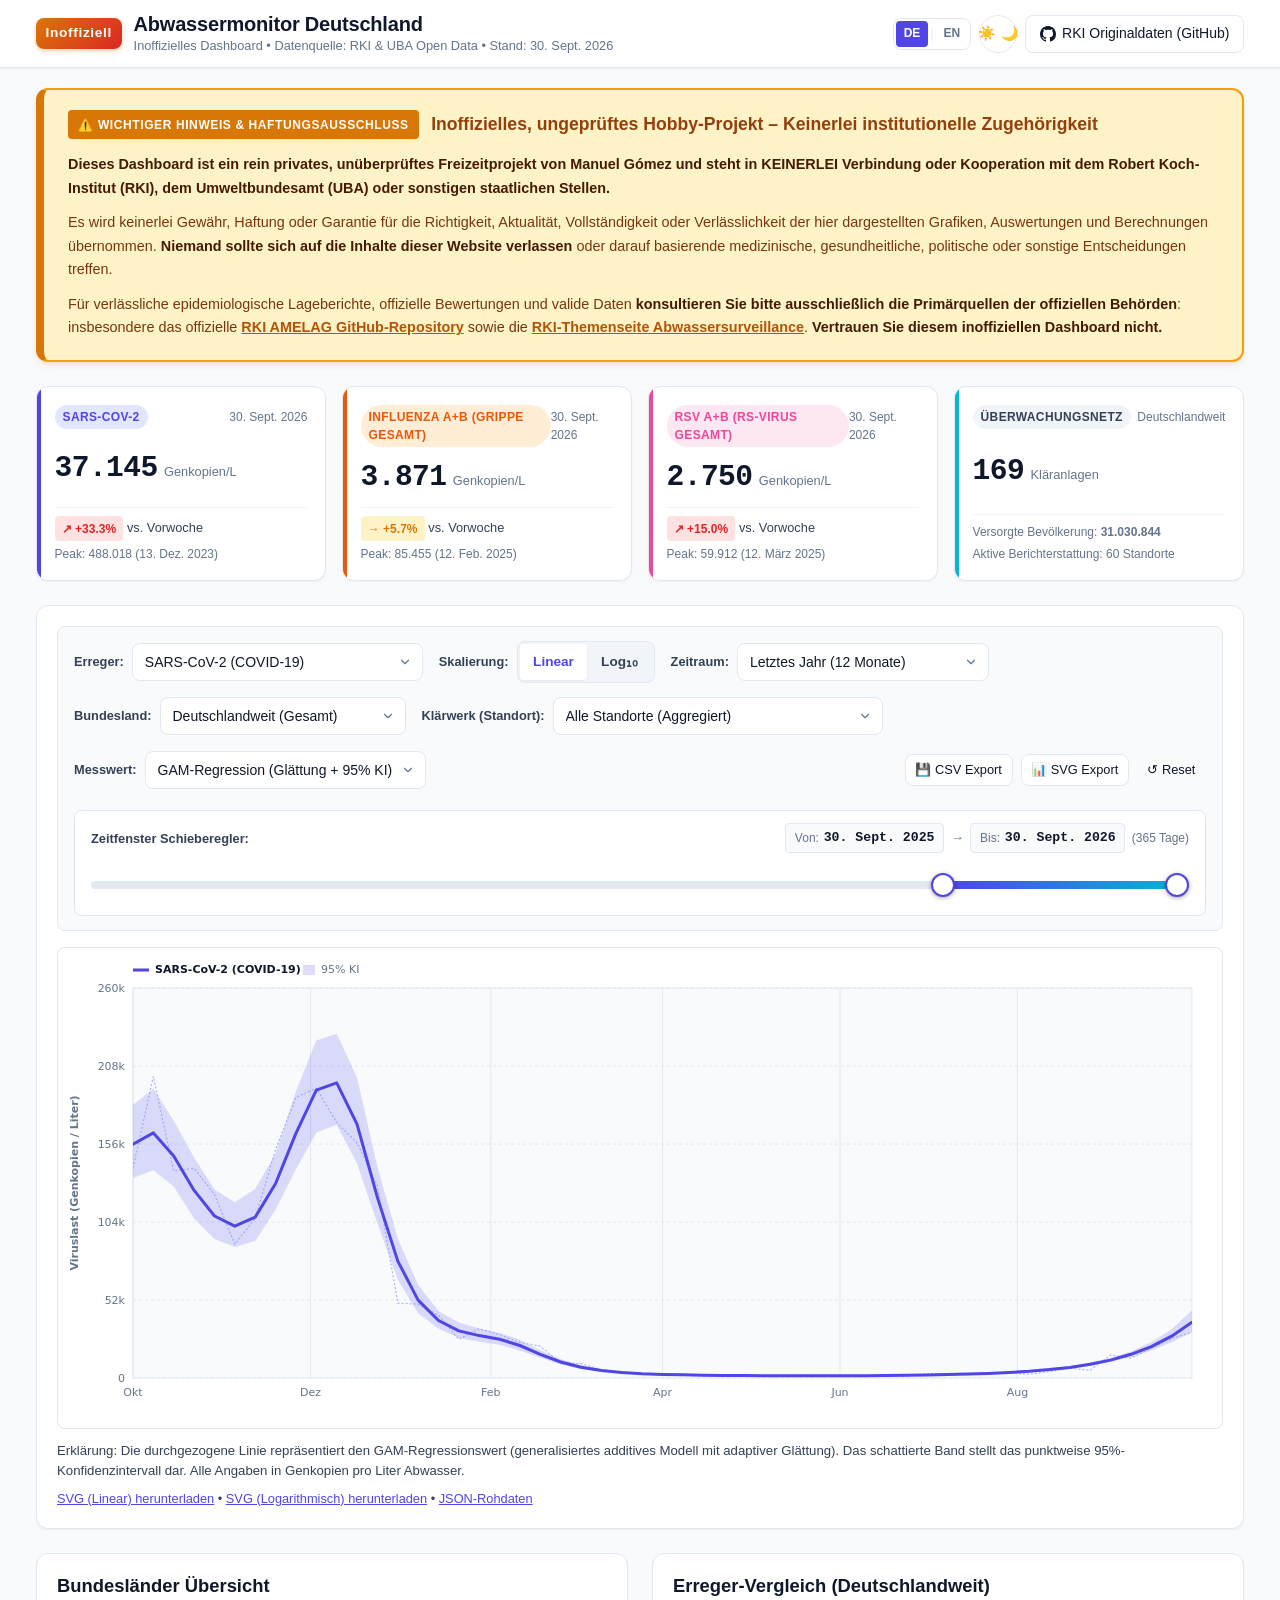
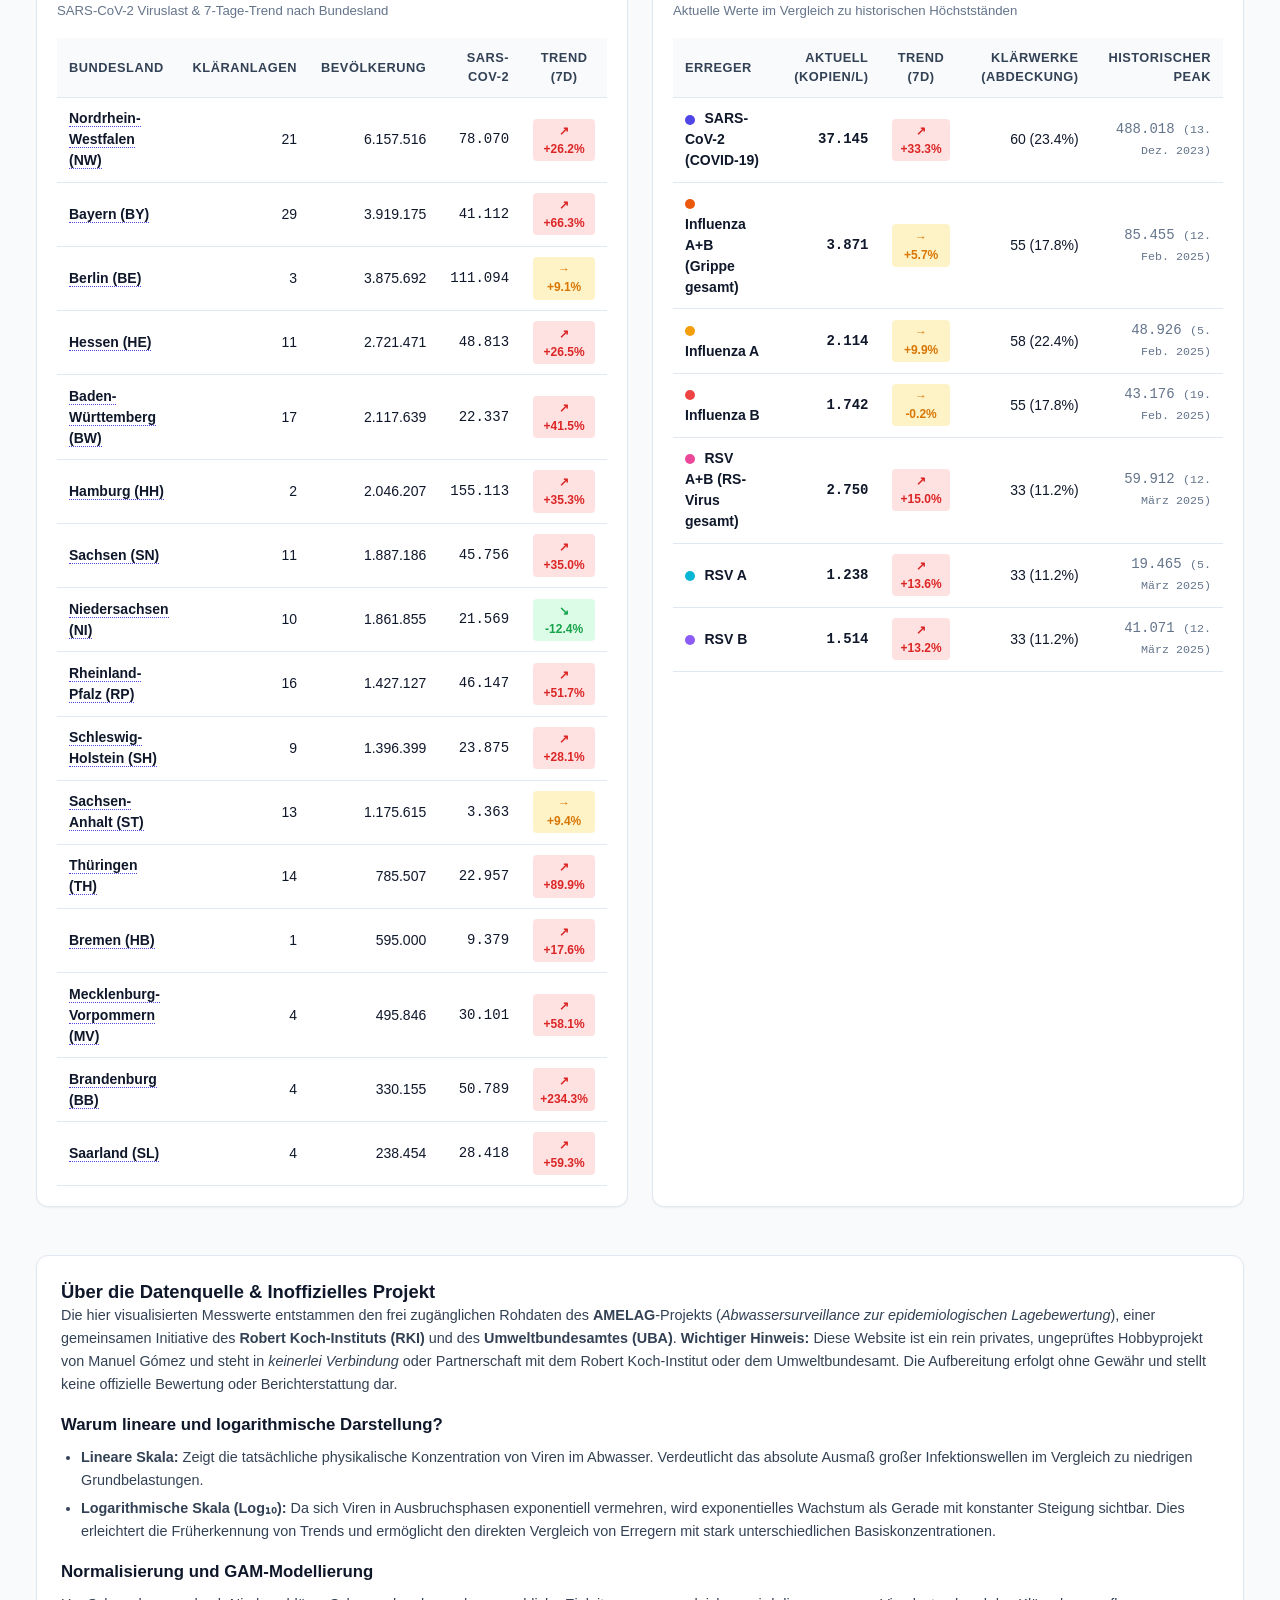
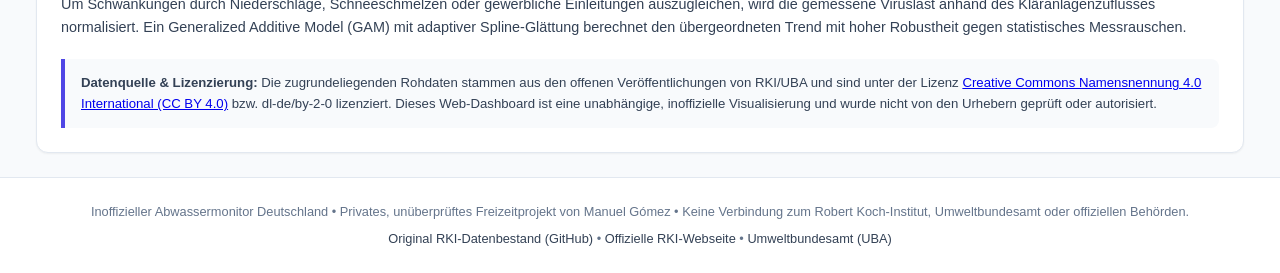
==== index.html @ 6dd59900 "Clarify dashboard as unofficial hobby project and add prominent in-dashboard disclaimer" ====
<!DOCTYPE html>
<html lang="de">
<head>
  <meta charset="UTF-8">
  <meta name="viewport" content="width=device-width, initial-scale=1.0">
  <title>Inoffizieller Abwassermonitor Deutschland | Private Open-Data-Visualisierung</title>
  <meta name="description" content="Inoffizielle, rein private Visualisierung der öffentlich zugänglichen AMELAG-Abwasserdaten. Keine Anbindung an das Robert Koch-Institut oder Behörden.">
  <meta name="keywords" content="Abwassersurveillance, SARS-CoV-2, Corona, Grippe, Influenza, RSV, Viruslast, Klärwerk, Deutschland, Open Data">
  <meta name="author" content="Manuel Gómez (Inoffizielles Privatprojekt)">
  <meta name="theme-color" content="#4f46e5">

  <!-- Open Graph / Social Media Meta Tags -->
  <meta property="og:title" content="Inoffizieller Abwassermonitor - Deutschland">
  <meta property="og:description" content="Inoffizielle, unüberprüfte Visualisierung von Viruslasten aus 169 Kläranlagen in Deutschland auf Basis öffentlicher RKI/UBA Open Data.">
  <meta property="og:type" content="website">
  <meta property="og:url" content="https://mgomezch.github.io/amelag-dashboard/">
  <meta property="og:image" content="assets/national_chart_linear.svg">

  <link rel="stylesheet" href="css/dashboard.css?v=1791807877">
  
  <noscript>
    <style>
      .js-only { display: none !important; }
      .no-js-tabs { display: block; }
      .chart-toggle-input:checked + .chart-container { display: block; }
    </style>
  </noscript>
</head>
<body>
  <a href="#main-content" class="skip-link" data-i18n="skip_link">Zum Hauptinhalt springen</a>

  <!-- Header -->
  <header class="app-header" role="banner">
    <div class="container header-container">
      <div class="brand">
        <div class="brand-badge brand-badge-unofficial" data-i18n="brand_badge">Inoffiziell</div>
        <div>
          <h1 class="brand-title" data-i18n="brand_title">Abwassermonitor Deutschland</h1>
          <p class="brand-subtitle"><span data-i18n="brand_sub">Inoffizielles Dashboard • Datenquelle: RKI &amp; UBA Open Data • Stand:</span> <time id="header-data-date" datetime="2026-09-30">30. Sept. 2026</time></p>
        </div>
      </div>
      <div class="header-actions">
        <div class="lang-switch" role="group" aria-label="Sprache auswählen / Select Language">
          <a href="index.html" class="lang-btn active" data-lang="de" aria-label="Deutsch">DE</a>
          <span class="lang-divider" aria-hidden="true">|</span>
          <a href="en.html" class="lang-btn " data-lang="en" aria-label="English">EN</a>
        </div>
        <button id="theme-toggle" class="btn btn-icon js-only" aria-label="Farbschema wechseln" title="Farbschema wechseln">
          <span class="icon-sun">☀️</span><span class="icon-moon">🌙</span>
        </button>
        <a href="https://github.com/robert-koch-institut/Abwassersurveillance_AMELAG" target="_blank" rel="noopener noreferrer" class="btn btn-outline" title="RKI Originaldaten (GitHub)">
          <svg class="icon-github" viewBox="0 0 16 16" width="16" height="16" fill="currentColor" aria-hidden="true"><path d="M8 0C3.58 0 0 3.58 0 8c0 3.54 2.29 6.53 5.47 7.59.4.07.55-.17.55-.38 0-.19-.01-.82-.01-1.49-2.01.37-2.53-.49-2.69-.94-.09-.23-.48-.94-.82-1.13-.28-.15-.68-.52-.01-.53.63-.01 1.08.58 1.23.82.72 1.21 1.87.87 2.33.66.07-.52.28-.87.51-1.07-1.78-.2-3.64-.89-3.64-3.95 0-.87.31-1.59.82-2.15-.08-.2-.36-1.02.08-2.12 0 0 .67-.21 2.2.82.64-.18 1.32-.27 2-.27.68 0 1.36.09 2 .27 1.53-1.04 2.2-.82 2.2-.82.44 1.1.16 1.92.08 2.12.51.56.82 1.27.82 2.15 0 3.07-1.87 3.75-3.65 3.95.29.25.54.73.54 1.48 0 1.07-.01 1.93-.01 2.2 0 .21.15.46.55.38A8.013 8.013 0 0016 8c0-4.42-3.58-8-8-8z"/></svg>
          <span data-i18n="rki_dataset">RKI Originaldaten (GitHub)</span>
        </a>
      </div>
    </div>
  </header>

  <!-- Main Container -->
  <main id="main-content" class="container" role="main">
    
    <!-- Unofficial Project Disclaimer Banner -->
    <aside class="disclaimer-banner" role="alert" aria-label="Wichtiger Hinweis und Haftungsausschluss">
      <div class="disclaimer-header">
        <span class="disclaimer-badge" data-i18n="disclaimer_badge">⚠️ WICHTIGER HINWEIS &amp; HAFTUNGSAUSSCHLUSS</span>
        <h2 class="disclaimer-title" data-i18n="disclaimer_title">Inoffizielles, unüberprüftes Freizeitprojekt – Keine Anbindung an Behörden oder Institute</h2>
      </div>
      <div class="disclaimer-body">
        <p data-i18n="disclaimer_p1"><strong>Dieses Dashboard ist ein rein privates, unüberprüftes Freizeitprojekt von Manuel Gómez und steht in KEINERLEI Verbindung oder Partnerschaft zum Robert Koch-Institut (RKI), dem Umweltbundesamt (UBA) oder sonstigen Behörden oder Institutionen.</strong></p>
        <p data-i18n="disclaimer_p2">Der Betreiber übernimmt keinerlei Gewähr für die Richtigkeit, Aktualität, Vollständigkeit oder Verlässlichkeit der hier dargestellten Grafiken, Berechnungen und Daten. <strong>Niemand sollte sich auf die Inhalte dieser Seite stützen</strong> (weder für medizinische, gesundheitliche, behördliche, rechtliche noch sonstige Entscheidungen).</p>
        <p data-i18n="disclaimer_p3">Für verlässliche epidemiologische Informationen, offizielle Bewertungen und validierte Auswertungen <strong>konsultieren Sie bitte ausschließlich die Primärquellen der zuständigen Fachbehörden</strong>: das offizielle <a href="https://github.com/robert-koch-institut/Abwassersurveillance_AMELAG" target="_blank" rel="noopener noreferrer">RKI AMELAG GitHub-Repository</a> und das <a href="https://www.rki.de/abwassersurveillance" target="_blank" rel="noopener noreferrer">Webangebot der RKI-Abwassersurveillance</a>. <strong>Vertrauen Sie diesem inoffiziellen Dashboard nicht.</strong></p>
      </div>
    </aside>

    <!-- KPI Hero Summary Cards -->
    <section class="kpi-grid" aria-label="Wichtigste Kennzahlen / Key Metrics">
      <div class="kpi-card" id="kpi-sars">
        <div class="kpi-header">
          <span class="pathogen-pill pathogen-sars">SARS-CoV-2</span>
          <span class="kpi-date">30. Sept. 2026</span>
        </div>
        <div class="kpi-value-row">
          <span class="kpi-value" id="kpi-sars-val">37.145</span>
          <span class="kpi-unit" data-i18n="kpi_unit">Genkopien/L</span>
        </div>
        <div class="kpi-footer">
          <span class="kpi-trend" id="kpi-sars-trend"><span class="badge badge-rising">↗ +33.3%</span> vs. Vorwoche</span>
          <span class="kpi-sub">Peak: 488.018 (13. Dez. 2023)</span>
        </div>
      </div>

      <div class="kpi-card" id="kpi-flu">
        <div class="kpi-header">
          <span class="pathogen-pill pathogen-flu">Influenza A+B (Grippe gesamt)</span>
          <span class="kpi-date">30. Sept. 2026</span>
        </div>
        <div class="kpi-value-row">
          <span class="kpi-value" id="kpi-flu-val">3.871</span>
          <span class="kpi-unit" data-i18n="kpi_unit">Genkopien/L</span>
        </div>
        <div class="kpi-footer">
          <span class="kpi-trend" id="kpi-flu-trend"><span class="badge badge-stable">→ +5.7%</span> vs. Vorwoche</span>
          <span class="kpi-sub">Peak: 85.455 (12. Feb. 2025)</span>
        </div>
      </div>

      <div class="kpi-card" id="kpi-rsv">
        <div class="kpi-header">
          <span class="pathogen-pill pathogen-rsv">RSV A+B (RS-Virus gesamt)</span>
          <span class="kpi-date">30. Sept. 2026</span>
        </div>
        <div class="kpi-value-row">
          <span class="kpi-value" id="kpi-rsv-val">2.750</span>
          <span class="kpi-unit" data-i18n="kpi_unit">Genkopien/L</span>
        </div>
        <div class="kpi-footer">
          <span class="kpi-trend" id="kpi-rsv-trend"><span class="badge badge-rising">↗ +15.0%</span> vs. Vorwoche</span>
          <span class="kpi-sub">Peak: 59.912 (12. März 2025)</span>
        </div>
      </div>

      <div class="kpi-card" id="kpi-coverage">
        <div class="kpi-header">
          <span class="pathogen-pill pathogen-neutral" data-i18n="surveillance_net">Überwachungsnetz</span>
          <span class="kpi-date" data-i18n="nationwide">Deutschlandweit</span>
        </div>
        <div class="kpi-value-row">
          <span class="kpi-value">169</span>
          <span class="kpi-unit" data-i18n="plants">Kläranlagen</span>
        </div>
        <div class="kpi-footer">
          <span class="kpi-sub"><span data-i18n="covered_pop">Versorgte Bevölkerung:</span> <strong>31.030.844</strong></span>
          <span class="kpi-sub"><span data-i18n="active_rep">Aktive Berichterstattung:</span> 60 <span data-i18n="sites">Standorte</span></span>
        </div>
      </div>
    </section>

    <!-- Main Chart Section -->
    <section class="card chart-card" aria-label="Hauptgrafik Viruslast / Main Viral Load Chart">
      
      <!-- Interactive Filter Controls (Enhanced via JS) -->
      <div class="chart-controls js-only">
        
        <!-- Row 1: Pathogen & Scale Toggles -->
        <div class="controls-row">
          <div class="control-group">
            <label class="control-label" for="filter-pathogen" data-i18n="filter_pathogen">Erreger:</label>
            <select id="filter-pathogen" class="select-input" aria-label="Erreger:">
              <option value="SARS-CoV-2" selected>SARS-CoV-2 (COVID-19)</option>
              <option value="Influenza A+B">Influenza A+B (Grippe gesamt)</option>
              <option value="Influenza A">Influenza A</option>
              <option value="Influenza B">Influenza B</option>
              <option value="RSV A+B">RSV A+B (RS-Virus gesamt)</option>
              <option value="RSV A">RSV A</option>
              <option value="RSV B">RSV B</option>
              <option value="COMPARE_ALL">⚡ Multi-Vergleich (SARS + Flu + RSV)</option>
            </select>
          </div>

          <div class="control-group">
            <span class="control-label" data-i18n="filter_scale">Skalierung:</span>
            <div class="btn-group" role="group" aria-label="Skalierung:">
              <button type="button" id="btn-scale-linear" class="btn btn-toggle active" data-scale="linear" title="Lineare Darstellung (absolute Virusmenge)" data-i18n="scale_linear">Linear</button>
              <button type="button" id="btn-scale-log" class="btn btn-toggle" data-scale="log" title="Logarithmische Darstellung (Exponentielles Wachstum &amp; Dynamik)" data-i18n="scale_log">Log₁₀</button>
            </div>
          </div>

          <div class="control-group">
            <label class="control-label" for="filter-time-preset" data-i18n="filter_time">Zeitraum:</label>
            <select id="filter-time-preset" class="select-input" aria-label="Zeitraum:">
              <option value="all">Alle Daten (Gesamt 2022–heute)</option>
              <option value="30d">Letzte 30 Tage</option>
              <option value="90d">Letzte 90 Tage (3 Monate)</option>
              <option value="6m">Letzte 6 Monate</option>
              <option value="1y" selected>Letztes Jahr (12 Monate)</option>
              <option value="2y">Letzte 2 Jahre</option>
              <option value="custom">Benutzerdefiniert (Schieberegler)</option>
            </select>
          </div>
        </div>

        <!-- Row 2: Geographic & Metric Filters -->
        <div class="controls-row">
          <div class="control-group">
            <label class="control-label" for="filter-state" data-i18n="filter_state">Bundesland:</label>
            <select id="filter-state" class="select-input" aria-label="Bundesland:">
              <option value="ALL" selected>Deutschlandweit (Gesamt)</option>
              <option value="BW">Baden-Württemberg (BW)</option>
              <option value="BY">Bayern (BY)</option>
              <option value="BE">Berlin (BE)</option>
              <option value="BB">Brandenburg (BB)</option>
              <option value="HB">Bremen (HB)</option>
              <option value="HH">Hamburg (HH)</option>
              <option value="HE">Hessen (HE)</option>
              <option value="MV">Mecklenburg-Vorpommern (MV)</option>
              <option value="NI">Niedersachsen (NI)</option>
              <option value="NW">Nordrhein-Westfalen (NW)</option>
              <option value="RP">Rheinland-Pfalz (RP)</option>
              <option value="SL">Saarland (SL)</option>
              <option value="SN">Sachsen (SN)</option>
              <option value="ST">Sachsen-Anhalt (ST)</option>
              <option value="SH">Schleswig-Holstein (SH)</option>
              <option value="TH">Thüringen (TH)</option>
            </select>
          </div>

          <div class="control-group">
            <label class="control-label" for="filter-site" data-i18n="filter_site">Klärwerk (Standort):</label>
            <select id="filter-site" class="select-input select-searchable" aria-label="Klärwerk (Standort):">
              <option value="ALL" selected>Alle Standorte (Aggregiert)</option>
            </select>
          </div>

          <div class="control-group">
            <label class="control-label" for="filter-metric" data-i18n="filter_metric">Messwert:</label>
            <select id="filter-metric" class="select-input" aria-label="Messwert:">
              <option value="pred" selected>GAM-Regression (Glättung + 95% KI)</option>
              <option value="norm">Durchfluss-normalisierte Viruslast</option>
              <option value="raw">Gemessene Viruslast (Rohwert)</option>
            </select>
          </div>

          <div class="control-group export-group">
            <button id="btn-export-csv" class="btn btn-outline btn-sm" title="💾 CSV Export" data-i18n="export_csv">💾 CSV Export</button>
            <button id="btn-export-svg" class="btn btn-outline btn-sm" title="📊 SVG Export" data-i18n="export_svg">📊 SVG Export</button>
            <button id="btn-reset-filters" class="btn btn-ghost btn-sm" title="↺ Reset" data-i18n="reset_filters">↺ Reset</button>
          </div>
        </div>

        <!-- Row 3: Interactive Dual-Slider Temporal Slicer -->
        <div class="timeline-slicer" id="timeline-slicer-container">
          <div class="slicer-header">
            <div class="slicer-presets">
              <span class="control-label" data-i18n="slider_label">Zeitfenster Schieberegler:</span>
            </div>
            <div class="slicer-labels">
              <span class="slicer-date-badge"><span class="badge-label" data-i18n="slider_from">Von:</span> <strong id="slicer-label-start">—</strong></span>
              <span class="slicer-arrow">→</span>
              <span class="slicer-date-badge"><span class="badge-label" data-i18n="slider_to">Bis:</span> <strong id="slicer-label-end">—</strong></span>
              <span class="slicer-span-text text-muted" id="slicer-span-days"></span>
            </div>
          </div>
          <div class="dual-slider-wrapper">
            <div class="dual-slider-track"></div>
            <div class="dual-slider-highlight" id="slider-highlight"></div>
            <input type="range" id="slider-start" class="range-input" min="0" max="100" value="70" step="1" aria-label="Start date">
            <input type="range" id="slider-end" class="range-input" min="0" max="100" value="100" step="1" aria-label="End date">
          </div>
        </div>

      </div>

      <!-- Live Dynamic Chart Container (Pre-rendered for instant paint & hydrated via JS) -->
      <div id="chart-viewport" class="chart-viewport js-only">
        <div id="chart-svg-container" class="chart-svg-container">
          <svg xmlns="http://www.w3.org/2000/svg" viewBox="0 0 980 480" class="amelag-chart-svg" role="img" aria-label="Bundesweite Viruslast im Abwasser (Lineare Skala (Genkopien / Liter))">
  <title>Abwassermonitor Deutschland - Lineare Skala (Genkopien / Liter)</title>
  <desc>Zeitreihe der SARS-CoV-2, Influenza und RSV Viruslast im Abwasser (Deutschland, 2022-03-02 bis 2026-09-30).</desc>
  <defs>
    <linearGradient id="ciGrad" x1="0%" y1="0%" x2="0%" y2="100%">
      <stop offset="0%" stop-color="#4f46e5" stop-opacity="0.25" />
      <stop offset="100%" stop-color="#4f46e5" stop-opacity="0.08" />
    </linearGradient>
    <clipPath id="plotClip">
      <rect x="80" y="50" width="860" height="370" />
    </clipPath>
  </defs>
  <rect x="0" y="0" width="980" height="480" fill="var(--card-bg, #ffffff)" rx="8" />
  <rect x="80" y="50" width="860" height="370" fill="var(--plot-bg, #f8fafc)" stroke="var(--border-color, #e2e8f0)" stroke-width="1" />
  <g class="grid-y">
    <line x1="80" y1="420.0" x2="940" y2="420.0" stroke="var(--grid-color, #e2e8f0)" stroke-width="1" stroke-dasharray="3,3" />
    <text x="70" y="424.0" text-anchor="end" font-size="11" fill="var(--text-muted, #64748b)" font-family="system-ui, sans-serif">0</text>
    <line x1="80" y1="346.0" x2="940" y2="346.0" stroke="var(--grid-color, #e2e8f0)" stroke-width="1" stroke-dasharray="3,3" />
    <text x="70" y="350.0" text-anchor="end" font-size="11" fill="var(--text-muted, #64748b)" font-family="system-ui, sans-serif">140k</text>
    <line x1="80" y1="272.0" x2="940" y2="272.0" stroke="var(--grid-color, #e2e8f0)" stroke-width="1" stroke-dasharray="3,3" />
    <text x="70" y="276.0" text-anchor="end" font-size="11" fill="var(--text-muted, #64748b)" font-family="system-ui, sans-serif">280k</text>
    <line x1="80" y1="198.0" x2="940" y2="198.0" stroke="var(--grid-color, #e2e8f0)" stroke-width="1" stroke-dasharray="3,3" />
    <text x="70" y="202.0" text-anchor="end" font-size="11" fill="var(--text-muted, #64748b)" font-family="system-ui, sans-serif">420k</text>
    <line x1="80" y1="124.0" x2="940" y2="124.0" stroke="var(--grid-color, #e2e8f0)" stroke-width="1" stroke-dasharray="3,3" />
    <text x="70" y="128.0" text-anchor="end" font-size="11" fill="var(--text-muted, #64748b)" font-family="system-ui, sans-serif">560k</text>
    <line x1="80" y1="50.0" x2="940" y2="50.0" stroke="var(--grid-color, #e2e8f0)" stroke-width="1" stroke-dasharray="3,3" />
    <text x="70" y="54.0" text-anchor="end" font-size="11" fill="var(--text-muted, #64748b)" font-family="system-ui, sans-serif">700k</text>
  </g>
  <g class="grid-x">
    <line x1="142.2" y1="50" x2="142.2" y2="420" stroke="var(--grid-color, #f1f5f9)" stroke-width="1" />
    <text x="142.2" y="438" text-anchor="middle" font-size="11" font-weight="normal" fill="var(--text-muted, #64748b)" font-family="system-ui, sans-serif">Jul '22</text>
    <line x1="236.8" y1="50" x2="236.8" y2="420" stroke="var(--grid-major, #cbd5e1)" stroke-width="1" />
    <text x="236.8" y="438" text-anchor="middle" font-size="11" font-weight="bold" fill="var(--text-muted, #64748b)" font-family="system-ui, sans-serif">2023</text>
    <line x1="329.8" y1="50" x2="329.8" y2="420" stroke="var(--grid-color, #f1f5f9)" stroke-width="1" />
    <text x="329.8" y="438" text-anchor="middle" font-size="11" font-weight="normal" fill="var(--text-muted, #64748b)" font-family="system-ui, sans-serif">Jul '23</text>
    <line x1="424.4" y1="50" x2="424.4" y2="420" stroke="var(--grid-major, #cbd5e1)" stroke-width="1" />
    <text x="424.4" y="438" text-anchor="middle" font-size="11" font-weight="bold" fill="var(--text-muted, #64748b)" font-family="system-ui, sans-serif">2024</text>
    <line x1="518.0" y1="50" x2="518.0" y2="420" stroke="var(--grid-color, #f1f5f9)" stroke-width="1" />
    <text x="518.0" y="438" text-anchor="middle" font-size="11" font-weight="normal" fill="var(--text-muted, #64748b)" font-family="system-ui, sans-serif">Jul '24</text>
    <line x1="612.6" y1="50" x2="612.6" y2="420" stroke="var(--grid-major, #cbd5e1)" stroke-width="1" />
    <text x="612.6" y="438" text-anchor="middle" font-size="11" font-weight="bold" fill="var(--text-muted, #64748b)" font-family="system-ui, sans-serif">2025</text>
    <line x1="705.6" y1="50" x2="705.6" y2="420" stroke="var(--grid-color, #f1f5f9)" stroke-width="1" />
    <text x="705.6" y="438" text-anchor="middle" font-size="11" font-weight="normal" fill="var(--text-muted, #64748b)" font-family="system-ui, sans-serif">Jul '25</text>
    <line x1="800.2" y1="50" x2="800.2" y2="420" stroke="var(--grid-major, #cbd5e1)" stroke-width="1" />
    <text x="800.2" y="438" text-anchor="middle" font-size="11" font-weight="bold" fill="var(--text-muted, #64748b)" font-family="system-ui, sans-serif">2026</text>
    <line x1="893.2" y1="50" x2="893.2" y2="420" stroke="var(--grid-color, #f1f5f9)" stroke-width="1" />
    <text x="893.2" y="438" text-anchor="middle" font-size="11" font-weight="normal" fill="var(--text-muted, #64748b)" font-family="system-ui, sans-serif">Jul '26</text>
  </g>
  <g clip-path="url(#plotClip)">
    <path d="M 80.0,244.6 L 83.6,211.2 L 87.2,159.1 L 90.8,124.5 L 94.4,119.6 L 98.0,137.1 L 101.6,181.1 L 105.2,225.9 L 108.8,272.3 L 112.4,310.3 L 116.0,334.4 L 119.6,351.0 L 123.2,354.8 L 126.8,343.8 L 130.4,312.6 L 134.0,255.9 L 137.6,209.1 L 141.2,177.9 L 144.8,153.1 L 148.4,148.4 L 152.0,159.2 L 155.6,216.5 L 159.2,277.8 L 162.8,314.1 L 166.4,334.2 L 170.0,341.3 L 173.6,349.8 L 177.2,358.0 L 180.8,353.7 L 184.4,334.8 L 187.9,291.9 L 191.5,240.3 L 195.1,221.6 L 198.7,227.6 L 202.3,266.9 L 205.9,303.8 L 209.5,323.9 L 213.1,331.7 L 216.7,319.6 L 220.3,293.4 L 223.9,256.4 L 227.5,222.9 L 231.1,236.1 L 234.7,272.2 L 238.3,320.6 L 241.9,356.0 L 245.5,365.5 L 249.1,352.7 L 252.7,311.0 L 256.3,254.4 L 259.9,227.5 L 263.5,214.6 L 267.1,216.2 L 270.7,225.7 L 274.3,252.6 L 277.9,298.8 L 281.5,327.9 L 285.1,341.4 L 288.7,344.0 L 292.3,343.5 L 295.9,353.1 L 299.5,363.8 L 303.1,374.2 L 306.7,383.4 L 310.3,389.1 L 313.9,394.6 L 317.5,398.5 L 321.1,401.9 L 324.7,405.2 L 328.3,406.4 L 331.9,405.8 L 335.5,403.5 L 339.1,400.3 L 342.7,398.8 L 346.3,396.5 L 349.9,392.9 L 353.5,386.8 L 357.1,376.9 L 360.7,367.4 L 364.3,356.2 L 367.9,346.2 L 371.5,339.4 L 375.1,329.0 L 378.7,318.7 L 382.3,304.3 L 385.9,287.1 L 389.5,274.4 L 393.1,257.5 L 396.7,247.5 L 400.3,230.9 L 403.8,197.8 L 407.4,156.5 L 411.0,105.6 L 414.6,97.0 L 418.2,140.5 L 421.8,202.6 L 425.4,275.2 L 429.0,319.1 L 432.6,337.5 L 436.2,343.1 L 439.8,347.1 L 443.4,365.1 L 447.0,383.2 L 450.6,394.1 L 454.2,399.7 L 457.8,401.5 L 461.4,402.8 L 465.0,403.8 L 468.6,404.8 L 472.2,406.9 L 475.8,407.6 L 479.4,406.4 L 483.0,403.3 L 486.6,398.9 L 490.2,397.7 L 493.8,397.8 L 497.4,397.8 L 501.0,396.8 L 504.6,392.6 L 508.2,385.7 L 511.8,374.4 L 515.4,360.5 L 519.0,351.3 L 522.6,344.0 L 526.2,343.0 L 529.8,344.7 L 533.4,343.0 L 537.0,340.6 L 540.6,334.7 L 544.2,333.6 L 547.8,338.0 L 551.4,339.4 L 555.0,340.2 L 558.6,334.7 L 562.2,323.0 L 565.8,308.7 L 569.4,291.4 L 573.0,287.5 L 576.6,293.0 L 580.2,302.4 L 583.8,316.6 L 587.4,326.0 L 591.0,334.5 L 594.6,339.3 L 598.2,338.2 L 601.8,336.0 L 605.4,334.5 L 609.0,345.7 L 612.6,364.6 L 616.2,377.9 L 619.7,385.7 L 623.3,389.0 L 626.9,390.8 L 630.5,393.5 L 634.1,395.7 L 637.7,398.5 L 641.3,400.8 L 644.9,402.2 L 648.5,403.5 L 652.1,403.7 L 655.7,403.5 L 659.3,403.3 L 662.9,403.5 L 666.5,405.2 L 670.1,406.4 L 673.7,406.4 L 677.3,405.1 L 680.9,402.5 L 684.5,400.4 L 688.1,398.4 L 691.7,396.9 L 695.3,396.6 L 698.9,396.5 L 702.5,397.7 L 706.1,398.7 L 709.7,398.3 L 713.3,396.6 L 716.9,392.8 L 720.5,388.1 L 724.1,382.7 L 727.7,375.3 L 731.3,368.8 L 734.9,362.0 L 738.5,357.3 L 742.1,355.2 L 745.7,348.9 L 749.3,338.1 L 752.9,323.7 L 756.5,318.1 L 760.1,329.4 L 763.7,342.3 L 767.3,353.5 L 770.9,358.1 L 774.5,353.4 L 778.1,340.8 L 781.7,319.1 L 785.3,301.1 L 788.9,298.7 L 792.5,314.1 L 796.1,345.7 L 799.7,371.0 L 803.3,387.1 L 806.9,396.4 L 810.5,400.4 L 814.1,402.6 L 817.7,404.1 L 821.3,406.5 L 824.9,410.2 L 828.5,413.3 L 832.1,415.5 L 835.6,416.9 L 839.2,417.7 L 842.8,418.2 L 846.4,418.5 L 850.0,418.7 L 853.6,418.8 L 857.2,418.9 L 860.8,419.0 L 864.4,419.1 L 868.0,419.1 L 871.6,419.1 L 875.2,419.1 L 878.8,419.1 L 882.4,419.1 L 886.0,419.0 L 889.6,418.9 L 893.2,418.8 L 896.8,418.6 L 900.4,418.4 L 904.0,418.1 L 907.6,417.8 L 911.2,417.3 L 914.8,416.7 L 918.4,415.8 L 922.0,414.6 L 925.6,412.9 L 929.2,410.6 L 932.8,407.4 L 936.4,402.8 L 940.0,396.1 L 940.0,403.8 L 936.4,407.4 L 932.8,410.3 L 929.2,412.6 L 925.6,414.4 L 922.0,415.7 L 918.4,416.7 L 914.8,417.4 L 911.2,417.9 L 907.6,418.3 L 904.0,418.6 L 900.4,418.8 L 896.8,418.9 L 893.2,419.1 L 889.6,419.2 L 886.0,419.2 L 882.4,419.3 L 878.8,419.3 L 875.2,419.3 L 871.6,419.3 L 868.0,419.3 L 864.4,419.3 L 860.8,419.3 L 857.2,419.2 L 853.6,419.1 L 850.0,419.0 L 846.4,418.9 L 842.8,418.7 L 839.2,418.4 L 835.6,417.8 L 832.1,416.8 L 828.5,415.2 L 824.9,412.9 L 821.3,410.3 L 817.7,408.3 L 814.1,407.2 L 810.5,405.9 L 806.9,402.6 L 803.3,397.1 L 799.7,385.4 L 796.1,365.5 L 792.5,344.4 L 788.9,330.8 L 785.3,333.5 L 781.7,346.4 L 778.1,360.7 L 774.5,371.7 L 770.9,373.8 L 767.3,371.0 L 763.7,363.8 L 760.1,352.5 L 756.5,346.8 L 752.9,349.6 L 749.3,358.9 L 745.7,367.6 L 742.1,370.7 L 738.5,373.8 L 734.9,377.2 L 731.3,381.8 L 727.7,387.5 L 724.1,392.0 L 720.5,396.6 L 716.9,400.2 L 713.3,402.7 L 709.7,404.4 L 706.1,404.4 L 702.5,403.8 L 698.9,403.2 L 695.3,402.6 L 691.7,403.1 L 688.1,403.9 L 684.5,405.2 L 680.9,407.2 L 677.3,408.9 L 673.7,410.2 L 670.1,410.1 L 666.5,409.1 L 662.9,408.2 L 659.3,407.6 L 655.7,407.9 L 652.1,408.1 L 648.5,407.8 L 644.9,407.3 L 641.3,405.9 L 637.7,404.1 L 634.1,402.3 L 630.5,400.3 L 626.9,399.2 L 623.3,398.0 L 619.7,396.6 L 616.2,392.8 L 612.6,382.9 L 609.0,370.6 L 605.4,361.7 L 601.8,360.1 L 598.2,363.1 L 594.6,361.9 L 591.0,358.6 L 587.4,352.8 L 583.8,343.3 L 580.2,335.3 L 576.6,325.8 L 573.0,322.0 L 569.4,327.4 L 565.8,337.3 L 562.2,350.6 L 558.6,358.2 L 555.0,361.7 L 551.4,363.1 L 547.8,359.9 L 544.2,358.7 L 540.6,359.2 L 537.0,361.5 L 533.4,365.3 L 529.8,364.4 L 526.2,364.1 L 522.6,365.6 L 519.0,369.6 L 515.4,378.5 L 511.8,387.3 L 508.2,395.4 L 504.6,400.9 L 501.0,403.1 L 497.4,404.3 L 493.8,404.3 L 490.2,404.3 L 486.6,405.9 L 483.0,408.3 L 479.4,410.7 L 475.8,411.5 L 472.2,410.8 L 468.6,409.9 L 465.0,408.9 L 461.4,408.4 L 457.8,407.6 L 454.2,405.7 L 450.6,402.5 L 447.0,394.6 L 443.4,382.2 L 439.8,371.5 L 436.2,367.2 L 432.6,366.5 L 429.0,354.3 L 425.4,325.0 L 421.8,284.1 L 418.2,236.5 L 414.6,214.0 L 411.0,222.2 L 407.4,248.6 L 403.8,280.1 L 400.3,292.8 L 396.7,300.3 L 393.1,308.4 L 389.5,314.2 L 385.9,326.0 L 382.3,337.1 L 378.7,348.8 L 375.1,358.3 L 371.5,362.6 L 367.9,368.8 L 364.3,375.6 L 360.7,383.3 L 357.1,391.4 L 353.5,396.9 L 349.9,401.4 L 346.3,403.8 L 342.7,404.6 L 339.1,406.2 L 335.5,408.1 L 331.9,410.0 L 328.3,410.6 L 324.7,409.4 L 321.1,407.5 L 317.5,404.9 L 313.9,402.1 L 310.3,399.1 L 306.7,394.1 L 303.1,388.7 L 299.5,381.3 L 295.9,373.2 L 292.3,369.2 L 288.7,367.2 L 285.1,366.6 L 281.5,357.7 L 277.9,334.2 L 274.3,307.6 L 270.7,284.6 L 267.1,277.8 L 263.5,279.8 L 259.9,283.2 L 256.3,309.6 L 252.7,345.5 L 249.1,373.0 L 245.5,383.3 L 241.9,374.2 L 238.3,351.3 L 234.7,316.8 L 231.1,285.7 L 227.5,283.3 L 223.9,301.4 L 220.3,330.1 L 216.7,349.1 L 213.1,355.7 L 209.5,355.8 L 205.9,339.3 L 202.3,312.2 L 198.7,287.7 L 195.1,278.1 L 191.5,300.9 L 187.9,333.1 L 184.4,361.2 L 180.8,376.7 L 177.2,376.7 L 173.6,372.3 L 170.0,366.5 L 166.4,360.3 L 162.8,351.1 L 159.2,322.5 L 155.6,280.5 L 152.0,243.9 L 148.4,229.4 L 144.8,243.8 L 141.2,256.2 L 137.6,279.3 L 134.0,314.8 L 130.4,346.6 L 126.8,369.6 L 123.2,377.4 L 119.6,374.9 L 116.0,365.5 L 112.4,346.2 L 108.8,320.8 L 105.2,289.9 L 101.6,256.6 L 98.0,233.0 L 94.4,215.4 L 90.8,220.9 L 87.2,249.6 L 83.6,292.1 L 80.0,340.9 Z" fill="url(#ciGrad)" />
    <path d="M 80.0,304.5 L 83.6,287.1 L 87.2,144.6 L 90.8,174.9 L 94.4,202.4 L 98.0,152.6 L 101.6,225.9 L 105.2,247.0 L 108.8,320.3 L 112.4,325.3 L 116.0,345.5 L 119.6,355.7 L 123.2,394.1 L 126.8,351.7 L 130.4,313.2 L 134.0,285.3 L 137.6,240.2 L 141.2,241.5 L 144.8,233.1 L 148.4,233.5 L 152.0,231.6 L 155.6,273.5 L 159.2,317.1 L 162.8,351.2 L 166.4,360.6 L 170.0,366.7 L 173.6,368.2 L 177.2,370.3 L 180.8,371.5 L 184.4,341.3 L 187.9,280.8 L 191.5,318.2 L 195.1,270.0 L 198.7,272.6 L 202.3,302.6 L 205.9,345.2 L 209.5,349.9 L 213.1,343.0 L 216.7,337.0 L 220.3,304.7 L 223.9,309.7 L 227.5,257.6 L 231.1,265.2 L 234.7,216.3 L 238.3,326.9 L 241.9,365.6 L 245.5,370.3 L 249.1,356.6 L 252.7,311.4 L 256.3,311.1 L 259.9,279.3 L 263.5,266.5 L 267.1,262.4 L 270.7,213.7 L 274.3,252.3 L 277.9,305.0 L 281.5,349.6 L 285.1,346.6 L 288.7,346.6 L 292.3,351.4 L 295.9,355.2 L 299.5,367.1 L 303.1,379.5 L 306.7,390.1 L 310.3,392.9 L 313.9,401.2 L 317.5,403.4 L 321.1,406.5 L 324.7,407.8 L 328.3,408.8 L 331.9,409.4 L 335.5,403.4 L 339.1,404.4 L 342.7,399.2 L 346.3,393.2 L 349.9,390.8 L 353.5,384.6 L 357.1,383.5 L 360.7,386.5 L 364.3,367.6 L 367.9,351.1 L 371.5,348.0 L 375.1,356.0 L 378.7,353.4 L 382.3,323.1 L 385.9,304.0 L 389.5,283.7 L 393.1,267.5 L 396.7,250.4 L 400.3,185.0 L 403.8,182.4 L 407.4,153.3 L 411.0,111.7 L 414.6,-79.6 L 418.2,86.7 L 421.8,152.4 L 425.4,222.4 L 429.0,331.4 L 432.6,333.6 L 436.2,325.0 L 439.8,336.6 L 443.4,350.8 L 447.0,371.8 L 450.6,389.2 L 454.2,400.3 L 457.8,401.5 L 461.4,400.6 L 465.0,401.7 L 468.6,410.1 L 472.2,402.2 L 475.8,408.0 L 479.4,408.6 L 483.0,404.3 L 486.6,395.9 L 490.2,399.7 L 493.8,402.2 L 497.4,394.8 L 501.0,395.2 L 504.6,394.9 L 508.2,382.4 L 511.8,367.9 L 515.4,365.8 L 519.0,350.0 L 522.6,339.3 L 526.2,350.1 L 529.8,350.4 L 533.4,348.8 L 537.0,351.8 L 540.6,350.2 L 544.2,343.7 L 547.8,349.2 L 551.4,340.3 L 555.0,338.3 L 558.6,348.2 L 562.2,315.5 L 565.8,316.6 L 569.4,286.0 L 573.0,292.2 L 576.6,314.9 L 580.2,328.3 L 583.8,344.8 L 587.4,329.9 L 591.0,316.1 L 594.6,335.0 L 598.2,353.6 L 601.8,341.3 L 605.4,346.0 L 609.0,330.2 L 612.6,369.4 L 616.2,386.4 L 619.7,398.1 L 623.3,383.7 L 626.9,385.7 L 630.5,399.4 L 634.1,396.5 L 637.7,400.1 L 641.3,402.5 L 644.9,406.7 L 648.5,405.9 L 652.1,406.3 L 655.7,406.7 L 659.3,407.0 L 662.9,405.7 L 666.5,406.4 L 670.1,406.1 L 673.7,411.8 L 677.3,409.9 L 680.9,404.0 L 684.5,402.2 L 688.1,398.0 L 691.7,401.1 L 695.3,402.0 L 698.9,399.5 L 702.5,396.5 L 706.1,405.6 L 709.7,401.5 L 713.3,395.0 L 716.9,389.5 L 720.5,391.6 L 724.1,381.3 L 727.7,390.0 L 731.3,386.9 L 734.9,371.8 L 738.5,366.4 L 742.1,366.5 L 745.7,355.5 L 749.3,350.0 L 752.9,346.0 L 756.5,313.8 L 760.1,347.1 L 763.7,346.1 L 767.3,355.3 L 770.9,372.8 L 774.5,363.7 L 778.1,339.5 L 781.7,321.1 L 785.3,317.9 L 788.9,330.0 L 792.5,337.1 L 796.1,352.3 L 799.7,393.6 L 803.3,394.0 L 806.9,397.8 L 810.5,406.4 L 814.1,402.7 L 817.7,404.7 L 821.3,407.4 L 824.9,408.8 L 828.5,414.6 L 832.1,414.9 L 835.6,417.1 L 839.2,418.3 L 842.8,418.5 L 846.4,418.4 L 850.0,419.0 L 853.6,418.9 L 857.2,419.1 L 860.8,419.1 L 864.4,419.1 L 868.0,419.2 L 871.6,418.9 L 875.2,419.4 L 878.8,419.2 L 882.4,419.3 L 886.0,419.0 L 889.6,419.3 L 893.2,418.4 L 896.8,418.5 L 900.4,418.9 L 904.0,418.4 L 907.6,418.2 L 911.2,418.7 L 914.8,417.7 L 918.4,416.5 L 922.0,417.3 L 925.6,411.9 L 929.2,413.0 L 932.8,409.5 L 936.4,406.1 L 940.0,403.9" fill="none" stroke="#93c5fd" stroke-width="1" stroke-dasharray="2,2" opacity="0.75" />
    <path d="M 407.4,418.6 L 411.0,418.1 L 414.6,416.0 L 418.2,413.8 L 425.4,414.1 L 429.0,413.1 L 432.6,410.1 L 436.2,405.6 L 439.8,401.6 L 443.4,401.4 L 447.0,406.3 L 450.6,411.9 L 454.2,415.0 L 457.8,416.1 L 461.4,416.3 L 465.0,416.5 L 468.6,417.0 L 472.2,417.5 L 475.8,417.7 L 479.4,417.8 L 483.0,417.9 L 486.6,418.1 L 490.2,418.3 L 493.8,418.3 L 497.4,418.3 L 501.0,418.3 L 504.6,418.3 L 508.2,418.4 L 511.8,418.4 L 515.4,418.4 L 519.0,418.3 L 522.6,418.3 L 526.2,418.3 L 529.8,418.3 L 533.4,418.3 L 537.0,418.3 L 540.6,418.3 L 544.2,418.3 L 547.8,418.3 L 551.4,418.3 L 555.0,418.3 L 558.6,418.3 L 562.2,418.3 L 565.8,418.4 L 569.4,418.4 L 573.0,418.4 L 576.6,418.4 L 580.2,418.3 L 583.8,418.2 L 587.4,418.1 L 591.0,418.0 L 594.6,418.0 L 598.2,417.7 L 601.8,416.9 L 605.4,415.6 L 609.0,413.6 L 612.6,410.8 L 616.2,406.6 L 619.7,400.0 L 623.3,390.9 L 626.9,381.6 L 630.5,375.9 L 634.1,374.8 L 637.7,377.7 L 641.3,383.9 L 644.9,392.7 L 648.5,402.0 L 652.1,408.9 L 655.7,412.9 L 659.3,415.1 L 662.9,416.3 L 666.5,417.2 L 670.1,417.7 L 673.7,418.0 L 677.3,418.0 L 680.9,417.9 L 684.5,417.9 L 688.1,418.0 L 691.7,418.0 L 695.3,418.1 L 698.9,418.0 L 702.5,418.0 L 706.1,418.1 L 709.7,418.1 L 713.3,418.2 L 716.9,418.2 L 720.5,418.2 L 724.1,418.2 L 727.7,418.2 L 731.3,418.2 L 734.9,418.2 L 738.5,418.2 L 742.1,418.2 L 745.7,418.3 L 749.3,418.2 L 752.9,418.1 L 756.5,418.0 L 760.1,417.8 L 763.7,417.8 L 767.3,417.8 L 770.9,417.8 L 774.5,417.7 L 778.1,417.4 L 781.7,416.5 L 785.3,414.7 L 788.9,412.0 L 792.5,408.6 L 796.1,405.7 L 799.7,404.6 L 803.3,405.1 L 806.9,405.2 L 810.5,403.6 L 814.1,401.4 L 817.7,401.5 L 821.3,405.2 L 824.9,409.9 L 828.5,413.8 L 832.1,416.2 L 835.6,417.4 L 839.2,417.8 L 842.8,417.9 L 846.4,418.0 L 850.0,418.1 L 853.6,418.2 L 857.2,418.2 L 860.8,418.2 L 864.4,418.2 L 868.0,418.2 L 871.6,418.2 L 875.2,418.3 L 878.8,418.3 L 882.4,418.3 L 886.0,418.3 L 889.6,418.3 L 893.2,418.2 L 896.8,418.2 L 900.4,418.2 L 904.0,418.2 L 907.6,418.2 L 911.2,418.2 L 914.8,418.2 L 918.4,418.2 L 922.0,418.2 L 925.6,418.2 L 929.2,418.2 L 932.8,418.1 L 936.4,418.1 L 940.0,418.0" fill="none" stroke="#ea580c" stroke-width="2" opacity="0.9" />
    <path d="M 565.8,418.5 L 569.4,418.5 L 573.0,418.5 L 576.6,418.5 L 580.2,418.5 L 583.8,418.5 L 587.4,418.4 L 591.0,418.3 L 594.6,418.1 L 598.2,417.8 L 601.8,417.4 L 605.4,416.8 L 619.7,411.0 L 623.3,408.4 L 626.9,405.3 L 630.5,401.7 L 634.1,397.9 L 637.7,394.1 L 641.3,390.8 L 644.9,388.7 L 648.5,388.3 L 652.1,390.0 L 655.7,393.4 L 659.3,398.0 L 662.9,402.8 L 666.5,407.1 L 670.1,410.7 L 673.7,413.3 L 677.3,415.1 L 680.9,416.3 L 684.5,417.2 L 688.1,417.7 L 691.7,418.0 L 695.3,418.3 L 698.9,418.4 L 702.5,418.5 L 706.1,418.6 L 709.7,418.6 L 713.3,418.7 L 716.9,418.7 L 720.5,418.7 L 724.1,418.7 L 727.7,418.7 L 731.3,418.7 L 734.9,418.7 L 738.5,418.7 L 742.1,418.7 L 745.7,418.6 L 749.3,418.6 L 752.9,418.6 L 756.5,418.5 L 760.1,418.4 L 763.7,418.3 L 767.3,418.1 L 770.9,418.0 L 774.5,417.8 L 778.1,417.5 L 781.7,417.2 L 785.3,416.9 L 788.9,416.5 L 792.5,415.9 L 796.1,415.2 L 799.7,414.2 L 803.3,412.8 L 806.9,411.1 L 810.5,408.9 L 814.1,406.4 L 817.7,403.7 L 821.3,401.1 L 824.9,399.0 L 828.5,397.8 L 832.1,397.7 L 835.6,398.7 L 839.2,400.5 L 842.8,402.9 L 846.4,405.5 L 850.0,408.2 L 853.6,410.6 L 857.2,412.7 L 860.8,414.4 L 864.4,415.6 L 868.0,416.6 L 871.6,417.3 L 875.2,417.8 L 878.8,418.1 L 882.4,418.4 L 886.0,418.5 L 889.6,418.7 L 893.2,418.7 L 940.0,418.5" fill="none" stroke="#ec4899" stroke-width="2" opacity="0.9" />
    <path d="M 80.0,302.2 L 83.6,256.5 L 87.2,209.1 L 90.8,177.4 L 94.4,172.1 L 98.0,190.0 L 101.6,222.5 L 105.2,261.1 L 108.8,298.9 L 112.4,330.0 L 116.0,351.7 L 119.6,364.2 L 123.2,367.3 L 126.8,358.0 L 130.4,331.2 L 134.0,288.6 L 137.6,247.7 L 141.2,220.8 L 144.8,203.1 L 148.4,192.5 L 152.0,205.7 L 155.6,251.5 L 159.2,302.3 L 162.8,334.6 L 166.4,348.4 L 170.0,355.1 L 173.6,362.1 L 177.2,368.2 L 180.8,366.4 L 184.4,349.3 L 187.9,314.5 L 191.5,273.7 L 195.1,252.2 L 198.7,260.5 L 202.3,291.6 L 205.9,323.2 L 209.5,341.5 L 213.1,344.7 L 216.7,335.7 L 220.3,313.3 L 223.9,280.7 L 227.5,255.9 L 231.1,262.8 L 234.7,296.5 L 238.3,337.3 L 241.9,365.8 L 245.5,375.3 L 249.1,363.8 L 252.7,329.9 L 256.3,284.8 L 259.9,257.7 L 263.5,250.3 L 267.1,249.7 L 270.7,257.8 L 274.3,282.8 L 277.9,318.1 L 281.5,344.3 L 285.1,355.2 L 288.7,356.7 L 292.3,357.6 L 295.9,364.0 L 299.5,373.4 L 303.1,382.2 L 306.7,389.2 L 310.3,394.6 L 313.9,398.7 L 317.5,402.0 L 321.1,405.0 L 324.7,407.5 L 328.3,408.7 L 331.9,408.1 L 335.5,406.0 L 339.1,403.5 L 342.7,402.0 L 346.3,400.5 L 349.9,397.5 L 353.5,392.3 L 357.1,384.9 L 360.7,376.0 L 364.3,366.7 L 367.9,358.5 L 371.5,352.0 L 375.1,345.0 L 378.7,335.1 L 382.3,322.1 L 385.9,308.3 L 389.5,295.9 L 393.1,285.4 L 396.7,276.3 L 400.3,264.9 L 403.8,243.7 L 407.4,207.5 L 411.0,170.6 L 414.6,162.0 L 418.2,193.5 L 421.8,248.1 L 425.4,302.7 L 429.0,338.6 L 432.6,353.6 L 436.2,356.3 L 439.8,360.5 L 443.4,374.5 L 447.0,389.4 L 450.6,398.7 L 454.2,403.0 L 457.8,404.9 L 461.4,405.9 L 465.0,406.6 L 468.6,407.6 L 472.2,409.0 L 475.8,409.7 L 479.4,408.7 L 483.0,406.0 L 486.6,402.8 L 490.2,401.3 L 493.8,401.3 L 497.4,401.4 L 501.0,400.2 L 504.6,397.1 L 508.2,391.0 L 511.8,381.4 L 515.4,370.3 L 519.0,361.1 L 522.6,355.7 L 526.2,354.4 L 529.8,355.3 L 533.4,355.1 L 537.0,351.9 L 540.6,348.0 L 544.2,347.2 L 547.8,349.8 L 551.4,352.3 L 555.0,351.8 L 558.6,347.4 L 562.2,338.0 L 565.8,324.1 L 569.4,310.8 L 573.0,306.0 L 576.6,310.6 L 580.2,320.2 L 583.8,330.9 L 587.4,340.5 L 591.0,347.6 L 594.6,351.5 L 598.2,351.8 L 601.8,349.0 L 605.4,349.4 L 609.0,359.4 L 612.6,374.7 L 616.2,386.1 L 619.7,391.6 L 623.3,393.9 L 626.9,395.3 L 630.5,397.1 L 634.1,399.2 L 637.7,401.5 L 641.3,403.5 L 644.9,405.0 L 648.5,405.8 L 652.1,406.0 L 655.7,405.9 L 659.3,405.6 L 662.9,406.0 L 666.5,407.3 L 670.1,408.4 L 673.7,408.4 L 677.3,407.1 L 680.9,405.0 L 684.5,403.0 L 688.1,401.3 L 691.7,400.3 L 695.3,399.9 L 698.9,400.1 L 702.5,401.0 L 706.1,401.8 L 709.7,401.6 L 713.3,399.9 L 716.9,396.8 L 720.5,392.7 L 724.1,387.6 L 727.7,381.9 L 731.3,375.8 L 734.9,370.1 L 738.5,366.2 L 742.1,363.5 L 745.7,358.9 L 749.3,349.2 L 752.9,337.7 L 756.5,333.6 L 760.1,341.8 L 763.7,353.9 L 767.3,362.9 L 770.9,366.5 L 774.5,363.3 L 778.1,351.5 L 781.7,333.8 L 785.3,318.6 L 788.9,316.0 L 792.5,330.5 L 796.1,356.3 L 799.7,378.8 L 803.3,392.5 L 806.9,399.7 L 810.5,403.4 L 814.1,405.1 L 817.7,406.3 L 821.3,408.6 L 824.9,411.7 L 828.5,414.4 L 832.1,416.2 L 835.6,417.4 L 839.2,418.1 L 842.8,418.5 L 846.4,418.7 L 850.0,418.9 L 853.6,419.0 L 857.2,419.1 L 860.8,419.1 L 864.4,419.2 L 868.0,419.2 L 871.6,419.2 L 875.2,419.2 L 878.8,419.2 L 882.4,419.2 L 886.0,419.1 L 889.6,419.0 L 893.2,418.9 L 896.8,418.8 L 900.4,418.6 L 904.0,418.4 L 907.6,418.1 L 911.2,417.6 L 914.8,417.1 L 918.4,416.3 L 922.0,415.2 L 925.6,413.7 L 929.2,411.7 L 932.8,408.9 L 936.4,405.3 L 940.0,400.4" fill="none" stroke="#4f46e5" stroke-width="3" />
  </g>
  <text x="80" y="28" font-size="14" font-weight="700" fill="var(--text-color, #0f172a)" font-family="system-ui, sans-serif">Bundesweite Viruslast im Abwasser (Lineare Skala (Genkopien / Liter))</text>
  <text x="80" y="44" font-size="11" fill="var(--text-muted, #64748b)" font-family="system-ui, sans-serif">GAM-Modellierte Trends &amp; 95%-Konfidenzintervall • Datenquelle: RKI/UBA AMELAG Open Data</text>
  <g transform="translate(520, 36)" font-family="system-ui, sans-serif" font-size="11">
    <line x1="0" y1="0" x2="16" y2="0" stroke="#4f46e5" stroke-width="3" />
    <text x="22" y="3" fill="var(--text-color, #1e293b)" font-weight="600">SARS-CoV-2</text>
    <line x1="110" y1="0" x2="126" y2="0" stroke="#ea580c" stroke-width="2" />
    <text x="132" y="3" fill="var(--text-color, #1e293b)">Grippe (Flu A+B)</text>
    <line x1="240" y1="0" x2="256" y2="0" stroke="#ec4899" stroke-width="2" />
    <text x="262" y="3" fill="var(--text-color, #1e293b)">RSV (A+B)</text>
    <rect x="340" y="-5" width="12" height="10" fill="#4f46e5" fill-opacity="0.25" />
    <text x="358" y="3" fill="var(--text-muted, #64748b)">95% KI</text>
  </g>
  <text transform="rotate(-90)" x="-235.0" y="20" text-anchor="middle" font-size="11" font-weight="500" fill="var(--text-muted, #64748b)" font-family="system-ui, sans-serif">Genkopien / Liter (Lineare Skala (Genkopien / Liter))</text>
</svg>
        </div>
        <!-- Tooltip overlay -->
        <div id="chart-tooltip" class="chart-tooltip" role="tooltip" aria-hidden="true"></div>
      </div>

      <!-- NO-JAVASCRIPT FALLBACK VIEW: Fully Pre-rendered Visualizations -->
      <noscript>
        <div class="no-js-banner alert alert-info">
          <strong>Hinweis: Sie betrachten die statische barrierefreie Version des Dashboards (ohne JavaScript). Alle bundesweiten Daten, Grafiken und Tabellen sind vollständig geladen und lesbar.</strong>
        </div>
        
        <div class="no-js-tabs">
          <details open class="chart-details">
            <summary class="chart-summary"><strong>📊 Lineare Skala (Genkopien / Liter)</strong></summary>
            <div class="static-svg-wrapper">
              <svg xmlns="http://www.w3.org/2000/svg" viewBox="0 0 980 480" class="amelag-chart-svg" role="img" aria-label="Bundesweite Viruslast im Abwasser (Lineare Skala (Genkopien / Liter))">
  <title>Abwassermonitor Deutschland - Lineare Skala (Genkopien / Liter)</title>
  <desc>Zeitreihe der SARS-CoV-2, Influenza und RSV Viruslast im Abwasser (Deutschland, 2022-03-02 bis 2026-09-30).</desc>
  <defs>
    <linearGradient id="ciGrad" x1="0%" y1="0%" x2="0%" y2="100%">
      <stop offset="0%" stop-color="#4f46e5" stop-opacity="0.25" />
      <stop offset="100%" stop-color="#4f46e5" stop-opacity="0.08" />
    </linearGradient>
    <clipPath id="plotClip">
      <rect x="80" y="50" width="860" height="370" />
    </clipPath>
  </defs>
  <rect x="0" y="0" width="980" height="480" fill="var(--card-bg, #ffffff)" rx="8" />
  <rect x="80" y="50" width="860" height="370" fill="var(--plot-bg, #f8fafc)" stroke="var(--border-color, #e2e8f0)" stroke-width="1" />
  <g class="grid-y">
    <line x1="80" y1="420.0" x2="940" y2="420.0" stroke="var(--grid-color, #e2e8f0)" stroke-width="1" stroke-dasharray="3,3" />
    <text x="70" y="424.0" text-anchor="end" font-size="11" fill="var(--text-muted, #64748b)" font-family="system-ui, sans-serif">0</text>
    <line x1="80" y1="346.0" x2="940" y2="346.0" stroke="var(--grid-color, #e2e8f0)" stroke-width="1" stroke-dasharray="3,3" />
    <text x="70" y="350.0" text-anchor="end" font-size="11" fill="var(--text-muted, #64748b)" font-family="system-ui, sans-serif">140k</text>
    <line x1="80" y1="272.0" x2="940" y2="272.0" stroke="var(--grid-color, #e2e8f0)" stroke-width="1" stroke-dasharray="3,3" />
    <text x="70" y="276.0" text-anchor="end" font-size="11" fill="var(--text-muted, #64748b)" font-family="system-ui, sans-serif">280k</text>
    <line x1="80" y1="198.0" x2="940" y2="198.0" stroke="var(--grid-color, #e2e8f0)" stroke-width="1" stroke-dasharray="3,3" />
    <text x="70" y="202.0" text-anchor="end" font-size="11" fill="var(--text-muted, #64748b)" font-family="system-ui, sans-serif">420k</text>
    <line x1="80" y1="124.0" x2="940" y2="124.0" stroke="var(--grid-color, #e2e8f0)" stroke-width="1" stroke-dasharray="3,3" />
    <text x="70" y="128.0" text-anchor="end" font-size="11" fill="var(--text-muted, #64748b)" font-family="system-ui, sans-serif">560k</text>
    <line x1="80" y1="50.0" x2="940" y2="50.0" stroke="var(--grid-color, #e2e8f0)" stroke-width="1" stroke-dasharray="3,3" />
    <text x="70" y="54.0" text-anchor="end" font-size="11" fill="var(--text-muted, #64748b)" font-family="system-ui, sans-serif">700k</text>
  </g>
  <g class="grid-x">
    <line x1="142.2" y1="50" x2="142.2" y2="420" stroke="var(--grid-color, #f1f5f9)" stroke-width="1" />
    <text x="142.2" y="438" text-anchor="middle" font-size="11" font-weight="normal" fill="var(--text-muted, #64748b)" font-family="system-ui, sans-serif">Jul '22</text>
    <line x1="236.8" y1="50" x2="236.8" y2="420" stroke="var(--grid-major, #cbd5e1)" stroke-width="1" />
    <text x="236.8" y="438" text-anchor="middle" font-size="11" font-weight="bold" fill="var(--text-muted, #64748b)" font-family="system-ui, sans-serif">2023</text>
    <line x1="329.8" y1="50" x2="329.8" y2="420" stroke="var(--grid-color, #f1f5f9)" stroke-width="1" />
    <text x="329.8" y="438" text-anchor="middle" font-size="11" font-weight="normal" fill="var(--text-muted, #64748b)" font-family="system-ui, sans-serif">Jul '23</text>
    <line x1="424.4" y1="50" x2="424.4" y2="420" stroke="var(--grid-major, #cbd5e1)" stroke-width="1" />
    <text x="424.4" y="438" text-anchor="middle" font-size="11" font-weight="bold" fill="var(--text-muted, #64748b)" font-family="system-ui, sans-serif">2024</text>
    <line x1="518.0" y1="50" x2="518.0" y2="420" stroke="var(--grid-color, #f1f5f9)" stroke-width="1" />
    <text x="518.0" y="438" text-anchor="middle" font-size="11" font-weight="normal" fill="var(--text-muted, #64748b)" font-family="system-ui, sans-serif">Jul '24</text>
    <line x1="612.6" y1="50" x2="612.6" y2="420" stroke="var(--grid-major, #cbd5e1)" stroke-width="1" />
    <text x="612.6" y="438" text-anchor="middle" font-size="11" font-weight="bold" fill="var(--text-muted, #64748b)" font-family="system-ui, sans-serif">2025</text>
    <line x1="705.6" y1="50" x2="705.6" y2="420" stroke="var(--grid-color, #f1f5f9)" stroke-width="1" />
    <text x="705.6" y="438" text-anchor="middle" font-size="11" font-weight="normal" fill="var(--text-muted, #64748b)" font-family="system-ui, sans-serif">Jul '25</text>
    <line x1="800.2" y1="50" x2="800.2" y2="420" stroke="var(--grid-major, #cbd5e1)" stroke-width="1" />
    <text x="800.2" y="438" text-anchor="middle" font-size="11" font-weight="bold" fill="var(--text-muted, #64748b)" font-family="system-ui, sans-serif">2026</text>
    <line x1="893.2" y1="50" x2="893.2" y2="420" stroke="var(--grid-color, #f1f5f9)" stroke-width="1" />
    <text x="893.2" y="438" text-anchor="middle" font-size="11" font-weight="normal" fill="var(--text-muted, #64748b)" font-family="system-ui, sans-serif">Jul '26</text>
  </g>
  <g clip-path="url(#plotClip)">
    <path d="M 80.0,244.6 L 83.6,211.2 L 87.2,159.1 L 90.8,124.5 L 94.4,119.6 L 98.0,137.1 L 101.6,181.1 L 105.2,225.9 L 108.8,272.3 L 112.4,310.3 L 116.0,334.4 L 119.6,351.0 L 123.2,354.8 L 126.8,343.8 L 130.4,312.6 L 134.0,255.9 L 137.6,209.1 L 141.2,177.9 L 144.8,153.1 L 148.4,148.4 L 152.0,159.2 L 155.6,216.5 L 159.2,277.8 L 162.8,314.1 L 166.4,334.2 L 170.0,341.3 L 173.6,349.8 L 177.2,358.0 L 180.8,353.7 L 184.4,334.8 L 187.9,291.9 L 191.5,240.3 L 195.1,221.6 L 198.7,227.6 L 202.3,266.9 L 205.9,303.8 L 209.5,323.9 L 213.1,331.7 L 216.7,319.6 L 220.3,293.4 L 223.9,256.4 L 227.5,222.9 L 231.1,236.1 L 234.7,272.2 L 238.3,320.6 L 241.9,356.0 L 245.5,365.5 L 249.1,352.7 L 252.7,311.0 L 256.3,254.4 L 259.9,227.5 L 263.5,214.6 L 267.1,216.2 L 270.7,225.7 L 274.3,252.6 L 277.9,298.8 L 281.5,327.9 L 285.1,341.4 L 288.7,344.0 L 292.3,343.5 L 295.9,353.1 L 299.5,363.8 L 303.1,374.2 L 306.7,383.4 L 310.3,389.1 L 313.9,394.6 L 317.5,398.5 L 321.1,401.9 L 324.7,405.2 L 328.3,406.4 L 331.9,405.8 L 335.5,403.5 L 339.1,400.3 L 342.7,398.8 L 346.3,396.5 L 349.9,392.9 L 353.5,386.8 L 357.1,376.9 L 360.7,367.4 L 364.3,356.2 L 367.9,346.2 L 371.5,339.4 L 375.1,329.0 L 378.7,318.7 L 382.3,304.3 L 385.9,287.1 L 389.5,274.4 L 393.1,257.5 L 396.7,247.5 L 400.3,230.9 L 403.8,197.8 L 407.4,156.5 L 411.0,105.6 L 414.6,97.0 L 418.2,140.5 L 421.8,202.6 L 425.4,275.2 L 429.0,319.1 L 432.6,337.5 L 436.2,343.1 L 439.8,347.1 L 443.4,365.1 L 447.0,383.2 L 450.6,394.1 L 454.2,399.7 L 457.8,401.5 L 461.4,402.8 L 465.0,403.8 L 468.6,404.8 L 472.2,406.9 L 475.8,407.6 L 479.4,406.4 L 483.0,403.3 L 486.6,398.9 L 490.2,397.7 L 493.8,397.8 L 497.4,397.8 L 501.0,396.8 L 504.6,392.6 L 508.2,385.7 L 511.8,374.4 L 515.4,360.5 L 519.0,351.3 L 522.6,344.0 L 526.2,343.0 L 529.8,344.7 L 533.4,343.0 L 537.0,340.6 L 540.6,334.7 L 544.2,333.6 L 547.8,338.0 L 551.4,339.4 L 555.0,340.2 L 558.6,334.7 L 562.2,323.0 L 565.8,308.7 L 569.4,291.4 L 573.0,287.5 L 576.6,293.0 L 580.2,302.4 L 583.8,316.6 L 587.4,326.0 L 591.0,334.5 L 594.6,339.3 L 598.2,338.2 L 601.8,336.0 L 605.4,334.5 L 609.0,345.7 L 612.6,364.6 L 616.2,377.9 L 619.7,385.7 L 623.3,389.0 L 626.9,390.8 L 630.5,393.5 L 634.1,395.7 L 637.7,398.5 L 641.3,400.8 L 644.9,402.2 L 648.5,403.5 L 652.1,403.7 L 655.7,403.5 L 659.3,403.3 L 662.9,403.5 L 666.5,405.2 L 670.1,406.4 L 673.7,406.4 L 677.3,405.1 L 680.9,402.5 L 684.5,400.4 L 688.1,398.4 L 691.7,396.9 L 695.3,396.6 L 698.9,396.5 L 702.5,397.7 L 706.1,398.7 L 709.7,398.3 L 713.3,396.6 L 716.9,392.8 L 720.5,388.1 L 724.1,382.7 L 727.7,375.3 L 731.3,368.8 L 734.9,362.0 L 738.5,357.3 L 742.1,355.2 L 745.7,348.9 L 749.3,338.1 L 752.9,323.7 L 756.5,318.1 L 760.1,329.4 L 763.7,342.3 L 767.3,353.5 L 770.9,358.1 L 774.5,353.4 L 778.1,340.8 L 781.7,319.1 L 785.3,301.1 L 788.9,298.7 L 792.5,314.1 L 796.1,345.7 L 799.7,371.0 L 803.3,387.1 L 806.9,396.4 L 810.5,400.4 L 814.1,402.6 L 817.7,404.1 L 821.3,406.5 L 824.9,410.2 L 828.5,413.3 L 832.1,415.5 L 835.6,416.9 L 839.2,417.7 L 842.8,418.2 L 846.4,418.5 L 850.0,418.7 L 853.6,418.8 L 857.2,418.9 L 860.8,419.0 L 864.4,419.1 L 868.0,419.1 L 871.6,419.1 L 875.2,419.1 L 878.8,419.1 L 882.4,419.1 L 886.0,419.0 L 889.6,418.9 L 893.2,418.8 L 896.8,418.6 L 900.4,418.4 L 904.0,418.1 L 907.6,417.8 L 911.2,417.3 L 914.8,416.7 L 918.4,415.8 L 922.0,414.6 L 925.6,412.9 L 929.2,410.6 L 932.8,407.4 L 936.4,402.8 L 940.0,396.1 L 940.0,403.8 L 936.4,407.4 L 932.8,410.3 L 929.2,412.6 L 925.6,414.4 L 922.0,415.7 L 918.4,416.7 L 914.8,417.4 L 911.2,417.9 L 907.6,418.3 L 904.0,418.6 L 900.4,418.8 L 896.8,418.9 L 893.2,419.1 L 889.6,419.2 L 886.0,419.2 L 882.4,419.3 L 878.8,419.3 L 875.2,419.3 L 871.6,419.3 L 868.0,419.3 L 864.4,419.3 L 860.8,419.3 L 857.2,419.2 L 853.6,419.1 L 850.0,419.0 L 846.4,418.9 L 842.8,418.7 L 839.2,418.4 L 835.6,417.8 L 832.1,416.8 L 828.5,415.2 L 824.9,412.9 L 821.3,410.3 L 817.7,408.3 L 814.1,407.2 L 810.5,405.9 L 806.9,402.6 L 803.3,397.1 L 799.7,385.4 L 796.1,365.5 L 792.5,344.4 L 788.9,330.8 L 785.3,333.5 L 781.7,346.4 L 778.1,360.7 L 774.5,371.7 L 770.9,373.8 L 767.3,371.0 L 763.7,363.8 L 760.1,352.5 L 756.5,346.8 L 752.9,349.6 L 749.3,358.9 L 745.7,367.6 L 742.1,370.7 L 738.5,373.8 L 734.9,377.2 L 731.3,381.8 L 727.7,387.5 L 724.1,392.0 L 720.5,396.6 L 716.9,400.2 L 713.3,402.7 L 709.7,404.4 L 706.1,404.4 L 702.5,403.8 L 698.9,403.2 L 695.3,402.6 L 691.7,403.1 L 688.1,403.9 L 684.5,405.2 L 680.9,407.2 L 677.3,408.9 L 673.7,410.2 L 670.1,410.1 L 666.5,409.1 L 662.9,408.2 L 659.3,407.6 L 655.7,407.9 L 652.1,408.1 L 648.5,407.8 L 644.9,407.3 L 641.3,405.9 L 637.7,404.1 L 634.1,402.3 L 630.5,400.3 L 626.9,399.2 L 623.3,398.0 L 619.7,396.6 L 616.2,392.8 L 612.6,382.9 L 609.0,370.6 L 605.4,361.7 L 601.8,360.1 L 598.2,363.1 L 594.6,361.9 L 591.0,358.6 L 587.4,352.8 L 583.8,343.3 L 580.2,335.3 L 576.6,325.8 L 573.0,322.0 L 569.4,327.4 L 565.8,337.3 L 562.2,350.6 L 558.6,358.2 L 555.0,361.7 L 551.4,363.1 L 547.8,359.9 L 544.2,358.7 L 540.6,359.2 L 537.0,361.5 L 533.4,365.3 L 529.8,364.4 L 526.2,364.1 L 522.6,365.6 L 519.0,369.6 L 515.4,378.5 L 511.8,387.3 L 508.2,395.4 L 504.6,400.9 L 501.0,403.1 L 497.4,404.3 L 493.8,404.3 L 490.2,404.3 L 486.6,405.9 L 483.0,408.3 L 479.4,410.7 L 475.8,411.5 L 472.2,410.8 L 468.6,409.9 L 465.0,408.9 L 461.4,408.4 L 457.8,407.6 L 454.2,405.7 L 450.6,402.5 L 447.0,394.6 L 443.4,382.2 L 439.8,371.5 L 436.2,367.2 L 432.6,366.5 L 429.0,354.3 L 425.4,325.0 L 421.8,284.1 L 418.2,236.5 L 414.6,214.0 L 411.0,222.2 L 407.4,248.6 L 403.8,280.1 L 400.3,292.8 L 396.7,300.3 L 393.1,308.4 L 389.5,314.2 L 385.9,326.0 L 382.3,337.1 L 378.7,348.8 L 375.1,358.3 L 371.5,362.6 L 367.9,368.8 L 364.3,375.6 L 360.7,383.3 L 357.1,391.4 L 353.5,396.9 L 349.9,401.4 L 346.3,403.8 L 342.7,404.6 L 339.1,406.2 L 335.5,408.1 L 331.9,410.0 L 328.3,410.6 L 324.7,409.4 L 321.1,407.5 L 317.5,404.9 L 313.9,402.1 L 310.3,399.1 L 306.7,394.1 L 303.1,388.7 L 299.5,381.3 L 295.9,373.2 L 292.3,369.2 L 288.7,367.2 L 285.1,366.6 L 281.5,357.7 L 277.9,334.2 L 274.3,307.6 L 270.7,284.6 L 267.1,277.8 L 263.5,279.8 L 259.9,283.2 L 256.3,309.6 L 252.7,345.5 L 249.1,373.0 L 245.5,383.3 L 241.9,374.2 L 238.3,351.3 L 234.7,316.8 L 231.1,285.7 L 227.5,283.3 L 223.9,301.4 L 220.3,330.1 L 216.7,349.1 L 213.1,355.7 L 209.5,355.8 L 205.9,339.3 L 202.3,312.2 L 198.7,287.7 L 195.1,278.1 L 191.5,300.9 L 187.9,333.1 L 184.4,361.2 L 180.8,376.7 L 177.2,376.7 L 173.6,372.3 L 170.0,366.5 L 166.4,360.3 L 162.8,351.1 L 159.2,322.5 L 155.6,280.5 L 152.0,243.9 L 148.4,229.4 L 144.8,243.8 L 141.2,256.2 L 137.6,279.3 L 134.0,314.8 L 130.4,346.6 L 126.8,369.6 L 123.2,377.4 L 119.6,374.9 L 116.0,365.5 L 112.4,346.2 L 108.8,320.8 L 105.2,289.9 L 101.6,256.6 L 98.0,233.0 L 94.4,215.4 L 90.8,220.9 L 87.2,249.6 L 83.6,292.1 L 80.0,340.9 Z" fill="url(#ciGrad)" />
    <path d="M 80.0,304.5 L 83.6,287.1 L 87.2,144.6 L 90.8,174.9 L 94.4,202.4 L 98.0,152.6 L 101.6,225.9 L 105.2,247.0 L 108.8,320.3 L 112.4,325.3 L 116.0,345.5 L 119.6,355.7 L 123.2,394.1 L 126.8,351.7 L 130.4,313.2 L 134.0,285.3 L 137.6,240.2 L 141.2,241.5 L 144.8,233.1 L 148.4,233.5 L 152.0,231.6 L 155.6,273.5 L 159.2,317.1 L 162.8,351.2 L 166.4,360.6 L 170.0,366.7 L 173.6,368.2 L 177.2,370.3 L 180.8,371.5 L 184.4,341.3 L 187.9,280.8 L 191.5,318.2 L 195.1,270.0 L 198.7,272.6 L 202.3,302.6 L 205.9,345.2 L 209.5,349.9 L 213.1,343.0 L 216.7,337.0 L 220.3,304.7 L 223.9,309.7 L 227.5,257.6 L 231.1,265.2 L 234.7,216.3 L 238.3,326.9 L 241.9,365.6 L 245.5,370.3 L 249.1,356.6 L 252.7,311.4 L 256.3,311.1 L 259.9,279.3 L 263.5,266.5 L 267.1,262.4 L 270.7,213.7 L 274.3,252.3 L 277.9,305.0 L 281.5,349.6 L 285.1,346.6 L 288.7,346.6 L 292.3,351.4 L 295.9,355.2 L 299.5,367.1 L 303.1,379.5 L 306.7,390.1 L 310.3,392.9 L 313.9,401.2 L 317.5,403.4 L 321.1,406.5 L 324.7,407.8 L 328.3,408.8 L 331.9,409.4 L 335.5,403.4 L 339.1,404.4 L 342.7,399.2 L 346.3,393.2 L 349.9,390.8 L 353.5,384.6 L 357.1,383.5 L 360.7,386.5 L 364.3,367.6 L 367.9,351.1 L 371.5,348.0 L 375.1,356.0 L 378.7,353.4 L 382.3,323.1 L 385.9,304.0 L 389.5,283.7 L 393.1,267.5 L 396.7,250.4 L 400.3,185.0 L 403.8,182.4 L 407.4,153.3 L 411.0,111.7 L 414.6,-79.6 L 418.2,86.7 L 421.8,152.4 L 425.4,222.4 L 429.0,331.4 L 432.6,333.6 L 436.2,325.0 L 439.8,336.6 L 443.4,350.8 L 447.0,371.8 L 450.6,389.2 L 454.2,400.3 L 457.8,401.5 L 461.4,400.6 L 465.0,401.7 L 468.6,410.1 L 472.2,402.2 L 475.8,408.0 L 479.4,408.6 L 483.0,404.3 L 486.6,395.9 L 490.2,399.7 L 493.8,402.2 L 497.4,394.8 L 501.0,395.2 L 504.6,394.9 L 508.2,382.4 L 511.8,367.9 L 515.4,365.8 L 519.0,350.0 L 522.6,339.3 L 526.2,350.1 L 529.8,350.4 L 533.4,348.8 L 537.0,351.8 L 540.6,350.2 L 544.2,343.7 L 547.8,349.2 L 551.4,340.3 L 555.0,338.3 L 558.6,348.2 L 562.2,315.5 L 565.8,316.6 L 569.4,286.0 L 573.0,292.2 L 576.6,314.9 L 580.2,328.3 L 583.8,344.8 L 587.4,329.9 L 591.0,316.1 L 594.6,335.0 L 598.2,353.6 L 601.8,341.3 L 605.4,346.0 L 609.0,330.2 L 612.6,369.4 L 616.2,386.4 L 619.7,398.1 L 623.3,383.7 L 626.9,385.7 L 630.5,399.4 L 634.1,396.5 L 637.7,400.1 L 641.3,402.5 L 644.9,406.7 L 648.5,405.9 L 652.1,406.3 L 655.7,406.7 L 659.3,407.0 L 662.9,405.7 L 666.5,406.4 L 670.1,406.1 L 673.7,411.8 L 677.3,409.9 L 680.9,404.0 L 684.5,402.2 L 688.1,398.0 L 691.7,401.1 L 695.3,402.0 L 698.9,399.5 L 702.5,396.5 L 706.1,405.6 L 709.7,401.5 L 713.3,395.0 L 716.9,389.5 L 720.5,391.6 L 724.1,381.3 L 727.7,390.0 L 731.3,386.9 L 734.9,371.8 L 738.5,366.4 L 742.1,366.5 L 745.7,355.5 L 749.3,350.0 L 752.9,346.0 L 756.5,313.8 L 760.1,347.1 L 763.7,346.1 L 767.3,355.3 L 770.9,372.8 L 774.5,363.7 L 778.1,339.5 L 781.7,321.1 L 785.3,317.9 L 788.9,330.0 L 792.5,337.1 L 796.1,352.3 L 799.7,393.6 L 803.3,394.0 L 806.9,397.8 L 810.5,406.4 L 814.1,402.7 L 817.7,404.7 L 821.3,407.4 L 824.9,408.8 L 828.5,414.6 L 832.1,414.9 L 835.6,417.1 L 839.2,418.3 L 842.8,418.5 L 846.4,418.4 L 850.0,419.0 L 853.6,418.9 L 857.2,419.1 L 860.8,419.1 L 864.4,419.1 L 868.0,419.2 L 871.6,418.9 L 875.2,419.4 L 878.8,419.2 L 882.4,419.3 L 886.0,419.0 L 889.6,419.3 L 893.2,418.4 L 896.8,418.5 L 900.4,418.9 L 904.0,418.4 L 907.6,418.2 L 911.2,418.7 L 914.8,417.7 L 918.4,416.5 L 922.0,417.3 L 925.6,411.9 L 929.2,413.0 L 932.8,409.5 L 936.4,406.1 L 940.0,403.9" fill="none" stroke="#93c5fd" stroke-width="1" stroke-dasharray="2,2" opacity="0.75" />
    <path d="M 407.4,418.6 L 411.0,418.1 L 414.6,416.0 L 418.2,413.8 L 425.4,414.1 L 429.0,413.1 L 432.6,410.1 L 436.2,405.6 L 439.8,401.6 L 443.4,401.4 L 447.0,406.3 L 450.6,411.9 L 454.2,415.0 L 457.8,416.1 L 461.4,416.3 L 465.0,416.5 L 468.6,417.0 L 472.2,417.5 L 475.8,417.7 L 479.4,417.8 L 483.0,417.9 L 486.6,418.1 L 490.2,418.3 L 493.8,418.3 L 497.4,418.3 L 501.0,418.3 L 504.6,418.3 L 508.2,418.4 L 511.8,418.4 L 515.4,418.4 L 519.0,418.3 L 522.6,418.3 L 526.2,418.3 L 529.8,418.3 L 533.4,418.3 L 537.0,418.3 L 540.6,418.3 L 544.2,418.3 L 547.8,418.3 L 551.4,418.3 L 555.0,418.3 L 558.6,418.3 L 562.2,418.3 L 565.8,418.4 L 569.4,418.4 L 573.0,418.4 L 576.6,418.4 L 580.2,418.3 L 583.8,418.2 L 587.4,418.1 L 591.0,418.0 L 594.6,418.0 L 598.2,417.7 L 601.8,416.9 L 605.4,415.6 L 609.0,413.6 L 612.6,410.8 L 616.2,406.6 L 619.7,400.0 L 623.3,390.9 L 626.9,381.6 L 630.5,375.9 L 634.1,374.8 L 637.7,377.7 L 641.3,383.9 L 644.9,392.7 L 648.5,402.0 L 652.1,408.9 L 655.7,412.9 L 659.3,415.1 L 662.9,416.3 L 666.5,417.2 L 670.1,417.7 L 673.7,418.0 L 677.3,418.0 L 680.9,417.9 L 684.5,417.9 L 688.1,418.0 L 691.7,418.0 L 695.3,418.1 L 698.9,418.0 L 702.5,418.0 L 706.1,418.1 L 709.7,418.1 L 713.3,418.2 L 716.9,418.2 L 720.5,418.2 L 724.1,418.2 L 727.7,418.2 L 731.3,418.2 L 734.9,418.2 L 738.5,418.2 L 742.1,418.2 L 745.7,418.3 L 749.3,418.2 L 752.9,418.1 L 756.5,418.0 L 760.1,417.8 L 763.7,417.8 L 767.3,417.8 L 770.9,417.8 L 774.5,417.7 L 778.1,417.4 L 781.7,416.5 L 785.3,414.7 L 788.9,412.0 L 792.5,408.6 L 796.1,405.7 L 799.7,404.6 L 803.3,405.1 L 806.9,405.2 L 810.5,403.6 L 814.1,401.4 L 817.7,401.5 L 821.3,405.2 L 824.9,409.9 L 828.5,413.8 L 832.1,416.2 L 835.6,417.4 L 839.2,417.8 L 842.8,417.9 L 846.4,418.0 L 850.0,418.1 L 853.6,418.2 L 857.2,418.2 L 860.8,418.2 L 864.4,418.2 L 868.0,418.2 L 871.6,418.2 L 875.2,418.3 L 878.8,418.3 L 882.4,418.3 L 886.0,418.3 L 889.6,418.3 L 893.2,418.2 L 896.8,418.2 L 900.4,418.2 L 904.0,418.2 L 907.6,418.2 L 911.2,418.2 L 914.8,418.2 L 918.4,418.2 L 922.0,418.2 L 925.6,418.2 L 929.2,418.2 L 932.8,418.1 L 936.4,418.1 L 940.0,418.0" fill="none" stroke="#ea580c" stroke-width="2" opacity="0.9" />
    <path d="M 565.8,418.5 L 569.4,418.5 L 573.0,418.5 L 576.6,418.5 L 580.2,418.5 L 583.8,418.5 L 587.4,418.4 L 591.0,418.3 L 594.6,418.1 L 598.2,417.8 L 601.8,417.4 L 605.4,416.8 L 619.7,411.0 L 623.3,408.4 L 626.9,405.3 L 630.5,401.7 L 634.1,397.9 L 637.7,394.1 L 641.3,390.8 L 644.9,388.7 L 648.5,388.3 L 652.1,390.0 L 655.7,393.4 L 659.3,398.0 L 662.9,402.8 L 666.5,407.1 L 670.1,410.7 L 673.7,413.3 L 677.3,415.1 L 680.9,416.3 L 684.5,417.2 L 688.1,417.7 L 691.7,418.0 L 695.3,418.3 L 698.9,418.4 L 702.5,418.5 L 706.1,418.6 L 709.7,418.6 L 713.3,418.7 L 716.9,418.7 L 720.5,418.7 L 724.1,418.7 L 727.7,418.7 L 731.3,418.7 L 734.9,418.7 L 738.5,418.7 L 742.1,418.7 L 745.7,418.6 L 749.3,418.6 L 752.9,418.6 L 756.5,418.5 L 760.1,418.4 L 763.7,418.3 L 767.3,418.1 L 770.9,418.0 L 774.5,417.8 L 778.1,417.5 L 781.7,417.2 L 785.3,416.9 L 788.9,416.5 L 792.5,415.9 L 796.1,415.2 L 799.7,414.2 L 803.3,412.8 L 806.9,411.1 L 810.5,408.9 L 814.1,406.4 L 817.7,403.7 L 821.3,401.1 L 824.9,399.0 L 828.5,397.8 L 832.1,397.7 L 835.6,398.7 L 839.2,400.5 L 842.8,402.9 L 846.4,405.5 L 850.0,408.2 L 853.6,410.6 L 857.2,412.7 L 860.8,414.4 L 864.4,415.6 L 868.0,416.6 L 871.6,417.3 L 875.2,417.8 L 878.8,418.1 L 882.4,418.4 L 886.0,418.5 L 889.6,418.7 L 893.2,418.7 L 940.0,418.5" fill="none" stroke="#ec4899" stroke-width="2" opacity="0.9" />
    <path d="M 80.0,302.2 L 83.6,256.5 L 87.2,209.1 L 90.8,177.4 L 94.4,172.1 L 98.0,190.0 L 101.6,222.5 L 105.2,261.1 L 108.8,298.9 L 112.4,330.0 L 116.0,351.7 L 119.6,364.2 L 123.2,367.3 L 126.8,358.0 L 130.4,331.2 L 134.0,288.6 L 137.6,247.7 L 141.2,220.8 L 144.8,203.1 L 148.4,192.5 L 152.0,205.7 L 155.6,251.5 L 159.2,302.3 L 162.8,334.6 L 166.4,348.4 L 170.0,355.1 L 173.6,362.1 L 177.2,368.2 L 180.8,366.4 L 184.4,349.3 L 187.9,314.5 L 191.5,273.7 L 195.1,252.2 L 198.7,260.5 L 202.3,291.6 L 205.9,323.2 L 209.5,341.5 L 213.1,344.7 L 216.7,335.7 L 220.3,313.3 L 223.9,280.7 L 227.5,255.9 L 231.1,262.8 L 234.7,296.5 L 238.3,337.3 L 241.9,365.8 L 245.5,375.3 L 249.1,363.8 L 252.7,329.9 L 256.3,284.8 L 259.9,257.7 L 263.5,250.3 L 267.1,249.7 L 270.7,257.8 L 274.3,282.8 L 277.9,318.1 L 281.5,344.3 L 285.1,355.2 L 288.7,356.7 L 292.3,357.6 L 295.9,364.0 L 299.5,373.4 L 303.1,382.2 L 306.7,389.2 L 310.3,394.6 L 313.9,398.7 L 317.5,402.0 L 321.1,405.0 L 324.7,407.5 L 328.3,408.7 L 331.9,408.1 L 335.5,406.0 L 339.1,403.5 L 342.7,402.0 L 346.3,400.5 L 349.9,397.5 L 353.5,392.3 L 357.1,384.9 L 360.7,376.0 L 364.3,366.7 L 367.9,358.5 L 371.5,352.0 L 375.1,345.0 L 378.7,335.1 L 382.3,322.1 L 385.9,308.3 L 389.5,295.9 L 393.1,285.4 L 396.7,276.3 L 400.3,264.9 L 403.8,243.7 L 407.4,207.5 L 411.0,170.6 L 414.6,162.0 L 418.2,193.5 L 421.8,248.1 L 425.4,302.7 L 429.0,338.6 L 432.6,353.6 L 436.2,356.3 L 439.8,360.5 L 443.4,374.5 L 447.0,389.4 L 450.6,398.7 L 454.2,403.0 L 457.8,404.9 L 461.4,405.9 L 465.0,406.6 L 468.6,407.6 L 472.2,409.0 L 475.8,409.7 L 479.4,408.7 L 483.0,406.0 L 486.6,402.8 L 490.2,401.3 L 493.8,401.3 L 497.4,401.4 L 501.0,400.2 L 504.6,397.1 L 508.2,391.0 L 511.8,381.4 L 515.4,370.3 L 519.0,361.1 L 522.6,355.7 L 526.2,354.4 L 529.8,355.3 L 533.4,355.1 L 537.0,351.9 L 540.6,348.0 L 544.2,347.2 L 547.8,349.8 L 551.4,352.3 L 555.0,351.8 L 558.6,347.4 L 562.2,338.0 L 565.8,324.1 L 569.4,310.8 L 573.0,306.0 L 576.6,310.6 L 580.2,320.2 L 583.8,330.9 L 587.4,340.5 L 591.0,347.6 L 594.6,351.5 L 598.2,351.8 L 601.8,349.0 L 605.4,349.4 L 609.0,359.4 L 612.6,374.7 L 616.2,386.1 L 619.7,391.6 L 623.3,393.9 L 626.9,395.3 L 630.5,397.1 L 634.1,399.2 L 637.7,401.5 L 641.3,403.5 L 644.9,405.0 L 648.5,405.8 L 652.1,406.0 L 655.7,405.9 L 659.3,405.6 L 662.9,406.0 L 666.5,407.3 L 670.1,408.4 L 673.7,408.4 L 677.3,407.1 L 680.9,405.0 L 684.5,403.0 L 688.1,401.3 L 691.7,400.3 L 695.3,399.9 L 698.9,400.1 L 702.5,401.0 L 706.1,401.8 L 709.7,401.6 L 713.3,399.9 L 716.9,396.8 L 720.5,392.7 L 724.1,387.6 L 727.7,381.9 L 731.3,375.8 L 734.9,370.1 L 738.5,366.2 L 742.1,363.5 L 745.7,358.9 L 749.3,349.2 L 752.9,337.7 L 756.5,333.6 L 760.1,341.8 L 763.7,353.9 L 767.3,362.9 L 770.9,366.5 L 774.5,363.3 L 778.1,351.5 L 781.7,333.8 L 785.3,318.6 L 788.9,316.0 L 792.5,330.5 L 796.1,356.3 L 799.7,378.8 L 803.3,392.5 L 806.9,399.7 L 810.5,403.4 L 814.1,405.1 L 817.7,406.3 L 821.3,408.6 L 824.9,411.7 L 828.5,414.4 L 832.1,416.2 L 835.6,417.4 L 839.2,418.1 L 842.8,418.5 L 846.4,418.7 L 850.0,418.9 L 853.6,419.0 L 857.2,419.1 L 860.8,419.1 L 864.4,419.2 L 868.0,419.2 L 871.6,419.2 L 875.2,419.2 L 878.8,419.2 L 882.4,419.2 L 886.0,419.1 L 889.6,419.0 L 893.2,418.9 L 896.8,418.8 L 900.4,418.6 L 904.0,418.4 L 907.6,418.1 L 911.2,417.6 L 914.8,417.1 L 918.4,416.3 L 922.0,415.2 L 925.6,413.7 L 929.2,411.7 L 932.8,408.9 L 936.4,405.3 L 940.0,400.4" fill="none" stroke="#4f46e5" stroke-width="3" />
  </g>
  <text x="80" y="28" font-size="14" font-weight="700" fill="var(--text-color, #0f172a)" font-family="system-ui, sans-serif">Bundesweite Viruslast im Abwasser (Lineare Skala (Genkopien / Liter))</text>
  <text x="80" y="44" font-size="11" fill="var(--text-muted, #64748b)" font-family="system-ui, sans-serif">GAM-Modellierte Trends &amp; 95%-Konfidenzintervall • Datenquelle: RKI/UBA AMELAG Open Data</text>
  <g transform="translate(520, 36)" font-family="system-ui, sans-serif" font-size="11">
    <line x1="0" y1="0" x2="16" y2="0" stroke="#4f46e5" stroke-width="3" />
    <text x="22" y="3" fill="var(--text-color, #1e293b)" font-weight="600">SARS-CoV-2</text>
    <line x1="110" y1="0" x2="126" y2="0" stroke="#ea580c" stroke-width="2" />
    <text x="132" y="3" fill="var(--text-color, #1e293b)">Grippe (Flu A+B)</text>
    <line x1="240" y1="0" x2="256" y2="0" stroke="#ec4899" stroke-width="2" />
    <text x="262" y="3" fill="var(--text-color, #1e293b)">RSV (A+B)</text>
    <rect x="340" y="-5" width="12" height="10" fill="#4f46e5" fill-opacity="0.25" />
    <text x="358" y="3" fill="var(--text-muted, #64748b)">95% KI</text>
  </g>
  <text transform="rotate(-90)" x="-235.0" y="20" text-anchor="middle" font-size="11" font-weight="500" fill="var(--text-muted, #64748b)" font-family="system-ui, sans-serif">Genkopien / Liter (Lineare Skala (Genkopien / Liter))</text>
</svg>
            </div>
            <p class="text-muted"><small>Lineare Skala zeigt die absolute physikalische Viruslast im Abwasser.</small></p>
          </details>

          <details class="chart-details">
            <summary class="chart-summary"><strong>📈 Logarithmische Skala (Log₁₀)</strong></summary>
            <div class="static-svg-wrapper">
              <svg xmlns="http://www.w3.org/2000/svg" viewBox="0 0 980 480" class="amelag-chart-svg" role="img" aria-label="Bundesweite Viruslast im Abwasser (Logarithmische Skala (Log₁₀))">
  <title>Abwassermonitor Deutschland - Logarithmische Skala (Log₁₀)</title>
  <desc>Zeitreihe der SARS-CoV-2, Influenza und RSV Viruslast im Abwasser (Deutschland, 2022-03-02 bis 2026-09-30).</desc>
  <defs>
    <linearGradient id="ciGrad" x1="0%" y1="0%" x2="0%" y2="100%">
      <stop offset="0%" stop-color="#4f46e5" stop-opacity="0.25" />
      <stop offset="100%" stop-color="#4f46e5" stop-opacity="0.08" />
    </linearGradient>
    <clipPath id="plotClip">
      <rect x="80" y="50" width="860" height="370" />
    </clipPath>
  </defs>
  <rect x="0" y="0" width="980" height="480" fill="var(--card-bg, #ffffff)" rx="8" />
  <rect x="80" y="50" width="860" height="370" fill="var(--plot-bg, #f8fafc)" stroke="var(--border-color, #e2e8f0)" stroke-width="1" />
  <g class="grid-y">
    <line x1="80" y1="420.0" x2="940" y2="420.0" stroke="var(--grid-color, #e2e8f0)" stroke-width="1" stroke-dasharray="3,3" />
    <text x="70" y="424.0" text-anchor="end" font-size="11" fill="var(--text-muted, #64748b)" font-family="system-ui, sans-serif">100 (10⁲)</text>
    <line x1="80" y1="346.0" x2="940" y2="346.0" stroke="var(--grid-color, #e2e8f0)" stroke-width="1" stroke-dasharray="3,3" />
    <text x="70" y="350.0" text-anchor="end" font-size="11" fill="var(--text-muted, #64748b)" font-family="system-ui, sans-serif">1k (10⁳)</text>
    <line x1="80" y1="272.0" x2="940" y2="272.0" stroke="var(--grid-color, #e2e8f0)" stroke-width="1" stroke-dasharray="3,3" />
    <text x="70" y="276.0" text-anchor="end" font-size="11" fill="var(--text-muted, #64748b)" font-family="system-ui, sans-serif">10k (10⁴)</text>
    <line x1="80" y1="198.0" x2="940" y2="198.0" stroke="var(--grid-color, #e2e8f0)" stroke-width="1" stroke-dasharray="3,3" />
    <text x="70" y="202.0" text-anchor="end" font-size="11" fill="var(--text-muted, #64748b)" font-family="system-ui, sans-serif">100k (10⁵)</text>
    <line x1="80" y1="124.0" x2="940" y2="124.0" stroke="var(--grid-color, #e2e8f0)" stroke-width="1" stroke-dasharray="3,3" />
    <text x="70" y="128.0" text-anchor="end" font-size="11" fill="var(--text-muted, #64748b)" font-family="system-ui, sans-serif">1M (10⁶)</text>
    <line x1="80" y1="50.0" x2="940" y2="50.0" stroke="var(--grid-color, #e2e8f0)" stroke-width="1" stroke-dasharray="3,3" />
    <text x="70" y="54.0" text-anchor="end" font-size="11" fill="var(--text-muted, #64748b)" font-family="system-ui, sans-serif">10M (10⁷)</text>
  </g>
  <g class="grid-x">
    <line x1="142.2" y1="50" x2="142.2" y2="420" stroke="var(--grid-color, #f1f5f9)" stroke-width="1" />
    <text x="142.2" y="438" text-anchor="middle" font-size="11" font-weight="normal" fill="var(--text-muted, #64748b)" font-family="system-ui, sans-serif">Jul '22</text>
    <line x1="236.8" y1="50" x2="236.8" y2="420" stroke="var(--grid-major, #cbd5e1)" stroke-width="1" />
    <text x="236.8" y="438" text-anchor="middle" font-size="11" font-weight="bold" fill="var(--text-muted, #64748b)" font-family="system-ui, sans-serif">2023</text>
    <line x1="329.8" y1="50" x2="329.8" y2="420" stroke="var(--grid-color, #f1f5f9)" stroke-width="1" />
    <text x="329.8" y="438" text-anchor="middle" font-size="11" font-weight="normal" fill="var(--text-muted, #64748b)" font-family="system-ui, sans-serif">Jul '23</text>
    <line x1="424.4" y1="50" x2="424.4" y2="420" stroke="var(--grid-major, #cbd5e1)" stroke-width="1" />
    <text x="424.4" y="438" text-anchor="middle" font-size="11" font-weight="bold" fill="var(--text-muted, #64748b)" font-family="system-ui, sans-serif">2024</text>
    <line x1="518.0" y1="50" x2="518.0" y2="420" stroke="var(--grid-color, #f1f5f9)" stroke-width="1" />
    <text x="518.0" y="438" text-anchor="middle" font-size="11" font-weight="normal" fill="var(--text-muted, #64748b)" font-family="system-ui, sans-serif">Jul '24</text>
    <line x1="612.6" y1="50" x2="612.6" y2="420" stroke="var(--grid-major, #cbd5e1)" stroke-width="1" />
    <text x="612.6" y="438" text-anchor="middle" font-size="11" font-weight="bold" fill="var(--text-muted, #64748b)" font-family="system-ui, sans-serif">2025</text>
    <line x1="705.6" y1="50" x2="705.6" y2="420" stroke="var(--grid-color, #f1f5f9)" stroke-width="1" />
    <text x="705.6" y="438" text-anchor="middle" font-size="11" font-weight="normal" fill="var(--text-muted, #64748b)" font-family="system-ui, sans-serif">Jul '25</text>
    <line x1="800.2" y1="50" x2="800.2" y2="420" stroke="var(--grid-major, #cbd5e1)" stroke-width="1" />
    <text x="800.2" y="438" text-anchor="middle" font-size="11" font-weight="bold" fill="var(--text-muted, #64748b)" font-family="system-ui, sans-serif">2026</text>
    <line x1="893.2" y1="50" x2="893.2" y2="420" stroke="var(--grid-color, #f1f5f9)" stroke-width="1" />
    <text x="893.2" y="438" text-anchor="middle" font-size="11" font-weight="normal" fill="var(--text-muted, #64748b)" font-family="system-ui, sans-serif">Jul '26</text>
  </g>
  <g clip-path="url(#plotClip)">
    <path d="M 80.0,159.4 L 83.6,153.8 L 87.2,146.7 L 90.8,142.7 L 94.4,142.2 L 98.0,144.1 L 101.6,149.5 L 105.2,156.2 L 108.8,165.0 L 112.4,174.5 L 116.0,182.5 L 119.6,189.4 L 123.2,191.3 L 126.8,186.2 L 130.4,175.2 L 134.0,161.6 L 137.6,153.5 L 141.2,149.1 L 144.8,146.0 L 148.4,145.4 L 152.0,146.7 L 155.6,154.7 L 159.2,166.2 L 162.8,175.7 L 166.4,182.4 L 170.0,185.2 L 173.6,188.9 L 177.2,192.9 L 180.8,190.7 L 184.4,182.7 L 187.9,169.6 L 191.5,158.7 L 195.1,155.5 L 198.7,156.5 L 202.3,163.8 L 205.9,172.7 L 209.5,178.8 L 213.1,181.5 L 216.7,177.4 L 220.3,169.9 L 223.9,161.7 L 227.5,155.7 L 231.1,157.9 L 234.7,164.9 L 238.3,177.7 L 241.9,191.8 L 245.5,197.0 L 249.1,190.3 L 252.7,174.7 L 256.3,161.3 L 259.9,156.5 L 263.5,154.4 L 267.1,154.6 L 270.7,156.2 L 274.3,160.9 L 277.9,171.3 L 281.5,180.2 L 285.1,185.3 L 288.7,186.3 L 292.3,186.1 L 295.9,190.4 L 299.5,196.0 L 303.1,202.6 L 306.7,209.8 L 310.3,215.3 L 313.9,221.6 L 317.5,226.9 L 321.1,232.4 L 324.7,238.9 L 328.3,241.6 L 331.9,240.3 L 335.5,235.4 L 339.1,229.7 L 342.7,227.4 L 346.3,224.0 L 349.9,219.5 L 353.5,212.9 L 357.1,204.6 L 360.7,198.1 L 364.3,191.9 L 367.9,187.3 L 371.5,184.5 L 375.1,180.5 L 378.7,177.1 L 382.3,172.8 L 385.9,168.4 L 389.5,165.4 L 393.1,161.9 L 396.7,160.0 L 400.3,157.0 L 403.8,151.9 L 407.4,146.4 L 411.0,140.7 L 414.6,139.8 L 418.2,144.5 L 421.8,152.6 L 425.4,165.6 L 429.0,177.2 L 432.6,183.7 L 436.2,186.0 L 439.8,187.7 L 443.4,196.8 L 447.0,209.7 L 450.6,220.9 L 454.2,228.8 L 457.8,231.8 L 461.4,234.1 L 465.0,236.1 L 468.6,238.1 L 472.2,242.8 L 475.8,244.5 L 479.4,241.6 L 483.0,235.0 L 486.6,227.6 L 490.2,225.7 L 493.8,225.9 L 497.4,225.9 L 501.0,224.5 L 504.6,219.2 L 508.2,211.9 L 511.8,202.7 L 515.4,194.2 L 519.0,189.6 L 522.6,186.3 L 526.2,185.9 L 529.8,186.6 L 533.4,185.9 L 537.0,184.9 L 540.6,182.6 L 544.2,182.2 L 547.8,183.9 L 551.4,184.4 L 555.0,184.8 L 558.6,182.6 L 562.2,178.5 L 565.8,174.1 L 569.4,169.4 L 573.0,168.5 L 576.6,169.8 L 580.2,172.3 L 583.8,176.4 L 587.4,179.5 L 591.0,182.5 L 594.6,184.4 L 598.2,184.0 L 601.8,183.1 L 605.4,182.5 L 609.0,187.1 L 612.6,196.5 L 616.2,205.3 L 619.7,211.9 L 623.3,215.1 L 626.9,217.0 L 630.5,220.2 L 634.1,223.0 L 637.7,226.9 L 641.3,230.5 L 644.9,233.0 L 648.5,235.4 L 652.1,235.7 L 655.7,235.4 L 659.3,235.1 L 662.9,235.4 L 666.5,238.9 L 670.1,241.7 L 673.7,241.7 L 677.3,238.7 L 680.9,233.5 L 684.5,229.8 L 688.1,226.8 L 691.7,224.6 L 695.3,224.3 L 698.9,224.1 L 702.5,225.8 L 706.1,227.2 L 709.7,226.5 L 713.3,224.3 L 716.9,219.4 L 720.5,214.2 L 724.1,209.2 L 727.7,203.4 L 731.3,199.1 L 734.9,195.0 L 738.5,192.5 L 742.1,191.4 L 745.7,188.5 L 749.3,183.9 L 752.9,178.7 L 756.5,176.9 L 760.1,180.7 L 763.7,185.6 L 767.3,190.6 L 770.9,192.9 L 774.5,190.6 L 778.1,185.0 L 781.7,177.2 L 785.3,171.9 L 788.9,171.3 L 792.5,175.7 L 796.1,187.0 L 799.7,200.4 L 803.3,213.3 L 806.9,223.9 L 810.5,229.9 L 814.1,233.6 L 817.7,236.6 L 821.3,241.9 L 824.9,252.3 L 828.5,264.5 L 832.1,277.4 L 835.6,289.5 L 839.2,299.2 L 842.8,307.0 L 846.4,312.7 L 850.0,317.1 L 853.6,320.7 L 857.2,323.4 L 860.8,325.7 L 864.4,327.4 L 868.0,328.6 L 871.6,329.3 L 875.2,329.3 L 878.8,328.6 L 882.4,327.3 L 886.0,325.1 L 889.6,322.4 L 893.2,319.0 L 896.8,315.1 L 900.4,310.7 L 904.0,305.7 L 907.6,300.1 L 911.2,293.8 L 914.8,286.8 L 918.4,279.2 L 922.0,271.1 L 925.6,262.5 L 929.2,253.5 L 932.8,244.1 L 936.4,234.1 L 940.0,223.6 L 940.0,236.1 L 936.4,244.0 L 932.8,252.4 L 929.2,261.2 L 925.6,270.0 L 922.0,278.7 L 918.4,287.0 L 914.8,294.8 L 911.2,301.8 L 907.6,308.2 L 904.0,314.0 L 900.4,319.0 L 896.8,323.6 L 893.2,327.6 L 889.6,331.0 L 886.0,333.9 L 882.4,336.0 L 878.8,337.5 L 875.2,338.3 L 871.6,338.4 L 868.0,337.9 L 864.4,336.7 L 860.8,335.1 L 857.2,333.0 L 853.6,330.3 L 850.0,327.0 L 846.4,322.6 L 842.8,316.9 L 839.2,309.4 L 835.6,299.5 L 832.1,288.2 L 828.5,275.4 L 824.9,262.4 L 821.3,252.5 L 817.7,246.4 L 814.1,243.6 L 810.5,240.5 L 806.9,233.8 L 803.3,224.8 L 799.7,211.6 L 796.1,197.0 L 792.5,186.5 L 788.9,181.2 L 785.3,182.2 L 781.7,187.4 L 778.1,194.3 L 774.5,200.9 L 770.9,202.3 L 767.3,200.4 L 763.7,196.0 L 760.1,190.2 L 756.5,187.5 L 752.9,188.8 L 749.3,193.3 L 745.7,198.3 L 742.1,200.2 L 738.5,202.3 L 734.9,204.7 L 731.3,208.4 L 727.7,213.6 L 724.1,218.4 L 720.5,224.1 L 716.9,229.6 L 713.3,233.9 L 709.7,237.2 L 706.1,237.1 L 702.5,235.9 L 698.9,234.8 L 695.3,233.8 L 691.7,234.7 L 688.1,236.1 L 684.5,238.9 L 680.9,243.6 L 677.3,248.1 L 673.7,252.1 L 670.1,252.0 L 666.5,248.8 L 662.9,246.2 L 659.3,244.7 L 655.7,245.3 L 652.1,245.9 L 648.5,245.0 L 644.9,243.9 L 641.3,240.4 L 637.7,236.6 L 634.1,233.1 L 630.5,229.7 L 626.9,228.0 L 623.3,226.2 L 619.7,224.2 L 616.2,219.3 L 612.6,209.3 L 609.0,200.1 L 605.4,194.8 L 601.8,194.0 L 598.2,195.6 L 594.6,194.9 L 591.0,193.2 L 587.4,190.3 L 583.8,186.0 L 580.2,182.9 L 576.6,179.4 L 573.0,178.2 L 569.4,180.0 L 565.8,183.6 L 562.2,189.3 L 558.6,193.0 L 555.0,194.9 L 551.4,195.6 L 547.8,193.9 L 544.2,193.2 L 540.6,193.5 L 537.0,194.8 L 533.4,196.9 L 529.8,196.4 L 526.2,196.2 L 522.6,197.1 L 519.0,199.5 L 515.4,205.7 L 511.8,213.4 L 508.2,222.6 L 504.6,230.7 L 501.0,234.6 L 497.4,237.1 L 493.8,237.0 L 490.2,237.1 L 486.6,240.5 L 483.0,246.3 L 479.4,253.8 L 475.8,256.6 L 472.2,254.2 L 468.6,251.3 L 465.0,248.2 L 461.4,246.6 L 457.8,244.7 L 454.2,240.0 L 450.6,233.5 L 447.0,221.5 L 443.4,208.8 L 439.8,200.7 L 436.2,198.0 L 432.6,197.6 L 429.0,191.0 L 425.4,179.1 L 421.8,167.6 L 418.2,158.0 L 414.6,154.3 L 411.0,155.6 L 407.4,160.2 L 403.8,166.7 L 400.3,169.8 L 396.7,171.7 L 393.1,174.0 L 389.5,175.7 L 385.9,179.5 L 382.3,183.5 L 378.7,188.4 L 375.1,193.0 L 371.5,195.3 L 367.9,199.1 L 364.3,203.6 L 360.7,209.7 L 357.1,217.8 L 353.5,224.6 L 349.9,231.5 L 346.3,235.9 L 342.7,237.7 L 339.1,241.3 L 335.5,245.9 L 331.9,251.4 L 328.3,253.5 L 324.7,249.6 L 321.1,244.5 L 317.5,238.2 L 313.9,232.7 L 310.3,227.9 L 306.7,221.0 L 303.1,214.9 L 299.5,208.0 L 295.9,201.9 L 292.3,199.3 L 288.7,198.0 L 285.1,197.7 L 281.5,192.7 L 277.9,182.4 L 274.3,173.7 L 270.7,167.8 L 267.1,166.2 L 263.5,166.6 L 259.9,167.4 L 256.3,174.3 L 252.7,187.0 L 249.1,201.8 L 245.5,209.7 L 241.9,202.6 L 238.3,189.6 L 234.7,176.5 L 231.1,168.0 L 227.5,167.5 L 223.9,172.0 L 220.3,180.9 L 216.7,188.6 L 213.1,191.7 L 209.5,191.7 L 205.9,184.4 L 202.3,175.1 L 198.7,168.5 L 195.1,166.3 L 191.5,171.9 L 187.9,182.0 L 184.4,194.6 L 180.8,204.4 L 177.2,204.4 L 173.6,201.3 L 170.0,197.6 L 166.4,194.1 L 162.8,189.5 L 159.2,178.3 L 155.6,166.8 L 152.0,159.3 L 148.4,156.8 L 144.8,159.3 L 141.2,161.6 L 137.6,166.5 L 134.0,175.9 L 130.4,187.5 L 126.8,199.5 L 123.2,205.0 L 119.6,203.1 L 116.0,197.0 L 112.4,187.3 L 108.8,177.8 L 105.2,169.1 L 101.6,161.7 L 98.0,157.4 L 94.4,154.5 L 90.8,155.4 L 87.2,160.4 L 83.6,169.6 L 80.0,185.1 Z" fill="url(#ciGrad)" />
    <path d="M 80.0,172.9 L 83.6,168.4 L 87.2,145.0 L 90.8,148.7 L 94.4,152.5 L 98.0,145.9 L 101.6,156.2 L 105.2,159.9 L 108.8,177.6 L 112.4,179.2 L 116.0,187.0 L 119.6,191.7 L 123.2,220.9 L 126.8,189.8 L 130.4,175.4 L 134.0,167.9 L 137.6,158.7 L 141.2,158.9 L 144.8,157.4 L 148.4,157.5 L 152.0,157.2 L 155.6,165.2 L 159.2,176.6 L 162.8,189.6 L 166.4,194.2 L 170.0,197.7 L 173.6,198.7 L 177.2,200.0 L 180.8,200.7 L 184.4,185.2 L 187.9,166.9 L 191.5,176.9 L 195.1,164.5 L 198.7,165.0 L 202.3,172.3 L 205.9,186.8 L 209.5,188.9 L 213.1,185.9 L 216.7,183.5 L 220.3,172.9 L 223.9,174.4 L 227.5,161.9 L 231.1,163.5 L 234.7,154.6 L 238.3,179.8 L 241.9,197.1 L 245.5,200.0 L 249.1,192.2 L 252.7,174.9 L 256.3,174.8 L 259.9,166.5 L 263.5,163.7 L 267.1,162.9 L 270.7,154.2 L 274.3,160.9 L 277.9,173.0 L 281.5,188.8 L 285.1,187.4 L 288.7,187.4 L 292.3,189.6 L 295.9,191.4 L 299.5,198.0 L 303.1,206.6 L 306.7,216.3 L 310.3,219.5 L 313.9,231.3 L 317.5,235.2 L 321.1,241.9 L 324.7,245.1 L 328.3,248.0 L 331.9,249.6 L 335.5,235.3 L 339.1,237.3 L 342.7,228.0 L 346.3,219.8 L 349.9,217.1 L 353.5,210.9 L 357.1,209.9 L 360.7,212.7 L 364.3,198.3 L 367.9,189.5 L 371.5,188.1 L 375.1,191.8 L 378.7,190.6 L 382.3,178.5 L 385.9,172.7 L 389.5,167.6 L 393.1,164.0 L 396.7,160.5 L 400.3,150.1 L 403.8,149.7 L 407.4,146.0 L 411.0,141.3 L 414.6,125.8 L 418.2,138.8 L 421.8,145.9 L 425.4,155.6 L 429.0,181.4 L 432.6,182.2 L 436.2,179.1 L 439.8,183.3 L 443.4,189.3 L 447.0,201.0 L 450.6,215.4 L 454.2,229.7 L 457.8,231.8 L 461.4,230.2 L 465.0,232.1 L 468.6,251.9 L 472.2,233.0 L 475.8,245.5 L 479.4,247.4 L 483.0,237.0 L 486.6,223.2 L 490.2,228.7 L 493.8,233.0 L 497.4,221.9 L 501.0,222.3 L 504.6,221.9 L 508.2,208.9 L 511.8,198.5 L 515.4,197.2 L 519.0,189.0 L 522.6,184.4 L 526.2,189.0 L 529.8,189.2 L 533.4,188.4 L 537.0,189.8 L 540.6,189.0 L 544.2,186.2 L 547.8,188.6 L 551.4,184.8 L 555.0,184.0 L 558.6,188.2 L 562.2,176.1 L 565.8,176.4 L 569.4,168.1 L 573.0,169.6 L 576.6,175.9 L 580.2,180.3 L 583.8,186.7 L 587.4,180.9 L 591.0,176.3 L 594.6,182.7 L 598.2,190.7 L 601.8,185.2 L 605.4,187.2 L 609.0,181.0 L 612.6,199.4 L 616.2,212.6 L 619.7,226.3 L 623.3,210.0 L 626.9,211.9 L 630.5,228.2 L 634.1,224.0 L 637.7,229.4 L 641.3,233.5 L 644.9,242.4 L 648.5,240.4 L 652.1,241.4 L 655.7,242.2 L 659.3,243.1 L 662.9,240.0 L 666.5,241.5 L 670.1,240.9 L 673.7,257.9 L 677.3,251.1 L 680.9,236.4 L 684.5,233.1 L 688.1,226.2 L 691.7,231.1 L 695.3,232.6 L 698.9,228.4 L 702.5,224.1 L 706.1,239.9 L 709.7,231.7 L 713.3,222.0 L 716.9,215.7 L 720.5,217.9 L 724.1,208.0 L 727.7,216.2 L 731.3,213.0 L 734.9,201.0 L 738.5,197.5 L 742.1,197.6 L 745.7,191.6 L 749.3,189.0 L 752.9,187.2 L 756.5,175.6 L 760.1,187.6 L 763.7,187.2 L 767.3,191.5 L 770.9,201.7 L 774.5,196.0 L 778.1,184.5 L 781.7,177.9 L 785.3,176.8 L 788.9,180.9 L 792.5,183.5 L 796.1,190.1 L 799.7,220.3 L 803.3,220.8 L 806.9,225.9 L 810.5,241.5 L 814.1,233.8 L 817.7,237.8 L 821.3,244.1 L 824.9,248.0 L 828.5,271.5 L 832.1,273.2 L 835.6,291.8 L 839.2,308.2 L 842.8,312.4 L 846.4,311.4 L 850.0,324.5 L 853.6,323.7 L 857.2,329.5 L 860.8,329.3 L 864.4,330.4 L 868.0,334.7 L 871.6,323.2 L 875.2,343.3 L 878.8,331.4 L 882.4,335.8 L 886.0,324.9 L 889.6,337.7 L 893.2,311.0 L 896.8,311.8 L 900.4,321.2 L 904.0,311.1 L 907.6,306.4 L 911.2,315.9 L 914.8,299.4 L 918.4,285.5 L 922.0,293.1 L 925.6,258.4 L 929.2,263.0 L 932.8,250.0 L 936.4,241.0 L 940.0,236.2" fill="none" stroke="#93c5fd" stroke-width="1" stroke-dasharray="2,2" opacity="0.75" />
    <path d="M 407.4,314.9 L 411.0,304.1 L 414.6,281.1 L 418.2,266.9 L 425.4,268.6 L 429.0,263.3 L 432.6,251.9 L 436.2,239.8 L 439.8,231.9 L 443.4,231.5 L 447.0,241.3 L 450.6,258.1 L 454.2,273.7 L 457.8,281.4 L 461.4,283.6 L 465.0,285.7 L 468.6,290.4 L 472.2,295.8 L 475.8,299.3 L 479.4,300.9 L 483.0,302.3 L 486.6,304.8 L 490.2,307.6 L 493.8,309.2 L 497.4,309.2 L 501.0,308.7 L 504.6,308.8 L 508.2,309.6 L 511.8,310.2 L 515.4,309.9 L 519.0,309.0 L 522.6,308.3 L 526.2,308.0 L 529.8,308.0 L 533.4,308.0 L 537.0,308.1 L 540.6,308.2 L 544.2,308.4 L 547.8,308.4 L 551.4,308.2 L 555.0,308.0 L 558.6,308.0 L 562.2,308.7 L 565.8,309.7 L 569.4,310.4 L 573.0,310.5 L 576.6,309.7 L 580.2,308.0 L 583.8,305.8 L 587.4,304.1 L 591.0,303.7 L 594.6,302.9 L 598.2,298.6 L 601.8,289.7 L 605.4,277.9 L 609.0,265.8 L 612.6,254.1 L 616.2,242.1 L 619.7,229.2 L 623.3,217.2 L 626.9,208.3 L 630.5,203.8 L 634.1,203.1 L 637.7,205.2 L 641.3,210.3 L 644.9,219.3 L 648.5,232.6 L 652.1,248.0 L 655.7,262.5 L 659.3,274.2 L 662.9,283.9 L 666.5,292.1 L 670.1,298.7 L 673.7,302.5 L 677.3,303.1 L 680.9,302.2 L 684.5,301.7 L 688.1,302.6 L 691.7,303.8 L 695.3,304.2 L 698.9,304.0 L 702.5,303.9 L 706.1,304.5 L 709.7,305.5 L 713.3,306.1 L 716.9,306.2 L 720.5,306.1 L 724.1,306.1 L 727.7,306.2 L 731.3,306.3 L 734.9,306.5 L 738.5,306.8 L 742.1,307.3 L 745.7,307.6 L 749.3,307.1 L 752.9,305.3 L 756.5,302.9 L 760.1,300.8 L 763.7,299.9 L 767.3,299.7 L 770.9,299.9 L 774.5,298.9 L 778.1,294.4 L 781.7,284.9 L 785.3,271.9 L 788.9,258.6 L 792.5,247.4 L 796.1,240.0 L 799.7,237.6 L 803.3,238.6 L 806.9,238.9 L 810.5,235.6 L 814.1,231.6 L 817.7,231.8 L 821.3,238.8 L 824.9,251.1 L 828.5,266.7 L 832.1,282.4 L 835.6,294.5 L 839.2,300.3 L 842.8,302.0 L 846.4,302.8 L 850.0,304.5 L 853.6,306.2 L 857.2,306.9 L 860.8,306.8 L 864.4,306.5 L 868.0,306.6 L 871.6,307.1 L 875.2,307.7 L 878.8,308.3 L 882.4,308.6 L 886.0,308.4 L 889.6,307.8 L 893.2,307.3 L 896.8,307.2 L 900.4,307.3 L 904.0,307.3 L 907.6,307.2 L 911.2,307.2 L 914.8,307.3 L 918.4,307.5 L 922.0,307.5 L 925.6,307.3 L 929.2,306.7 L 932.8,305.7 L 936.4,304.3 L 940.0,302.5" fill="none" stroke="#ea580c" stroke-width="2" opacity="0.9" />
    <path d="M 565.8,312.5 L 569.4,312.5 L 573.0,312.5 L 576.6,312.5 L 580.2,312.2 L 583.8,311.5 L 587.4,310.3 L 591.0,308.2 L 594.6,305.1 L 598.2,300.7 L 601.8,295.1 L 605.4,288.3 L 619.7,255.1 L 623.3,246.8 L 626.9,239.1 L 630.5,232.1 L 634.1,226.0 L 637.7,220.9 L 641.3,217.1 L 644.9,214.8 L 648.5,214.5 L 652.1,216.2 L 655.7,220.1 L 659.3,226.2 L 662.9,234.1 L 666.5,243.4 L 670.1,253.7 L 673.7,264.3 L 677.3,274.6 L 680.9,283.9 L 684.5,292.0 L 688.1,298.7 L 691.7,303.9 L 695.3,308.0 L 698.9,311.0 L 702.5,313.1 L 706.1,314.6 L 709.7,315.6 L 713.3,316.1 L 716.9,316.4 L 720.5,316.4 L 724.1,316.4 L 727.7,316.3 L 731.3,316.3 L 734.9,316.2 L 738.5,316.1 L 742.1,316.0 L 745.7,315.6 L 749.3,314.9 L 752.9,313.9 L 756.5,312.4 L 760.1,310.6 L 763.7,308.3 L 767.3,305.6 L 770.9,302.7 L 774.5,299.5 L 778.1,296.3 L 781.7,292.9 L 785.3,289.3 L 788.9,285.2 L 792.5,280.4 L 796.1,274.9 L 799.7,268.8 L 803.3,262.1 L 806.9,255.2 L 810.5,248.2 L 814.1,241.6 L 817.7,235.7 L 821.3,231.0 L 824.9,227.7 L 828.5,225.9 L 832.1,225.8 L 835.6,227.2 L 839.2,230.0 L 842.8,234.2 L 846.4,239.6 L 850.0,246.1 L 853.6,253.7 L 857.2,261.8 L 860.8,270.1 L 864.4,278.3 L 868.0,286.0 L 871.6,293.2 L 875.2,299.6 L 878.8,305.1 L 882.4,309.6 L 886.0,313.1 L 889.6,315.9 L 893.2,318.0 L 940.0,313.5" fill="none" stroke="#ec4899" stroke-width="2" opacity="0.9" />
    <path d="M 80.0,172.3 L 83.6,161.7 L 87.2,153.5 L 90.8,149.0 L 94.4,148.3 L 98.0,150.7 L 101.6,155.6 L 105.2,162.6 L 108.8,171.4 L 112.4,180.9 L 116.0,189.8 L 119.6,196.3 L 123.2,198.1 L 126.8,192.9 L 130.4,181.3 L 134.0,168.7 L 137.6,160.0 L 141.2,155.4 L 144.8,152.6 L 148.4,151.1 L 152.0,153.0 L 155.6,160.7 L 159.2,172.3 L 162.8,182.6 L 166.4,188.3 L 170.0,191.4 L 173.6,195.1 L 177.2,198.6 L 180.8,197.6 L 184.4,188.6 L 187.9,175.8 L 191.5,165.3 L 195.1,160.9 L 198.7,162.5 L 202.3,169.5 L 205.9,178.6 L 209.5,185.3 L 213.1,186.6 L 216.7,183.0 L 220.3,175.4 L 223.9,166.9 L 227.5,161.6 L 231.1,163.0 L 234.7,170.7 L 238.3,183.6 L 241.9,197.2 L 245.5,203.4 L 249.1,196.0 L 252.7,180.9 L 256.3,167.8 L 259.9,161.9 L 263.5,160.5 L 267.1,160.4 L 270.7,162.0 L 274.3,167.3 L 277.9,176.9 L 281.5,186.4 L 285.1,191.5 L 288.7,192.2 L 292.3,192.7 L 295.9,196.2 L 299.5,202.0 L 303.1,208.7 L 306.7,215.4 L 310.3,221.6 L 313.9,227.2 L 317.5,232.5 L 321.1,238.4 L 324.7,244.3 L 328.3,247.5 L 331.9,245.8 L 335.5,240.6 L 339.1,235.5 L 342.7,232.6 L 346.3,230.0 L 349.9,225.5 L 353.5,218.8 L 357.1,211.2 L 360.7,203.9 L 364.3,197.8 L 367.9,193.2 L 371.5,189.9 L 375.1,186.8 L 378.7,182.8 L 382.3,178.2 L 385.9,173.9 L 389.5,170.6 L 393.1,167.9 L 396.7,165.9 L 400.3,163.4 L 403.8,159.3 L 407.4,153.3 L 411.0,148.1 L 414.6,147.1 L 418.2,151.2 L 421.8,160.1 L 425.4,172.4 L 429.0,184.1 L 432.6,190.7 L 436.2,192.0 L 439.8,194.2 L 443.4,202.8 L 447.0,215.6 L 450.6,227.2 L 454.2,234.4 L 457.8,238.3 L 461.4,240.4 L 465.0,242.1 L 468.6,244.7 L 472.2,248.5 L 475.8,250.5 L 479.4,247.7 L 483.0,240.7 L 486.6,234.0 L 490.2,231.4 L 493.8,231.5 L 497.4,231.5 L 501.0,229.6 L 504.6,224.9 L 508.2,217.2 L 511.8,208.1 L 515.4,200.0 L 519.0,194.5 L 522.6,191.7 L 526.2,191.1 L 529.8,191.5 L 533.4,191.4 L 537.0,189.8 L 540.6,188.1 L 544.2,187.7 L 547.8,188.9 L 551.4,190.0 L 555.0,189.8 L 558.6,187.8 L 562.2,183.9 L 565.8,178.8 L 569.4,174.7 L 573.0,173.3 L 576.6,174.6 L 580.2,177.6 L 583.8,181.2 L 587.4,184.9 L 591.0,187.9 L 594.6,189.7 L 598.2,189.8 L 601.8,188.5 L 605.4,188.7 L 609.0,193.6 L 612.6,202.9 L 616.2,212.3 L 619.7,218.0 L 623.3,220.7 L 626.9,222.5 L 630.5,224.9 L 634.1,228.0 L 637.7,231.7 L 641.3,235.5 L 644.9,238.5 L 648.5,240.2 L 652.1,240.8 L 655.7,240.4 L 659.3,239.9 L 662.9,240.8 L 666.5,243.9 L 670.1,246.8 L 673.7,246.9 L 677.3,243.4 L 680.9,238.6 L 684.5,234.4 L 688.1,231.4 L 691.7,229.7 L 695.3,229.0 L 698.9,229.5 L 702.5,230.9 L 706.1,232.2 L 709.7,231.9 L 713.3,229.1 L 716.9,224.5 L 720.5,219.2 L 724.1,213.8 L 727.7,208.5 L 731.3,203.7 L 734.9,199.9 L 738.5,197.4 L 742.1,195.8 L 745.7,193.4 L 749.3,188.6 L 752.9,183.8 L 756.5,182.2 L 760.1,185.4 L 763.7,190.8 L 767.3,195.5 L 770.9,197.6 L 774.5,195.7 L 778.1,189.7 L 781.7,182.3 L 785.3,177.1 L 788.9,176.2 L 792.5,181.1 L 796.1,192.0 L 799.7,206.0 L 803.3,219.1 L 806.9,228.8 L 810.5,235.2 L 814.1,238.6 L 817.7,241.5 L 821.3,247.2 L 824.9,257.3 L 828.5,270.0 L 832.1,282.8 L 835.6,294.5 L 839.2,304.3 L 842.8,311.9 L 846.4,317.6 L 850.0,322.0 L 853.6,325.5 L 857.2,328.2 L 860.8,330.4 L 864.4,332.1 L 868.0,333.2 L 871.6,333.8 L 875.2,333.8 L 878.8,333.1 L 882.4,331.6 L 886.0,329.5 L 889.6,326.7 L 893.2,323.3 L 896.8,319.4 L 900.4,314.9 L 904.0,309.8 L 907.6,304.2 L 911.2,297.8 L 914.8,290.8 L 918.4,283.1 L 922.0,274.9 L 925.6,266.3 L 929.2,257.3 L 932.8,248.2 L 936.4,239.1 L 940.0,229.8" fill="none" stroke="#4f46e5" stroke-width="3" />
  </g>
  <text x="80" y="28" font-size="14" font-weight="700" fill="var(--text-color, #0f172a)" font-family="system-ui, sans-serif">Bundesweite Viruslast im Abwasser (Logarithmische Skala (Log₁₀))</text>
  <text x="80" y="44" font-size="11" fill="var(--text-muted, #64748b)" font-family="system-ui, sans-serif">GAM-Modellierte Trends &amp; 95%-Konfidenzintervall • Datenquelle: RKI/UBA AMELAG Open Data</text>
  <g transform="translate(520, 36)" font-family="system-ui, sans-serif" font-size="11">
    <line x1="0" y1="0" x2="16" y2="0" stroke="#4f46e5" stroke-width="3" />
    <text x="22" y="3" fill="var(--text-color, #1e293b)" font-weight="600">SARS-CoV-2</text>
    <line x1="110" y1="0" x2="126" y2="0" stroke="#ea580c" stroke-width="2" />
    <text x="132" y="3" fill="var(--text-color, #1e293b)">Grippe (Flu A+B)</text>
    <line x1="240" y1="0" x2="256" y2="0" stroke="#ec4899" stroke-width="2" />
    <text x="262" y="3" fill="var(--text-color, #1e293b)">RSV (A+B)</text>
    <rect x="340" y="-5" width="12" height="10" fill="#4f46e5" fill-opacity="0.25" />
    <text x="358" y="3" fill="var(--text-muted, #64748b)">95% KI</text>
  </g>
  <text transform="rotate(-90)" x="-235.0" y="20" text-anchor="middle" font-size="11" font-weight="500" fill="var(--text-muted, #64748b)" font-family="system-ui, sans-serif">Genkopien / Liter (Logarithmische Skala (Log₁₀))</text>
</svg>
            </div>
            <p class="text-muted"><small>Logarithmische Skala verdeutlicht Vervielfachungsraten und exponentielle Dynamik bei niedrigen und hohen Werten gleichermaßen.</small></p>
          </details>
        </div>
      </noscript>

      <!-- Chart Metadata & Caption -->
      <div class="chart-caption">
        <p data-i18n="chart_expl">Erklärung: Die durchgezogene Linie repräsentiert den GAM-Regressionswert (generalisiertes additives Modell mit adaptiver Glättung). Das schattierte Band stellt das punktweise 95%-Konfidenzintervall dar. Alle Angaben in Genkopien pro Liter Abwasser.</p>
        <div class="chart-links">
          <a href="assets/national_chart_linear.svg" download="amelag_linear_de.svg" class="btn-link">SVG (Linear) herunterladen</a> • 
          <a href="assets/national_chart_log.svg" download="amelag_log_de.svg" class="btn-link">SVG (Logarithmisch) herunterladen</a> •
          <a href="data/national.json" download="national.json" class="btn-link">JSON-Rohdaten</a>
        </div>
      </div>
    </section>

    <!-- Content Split: State Overview & Pathogen Comparison -->
    <div class="dashboard-grid">
      
      <!-- Bundesländer Comparison Table -->
      <section class="card" aria-label="Bundesländer Übersicht">
        <div class="card-header">
          <h2 class="card-title" data-i18n="states_overview">Bundesländer Übersicht</h2>
          <span class="card-subtitle" data-i18n="states_sub">SARS-CoV-2 Viruslast &amp; 7-Tage-Trend nach Bundesland</span>
        </div>
        <div class="table-container">
          <table class="data-table" id="states-table">
            <thead>
              <tr>
                <th scope="col" data-i18n="th_state">Bundesland</th>
                <th scope="col" class="text-right" data-i18n="th_plants">Kläranlagen</th>
                <th scope="col" class="text-right" data-i18n="th_population">Bevölkerung</th>
                <th scope="col" class="text-right" data-i18n="th_sars">SARS-CoV-2</th>
                <th scope="col" class="text-center" data-i18n="th_trend">Trend (7d)</th>
              </tr>
            </thead>
            <tbody>
              
        <tr data-state="NW">
          <td><strong><a href="#state-NW" class="state-link" data-bl="NW">Nordrhein-Westfalen (NW)</a></strong></td>
          <td class="text-right">21</td>
          <td class="text-right">6.157.516</td>
          <td class="text-right font-mono">78.070</td>
          <td class="text-center"><span class="badge badge-rising">↗ +26.2%</span></td>
        </tr>

        <tr data-state="BY">
          <td><strong><a href="#state-BY" class="state-link" data-bl="BY">Bayern (BY)</a></strong></td>
          <td class="text-right">29</td>
          <td class="text-right">3.919.175</td>
          <td class="text-right font-mono">41.112</td>
          <td class="text-center"><span class="badge badge-rising">↗ +66.3%</span></td>
        </tr>

        <tr data-state="BE">
          <td><strong><a href="#state-BE" class="state-link" data-bl="BE">Berlin (BE)</a></strong></td>
          <td class="text-right">3</td>
          <td class="text-right">3.875.692</td>
          <td class="text-right font-mono">111.094</td>
          <td class="text-center"><span class="badge badge-stable">→ +9.1%</span></td>
        </tr>

        <tr data-state="HE">
          <td><strong><a href="#state-HE" class="state-link" data-bl="HE">Hessen (HE)</a></strong></td>
          <td class="text-right">11</td>
          <td class="text-right">2.721.471</td>
          <td class="text-right font-mono">48.813</td>
          <td class="text-center"><span class="badge badge-rising">↗ +26.5%</span></td>
        </tr>

        <tr data-state="BW">
          <td><strong><a href="#state-BW" class="state-link" data-bl="BW">Baden-Württemberg (BW)</a></strong></td>
          <td class="text-right">17</td>
          <td class="text-right">2.117.639</td>
          <td class="text-right font-mono">22.337</td>
          <td class="text-center"><span class="badge badge-rising">↗ +41.5%</span></td>
        </tr>

        <tr data-state="HH">
          <td><strong><a href="#state-HH" class="state-link" data-bl="HH">Hamburg (HH)</a></strong></td>
          <td class="text-right">2</td>
          <td class="text-right">2.046.207</td>
          <td class="text-right font-mono">155.113</td>
          <td class="text-center"><span class="badge badge-rising">↗ +35.3%</span></td>
        </tr>

        <tr data-state="SN">
          <td><strong><a href="#state-SN" class="state-link" data-bl="SN">Sachsen (SN)</a></strong></td>
          <td class="text-right">11</td>
          <td class="text-right">1.887.186</td>
          <td class="text-right font-mono">45.756</td>
          <td class="text-center"><span class="badge badge-rising">↗ +35.0%</span></td>
        </tr>

        <tr data-state="NI">
          <td><strong><a href="#state-NI" class="state-link" data-bl="NI">Niedersachsen (NI)</a></strong></td>
          <td class="text-right">10</td>
          <td class="text-right">1.861.855</td>
          <td class="text-right font-mono">21.569</td>
          <td class="text-center"><span class="badge badge-falling">↘ -12.4%</span></td>
        </tr>

        <tr data-state="RP">
          <td><strong><a href="#state-RP" class="state-link" data-bl="RP">Rheinland-Pfalz (RP)</a></strong></td>
          <td class="text-right">16</td>
          <td class="text-right">1.427.127</td>
          <td class="text-right font-mono">46.147</td>
          <td class="text-center"><span class="badge badge-rising">↗ +51.7%</span></td>
        </tr>

        <tr data-state="SH">
          <td><strong><a href="#state-SH" class="state-link" data-bl="SH">Schleswig-Holstein (SH)</a></strong></td>
          <td class="text-right">9</td>
          <td class="text-right">1.396.399</td>
          <td class="text-right font-mono">23.875</td>
          <td class="text-center"><span class="badge badge-rising">↗ +28.1%</span></td>
        </tr>

        <tr data-state="ST">
          <td><strong><a href="#state-ST" class="state-link" data-bl="ST">Sachsen-Anhalt (ST)</a></strong></td>
          <td class="text-right">13</td>
          <td class="text-right">1.175.615</td>
          <td class="text-right font-mono">3.363</td>
          <td class="text-center"><span class="badge badge-stable">→ +9.4%</span></td>
        </tr>

        <tr data-state="TH">
          <td><strong><a href="#state-TH" class="state-link" data-bl="TH">Thüringen (TH)</a></strong></td>
          <td class="text-right">14</td>
          <td class="text-right">785.507</td>
          <td class="text-right font-mono">22.957</td>
          <td class="text-center"><span class="badge badge-rising">↗ +89.9%</span></td>
        </tr>

        <tr data-state="HB">
          <td><strong><a href="#state-HB" class="state-link" data-bl="HB">Bremen (HB)</a></strong></td>
          <td class="text-right">1</td>
          <td class="text-right">595.000</td>
          <td class="text-right font-mono">9.379</td>
          <td class="text-center"><span class="badge badge-rising">↗ +17.6%</span></td>
        </tr>

        <tr data-state="MV">
          <td><strong><a href="#state-MV" class="state-link" data-bl="MV">Mecklenburg-Vorpommern (MV)</a></strong></td>
          <td class="text-right">4</td>
          <td class="text-right">495.846</td>
          <td class="text-right font-mono">30.101</td>
          <td class="text-center"><span class="badge badge-rising">↗ +58.1%</span></td>
        </tr>

        <tr data-state="BB">
          <td><strong><a href="#state-BB" class="state-link" data-bl="BB">Brandenburg (BB)</a></strong></td>
          <td class="text-right">4</td>
          <td class="text-right">330.155</td>
          <td class="text-right font-mono">50.789</td>
          <td class="text-center"><span class="badge badge-rising">↗ +234.3%</span></td>
        </tr>

        <tr data-state="SL">
          <td><strong><a href="#state-SL" class="state-link" data-bl="SL">Saarland (SL)</a></strong></td>
          <td class="text-right">4</td>
          <td class="text-right">238.454</td>
          <td class="text-right font-mono">28.418</td>
          <td class="text-center"><span class="badge badge-rising">↗ +59.3%</span></td>
        </tr>
            </tbody>
          </table>
        </div>
      </section>

      <!-- Pathogen Comparison Table -->
      <section class="card" aria-label="Erreger-Vergleich (Deutschlandweit)">
        <div class="card-header">
          <h2 class="card-title" data-i18n="pathogen_comp">Erreger-Vergleich (Deutschlandweit)</h2>
          <span class="card-subtitle" data-i18n="pathogen_comp_sub">Aktuelle Werte im Vergleich zu historischen Höchstständen</span>
        </div>
        <div class="table-container">
          <table class="data-table" id="pathogen-table">
            <thead>
              <tr>
                <th scope="col" data-i18n="th_pathogen">Erreger</th>
                <th scope="col" class="text-right" data-i18n="th_current_val">Aktuell (Kopien/L)</th>
                <th scope="col" class="text-center" data-i18n="th_trend">Trend (7d)</th>
                <th scope="col" class="text-right" data-i18n="th_sites_cov">Klärwerke (Abdeckung)</th>
                <th scope="col" class="text-right" data-i18n="th_hist_peak">Historischer Peak</th>
              </tr>
            </thead>
            <tbody>
              
        <tr>
          <td><span class="pathogen-dot" style="background-color: #4f46e5"></span> <strong>SARS-CoV-2 (COVID-19)</strong></td>
          <td class="text-right font-mono font-bold">37.145</td>
          <td class="text-center"><span class="badge badge-rising">↗ +33.3%</span></td>
          <td class="text-right">60 (23.4%)</td>
          <td class="text-right font-mono text-muted">488.018 <small>(13. Dez. 2023)</small></td>
        </tr>

        <tr>
          <td><span class="pathogen-dot" style="background-color: #ea580c"></span> <strong>Influenza A+B (Grippe gesamt)</strong></td>
          <td class="text-right font-mono font-bold">3.871</td>
          <td class="text-center"><span class="badge badge-stable">→ +5.7%</span></td>
          <td class="text-right">55 (17.8%)</td>
          <td class="text-right font-mono text-muted">85.455 <small>(12. Feb. 2025)</small></td>
        </tr>

        <tr>
          <td><span class="pathogen-dot" style="background-color: #f59e0b"></span> <strong>Influenza A</strong></td>
          <td class="text-right font-mono font-bold">2.114</td>
          <td class="text-center"><span class="badge badge-stable">→ +9.9%</span></td>
          <td class="text-right">58 (22.4%)</td>
          <td class="text-right font-mono text-muted">48.926 <small>(5. Feb. 2025)</small></td>
        </tr>

        <tr>
          <td><span class="pathogen-dot" style="background-color: #ef4444"></span> <strong>Influenza B</strong></td>
          <td class="text-right font-mono font-bold">1.742</td>
          <td class="text-center"><span class="badge badge-stable">→ -0.2%</span></td>
          <td class="text-right">55 (17.8%)</td>
          <td class="text-right font-mono text-muted">43.176 <small>(19. Feb. 2025)</small></td>
        </tr>

        <tr>
          <td><span class="pathogen-dot" style="background-color: #ec4899"></span> <strong>RSV A+B (RS-Virus gesamt)</strong></td>
          <td class="text-right font-mono font-bold">2.750</td>
          <td class="text-center"><span class="badge badge-rising">↗ +15.0%</span></td>
          <td class="text-right">33 (11.2%)</td>
          <td class="text-right font-mono text-muted">59.912 <small>(12. März 2025)</small></td>
        </tr>

        <tr>
          <td><span class="pathogen-dot" style="background-color: #06b6d4"></span> <strong>RSV A</strong></td>
          <td class="text-right font-mono font-bold">1.238</td>
          <td class="text-center"><span class="badge badge-rising">↗ +13.6%</span></td>
          <td class="text-right">33 (11.2%)</td>
          <td class="text-right font-mono text-muted">19.465 <small>(5. März 2025)</small></td>
        </tr>

        <tr>
          <td><span class="pathogen-dot" style="background-color: #8b5cf6"></span> <strong>RSV B</strong></td>
          <td class="text-right font-mono font-bold">1.514</td>
          <td class="text-center"><span class="badge badge-rising">↗ +13.2%</span></td>
          <td class="text-right">33 (11.2%)</td>
          <td class="text-right font-mono text-muted">41.071 <small>(12. März 2025)</small></td>
        </tr>
            </tbody>
          </table>
        </div>
      </section>

    </div>

    <!-- Methodology & Data Notes -->
    <section class="card info-card" aria-label="Über die Datenquelle &amp; Inoffizielles Projekt">
      <h2 class="card-title" data-i18n="method_heading">Über die Datenquelle &amp; Inoffizielles Projekt</h2>
      <div class="info-content">
        <p data-i18n="method_intro">Die hier visualisierten Messdaten stammen aus dem Open-Data-Projekt <strong>AMELAG</strong> (<em>Abwassersurveillance zur epidemiologischen Lageerfassung</em>), einer gemeinsamen Initiative des <strong>Robert Koch-Instituts (RKI)</strong> und des <strong>Umweltbundesamts (UBA)</strong>. <strong>Wichtig:</strong> Diese Website ist ein rein privates, unüberprüftes Freizeitprojekt von Manuel Gómez und steht in <em>keinerlei</em> geschäftlicher, organisatorischer oder offizieller Beziehung zum Robert Koch-Institut oder dem Umweltbundesamt. Die Darstellung der Daten erfolgt ohne Gewähr und stellt keine offizielle Information dar.</p>
        
        <h3 data-i18n="why_scales_heading">Warum lineare und logarithmische Darstellung?</h3>
        <ul>
          <li data-i18n="why_scales_li1"><strong>Lineare Skala:</strong> Zeigt die tatsächliche physikalische Konzentration der Viren im Abwasser. Dies verdeutlicht das absolute Ausmaß großer Infektionswellen im Vergleich zu ruhigen Sommerphasen.</li>
          <li data-i18n="why_scales_li2"><strong>Logarithmische Skala (Log₁₀):</strong> Da sich Viren in der Anfangsphase einer Welle exponentiell vermehren, entspricht eine exponentielle Zunahme auf der logarithmischen Achse einer Geraden. Dies erlaubt die frühe Erkennung von Trendwechseln und den gleichzeitigen Vergleich von Erregern mit unterschiedlichen Grundlasten (z. B. SARS-CoV-2 vs. RSV).</li>
        </ul>

        <h3 data-i18n="norm_gam_heading">Normalisierung und GAM-Modellierung</h3>
        <p data-i18n="norm_gam_p">Um Schwankungen durch Niederschläge, Schmelzwasser oder gewerbliche Einleitungen auszugleichen, wird die gemessene Viruslast über den Abwasserdurchfluss der Kläranlage normalisiert. Anschließend wird eine GAM-Regression (Generalized Additive Model) mit adaptiver Spline-Glättung berechnet, um den übergeordneten epidemiologischen Trend robuster gegenüber einzelnen Messtoleranzen abzubilden.</p>
        
        <div class="license-box">
          <p data-i18n="license_text"><strong>Datenquelle &amp; Lizenzierung:</strong> Die zugrundeliegenden Rohdaten stammen aus dem öffentlichen Open-Data-Repositorium des RKI/UBA und sind lizenziert unter <a href="https://creativecommons.org/licenses/by/4.0/deed.de" target="_blank" rel="noopener noreferrer">Creative Commons Namensnennung 4.0 International (CC BY 4.0)</a> bzw. dl-de/by-2-0. Dieses Web-Dashboard ist eine separate, inoffizielle Visualisierung und wird weder von den Datenurhebern herausgegeben noch geprüft.</p>
        </div>
      </div>
    </section>

  </main>

  <!-- Footer -->
  <footer class="app-footer" role="contentinfo">
    <div class="container footer-container">
      <p data-i18n="footer_text">Inoffizieller Abwassermonitor Deutschland • Privates, unüberprüftes Freizeitprojekt von Manuel Gómez • Keine Anbindung an das Robert Koch-Institut, Umweltbundesamt oder Behörden.</p>
      <p class="footer-links">
        <a href="https://github.com/robert-koch-institut/Abwassersurveillance_AMELAG" target="_blank" rel="noopener noreferrer" data-i18n="footer_orig">Original RKI Daten-Repository (GitHub)</a> •
        <a href="https://www.rki.de/DE/Content/InfAZ/A/Abwassersurveillance/abwassersurveillance_node.html" target="_blank" rel="noopener noreferrer" data-i18n="footer_info">Offizielle RKI Fachseite</a> •
        <a href="https://www.umweltbundesamt.de/" target="_blank" rel="noopener noreferrer" data-i18n="footer_uba">Umweltbundesamt (UBA)</a>
      </p>
    </div>
  </footer>

  <!-- SPA Hydration Script -->
  <script src="js/dashboard.js?v=1791807877"></script>
</body>
</html>
---- css/dashboard.css ----
/* ==========================================================================
   AMELAG Wastewater Surveillance Dashboard Styles
   High-performance, accessible, responsive (320px to 4K), Light & Dark Theme
   ========================================================================== */

:root {
  --font-sans: -apple-system, BlinkMacSystemFont, "Segoe UI", Roboto, Helvetica, Arial, sans-serif, "Apple Color Emoji", "Segoe UI Emoji";
  --font-mono: ui-monospace, SFMono-Regular, Menlo, Monaco, Consolas, "Liberation Mono", "Courier New", monospace;

  /* Light Theme Palette */
  --bg-color: #f8fafc;
  --card-bg: #ffffff;
  --header-bg: #ffffff;
  --plot-bg: #f8fafc;
  --text-color: #0f172a;
  --text-secondary: #334155;
  --text-muted: #64748b;
  --border-color: #e2e8f0;
  --border-light: #f1f5f9;

  --grid-color: #e2e8f0;
  --grid-major: #cbd5e1;

  /* Accent & Pathogen Colors */
  --primary: #4f46e5;
  --primary-hover: #4338ca;
  --primary-light: #e0e7ff;
  --primary-text: #ffffff;

  --sars-color: #4f46e5;
  --sars-bg: #e0e7ff;
  --flu-color: #ea580c;
  --flu-bg: #ffedd5;
  --rsv-color: #ec4899;
  --rsv-bg: #fce7f3;

  --success: #16a34a;
  --success-bg: #dcfce7;
  --danger: #dc2626;
  --danger-bg: #fee2e2;
  --warning: #d97706;
  --warning-bg: #fef3c7;

  --radius-sm: 4px;
  --radius-md: 8px;
  --radius-lg: 12px;
  --shadow-sm: 0 1px 2px 0 rgb(0 0 0 / 0.05);
  --shadow-md: 0 4px 6px -1px rgb(0 0 0 / 0.1), 0 2px 4px -2px rgb(0 0 0 / 0.1);
  --shadow-lg: 0 10px 15px -3px rgb(0 0 0 / 0.1), 0 4px 6px -4px rgb(0 0 0 / 0.1);

  --transition-fast: 150ms ease;
  --container-max-w: 1240px;
}

[data-theme="dark"] {
  --bg-color: #090d16;
  --card-bg: #111827;
  --header-bg: #111827;
  --plot-bg: #0b1120;
  --text-color: #f1f5f9;
  --text-secondary: #cbd5e1;
  --text-muted: #94a3b8;
  --border-color: #1f2937;
  --border-light: #182234;

  --grid-color: #1e293b;
  --grid-major: #334155;

  --primary: #6366f1;
  --primary-hover: #818cf8;
  --primary-light: #1e1b4b;
  --primary-text: #ffffff;

  --sars-color: #818cf8;
  --sars-bg: #1e1b4b;
  --flu-color: #fb923c;
  --flu-bg: #431407;
  --rsv-color: #f472b6;
  --rsv-bg: #500724;

  --success: #22c55e;
  --success-bg: #052e16;
  --danger: #ef4444;
  --danger-bg: #450a0a;
  --warning: #f59e0b;
  --warning-bg: #451a03;

  --shadow-sm: 0 1px 2px 0 rgb(0 0 0 / 0.3);
  --shadow-md: 0 4px 6px -1px rgb(0 0 0 / 0.4);
}

@media (prefers-color-scheme: dark) {
  :root:not([data-theme="light"]) {
    --bg-color: #090d16;
    --card-bg: #111827;
    --header-bg: #111827;
    --plot-bg: #0b1120;
    --text-color: #f1f5f9;
    --text-secondary: #cbd5e1;
    --text-muted: #94a3b8;
    --border-color: #1f2937;
    --border-light: #182234;

    --grid-color: #1e293b;
    --grid-major: #334155;

    --primary: #6366f1;
    --primary-hover: #818cf8;
    --primary-light: #1e1b4b;
    --primary-text: #ffffff;

    --sars-color: #818cf8;
    --sars-bg: #1e1b4b;
    --flu-color: #fb923c;
    --flu-bg: #431407;
    --rsv-color: #f472b6;
    --rsv-bg: #500724;

    --success: #22c55e;
    --success-bg: #052e16;
    --danger: #ef4444;
    --danger-bg: #450a0a;
    --warning: #f59e0b;
    --warning-bg: #451a03;
  }
}

/* Base Styles */
*, *::before, *::after {
  box-sizing: border-box;
  margin: 0;
  padding: 0;
}

html {
  font-family: var(--font-sans);
  font-size: 16px;
  line-height: 1.5;
  color: var(--text-color);
  background-color: var(--bg-color);
  -webkit-text-size-adjust: 100%;
  overflow-x: hidden;
  width: 100%;
  max-width: 100vw;
}

body {
  min-height: 100vh;
  display: flex;
  flex-direction: column;
  overflow-x: hidden;
  width: 100%;
  max-width: 100vw;
}

/* Accessibility Skip Link */
.skip-link {
  position: absolute;
  top: -40px;
  left: 10px;
  background: var(--primary);
  color: var(--primary-text);
  padding: 8px 16px;
  z-index: 1000;
  text-decoration: none;
  font-weight: 600;
  border-radius: var(--radius-sm);
  transition: top var(--transition-fast);
}
.skip-link:focus {
  top: 10px;
}

/* Layout */
.container {
  width: 100%;
  max-width: var(--container-max-w);
  margin-left: auto;
  margin-right: auto;
  padding-left: 1rem;
  padding-right: 1rem;
  box-sizing: border-box;
}

/* Header */
.app-header {
  background-color: var(--header-bg);
  border-bottom: 1px solid var(--border-color);
  position: sticky;
  top: 0;
  z-index: 50;
  box-shadow: var(--shadow-sm);
}

.header-container {
  display: flex;
  align-items: center;
  justify-content: space-between;
  padding-top: 0.75rem;
  padding-bottom: 0.75rem;
  gap: 1rem;
}

.brand {
  display: flex;
  align-items: center;
  gap: 0.75rem;
}

.brand-badge {
  background: linear-gradient(135deg, #4f46e5, #06b6d4);
  color: #ffffff;
  font-weight: 800;
  font-size: 0.85rem;
  letter-spacing: 0.05em;
  padding: 0.35rem 0.6rem;
  border-radius: var(--radius-md);
  box-shadow: 0 2px 4px rgba(79, 70, 229, 0.3);
}

.brand-badge-unofficial {
  background: linear-gradient(135deg, #d97706, #dc2626);
  box-shadow: 0 2px 4px rgba(217, 119, 6, 0.35);
}

.brand-title {
  font-size: 1.25rem;
  font-weight: 700;
  line-height: 1.2;
  letter-spacing: -0.01em;
}

.brand-subtitle {
  font-size: 0.8rem;
  color: var(--text-muted);
}

.header-actions {
  display: flex;
  align-items: center;
  gap: 0.5rem;
}

/* Language Switcher */
.lang-switch {
  display: inline-flex;
  align-items: center;
  background-color: var(--card-bg);
  border: 1px solid var(--border-color);
  border-radius: var(--radius-md);
  padding: 2px;
  gap: 2px;
}

.lang-btn {
  display: inline-flex;
  align-items: center;
  justify-content: center;
  padding: 0.2rem 0.5rem;
  font-size: 0.75rem;
  font-weight: 700;
  border-radius: var(--radius-sm);
  text-decoration: none;
  color: var(--text-muted);
  transition: all var(--transition-fast);
  line-height: 1.2;
  min-height: 26px;
  cursor: pointer;
}

.lang-btn:hover {
  color: var(--text-color);
  background-color: var(--border-light);
}

.lang-btn.active {
  background-color: var(--primary);
  color: #ffffff;
}

.lang-divider {
  color: var(--border-color);
  font-size: 0.75rem;
  user-select: none;
}

/* Buttons & Inputs */
.btn {
  display: inline-flex;
  align-items: center;
  justify-content: center;
  gap: 0.4rem;
  padding: 0.5rem 0.85rem;
  font-size: 0.875rem;
  font-weight: 500;
  line-height: 1.25;
  border-radius: var(--radius-md);
  border: 1px solid transparent;
  cursor: pointer;
  text-decoration: none;
  transition: all var(--transition-fast);
  background-color: transparent;
  color: var(--text-color);
  min-height: 38px;
}

.btn:focus-visible {
  outline: 2px solid var(--primary);
  outline-offset: 2px;
}

.btn-sm {
  padding: 0.3rem 0.6rem;
  font-size: 0.8rem;
  min-height: 32px;
}

.btn-primary {
  background-color: var(--primary);
  color: var(--primary-text);
}
.btn-primary:hover {
  background-color: var(--primary-hover);
}

.btn-outline {
  border-color: var(--border-color);
  background-color: var(--card-bg);
}
.btn-outline:hover {
  background-color: var(--border-light);
  border-color: var(--text-muted);
}

.btn-ghost {
  border-color: transparent;
}
.btn-ghost:hover {
  background-color: var(--border-light);
}

.btn-icon {
  width: 38px;
  height: 38px;
  padding: 0;
  border-radius: 50%;
  border: 1px solid var(--border-color);
  background-color: var(--card-bg);
}

.btn-group {
  display: inline-flex;
  border-radius: var(--radius-md);
  background-color: var(--border-light);
  padding: 2px;
  border: 1px solid var(--border-color);
}

.btn-toggle {
  display: inline-flex;
  align-items: center;
  justify-content: center;
  padding: 0.4rem 0.85rem;
  font-size: 0.85rem;
  font-weight: 600;
  border: none;
  background: transparent;
  color: var(--text-secondary);
  border-radius: var(--radius-sm);
  cursor: pointer;
  transition: all var(--transition-fast);
  min-height: 36px;
  touch-action: manipulation;
  -webkit-tap-highlight-color: transparent;
  user-select: none;
}

.btn-toggle.active {
  background-color: var(--card-bg);
  color: var(--primary);
  box-shadow: var(--shadow-sm);
}

.btn-link {
  color: var(--primary);
  text-decoration: underline;
  cursor: pointer;
}
.btn-link:hover {
  color: var(--primary-hover);
}

.select-input {
  font-family: inherit;
  font-size: 0.875rem;
  padding: 0.45rem 2rem 0.45rem 0.75rem;
  border-radius: var(--radius-md);
  border: 1px solid var(--border-color);
  background-color: var(--card-bg);
  color: var(--text-color);
  cursor: pointer;
  min-height: 38px;
  appearance: none;
  background-image: url("data:image/svg+xml;charset=UTF-8,%3csvg xmlns='http://www.w3.org/2000/svg' viewBox='0 0 24 24' fill='none' stroke='%2364748b' stroke-width='2' stroke-linecap='round' stroke-linejoin='round'%3e%3cpolyline points='6 9 12 15 18 9'%3e%3c/polyline%3e%3c/svg%3e");
  background-repeat: no-repeat;
  background-position: right 0.6rem center;
  background-size: 1em;
}

.select-input:focus {
  outline: 2px solid var(--primary);
  border-color: var(--primary);
}

/* Cards */
.card {
  background-color: var(--card-bg);
  border: 1px solid var(--border-color);
  border-radius: var(--radius-lg);
  box-shadow: var(--shadow-sm);
  padding: 1.25rem;
  margin-bottom: 1.5rem;
  min-width: 0;
  max-width: 100%;
  box-sizing: border-box;
}

.card-header {
  margin-bottom: 1rem;
}

.card-title {
  font-size: 1.15rem;
  font-weight: 700;
  line-height: 1.3;
}

.card-subtitle {
  font-size: 0.825rem;
  color: var(--text-muted);
}

/* KPI Summary Cards Grid */
.kpi-grid {
  display: grid;
  grid-template-columns: repeat(auto-fit, minmax(min(240px, 100%), 1fr));
  gap: 1rem;
  margin-top: 1.5rem;
  margin-bottom: 1.5rem;
  width: 100%;
  min-width: 0;
}

.kpi-card {
  background-color: var(--card-bg);
  border: 1px solid var(--border-color);
  border-radius: var(--radius-lg);
  padding: 1.1rem;
  box-shadow: var(--shadow-sm);
  display: flex;
  flex-direction: column;
  justify-content: space-between;
  position: relative;
  overflow: hidden;
  transition: transform var(--transition-fast), box-shadow var(--transition-fast);
  min-width: 0;
  max-width: 100%;
  box-sizing: border-box;
}

.kpi-card:hover {
  transform: translateY(-2px);
  box-shadow: var(--shadow-md);
}

.kpi-card::before {
  content: "";
  position: absolute;
  top: 0;
  left: 0;
  width: 4px;
  height: 100%;
}

#kpi-sars::before { background-color: var(--sars-color); }
#kpi-flu::before { background-color: var(--flu-color); }
#kpi-rsv::before { background-color: var(--rsv-color); }
#kpi-coverage::before { background-color: #06b6d4; }

.kpi-header {
  display: flex;
  align-items: center;
  justify-content: space-between;
  margin-bottom: 0.5rem;
}

.pathogen-pill {
  font-size: 0.75rem;
  font-weight: 700;
  padding: 0.2rem 0.5rem;
  border-radius: 9999px;
  text-transform: uppercase;
  letter-spacing: 0.03em;
}

.pathogen-sars { background-color: var(--sars-bg); color: var(--sars-color); }
.pathogen-flu { background-color: var(--flu-bg); color: var(--flu-color); }
.pathogen-rsv { background-color: var(--rsv-bg); color: var(--rsv-color); }
.pathogen-neutral { background-color: var(--border-light); color: var(--text-secondary); }

.kpi-date {
  font-size: 0.75rem;
  color: var(--text-muted);
}

.kpi-value-row {
  display: flex;
  align-items: baseline;
  gap: 0.4rem;
  margin-bottom: 0.5rem;
}

.kpi-value {
  font-size: 1.85rem;
  font-weight: 800;
  font-family: var(--font-mono);
  letter-spacing: -0.02em;
}

.kpi-unit {
  font-size: 0.8rem;
  color: var(--text-muted);
}

.kpi-footer {
  display: flex;
  flex-direction: column;
  gap: 0.25rem;
  font-size: 0.8rem;
  color: var(--text-secondary);
  border-top: 1px solid var(--border-light);
  padding-top: 0.5rem;
}

.kpi-sub {
  font-size: 0.75rem;
  color: var(--text-muted);
}

/* Badges */
.badge {
  display: inline-flex;
  align-items: center;
  gap: 0.25rem;
  font-size: 0.75rem;
  font-weight: 600;
  padding: 0.2rem 0.45rem;
  border-radius: var(--radius-sm);
}

.badge-rising { background-color: var(--danger-bg); color: var(--danger); }
.badge-falling { background-color: var(--success-bg); color: var(--success); }
.badge-stable { background-color: var(--warning-bg); color: var(--warning); }
.badge-neutral { background-color: var(--border-light); color: var(--text-muted); }

/* Chart Controls */
.chart-card {
  padding: 1.25rem;
}

.chart-controls {
  display: flex;
  flex-direction: column;
  gap: 0.85rem;
  background-color: var(--plot-bg);
  border: 1px solid var(--border-color);
  border-radius: var(--radius-md);
  padding: 0.85rem 1rem;
  margin-bottom: 1rem;
  max-width: 100%;
  min-width: 0;
  box-sizing: border-box;
}

.controls-row {
  display: flex;
  flex-wrap: wrap;
  align-items: center;
  gap: 1rem;
  max-width: 100%;
  min-width: 0;
}

.control-group {
  display: flex;
  align-items: center;
  gap: 0.5rem;
}

.control-label {
  font-size: 0.8rem;
  font-weight: 600;
  color: var(--text-secondary);
  white-space: nowrap;
}

.export-group {
  margin-left: auto;
}

/* Chart Viewport */
.chart-viewport {
  position: relative;
  width: 100%;
  min-height: 380px;
  background-color: var(--plot-bg);
  border-radius: var(--radius-md);
  border: 1px solid var(--border-color);
  overflow: hidden;
}

.chart-svg-container {
  width: 100%;
  height: 100%;
}

.amelag-chart-svg {
  width: 100%;
  height: auto;
  display: block;
}

/* Interactive SVG Styling */
.chart-svg-line {
  fill: none;
  stroke-linejoin: round;
  stroke-linecap: round;
  transition: stroke-dasharray 200ms ease;
}

.chart-ci-area {
  transition: opacity 200ms ease;
}

.chart-crosshair {
  stroke: var(--text-muted);
  stroke-dasharray: 4,4;
  pointer-events: none;
}

.chart-hover-dot {
  stroke-width: 2.5;
  pointer-events: none;
}

/* Tooltip */
.chart-tooltip {
  position: absolute;
  pointer-events: none;
  background-color: var(--card-bg);
  color: var(--text-color);
  border: 1px solid var(--border-color);
  box-shadow: var(--shadow-lg);
  border-radius: var(--radius-md);
  padding: 0.65rem 0.8rem;
  font-size: 0.8rem;
  z-index: 100;
  opacity: 0;
  transition: opacity 100ms ease;
  max-width: calc(100% - 16px);
  box-sizing: border-box;
}

.chart-tooltip.visible {
  opacity: 1;
}

.tooltip-title,
.tooltip-date {
  font-weight: 700;
  margin-bottom: 0.35rem;
  padding-bottom: 0.25rem;
  border-bottom: 1px solid var(--border-color);
}

.tooltip-row {
  display: flex;
  align-items: center;
  justify-content: space-between;
  gap: 0.75rem;
  margin-top: 0.2rem;
  flex-wrap: wrap;
}

.tooltip-swatch {
  width: 8px;
  height: 8px;
  border-radius: 50%;
  display: inline-block;
}

/* Chart Caption & Links */
.chart-caption {
  margin-top: 0.75rem;
  font-size: 0.825rem;
  color: var(--text-secondary);
  display: flex;
  flex-wrap: wrap;
  justify-content: space-between;
  align-items: center;
  gap: 0.5rem;
}

.chart-links {
  font-size: 0.8rem;
}

/* No-JS Details & Static SVGs */
.no-js-tabs {
  margin-bottom: 1rem;
}

.chart-details {
  border: 1px solid var(--border-color);
  border-radius: var(--radius-md);
  margin-bottom: 0.75rem;
  background-color: var(--card-bg);
  overflow: hidden;
}

.chart-summary {
  padding: 0.75rem 1rem;
  cursor: pointer;
  background-color: var(--border-light);
  font-size: 0.95rem;
}

.chart-summary:hover {
  background-color: var(--border-color);
}

.static-svg-wrapper {
  padding: 0.5rem;
  background-color: var(--plot-bg);
}

/* Dashboard Grid (Two Column on Desktop) */
.dashboard-grid {
  display: grid;
  grid-template-columns: repeat(2, minmax(0, 1fr));
  gap: 1.5rem;
  margin-bottom: 1.5rem;
  width: 100%;
  min-width: 0;
}

.dashboard-grid > * {
  min-width: 0;
  max-width: 100%;
}

@media (max-width: 960px) {
  .dashboard-grid {
    grid-template-columns: minmax(0, 1fr);
  }
}

/* Tables */
.table-container {
  width: 100%;
  max-width: 100%;
  overflow-x: auto;
  -webkit-overflow-scrolling: touch;
  display: block;
}

.data-table {
  width: 100%;
  border-collapse: collapse;
  font-size: 0.875rem;
  text-align: left;
}

.data-table th,
.data-table td {
  padding: 0.65rem 0.75rem;
  border-bottom: 1px solid var(--border-color);
}

.data-table th {
  background-color: var(--plot-bg);
  color: var(--text-secondary);
  font-weight: 600;
  font-size: 0.8rem;
  text-transform: uppercase;
  letter-spacing: 0.04em;
  position: sticky;
  top: 0;
  z-index: 2;
}

.data-table tr:hover td {
  background-color: var(--border-light);
}

.data-table .state-link {
  color: var(--text-color);
  text-decoration: none;
  border-bottom: 1px dotted var(--primary);
}
.data-table .state-link:hover {
  color: var(--primary);
}

.pathogen-dot {
  width: 10px;
  height: 10px;
  border-radius: 50%;
  display: inline-block;
  margin-right: 0.35rem;
  vertical-align: middle;
}

.text-right { text-align: right; }
.text-center { text-align: center; }
.font-mono { font-family: var(--font-mono); }
.font-bold { font-weight: 700; }
.text-muted { color: var(--text-muted); }

/* Alerts & Disclaimers */
.alert {
  padding: 0.85rem 1rem;
  border-radius: var(--radius-md);
  margin-bottom: 1rem;
  font-size: 0.875rem;
  border: 1px solid transparent;
}

.alert-info {
  background-color: var(--primary-light);
  color: var(--primary-hover);
  border-color: var(--primary);
}

/* Unofficial Project Disclaimer Banner */
.disclaimer-banner {
  background-color: #fef3c7;
  border: 2px solid #f59e0b;
  border-left: 8px solid #d97706;
  border-radius: var(--radius-lg);
  padding: 1.25rem 1.5rem;
  margin-top: 1.25rem;
  margin-bottom: 1.5rem;
  color: #78350f;
  box-shadow: 0 4px 6px -1px rgba(217, 119, 6, 0.15), 0 2px 4px -2px rgba(217, 119, 6, 0.1);
}

[data-theme="dark"] .disclaimer-banner,
@media (prefers-color-scheme: dark) {
  :root:not([data-theme="light"]) .disclaimer-banner {
    background-color: rgba(245, 158, 11, 0.14);
    border-color: #d97706;
    border-left-color: #f59e0b;
    color: #fef3c7;
    box-shadow: 0 4px 12px rgba(0, 0, 0, 0.4);
  }
}

.disclaimer-header {
  display: flex;
  flex-wrap: wrap;
  align-items: center;
  gap: 0.75rem;
  margin-bottom: 0.85rem;
}

.disclaimer-badge {
  background-color: #d97706;
  color: #ffffff;
  font-weight: 800;
  font-size: 0.75rem;
  letter-spacing: 0.05em;
  padding: 0.35rem 0.65rem;
  border-radius: var(--radius-sm);
  text-transform: uppercase;
}

[data-theme="dark"] .disclaimer-badge,
@media (prefers-color-scheme: dark) {
  :root:not([data-theme="light"]) .disclaimer-badge {
    background-color: #f59e0b;
    color: #451a03;
  }
}

.disclaimer-title {
  font-size: 1.1rem;
  font-weight: 800;
  color: #92400e;
  margin: 0;
  line-height: 1.3;
}

[data-theme="dark"] .disclaimer-title,
@media (prefers-color-scheme: dark) {
  :root:not([data-theme="light"]) .disclaimer-title {
    color: #fbbf24;
  }
}

.disclaimer-body {
  font-size: 0.9rem;
  line-height: 1.65;
  color: #78350f;
}

[data-theme="dark"] .disclaimer-body,
@media (prefers-color-scheme: dark) {
  :root:not([data-theme="light"]) .disclaimer-body {
    color: #fde68a;
  }
}

.disclaimer-body p {
  margin-bottom: 0.65rem;
}

.disclaimer-body p:last-child {
  margin-bottom: 0;
}

.disclaimer-body strong {
  color: #451a03;
  font-weight: 700;
}

[data-theme="dark"] .disclaimer-body strong,
@media (prefers-color-scheme: dark) {
  :root:not([data-theme="light"]) .disclaimer-body strong {
    color: #ffffff;
  }
}

.disclaimer-body a {
  color: #b45309;
  font-weight: 700;
  text-decoration: underline;
}

.disclaimer-body a:hover {
  color: #92400e;
}

[data-theme="dark"] .disclaimer-body a,
@media (prefers-color-scheme: dark) {
  :root:not([data-theme="light"]) .disclaimer-body a {
    color: #60a5fa;
  }
  :root:not([data-theme="light"]) .disclaimer-body a:hover {
    color: #93c5fd;
  }
}

/* Info Card / Methodology */
.info-card {
  padding: 1.5rem;
}

.info-content {
  font-size: 0.9rem;
  line-height: 1.6;
  color: var(--text-secondary);
}

.info-content h3 {
  font-size: 1.05rem;
  font-weight: 700;
  color: var(--text-color);
  margin-top: 1rem;
  margin-bottom: 0.4rem;
}

.info-content ul {
  padding-left: 1.25rem;
  margin-bottom: 1rem;
}

.info-content li {
  margin-bottom: 0.35rem;
}

.license-box {
  margin-top: 1.25rem;
  padding: 0.85rem 1rem;
  background-color: var(--plot-bg);
  border-left: 4px solid var(--primary);
  border-radius: 0 var(--radius-md) var(--radius-md) 0;
  font-size: 0.825rem;
}

/* Footer */
.app-footer {
  margin-top: auto;
  background-color: var(--card-bg);
  border-top: 1px solid var(--border-color);
  padding: 1.5rem 0;
  font-size: 0.8rem;
  color: var(--text-muted);
}

.footer-container {
  display: flex;
  flex-direction: column;
  align-items: center;
  text-align: center;
  gap: 0.5rem;
}

.footer-links a {
  color: var(--text-secondary);
  text-decoration: none;
}
.footer-links a:hover {
  color: var(--primary);
  text-decoration: underline;
}

/* Timeline Double Slider & Slicer */
.timeline-slicer {
  display: flex;
  flex-direction: column;
  gap: 0.65rem;
  background-color: var(--card-bg);
  border: 1px solid var(--border-color);
  border-radius: var(--radius-md);
  padding: 0.75rem 1rem;
  margin-top: 0.5rem;
  width: 100%;
  max-width: 100%;
  min-width: 0;
  box-sizing: border-box;
}

.slicer-header {
  display: flex;
  align-items: center;
  justify-content: space-between;
  flex-wrap: wrap;
  gap: 0.75rem;
}

.slicer-presets {
  display: flex;
  align-items: center;
  gap: 0.5rem;
}

.slicer-labels {
  display: flex;
  align-items: center;
  flex-wrap: wrap;
  gap: 0.4rem;
  font-size: 0.825rem;
}

.slicer-date-badge {
  display: inline-flex;
  align-items: center;
  gap: 0.3rem;
  background-color: var(--plot-bg);
  border: 1px solid var(--border-color);
  padding: 0.25rem 0.55rem;
  border-radius: var(--radius-sm);
  font-family: var(--font-mono);
}

.slicer-date-badge .badge-label {
  color: var(--text-muted);
  font-size: 0.75rem;
  font-family: var(--font-sans);
}

.slicer-arrow {
  color: var(--text-muted);
  font-weight: 600;
}

.slicer-span-text {
  font-size: 0.75rem;
}

/* Dual Range Slider Element */
.dual-slider-wrapper {
  position: relative;
  height: 36px;
  display: flex;
  align-items: center;
  margin-top: 0.25rem;
  touch-action: none;
  user-select: none;
  -webkit-user-select: none;
  cursor: pointer;
  width: 100%;
  max-width: 100%;
  min-width: 0;
  box-sizing: border-box;
}

.dual-slider-track {
  position: absolute;
  left: 0;
  right: 0;
  height: 8px;
  border-radius: 4px;
  background-color: var(--border-color);
  pointer-events: none;
}

.dual-slider-highlight {
  position: absolute;
  height: 8px;
  border-radius: 4px;
  background: linear-gradient(90deg, var(--primary), #06b6d4);
  pointer-events: none;
  z-index: 1;
}

.range-input {
  position: absolute;
  left: 0;
  width: 100%;
  height: 100%;
  margin: 0;
  padding: 0;
  background: transparent;
  pointer-events: none;
  -webkit-appearance: none;
  appearance: none;
  z-index: 2;
  touch-action: none;
}

.range-input:focus-visible {
  outline: none;
}

/* Range input webkit thumbs */
.range-input::-webkit-slider-thumb {
  -webkit-appearance: none;
  appearance: none;
  pointer-events: auto;
  width: 24px;
  height: 24px;
  border-radius: 50%;
  background-color: var(--card-bg);
  border: 2.5px solid var(--primary);
  box-shadow: 0 1px 4px rgba(0, 0, 0, 0.35);
  cursor: ew-resize;
  transition: transform 100ms ease, border-color 100ms ease;
  touch-action: none;
}

.range-input::-webkit-slider-thumb:hover,
.range-input::-webkit-slider-thumb:active {
  transform: scale(1.18);
  border-color: var(--primary-hover);
  box-shadow: 0 0 0 4px var(--primary-light);
}

/* Range input moz thumbs */
.range-input::-moz-range-thumb {
  pointer-events: auto;
  width: 22px;
  height: 22px;
  border-radius: 50%;
  background-color: var(--card-bg);
  border: 2.5px solid var(--primary);
  box-shadow: 0 1px 4px rgba(0, 0, 0, 0.35);
  cursor: ew-resize;
  transition: transform 100ms ease, border-color 100ms ease;
  touch-action: none;
}

.range-input::-moz-range-thumb:hover,
.range-input::-moz-range-thumb:active {
  transform: scale(1.18);
  border-color: var(--primary-hover);
  box-shadow: 0 0 0 4px var(--primary-light);
}

/* Responsive Rules for Small Displays (320px - 640px) */
@media (max-width: 640px) {
  html {
    font-size: 15px;
  }

  .container {
    padding-left: 0.75rem;
    padding-right: 0.75rem;
  }

  .header-container {
    flex-direction: column;
    align-items: flex-start;
    gap: 0.5rem;
  }

  .brand-title {
    font-size: 1.1rem;
  }

  .kpi-grid {
    grid-template-columns: minmax(0, 1fr);
  }

  .controls-row {
    flex-direction: column;
    align-items: stretch;
    gap: 0.75rem;
  }

  .control-group {
    flex-direction: column;
    align-items: flex-start;
    width: 100%;
  }

  .select-input {
    width: 100%;
  }

  .btn-group {
    width: 100%;
    display: flex;
  }

  .btn-toggle {
    flex: 1;
    display: inline-flex;
    align-items: center;
    justify-content: center;
    text-align: center;
    padding: 0.5rem 0.5rem;
    font-size: 0.85rem;
    min-height: 40px;
    touch-action: manipulation;
    -webkit-tap-highlight-color: transparent;
    user-select: none;
  }

  .dual-slider-wrapper {
    height: 42px;
  }

  .range-input::-webkit-slider-thumb {
    width: 30px;
    height: 30px;
  }

  .range-input::-moz-range-thumb {
    width: 30px;
    height: 30px;
  }

  .slicer-header {
    flex-direction: column;
    align-items: stretch;
  }

  .slicer-presets {
    width: 100%;
  }

  .slicer-presets .select-input {
    width: 100%;
  }

  .slicer-labels {
    justify-content: space-between;
  }

  .export-group {
    margin-left: 0;
    flex-direction: row;
    flex-wrap: wrap;
    width: 100%;
  }

  .chart-viewport {
    min-height: 300px;
  }

  .card {
    padding: 1rem 0.75rem;
  }

  .disclaimer-banner {
    padding: 1rem 0.85rem;
    margin-top: 1rem;
    margin-bottom: 1.25rem;
  }

  .disclaimer-title {
    font-size: 0.95rem;
  }

  .disclaimer-body {
    font-size: 0.825rem;
  }

  .chart-tooltip {
    padding: 0.5rem 0.65rem;
    font-size: 0.75rem;
  }

  .table-container {
    width: 100%;
    max-width: 100%;
  }
}

/* Print Optimization */
@media print {
  .app-header, .chart-controls, .header-actions, .skip-link, .js-only {
    display: none !important;
  }

  body {
    background-color: #ffffff;
    color: #000000;
  }

  .card {
    border: 1px solid #ccc;
    box-shadow: none;
    page-break-inside: avoid;
  }
}
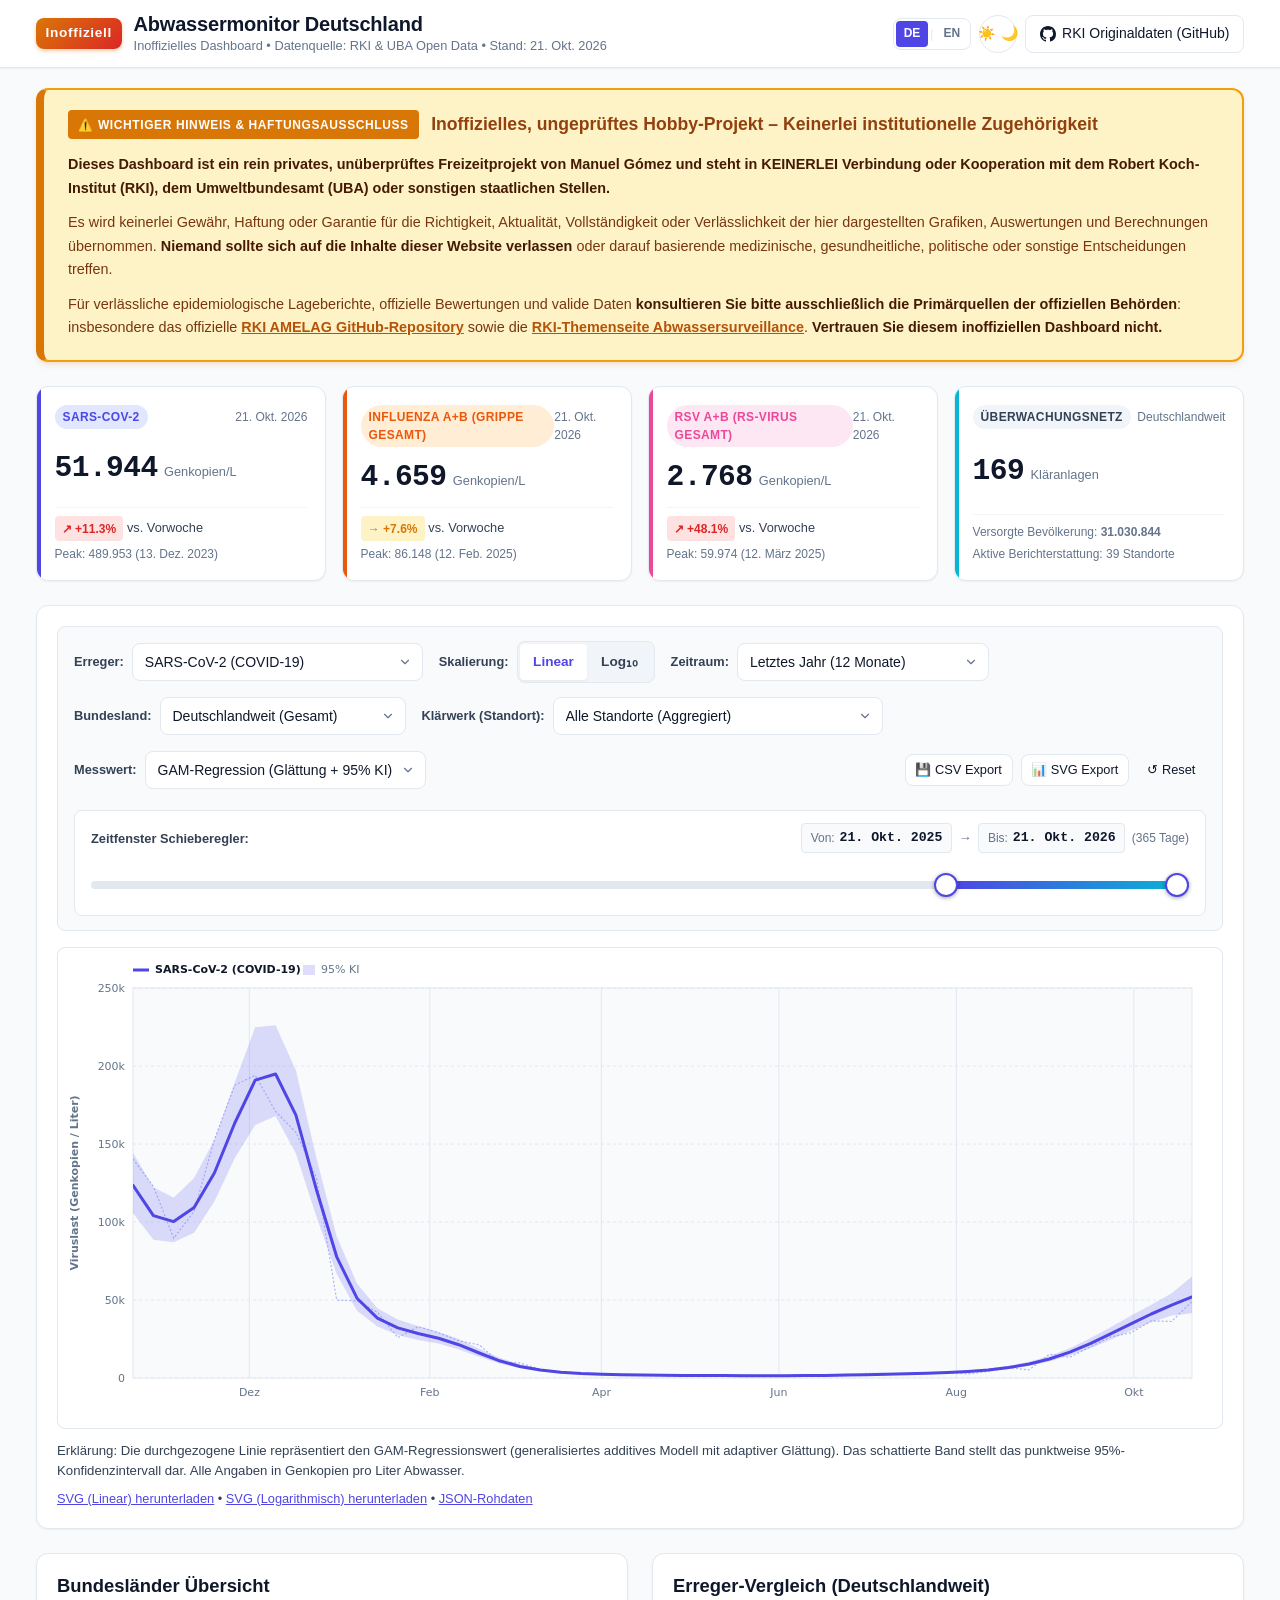
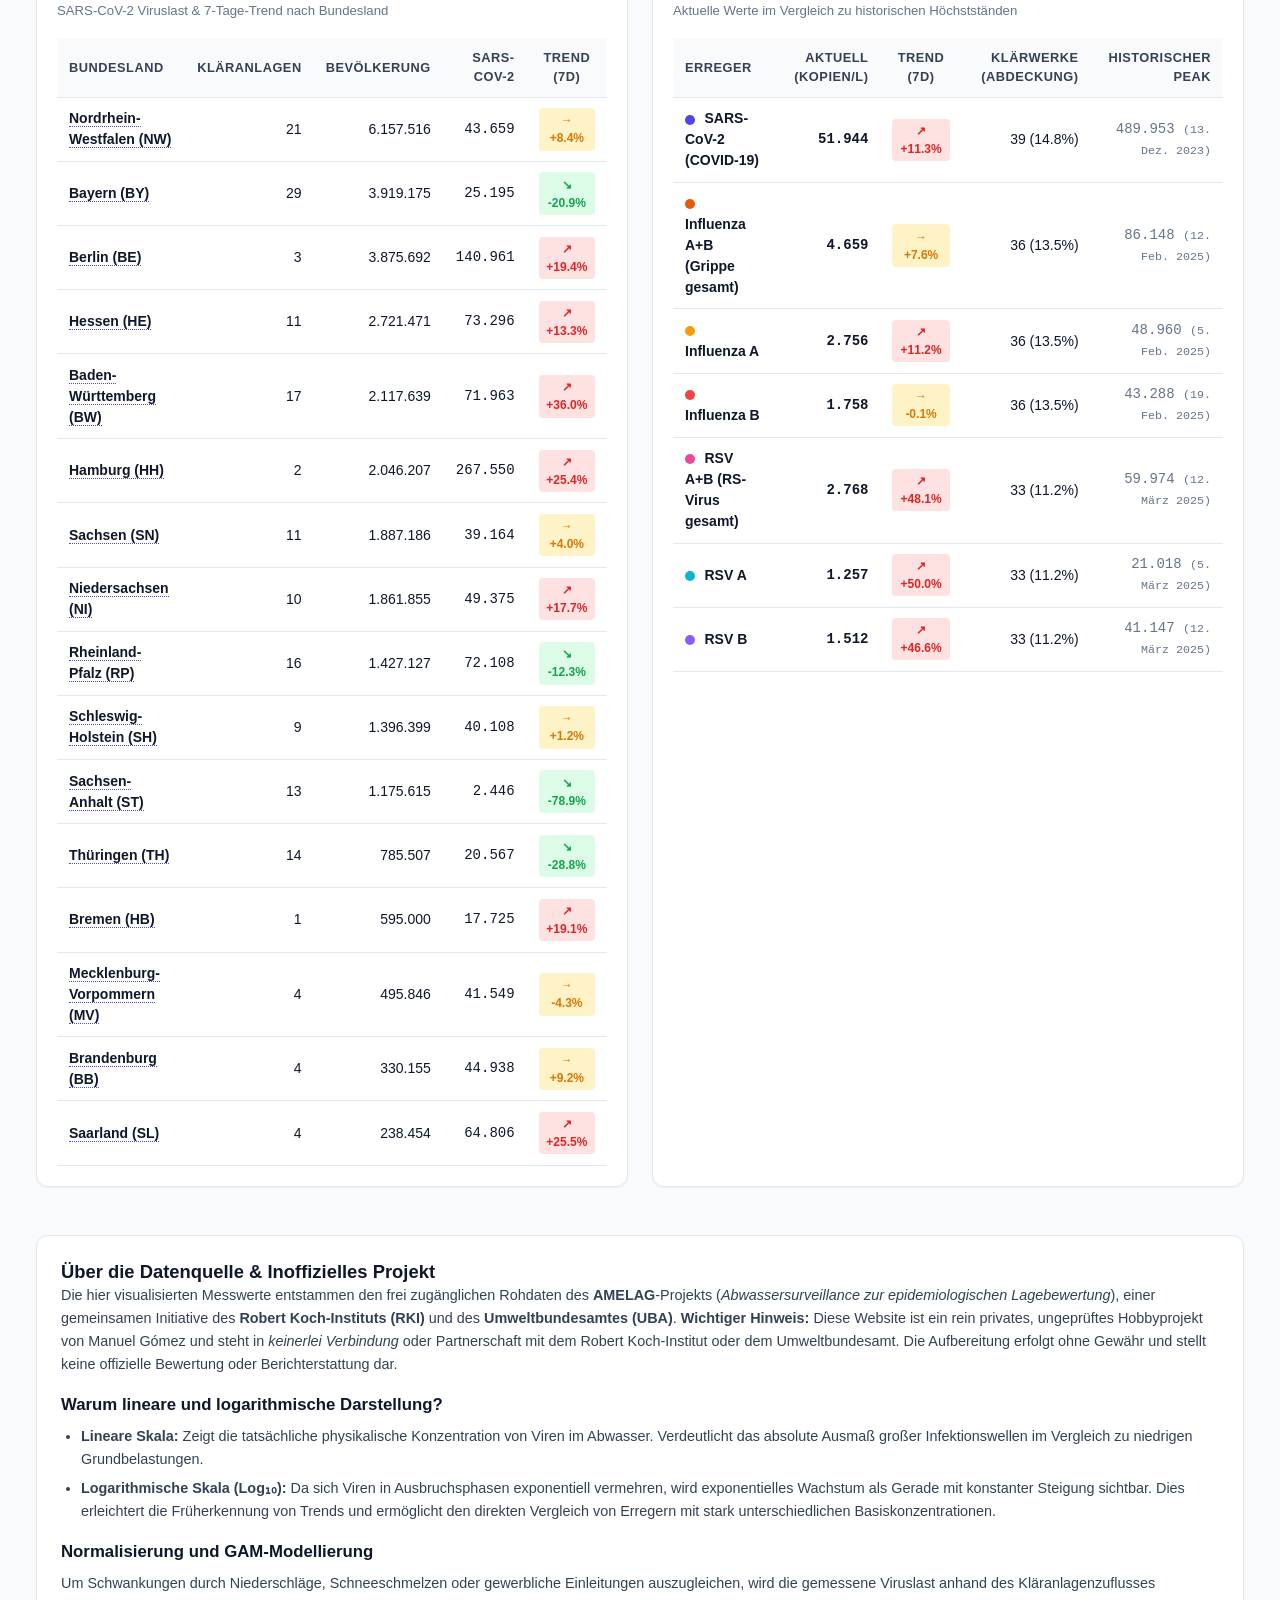
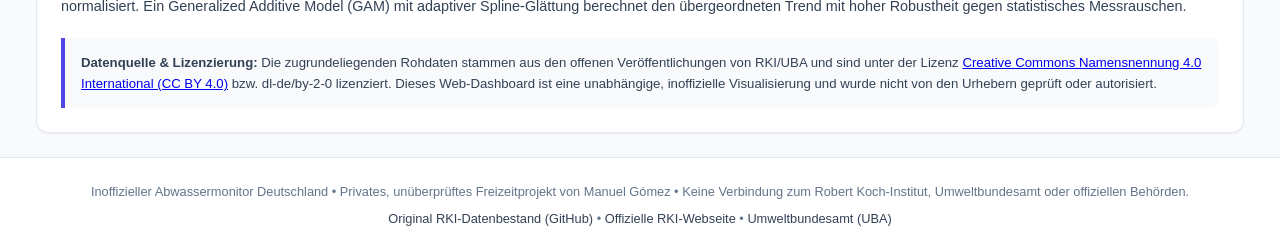
==== commit d8b75125: "Fix scheduled auto-update workflow to regenerate static pages and assets" ====
--- a/index.html
+++ b/index.html
@@ -16,7 +16,7 @@
   <meta property="og:url" content="https://mgomezch.github.io/amelag-dashboard/">
   <meta property="og:image" content="assets/national_chart_linear.svg">
 
-  <link rel="stylesheet" href="css/dashboard.css?v=1791807877">
+  <link rel="stylesheet" href="css/dashboard.css?v=1793737309">
   
   <noscript>
     <style>
@@ -36,7 +36,7 @@
         <div class="brand-badge brand-badge-unofficial" data-i18n="brand_badge">Inoffiziell</div>
         <div>
           <h1 class="brand-title" data-i18n="brand_title">Abwassermonitor Deutschland</h1>
-          <p class="brand-subtitle"><span data-i18n="brand_sub">Inoffizielles Dashboard • Datenquelle: RKI &amp; UBA Open Data • Stand:</span> <time id="header-data-date" datetime="2026-09-30">30. Sept. 2026</time></p>
+          <p class="brand-subtitle"><span data-i18n="brand_sub">Inoffizielles Dashboard • Datenquelle: RKI &amp; UBA Open Data • Stand:</span> <time id="header-data-date" datetime="2026-10-21">21. Okt. 2026</time></p>
         </div>
       </div>
       <div class="header-actions">
@@ -77,45 +77,45 @@
       <div class="kpi-card" id="kpi-sars">
         <div class="kpi-header">
           <span class="pathogen-pill pathogen-sars">SARS-CoV-2</span>
-          <span class="kpi-date">30. Sept. 2026</span>
+          <span class="kpi-date">21. Okt. 2026</span>
         </div>
         <div class="kpi-value-row">
-          <span class="kpi-value" id="kpi-sars-val">37.145</span>
+          <span class="kpi-value" id="kpi-sars-val">51.944</span>
           <span class="kpi-unit" data-i18n="kpi_unit">Genkopien/L</span>
         </div>
         <div class="kpi-footer">
-          <span class="kpi-trend" id="kpi-sars-trend"><span class="badge badge-rising">↗ +33.3%</span> vs. Vorwoche</span>
-          <span class="kpi-sub">Peak: 488.018 (13. Dez. 2023)</span>
+          <span class="kpi-trend" id="kpi-sars-trend"><span class="badge badge-rising">↗ +11.3%</span> vs. Vorwoche</span>
+          <span class="kpi-sub">Peak: 489.953 (13. Dez. 2023)</span>
         </div>
       </div>
 
       <div class="kpi-card" id="kpi-flu">
         <div class="kpi-header">
           <span class="pathogen-pill pathogen-flu">Influenza A+B (Grippe gesamt)</span>
-          <span class="kpi-date">30. Sept. 2026</span>
+          <span class="kpi-date">21. Okt. 2026</span>
         </div>
         <div class="kpi-value-row">
-          <span class="kpi-value" id="kpi-flu-val">3.871</span>
+          <span class="kpi-value" id="kpi-flu-val">4.659</span>
           <span class="kpi-unit" data-i18n="kpi_unit">Genkopien/L</span>
         </div>
         <div class="kpi-footer">
-          <span class="kpi-trend" id="kpi-flu-trend"><span class="badge badge-stable">→ +5.7%</span> vs. Vorwoche</span>
-          <span class="kpi-sub">Peak: 85.455 (12. Feb. 2025)</span>
+          <span class="kpi-trend" id="kpi-flu-trend"><span class="badge badge-stable">→ +7.6%</span> vs. Vorwoche</span>
+          <span class="kpi-sub">Peak: 86.148 (12. Feb. 2025)</span>
         </div>
       </div>
 
       <div class="kpi-card" id="kpi-rsv">
         <div class="kpi-header">
           <span class="pathogen-pill pathogen-rsv">RSV A+B (RS-Virus gesamt)</span>
-          <span class="kpi-date">30. Sept. 2026</span>
+          <span class="kpi-date">21. Okt. 2026</span>
         </div>
         <div class="kpi-value-row">
-          <span class="kpi-value" id="kpi-rsv-val">2.750</span>
+          <span class="kpi-value" id="kpi-rsv-val">2.768</span>
           <span class="kpi-unit" data-i18n="kpi_unit">Genkopien/L</span>
         </div>
         <div class="kpi-footer">
-          <span class="kpi-trend" id="kpi-rsv-trend"><span class="badge badge-rising">↗ +15.0%</span> vs. Vorwoche</span>
-          <span class="kpi-sub">Peak: 59.912 (12. März 2025)</span>
+          <span class="kpi-trend" id="kpi-rsv-trend"><span class="badge badge-rising">↗ +48.1%</span> vs. Vorwoche</span>
+          <span class="kpi-sub">Peak: 59.974 (12. März 2025)</span>
         </div>
       </div>
 
@@ -130,7 +130,7 @@
         </div>
         <div class="kpi-footer">
           <span class="kpi-sub"><span data-i18n="covered_pop">Versorgte Bevölkerung:</span> <strong>31.030.844</strong></span>
-          <span class="kpi-sub"><span data-i18n="active_rep">Aktive Berichterstattung:</span> 60 <span data-i18n="sites">Standorte</span></span>
+          <span class="kpi-sub"><span data-i18n="active_rep">Aktive Berichterstattung:</span> 39 <span data-i18n="sites">Standorte</span></span>
         </div>
       </div>
     </section>
@@ -255,7 +255,7 @@
         <div id="chart-svg-container" class="chart-svg-container">
           <svg xmlns="http://www.w3.org/2000/svg" viewBox="0 0 980 480" class="amelag-chart-svg" role="img" aria-label="Bundesweite Viruslast im Abwasser (Lineare Skala (Genkopien / Liter))">
   <title>Abwassermonitor Deutschland - Lineare Skala (Genkopien / Liter)</title>
-  <desc>Zeitreihe der SARS-CoV-2, Influenza und RSV Viruslast im Abwasser (Deutschland, 2022-03-02 bis 2026-09-30).</desc>
+  <desc>Zeitreihe der SARS-CoV-2, Influenza und RSV Viruslast im Abwasser (Deutschland, 2022-03-02 bis 2026-10-21).</desc>
   <defs>
     <linearGradient id="ciGrad" x1="0%" y1="0%" x2="0%" y2="100%">
       <stop offset="0%" stop-color="#4f46e5" stop-opacity="0.25" />
@@ -282,31 +282,31 @@
     <text x="70" y="54.0" text-anchor="end" font-size="11" fill="var(--text-muted, #64748b)" font-family="system-ui, sans-serif">700k</text>
   </g>
   <g class="grid-x">
-    <line x1="142.2" y1="50" x2="142.2" y2="420" stroke="var(--grid-color, #f1f5f9)" stroke-width="1" />
-    <text x="142.2" y="438" text-anchor="middle" font-size="11" font-weight="normal" fill="var(--text-muted, #64748b)" font-family="system-ui, sans-serif">Jul '22</text>
-    <line x1="236.8" y1="50" x2="236.8" y2="420" stroke="var(--grid-major, #cbd5e1)" stroke-width="1" />
-    <text x="236.8" y="438" text-anchor="middle" font-size="11" font-weight="bold" fill="var(--text-muted, #64748b)" font-family="system-ui, sans-serif">2023</text>
-    <line x1="329.8" y1="50" x2="329.8" y2="420" stroke="var(--grid-color, #f1f5f9)" stroke-width="1" />
-    <text x="329.8" y="438" text-anchor="middle" font-size="11" font-weight="normal" fill="var(--text-muted, #64748b)" font-family="system-ui, sans-serif">Jul '23</text>
-    <line x1="424.4" y1="50" x2="424.4" y2="420" stroke="var(--grid-major, #cbd5e1)" stroke-width="1" />
-    <text x="424.4" y="438" text-anchor="middle" font-size="11" font-weight="bold" fill="var(--text-muted, #64748b)" font-family="system-ui, sans-serif">2024</text>
-    <line x1="518.0" y1="50" x2="518.0" y2="420" stroke="var(--grid-color, #f1f5f9)" stroke-width="1" />
-    <text x="518.0" y="438" text-anchor="middle" font-size="11" font-weight="normal" fill="var(--text-muted, #64748b)" font-family="system-ui, sans-serif">Jul '24</text>
-    <line x1="612.6" y1="50" x2="612.6" y2="420" stroke="var(--grid-major, #cbd5e1)" stroke-width="1" />
-    <text x="612.6" y="438" text-anchor="middle" font-size="11" font-weight="bold" fill="var(--text-muted, #64748b)" font-family="system-ui, sans-serif">2025</text>
-    <line x1="705.6" y1="50" x2="705.6" y2="420" stroke="var(--grid-color, #f1f5f9)" stroke-width="1" />
-    <text x="705.6" y="438" text-anchor="middle" font-size="11" font-weight="normal" fill="var(--text-muted, #64748b)" font-family="system-ui, sans-serif">Jul '25</text>
-    <line x1="800.2" y1="50" x2="800.2" y2="420" stroke="var(--grid-major, #cbd5e1)" stroke-width="1" />
-    <text x="800.2" y="438" text-anchor="middle" font-size="11" font-weight="bold" fill="var(--text-muted, #64748b)" font-family="system-ui, sans-serif">2026</text>
-    <line x1="893.2" y1="50" x2="893.2" y2="420" stroke="var(--grid-color, #f1f5f9)" stroke-width="1" />
-    <text x="893.2" y="438" text-anchor="middle" font-size="11" font-weight="normal" fill="var(--text-muted, #64748b)" font-family="system-ui, sans-serif">Jul '26</text>
+    <line x1="141.4" y1="50" x2="141.4" y2="420" stroke="var(--grid-color, #f1f5f9)" stroke-width="1" />
+    <text x="141.4" y="438" text-anchor="middle" font-size="11" font-weight="normal" fill="var(--text-muted, #64748b)" font-family="system-ui, sans-serif">Jul '22</text>
+    <line x1="234.8" y1="50" x2="234.8" y2="420" stroke="var(--grid-major, #cbd5e1)" stroke-width="1" />
+    <text x="234.8" y="438" text-anchor="middle" font-size="11" font-weight="bold" fill="var(--text-muted, #64748b)" font-family="system-ui, sans-serif">2023</text>
+    <line x1="326.7" y1="50" x2="326.7" y2="420" stroke="var(--grid-color, #f1f5f9)" stroke-width="1" />
+    <text x="326.7" y="438" text-anchor="middle" font-size="11" font-weight="normal" fill="var(--text-muted, #64748b)" font-family="system-ui, sans-serif">Jul '23</text>
+    <line x1="420.1" y1="50" x2="420.1" y2="420" stroke="var(--grid-major, #cbd5e1)" stroke-width="1" />
+    <text x="420.1" y="438" text-anchor="middle" font-size="11" font-weight="bold" fill="var(--text-muted, #64748b)" font-family="system-ui, sans-serif">2024</text>
+    <line x1="512.5" y1="50" x2="512.5" y2="420" stroke="var(--grid-color, #f1f5f9)" stroke-width="1" />
+    <text x="512.5" y="438" text-anchor="middle" font-size="11" font-weight="normal" fill="var(--text-muted, #64748b)" font-family="system-ui, sans-serif">Jul '24</text>
+    <line x1="606.0" y1="50" x2="606.0" y2="420" stroke="var(--grid-major, #cbd5e1)" stroke-width="1" />
+    <text x="606.0" y="438" text-anchor="middle" font-size="11" font-weight="bold" fill="var(--text-muted, #64748b)" font-family="system-ui, sans-serif">2025</text>
+    <line x1="697.8" y1="50" x2="697.8" y2="420" stroke="var(--grid-color, #f1f5f9)" stroke-width="1" />
+    <text x="697.8" y="438" text-anchor="middle" font-size="11" font-weight="normal" fill="var(--text-muted, #64748b)" font-family="system-ui, sans-serif">Jul '25</text>
+    <line x1="791.3" y1="50" x2="791.3" y2="420" stroke="var(--grid-major, #cbd5e1)" stroke-width="1" />
+    <text x="791.3" y="438" text-anchor="middle" font-size="11" font-weight="bold" fill="var(--text-muted, #64748b)" font-family="system-ui, sans-serif">2026</text>
+    <line x1="883.1" y1="50" x2="883.1" y2="420" stroke="var(--grid-color, #f1f5f9)" stroke-width="1" />
+    <text x="883.1" y="438" text-anchor="middle" font-size="11" font-weight="normal" fill="var(--text-muted, #64748b)" font-family="system-ui, sans-serif">Jul '26</text>
   </g>
   <g clip-path="url(#plotClip)">
-    <path d="M 80.0,244.6 L 83.6,211.2 L 87.2,159.1 L 90.8,124.5 L 94.4,119.6 L 98.0,137.1 L 101.6,181.1 L 105.2,225.9 L 108.8,272.3 L 112.4,310.3 L 116.0,334.4 L 119.6,351.0 L 123.2,354.8 L 126.8,343.8 L 130.4,312.6 L 134.0,255.9 L 137.6,209.1 L 141.2,177.9 L 144.8,153.1 L 148.4,148.4 L 152.0,159.2 L 155.6,216.5 L 159.2,277.8 L 162.8,314.1 L 166.4,334.2 L 170.0,341.3 L 173.6,349.8 L 177.2,358.0 L 180.8,353.7 L 184.4,334.8 L 187.9,291.9 L 191.5,240.3 L 195.1,221.6 L 198.7,227.6 L 202.3,266.9 L 205.9,303.8 L 209.5,323.9 L 213.1,331.7 L 216.7,319.6 L 220.3,293.4 L 223.9,256.4 L 227.5,222.9 L 231.1,236.1 L 234.7,272.2 L 238.3,320.6 L 241.9,356.0 L 245.5,365.5 L 249.1,352.7 L 252.7,311.0 L 256.3,254.4 L 259.9,227.5 L 263.5,214.6 L 267.1,216.2 L 270.7,225.7 L 274.3,252.6 L 277.9,298.8 L 281.5,327.9 L 285.1,341.4 L 288.7,344.0 L 292.3,343.5 L 295.9,353.1 L 299.5,363.8 L 303.1,374.2 L 306.7,383.4 L 310.3,389.1 L 313.9,394.6 L 317.5,398.5 L 321.1,401.9 L 324.7,405.2 L 328.3,406.4 L 331.9,405.8 L 335.5,403.5 L 339.1,400.3 L 342.7,398.8 L 346.3,396.5 L 349.9,392.9 L 353.5,386.8 L 357.1,376.9 L 360.7,367.4 L 364.3,356.2 L 367.9,346.2 L 371.5,339.4 L 375.1,329.0 L 378.7,318.7 L 382.3,304.3 L 385.9,287.1 L 389.5,274.4 L 393.1,257.5 L 396.7,247.5 L 400.3,230.9 L 403.8,197.8 L 407.4,156.5 L 411.0,105.6 L 414.6,97.0 L 418.2,140.5 L 421.8,202.6 L 425.4,275.2 L 429.0,319.1 L 432.6,337.5 L 436.2,343.1 L 439.8,347.1 L 443.4,365.1 L 447.0,383.2 L 450.6,394.1 L 454.2,399.7 L 457.8,401.5 L 461.4,402.8 L 465.0,403.8 L 468.6,404.8 L 472.2,406.9 L 475.8,407.6 L 479.4,406.4 L 483.0,403.3 L 486.6,398.9 L 490.2,397.7 L 493.8,397.8 L 497.4,397.8 L 501.0,396.8 L 504.6,392.6 L 508.2,385.7 L 511.8,374.4 L 515.4,360.5 L 519.0,351.3 L 522.6,344.0 L 526.2,343.0 L 529.8,344.7 L 533.4,343.0 L 537.0,340.6 L 540.6,334.7 L 544.2,333.6 L 547.8,338.0 L 551.4,339.4 L 555.0,340.2 L 558.6,334.7 L 562.2,323.0 L 565.8,308.7 L 569.4,291.4 L 573.0,287.5 L 576.6,293.0 L 580.2,302.4 L 583.8,316.6 L 587.4,326.0 L 591.0,334.5 L 594.6,339.3 L 598.2,338.2 L 601.8,336.0 L 605.4,334.5 L 609.0,345.7 L 612.6,364.6 L 616.2,377.9 L 619.7,385.7 L 623.3,389.0 L 626.9,390.8 L 630.5,393.5 L 634.1,395.7 L 637.7,398.5 L 641.3,400.8 L 644.9,402.2 L 648.5,403.5 L 652.1,403.7 L 655.7,403.5 L 659.3,403.3 L 662.9,403.5 L 666.5,405.2 L 670.1,406.4 L 673.7,406.4 L 677.3,405.1 L 680.9,402.5 L 684.5,400.4 L 688.1,398.4 L 691.7,396.9 L 695.3,396.6 L 698.9,396.5 L 702.5,397.7 L 706.1,398.7 L 709.7,398.3 L 713.3,396.6 L 716.9,392.8 L 720.5,388.1 L 724.1,382.7 L 727.7,375.3 L 731.3,368.8 L 734.9,362.0 L 738.5,357.3 L 742.1,355.2 L 745.7,348.9 L 749.3,338.1 L 752.9,323.7 L 756.5,318.1 L 760.1,329.4 L 763.7,342.3 L 767.3,353.5 L 770.9,358.1 L 774.5,353.4 L 778.1,340.8 L 781.7,319.1 L 785.3,301.1 L 788.9,298.7 L 792.5,314.1 L 796.1,345.7 L 799.7,371.0 L 803.3,387.1 L 806.9,396.4 L 810.5,400.4 L 814.1,402.6 L 817.7,404.1 L 821.3,406.5 L 824.9,410.2 L 828.5,413.3 L 832.1,415.5 L 835.6,416.9 L 839.2,417.7 L 842.8,418.2 L 846.4,418.5 L 850.0,418.7 L 853.6,418.8 L 857.2,418.9 L 860.8,419.0 L 864.4,419.1 L 868.0,419.1 L 871.6,419.1 L 875.2,419.1 L 878.8,419.1 L 882.4,419.1 L 886.0,419.0 L 889.6,418.9 L 893.2,418.8 L 896.8,418.6 L 900.4,418.4 L 904.0,418.1 L 907.6,417.8 L 911.2,417.3 L 914.8,416.7 L 918.4,415.8 L 922.0,414.6 L 925.6,412.9 L 929.2,410.6 L 932.8,407.4 L 936.4,402.8 L 940.0,396.1 L 940.0,403.8 L 936.4,407.4 L 932.8,410.3 L 929.2,412.6 L 925.6,414.4 L 922.0,415.7 L 918.4,416.7 L 914.8,417.4 L 911.2,417.9 L 907.6,418.3 L 904.0,418.6 L 900.4,418.8 L 896.8,418.9 L 893.2,419.1 L 889.6,419.2 L 886.0,419.2 L 882.4,419.3 L 878.8,419.3 L 875.2,419.3 L 871.6,419.3 L 868.0,419.3 L 864.4,419.3 L 860.8,419.3 L 857.2,419.2 L 853.6,419.1 L 850.0,419.0 L 846.4,418.9 L 842.8,418.7 L 839.2,418.4 L 835.6,417.8 L 832.1,416.8 L 828.5,415.2 L 824.9,412.9 L 821.3,410.3 L 817.7,408.3 L 814.1,407.2 L 810.5,405.9 L 806.9,402.6 L 803.3,397.1 L 799.7,385.4 L 796.1,365.5 L 792.5,344.4 L 788.9,330.8 L 785.3,333.5 L 781.7,346.4 L 778.1,360.7 L 774.5,371.7 L 770.9,373.8 L 767.3,371.0 L 763.7,363.8 L 760.1,352.5 L 756.5,346.8 L 752.9,349.6 L 749.3,358.9 L 745.7,367.6 L 742.1,370.7 L 738.5,373.8 L 734.9,377.2 L 731.3,381.8 L 727.7,387.5 L 724.1,392.0 L 720.5,396.6 L 716.9,400.2 L 713.3,402.7 L 709.7,404.4 L 706.1,404.4 L 702.5,403.8 L 698.9,403.2 L 695.3,402.6 L 691.7,403.1 L 688.1,403.9 L 684.5,405.2 L 680.9,407.2 L 677.3,408.9 L 673.7,410.2 L 670.1,410.1 L 666.5,409.1 L 662.9,408.2 L 659.3,407.6 L 655.7,407.9 L 652.1,408.1 L 648.5,407.8 L 644.9,407.3 L 641.3,405.9 L 637.7,404.1 L 634.1,402.3 L 630.5,400.3 L 626.9,399.2 L 623.3,398.0 L 619.7,396.6 L 616.2,392.8 L 612.6,382.9 L 609.0,370.6 L 605.4,361.7 L 601.8,360.1 L 598.2,363.1 L 594.6,361.9 L 591.0,358.6 L 587.4,352.8 L 583.8,343.3 L 580.2,335.3 L 576.6,325.8 L 573.0,322.0 L 569.4,327.4 L 565.8,337.3 L 562.2,350.6 L 558.6,358.2 L 555.0,361.7 L 551.4,363.1 L 547.8,359.9 L 544.2,358.7 L 540.6,359.2 L 537.0,361.5 L 533.4,365.3 L 529.8,364.4 L 526.2,364.1 L 522.6,365.6 L 519.0,369.6 L 515.4,378.5 L 511.8,387.3 L 508.2,395.4 L 504.6,400.9 L 501.0,403.1 L 497.4,404.3 L 493.8,404.3 L 490.2,404.3 L 486.6,405.9 L 483.0,408.3 L 479.4,410.7 L 475.8,411.5 L 472.2,410.8 L 468.6,409.9 L 465.0,408.9 L 461.4,408.4 L 457.8,407.6 L 454.2,405.7 L 450.6,402.5 L 447.0,394.6 L 443.4,382.2 L 439.8,371.5 L 436.2,367.2 L 432.6,366.5 L 429.0,354.3 L 425.4,325.0 L 421.8,284.1 L 418.2,236.5 L 414.6,214.0 L 411.0,222.2 L 407.4,248.6 L 403.8,280.1 L 400.3,292.8 L 396.7,300.3 L 393.1,308.4 L 389.5,314.2 L 385.9,326.0 L 382.3,337.1 L 378.7,348.8 L 375.1,358.3 L 371.5,362.6 L 367.9,368.8 L 364.3,375.6 L 360.7,383.3 L 357.1,391.4 L 353.5,396.9 L 349.9,401.4 L 346.3,403.8 L 342.7,404.6 L 339.1,406.2 L 335.5,408.1 L 331.9,410.0 L 328.3,410.6 L 324.7,409.4 L 321.1,407.5 L 317.5,404.9 L 313.9,402.1 L 310.3,399.1 L 306.7,394.1 L 303.1,388.7 L 299.5,381.3 L 295.9,373.2 L 292.3,369.2 L 288.7,367.2 L 285.1,366.6 L 281.5,357.7 L 277.9,334.2 L 274.3,307.6 L 270.7,284.6 L 267.1,277.8 L 263.5,279.8 L 259.9,283.2 L 256.3,309.6 L 252.7,345.5 L 249.1,373.0 L 245.5,383.3 L 241.9,374.2 L 238.3,351.3 L 234.7,316.8 L 231.1,285.7 L 227.5,283.3 L 223.9,301.4 L 220.3,330.1 L 216.7,349.1 L 213.1,355.7 L 209.5,355.8 L 205.9,339.3 L 202.3,312.2 L 198.7,287.7 L 195.1,278.1 L 191.5,300.9 L 187.9,333.1 L 184.4,361.2 L 180.8,376.7 L 177.2,376.7 L 173.6,372.3 L 170.0,366.5 L 166.4,360.3 L 162.8,351.1 L 159.2,322.5 L 155.6,280.5 L 152.0,243.9 L 148.4,229.4 L 144.8,243.8 L 141.2,256.2 L 137.6,279.3 L 134.0,314.8 L 130.4,346.6 L 126.8,369.6 L 123.2,377.4 L 119.6,374.9 L 116.0,365.5 L 112.4,346.2 L 108.8,320.8 L 105.2,289.9 L 101.6,256.6 L 98.0,233.0 L 94.4,215.4 L 90.8,220.9 L 87.2,249.6 L 83.6,292.1 L 80.0,340.9 Z" fill="url(#ciGrad)" />
-    <path d="M 80.0,304.5 L 83.6,287.1 L 87.2,144.6 L 90.8,174.9 L 94.4,202.4 L 98.0,152.6 L 101.6,225.9 L 105.2,247.0 L 108.8,320.3 L 112.4,325.3 L 116.0,345.5 L 119.6,355.7 L 123.2,394.1 L 126.8,351.7 L 130.4,313.2 L 134.0,285.3 L 137.6,240.2 L 141.2,241.5 L 144.8,233.1 L 148.4,233.5 L 152.0,231.6 L 155.6,273.5 L 159.2,317.1 L 162.8,351.2 L 166.4,360.6 L 170.0,366.7 L 173.6,368.2 L 177.2,370.3 L 180.8,371.5 L 184.4,341.3 L 187.9,280.8 L 191.5,318.2 L 195.1,270.0 L 198.7,272.6 L 202.3,302.6 L 205.9,345.2 L 209.5,349.9 L 213.1,343.0 L 216.7,337.0 L 220.3,304.7 L 223.9,309.7 L 227.5,257.6 L 231.1,265.2 L 234.7,216.3 L 238.3,326.9 L 241.9,365.6 L 245.5,370.3 L 249.1,356.6 L 252.7,311.4 L 256.3,311.1 L 259.9,279.3 L 263.5,266.5 L 267.1,262.4 L 270.7,213.7 L 274.3,252.3 L 277.9,305.0 L 281.5,349.6 L 285.1,346.6 L 288.7,346.6 L 292.3,351.4 L 295.9,355.2 L 299.5,367.1 L 303.1,379.5 L 306.7,390.1 L 310.3,392.9 L 313.9,401.2 L 317.5,403.4 L 321.1,406.5 L 324.7,407.8 L 328.3,408.8 L 331.9,409.4 L 335.5,403.4 L 339.1,404.4 L 342.7,399.2 L 346.3,393.2 L 349.9,390.8 L 353.5,384.6 L 357.1,383.5 L 360.7,386.5 L 364.3,367.6 L 367.9,351.1 L 371.5,348.0 L 375.1,356.0 L 378.7,353.4 L 382.3,323.1 L 385.9,304.0 L 389.5,283.7 L 393.1,267.5 L 396.7,250.4 L 400.3,185.0 L 403.8,182.4 L 407.4,153.3 L 411.0,111.7 L 414.6,-79.6 L 418.2,86.7 L 421.8,152.4 L 425.4,222.4 L 429.0,331.4 L 432.6,333.6 L 436.2,325.0 L 439.8,336.6 L 443.4,350.8 L 447.0,371.8 L 450.6,389.2 L 454.2,400.3 L 457.8,401.5 L 461.4,400.6 L 465.0,401.7 L 468.6,410.1 L 472.2,402.2 L 475.8,408.0 L 479.4,408.6 L 483.0,404.3 L 486.6,395.9 L 490.2,399.7 L 493.8,402.2 L 497.4,394.8 L 501.0,395.2 L 504.6,394.9 L 508.2,382.4 L 511.8,367.9 L 515.4,365.8 L 519.0,350.0 L 522.6,339.3 L 526.2,350.1 L 529.8,350.4 L 533.4,348.8 L 537.0,351.8 L 540.6,350.2 L 544.2,343.7 L 547.8,349.2 L 551.4,340.3 L 555.0,338.3 L 558.6,348.2 L 562.2,315.5 L 565.8,316.6 L 569.4,286.0 L 573.0,292.2 L 576.6,314.9 L 580.2,328.3 L 583.8,344.8 L 587.4,329.9 L 591.0,316.1 L 594.6,335.0 L 598.2,353.6 L 601.8,341.3 L 605.4,346.0 L 609.0,330.2 L 612.6,369.4 L 616.2,386.4 L 619.7,398.1 L 623.3,383.7 L 626.9,385.7 L 630.5,399.4 L 634.1,396.5 L 637.7,400.1 L 641.3,402.5 L 644.9,406.7 L 648.5,405.9 L 652.1,406.3 L 655.7,406.7 L 659.3,407.0 L 662.9,405.7 L 666.5,406.4 L 670.1,406.1 L 673.7,411.8 L 677.3,409.9 L 680.9,404.0 L 684.5,402.2 L 688.1,398.0 L 691.7,401.1 L 695.3,402.0 L 698.9,399.5 L 702.5,396.5 L 706.1,405.6 L 709.7,401.5 L 713.3,395.0 L 716.9,389.5 L 720.5,391.6 L 724.1,381.3 L 727.7,390.0 L 731.3,386.9 L 734.9,371.8 L 738.5,366.4 L 742.1,366.5 L 745.7,355.5 L 749.3,350.0 L 752.9,346.0 L 756.5,313.8 L 760.1,347.1 L 763.7,346.1 L 767.3,355.3 L 770.9,372.8 L 774.5,363.7 L 778.1,339.5 L 781.7,321.1 L 785.3,317.9 L 788.9,330.0 L 792.5,337.1 L 796.1,352.3 L 799.7,393.6 L 803.3,394.0 L 806.9,397.8 L 810.5,406.4 L 814.1,402.7 L 817.7,404.7 L 821.3,407.4 L 824.9,408.8 L 828.5,414.6 L 832.1,414.9 L 835.6,417.1 L 839.2,418.3 L 842.8,418.5 L 846.4,418.4 L 850.0,419.0 L 853.6,418.9 L 857.2,419.1 L 860.8,419.1 L 864.4,419.1 L 868.0,419.2 L 871.6,418.9 L 875.2,419.4 L 878.8,419.2 L 882.4,419.3 L 886.0,419.0 L 889.6,419.3 L 893.2,418.4 L 896.8,418.5 L 900.4,418.9 L 904.0,418.4 L 907.6,418.2 L 911.2,418.7 L 914.8,417.7 L 918.4,416.5 L 922.0,417.3 L 925.6,411.9 L 929.2,413.0 L 932.8,409.5 L 936.4,406.1 L 940.0,403.9" fill="none" stroke="#93c5fd" stroke-width="1" stroke-dasharray="2,2" opacity="0.75" />
-    <path d="M 407.4,418.6 L 411.0,418.1 L 414.6,416.0 L 418.2,413.8 L 425.4,414.1 L 429.0,413.1 L 432.6,410.1 L 436.2,405.6 L 439.8,401.6 L 443.4,401.4 L 447.0,406.3 L 450.6,411.9 L 454.2,415.0 L 457.8,416.1 L 461.4,416.3 L 465.0,416.5 L 468.6,417.0 L 472.2,417.5 L 475.8,417.7 L 479.4,417.8 L 483.0,417.9 L 486.6,418.1 L 490.2,418.3 L 493.8,418.3 L 497.4,418.3 L 501.0,418.3 L 504.6,418.3 L 508.2,418.4 L 511.8,418.4 L 515.4,418.4 L 519.0,418.3 L 522.6,418.3 L 526.2,418.3 L 529.8,418.3 L 533.4,418.3 L 537.0,418.3 L 540.6,418.3 L 544.2,418.3 L 547.8,418.3 L 551.4,418.3 L 555.0,418.3 L 558.6,418.3 L 562.2,418.3 L 565.8,418.4 L 569.4,418.4 L 573.0,418.4 L 576.6,418.4 L 580.2,418.3 L 583.8,418.2 L 587.4,418.1 L 591.0,418.0 L 594.6,418.0 L 598.2,417.7 L 601.8,416.9 L 605.4,415.6 L 609.0,413.6 L 612.6,410.8 L 616.2,406.6 L 619.7,400.0 L 623.3,390.9 L 626.9,381.6 L 630.5,375.9 L 634.1,374.8 L 637.7,377.7 L 641.3,383.9 L 644.9,392.7 L 648.5,402.0 L 652.1,408.9 L 655.7,412.9 L 659.3,415.1 L 662.9,416.3 L 666.5,417.2 L 670.1,417.7 L 673.7,418.0 L 677.3,418.0 L 680.9,417.9 L 684.5,417.9 L 688.1,418.0 L 691.7,418.0 L 695.3,418.1 L 698.9,418.0 L 702.5,418.0 L 706.1,418.1 L 709.7,418.1 L 713.3,418.2 L 716.9,418.2 L 720.5,418.2 L 724.1,418.2 L 727.7,418.2 L 731.3,418.2 L 734.9,418.2 L 738.5,418.2 L 742.1,418.2 L 745.7,418.3 L 749.3,418.2 L 752.9,418.1 L 756.5,418.0 L 760.1,417.8 L 763.7,417.8 L 767.3,417.8 L 770.9,417.8 L 774.5,417.7 L 778.1,417.4 L 781.7,416.5 L 785.3,414.7 L 788.9,412.0 L 792.5,408.6 L 796.1,405.7 L 799.7,404.6 L 803.3,405.1 L 806.9,405.2 L 810.5,403.6 L 814.1,401.4 L 817.7,401.5 L 821.3,405.2 L 824.9,409.9 L 828.5,413.8 L 832.1,416.2 L 835.6,417.4 L 839.2,417.8 L 842.8,417.9 L 846.4,418.0 L 850.0,418.1 L 853.6,418.2 L 857.2,418.2 L 860.8,418.2 L 864.4,418.2 L 868.0,418.2 L 871.6,418.2 L 875.2,418.3 L 878.8,418.3 L 882.4,418.3 L 886.0,418.3 L 889.6,418.3 L 893.2,418.2 L 896.8,418.2 L 900.4,418.2 L 904.0,418.2 L 907.6,418.2 L 911.2,418.2 L 914.8,418.2 L 918.4,418.2 L 922.0,418.2 L 925.6,418.2 L 929.2,418.2 L 932.8,418.1 L 936.4,418.1 L 940.0,418.0" fill="none" stroke="#ea580c" stroke-width="2" opacity="0.9" />
-    <path d="M 565.8,418.5 L 569.4,418.5 L 573.0,418.5 L 576.6,418.5 L 580.2,418.5 L 583.8,418.5 L 587.4,418.4 L 591.0,418.3 L 594.6,418.1 L 598.2,417.8 L 601.8,417.4 L 605.4,416.8 L 619.7,411.0 L 623.3,408.4 L 626.9,405.3 L 630.5,401.7 L 634.1,397.9 L 637.7,394.1 L 641.3,390.8 L 644.9,388.7 L 648.5,388.3 L 652.1,390.0 L 655.7,393.4 L 659.3,398.0 L 662.9,402.8 L 666.5,407.1 L 670.1,410.7 L 673.7,413.3 L 677.3,415.1 L 680.9,416.3 L 684.5,417.2 L 688.1,417.7 L 691.7,418.0 L 695.3,418.3 L 698.9,418.4 L 702.5,418.5 L 706.1,418.6 L 709.7,418.6 L 713.3,418.7 L 716.9,418.7 L 720.5,418.7 L 724.1,418.7 L 727.7,418.7 L 731.3,418.7 L 734.9,418.7 L 738.5,418.7 L 742.1,418.7 L 745.7,418.6 L 749.3,418.6 L 752.9,418.6 L 756.5,418.5 L 760.1,418.4 L 763.7,418.3 L 767.3,418.1 L 770.9,418.0 L 774.5,417.8 L 778.1,417.5 L 781.7,417.2 L 785.3,416.9 L 788.9,416.5 L 792.5,415.9 L 796.1,415.2 L 799.7,414.2 L 803.3,412.8 L 806.9,411.1 L 810.5,408.9 L 814.1,406.4 L 817.7,403.7 L 821.3,401.1 L 824.9,399.0 L 828.5,397.8 L 832.1,397.7 L 835.6,398.7 L 839.2,400.5 L 842.8,402.9 L 846.4,405.5 L 850.0,408.2 L 853.6,410.6 L 857.2,412.7 L 860.8,414.4 L 864.4,415.6 L 868.0,416.6 L 871.6,417.3 L 875.2,417.8 L 878.8,418.1 L 882.4,418.4 L 886.0,418.5 L 889.6,418.7 L 893.2,418.7 L 940.0,418.5" fill="none" stroke="#ec4899" stroke-width="2" opacity="0.9" />
-    <path d="M 80.0,302.2 L 83.6,256.5 L 87.2,209.1 L 90.8,177.4 L 94.4,172.1 L 98.0,190.0 L 101.6,222.5 L 105.2,261.1 L 108.8,298.9 L 112.4,330.0 L 116.0,351.7 L 119.6,364.2 L 123.2,367.3 L 126.8,358.0 L 130.4,331.2 L 134.0,288.6 L 137.6,247.7 L 141.2,220.8 L 144.8,203.1 L 148.4,192.5 L 152.0,205.7 L 155.6,251.5 L 159.2,302.3 L 162.8,334.6 L 166.4,348.4 L 170.0,355.1 L 173.6,362.1 L 177.2,368.2 L 180.8,366.4 L 184.4,349.3 L 187.9,314.5 L 191.5,273.7 L 195.1,252.2 L 198.7,260.5 L 202.3,291.6 L 205.9,323.2 L 209.5,341.5 L 213.1,344.7 L 216.7,335.7 L 220.3,313.3 L 223.9,280.7 L 227.5,255.9 L 231.1,262.8 L 234.7,296.5 L 238.3,337.3 L 241.9,365.8 L 245.5,375.3 L 249.1,363.8 L 252.7,329.9 L 256.3,284.8 L 259.9,257.7 L 263.5,250.3 L 267.1,249.7 L 270.7,257.8 L 274.3,282.8 L 277.9,318.1 L 281.5,344.3 L 285.1,355.2 L 288.7,356.7 L 292.3,357.6 L 295.9,364.0 L 299.5,373.4 L 303.1,382.2 L 306.7,389.2 L 310.3,394.6 L 313.9,398.7 L 317.5,402.0 L 321.1,405.0 L 324.7,407.5 L 328.3,408.7 L 331.9,408.1 L 335.5,406.0 L 339.1,403.5 L 342.7,402.0 L 346.3,400.5 L 349.9,397.5 L 353.5,392.3 L 357.1,384.9 L 360.7,376.0 L 364.3,366.7 L 367.9,358.5 L 371.5,352.0 L 375.1,345.0 L 378.7,335.1 L 382.3,322.1 L 385.9,308.3 L 389.5,295.9 L 393.1,285.4 L 396.7,276.3 L 400.3,264.9 L 403.8,243.7 L 407.4,207.5 L 411.0,170.6 L 414.6,162.0 L 418.2,193.5 L 421.8,248.1 L 425.4,302.7 L 429.0,338.6 L 432.6,353.6 L 436.2,356.3 L 439.8,360.5 L 443.4,374.5 L 447.0,389.4 L 450.6,398.7 L 454.2,403.0 L 457.8,404.9 L 461.4,405.9 L 465.0,406.6 L 468.6,407.6 L 472.2,409.0 L 475.8,409.7 L 479.4,408.7 L 483.0,406.0 L 486.6,402.8 L 490.2,401.3 L 493.8,401.3 L 497.4,401.4 L 501.0,400.2 L 504.6,397.1 L 508.2,391.0 L 511.8,381.4 L 515.4,370.3 L 519.0,361.1 L 522.6,355.7 L 526.2,354.4 L 529.8,355.3 L 533.4,355.1 L 537.0,351.9 L 540.6,348.0 L 544.2,347.2 L 547.8,349.8 L 551.4,352.3 L 555.0,351.8 L 558.6,347.4 L 562.2,338.0 L 565.8,324.1 L 569.4,310.8 L 573.0,306.0 L 576.6,310.6 L 580.2,320.2 L 583.8,330.9 L 587.4,340.5 L 591.0,347.6 L 594.6,351.5 L 598.2,351.8 L 601.8,349.0 L 605.4,349.4 L 609.0,359.4 L 612.6,374.7 L 616.2,386.1 L 619.7,391.6 L 623.3,393.9 L 626.9,395.3 L 630.5,397.1 L 634.1,399.2 L 637.7,401.5 L 641.3,403.5 L 644.9,405.0 L 648.5,405.8 L 652.1,406.0 L 655.7,405.9 L 659.3,405.6 L 662.9,406.0 L 666.5,407.3 L 670.1,408.4 L 673.7,408.4 L 677.3,407.1 L 680.9,405.0 L 684.5,403.0 L 688.1,401.3 L 691.7,400.3 L 695.3,399.9 L 698.9,400.1 L 702.5,401.0 L 706.1,401.8 L 709.7,401.6 L 713.3,399.9 L 716.9,396.8 L 720.5,392.7 L 724.1,387.6 L 727.7,381.9 L 731.3,375.8 L 734.9,370.1 L 738.5,366.2 L 742.1,363.5 L 745.7,358.9 L 749.3,349.2 L 752.9,337.7 L 756.5,333.6 L 760.1,341.8 L 763.7,353.9 L 767.3,362.9 L 770.9,366.5 L 774.5,363.3 L 778.1,351.5 L 781.7,333.8 L 785.3,318.6 L 788.9,316.0 L 792.5,330.5 L 796.1,356.3 L 799.7,378.8 L 803.3,392.5 L 806.9,399.7 L 810.5,403.4 L 814.1,405.1 L 817.7,406.3 L 821.3,408.6 L 824.9,411.7 L 828.5,414.4 L 832.1,416.2 L 835.6,417.4 L 839.2,418.1 L 842.8,418.5 L 846.4,418.7 L 850.0,418.9 L 853.6,419.0 L 857.2,419.1 L 860.8,419.1 L 864.4,419.2 L 868.0,419.2 L 871.6,419.2 L 875.2,419.2 L 878.8,419.2 L 882.4,419.2 L 886.0,419.1 L 889.6,419.0 L 893.2,418.9 L 896.8,418.8 L 900.4,418.6 L 904.0,418.4 L 907.6,418.1 L 911.2,417.6 L 914.8,417.1 L 918.4,416.3 L 922.0,415.2 L 925.6,413.7 L 929.2,411.7 L 932.8,408.9 L 936.4,405.3 L 940.0,400.4" fill="none" stroke="#4f46e5" stroke-width="3" />
+    <path d="M 80.0,247.9 L 83.6,213.4 L 87.1,159.5 L 90.7,124.5 L 94.2,120.1 L 97.8,137.8 L 101.3,182.2 L 104.9,226.6 L 108.4,272.4 L 112.0,310.3 L 115.5,334.0 L 119.1,350.6 L 122.6,354.5 L 126.2,343.5 L 129.8,312.5 L 133.3,255.4 L 136.9,208.5 L 140.4,178.9 L 144.0,154.8 L 147.5,150.0 L 151.1,159.8 L 154.6,215.8 L 158.2,278.1 L 161.7,314.8 L 165.3,334.9 L 168.8,341.7 L 172.4,349.6 L 176.0,358.1 L 179.5,354.2 L 183.1,335.5 L 186.6,292.5 L 190.2,239.6 L 193.7,221.9 L 197.3,229.5 L 200.8,267.7 L 204.4,304.5 L 207.9,324.2 L 211.5,332.0 L 215.0,320.5 L 218.6,293.8 L 222.1,256.3 L 225.7,222.0 L 229.3,236.8 L 232.8,275.3 L 236.4,321.4 L 239.9,355.4 L 243.5,364.9 L 247.0,353.0 L 250.6,313.2 L 254.1,255.7 L 257.7,226.9 L 261.2,214.2 L 264.8,216.5 L 268.3,228.3 L 271.9,253.7 L 275.5,298.8 L 279.0,328.5 L 282.6,342.0 L 286.1,344.8 L 289.7,343.6 L 293.2,352.8 L 296.8,364.0 L 300.3,374.3 L 303.9,383.4 L 307.4,389.1 L 311.0,394.6 L 314.5,398.8 L 318.1,402.0 L 321.7,405.2 L 325.2,406.5 L 328.8,406.0 L 332.3,403.8 L 335.9,400.5 L 339.4,398.7 L 343.0,396.4 L 346.5,392.8 L 350.1,387.1 L 353.6,377.5 L 357.2,367.7 L 360.7,356.6 L 364.3,345.8 L 367.9,339.4 L 371.4,329.6 L 375.0,319.1 L 378.5,305.3 L 382.1,287.3 L 385.6,274.7 L 389.2,258.8 L 392.7,247.3 L 396.3,231.9 L 399.8,198.8 L 403.4,157.0 L 406.9,107.6 L 410.5,96.5 L 414.0,145.8 L 417.6,208.0 L 421.2,274.3 L 424.7,317.3 L 428.3,336.6 L 431.8,344.3 L 435.4,348.9 L 438.9,365.0 L 442.5,383.2 L 446.0,394.2 L 449.6,399.8 L 453.1,401.6 L 456.7,402.8 L 460.2,404.1 L 463.8,405.1 L 467.4,406.8 L 470.9,407.5 L 474.5,406.4 L 478.0,403.6 L 481.6,399.3 L 485.1,397.6 L 488.7,398.0 L 492.2,397.9 L 495.8,396.9 L 499.3,392.8 L 502.9,385.7 L 506.4,375.1 L 510.0,361.0 L 513.6,351.4 L 517.1,344.3 L 520.7,342.4 L 524.2,344.9 L 527.8,343.5 L 531.3,340.8 L 534.9,334.7 L 538.4,331.7 L 542.0,337.7 L 545.5,341.0 L 549.1,341.3 L 552.6,335.5 L 556.2,322.0 L 559.8,308.1 L 563.3,291.3 L 566.9,285.7 L 570.4,292.4 L 574.0,300.7 L 577.5,315.3 L 581.1,325.7 L 584.6,333.7 L 588.2,340.1 L 591.7,339.0 L 595.3,335.9 L 598.8,332.1 L 602.4,340.1 L 606.0,362.4 L 609.5,378.1 L 613.1,386.4 L 616.6,389.3 L 620.2,389.7 L 623.7,392.6 L 627.3,395.5 L 630.8,398.3 L 634.4,400.8 L 637.9,402.1 L 641.5,403.5 L 645.0,404.0 L 648.6,403.5 L 652.1,403.0 L 655.7,402.5 L 659.3,404.5 L 662.8,406.7 L 666.4,406.9 L 669.9,405.3 L 673.5,401.7 L 677.0,399.1 L 680.6,398.3 L 684.1,397.3 L 687.7,397.0 L 691.2,396.1 L 694.8,396.6 L 698.3,398.6 L 701.9,398.6 L 705.5,397.0 L 709.0,392.7 L 712.6,386.8 L 716.1,382.2 L 719.7,375.6 L 723.2,369.0 L 726.8,362.0 L 730.3,355.2 L 733.9,354.4 L 737.4,350.4 L 741.0,340.0 L 744.5,324.4 L 748.1,312.9 L 751.7,325.8 L 755.2,343.8 L 758.8,355.4 L 762.3,358.9 L 765.9,352.2 L 769.4,339.2 L 773.0,319.8 L 776.5,301.1 L 780.1,300.5 L 783.6,315.8 L 787.2,345.3 L 790.7,372.1 L 794.3,387.9 L 797.9,396.4 L 801.4,400.2 L 805.0,402.4 L 808.5,404.5 L 812.1,406.8 L 815.6,410.1 L 819.2,413.1 L 822.7,415.3 L 826.3,416.9 L 829.8,417.7 L 833.4,418.2 L 836.9,418.5 L 840.5,418.7 L 844.0,418.8 L 847.6,418.9 L 851.2,419.0 L 854.7,419.0 L 858.3,419.0 L 861.8,419.1 L 865.4,419.1 L 868.9,419.1 L 872.5,419.0 L 876.0,419.0 L 879.6,418.8 L 883.1,418.7 L 886.7,418.5 L 890.2,418.3 L 893.8,418.1 L 897.4,417.8 L 900.9,417.4 L 904.5,416.8 L 908.0,415.9 L 911.6,414.5 L 915.1,412.5 L 918.7,409.9 L 922.2,406.5 L 925.8,402.8 L 929.3,398.9 L 932.9,395.2 L 936.4,391.3 L 940.0,385.6 L 940.0,398.1 L 936.4,398.8 L 932.9,401.1 L 929.3,404.0 L 925.8,407.0 L 922.2,409.9 L 918.7,412.4 L 915.1,414.4 L 911.6,415.9 L 908.0,416.9 L 904.5,417.7 L 900.9,418.1 L 897.4,418.4 L 893.8,418.6 L 890.2,418.8 L 886.7,418.9 L 883.1,419.1 L 879.6,419.2 L 876.0,419.3 L 872.5,419.3 L 868.9,419.3 L 865.4,419.4 L 861.8,419.3 L 858.3,419.3 L 854.7,419.3 L 851.2,419.3 L 847.6,419.2 L 844.0,419.1 L 840.5,419.1 L 836.9,418.9 L 833.4,418.7 L 829.8,418.4 L 826.3,417.7 L 822.7,416.7 L 819.2,415.1 L 815.6,412.8 L 812.1,410.4 L 808.5,408.4 L 805.0,407.1 L 801.4,405.4 L 797.9,402.6 L 794.3,397.2 L 790.7,384.8 L 787.2,365.2 L 783.6,343.9 L 780.1,331.2 L 776.5,334.3 L 773.0,345.5 L 769.4,360.1 L 765.9,370.8 L 762.3,374.0 L 758.8,373.1 L 755.2,364.1 L 751.7,350.3 L 748.1,343.8 L 744.5,349.1 L 741.0,361.4 L 737.4,368.5 L 733.9,370.3 L 730.3,373.2 L 726.8,376.7 L 723.2,382.7 L 719.7,388.0 L 716.1,391.6 L 712.6,396.3 L 709.0,400.1 L 705.5,403.3 L 701.9,405.0 L 698.3,404.2 L 694.8,403.5 L 691.2,402.9 L 687.7,403.0 L 684.1,403.8 L 680.6,403.7 L 677.0,404.6 L 673.5,406.8 L 669.9,409.2 L 666.4,410.9 L 662.8,410.3 L 659.3,408.8 L 655.7,407.7 L 652.1,407.4 L 648.6,408.1 L 645.0,408.3 L 641.5,407.9 L 637.9,407.4 L 634.4,405.9 L 630.8,404.4 L 627.3,402.2 L 623.7,399.9 L 620.2,398.8 L 616.6,398.2 L 613.1,397.9 L 609.5,393.4 L 606.0,381.7 L 602.4,368.4 L 598.8,359.9 L 595.3,360.5 L 591.7,364.1 L 588.2,362.1 L 584.6,359.1 L 581.1,352.3 L 577.5,343.6 L 574.0,335.9 L 570.4,325.2 L 566.9,322.3 L 563.3,327.1 L 559.8,337.1 L 556.2,350.4 L 552.6,357.8 L 549.1,362.8 L 545.5,363.6 L 542.0,359.4 L 538.4,357.8 L 534.9,358.2 L 531.3,362.0 L 527.8,365.6 L 524.2,364.1 L 520.7,364.0 L 517.1,365.0 L 513.6,369.5 L 510.0,378.5 L 506.4,387.3 L 502.9,395.5 L 499.3,400.6 L 495.8,403.0 L 492.2,404.3 L 488.7,404.1 L 485.1,404.2 L 481.6,405.9 L 478.0,408.3 L 474.5,410.7 L 470.9,411.3 L 467.4,410.8 L 463.8,410.0 L 460.2,408.9 L 456.7,408.4 L 453.1,407.5 L 449.6,405.7 L 446.0,402.4 L 442.5,394.1 L 438.9,382.1 L 435.4,371.9 L 431.8,367.6 L 428.3,365.5 L 424.7,351.6 L 421.2,324.2 L 417.6,285.1 L 414.0,237.4 L 410.5,212.7 L 406.9,218.7 L 403.4,248.1 L 399.8,279.3 L 396.3,291.2 L 392.7,300.0 L 389.2,307.5 L 385.6,313.6 L 382.1,325.5 L 378.5,336.6 L 375.0,348.9 L 371.4,357.7 L 367.9,362.1 L 364.3,368.7 L 360.7,375.5 L 357.2,383.7 L 353.6,391.7 L 350.1,396.9 L 346.5,401.3 L 343.0,403.5 L 339.4,404.6 L 335.9,406.4 L 332.3,408.2 L 328.8,410.0 L 325.2,410.5 L 321.7,409.3 L 318.1,407.5 L 314.5,404.8 L 311.0,402.0 L 307.4,398.8 L 303.9,393.9 L 300.3,388.8 L 296.8,381.1 L 293.2,372.9 L 289.7,368.8 L 286.1,367.2 L 282.6,366.8 L 279.0,357.1 L 275.5,333.8 L 271.9,307.6 L 268.3,284.7 L 264.8,277.8 L 261.2,277.8 L 257.7,281.9 L 254.1,309.9 L 250.6,346.1 L 247.0,373.0 L 243.5,382.5 L 239.9,373.4 L 236.4,351.7 L 232.8,317.8 L 229.3,285.7 L 225.7,281.6 L 222.1,300.2 L 218.6,330.2 L 215.0,349.0 L 211.5,355.7 L 207.9,355.3 L 204.4,338.5 L 200.8,312.3 L 197.3,287.7 L 193.7,277.5 L 190.2,299.9 L 186.6,332.6 L 183.1,361.5 L 179.5,376.7 L 176.0,376.3 L 172.4,371.9 L 168.8,366.3 L 165.3,360.5 L 161.7,351.2 L 158.2,322.0 L 154.6,279.6 L 151.1,243.1 L 147.5,229.6 L 144.0,244.3 L 140.4,255.7 L 136.9,278.5 L 133.3,314.0 L 129.8,346.1 L 126.2,369.4 L 122.6,377.1 L 119.1,374.6 L 115.5,365.2 L 112.0,345.8 L 108.4,320.6 L 104.9,289.9 L 101.3,256.7 L 97.8,233.2 L 94.2,214.8 L 90.7,220.0 L 87.1,249.0 L 83.6,292.0 L 80.0,341.5 Z" fill="url(#ciGrad)" />
+    <path d="M 80.0,304.4 L 83.6,287.0 L 87.1,144.4 L 90.7,174.6 L 94.2,202.2 L 97.8,152.3 L 101.3,225.7 L 104.9,246.9 L 108.4,320.3 L 112.0,325.2 L 115.5,345.4 L 119.1,355.6 L 122.6,394.1 L 126.2,351.6 L 129.8,313.1 L 133.3,285.2 L 136.9,240.0 L 140.4,241.3 L 144.0,232.9 L 147.5,233.2 L 151.1,231.3 L 154.6,273.3 L 158.2,316.9 L 161.7,351.2 L 165.3,360.5 L 168.8,366.7 L 172.4,368.2 L 176.0,370.3 L 179.5,371.4 L 183.1,341.1 L 186.6,280.6 L 190.2,318.1 L 193.7,269.8 L 197.3,272.3 L 200.8,302.4 L 204.4,345.1 L 207.9,349.8 L 211.5,342.9 L 215.0,336.8 L 218.6,304.5 L 222.1,309.5 L 225.7,257.4 L 229.3,265.1 L 232.8,216.0 L 236.4,326.7 L 239.9,365.4 L 243.5,370.2 L 247.0,356.5 L 250.6,311.2 L 254.1,310.9 L 257.7,279.1 L 261.2,266.2 L 264.8,262.0 L 268.3,213.2 L 271.9,252.0 L 275.5,304.7 L 279.0,349.4 L 282.6,346.4 L 286.1,346.4 L 289.7,351.3 L 293.2,355.0 L 296.8,367.0 L 300.3,379.4 L 303.9,390.1 L 307.4,392.9 L 311.0,401.2 L 314.5,403.4 L 318.1,406.5 L 321.7,407.8 L 325.2,408.8 L 328.8,409.4 L 332.3,403.4 L 335.9,404.4 L 339.4,399.2 L 343.0,393.2 L 346.5,390.8 L 350.1,384.5 L 353.6,383.5 L 357.2,386.4 L 360.7,367.5 L 364.3,351.0 L 367.9,347.8 L 371.4,355.8 L 375.0,353.3 L 378.5,322.9 L 382.1,303.7 L 385.6,283.4 L 389.2,267.2 L 392.7,249.9 L 396.3,184.3 L 399.8,181.5 L 403.4,152.3 L 406.9,110.6 L 410.5,-81.4 L 414.0,85.4 L 417.6,151.3 L 421.2,221.7 L 424.7,331.1 L 428.3,333.3 L 431.8,324.7 L 435.4,336.3 L 438.9,350.5 L 442.5,371.6 L 446.0,389.1 L 449.6,400.2 L 453.1,401.4 L 456.7,400.5 L 460.2,401.7 L 463.8,410.1 L 467.4,402.1 L 470.9,407.9 L 474.5,408.6 L 478.0,404.2 L 481.6,395.8 L 485.1,399.6 L 488.7,402.1 L 492.2,394.7 L 495.8,395.1 L 499.3,394.8 L 502.9,382.3 L 506.4,367.7 L 510.0,365.6 L 513.6,349.7 L 517.1,339.0 L 520.7,349.9 L 524.2,350.1 L 527.8,348.6 L 531.3,351.5 L 534.9,349.9 L 538.4,343.4 L 542.0,348.9 L 545.5,340.0 L 549.1,338.0 L 552.6,348.0 L 556.2,315.0 L 559.8,316.2 L 563.3,285.5 L 566.9,291.7 L 570.4,314.5 L 574.0,328.0 L 577.5,344.5 L 581.1,329.5 L 584.6,315.7 L 588.2,334.6 L 591.7,353.3 L 595.3,341.0 L 598.8,345.7 L 602.4,329.6 L 606.0,369.1 L 609.5,386.2 L 613.1,397.9 L 616.6,383.4 L 620.2,385.5 L 623.7,399.3 L 627.3,396.3 L 630.8,400.0 L 634.4,402.4 L 637.9,406.6 L 641.5,405.8 L 645.0,406.2 L 648.6,406.6 L 652.1,406.9 L 655.7,405.6 L 659.3,406.3 L 662.8,406.0 L 666.4,411.7 L 669.9,409.8 L 673.5,403.9 L 677.0,402.2 L 680.6,397.9 L 684.1,401.1 L 687.7,401.9 L 691.2,399.4 L 694.8,396.4 L 698.3,405.6 L 701.9,401.4 L 705.5,394.9 L 709.0,389.3 L 712.6,391.4 L 716.1,381.1 L 719.7,389.9 L 723.2,386.7 L 726.8,371.6 L 730.3,366.2 L 733.9,366.3 L 737.4,355.3 L 741.0,349.7 L 744.5,345.7 L 748.1,313.3 L 751.7,346.8 L 755.2,345.8 L 758.8,355.1 L 762.3,372.7 L 765.9,363.5 L 769.4,339.2 L 773.0,320.8 L 776.5,317.5 L 780.1,329.7 L 783.6,336.8 L 787.2,352.0 L 790.7,393.6 L 794.3,393.9 L 797.9,397.7 L 801.4,406.3 L 805.0,402.6 L 808.5,404.6 L 812.1,407.4 L 815.6,408.8 L 819.2,414.6 L 822.7,414.9 L 826.3,417.1 L 829.8,418.3 L 833.4,418.5 L 836.9,418.4 L 840.5,419.0 L 844.0,418.9 L 847.6,419.1 L 851.2,419.1 L 854.7,419.1 L 858.3,419.2 L 861.8,418.9 L 865.4,419.4 L 868.9,419.2 L 872.5,419.3 L 876.0,419.0 L 879.6,419.3 L 883.1,418.4 L 886.7,418.5 L 890.2,418.9 L 893.8,418.4 L 897.4,418.2 L 900.9,418.6 L 904.5,417.7 L 908.0,416.5 L 911.6,417.2 L 915.1,411.9 L 918.7,413.0 L 922.2,409.5 L 925.8,406.1 L 929.3,404.7 L 932.9,400.7 L 936.4,400.9 L 940.0,394.0" fill="none" stroke="#93c5fd" stroke-width="1" stroke-dasharray="2,2" opacity="0.75" />
+    <path d="M 403.4,418.6 L 406.9,418.0 L 410.5,416.0 L 414.0,413.8 L 421.2,414.1 L 424.7,413.1 L 428.3,410.1 L 431.8,405.6 L 435.4,401.7 L 438.9,401.6 L 442.5,406.3 L 446.0,411.8 L 449.6,414.9 L 453.1,416.0 L 456.7,416.3 L 460.2,416.6 L 463.8,417.0 L 467.4,417.5 L 470.9,417.7 L 474.5,417.8 L 478.0,417.9 L 481.6,418.1 L 485.1,418.2 L 488.7,418.3 L 492.2,418.3 L 495.8,418.3 L 499.3,418.3 L 502.9,418.4 L 506.4,418.4 L 510.0,418.4 L 513.6,418.3 L 517.1,418.3 L 520.7,418.3 L 524.2,418.3 L 527.8,418.3 L 531.3,418.3 L 534.9,418.3 L 538.4,418.3 L 542.0,418.3 L 545.5,418.3 L 549.1,418.3 L 552.6,418.3 L 556.2,418.3 L 559.8,418.4 L 563.3,418.4 L 566.9,418.4 L 570.4,418.4 L 574.0,418.3 L 577.5,418.2 L 581.1,418.1 L 584.6,418.0 L 588.2,418.0 L 591.7,417.7 L 595.3,417.0 L 598.8,415.6 L 602.4,413.5 L 606.0,410.6 L 609.5,406.4 L 613.1,400.0 L 616.6,391.2 L 620.2,382.0 L 623.7,375.8 L 627.3,374.5 L 630.8,377.5 L 634.4,383.9 L 637.9,392.8 L 641.5,401.9 L 645.0,408.7 L 648.6,412.8 L 652.1,415.1 L 655.7,416.4 L 659.3,417.2 L 662.8,417.7 L 666.4,418.0 L 669.9,418.0 L 673.5,417.9 L 677.0,417.9 L 680.6,417.9 L 684.1,418.0 L 687.7,418.1 L 691.2,418.1 L 694.8,418.1 L 698.3,418.1 L 701.9,418.1 L 705.5,418.2 L 709.0,418.2 L 712.6,418.2 L 716.1,418.2 L 719.7,418.2 L 723.2,418.2 L 726.8,418.2 L 730.3,418.2 L 733.9,418.2 L 737.4,418.3 L 741.0,418.2 L 744.5,418.1 L 748.1,418.0 L 751.7,417.8 L 755.2,417.8 L 758.8,417.8 L 762.3,417.8 L 765.9,417.7 L 769.4,417.4 L 773.0,416.5 L 776.5,414.7 L 780.1,412.0 L 783.6,408.6 L 787.2,405.6 L 790.7,404.4 L 794.3,405.0 L 797.9,405.5 L 801.4,404.1 L 805.0,401.6 L 808.5,401.1 L 812.1,404.9 L 815.6,410.1 L 819.2,413.9 L 822.7,416.1 L 826.3,417.3 L 829.8,417.8 L 833.4,418.0 L 836.9,418.0 L 840.5,418.1 L 844.0,418.2 L 847.6,418.2 L 851.2,418.2 L 854.7,418.2 L 858.3,418.2 L 861.8,418.2 L 865.4,418.3 L 868.9,418.3 L 872.5,418.3 L 876.0,418.3 L 879.6,418.3 L 883.1,418.2 L 886.7,418.2 L 890.2,418.2 L 893.8,418.2 L 897.4,418.2 L 900.9,418.2 L 904.5,418.2 L 908.0,418.2 L 911.6,418.2 L 915.1,418.2 L 918.7,418.2 L 922.2,418.1 L 925.8,418.1 L 929.3,418.0 L 932.9,417.9 L 936.4,417.7 L 940.0,417.5" fill="none" stroke="#ea580c" stroke-width="2" opacity="0.9" />
+    <path d="M 559.8,418.5 L 563.3,418.5 L 566.9,418.5 L 570.4,418.5 L 574.0,418.5 L 577.5,418.4 L 581.1,418.4 L 584.6,418.3 L 588.2,418.1 L 591.7,417.9 L 595.3,417.5 L 598.8,416.9 L 613.1,411.4 L 616.6,408.8 L 620.2,405.7 L 623.7,402.1 L 627.3,398.2 L 630.8,394.2 L 634.4,390.9 L 637.9,388.7 L 641.5,388.3 L 645.0,390.0 L 648.6,393.4 L 652.1,398.0 L 655.7,402.8 L 659.3,407.2 L 662.8,410.7 L 666.4,413.3 L 669.9,415.2 L 673.5,416.4 L 677.0,417.2 L 680.6,417.7 L 684.1,418.0 L 687.7,418.3 L 691.2,418.4 L 694.8,418.5 L 698.3,418.6 L 701.9,418.6 L 705.5,418.7 L 709.0,418.7 L 712.6,418.7 L 716.1,418.7 L 719.7,418.7 L 723.2,418.7 L 726.8,418.7 L 730.3,418.7 L 733.9,418.7 L 737.4,418.6 L 741.0,418.6 L 744.5,418.6 L 748.1,418.5 L 751.7,418.4 L 755.2,418.3 L 758.8,418.1 L 762.3,417.9 L 765.9,417.7 L 769.4,417.5 L 773.0,417.2 L 776.5,416.9 L 780.1,416.5 L 783.6,416.0 L 787.2,415.3 L 790.7,414.3 L 794.3,412.9 L 797.9,411.2 L 801.4,409.1 L 805.0,406.5 L 808.5,403.5 L 812.1,400.7 L 815.6,398.6 L 819.2,397.6 L 822.7,397.6 L 826.3,398.5 L 829.8,400.3 L 833.4,402.7 L 836.9,405.4 L 840.5,408.1 L 844.0,410.6 L 847.6,412.8 L 851.2,414.5 L 854.7,415.7 L 858.3,416.7 L 861.8,417.3 L 865.4,417.8 L 868.9,418.1 L 872.5,418.4 L 876.0,418.5 L 879.6,418.7 L 883.1,418.8" fill="none" stroke="#ec4899" stroke-width="2" opacity="0.9" />
+    <path d="M 80.0,303.7 L 83.6,257.3 L 87.1,209.0 L 90.7,176.9 L 94.2,172.0 L 97.8,190.4 L 101.3,223.0 L 104.9,261.4 L 108.4,298.9 L 112.0,329.8 L 115.5,351.4 L 119.1,363.9 L 122.6,367.0 L 126.2,357.8 L 129.8,330.9 L 133.3,287.9 L 136.9,247.0 L 140.4,221.0 L 144.0,204.1 L 147.5,193.3 L 151.1,205.5 L 154.6,250.7 L 158.2,302.1 L 161.7,334.9 L 165.3,348.8 L 168.8,355.2 L 172.4,361.9 L 176.0,368.0 L 179.5,366.6 L 183.1,349.7 L 186.6,314.4 L 190.2,272.8 L 193.7,252.0 L 197.3,261.3 L 200.8,291.9 L 204.4,323.0 L 207.9,341.3 L 211.5,344.7 L 215.0,336.0 L 218.6,313.5 L 222.1,280.0 L 225.7,254.5 L 229.3,263.2 L 232.8,298.4 L 236.4,337.9 L 239.9,365.2 L 243.5,374.6 L 247.0,363.9 L 250.6,331.2 L 254.1,285.5 L 257.7,256.7 L 261.2,248.9 L 264.8,249.9 L 268.3,259.0 L 271.9,283.3 L 275.5,317.8 L 279.0,344.1 L 282.6,355.6 L 286.1,357.0 L 289.7,357.5 L 293.2,363.7 L 296.8,373.3 L 300.3,382.2 L 303.9,389.1 L 307.4,394.4 L 311.0,398.6 L 314.5,402.0 L 318.1,405.0 L 321.7,407.4 L 325.2,408.6 L 328.8,408.2 L 332.3,406.2 L 335.9,403.7 L 339.4,401.9 L 343.0,400.2 L 346.5,397.5 L 350.1,392.5 L 353.6,385.3 L 357.2,376.4 L 360.7,366.9 L 364.3,358.3 L 367.9,351.7 L 371.4,345.0 L 375.0,335.3 L 378.5,322.2 L 382.1,308.0 L 385.6,295.7 L 389.2,285.3 L 392.7,276.0 L 396.3,264.3 L 399.8,243.6 L 403.4,207.4 L 406.9,169.2 L 410.5,161.0 L 414.0,196.2 L 417.6,250.9 L 421.2,301.9 L 424.7,336.2 L 428.3,352.6 L 431.8,357.0 L 435.4,361.5 L 438.9,374.4 L 442.5,389.2 L 446.0,398.7 L 449.6,403.0 L 453.1,404.8 L 456.7,405.8 L 460.2,406.8 L 463.8,407.8 L 467.4,409.0 L 470.9,409.5 L 474.5,408.7 L 478.0,406.1 L 481.6,402.9 L 485.1,401.2 L 488.7,401.3 L 492.2,401.4 L 495.8,400.2 L 499.3,397.0 L 502.9,391.0 L 506.4,381.7 L 510.0,370.5 L 513.6,361.1 L 517.1,355.5 L 520.7,354.1 L 524.2,355.2 L 527.8,355.5 L 531.3,352.2 L 534.9,347.4 L 538.4,345.9 L 542.0,349.4 L 545.5,353.2 L 549.1,352.9 L 552.6,347.5 L 556.2,337.4 L 559.8,323.7 L 563.3,310.7 L 566.9,305.5 L 570.4,310.0 L 574.0,319.9 L 577.5,330.6 L 581.1,340.1 L 584.6,347.5 L 588.2,352.0 L 591.7,352.7 L 595.3,349.2 L 598.8,347.3 L 602.4,355.8 L 606.0,373.0 L 609.5,386.7 L 613.1,392.7 L 616.6,394.1 L 620.2,394.7 L 623.7,396.5 L 627.3,399.1 L 630.8,401.6 L 634.4,403.5 L 637.9,404.9 L 641.5,405.9 L 645.0,406.3 L 648.6,406.0 L 652.1,405.4 L 655.7,405.3 L 659.3,406.8 L 662.8,408.6 L 666.4,409.1 L 669.9,407.4 L 673.5,404.5 L 677.0,402.1 L 680.6,401.2 L 684.1,400.9 L 687.7,400.2 L 691.2,399.8 L 694.8,400.3 L 698.3,401.6 L 701.9,402.1 L 705.5,400.4 L 709.0,396.7 L 712.6,391.9 L 716.1,387.2 L 719.7,382.3 L 723.2,376.4 L 726.8,369.9 L 730.3,365.0 L 733.9,362.9 L 737.4,360.1 L 741.0,351.5 L 744.5,337.6 L 748.1,329.7 L 751.7,339.0 L 755.2,354.7 L 758.8,365.0 L 762.3,367.0 L 765.9,362.3 L 769.4,350.4 L 773.0,333.6 L 776.5,319.1 L 780.1,317.0 L 783.6,331.0 L 787.2,356.0 L 790.7,378.9 L 794.3,393.0 L 797.9,399.7 L 801.4,403.0 L 805.0,404.9 L 808.5,406.5 L 812.1,408.7 L 815.6,411.5 L 819.2,414.2 L 822.7,416.1 L 826.3,417.3 L 829.8,418.1 L 833.4,418.5 L 836.9,418.7 L 840.5,418.9 L 844.0,419.0 L 847.6,419.1 L 851.2,419.1 L 854.7,419.2 L 858.3,419.2 L 861.8,419.2 L 865.4,419.2 L 868.9,419.2 L 872.5,419.2 L 876.0,419.1 L 879.6,419.0 L 883.1,418.9 L 886.7,418.7 L 890.2,418.6 L 893.8,418.4 L 897.4,418.1 L 900.9,417.8 L 904.5,417.3 L 908.0,416.5 L 911.6,415.3 L 915.1,413.6 L 918.7,411.2 L 922.2,408.4 L 925.8,405.1 L 929.3,401.6 L 932.9,398.3 L 936.4,395.3 L 940.0,392.5" fill="none" stroke="#4f46e5" stroke-width="3" />
   </g>
   <text x="80" y="28" font-size="14" font-weight="700" fill="var(--text-color, #0f172a)" font-family="system-ui, sans-serif">Bundesweite Viruslast im Abwasser (Lineare Skala (Genkopien / Liter))</text>
   <text x="80" y="44" font-size="11" fill="var(--text-muted, #64748b)" font-family="system-ui, sans-serif">GAM-Modellierte Trends &amp; 95%-Konfidenzintervall • Datenquelle: RKI/UBA AMELAG Open Data</text>
@@ -339,7 +339,7 @@
             <div class="static-svg-wrapper">
               <svg xmlns="http://www.w3.org/2000/svg" viewBox="0 0 980 480" class="amelag-chart-svg" role="img" aria-label="Bundesweite Viruslast im Abwasser (Lineare Skala (Genkopien / Liter))">
   <title>Abwassermonitor Deutschland - Lineare Skala (Genkopien / Liter)</title>
-  <desc>Zeitreihe der SARS-CoV-2, Influenza und RSV Viruslast im Abwasser (Deutschland, 2022-03-02 bis 2026-09-30).</desc>
+  <desc>Zeitreihe der SARS-CoV-2, Influenza und RSV Viruslast im Abwasser (Deutschland, 2022-03-02 bis 2026-10-21).</desc>
   <defs>
     <linearGradient id="ciGrad" x1="0%" y1="0%" x2="0%" y2="100%">
       <stop offset="0%" stop-color="#4f46e5" stop-opacity="0.25" />
@@ -366,31 +366,31 @@
     <text x="70" y="54.0" text-anchor="end" font-size="11" fill="var(--text-muted, #64748b)" font-family="system-ui, sans-serif">700k</text>
   </g>
   <g class="grid-x">
-    <line x1="142.2" y1="50" x2="142.2" y2="420" stroke="var(--grid-color, #f1f5f9)" stroke-width="1" />
-    <text x="142.2" y="438" text-anchor="middle" font-size="11" font-weight="normal" fill="var(--text-muted, #64748b)" font-family="system-ui, sans-serif">Jul '22</text>
-    <line x1="236.8" y1="50" x2="236.8" y2="420" stroke="var(--grid-major, #cbd5e1)" stroke-width="1" />
-    <text x="236.8" y="438" text-anchor="middle" font-size="11" font-weight="bold" fill="var(--text-muted, #64748b)" font-family="system-ui, sans-serif">2023</text>
-    <line x1="329.8" y1="50" x2="329.8" y2="420" stroke="var(--grid-color, #f1f5f9)" stroke-width="1" />
-    <text x="329.8" y="438" text-anchor="middle" font-size="11" font-weight="normal" fill="var(--text-muted, #64748b)" font-family="system-ui, sans-serif">Jul '23</text>
-    <line x1="424.4" y1="50" x2="424.4" y2="420" stroke="var(--grid-major, #cbd5e1)" stroke-width="1" />
-    <text x="424.4" y="438" text-anchor="middle" font-size="11" font-weight="bold" fill="var(--text-muted, #64748b)" font-family="system-ui, sans-serif">2024</text>
-    <line x1="518.0" y1="50" x2="518.0" y2="420" stroke="var(--grid-color, #f1f5f9)" stroke-width="1" />
-    <text x="518.0" y="438" text-anchor="middle" font-size="11" font-weight="normal" fill="var(--text-muted, #64748b)" font-family="system-ui, sans-serif">Jul '24</text>
-    <line x1="612.6" y1="50" x2="612.6" y2="420" stroke="var(--grid-major, #cbd5e1)" stroke-width="1" />
-    <text x="612.6" y="438" text-anchor="middle" font-size="11" font-weight="bold" fill="var(--text-muted, #64748b)" font-family="system-ui, sans-serif">2025</text>
-    <line x1="705.6" y1="50" x2="705.6" y2="420" stroke="var(--grid-color, #f1f5f9)" stroke-width="1" />
-    <text x="705.6" y="438" text-anchor="middle" font-size="11" font-weight="normal" fill="var(--text-muted, #64748b)" font-family="system-ui, sans-serif">Jul '25</text>
-    <line x1="800.2" y1="50" x2="800.2" y2="420" stroke="var(--grid-major, #cbd5e1)" stroke-width="1" />
-    <text x="800.2" y="438" text-anchor="middle" font-size="11" font-weight="bold" fill="var(--text-muted, #64748b)" font-family="system-ui, sans-serif">2026</text>
-    <line x1="893.2" y1="50" x2="893.2" y2="420" stroke="var(--grid-color, #f1f5f9)" stroke-width="1" />
-    <text x="893.2" y="438" text-anchor="middle" font-size="11" font-weight="normal" fill="var(--text-muted, #64748b)" font-family="system-ui, sans-serif">Jul '26</text>
+    <line x1="141.4" y1="50" x2="141.4" y2="420" stroke="var(--grid-color, #f1f5f9)" stroke-width="1" />
+    <text x="141.4" y="438" text-anchor="middle" font-size="11" font-weight="normal" fill="var(--text-muted, #64748b)" font-family="system-ui, sans-serif">Jul '22</text>
+    <line x1="234.8" y1="50" x2="234.8" y2="420" stroke="var(--grid-major, #cbd5e1)" stroke-width="1" />
+    <text x="234.8" y="438" text-anchor="middle" font-size="11" font-weight="bold" fill="var(--text-muted, #64748b)" font-family="system-ui, sans-serif">2023</text>
+    <line x1="326.7" y1="50" x2="326.7" y2="420" stroke="var(--grid-color, #f1f5f9)" stroke-width="1" />
+    <text x="326.7" y="438" text-anchor="middle" font-size="11" font-weight="normal" fill="var(--text-muted, #64748b)" font-family="system-ui, sans-serif">Jul '23</text>
+    <line x1="420.1" y1="50" x2="420.1" y2="420" stroke="var(--grid-major, #cbd5e1)" stroke-width="1" />
+    <text x="420.1" y="438" text-anchor="middle" font-size="11" font-weight="bold" fill="var(--text-muted, #64748b)" font-family="system-ui, sans-serif">2024</text>
+    <line x1="512.5" y1="50" x2="512.5" y2="420" stroke="var(--grid-color, #f1f5f9)" stroke-width="1" />
+    <text x="512.5" y="438" text-anchor="middle" font-size="11" font-weight="normal" fill="var(--text-muted, #64748b)" font-family="system-ui, sans-serif">Jul '24</text>
+    <line x1="606.0" y1="50" x2="606.0" y2="420" stroke="var(--grid-major, #cbd5e1)" stroke-width="1" />
+    <text x="606.0" y="438" text-anchor="middle" font-size="11" font-weight="bold" fill="var(--text-muted, #64748b)" font-family="system-ui, sans-serif">2025</text>
+    <line x1="697.8" y1="50" x2="697.8" y2="420" stroke="var(--grid-color, #f1f5f9)" stroke-width="1" />
+    <text x="697.8" y="438" text-anchor="middle" font-size="11" font-weight="normal" fill="var(--text-muted, #64748b)" font-family="system-ui, sans-serif">Jul '25</text>
+    <line x1="791.3" y1="50" x2="791.3" y2="420" stroke="var(--grid-major, #cbd5e1)" stroke-width="1" />
+    <text x="791.3" y="438" text-anchor="middle" font-size="11" font-weight="bold" fill="var(--text-muted, #64748b)" font-family="system-ui, sans-serif">2026</text>
+    <line x1="883.1" y1="50" x2="883.1" y2="420" stroke="var(--grid-color, #f1f5f9)" stroke-width="1" />
+    <text x="883.1" y="438" text-anchor="middle" font-size="11" font-weight="normal" fill="var(--text-muted, #64748b)" font-family="system-ui, sans-serif">Jul '26</text>
   </g>
   <g clip-path="url(#plotClip)">
-    <path d="M 80.0,244.6 L 83.6,211.2 L 87.2,159.1 L 90.8,124.5 L 94.4,119.6 L 98.0,137.1 L 101.6,181.1 L 105.2,225.9 L 108.8,272.3 L 112.4,310.3 L 116.0,334.4 L 119.6,351.0 L 123.2,354.8 L 126.8,343.8 L 130.4,312.6 L 134.0,255.9 L 137.6,209.1 L 141.2,177.9 L 144.8,153.1 L 148.4,148.4 L 152.0,159.2 L 155.6,216.5 L 159.2,277.8 L 162.8,314.1 L 166.4,334.2 L 170.0,341.3 L 173.6,349.8 L 177.2,358.0 L 180.8,353.7 L 184.4,334.8 L 187.9,291.9 L 191.5,240.3 L 195.1,221.6 L 198.7,227.6 L 202.3,266.9 L 205.9,303.8 L 209.5,323.9 L 213.1,331.7 L 216.7,319.6 L 220.3,293.4 L 223.9,256.4 L 227.5,222.9 L 231.1,236.1 L 234.7,272.2 L 238.3,320.6 L 241.9,356.0 L 245.5,365.5 L 249.1,352.7 L 252.7,311.0 L 256.3,254.4 L 259.9,227.5 L 263.5,214.6 L 267.1,216.2 L 270.7,225.7 L 274.3,252.6 L 277.9,298.8 L 281.5,327.9 L 285.1,341.4 L 288.7,344.0 L 292.3,343.5 L 295.9,353.1 L 299.5,363.8 L 303.1,374.2 L 306.7,383.4 L 310.3,389.1 L 313.9,394.6 L 317.5,398.5 L 321.1,401.9 L 324.7,405.2 L 328.3,406.4 L 331.9,405.8 L 335.5,403.5 L 339.1,400.3 L 342.7,398.8 L 346.3,396.5 L 349.9,392.9 L 353.5,386.8 L 357.1,376.9 L 360.7,367.4 L 364.3,356.2 L 367.9,346.2 L 371.5,339.4 L 375.1,329.0 L 378.7,318.7 L 382.3,304.3 L 385.9,287.1 L 389.5,274.4 L 393.1,257.5 L 396.7,247.5 L 400.3,230.9 L 403.8,197.8 L 407.4,156.5 L 411.0,105.6 L 414.6,97.0 L 418.2,140.5 L 421.8,202.6 L 425.4,275.2 L 429.0,319.1 L 432.6,337.5 L 436.2,343.1 L 439.8,347.1 L 443.4,365.1 L 447.0,383.2 L 450.6,394.1 L 454.2,399.7 L 457.8,401.5 L 461.4,402.8 L 465.0,403.8 L 468.6,404.8 L 472.2,406.9 L 475.8,407.6 L 479.4,406.4 L 483.0,403.3 L 486.6,398.9 L 490.2,397.7 L 493.8,397.8 L 497.4,397.8 L 501.0,396.8 L 504.6,392.6 L 508.2,385.7 L 511.8,374.4 L 515.4,360.5 L 519.0,351.3 L 522.6,344.0 L 526.2,343.0 L 529.8,344.7 L 533.4,343.0 L 537.0,340.6 L 540.6,334.7 L 544.2,333.6 L 547.8,338.0 L 551.4,339.4 L 555.0,340.2 L 558.6,334.7 L 562.2,323.0 L 565.8,308.7 L 569.4,291.4 L 573.0,287.5 L 576.6,293.0 L 580.2,302.4 L 583.8,316.6 L 587.4,326.0 L 591.0,334.5 L 594.6,339.3 L 598.2,338.2 L 601.8,336.0 L 605.4,334.5 L 609.0,345.7 L 612.6,364.6 L 616.2,377.9 L 619.7,385.7 L 623.3,389.0 L 626.9,390.8 L 630.5,393.5 L 634.1,395.7 L 637.7,398.5 L 641.3,400.8 L 644.9,402.2 L 648.5,403.5 L 652.1,403.7 L 655.7,403.5 L 659.3,403.3 L 662.9,403.5 L 666.5,405.2 L 670.1,406.4 L 673.7,406.4 L 677.3,405.1 L 680.9,402.5 L 684.5,400.4 L 688.1,398.4 L 691.7,396.9 L 695.3,396.6 L 698.9,396.5 L 702.5,397.7 L 706.1,398.7 L 709.7,398.3 L 713.3,396.6 L 716.9,392.8 L 720.5,388.1 L 724.1,382.7 L 727.7,375.3 L 731.3,368.8 L 734.9,362.0 L 738.5,357.3 L 742.1,355.2 L 745.7,348.9 L 749.3,338.1 L 752.9,323.7 L 756.5,318.1 L 760.1,329.4 L 763.7,342.3 L 767.3,353.5 L 770.9,358.1 L 774.5,353.4 L 778.1,340.8 L 781.7,319.1 L 785.3,301.1 L 788.9,298.7 L 792.5,314.1 L 796.1,345.7 L 799.7,371.0 L 803.3,387.1 L 806.9,396.4 L 810.5,400.4 L 814.1,402.6 L 817.7,404.1 L 821.3,406.5 L 824.9,410.2 L 828.5,413.3 L 832.1,415.5 L 835.6,416.9 L 839.2,417.7 L 842.8,418.2 L 846.4,418.5 L 850.0,418.7 L 853.6,418.8 L 857.2,418.9 L 860.8,419.0 L 864.4,419.1 L 868.0,419.1 L 871.6,419.1 L 875.2,419.1 L 878.8,419.1 L 882.4,419.1 L 886.0,419.0 L 889.6,418.9 L 893.2,418.8 L 896.8,418.6 L 900.4,418.4 L 904.0,418.1 L 907.6,417.8 L 911.2,417.3 L 914.8,416.7 L 918.4,415.8 L 922.0,414.6 L 925.6,412.9 L 929.2,410.6 L 932.8,407.4 L 936.4,402.8 L 940.0,396.1 L 940.0,403.8 L 936.4,407.4 L 932.8,410.3 L 929.2,412.6 L 925.6,414.4 L 922.0,415.7 L 918.4,416.7 L 914.8,417.4 L 911.2,417.9 L 907.6,418.3 L 904.0,418.6 L 900.4,418.8 L 896.8,418.9 L 893.2,419.1 L 889.6,419.2 L 886.0,419.2 L 882.4,419.3 L 878.8,419.3 L 875.2,419.3 L 871.6,419.3 L 868.0,419.3 L 864.4,419.3 L 860.8,419.3 L 857.2,419.2 L 853.6,419.1 L 850.0,419.0 L 846.4,418.9 L 842.8,418.7 L 839.2,418.4 L 835.6,417.8 L 832.1,416.8 L 828.5,415.2 L 824.9,412.9 L 821.3,410.3 L 817.7,408.3 L 814.1,407.2 L 810.5,405.9 L 806.9,402.6 L 803.3,397.1 L 799.7,385.4 L 796.1,365.5 L 792.5,344.4 L 788.9,330.8 L 785.3,333.5 L 781.7,346.4 L 778.1,360.7 L 774.5,371.7 L 770.9,373.8 L 767.3,371.0 L 763.7,363.8 L 760.1,352.5 L 756.5,346.8 L 752.9,349.6 L 749.3,358.9 L 745.7,367.6 L 742.1,370.7 L 738.5,373.8 L 734.9,377.2 L 731.3,381.8 L 727.7,387.5 L 724.1,392.0 L 720.5,396.6 L 716.9,400.2 L 713.3,402.7 L 709.7,404.4 L 706.1,404.4 L 702.5,403.8 L 698.9,403.2 L 695.3,402.6 L 691.7,403.1 L 688.1,403.9 L 684.5,405.2 L 680.9,407.2 L 677.3,408.9 L 673.7,410.2 L 670.1,410.1 L 666.5,409.1 L 662.9,408.2 L 659.3,407.6 L 655.7,407.9 L 652.1,408.1 L 648.5,407.8 L 644.9,407.3 L 641.3,405.9 L 637.7,404.1 L 634.1,402.3 L 630.5,400.3 L 626.9,399.2 L 623.3,398.0 L 619.7,396.6 L 616.2,392.8 L 612.6,382.9 L 609.0,370.6 L 605.4,361.7 L 601.8,360.1 L 598.2,363.1 L 594.6,361.9 L 591.0,358.6 L 587.4,352.8 L 583.8,343.3 L 580.2,335.3 L 576.6,325.8 L 573.0,322.0 L 569.4,327.4 L 565.8,337.3 L 562.2,350.6 L 558.6,358.2 L 555.0,361.7 L 551.4,363.1 L 547.8,359.9 L 544.2,358.7 L 540.6,359.2 L 537.0,361.5 L 533.4,365.3 L 529.8,364.4 L 526.2,364.1 L 522.6,365.6 L 519.0,369.6 L 515.4,378.5 L 511.8,387.3 L 508.2,395.4 L 504.6,400.9 L 501.0,403.1 L 497.4,404.3 L 493.8,404.3 L 490.2,404.3 L 486.6,405.9 L 483.0,408.3 L 479.4,410.7 L 475.8,411.5 L 472.2,410.8 L 468.6,409.9 L 465.0,408.9 L 461.4,408.4 L 457.8,407.6 L 454.2,405.7 L 450.6,402.5 L 447.0,394.6 L 443.4,382.2 L 439.8,371.5 L 436.2,367.2 L 432.6,366.5 L 429.0,354.3 L 425.4,325.0 L 421.8,284.1 L 418.2,236.5 L 414.6,214.0 L 411.0,222.2 L 407.4,248.6 L 403.8,280.1 L 400.3,292.8 L 396.7,300.3 L 393.1,308.4 L 389.5,314.2 L 385.9,326.0 L 382.3,337.1 L 378.7,348.8 L 375.1,358.3 L 371.5,362.6 L 367.9,368.8 L 364.3,375.6 L 360.7,383.3 L 357.1,391.4 L 353.5,396.9 L 349.9,401.4 L 346.3,403.8 L 342.7,404.6 L 339.1,406.2 L 335.5,408.1 L 331.9,410.0 L 328.3,410.6 L 324.7,409.4 L 321.1,407.5 L 317.5,404.9 L 313.9,402.1 L 310.3,399.1 L 306.7,394.1 L 303.1,388.7 L 299.5,381.3 L 295.9,373.2 L 292.3,369.2 L 288.7,367.2 L 285.1,366.6 L 281.5,357.7 L 277.9,334.2 L 274.3,307.6 L 270.7,284.6 L 267.1,277.8 L 263.5,279.8 L 259.9,283.2 L 256.3,309.6 L 252.7,345.5 L 249.1,373.0 L 245.5,383.3 L 241.9,374.2 L 238.3,351.3 L 234.7,316.8 L 231.1,285.7 L 227.5,283.3 L 223.9,301.4 L 220.3,330.1 L 216.7,349.1 L 213.1,355.7 L 209.5,355.8 L 205.9,339.3 L 202.3,312.2 L 198.7,287.7 L 195.1,278.1 L 191.5,300.9 L 187.9,333.1 L 184.4,361.2 L 180.8,376.7 L 177.2,376.7 L 173.6,372.3 L 170.0,366.5 L 166.4,360.3 L 162.8,351.1 L 159.2,322.5 L 155.6,280.5 L 152.0,243.9 L 148.4,229.4 L 144.8,243.8 L 141.2,256.2 L 137.6,279.3 L 134.0,314.8 L 130.4,346.6 L 126.8,369.6 L 123.2,377.4 L 119.6,374.9 L 116.0,365.5 L 112.4,346.2 L 108.8,320.8 L 105.2,289.9 L 101.6,256.6 L 98.0,233.0 L 94.4,215.4 L 90.8,220.9 L 87.2,249.6 L 83.6,292.1 L 80.0,340.9 Z" fill="url(#ciGrad)" />
-    <path d="M 80.0,304.5 L 83.6,287.1 L 87.2,144.6 L 90.8,174.9 L 94.4,202.4 L 98.0,152.6 L 101.6,225.9 L 105.2,247.0 L 108.8,320.3 L 112.4,325.3 L 116.0,345.5 L 119.6,355.7 L 123.2,394.1 L 126.8,351.7 L 130.4,313.2 L 134.0,285.3 L 137.6,240.2 L 141.2,241.5 L 144.8,233.1 L 148.4,233.5 L 152.0,231.6 L 155.6,273.5 L 159.2,317.1 L 162.8,351.2 L 166.4,360.6 L 170.0,366.7 L 173.6,368.2 L 177.2,370.3 L 180.8,371.5 L 184.4,341.3 L 187.9,280.8 L 191.5,318.2 L 195.1,270.0 L 198.7,272.6 L 202.3,302.6 L 205.9,345.2 L 209.5,349.9 L 213.1,343.0 L 216.7,337.0 L 220.3,304.7 L 223.9,309.7 L 227.5,257.6 L 231.1,265.2 L 234.7,216.3 L 238.3,326.9 L 241.9,365.6 L 245.5,370.3 L 249.1,356.6 L 252.7,311.4 L 256.3,311.1 L 259.9,279.3 L 263.5,266.5 L 267.1,262.4 L 270.7,213.7 L 274.3,252.3 L 277.9,305.0 L 281.5,349.6 L 285.1,346.6 L 288.7,346.6 L 292.3,351.4 L 295.9,355.2 L 299.5,367.1 L 303.1,379.5 L 306.7,390.1 L 310.3,392.9 L 313.9,401.2 L 317.5,403.4 L 321.1,406.5 L 324.7,407.8 L 328.3,408.8 L 331.9,409.4 L 335.5,403.4 L 339.1,404.4 L 342.7,399.2 L 346.3,393.2 L 349.9,390.8 L 353.5,384.6 L 357.1,383.5 L 360.7,386.5 L 364.3,367.6 L 367.9,351.1 L 371.5,348.0 L 375.1,356.0 L 378.7,353.4 L 382.3,323.1 L 385.9,304.0 L 389.5,283.7 L 393.1,267.5 L 396.7,250.4 L 400.3,185.0 L 403.8,182.4 L 407.4,153.3 L 411.0,111.7 L 414.6,-79.6 L 418.2,86.7 L 421.8,152.4 L 425.4,222.4 L 429.0,331.4 L 432.6,333.6 L 436.2,325.0 L 439.8,336.6 L 443.4,350.8 L 447.0,371.8 L 450.6,389.2 L 454.2,400.3 L 457.8,401.5 L 461.4,400.6 L 465.0,401.7 L 468.6,410.1 L 472.2,402.2 L 475.8,408.0 L 479.4,408.6 L 483.0,404.3 L 486.6,395.9 L 490.2,399.7 L 493.8,402.2 L 497.4,394.8 L 501.0,395.2 L 504.6,394.9 L 508.2,382.4 L 511.8,367.9 L 515.4,365.8 L 519.0,350.0 L 522.6,339.3 L 526.2,350.1 L 529.8,350.4 L 533.4,348.8 L 537.0,351.8 L 540.6,350.2 L 544.2,343.7 L 547.8,349.2 L 551.4,340.3 L 555.0,338.3 L 558.6,348.2 L 562.2,315.5 L 565.8,316.6 L 569.4,286.0 L 573.0,292.2 L 576.6,314.9 L 580.2,328.3 L 583.8,344.8 L 587.4,329.9 L 591.0,316.1 L 594.6,335.0 L 598.2,353.6 L 601.8,341.3 L 605.4,346.0 L 609.0,330.2 L 612.6,369.4 L 616.2,386.4 L 619.7,398.1 L 623.3,383.7 L 626.9,385.7 L 630.5,399.4 L 634.1,396.5 L 637.7,400.1 L 641.3,402.5 L 644.9,406.7 L 648.5,405.9 L 652.1,406.3 L 655.7,406.7 L 659.3,407.0 L 662.9,405.7 L 666.5,406.4 L 670.1,406.1 L 673.7,411.8 L 677.3,409.9 L 680.9,404.0 L 684.5,402.2 L 688.1,398.0 L 691.7,401.1 L 695.3,402.0 L 698.9,399.5 L 702.5,396.5 L 706.1,405.6 L 709.7,401.5 L 713.3,395.0 L 716.9,389.5 L 720.5,391.6 L 724.1,381.3 L 727.7,390.0 L 731.3,386.9 L 734.9,371.8 L 738.5,366.4 L 742.1,366.5 L 745.7,355.5 L 749.3,350.0 L 752.9,346.0 L 756.5,313.8 L 760.1,347.1 L 763.7,346.1 L 767.3,355.3 L 770.9,372.8 L 774.5,363.7 L 778.1,339.5 L 781.7,321.1 L 785.3,317.9 L 788.9,330.0 L 792.5,337.1 L 796.1,352.3 L 799.7,393.6 L 803.3,394.0 L 806.9,397.8 L 810.5,406.4 L 814.1,402.7 L 817.7,404.7 L 821.3,407.4 L 824.9,408.8 L 828.5,414.6 L 832.1,414.9 L 835.6,417.1 L 839.2,418.3 L 842.8,418.5 L 846.4,418.4 L 850.0,419.0 L 853.6,418.9 L 857.2,419.1 L 860.8,419.1 L 864.4,419.1 L 868.0,419.2 L 871.6,418.9 L 875.2,419.4 L 878.8,419.2 L 882.4,419.3 L 886.0,419.0 L 889.6,419.3 L 893.2,418.4 L 896.8,418.5 L 900.4,418.9 L 904.0,418.4 L 907.6,418.2 L 911.2,418.7 L 914.8,417.7 L 918.4,416.5 L 922.0,417.3 L 925.6,411.9 L 929.2,413.0 L 932.8,409.5 L 936.4,406.1 L 940.0,403.9" fill="none" stroke="#93c5fd" stroke-width="1" stroke-dasharray="2,2" opacity="0.75" />
-    <path d="M 407.4,418.6 L 411.0,418.1 L 414.6,416.0 L 418.2,413.8 L 425.4,414.1 L 429.0,413.1 L 432.6,410.1 L 436.2,405.6 L 439.8,401.6 L 443.4,401.4 L 447.0,406.3 L 450.6,411.9 L 454.2,415.0 L 457.8,416.1 L 461.4,416.3 L 465.0,416.5 L 468.6,417.0 L 472.2,417.5 L 475.8,417.7 L 479.4,417.8 L 483.0,417.9 L 486.6,418.1 L 490.2,418.3 L 493.8,418.3 L 497.4,418.3 L 501.0,418.3 L 504.6,418.3 L 508.2,418.4 L 511.8,418.4 L 515.4,418.4 L 519.0,418.3 L 522.6,418.3 L 526.2,418.3 L 529.8,418.3 L 533.4,418.3 L 537.0,418.3 L 540.6,418.3 L 544.2,418.3 L 547.8,418.3 L 551.4,418.3 L 555.0,418.3 L 558.6,418.3 L 562.2,418.3 L 565.8,418.4 L 569.4,418.4 L 573.0,418.4 L 576.6,418.4 L 580.2,418.3 L 583.8,418.2 L 587.4,418.1 L 591.0,418.0 L 594.6,418.0 L 598.2,417.7 L 601.8,416.9 L 605.4,415.6 L 609.0,413.6 L 612.6,410.8 L 616.2,406.6 L 619.7,400.0 L 623.3,390.9 L 626.9,381.6 L 630.5,375.9 L 634.1,374.8 L 637.7,377.7 L 641.3,383.9 L 644.9,392.7 L 648.5,402.0 L 652.1,408.9 L 655.7,412.9 L 659.3,415.1 L 662.9,416.3 L 666.5,417.2 L 670.1,417.7 L 673.7,418.0 L 677.3,418.0 L 680.9,417.9 L 684.5,417.9 L 688.1,418.0 L 691.7,418.0 L 695.3,418.1 L 698.9,418.0 L 702.5,418.0 L 706.1,418.1 L 709.7,418.1 L 713.3,418.2 L 716.9,418.2 L 720.5,418.2 L 724.1,418.2 L 727.7,418.2 L 731.3,418.2 L 734.9,418.2 L 738.5,418.2 L 742.1,418.2 L 745.7,418.3 L 749.3,418.2 L 752.9,418.1 L 756.5,418.0 L 760.1,417.8 L 763.7,417.8 L 767.3,417.8 L 770.9,417.8 L 774.5,417.7 L 778.1,417.4 L 781.7,416.5 L 785.3,414.7 L 788.9,412.0 L 792.5,408.6 L 796.1,405.7 L 799.7,404.6 L 803.3,405.1 L 806.9,405.2 L 810.5,403.6 L 814.1,401.4 L 817.7,401.5 L 821.3,405.2 L 824.9,409.9 L 828.5,413.8 L 832.1,416.2 L 835.6,417.4 L 839.2,417.8 L 842.8,417.9 L 846.4,418.0 L 850.0,418.1 L 853.6,418.2 L 857.2,418.2 L 860.8,418.2 L 864.4,418.2 L 868.0,418.2 L 871.6,418.2 L 875.2,418.3 L 878.8,418.3 L 882.4,418.3 L 886.0,418.3 L 889.6,418.3 L 893.2,418.2 L 896.8,418.2 L 900.4,418.2 L 904.0,418.2 L 907.6,418.2 L 911.2,418.2 L 914.8,418.2 L 918.4,418.2 L 922.0,418.2 L 925.6,418.2 L 929.2,418.2 L 932.8,418.1 L 936.4,418.1 L 940.0,418.0" fill="none" stroke="#ea580c" stroke-width="2" opacity="0.9" />
-    <path d="M 565.8,418.5 L 569.4,418.5 L 573.0,418.5 L 576.6,418.5 L 580.2,418.5 L 583.8,418.5 L 587.4,418.4 L 591.0,418.3 L 594.6,418.1 L 598.2,417.8 L 601.8,417.4 L 605.4,416.8 L 619.7,411.0 L 623.3,408.4 L 626.9,405.3 L 630.5,401.7 L 634.1,397.9 L 637.7,394.1 L 641.3,390.8 L 644.9,388.7 L 648.5,388.3 L 652.1,390.0 L 655.7,393.4 L 659.3,398.0 L 662.9,402.8 L 666.5,407.1 L 670.1,410.7 L 673.7,413.3 L 677.3,415.1 L 680.9,416.3 L 684.5,417.2 L 688.1,417.7 L 691.7,418.0 L 695.3,418.3 L 698.9,418.4 L 702.5,418.5 L 706.1,418.6 L 709.7,418.6 L 713.3,418.7 L 716.9,418.7 L 720.5,418.7 L 724.1,418.7 L 727.7,418.7 L 731.3,418.7 L 734.9,418.7 L 738.5,418.7 L 742.1,418.7 L 745.7,418.6 L 749.3,418.6 L 752.9,418.6 L 756.5,418.5 L 760.1,418.4 L 763.7,418.3 L 767.3,418.1 L 770.9,418.0 L 774.5,417.8 L 778.1,417.5 L 781.7,417.2 L 785.3,416.9 L 788.9,416.5 L 792.5,415.9 L 796.1,415.2 L 799.7,414.2 L 803.3,412.8 L 806.9,411.1 L 810.5,408.9 L 814.1,406.4 L 817.7,403.7 L 821.3,401.1 L 824.9,399.0 L 828.5,397.8 L 832.1,397.7 L 835.6,398.7 L 839.2,400.5 L 842.8,402.9 L 846.4,405.5 L 850.0,408.2 L 853.6,410.6 L 857.2,412.7 L 860.8,414.4 L 864.4,415.6 L 868.0,416.6 L 871.6,417.3 L 875.2,417.8 L 878.8,418.1 L 882.4,418.4 L 886.0,418.5 L 889.6,418.7 L 893.2,418.7 L 940.0,418.5" fill="none" stroke="#ec4899" stroke-width="2" opacity="0.9" />
-    <path d="M 80.0,302.2 L 83.6,256.5 L 87.2,209.1 L 90.8,177.4 L 94.4,172.1 L 98.0,190.0 L 101.6,222.5 L 105.2,261.1 L 108.8,298.9 L 112.4,330.0 L 116.0,351.7 L 119.6,364.2 L 123.2,367.3 L 126.8,358.0 L 130.4,331.2 L 134.0,288.6 L 137.6,247.7 L 141.2,220.8 L 144.8,203.1 L 148.4,192.5 L 152.0,205.7 L 155.6,251.5 L 159.2,302.3 L 162.8,334.6 L 166.4,348.4 L 170.0,355.1 L 173.6,362.1 L 177.2,368.2 L 180.8,366.4 L 184.4,349.3 L 187.9,314.5 L 191.5,273.7 L 195.1,252.2 L 198.7,260.5 L 202.3,291.6 L 205.9,323.2 L 209.5,341.5 L 213.1,344.7 L 216.7,335.7 L 220.3,313.3 L 223.9,280.7 L 227.5,255.9 L 231.1,262.8 L 234.7,296.5 L 238.3,337.3 L 241.9,365.8 L 245.5,375.3 L 249.1,363.8 L 252.7,329.9 L 256.3,284.8 L 259.9,257.7 L 263.5,250.3 L 267.1,249.7 L 270.7,257.8 L 274.3,282.8 L 277.9,318.1 L 281.5,344.3 L 285.1,355.2 L 288.7,356.7 L 292.3,357.6 L 295.9,364.0 L 299.5,373.4 L 303.1,382.2 L 306.7,389.2 L 310.3,394.6 L 313.9,398.7 L 317.5,402.0 L 321.1,405.0 L 324.7,407.5 L 328.3,408.7 L 331.9,408.1 L 335.5,406.0 L 339.1,403.5 L 342.7,402.0 L 346.3,400.5 L 349.9,397.5 L 353.5,392.3 L 357.1,384.9 L 360.7,376.0 L 364.3,366.7 L 367.9,358.5 L 371.5,352.0 L 375.1,345.0 L 378.7,335.1 L 382.3,322.1 L 385.9,308.3 L 389.5,295.9 L 393.1,285.4 L 396.7,276.3 L 400.3,264.9 L 403.8,243.7 L 407.4,207.5 L 411.0,170.6 L 414.6,162.0 L 418.2,193.5 L 421.8,248.1 L 425.4,302.7 L 429.0,338.6 L 432.6,353.6 L 436.2,356.3 L 439.8,360.5 L 443.4,374.5 L 447.0,389.4 L 450.6,398.7 L 454.2,403.0 L 457.8,404.9 L 461.4,405.9 L 465.0,406.6 L 468.6,407.6 L 472.2,409.0 L 475.8,409.7 L 479.4,408.7 L 483.0,406.0 L 486.6,402.8 L 490.2,401.3 L 493.8,401.3 L 497.4,401.4 L 501.0,400.2 L 504.6,397.1 L 508.2,391.0 L 511.8,381.4 L 515.4,370.3 L 519.0,361.1 L 522.6,355.7 L 526.2,354.4 L 529.8,355.3 L 533.4,355.1 L 537.0,351.9 L 540.6,348.0 L 544.2,347.2 L 547.8,349.8 L 551.4,352.3 L 555.0,351.8 L 558.6,347.4 L 562.2,338.0 L 565.8,324.1 L 569.4,310.8 L 573.0,306.0 L 576.6,310.6 L 580.2,320.2 L 583.8,330.9 L 587.4,340.5 L 591.0,347.6 L 594.6,351.5 L 598.2,351.8 L 601.8,349.0 L 605.4,349.4 L 609.0,359.4 L 612.6,374.7 L 616.2,386.1 L 619.7,391.6 L 623.3,393.9 L 626.9,395.3 L 630.5,397.1 L 634.1,399.2 L 637.7,401.5 L 641.3,403.5 L 644.9,405.0 L 648.5,405.8 L 652.1,406.0 L 655.7,405.9 L 659.3,405.6 L 662.9,406.0 L 666.5,407.3 L 670.1,408.4 L 673.7,408.4 L 677.3,407.1 L 680.9,405.0 L 684.5,403.0 L 688.1,401.3 L 691.7,400.3 L 695.3,399.9 L 698.9,400.1 L 702.5,401.0 L 706.1,401.8 L 709.7,401.6 L 713.3,399.9 L 716.9,396.8 L 720.5,392.7 L 724.1,387.6 L 727.7,381.9 L 731.3,375.8 L 734.9,370.1 L 738.5,366.2 L 742.1,363.5 L 745.7,358.9 L 749.3,349.2 L 752.9,337.7 L 756.5,333.6 L 760.1,341.8 L 763.7,353.9 L 767.3,362.9 L 770.9,366.5 L 774.5,363.3 L 778.1,351.5 L 781.7,333.8 L 785.3,318.6 L 788.9,316.0 L 792.5,330.5 L 796.1,356.3 L 799.7,378.8 L 803.3,392.5 L 806.9,399.7 L 810.5,403.4 L 814.1,405.1 L 817.7,406.3 L 821.3,408.6 L 824.9,411.7 L 828.5,414.4 L 832.1,416.2 L 835.6,417.4 L 839.2,418.1 L 842.8,418.5 L 846.4,418.7 L 850.0,418.9 L 853.6,419.0 L 857.2,419.1 L 860.8,419.1 L 864.4,419.2 L 868.0,419.2 L 871.6,419.2 L 875.2,419.2 L 878.8,419.2 L 882.4,419.2 L 886.0,419.1 L 889.6,419.0 L 893.2,418.9 L 896.8,418.8 L 900.4,418.6 L 904.0,418.4 L 907.6,418.1 L 911.2,417.6 L 914.8,417.1 L 918.4,416.3 L 922.0,415.2 L 925.6,413.7 L 929.2,411.7 L 932.8,408.9 L 936.4,405.3 L 940.0,400.4" fill="none" stroke="#4f46e5" stroke-width="3" />
+    <path d="M 80.0,247.9 L 83.6,213.4 L 87.1,159.5 L 90.7,124.5 L 94.2,120.1 L 97.8,137.8 L 101.3,182.2 L 104.9,226.6 L 108.4,272.4 L 112.0,310.3 L 115.5,334.0 L 119.1,350.6 L 122.6,354.5 L 126.2,343.5 L 129.8,312.5 L 133.3,255.4 L 136.9,208.5 L 140.4,178.9 L 144.0,154.8 L 147.5,150.0 L 151.1,159.8 L 154.6,215.8 L 158.2,278.1 L 161.7,314.8 L 165.3,334.9 L 168.8,341.7 L 172.4,349.6 L 176.0,358.1 L 179.5,354.2 L 183.1,335.5 L 186.6,292.5 L 190.2,239.6 L 193.7,221.9 L 197.3,229.5 L 200.8,267.7 L 204.4,304.5 L 207.9,324.2 L 211.5,332.0 L 215.0,320.5 L 218.6,293.8 L 222.1,256.3 L 225.7,222.0 L 229.3,236.8 L 232.8,275.3 L 236.4,321.4 L 239.9,355.4 L 243.5,364.9 L 247.0,353.0 L 250.6,313.2 L 254.1,255.7 L 257.7,226.9 L 261.2,214.2 L 264.8,216.5 L 268.3,228.3 L 271.9,253.7 L 275.5,298.8 L 279.0,328.5 L 282.6,342.0 L 286.1,344.8 L 289.7,343.6 L 293.2,352.8 L 296.8,364.0 L 300.3,374.3 L 303.9,383.4 L 307.4,389.1 L 311.0,394.6 L 314.5,398.8 L 318.1,402.0 L 321.7,405.2 L 325.2,406.5 L 328.8,406.0 L 332.3,403.8 L 335.9,400.5 L 339.4,398.7 L 343.0,396.4 L 346.5,392.8 L 350.1,387.1 L 353.6,377.5 L 357.2,367.7 L 360.7,356.6 L 364.3,345.8 L 367.9,339.4 L 371.4,329.6 L 375.0,319.1 L 378.5,305.3 L 382.1,287.3 L 385.6,274.7 L 389.2,258.8 L 392.7,247.3 L 396.3,231.9 L 399.8,198.8 L 403.4,157.0 L 406.9,107.6 L 410.5,96.5 L 414.0,145.8 L 417.6,208.0 L 421.2,274.3 L 424.7,317.3 L 428.3,336.6 L 431.8,344.3 L 435.4,348.9 L 438.9,365.0 L 442.5,383.2 L 446.0,394.2 L 449.6,399.8 L 453.1,401.6 L 456.7,402.8 L 460.2,404.1 L 463.8,405.1 L 467.4,406.8 L 470.9,407.5 L 474.5,406.4 L 478.0,403.6 L 481.6,399.3 L 485.1,397.6 L 488.7,398.0 L 492.2,397.9 L 495.8,396.9 L 499.3,392.8 L 502.9,385.7 L 506.4,375.1 L 510.0,361.0 L 513.6,351.4 L 517.1,344.3 L 520.7,342.4 L 524.2,344.9 L 527.8,343.5 L 531.3,340.8 L 534.9,334.7 L 538.4,331.7 L 542.0,337.7 L 545.5,341.0 L 549.1,341.3 L 552.6,335.5 L 556.2,322.0 L 559.8,308.1 L 563.3,291.3 L 566.9,285.7 L 570.4,292.4 L 574.0,300.7 L 577.5,315.3 L 581.1,325.7 L 584.6,333.7 L 588.2,340.1 L 591.7,339.0 L 595.3,335.9 L 598.8,332.1 L 602.4,340.1 L 606.0,362.4 L 609.5,378.1 L 613.1,386.4 L 616.6,389.3 L 620.2,389.7 L 623.7,392.6 L 627.3,395.5 L 630.8,398.3 L 634.4,400.8 L 637.9,402.1 L 641.5,403.5 L 645.0,404.0 L 648.6,403.5 L 652.1,403.0 L 655.7,402.5 L 659.3,404.5 L 662.8,406.7 L 666.4,406.9 L 669.9,405.3 L 673.5,401.7 L 677.0,399.1 L 680.6,398.3 L 684.1,397.3 L 687.7,397.0 L 691.2,396.1 L 694.8,396.6 L 698.3,398.6 L 701.9,398.6 L 705.5,397.0 L 709.0,392.7 L 712.6,386.8 L 716.1,382.2 L 719.7,375.6 L 723.2,369.0 L 726.8,362.0 L 730.3,355.2 L 733.9,354.4 L 737.4,350.4 L 741.0,340.0 L 744.5,324.4 L 748.1,312.9 L 751.7,325.8 L 755.2,343.8 L 758.8,355.4 L 762.3,358.9 L 765.9,352.2 L 769.4,339.2 L 773.0,319.8 L 776.5,301.1 L 780.1,300.5 L 783.6,315.8 L 787.2,345.3 L 790.7,372.1 L 794.3,387.9 L 797.9,396.4 L 801.4,400.2 L 805.0,402.4 L 808.5,404.5 L 812.1,406.8 L 815.6,410.1 L 819.2,413.1 L 822.7,415.3 L 826.3,416.9 L 829.8,417.7 L 833.4,418.2 L 836.9,418.5 L 840.5,418.7 L 844.0,418.8 L 847.6,418.9 L 851.2,419.0 L 854.7,419.0 L 858.3,419.0 L 861.8,419.1 L 865.4,419.1 L 868.9,419.1 L 872.5,419.0 L 876.0,419.0 L 879.6,418.8 L 883.1,418.7 L 886.7,418.5 L 890.2,418.3 L 893.8,418.1 L 897.4,417.8 L 900.9,417.4 L 904.5,416.8 L 908.0,415.9 L 911.6,414.5 L 915.1,412.5 L 918.7,409.9 L 922.2,406.5 L 925.8,402.8 L 929.3,398.9 L 932.9,395.2 L 936.4,391.3 L 940.0,385.6 L 940.0,398.1 L 936.4,398.8 L 932.9,401.1 L 929.3,404.0 L 925.8,407.0 L 922.2,409.9 L 918.7,412.4 L 915.1,414.4 L 911.6,415.9 L 908.0,416.9 L 904.5,417.7 L 900.9,418.1 L 897.4,418.4 L 893.8,418.6 L 890.2,418.8 L 886.7,418.9 L 883.1,419.1 L 879.6,419.2 L 876.0,419.3 L 872.5,419.3 L 868.9,419.3 L 865.4,419.4 L 861.8,419.3 L 858.3,419.3 L 854.7,419.3 L 851.2,419.3 L 847.6,419.2 L 844.0,419.1 L 840.5,419.1 L 836.9,418.9 L 833.4,418.7 L 829.8,418.4 L 826.3,417.7 L 822.7,416.7 L 819.2,415.1 L 815.6,412.8 L 812.1,410.4 L 808.5,408.4 L 805.0,407.1 L 801.4,405.4 L 797.9,402.6 L 794.3,397.2 L 790.7,384.8 L 787.2,365.2 L 783.6,343.9 L 780.1,331.2 L 776.5,334.3 L 773.0,345.5 L 769.4,360.1 L 765.9,370.8 L 762.3,374.0 L 758.8,373.1 L 755.2,364.1 L 751.7,350.3 L 748.1,343.8 L 744.5,349.1 L 741.0,361.4 L 737.4,368.5 L 733.9,370.3 L 730.3,373.2 L 726.8,376.7 L 723.2,382.7 L 719.7,388.0 L 716.1,391.6 L 712.6,396.3 L 709.0,400.1 L 705.5,403.3 L 701.9,405.0 L 698.3,404.2 L 694.8,403.5 L 691.2,402.9 L 687.7,403.0 L 684.1,403.8 L 680.6,403.7 L 677.0,404.6 L 673.5,406.8 L 669.9,409.2 L 666.4,410.9 L 662.8,410.3 L 659.3,408.8 L 655.7,407.7 L 652.1,407.4 L 648.6,408.1 L 645.0,408.3 L 641.5,407.9 L 637.9,407.4 L 634.4,405.9 L 630.8,404.4 L 627.3,402.2 L 623.7,399.9 L 620.2,398.8 L 616.6,398.2 L 613.1,397.9 L 609.5,393.4 L 606.0,381.7 L 602.4,368.4 L 598.8,359.9 L 595.3,360.5 L 591.7,364.1 L 588.2,362.1 L 584.6,359.1 L 581.1,352.3 L 577.5,343.6 L 574.0,335.9 L 570.4,325.2 L 566.9,322.3 L 563.3,327.1 L 559.8,337.1 L 556.2,350.4 L 552.6,357.8 L 549.1,362.8 L 545.5,363.6 L 542.0,359.4 L 538.4,357.8 L 534.9,358.2 L 531.3,362.0 L 527.8,365.6 L 524.2,364.1 L 520.7,364.0 L 517.1,365.0 L 513.6,369.5 L 510.0,378.5 L 506.4,387.3 L 502.9,395.5 L 499.3,400.6 L 495.8,403.0 L 492.2,404.3 L 488.7,404.1 L 485.1,404.2 L 481.6,405.9 L 478.0,408.3 L 474.5,410.7 L 470.9,411.3 L 467.4,410.8 L 463.8,410.0 L 460.2,408.9 L 456.7,408.4 L 453.1,407.5 L 449.6,405.7 L 446.0,402.4 L 442.5,394.1 L 438.9,382.1 L 435.4,371.9 L 431.8,367.6 L 428.3,365.5 L 424.7,351.6 L 421.2,324.2 L 417.6,285.1 L 414.0,237.4 L 410.5,212.7 L 406.9,218.7 L 403.4,248.1 L 399.8,279.3 L 396.3,291.2 L 392.7,300.0 L 389.2,307.5 L 385.6,313.6 L 382.1,325.5 L 378.5,336.6 L 375.0,348.9 L 371.4,357.7 L 367.9,362.1 L 364.3,368.7 L 360.7,375.5 L 357.2,383.7 L 353.6,391.7 L 350.1,396.9 L 346.5,401.3 L 343.0,403.5 L 339.4,404.6 L 335.9,406.4 L 332.3,408.2 L 328.8,410.0 L 325.2,410.5 L 321.7,409.3 L 318.1,407.5 L 314.5,404.8 L 311.0,402.0 L 307.4,398.8 L 303.9,393.9 L 300.3,388.8 L 296.8,381.1 L 293.2,372.9 L 289.7,368.8 L 286.1,367.2 L 282.6,366.8 L 279.0,357.1 L 275.5,333.8 L 271.9,307.6 L 268.3,284.7 L 264.8,277.8 L 261.2,277.8 L 257.7,281.9 L 254.1,309.9 L 250.6,346.1 L 247.0,373.0 L 243.5,382.5 L 239.9,373.4 L 236.4,351.7 L 232.8,317.8 L 229.3,285.7 L 225.7,281.6 L 222.1,300.2 L 218.6,330.2 L 215.0,349.0 L 211.5,355.7 L 207.9,355.3 L 204.4,338.5 L 200.8,312.3 L 197.3,287.7 L 193.7,277.5 L 190.2,299.9 L 186.6,332.6 L 183.1,361.5 L 179.5,376.7 L 176.0,376.3 L 172.4,371.9 L 168.8,366.3 L 165.3,360.5 L 161.7,351.2 L 158.2,322.0 L 154.6,279.6 L 151.1,243.1 L 147.5,229.6 L 144.0,244.3 L 140.4,255.7 L 136.9,278.5 L 133.3,314.0 L 129.8,346.1 L 126.2,369.4 L 122.6,377.1 L 119.1,374.6 L 115.5,365.2 L 112.0,345.8 L 108.4,320.6 L 104.9,289.9 L 101.3,256.7 L 97.8,233.2 L 94.2,214.8 L 90.7,220.0 L 87.1,249.0 L 83.6,292.0 L 80.0,341.5 Z" fill="url(#ciGrad)" />
+    <path d="M 80.0,304.4 L 83.6,287.0 L 87.1,144.4 L 90.7,174.6 L 94.2,202.2 L 97.8,152.3 L 101.3,225.7 L 104.9,246.9 L 108.4,320.3 L 112.0,325.2 L 115.5,345.4 L 119.1,355.6 L 122.6,394.1 L 126.2,351.6 L 129.8,313.1 L 133.3,285.2 L 136.9,240.0 L 140.4,241.3 L 144.0,232.9 L 147.5,233.2 L 151.1,231.3 L 154.6,273.3 L 158.2,316.9 L 161.7,351.2 L 165.3,360.5 L 168.8,366.7 L 172.4,368.2 L 176.0,370.3 L 179.5,371.4 L 183.1,341.1 L 186.6,280.6 L 190.2,318.1 L 193.7,269.8 L 197.3,272.3 L 200.8,302.4 L 204.4,345.1 L 207.9,349.8 L 211.5,342.9 L 215.0,336.8 L 218.6,304.5 L 222.1,309.5 L 225.7,257.4 L 229.3,265.1 L 232.8,216.0 L 236.4,326.7 L 239.9,365.4 L 243.5,370.2 L 247.0,356.5 L 250.6,311.2 L 254.1,310.9 L 257.7,279.1 L 261.2,266.2 L 264.8,262.0 L 268.3,213.2 L 271.9,252.0 L 275.5,304.7 L 279.0,349.4 L 282.6,346.4 L 286.1,346.4 L 289.7,351.3 L 293.2,355.0 L 296.8,367.0 L 300.3,379.4 L 303.9,390.1 L 307.4,392.9 L 311.0,401.2 L 314.5,403.4 L 318.1,406.5 L 321.7,407.8 L 325.2,408.8 L 328.8,409.4 L 332.3,403.4 L 335.9,404.4 L 339.4,399.2 L 343.0,393.2 L 346.5,390.8 L 350.1,384.5 L 353.6,383.5 L 357.2,386.4 L 360.7,367.5 L 364.3,351.0 L 367.9,347.8 L 371.4,355.8 L 375.0,353.3 L 378.5,322.9 L 382.1,303.7 L 385.6,283.4 L 389.2,267.2 L 392.7,249.9 L 396.3,184.3 L 399.8,181.5 L 403.4,152.3 L 406.9,110.6 L 410.5,-81.4 L 414.0,85.4 L 417.6,151.3 L 421.2,221.7 L 424.7,331.1 L 428.3,333.3 L 431.8,324.7 L 435.4,336.3 L 438.9,350.5 L 442.5,371.6 L 446.0,389.1 L 449.6,400.2 L 453.1,401.4 L 456.7,400.5 L 460.2,401.7 L 463.8,410.1 L 467.4,402.1 L 470.9,407.9 L 474.5,408.6 L 478.0,404.2 L 481.6,395.8 L 485.1,399.6 L 488.7,402.1 L 492.2,394.7 L 495.8,395.1 L 499.3,394.8 L 502.9,382.3 L 506.4,367.7 L 510.0,365.6 L 513.6,349.7 L 517.1,339.0 L 520.7,349.9 L 524.2,350.1 L 527.8,348.6 L 531.3,351.5 L 534.9,349.9 L 538.4,343.4 L 542.0,348.9 L 545.5,340.0 L 549.1,338.0 L 552.6,348.0 L 556.2,315.0 L 559.8,316.2 L 563.3,285.5 L 566.9,291.7 L 570.4,314.5 L 574.0,328.0 L 577.5,344.5 L 581.1,329.5 L 584.6,315.7 L 588.2,334.6 L 591.7,353.3 L 595.3,341.0 L 598.8,345.7 L 602.4,329.6 L 606.0,369.1 L 609.5,386.2 L 613.1,397.9 L 616.6,383.4 L 620.2,385.5 L 623.7,399.3 L 627.3,396.3 L 630.8,400.0 L 634.4,402.4 L 637.9,406.6 L 641.5,405.8 L 645.0,406.2 L 648.6,406.6 L 652.1,406.9 L 655.7,405.6 L 659.3,406.3 L 662.8,406.0 L 666.4,411.7 L 669.9,409.8 L 673.5,403.9 L 677.0,402.2 L 680.6,397.9 L 684.1,401.1 L 687.7,401.9 L 691.2,399.4 L 694.8,396.4 L 698.3,405.6 L 701.9,401.4 L 705.5,394.9 L 709.0,389.3 L 712.6,391.4 L 716.1,381.1 L 719.7,389.9 L 723.2,386.7 L 726.8,371.6 L 730.3,366.2 L 733.9,366.3 L 737.4,355.3 L 741.0,349.7 L 744.5,345.7 L 748.1,313.3 L 751.7,346.8 L 755.2,345.8 L 758.8,355.1 L 762.3,372.7 L 765.9,363.5 L 769.4,339.2 L 773.0,320.8 L 776.5,317.5 L 780.1,329.7 L 783.6,336.8 L 787.2,352.0 L 790.7,393.6 L 794.3,393.9 L 797.9,397.7 L 801.4,406.3 L 805.0,402.6 L 808.5,404.6 L 812.1,407.4 L 815.6,408.8 L 819.2,414.6 L 822.7,414.9 L 826.3,417.1 L 829.8,418.3 L 833.4,418.5 L 836.9,418.4 L 840.5,419.0 L 844.0,418.9 L 847.6,419.1 L 851.2,419.1 L 854.7,419.1 L 858.3,419.2 L 861.8,418.9 L 865.4,419.4 L 868.9,419.2 L 872.5,419.3 L 876.0,419.0 L 879.6,419.3 L 883.1,418.4 L 886.7,418.5 L 890.2,418.9 L 893.8,418.4 L 897.4,418.2 L 900.9,418.6 L 904.5,417.7 L 908.0,416.5 L 911.6,417.2 L 915.1,411.9 L 918.7,413.0 L 922.2,409.5 L 925.8,406.1 L 929.3,404.7 L 932.9,400.7 L 936.4,400.9 L 940.0,394.0" fill="none" stroke="#93c5fd" stroke-width="1" stroke-dasharray="2,2" opacity="0.75" />
+    <path d="M 403.4,418.6 L 406.9,418.0 L 410.5,416.0 L 414.0,413.8 L 421.2,414.1 L 424.7,413.1 L 428.3,410.1 L 431.8,405.6 L 435.4,401.7 L 438.9,401.6 L 442.5,406.3 L 446.0,411.8 L 449.6,414.9 L 453.1,416.0 L 456.7,416.3 L 460.2,416.6 L 463.8,417.0 L 467.4,417.5 L 470.9,417.7 L 474.5,417.8 L 478.0,417.9 L 481.6,418.1 L 485.1,418.2 L 488.7,418.3 L 492.2,418.3 L 495.8,418.3 L 499.3,418.3 L 502.9,418.4 L 506.4,418.4 L 510.0,418.4 L 513.6,418.3 L 517.1,418.3 L 520.7,418.3 L 524.2,418.3 L 527.8,418.3 L 531.3,418.3 L 534.9,418.3 L 538.4,418.3 L 542.0,418.3 L 545.5,418.3 L 549.1,418.3 L 552.6,418.3 L 556.2,418.3 L 559.8,418.4 L 563.3,418.4 L 566.9,418.4 L 570.4,418.4 L 574.0,418.3 L 577.5,418.2 L 581.1,418.1 L 584.6,418.0 L 588.2,418.0 L 591.7,417.7 L 595.3,417.0 L 598.8,415.6 L 602.4,413.5 L 606.0,410.6 L 609.5,406.4 L 613.1,400.0 L 616.6,391.2 L 620.2,382.0 L 623.7,375.8 L 627.3,374.5 L 630.8,377.5 L 634.4,383.9 L 637.9,392.8 L 641.5,401.9 L 645.0,408.7 L 648.6,412.8 L 652.1,415.1 L 655.7,416.4 L 659.3,417.2 L 662.8,417.7 L 666.4,418.0 L 669.9,418.0 L 673.5,417.9 L 677.0,417.9 L 680.6,417.9 L 684.1,418.0 L 687.7,418.1 L 691.2,418.1 L 694.8,418.1 L 698.3,418.1 L 701.9,418.1 L 705.5,418.2 L 709.0,418.2 L 712.6,418.2 L 716.1,418.2 L 719.7,418.2 L 723.2,418.2 L 726.8,418.2 L 730.3,418.2 L 733.9,418.2 L 737.4,418.3 L 741.0,418.2 L 744.5,418.1 L 748.1,418.0 L 751.7,417.8 L 755.2,417.8 L 758.8,417.8 L 762.3,417.8 L 765.9,417.7 L 769.4,417.4 L 773.0,416.5 L 776.5,414.7 L 780.1,412.0 L 783.6,408.6 L 787.2,405.6 L 790.7,404.4 L 794.3,405.0 L 797.9,405.5 L 801.4,404.1 L 805.0,401.6 L 808.5,401.1 L 812.1,404.9 L 815.6,410.1 L 819.2,413.9 L 822.7,416.1 L 826.3,417.3 L 829.8,417.8 L 833.4,418.0 L 836.9,418.0 L 840.5,418.1 L 844.0,418.2 L 847.6,418.2 L 851.2,418.2 L 854.7,418.2 L 858.3,418.2 L 861.8,418.2 L 865.4,418.3 L 868.9,418.3 L 872.5,418.3 L 876.0,418.3 L 879.6,418.3 L 883.1,418.2 L 886.7,418.2 L 890.2,418.2 L 893.8,418.2 L 897.4,418.2 L 900.9,418.2 L 904.5,418.2 L 908.0,418.2 L 911.6,418.2 L 915.1,418.2 L 918.7,418.2 L 922.2,418.1 L 925.8,418.1 L 929.3,418.0 L 932.9,417.9 L 936.4,417.7 L 940.0,417.5" fill="none" stroke="#ea580c" stroke-width="2" opacity="0.9" />
+    <path d="M 559.8,418.5 L 563.3,418.5 L 566.9,418.5 L 570.4,418.5 L 574.0,418.5 L 577.5,418.4 L 581.1,418.4 L 584.6,418.3 L 588.2,418.1 L 591.7,417.9 L 595.3,417.5 L 598.8,416.9 L 613.1,411.4 L 616.6,408.8 L 620.2,405.7 L 623.7,402.1 L 627.3,398.2 L 630.8,394.2 L 634.4,390.9 L 637.9,388.7 L 641.5,388.3 L 645.0,390.0 L 648.6,393.4 L 652.1,398.0 L 655.7,402.8 L 659.3,407.2 L 662.8,410.7 L 666.4,413.3 L 669.9,415.2 L 673.5,416.4 L 677.0,417.2 L 680.6,417.7 L 684.1,418.0 L 687.7,418.3 L 691.2,418.4 L 694.8,418.5 L 698.3,418.6 L 701.9,418.6 L 705.5,418.7 L 709.0,418.7 L 712.6,418.7 L 716.1,418.7 L 719.7,418.7 L 723.2,418.7 L 726.8,418.7 L 730.3,418.7 L 733.9,418.7 L 737.4,418.6 L 741.0,418.6 L 744.5,418.6 L 748.1,418.5 L 751.7,418.4 L 755.2,418.3 L 758.8,418.1 L 762.3,417.9 L 765.9,417.7 L 769.4,417.5 L 773.0,417.2 L 776.5,416.9 L 780.1,416.5 L 783.6,416.0 L 787.2,415.3 L 790.7,414.3 L 794.3,412.9 L 797.9,411.2 L 801.4,409.1 L 805.0,406.5 L 808.5,403.5 L 812.1,400.7 L 815.6,398.6 L 819.2,397.6 L 822.7,397.6 L 826.3,398.5 L 829.8,400.3 L 833.4,402.7 L 836.9,405.4 L 840.5,408.1 L 844.0,410.6 L 847.6,412.8 L 851.2,414.5 L 854.7,415.7 L 858.3,416.7 L 861.8,417.3 L 865.4,417.8 L 868.9,418.1 L 872.5,418.4 L 876.0,418.5 L 879.6,418.7 L 883.1,418.8" fill="none" stroke="#ec4899" stroke-width="2" opacity="0.9" />
+    <path d="M 80.0,303.7 L 83.6,257.3 L 87.1,209.0 L 90.7,176.9 L 94.2,172.0 L 97.8,190.4 L 101.3,223.0 L 104.9,261.4 L 108.4,298.9 L 112.0,329.8 L 115.5,351.4 L 119.1,363.9 L 122.6,367.0 L 126.2,357.8 L 129.8,330.9 L 133.3,287.9 L 136.9,247.0 L 140.4,221.0 L 144.0,204.1 L 147.5,193.3 L 151.1,205.5 L 154.6,250.7 L 158.2,302.1 L 161.7,334.9 L 165.3,348.8 L 168.8,355.2 L 172.4,361.9 L 176.0,368.0 L 179.5,366.6 L 183.1,349.7 L 186.6,314.4 L 190.2,272.8 L 193.7,252.0 L 197.3,261.3 L 200.8,291.9 L 204.4,323.0 L 207.9,341.3 L 211.5,344.7 L 215.0,336.0 L 218.6,313.5 L 222.1,280.0 L 225.7,254.5 L 229.3,263.2 L 232.8,298.4 L 236.4,337.9 L 239.9,365.2 L 243.5,374.6 L 247.0,363.9 L 250.6,331.2 L 254.1,285.5 L 257.7,256.7 L 261.2,248.9 L 264.8,249.9 L 268.3,259.0 L 271.9,283.3 L 275.5,317.8 L 279.0,344.1 L 282.6,355.6 L 286.1,357.0 L 289.7,357.5 L 293.2,363.7 L 296.8,373.3 L 300.3,382.2 L 303.9,389.1 L 307.4,394.4 L 311.0,398.6 L 314.5,402.0 L 318.1,405.0 L 321.7,407.4 L 325.2,408.6 L 328.8,408.2 L 332.3,406.2 L 335.9,403.7 L 339.4,401.9 L 343.0,400.2 L 346.5,397.5 L 350.1,392.5 L 353.6,385.3 L 357.2,376.4 L 360.7,366.9 L 364.3,358.3 L 367.9,351.7 L 371.4,345.0 L 375.0,335.3 L 378.5,322.2 L 382.1,308.0 L 385.6,295.7 L 389.2,285.3 L 392.7,276.0 L 396.3,264.3 L 399.8,243.6 L 403.4,207.4 L 406.9,169.2 L 410.5,161.0 L 414.0,196.2 L 417.6,250.9 L 421.2,301.9 L 424.7,336.2 L 428.3,352.6 L 431.8,357.0 L 435.4,361.5 L 438.9,374.4 L 442.5,389.2 L 446.0,398.7 L 449.6,403.0 L 453.1,404.8 L 456.7,405.8 L 460.2,406.8 L 463.8,407.8 L 467.4,409.0 L 470.9,409.5 L 474.5,408.7 L 478.0,406.1 L 481.6,402.9 L 485.1,401.2 L 488.7,401.3 L 492.2,401.4 L 495.8,400.2 L 499.3,397.0 L 502.9,391.0 L 506.4,381.7 L 510.0,370.5 L 513.6,361.1 L 517.1,355.5 L 520.7,354.1 L 524.2,355.2 L 527.8,355.5 L 531.3,352.2 L 534.9,347.4 L 538.4,345.9 L 542.0,349.4 L 545.5,353.2 L 549.1,352.9 L 552.6,347.5 L 556.2,337.4 L 559.8,323.7 L 563.3,310.7 L 566.9,305.5 L 570.4,310.0 L 574.0,319.9 L 577.5,330.6 L 581.1,340.1 L 584.6,347.5 L 588.2,352.0 L 591.7,352.7 L 595.3,349.2 L 598.8,347.3 L 602.4,355.8 L 606.0,373.0 L 609.5,386.7 L 613.1,392.7 L 616.6,394.1 L 620.2,394.7 L 623.7,396.5 L 627.3,399.1 L 630.8,401.6 L 634.4,403.5 L 637.9,404.9 L 641.5,405.9 L 645.0,406.3 L 648.6,406.0 L 652.1,405.4 L 655.7,405.3 L 659.3,406.8 L 662.8,408.6 L 666.4,409.1 L 669.9,407.4 L 673.5,404.5 L 677.0,402.1 L 680.6,401.2 L 684.1,400.9 L 687.7,400.2 L 691.2,399.8 L 694.8,400.3 L 698.3,401.6 L 701.9,402.1 L 705.5,400.4 L 709.0,396.7 L 712.6,391.9 L 716.1,387.2 L 719.7,382.3 L 723.2,376.4 L 726.8,369.9 L 730.3,365.0 L 733.9,362.9 L 737.4,360.1 L 741.0,351.5 L 744.5,337.6 L 748.1,329.7 L 751.7,339.0 L 755.2,354.7 L 758.8,365.0 L 762.3,367.0 L 765.9,362.3 L 769.4,350.4 L 773.0,333.6 L 776.5,319.1 L 780.1,317.0 L 783.6,331.0 L 787.2,356.0 L 790.7,378.9 L 794.3,393.0 L 797.9,399.7 L 801.4,403.0 L 805.0,404.9 L 808.5,406.5 L 812.1,408.7 L 815.6,411.5 L 819.2,414.2 L 822.7,416.1 L 826.3,417.3 L 829.8,418.1 L 833.4,418.5 L 836.9,418.7 L 840.5,418.9 L 844.0,419.0 L 847.6,419.1 L 851.2,419.1 L 854.7,419.2 L 858.3,419.2 L 861.8,419.2 L 865.4,419.2 L 868.9,419.2 L 872.5,419.2 L 876.0,419.1 L 879.6,419.0 L 883.1,418.9 L 886.7,418.7 L 890.2,418.6 L 893.8,418.4 L 897.4,418.1 L 900.9,417.8 L 904.5,417.3 L 908.0,416.5 L 911.6,415.3 L 915.1,413.6 L 918.7,411.2 L 922.2,408.4 L 925.8,405.1 L 929.3,401.6 L 932.9,398.3 L 936.4,395.3 L 940.0,392.5" fill="none" stroke="#4f46e5" stroke-width="3" />
   </g>
   <text x="80" y="28" font-size="14" font-weight="700" fill="var(--text-color, #0f172a)" font-family="system-ui, sans-serif">Bundesweite Viruslast im Abwasser (Lineare Skala (Genkopien / Liter))</text>
   <text x="80" y="44" font-size="11" fill="var(--text-muted, #64748b)" font-family="system-ui, sans-serif">GAM-Modellierte Trends &amp; 95%-Konfidenzintervall • Datenquelle: RKI/UBA AMELAG Open Data</text>
@@ -415,7 +415,7 @@
             <div class="static-svg-wrapper">
               <svg xmlns="http://www.w3.org/2000/svg" viewBox="0 0 980 480" class="amelag-chart-svg" role="img" aria-label="Bundesweite Viruslast im Abwasser (Logarithmische Skala (Log₁₀))">
   <title>Abwassermonitor Deutschland - Logarithmische Skala (Log₁₀)</title>
-  <desc>Zeitreihe der SARS-CoV-2, Influenza und RSV Viruslast im Abwasser (Deutschland, 2022-03-02 bis 2026-09-30).</desc>
+  <desc>Zeitreihe der SARS-CoV-2, Influenza und RSV Viruslast im Abwasser (Deutschland, 2022-03-02 bis 2026-10-21).</desc>
   <defs>
     <linearGradient id="ciGrad" x1="0%" y1="0%" x2="0%" y2="100%">
       <stop offset="0%" stop-color="#4f46e5" stop-opacity="0.25" />
@@ -442,31 +442,31 @@
     <text x="70" y="54.0" text-anchor="end" font-size="11" fill="var(--text-muted, #64748b)" font-family="system-ui, sans-serif">10M (10⁷)</text>
   </g>
   <g class="grid-x">
-    <line x1="142.2" y1="50" x2="142.2" y2="420" stroke="var(--grid-color, #f1f5f9)" stroke-width="1" />
-    <text x="142.2" y="438" text-anchor="middle" font-size="11" font-weight="normal" fill="var(--text-muted, #64748b)" font-family="system-ui, sans-serif">Jul '22</text>
-    <line x1="236.8" y1="50" x2="236.8" y2="420" stroke="var(--grid-major, #cbd5e1)" stroke-width="1" />
-    <text x="236.8" y="438" text-anchor="middle" font-size="11" font-weight="bold" fill="var(--text-muted, #64748b)" font-family="system-ui, sans-serif">2023</text>
-    <line x1="329.8" y1="50" x2="329.8" y2="420" stroke="var(--grid-color, #f1f5f9)" stroke-width="1" />
-    <text x="329.8" y="438" text-anchor="middle" font-size="11" font-weight="normal" fill="var(--text-muted, #64748b)" font-family="system-ui, sans-serif">Jul '23</text>
-    <line x1="424.4" y1="50" x2="424.4" y2="420" stroke="var(--grid-major, #cbd5e1)" stroke-width="1" />
-    <text x="424.4" y="438" text-anchor="middle" font-size="11" font-weight="bold" fill="var(--text-muted, #64748b)" font-family="system-ui, sans-serif">2024</text>
-    <line x1="518.0" y1="50" x2="518.0" y2="420" stroke="var(--grid-color, #f1f5f9)" stroke-width="1" />
-    <text x="518.0" y="438" text-anchor="middle" font-size="11" font-weight="normal" fill="var(--text-muted, #64748b)" font-family="system-ui, sans-serif">Jul '24</text>
-    <line x1="612.6" y1="50" x2="612.6" y2="420" stroke="var(--grid-major, #cbd5e1)" stroke-width="1" />
-    <text x="612.6" y="438" text-anchor="middle" font-size="11" font-weight="bold" fill="var(--text-muted, #64748b)" font-family="system-ui, sans-serif">2025</text>
-    <line x1="705.6" y1="50" x2="705.6" y2="420" stroke="var(--grid-color, #f1f5f9)" stroke-width="1" />
-    <text x="705.6" y="438" text-anchor="middle" font-size="11" font-weight="normal" fill="var(--text-muted, #64748b)" font-family="system-ui, sans-serif">Jul '25</text>
-    <line x1="800.2" y1="50" x2="800.2" y2="420" stroke="var(--grid-major, #cbd5e1)" stroke-width="1" />
-    <text x="800.2" y="438" text-anchor="middle" font-size="11" font-weight="bold" fill="var(--text-muted, #64748b)" font-family="system-ui, sans-serif">2026</text>
-    <line x1="893.2" y1="50" x2="893.2" y2="420" stroke="var(--grid-color, #f1f5f9)" stroke-width="1" />
-    <text x="893.2" y="438" text-anchor="middle" font-size="11" font-weight="normal" fill="var(--text-muted, #64748b)" font-family="system-ui, sans-serif">Jul '26</text>
+    <line x1="141.4" y1="50" x2="141.4" y2="420" stroke="var(--grid-color, #f1f5f9)" stroke-width="1" />
+    <text x="141.4" y="438" text-anchor="middle" font-size="11" font-weight="normal" fill="var(--text-muted, #64748b)" font-family="system-ui, sans-serif">Jul '22</text>
+    <line x1="234.8" y1="50" x2="234.8" y2="420" stroke="var(--grid-major, #cbd5e1)" stroke-width="1" />
+    <text x="234.8" y="438" text-anchor="middle" font-size="11" font-weight="bold" fill="var(--text-muted, #64748b)" font-family="system-ui, sans-serif">2023</text>
+    <line x1="326.7" y1="50" x2="326.7" y2="420" stroke="var(--grid-color, #f1f5f9)" stroke-width="1" />
+    <text x="326.7" y="438" text-anchor="middle" font-size="11" font-weight="normal" fill="var(--text-muted, #64748b)" font-family="system-ui, sans-serif">Jul '23</text>
+    <line x1="420.1" y1="50" x2="420.1" y2="420" stroke="var(--grid-major, #cbd5e1)" stroke-width="1" />
+    <text x="420.1" y="438" text-anchor="middle" font-size="11" font-weight="bold" fill="var(--text-muted, #64748b)" font-family="system-ui, sans-serif">2024</text>
+    <line x1="512.5" y1="50" x2="512.5" y2="420" stroke="var(--grid-color, #f1f5f9)" stroke-width="1" />
+    <text x="512.5" y="438" text-anchor="middle" font-size="11" font-weight="normal" fill="var(--text-muted, #64748b)" font-family="system-ui, sans-serif">Jul '24</text>
+    <line x1="606.0" y1="50" x2="606.0" y2="420" stroke="var(--grid-major, #cbd5e1)" stroke-width="1" />
+    <text x="606.0" y="438" text-anchor="middle" font-size="11" font-weight="bold" fill="var(--text-muted, #64748b)" font-family="system-ui, sans-serif">2025</text>
+    <line x1="697.8" y1="50" x2="697.8" y2="420" stroke="var(--grid-color, #f1f5f9)" stroke-width="1" />
+    <text x="697.8" y="438" text-anchor="middle" font-size="11" font-weight="normal" fill="var(--text-muted, #64748b)" font-family="system-ui, sans-serif">Jul '25</text>
+    <line x1="791.3" y1="50" x2="791.3" y2="420" stroke="var(--grid-major, #cbd5e1)" stroke-width="1" />
+    <text x="791.3" y="438" text-anchor="middle" font-size="11" font-weight="bold" fill="var(--text-muted, #64748b)" font-family="system-ui, sans-serif">2026</text>
+    <line x1="883.1" y1="50" x2="883.1" y2="420" stroke="var(--grid-color, #f1f5f9)" stroke-width="1" />
+    <text x="883.1" y="438" text-anchor="middle" font-size="11" font-weight="normal" fill="var(--text-muted, #64748b)" font-family="system-ui, sans-serif">Jul '26</text>
   </g>
   <g clip-path="url(#plotClip)">
-    <path d="M 80.0,159.4 L 83.6,153.8 L 87.2,146.7 L 90.8,142.7 L 94.4,142.2 L 98.0,144.1 L 101.6,149.5 L 105.2,156.2 L 108.8,165.0 L 112.4,174.5 L 116.0,182.5 L 119.6,189.4 L 123.2,191.3 L 126.8,186.2 L 130.4,175.2 L 134.0,161.6 L 137.6,153.5 L 141.2,149.1 L 144.8,146.0 L 148.4,145.4 L 152.0,146.7 L 155.6,154.7 L 159.2,166.2 L 162.8,175.7 L 166.4,182.4 L 170.0,185.2 L 173.6,188.9 L 177.2,192.9 L 180.8,190.7 L 184.4,182.7 L 187.9,169.6 L 191.5,158.7 L 195.1,155.5 L 198.7,156.5 L 202.3,163.8 L 205.9,172.7 L 209.5,178.8 L 213.1,181.5 L 216.7,177.4 L 220.3,169.9 L 223.9,161.7 L 227.5,155.7 L 231.1,157.9 L 234.7,164.9 L 238.3,177.7 L 241.9,191.8 L 245.5,197.0 L 249.1,190.3 L 252.7,174.7 L 256.3,161.3 L 259.9,156.5 L 263.5,154.4 L 267.1,154.6 L 270.7,156.2 L 274.3,160.9 L 277.9,171.3 L 281.5,180.2 L 285.1,185.3 L 288.7,186.3 L 292.3,186.1 L 295.9,190.4 L 299.5,196.0 L 303.1,202.6 L 306.7,209.8 L 310.3,215.3 L 313.9,221.6 L 317.5,226.9 L 321.1,232.4 L 324.7,238.9 L 328.3,241.6 L 331.9,240.3 L 335.5,235.4 L 339.1,229.7 L 342.7,227.4 L 346.3,224.0 L 349.9,219.5 L 353.5,212.9 L 357.1,204.6 L 360.7,198.1 L 364.3,191.9 L 367.9,187.3 L 371.5,184.5 L 375.1,180.5 L 378.7,177.1 L 382.3,172.8 L 385.9,168.4 L 389.5,165.4 L 393.1,161.9 L 396.7,160.0 L 400.3,157.0 L 403.8,151.9 L 407.4,146.4 L 411.0,140.7 L 414.6,139.8 L 418.2,144.5 L 421.8,152.6 L 425.4,165.6 L 429.0,177.2 L 432.6,183.7 L 436.2,186.0 L 439.8,187.7 L 443.4,196.8 L 447.0,209.7 L 450.6,220.9 L 454.2,228.8 L 457.8,231.8 L 461.4,234.1 L 465.0,236.1 L 468.6,238.1 L 472.2,242.8 L 475.8,244.5 L 479.4,241.6 L 483.0,235.0 L 486.6,227.6 L 490.2,225.7 L 493.8,225.9 L 497.4,225.9 L 501.0,224.5 L 504.6,219.2 L 508.2,211.9 L 511.8,202.7 L 515.4,194.2 L 519.0,189.6 L 522.6,186.3 L 526.2,185.9 L 529.8,186.6 L 533.4,185.9 L 537.0,184.9 L 540.6,182.6 L 544.2,182.2 L 547.8,183.9 L 551.4,184.4 L 555.0,184.8 L 558.6,182.6 L 562.2,178.5 L 565.8,174.1 L 569.4,169.4 L 573.0,168.5 L 576.6,169.8 L 580.2,172.3 L 583.8,176.4 L 587.4,179.5 L 591.0,182.5 L 594.6,184.4 L 598.2,184.0 L 601.8,183.1 L 605.4,182.5 L 609.0,187.1 L 612.6,196.5 L 616.2,205.3 L 619.7,211.9 L 623.3,215.1 L 626.9,217.0 L 630.5,220.2 L 634.1,223.0 L 637.7,226.9 L 641.3,230.5 L 644.9,233.0 L 648.5,235.4 L 652.1,235.7 L 655.7,235.4 L 659.3,235.1 L 662.9,235.4 L 666.5,238.9 L 670.1,241.7 L 673.7,241.7 L 677.3,238.7 L 680.9,233.5 L 684.5,229.8 L 688.1,226.8 L 691.7,224.6 L 695.3,224.3 L 698.9,224.1 L 702.5,225.8 L 706.1,227.2 L 709.7,226.5 L 713.3,224.3 L 716.9,219.4 L 720.5,214.2 L 724.1,209.2 L 727.7,203.4 L 731.3,199.1 L 734.9,195.0 L 738.5,192.5 L 742.1,191.4 L 745.7,188.5 L 749.3,183.9 L 752.9,178.7 L 756.5,176.9 L 760.1,180.7 L 763.7,185.6 L 767.3,190.6 L 770.9,192.9 L 774.5,190.6 L 778.1,185.0 L 781.7,177.2 L 785.3,171.9 L 788.9,171.3 L 792.5,175.7 L 796.1,187.0 L 799.7,200.4 L 803.3,213.3 L 806.9,223.9 L 810.5,229.9 L 814.1,233.6 L 817.7,236.6 L 821.3,241.9 L 824.9,252.3 L 828.5,264.5 L 832.1,277.4 L 835.6,289.5 L 839.2,299.2 L 842.8,307.0 L 846.4,312.7 L 850.0,317.1 L 853.6,320.7 L 857.2,323.4 L 860.8,325.7 L 864.4,327.4 L 868.0,328.6 L 871.6,329.3 L 875.2,329.3 L 878.8,328.6 L 882.4,327.3 L 886.0,325.1 L 889.6,322.4 L 893.2,319.0 L 896.8,315.1 L 900.4,310.7 L 904.0,305.7 L 907.6,300.1 L 911.2,293.8 L 914.8,286.8 L 918.4,279.2 L 922.0,271.1 L 925.6,262.5 L 929.2,253.5 L 932.8,244.1 L 936.4,234.1 L 940.0,223.6 L 940.0,236.1 L 936.4,244.0 L 932.8,252.4 L 929.2,261.2 L 925.6,270.0 L 922.0,278.7 L 918.4,287.0 L 914.8,294.8 L 911.2,301.8 L 907.6,308.2 L 904.0,314.0 L 900.4,319.0 L 896.8,323.6 L 893.2,327.6 L 889.6,331.0 L 886.0,333.9 L 882.4,336.0 L 878.8,337.5 L 875.2,338.3 L 871.6,338.4 L 868.0,337.9 L 864.4,336.7 L 860.8,335.1 L 857.2,333.0 L 853.6,330.3 L 850.0,327.0 L 846.4,322.6 L 842.8,316.9 L 839.2,309.4 L 835.6,299.5 L 832.1,288.2 L 828.5,275.4 L 824.9,262.4 L 821.3,252.5 L 817.7,246.4 L 814.1,243.6 L 810.5,240.5 L 806.9,233.8 L 803.3,224.8 L 799.7,211.6 L 796.1,197.0 L 792.5,186.5 L 788.9,181.2 L 785.3,182.2 L 781.7,187.4 L 778.1,194.3 L 774.5,200.9 L 770.9,202.3 L 767.3,200.4 L 763.7,196.0 L 760.1,190.2 L 756.5,187.5 L 752.9,188.8 L 749.3,193.3 L 745.7,198.3 L 742.1,200.2 L 738.5,202.3 L 734.9,204.7 L 731.3,208.4 L 727.7,213.6 L 724.1,218.4 L 720.5,224.1 L 716.9,229.6 L 713.3,233.9 L 709.7,237.2 L 706.1,237.1 L 702.5,235.9 L 698.9,234.8 L 695.3,233.8 L 691.7,234.7 L 688.1,236.1 L 684.5,238.9 L 680.9,243.6 L 677.3,248.1 L 673.7,252.1 L 670.1,252.0 L 666.5,248.8 L 662.9,246.2 L 659.3,244.7 L 655.7,245.3 L 652.1,245.9 L 648.5,245.0 L 644.9,243.9 L 641.3,240.4 L 637.7,236.6 L 634.1,233.1 L 630.5,229.7 L 626.9,228.0 L 623.3,226.2 L 619.7,224.2 L 616.2,219.3 L 612.6,209.3 L 609.0,200.1 L 605.4,194.8 L 601.8,194.0 L 598.2,195.6 L 594.6,194.9 L 591.0,193.2 L 587.4,190.3 L 583.8,186.0 L 580.2,182.9 L 576.6,179.4 L 573.0,178.2 L 569.4,180.0 L 565.8,183.6 L 562.2,189.3 L 558.6,193.0 L 555.0,194.9 L 551.4,195.6 L 547.8,193.9 L 544.2,193.2 L 540.6,193.5 L 537.0,194.8 L 533.4,196.9 L 529.8,196.4 L 526.2,196.2 L 522.6,197.1 L 519.0,199.5 L 515.4,205.7 L 511.8,213.4 L 508.2,222.6 L 504.6,230.7 L 501.0,234.6 L 497.4,237.1 L 493.8,237.0 L 490.2,237.1 L 486.6,240.5 L 483.0,246.3 L 479.4,253.8 L 475.8,256.6 L 472.2,254.2 L 468.6,251.3 L 465.0,248.2 L 461.4,246.6 L 457.8,244.7 L 454.2,240.0 L 450.6,233.5 L 447.0,221.5 L 443.4,208.8 L 439.8,200.7 L 436.2,198.0 L 432.6,197.6 L 429.0,191.0 L 425.4,179.1 L 421.8,167.6 L 418.2,158.0 L 414.6,154.3 L 411.0,155.6 L 407.4,160.2 L 403.8,166.7 L 400.3,169.8 L 396.7,171.7 L 393.1,174.0 L 389.5,175.7 L 385.9,179.5 L 382.3,183.5 L 378.7,188.4 L 375.1,193.0 L 371.5,195.3 L 367.9,199.1 L 364.3,203.6 L 360.7,209.7 L 357.1,217.8 L 353.5,224.6 L 349.9,231.5 L 346.3,235.9 L 342.7,237.7 L 339.1,241.3 L 335.5,245.9 L 331.9,251.4 L 328.3,253.5 L 324.7,249.6 L 321.1,244.5 L 317.5,238.2 L 313.9,232.7 L 310.3,227.9 L 306.7,221.0 L 303.1,214.9 L 299.5,208.0 L 295.9,201.9 L 292.3,199.3 L 288.7,198.0 L 285.1,197.7 L 281.5,192.7 L 277.9,182.4 L 274.3,173.7 L 270.7,167.8 L 267.1,166.2 L 263.5,166.6 L 259.9,167.4 L 256.3,174.3 L 252.7,187.0 L 249.1,201.8 L 245.5,209.7 L 241.9,202.6 L 238.3,189.6 L 234.7,176.5 L 231.1,168.0 L 227.5,167.5 L 223.9,172.0 L 220.3,180.9 L 216.7,188.6 L 213.1,191.7 L 209.5,191.7 L 205.9,184.4 L 202.3,175.1 L 198.7,168.5 L 195.1,166.3 L 191.5,171.9 L 187.9,182.0 L 184.4,194.6 L 180.8,204.4 L 177.2,204.4 L 173.6,201.3 L 170.0,197.6 L 166.4,194.1 L 162.8,189.5 L 159.2,178.3 L 155.6,166.8 L 152.0,159.3 L 148.4,156.8 L 144.8,159.3 L 141.2,161.6 L 137.6,166.5 L 134.0,175.9 L 130.4,187.5 L 126.8,199.5 L 123.2,205.0 L 119.6,203.1 L 116.0,197.0 L 112.4,187.3 L 108.8,177.8 L 105.2,169.1 L 101.6,161.7 L 98.0,157.4 L 94.4,154.5 L 90.8,155.4 L 87.2,160.4 L 83.6,169.6 L 80.0,185.1 Z" fill="url(#ciGrad)" />
-    <path d="M 80.0,172.9 L 83.6,168.4 L 87.2,145.0 L 90.8,148.7 L 94.4,152.5 L 98.0,145.9 L 101.6,156.2 L 105.2,159.9 L 108.8,177.6 L 112.4,179.2 L 116.0,187.0 L 119.6,191.7 L 123.2,220.9 L 126.8,189.8 L 130.4,175.4 L 134.0,167.9 L 137.6,158.7 L 141.2,158.9 L 144.8,157.4 L 148.4,157.5 L 152.0,157.2 L 155.6,165.2 L 159.2,176.6 L 162.8,189.6 L 166.4,194.2 L 170.0,197.7 L 173.6,198.7 L 177.2,200.0 L 180.8,200.7 L 184.4,185.2 L 187.9,166.9 L 191.5,176.9 L 195.1,164.5 L 198.7,165.0 L 202.3,172.3 L 205.9,186.8 L 209.5,188.9 L 213.1,185.9 L 216.7,183.5 L 220.3,172.9 L 223.9,174.4 L 227.5,161.9 L 231.1,163.5 L 234.7,154.6 L 238.3,179.8 L 241.9,197.1 L 245.5,200.0 L 249.1,192.2 L 252.7,174.9 L 256.3,174.8 L 259.9,166.5 L 263.5,163.7 L 267.1,162.9 L 270.7,154.2 L 274.3,160.9 L 277.9,173.0 L 281.5,188.8 L 285.1,187.4 L 288.7,187.4 L 292.3,189.6 L 295.9,191.4 L 299.5,198.0 L 303.1,206.6 L 306.7,216.3 L 310.3,219.5 L 313.9,231.3 L 317.5,235.2 L 321.1,241.9 L 324.7,245.1 L 328.3,248.0 L 331.9,249.6 L 335.5,235.3 L 339.1,237.3 L 342.7,228.0 L 346.3,219.8 L 349.9,217.1 L 353.5,210.9 L 357.1,209.9 L 360.7,212.7 L 364.3,198.3 L 367.9,189.5 L 371.5,188.1 L 375.1,191.8 L 378.7,190.6 L 382.3,178.5 L 385.9,172.7 L 389.5,167.6 L 393.1,164.0 L 396.7,160.5 L 400.3,150.1 L 403.8,149.7 L 407.4,146.0 L 411.0,141.3 L 414.6,125.8 L 418.2,138.8 L 421.8,145.9 L 425.4,155.6 L 429.0,181.4 L 432.6,182.2 L 436.2,179.1 L 439.8,183.3 L 443.4,189.3 L 447.0,201.0 L 450.6,215.4 L 454.2,229.7 L 457.8,231.8 L 461.4,230.2 L 465.0,232.1 L 468.6,251.9 L 472.2,233.0 L 475.8,245.5 L 479.4,247.4 L 483.0,237.0 L 486.6,223.2 L 490.2,228.7 L 493.8,233.0 L 497.4,221.9 L 501.0,222.3 L 504.6,221.9 L 508.2,208.9 L 511.8,198.5 L 515.4,197.2 L 519.0,189.0 L 522.6,184.4 L 526.2,189.0 L 529.8,189.2 L 533.4,188.4 L 537.0,189.8 L 540.6,189.0 L 544.2,186.2 L 547.8,188.6 L 551.4,184.8 L 555.0,184.0 L 558.6,188.2 L 562.2,176.1 L 565.8,176.4 L 569.4,168.1 L 573.0,169.6 L 576.6,175.9 L 580.2,180.3 L 583.8,186.7 L 587.4,180.9 L 591.0,176.3 L 594.6,182.7 L 598.2,190.7 L 601.8,185.2 L 605.4,187.2 L 609.0,181.0 L 612.6,199.4 L 616.2,212.6 L 619.7,226.3 L 623.3,210.0 L 626.9,211.9 L 630.5,228.2 L 634.1,224.0 L 637.7,229.4 L 641.3,233.5 L 644.9,242.4 L 648.5,240.4 L 652.1,241.4 L 655.7,242.2 L 659.3,243.1 L 662.9,240.0 L 666.5,241.5 L 670.1,240.9 L 673.7,257.9 L 677.3,251.1 L 680.9,236.4 L 684.5,233.1 L 688.1,226.2 L 691.7,231.1 L 695.3,232.6 L 698.9,228.4 L 702.5,224.1 L 706.1,239.9 L 709.7,231.7 L 713.3,222.0 L 716.9,215.7 L 720.5,217.9 L 724.1,208.0 L 727.7,216.2 L 731.3,213.0 L 734.9,201.0 L 738.5,197.5 L 742.1,197.6 L 745.7,191.6 L 749.3,189.0 L 752.9,187.2 L 756.5,175.6 L 760.1,187.6 L 763.7,187.2 L 767.3,191.5 L 770.9,201.7 L 774.5,196.0 L 778.1,184.5 L 781.7,177.9 L 785.3,176.8 L 788.9,180.9 L 792.5,183.5 L 796.1,190.1 L 799.7,220.3 L 803.3,220.8 L 806.9,225.9 L 810.5,241.5 L 814.1,233.8 L 817.7,237.8 L 821.3,244.1 L 824.9,248.0 L 828.5,271.5 L 832.1,273.2 L 835.6,291.8 L 839.2,308.2 L 842.8,312.4 L 846.4,311.4 L 850.0,324.5 L 853.6,323.7 L 857.2,329.5 L 860.8,329.3 L 864.4,330.4 L 868.0,334.7 L 871.6,323.2 L 875.2,343.3 L 878.8,331.4 L 882.4,335.8 L 886.0,324.9 L 889.6,337.7 L 893.2,311.0 L 896.8,311.8 L 900.4,321.2 L 904.0,311.1 L 907.6,306.4 L 911.2,315.9 L 914.8,299.4 L 918.4,285.5 L 922.0,293.1 L 925.6,258.4 L 929.2,263.0 L 932.8,250.0 L 936.4,241.0 L 940.0,236.2" fill="none" stroke="#93c5fd" stroke-width="1" stroke-dasharray="2,2" opacity="0.75" />
-    <path d="M 407.4,314.9 L 411.0,304.1 L 414.6,281.1 L 418.2,266.9 L 425.4,268.6 L 429.0,263.3 L 432.6,251.9 L 436.2,239.8 L 439.8,231.9 L 443.4,231.5 L 447.0,241.3 L 450.6,258.1 L 454.2,273.7 L 457.8,281.4 L 461.4,283.6 L 465.0,285.7 L 468.6,290.4 L 472.2,295.8 L 475.8,299.3 L 479.4,300.9 L 483.0,302.3 L 486.6,304.8 L 490.2,307.6 L 493.8,309.2 L 497.4,309.2 L 501.0,308.7 L 504.6,308.8 L 508.2,309.6 L 511.8,310.2 L 515.4,309.9 L 519.0,309.0 L 522.6,308.3 L 526.2,308.0 L 529.8,308.0 L 533.4,308.0 L 537.0,308.1 L 540.6,308.2 L 544.2,308.4 L 547.8,308.4 L 551.4,308.2 L 555.0,308.0 L 558.6,308.0 L 562.2,308.7 L 565.8,309.7 L 569.4,310.4 L 573.0,310.5 L 576.6,309.7 L 580.2,308.0 L 583.8,305.8 L 587.4,304.1 L 591.0,303.7 L 594.6,302.9 L 598.2,298.6 L 601.8,289.7 L 605.4,277.9 L 609.0,265.8 L 612.6,254.1 L 616.2,242.1 L 619.7,229.2 L 623.3,217.2 L 626.9,208.3 L 630.5,203.8 L 634.1,203.1 L 637.7,205.2 L 641.3,210.3 L 644.9,219.3 L 648.5,232.6 L 652.1,248.0 L 655.7,262.5 L 659.3,274.2 L 662.9,283.9 L 666.5,292.1 L 670.1,298.7 L 673.7,302.5 L 677.3,303.1 L 680.9,302.2 L 684.5,301.7 L 688.1,302.6 L 691.7,303.8 L 695.3,304.2 L 698.9,304.0 L 702.5,303.9 L 706.1,304.5 L 709.7,305.5 L 713.3,306.1 L 716.9,306.2 L 720.5,306.1 L 724.1,306.1 L 727.7,306.2 L 731.3,306.3 L 734.9,306.5 L 738.5,306.8 L 742.1,307.3 L 745.7,307.6 L 749.3,307.1 L 752.9,305.3 L 756.5,302.9 L 760.1,300.8 L 763.7,299.9 L 767.3,299.7 L 770.9,299.9 L 774.5,298.9 L 778.1,294.4 L 781.7,284.9 L 785.3,271.9 L 788.9,258.6 L 792.5,247.4 L 796.1,240.0 L 799.7,237.6 L 803.3,238.6 L 806.9,238.9 L 810.5,235.6 L 814.1,231.6 L 817.7,231.8 L 821.3,238.8 L 824.9,251.1 L 828.5,266.7 L 832.1,282.4 L 835.6,294.5 L 839.2,300.3 L 842.8,302.0 L 846.4,302.8 L 850.0,304.5 L 853.6,306.2 L 857.2,306.9 L 860.8,306.8 L 864.4,306.5 L 868.0,306.6 L 871.6,307.1 L 875.2,307.7 L 878.8,308.3 L 882.4,308.6 L 886.0,308.4 L 889.6,307.8 L 893.2,307.3 L 896.8,307.2 L 900.4,307.3 L 904.0,307.3 L 907.6,307.2 L 911.2,307.2 L 914.8,307.3 L 918.4,307.5 L 922.0,307.5 L 925.6,307.3 L 929.2,306.7 L 932.8,305.7 L 936.4,304.3 L 940.0,302.5" fill="none" stroke="#ea580c" stroke-width="2" opacity="0.9" />
-    <path d="M 565.8,312.5 L 569.4,312.5 L 573.0,312.5 L 576.6,312.5 L 580.2,312.2 L 583.8,311.5 L 587.4,310.3 L 591.0,308.2 L 594.6,305.1 L 598.2,300.7 L 601.8,295.1 L 605.4,288.3 L 619.7,255.1 L 623.3,246.8 L 626.9,239.1 L 630.5,232.1 L 634.1,226.0 L 637.7,220.9 L 641.3,217.1 L 644.9,214.8 L 648.5,214.5 L 652.1,216.2 L 655.7,220.1 L 659.3,226.2 L 662.9,234.1 L 666.5,243.4 L 670.1,253.7 L 673.7,264.3 L 677.3,274.6 L 680.9,283.9 L 684.5,292.0 L 688.1,298.7 L 691.7,303.9 L 695.3,308.0 L 698.9,311.0 L 702.5,313.1 L 706.1,314.6 L 709.7,315.6 L 713.3,316.1 L 716.9,316.4 L 720.5,316.4 L 724.1,316.4 L 727.7,316.3 L 731.3,316.3 L 734.9,316.2 L 738.5,316.1 L 742.1,316.0 L 745.7,315.6 L 749.3,314.9 L 752.9,313.9 L 756.5,312.4 L 760.1,310.6 L 763.7,308.3 L 767.3,305.6 L 770.9,302.7 L 774.5,299.5 L 778.1,296.3 L 781.7,292.9 L 785.3,289.3 L 788.9,285.2 L 792.5,280.4 L 796.1,274.9 L 799.7,268.8 L 803.3,262.1 L 806.9,255.2 L 810.5,248.2 L 814.1,241.6 L 817.7,235.7 L 821.3,231.0 L 824.9,227.7 L 828.5,225.9 L 832.1,225.8 L 835.6,227.2 L 839.2,230.0 L 842.8,234.2 L 846.4,239.6 L 850.0,246.1 L 853.6,253.7 L 857.2,261.8 L 860.8,270.1 L 864.4,278.3 L 868.0,286.0 L 871.6,293.2 L 875.2,299.6 L 878.8,305.1 L 882.4,309.6 L 886.0,313.1 L 889.6,315.9 L 893.2,318.0 L 940.0,313.5" fill="none" stroke="#ec4899" stroke-width="2" opacity="0.9" />
-    <path d="M 80.0,172.3 L 83.6,161.7 L 87.2,153.5 L 90.8,149.0 L 94.4,148.3 L 98.0,150.7 L 101.6,155.6 L 105.2,162.6 L 108.8,171.4 L 112.4,180.9 L 116.0,189.8 L 119.6,196.3 L 123.2,198.1 L 126.8,192.9 L 130.4,181.3 L 134.0,168.7 L 137.6,160.0 L 141.2,155.4 L 144.8,152.6 L 148.4,151.1 L 152.0,153.0 L 155.6,160.7 L 159.2,172.3 L 162.8,182.6 L 166.4,188.3 L 170.0,191.4 L 173.6,195.1 L 177.2,198.6 L 180.8,197.6 L 184.4,188.6 L 187.9,175.8 L 191.5,165.3 L 195.1,160.9 L 198.7,162.5 L 202.3,169.5 L 205.9,178.6 L 209.5,185.3 L 213.1,186.6 L 216.7,183.0 L 220.3,175.4 L 223.9,166.9 L 227.5,161.6 L 231.1,163.0 L 234.7,170.7 L 238.3,183.6 L 241.9,197.2 L 245.5,203.4 L 249.1,196.0 L 252.7,180.9 L 256.3,167.8 L 259.9,161.9 L 263.5,160.5 L 267.1,160.4 L 270.7,162.0 L 274.3,167.3 L 277.9,176.9 L 281.5,186.4 L 285.1,191.5 L 288.7,192.2 L 292.3,192.7 L 295.9,196.2 L 299.5,202.0 L 303.1,208.7 L 306.7,215.4 L 310.3,221.6 L 313.9,227.2 L 317.5,232.5 L 321.1,238.4 L 324.7,244.3 L 328.3,247.5 L 331.9,245.8 L 335.5,240.6 L 339.1,235.5 L 342.7,232.6 L 346.3,230.0 L 349.9,225.5 L 353.5,218.8 L 357.1,211.2 L 360.7,203.9 L 364.3,197.8 L 367.9,193.2 L 371.5,189.9 L 375.1,186.8 L 378.7,182.8 L 382.3,178.2 L 385.9,173.9 L 389.5,170.6 L 393.1,167.9 L 396.7,165.9 L 400.3,163.4 L 403.8,159.3 L 407.4,153.3 L 411.0,148.1 L 414.6,147.1 L 418.2,151.2 L 421.8,160.1 L 425.4,172.4 L 429.0,184.1 L 432.6,190.7 L 436.2,192.0 L 439.8,194.2 L 443.4,202.8 L 447.0,215.6 L 450.6,227.2 L 454.2,234.4 L 457.8,238.3 L 461.4,240.4 L 465.0,242.1 L 468.6,244.7 L 472.2,248.5 L 475.8,250.5 L 479.4,247.7 L 483.0,240.7 L 486.6,234.0 L 490.2,231.4 L 493.8,231.5 L 497.4,231.5 L 501.0,229.6 L 504.6,224.9 L 508.2,217.2 L 511.8,208.1 L 515.4,200.0 L 519.0,194.5 L 522.6,191.7 L 526.2,191.1 L 529.8,191.5 L 533.4,191.4 L 537.0,189.8 L 540.6,188.1 L 544.2,187.7 L 547.8,188.9 L 551.4,190.0 L 555.0,189.8 L 558.6,187.8 L 562.2,183.9 L 565.8,178.8 L 569.4,174.7 L 573.0,173.3 L 576.6,174.6 L 580.2,177.6 L 583.8,181.2 L 587.4,184.9 L 591.0,187.9 L 594.6,189.7 L 598.2,189.8 L 601.8,188.5 L 605.4,188.7 L 609.0,193.6 L 612.6,202.9 L 616.2,212.3 L 619.7,218.0 L 623.3,220.7 L 626.9,222.5 L 630.5,224.9 L 634.1,228.0 L 637.7,231.7 L 641.3,235.5 L 644.9,238.5 L 648.5,240.2 L 652.1,240.8 L 655.7,240.4 L 659.3,239.9 L 662.9,240.8 L 666.5,243.9 L 670.1,246.8 L 673.7,246.9 L 677.3,243.4 L 680.9,238.6 L 684.5,234.4 L 688.1,231.4 L 691.7,229.7 L 695.3,229.0 L 698.9,229.5 L 702.5,230.9 L 706.1,232.2 L 709.7,231.9 L 713.3,229.1 L 716.9,224.5 L 720.5,219.2 L 724.1,213.8 L 727.7,208.5 L 731.3,203.7 L 734.9,199.9 L 738.5,197.4 L 742.1,195.8 L 745.7,193.4 L 749.3,188.6 L 752.9,183.8 L 756.5,182.2 L 760.1,185.4 L 763.7,190.8 L 767.3,195.5 L 770.9,197.6 L 774.5,195.7 L 778.1,189.7 L 781.7,182.3 L 785.3,177.1 L 788.9,176.2 L 792.5,181.1 L 796.1,192.0 L 799.7,206.0 L 803.3,219.1 L 806.9,228.8 L 810.5,235.2 L 814.1,238.6 L 817.7,241.5 L 821.3,247.2 L 824.9,257.3 L 828.5,270.0 L 832.1,282.8 L 835.6,294.5 L 839.2,304.3 L 842.8,311.9 L 846.4,317.6 L 850.0,322.0 L 853.6,325.5 L 857.2,328.2 L 860.8,330.4 L 864.4,332.1 L 868.0,333.2 L 871.6,333.8 L 875.2,333.8 L 878.8,333.1 L 882.4,331.6 L 886.0,329.5 L 889.6,326.7 L 893.2,323.3 L 896.8,319.4 L 900.4,314.9 L 904.0,309.8 L 907.6,304.2 L 911.2,297.8 L 914.8,290.8 L 918.4,283.1 L 922.0,274.9 L 925.6,266.3 L 929.2,257.3 L 932.8,248.2 L 936.4,239.1 L 940.0,229.8" fill="none" stroke="#4f46e5" stroke-width="3" />
+    <path d="M 80.0,160.1 L 83.6,154.2 L 87.1,146.7 L 90.7,142.7 L 94.2,142.2 L 97.8,144.2 L 101.3,149.7 L 104.9,156.3 L 108.4,165.0 L 112.0,174.5 L 115.5,182.4 L 119.1,189.3 L 122.6,191.1 L 126.2,186.1 L 129.8,175.2 L 133.3,161.5 L 136.9,153.4 L 140.4,149.2 L 144.0,146.2 L 147.5,145.6 L 151.1,146.8 L 154.6,154.6 L 158.2,166.3 L 161.7,175.9 L 165.3,182.7 L 168.8,185.4 L 172.4,188.8 L 176.0,192.9 L 179.5,191.0 L 183.1,182.9 L 186.6,169.7 L 190.2,158.5 L 193.7,155.5 L 197.3,156.8 L 200.8,164.0 L 204.4,172.9 L 207.9,178.9 L 211.5,181.6 L 215.0,177.7 L 218.6,170.0 L 222.1,161.7 L 225.7,155.6 L 229.3,158.1 L 232.8,165.6 L 236.4,178.0 L 239.9,191.6 L 243.5,196.7 L 247.0,190.4 L 250.6,175.4 L 254.1,161.5 L 257.7,156.4 L 261.2,154.3 L 264.8,154.7 L 268.3,156.6 L 271.9,161.2 L 275.5,171.3 L 279.0,180.4 L 282.6,185.5 L 286.1,186.7 L 289.7,186.2 L 293.2,190.3 L 296.8,196.2 L 300.3,202.6 L 303.9,209.8 L 307.4,215.3 L 311.0,221.6 L 314.5,227.3 L 318.1,232.6 L 321.7,238.9 L 325.2,241.8 L 328.8,240.7 L 332.3,236.0 L 335.9,230.0 L 339.4,227.2 L 343.0,223.9 L 346.5,219.3 L 350.1,213.3 L 353.6,205.0 L 357.2,198.3 L 360.7,192.2 L 364.3,187.1 L 367.9,184.4 L 371.4,180.8 L 375.0,177.2 L 378.5,173.1 L 382.1,168.4 L 385.6,165.5 L 389.2,162.2 L 392.7,159.9 L 396.3,157.2 L 399.8,152.0 L 403.4,146.4 L 406.9,140.9 L 410.5,139.8 L 414.0,145.1 L 417.6,153.4 L 421.2,165.4 L 424.7,176.7 L 428.3,183.3 L 431.8,186.4 L 435.4,188.5 L 438.9,196.7 L 442.5,209.7 L 446.0,221.1 L 449.6,228.9 L 453.1,231.9 L 456.7,234.0 L 460.2,236.7 L 463.8,238.7 L 467.4,242.6 L 470.9,244.3 L 474.5,241.6 L 478.0,235.6 L 481.6,228.1 L 485.1,225.5 L 488.7,226.2 L 492.2,226.1 L 495.8,224.6 L 499.3,219.3 L 502.9,211.9 L 506.4,203.3 L 510.0,194.5 L 513.6,189.6 L 517.1,186.5 L 520.7,185.7 L 524.2,186.7 L 527.8,186.1 L 531.3,185.0 L 534.9,182.6 L 538.4,181.5 L 542.0,183.8 L 545.5,185.1 L 549.1,185.2 L 552.6,182.9 L 556.2,178.2 L 559.8,173.9 L 563.3,169.4 L 566.9,168.0 L 570.4,169.7 L 574.0,171.8 L 577.5,176.0 L 581.1,179.4 L 584.6,182.2 L 588.2,184.7 L 591.7,184.3 L 595.3,183.1 L 598.8,181.6 L 602.4,184.7 L 606.0,195.2 L 609.5,205.5 L 613.1,212.5 L 616.6,215.5 L 620.2,215.9 L 623.7,219.2 L 627.3,222.7 L 630.8,226.6 L 634.4,230.6 L 637.9,232.7 L 641.5,235.5 L 645.0,236.4 L 648.6,235.5 L 652.1,234.5 L 655.7,233.6 L 659.3,237.4 L 662.8,242.2 L 666.4,242.9 L 669.9,239.2 L 673.5,232.2 L 677.0,227.8 L 680.6,226.6 L 684.1,225.2 L 687.7,224.7 L 691.2,223.5 L 694.8,224.3 L 698.3,227.1 L 701.9,227.1 L 705.5,224.8 L 709.0,219.2 L 712.6,212.9 L 716.1,208.8 L 719.7,203.6 L 723.2,199.2 L 726.8,195.0 L 730.3,191.5 L 733.9,191.0 L 737.4,189.1 L 741.0,184.7 L 744.5,179.0 L 748.1,175.3 L 751.7,179.4 L 755.2,186.2 L 758.8,191.5 L 762.3,193.4 L 765.9,190.0 L 769.4,184.3 L 773.0,177.4 L 776.5,172.0 L 780.1,171.8 L 783.6,176.2 L 787.2,186.9 L 790.7,201.2 L 794.3,214.1 L 797.9,223.9 L 801.4,229.6 L 805.0,233.3 L 808.5,237.3 L 812.1,242.5 L 815.6,251.9 L 819.2,263.5 L 822.7,276.1 L 826.3,288.7 L 829.8,298.8 L 833.4,306.8 L 836.9,312.4 L 840.5,316.2 L 844.0,319.8 L 847.6,322.3 L 851.2,324.3 L 854.7,325.9 L 858.3,326.9 L 861.8,328.2 L 865.4,328.6 L 868.9,328.1 L 872.5,326.9 L 876.0,324.3 L 879.6,320.9 L 883.1,316.9 L 886.7,312.7 L 890.2,309.0 L 893.8,304.9 L 897.4,300.4 L 900.9,295.0 L 904.5,288.1 L 908.0,280.0 L 911.6,270.7 L 915.1,260.9 L 918.7,251.2 L 922.2,242.0 L 925.8,234.1 L 929.3,227.5 L 932.9,222.3 L 936.4,217.6 L 940.0,211.8 L 940.0,226.3 L 936.4,227.4 L 932.9,231.0 L 929.3,236.4 L 925.8,243.2 L 922.2,251.3 L 918.7,260.3 L 915.1,270.3 L 911.6,280.3 L 908.0,289.6 L 904.5,298.1 L 900.9,304.8 L 897.4,310.4 L 893.8,315.2 L 890.2,319.3 L 886.7,323.6 L 883.1,327.6 L 879.6,331.6 L 876.0,335.2 L 872.5,337.5 L 868.9,339.1 L 865.4,339.4 L 861.8,338.9 L 858.3,338.1 L 854.7,336.6 L 851.2,335.2 L 847.6,333.1 L 844.0,330.4 L 840.5,327.6 L 836.9,323.3 L 833.4,317.8 L 829.8,310.0 L 826.3,299.2 L 822.7,287.3 L 819.2,274.2 L 815.6,261.9 L 812.1,252.7 L 808.5,246.6 L 805.0,243.3 L 801.4,239.4 L 797.9,233.7 L 794.3,225.0 L 790.7,211.1 L 787.2,196.8 L 783.6,186.3 L 780.1,181.3 L 776.5,182.5 L 773.0,187.0 L 769.4,194.0 L 765.9,200.3 L 762.3,202.5 L 758.8,201.9 L 755.2,196.2 L 751.7,189.1 L 748.1,186.3 L 744.5,188.5 L 741.0,194.7 L 737.4,198.8 L 733.9,200.0 L 730.3,201.9 L 726.8,204.4 L 723.2,209.2 L 719.7,214.1 L 716.1,218.0 L 712.6,223.8 L 709.0,229.4 L 705.5,235.0 L 701.9,238.4 L 698.3,236.9 L 694.8,235.3 L 691.2,234.3 L 687.7,234.5 L 684.1,236.1 L 680.6,235.8 L 677.0,237.7 L 673.5,242.6 L 669.9,249.1 L 666.4,254.5 L 662.8,252.6 L 659.3,247.9 L 655.7,244.8 L 652.1,244.0 L 648.6,246.0 L 645.0,246.4 L 641.5,245.4 L 637.9,244.0 L 634.4,240.4 L 630.8,237.2 L 627.3,233.0 L 623.7,229.0 L 620.2,227.4 L 616.6,226.5 L 613.1,226.0 L 609.5,220.1 L 606.0,208.4 L 602.4,198.8 L 598.8,193.9 L 595.3,194.2 L 591.7,196.2 L 588.2,195.1 L 584.6,193.4 L 581.1,190.1 L 577.5,186.2 L 574.0,183.1 L 570.4,179.2 L 566.9,178.3 L 563.3,179.9 L 559.8,183.5 L 556.2,189.1 L 552.6,192.8 L 549.1,195.5 L 545.5,195.9 L 542.0,193.6 L 538.4,192.8 L 534.9,193.0 L 531.3,195.0 L 527.8,197.1 L 524.2,196.2 L 520.7,196.1 L 517.1,196.7 L 513.6,199.5 L 510.0,205.8 L 506.4,213.4 L 502.9,222.7 L 499.3,230.2 L 495.8,234.4 L 492.2,237.1 L 488.7,236.5 L 485.1,236.9 L 481.6,240.4 L 478.0,246.5 L 474.5,253.7 L 470.9,255.8 L 467.4,254.0 L 463.8,251.5 L 460.2,248.3 L 456.7,246.6 L 453.1,244.2 L 449.6,239.9 L 446.0,233.3 L 442.5,221.0 L 438.9,208.7 L 435.4,201.0 L 431.8,198.3 L 428.3,197.0 L 424.7,189.7 L 421.2,178.9 L 417.6,167.9 L 414.0,158.2 L 410.5,154.1 L 406.9,155.0 L 403.4,160.1 L 399.8,166.5 L 396.3,169.4 L 392.7,171.6 L 389.2,173.7 L 385.6,175.5 L 382.1,179.3 L 378.5,183.3 L 375.0,188.5 L 371.4,192.7 L 367.9,195.1 L 364.3,199.0 L 360.7,203.5 L 357.2,210.1 L 353.6,218.0 L 350.1,224.7 L 346.5,231.4 L 343.0,235.4 L 339.4,237.5 L 335.9,241.6 L 332.3,246.3 L 328.8,251.6 L 325.2,253.0 L 321.7,249.3 L 318.1,244.4 L 314.5,238.0 L 311.0,232.5 L 307.4,227.4 L 303.9,220.7 L 300.3,214.9 L 296.8,207.8 L 293.2,201.7 L 289.7,199.0 L 286.1,198.0 L 282.6,197.8 L 279.0,192.4 L 275.5,182.3 L 271.9,173.8 L 268.3,167.8 L 264.8,166.2 L 261.2,166.2 L 257.7,167.1 L 254.1,174.4 L 250.6,187.2 L 247.0,201.8 L 243.5,209.1 L 239.9,202.1 L 236.4,189.8 L 232.8,176.8 L 229.3,168.0 L 225.7,167.1 L 222.1,171.7 L 218.6,181.0 L 215.0,188.5 L 211.5,191.7 L 207.9,191.5 L 204.4,184.1 L 200.8,175.1 L 197.3,168.5 L 193.7,166.1 L 190.2,171.6 L 186.6,181.8 L 183.1,194.7 L 179.5,204.4 L 176.0,204.1 L 172.4,201.1 L 168.8,197.5 L 165.3,194.2 L 161.7,189.5 L 158.2,178.1 L 154.6,166.6 L 151.1,159.2 L 147.5,156.8 L 144.0,159.4 L 140.4,161.5 L 136.9,166.4 L 133.3,175.6 L 129.8,187.2 L 126.2,199.4 L 122.6,204.7 L 119.1,202.9 L 115.5,196.8 L 112.0,187.1 L 108.4,177.7 L 104.9,169.1 L 101.3,161.8 L 97.8,157.4 L 94.2,154.4 L 90.7,155.2 L 87.1,160.3 L 83.6,169.6 L 80.0,185.3 Z" fill="url(#ciGrad)" />
+    <path d="M 80.0,172.8 L 83.6,168.3 L 87.1,144.9 L 90.7,148.7 L 94.2,152.5 L 97.8,145.9 L 101.3,156.2 L 104.9,159.9 L 108.4,177.6 L 112.0,179.2 L 115.5,186.9 L 119.1,191.7 L 122.6,220.9 L 126.2,189.7 L 129.8,175.4 L 133.3,167.9 L 136.9,158.6 L 140.4,158.8 L 144.0,157.4 L 147.5,157.4 L 151.1,157.1 L 154.6,165.2 L 158.2,176.5 L 161.7,189.5 L 165.3,194.2 L 168.8,197.7 L 172.4,198.6 L 176.0,200.0 L 179.5,200.7 L 183.1,185.1 L 186.6,166.8 L 190.2,176.9 L 193.7,164.4 L 197.3,165.0 L 200.8,172.3 L 204.4,186.8 L 207.9,188.9 L 211.5,185.9 L 215.0,183.4 L 218.6,172.9 L 222.1,174.3 L 225.7,161.9 L 229.3,163.4 L 232.8,154.6 L 236.4,179.7 L 239.9,197.0 L 243.5,199.9 L 247.0,192.1 L 250.6,174.8 L 254.1,174.7 L 257.7,166.5 L 261.2,163.7 L 264.8,162.8 L 268.3,154.2 L 271.9,160.8 L 275.5,172.9 L 279.0,188.7 L 282.6,187.4 L 286.1,187.4 L 289.7,189.6 L 293.2,191.4 L 296.8,197.9 L 300.3,206.5 L 303.9,216.3 L 307.4,219.5 L 311.0,231.2 L 314.5,235.1 L 318.1,241.9 L 321.7,245.0 L 325.2,247.9 L 328.8,249.5 L 332.3,235.2 L 335.9,237.2 L 339.4,228.0 L 343.0,219.8 L 346.5,217.0 L 350.1,210.8 L 353.6,209.9 L 357.2,212.6 L 360.7,198.2 L 364.3,189.4 L 367.9,188.0 L 371.4,191.8 L 375.0,190.5 L 378.5,178.5 L 382.1,172.7 L 385.6,167.5 L 389.2,163.9 L 392.7,160.4 L 396.3,149.9 L 399.8,149.6 L 403.4,145.9 L 406.9,141.2 L 410.5,125.7 L 414.0,138.7 L 417.6,145.7 L 421.2,155.5 L 424.7,181.3 L 428.3,182.1 L 431.8,179.0 L 435.4,183.2 L 438.9,189.2 L 442.5,200.9 L 446.0,215.3 L 449.6,229.5 L 453.1,231.6 L 456.7,230.1 L 460.2,232.0 L 463.8,251.8 L 467.4,232.9 L 470.9,245.4 L 474.5,247.3 L 478.0,236.9 L 481.6,223.1 L 485.1,228.6 L 488.7,232.8 L 492.2,221.7 L 495.8,222.2 L 499.3,221.8 L 502.9,208.8 L 506.4,198.4 L 510.0,197.1 L 513.6,188.8 L 517.1,184.3 L 520.7,188.9 L 524.2,189.0 L 527.8,188.3 L 531.3,189.7 L 534.9,188.9 L 538.4,186.1 L 542.0,188.5 L 545.5,184.7 L 549.1,183.9 L 552.6,188.1 L 556.2,176.0 L 559.8,176.3 L 563.3,168.0 L 566.9,169.5 L 570.4,175.8 L 574.0,180.2 L 577.5,186.5 L 581.1,180.7 L 584.6,176.2 L 588.2,182.6 L 591.7,190.5 L 595.3,185.1 L 598.8,187.1 L 602.4,180.7 L 606.0,199.2 L 609.5,212.4 L 613.1,226.1 L 616.6,209.8 L 620.2,211.7 L 623.7,228.1 L 627.3,223.8 L 630.8,229.2 L 634.4,233.3 L 637.9,242.2 L 641.5,240.2 L 645.0,241.3 L 648.6,242.1 L 652.1,242.9 L 655.7,239.9 L 659.3,241.4 L 662.8,240.7 L 666.4,257.7 L 669.9,250.9 L 673.5,236.3 L 677.0,232.9 L 680.6,226.1 L 684.1,231.0 L 687.7,232.4 L 691.2,228.2 L 694.8,223.9 L 698.3,239.7 L 701.9,231.5 L 705.5,221.9 L 709.0,215.5 L 712.6,217.8 L 716.1,207.9 L 719.7,216.1 L 723.2,212.9 L 726.8,200.8 L 730.3,197.4 L 733.9,197.5 L 737.4,191.5 L 741.0,188.8 L 744.5,187.1 L 748.1,175.4 L 751.7,187.5 L 755.2,187.1 L 758.8,191.4 L 762.3,201.5 L 765.9,195.9 L 769.4,184.3 L 773.0,177.8 L 776.5,176.7 L 780.1,180.8 L 783.6,183.4 L 787.2,189.9 L 790.7,220.3 L 794.3,220.7 L 797.9,225.8 L 801.4,241.4 L 805.0,233.7 L 808.5,237.7 L 812.1,244.0 L 815.6,247.9 L 819.2,271.4 L 822.7,273.1 L 826.3,291.7 L 829.8,308.1 L 833.4,312.3 L 836.9,311.2 L 840.5,324.4 L 844.0,323.5 L 847.6,329.4 L 851.2,329.2 L 854.7,330.3 L 858.3,334.5 L 861.8,323.1 L 865.4,343.1 L 868.9,331.3 L 872.5,335.7 L 876.0,324.8 L 879.6,337.5 L 883.1,310.9 L 886.7,311.7 L 890.2,321.1 L 893.8,311.0 L 897.4,306.2 L 900.9,315.8 L 904.5,299.3 L 908.0,285.3 L 911.6,292.9 L 915.1,258.3 L 918.7,262.8 L 922.2,249.9 L 925.8,240.8 L 929.3,237.8 L 932.9,230.3 L 936.4,230.7 L 940.0,220.8" fill="none" stroke="#93c5fd" stroke-width="1" stroke-dasharray="2,2" opacity="0.75" />
+    <path d="M 403.4,315.0 L 406.9,303.9 L 410.5,280.9 L 414.0,266.8 L 421.2,268.6 L 424.7,263.3 L 428.3,251.7 L 431.8,239.7 L 435.4,232.1 L 438.9,231.9 L 442.5,241.5 L 446.0,257.9 L 449.6,273.4 L 453.1,281.3 L 456.7,283.7 L 460.2,285.8 L 463.8,290.5 L 467.4,295.8 L 470.9,299.2 L 474.5,300.7 L 478.0,301.9 L 481.6,304.5 L 485.1,307.4 L 488.7,309.2 L 492.2,309.2 L 495.8,308.7 L 499.3,308.8 L 502.9,309.6 L 506.4,310.2 L 510.0,309.7 L 513.6,308.7 L 517.1,307.9 L 520.7,307.8 L 524.2,308.0 L 527.8,308.1 L 531.3,308.1 L 534.9,308.2 L 538.4,308.3 L 542.0,308.4 L 545.5,308.3 L 549.1,308.0 L 552.6,307.9 L 556.2,308.6 L 559.8,309.6 L 563.3,310.4 L 566.9,310.5 L 570.4,309.6 L 574.0,308.0 L 577.5,305.8 L 581.1,304.1 L 584.6,303.6 L 588.2,302.7 L 591.7,298.6 L 595.3,289.7 L 598.8,277.7 L 602.4,265.3 L 606.0,253.4 L 609.5,241.6 L 613.1,229.2 L 616.6,217.5 L 620.2,208.6 L 623.7,203.8 L 627.3,202.8 L 630.8,205.0 L 634.4,210.3 L 637.9,219.3 L 641.5,232.4 L 645.0,247.6 L 648.6,262.3 L 652.1,274.3 L 655.7,284.0 L 659.3,292.1 L 662.8,298.6 L 666.4,302.5 L 669.9,303.3 L 673.5,302.3 L 677.0,301.6 L 680.6,302.4 L 684.1,303.8 L 687.7,304.5 L 691.2,304.3 L 694.8,304.1 L 698.3,304.5 L 701.9,305.5 L 705.5,306.2 L 709.0,306.3 L 712.6,306.1 L 716.1,305.9 L 719.7,306.0 L 723.2,306.2 L 726.8,306.5 L 730.3,306.9 L 733.9,307.4 L 737.4,307.6 L 741.0,307.1 L 744.5,305.3 L 748.1,302.7 L 751.7,300.6 L 755.2,299.8 L 758.8,299.9 L 762.3,300.0 L 765.9,298.7 L 769.4,294.3 L 773.0,285.1 L 776.5,272.2 L 780.1,258.6 L 783.6,247.4 L 787.2,239.8 L 790.7,237.2 L 794.3,238.4 L 797.9,239.6 L 801.4,236.7 L 805.0,231.8 L 808.5,231.0 L 812.1,238.4 L 815.6,251.7 L 819.2,267.3 L 822.7,281.9 L 826.3,293.4 L 829.8,299.9 L 833.4,302.4 L 836.9,303.4 L 840.5,304.6 L 844.0,305.9 L 847.6,306.7 L 851.2,306.8 L 854.7,306.7 L 858.3,306.8 L 861.8,307.3 L 865.4,307.8 L 868.9,308.2 L 872.5,308.3 L 876.0,308.1 L 879.6,307.6 L 883.1,307.2 L 886.7,307.0 L 890.2,307.0 L 893.8,307.2 L 897.4,307.3 L 900.9,307.4 L 904.5,307.5 L 908.0,307.4 L 911.6,307.3 L 915.1,307.0 L 918.7,306.4 L 922.2,305.5 L 925.8,304.3 L 929.3,302.9 L 932.9,301.0 L 936.4,298.9 L 940.0,296.5" fill="none" stroke="#ea580c" stroke-width="2" opacity="0.9" />
+    <path d="M 559.8,312.5 L 563.3,312.5 L 566.9,312.5 L 570.4,312.4 L 574.0,312.1 L 577.5,311.4 L 581.1,310.2 L 584.6,308.2 L 588.2,305.2 L 591.7,301.0 L 595.3,295.5 L 598.8,289.0 L 613.1,256.4 L 616.6,248.0 L 620.2,240.0 L 623.7,232.8 L 627.3,226.4 L 630.8,221.1 L 634.4,217.1 L 637.9,214.8 L 641.5,214.4 L 645.0,216.2 L 648.6,220.1 L 652.1,226.2 L 655.7,234.1 L 659.3,243.5 L 662.8,253.8 L 666.4,264.5 L 669.9,274.8 L 673.5,284.1 L 677.0,292.1 L 680.6,298.8 L 684.1,304.0 L 687.7,308.0 L 691.2,310.9 L 694.8,313.0 L 698.3,314.5 L 701.9,315.5 L 705.5,316.1 L 709.0,316.3 L 712.6,316.4 L 716.1,316.4 L 719.7,316.3 L 723.2,316.2 L 726.8,316.2 L 730.3,316.1 L 733.9,315.9 L 737.4,315.6 L 741.0,315.0 L 744.5,314.0 L 748.1,312.6 L 751.7,310.7 L 755.2,308.3 L 758.8,305.5 L 762.3,302.4 L 765.9,299.1 L 769.4,295.7 L 773.0,292.4 L 776.5,289.1 L 780.1,285.5 L 783.6,281.1 L 787.2,275.6 L 790.7,269.4 L 794.3,262.7 L 797.9,255.7 L 801.4,248.7 L 805.0,241.8 L 808.5,235.5 L 812.1,230.4 L 815.6,227.1 L 819.2,225.5 L 822.7,225.5 L 826.3,227.0 L 829.8,229.7 L 833.4,233.9 L 836.9,239.4 L 840.5,246.0 L 844.0,253.7 L 847.6,262.0 L 851.2,270.6 L 854.7,279.0 L 858.3,286.8 L 861.8,293.9 L 865.4,300.1 L 868.9,305.4 L 872.5,309.8 L 876.0,313.3 L 879.6,316.1 L 883.1,318.5" fill="none" stroke="#ec4899" stroke-width="2" opacity="0.9" />
+    <path d="M 80.0,172.7 L 83.6,161.9 L 87.1,153.5 L 90.7,149.0 L 94.2,148.3 L 97.8,150.8 L 101.3,155.7 L 104.9,162.7 L 108.4,171.4 L 112.0,180.8 L 115.5,189.6 L 119.1,196.1 L 122.6,197.9 L 126.2,192.8 L 129.8,181.2 L 133.3,168.6 L 136.9,159.9 L 140.4,155.4 L 144.0,152.8 L 147.5,151.2 L 151.1,153.0 L 154.6,160.6 L 158.2,172.2 L 161.7,182.7 L 165.3,188.4 L 168.8,191.4 L 172.4,194.9 L 176.0,198.5 L 179.5,197.7 L 183.1,188.8 L 186.6,175.8 L 190.2,165.1 L 193.7,160.8 L 197.3,162.7 L 200.8,169.6 L 204.4,178.5 L 207.9,185.2 L 211.5,186.6 L 215.0,183.1 L 218.6,175.5 L 222.1,166.7 L 225.7,161.3 L 229.3,163.1 L 232.8,171.2 L 236.4,183.9 L 239.9,196.8 L 243.5,202.9 L 247.0,196.1 L 250.6,181.3 L 254.1,168.0 L 257.7,161.7 L 261.2,160.3 L 264.8,160.4 L 268.3,162.2 L 271.9,167.5 L 275.5,176.8 L 279.0,186.4 L 282.6,191.7 L 286.1,192.4 L 289.7,192.6 L 293.2,196.0 L 296.8,202.0 L 300.3,208.8 L 303.9,215.3 L 307.4,221.3 L 311.0,227.1 L 314.5,232.7 L 318.1,238.5 L 321.7,244.1 L 325.2,247.4 L 328.8,246.1 L 332.3,241.2 L 335.9,235.8 L 339.4,232.4 L 343.0,229.6 L 346.5,225.4 L 350.1,219.0 L 353.6,211.5 L 357.2,204.2 L 360.7,197.9 L 364.3,193.0 L 367.9,189.7 L 371.4,186.7 L 375.0,182.9 L 378.5,178.2 L 382.1,173.9 L 385.6,170.5 L 389.2,167.9 L 392.7,165.8 L 396.3,163.3 L 399.8,159.3 L 403.4,153.3 L 406.9,148.0 L 410.5,146.9 L 414.0,151.6 L 417.6,160.6 L 421.2,172.2 L 424.7,183.2 L 428.3,190.2 L 431.8,192.3 L 435.4,194.7 L 438.9,202.7 L 442.5,215.3 L 446.0,227.2 L 449.6,234.4 L 453.1,238.1 L 456.7,240.3 L 460.2,242.5 L 463.8,245.1 L 467.4,248.3 L 470.9,250.1 L 474.5,247.7 L 478.0,241.0 L 481.6,234.2 L 485.1,231.2 L 488.7,231.4 L 492.2,231.6 L 495.8,229.5 L 499.3,224.8 L 502.9,217.3 L 506.4,208.3 L 510.0,200.1 L 513.6,194.5 L 517.1,191.6 L 520.7,190.9 L 524.2,191.5 L 527.8,191.6 L 531.3,190.0 L 534.9,187.8 L 538.4,187.1 L 542.0,188.7 L 545.5,190.5 L 549.1,190.3 L 552.6,187.8 L 556.2,183.7 L 559.8,178.7 L 563.3,174.6 L 566.9,173.1 L 570.4,174.5 L 574.0,177.5 L 577.5,181.1 L 581.1,184.7 L 584.6,187.8 L 588.2,189.9 L 591.7,190.2 L 595.3,188.6 L 598.8,187.8 L 602.4,191.7 L 606.0,201.8 L 609.5,212.8 L 613.1,219.3 L 616.6,221.0 L 620.2,221.6 L 623.7,224.1 L 627.3,227.9 L 630.8,231.9 L 634.4,235.5 L 637.9,238.4 L 641.5,240.5 L 645.0,241.4 L 648.6,240.8 L 652.1,239.2 L 655.7,239.2 L 659.3,242.7 L 662.8,247.4 L 666.4,248.7 L 669.9,244.2 L 673.5,237.4 L 677.0,232.8 L 680.6,231.2 L 684.1,230.6 L 687.7,229.6 L 691.2,228.9 L 694.8,229.8 L 698.3,232.0 L 701.9,232.8 L 705.5,229.9 L 709.0,224.3 L 712.6,218.3 L 716.1,213.4 L 719.7,208.9 L 723.2,204.2 L 726.8,199.7 L 730.3,196.7 L 733.9,195.5 L 737.4,194.0 L 741.0,189.7 L 744.5,183.7 L 748.1,180.8 L 751.7,184.3 L 755.2,191.2 L 758.8,196.7 L 762.3,197.9 L 765.9,195.2 L 769.4,189.2 L 773.0,182.2 L 776.5,177.2 L 780.1,176.6 L 783.6,181.2 L 787.2,191.9 L 790.7,206.1 L 794.3,219.6 L 797.9,228.8 L 801.4,234.5 L 805.0,238.3 L 808.5,242.0 L 812.1,247.6 L 815.6,256.9 L 819.2,268.9 L 822.7,281.7 L 826.3,293.9 L 829.8,304.4 L 833.4,312.3 L 836.9,317.9 L 840.5,321.9 L 844.0,325.1 L 847.6,327.7 L 851.2,329.7 L 854.7,331.3 L 858.3,332.5 L 861.8,333.5 L 865.4,334.0 L 868.9,333.6 L 872.5,332.2 L 876.0,329.7 L 879.6,326.3 L 883.1,322.3 L 886.7,318.1 L 890.2,314.2 L 893.8,310.0 L 897.4,305.4 L 900.9,299.9 L 904.5,293.1 L 908.0,284.8 L 911.6,275.5 L 915.1,265.6 L 918.7,255.8 L 922.2,246.6 L 925.8,238.6 L 929.3,232.0 L 932.9,226.6 L 936.4,222.5 L 940.0,219.1" fill="none" stroke="#4f46e5" stroke-width="3" />
   </g>
   <text x="80" y="28" font-size="14" font-weight="700" fill="var(--text-color, #0f172a)" font-family="system-ui, sans-serif">Bundesweite Viruslast im Abwasser (Logarithmische Skala (Log₁₀))</text>
   <text x="80" y="44" font-size="11" fill="var(--text-muted, #64748b)" font-family="system-ui, sans-serif">GAM-Modellierte Trends &amp; 95%-Konfidenzintervall • Datenquelle: RKI/UBA AMELAG Open Data</text>
@@ -525,128 +525,128 @@
           <td><strong><a href="#state-NW" class="state-link" data-bl="NW">Nordrhein-Westfalen (NW)</a></strong></td>
           <td class="text-right">21</td>
           <td class="text-right">6.157.516</td>
-          <td class="text-right font-mono">78.070</td>
-          <td class="text-center"><span class="badge badge-rising">↗ +26.2%</span></td>
+          <td class="text-right font-mono">43.659</td>
+          <td class="text-center"><span class="badge badge-stable">→ +8.4%</span></td>
         </tr>
 
         <tr data-state="BY">
           <td><strong><a href="#state-BY" class="state-link" data-bl="BY">Bayern (BY)</a></strong></td>
           <td class="text-right">29</td>
           <td class="text-right">3.919.175</td>
-          <td class="text-right font-mono">41.112</td>
-          <td class="text-center"><span class="badge badge-rising">↗ +66.3%</span></td>
+          <td class="text-right font-mono">25.195</td>
+          <td class="text-center"><span class="badge badge-falling">↘ -20.9%</span></td>
         </tr>
 
         <tr data-state="BE">
           <td><strong><a href="#state-BE" class="state-link" data-bl="BE">Berlin (BE)</a></strong></td>
           <td class="text-right">3</td>
           <td class="text-right">3.875.692</td>
-          <td class="text-right font-mono">111.094</td>
-          <td class="text-center"><span class="badge badge-stable">→ +9.1%</span></td>
+          <td class="text-right font-mono">140.960</td>
+          <td class="text-center"><span class="badge badge-rising">↗ +19.4%</span></td>
         </tr>
 
         <tr data-state="HE">
           <td><strong><a href="#state-HE" class="state-link" data-bl="HE">Hessen (HE)</a></strong></td>
           <td class="text-right">11</td>
           <td class="text-right">2.721.471</td>
-          <td class="text-right font-mono">48.813</td>
-          <td class="text-center"><span class="badge badge-rising">↗ +26.5%</span></td>
+          <td class="text-right font-mono">73.296</td>
+          <td class="text-center"><span class="badge badge-rising">↗ +13.3%</span></td>
         </tr>
 
         <tr data-state="BW">
           <td><strong><a href="#state-BW" class="state-link" data-bl="BW">Baden-Württemberg (BW)</a></strong></td>
           <td class="text-right">17</td>
           <td class="text-right">2.117.639</td>
-          <td class="text-right font-mono">22.337</td>
-          <td class="text-center"><span class="badge badge-rising">↗ +41.5%</span></td>
+          <td class="text-right font-mono">71.962</td>
+          <td class="text-center"><span class="badge badge-rising">↗ +36.0%</span></td>
         </tr>
 
         <tr data-state="HH">
           <td><strong><a href="#state-HH" class="state-link" data-bl="HH">Hamburg (HH)</a></strong></td>
           <td class="text-right">2</td>
           <td class="text-right">2.046.207</td>
-          <td class="text-right font-mono">155.113</td>
-          <td class="text-center"><span class="badge badge-rising">↗ +35.3%</span></td>
+          <td class="text-right font-mono">267.550</td>
+          <td class="text-center"><span class="badge badge-rising">↗ +25.4%</span></td>
         </tr>
 
         <tr data-state="SN">
           <td><strong><a href="#state-SN" class="state-link" data-bl="SN">Sachsen (SN)</a></strong></td>
           <td class="text-right">11</td>
           <td class="text-right">1.887.186</td>
-          <td class="text-right font-mono">45.756</td>
-          <td class="text-center"><span class="badge badge-rising">↗ +35.0%</span></td>
+          <td class="text-right font-mono">39.164</td>
+          <td class="text-center"><span class="badge badge-stable">→ +4.0%</span></td>
         </tr>
 
         <tr data-state="NI">
           <td><strong><a href="#state-NI" class="state-link" data-bl="NI">Niedersachsen (NI)</a></strong></td>
           <td class="text-right">10</td>
           <td class="text-right">1.861.855</td>
-          <td class="text-right font-mono">21.569</td>
-          <td class="text-center"><span class="badge badge-falling">↘ -12.4%</span></td>
+          <td class="text-right font-mono">49.375</td>
+          <td class="text-center"><span class="badge badge-rising">↗ +17.7%</span></td>
         </tr>
 
         <tr data-state="RP">
           <td><strong><a href="#state-RP" class="state-link" data-bl="RP">Rheinland-Pfalz (RP)</a></strong></td>
           <td class="text-right">16</td>
           <td class="text-right">1.427.127</td>
-          <td class="text-right font-mono">46.147</td>
-          <td class="text-center"><span class="badge badge-rising">↗ +51.7%</span></td>
+          <td class="text-right font-mono">72.108</td>
+          <td class="text-center"><span class="badge badge-falling">↘ -12.3%</span></td>
         </tr>
 
         <tr data-state="SH">
           <td><strong><a href="#state-SH" class="state-link" data-bl="SH">Schleswig-Holstein (SH)</a></strong></td>
           <td class="text-right">9</td>
           <td class="text-right">1.396.399</td>
-          <td class="text-right font-mono">23.875</td>
-          <td class="text-center"><span class="badge badge-rising">↗ +28.1%</span></td>
+          <td class="text-right font-mono">40.108</td>
+          <td class="text-center"><span class="badge badge-stable">→ +1.2%</span></td>
         </tr>
 
         <tr data-state="ST">
           <td><strong><a href="#state-ST" class="state-link" data-bl="ST">Sachsen-Anhalt (ST)</a></strong></td>
           <td class="text-right">13</td>
           <td class="text-right">1.175.615</td>
-          <td class="text-right font-mono">3.363</td>
-          <td class="text-center"><span class="badge badge-stable">→ +9.4%</span></td>
+          <td class="text-right font-mono">2.446</td>
+          <td class="text-center"><span class="badge badge-falling">↘ -78.9%</span></td>
         </tr>
 
         <tr data-state="TH">
           <td><strong><a href="#state-TH" class="state-link" data-bl="TH">Thüringen (TH)</a></strong></td>
           <td class="text-right">14</td>
           <td class="text-right">785.507</td>
-          <td class="text-right font-mono">22.957</td>
-          <td class="text-center"><span class="badge badge-rising">↗ +89.9%</span></td>
+          <td class="text-right font-mono">20.567</td>
+          <td class="text-center"><span class="badge badge-falling">↘ -28.8%</span></td>
         </tr>
 
         <tr data-state="HB">
           <td><strong><a href="#state-HB" class="state-link" data-bl="HB">Bremen (HB)</a></strong></td>
           <td class="text-right">1</td>
           <td class="text-right">595.000</td>
-          <td class="text-right font-mono">9.379</td>
-          <td class="text-center"><span class="badge badge-rising">↗ +17.6%</span></td>
+          <td class="text-right font-mono">17.725</td>
+          <td class="text-center"><span class="badge badge-rising">↗ +19.1%</span></td>
         </tr>
 
         <tr data-state="MV">
           <td><strong><a href="#state-MV" class="state-link" data-bl="MV">Mecklenburg-Vorpommern (MV)</a></strong></td>
           <td class="text-right">4</td>
           <td class="text-right">495.846</td>
-          <td class="text-right font-mono">30.101</td>
-          <td class="text-center"><span class="badge badge-rising">↗ +58.1%</span></td>
+          <td class="text-right font-mono">41.549</td>
+          <td class="text-center"><span class="badge badge-stable">→ -4.3%</span></td>
         </tr>
 
         <tr data-state="BB">
           <td><strong><a href="#state-BB" class="state-link" data-bl="BB">Brandenburg (BB)</a></strong></td>
           <td class="text-right">4</td>
           <td class="text-right">330.155</td>
-          <td class="text-right font-mono">50.789</td>
-          <td class="text-center"><span class="badge badge-rising">↗ +234.3%</span></td>
+          <td class="text-right font-mono">44.938</td>
+          <td class="text-center"><span class="badge badge-stable">→ +9.2%</span></td>
         </tr>
 
         <tr data-state="SL">
           <td><strong><a href="#state-SL" class="state-link" data-bl="SL">Saarland (SL)</a></strong></td>
           <td class="text-right">4</td>
           <td class="text-right">238.454</td>
-          <td class="text-right font-mono">28.418</td>
-          <td class="text-center"><span class="badge badge-rising">↗ +59.3%</span></td>
+          <td class="text-right font-mono">64.806</td>
+          <td class="text-center"><span class="badge badge-rising">↗ +25.5%</span></td>
         </tr>
             </tbody>
           </table>
@@ -674,58 +674,58 @@
               
         <tr>
           <td><span class="pathogen-dot" style="background-color: #4f46e5"></span> <strong>SARS-CoV-2 (COVID-19)</strong></td>
-          <td class="text-right font-mono font-bold">37.145</td>
-          <td class="text-center"><span class="badge badge-rising">↗ +33.3%</span></td>
-          <td class="text-right">60 (23.4%)</td>
-          <td class="text-right font-mono text-muted">488.018 <small>(13. Dez. 2023)</small></td>
+          <td class="text-right font-mono font-bold">51.944</td>
+          <td class="text-center"><span class="badge badge-rising">↗ +11.3%</span></td>
+          <td class="text-right">39 (14.8%)</td>
+          <td class="text-right font-mono text-muted">489.953 <small>(13. Dez. 2023)</small></td>
         </tr>
 
         <tr>
           <td><span class="pathogen-dot" style="background-color: #ea580c"></span> <strong>Influenza A+B (Grippe gesamt)</strong></td>
-          <td class="text-right font-mono font-bold">3.871</td>
-          <td class="text-center"><span class="badge badge-stable">→ +5.7%</span></td>
-          <td class="text-right">55 (17.8%)</td>
-          <td class="text-right font-mono text-muted">85.455 <small>(12. Feb. 2025)</small></td>
+          <td class="text-right font-mono font-bold">4.659</td>
+          <td class="text-center"><span class="badge badge-stable">→ +7.6%</span></td>
+          <td class="text-right">36 (13.5%)</td>
+          <td class="text-right font-mono text-muted">86.148 <small>(12. Feb. 2025)</small></td>
         </tr>
 
         <tr>
           <td><span class="pathogen-dot" style="background-color: #f59e0b"></span> <strong>Influenza A</strong></td>
-          <td class="text-right font-mono font-bold">2.114</td>
-          <td class="text-center"><span class="badge badge-stable">→ +9.9%</span></td>
-          <td class="text-right">58 (22.4%)</td>
-          <td class="text-right font-mono text-muted">48.926 <small>(5. Feb. 2025)</small></td>
+          <td class="text-right font-mono font-bold">2.756</td>
+          <td class="text-center"><span class="badge badge-rising">↗ +11.2%</span></td>
+          <td class="text-right">36 (13.5%)</td>
+          <td class="text-right font-mono text-muted">48.960 <small>(5. Feb. 2025)</small></td>
         </tr>
 
         <tr>
           <td><span class="pathogen-dot" style="background-color: #ef4444"></span> <strong>Influenza B</strong></td>
-          <td class="text-right font-mono font-bold">1.742</td>
-          <td class="text-center"><span class="badge badge-stable">→ -0.2%</span></td>
-          <td class="text-right">55 (17.8%)</td>
-          <td class="text-right font-mono text-muted">43.176 <small>(19. Feb. 2025)</small></td>
+          <td class="text-right font-mono font-bold">1.758</td>
+          <td class="text-center"><span class="badge badge-stable">→ -0.1%</span></td>
+          <td class="text-right">36 (13.5%)</td>
+          <td class="text-right font-mono text-muted">43.288 <small>(19. Feb. 2025)</small></td>
         </tr>
 
         <tr>
           <td><span class="pathogen-dot" style="background-color: #ec4899"></span> <strong>RSV A+B (RS-Virus gesamt)</strong></td>
-          <td class="text-right font-mono font-bold">2.750</td>
-          <td class="text-center"><span class="badge badge-rising">↗ +15.0%</span></td>
+          <td class="text-right font-mono font-bold">2.768</td>
+          <td class="text-center"><span class="badge badge-rising">↗ +48.1%</span></td>
           <td class="text-right">33 (11.2%)</td>
-          <td class="text-right font-mono text-muted">59.912 <small>(12. März 2025)</small></td>
+          <td class="text-right font-mono text-muted">59.974 <small>(12. März 2025)</small></td>
         </tr>
 
         <tr>
           <td><span class="pathogen-dot" style="background-color: #06b6d4"></span> <strong>RSV A</strong></td>
-          <td class="text-right font-mono font-bold">1.238</td>
-          <td class="text-center"><span class="badge badge-rising">↗ +13.6%</span></td>
+          <td class="text-right font-mono font-bold">1.257</td>
+          <td class="text-center"><span class="badge badge-rising">↗ +50.0%</span></td>
           <td class="text-right">33 (11.2%)</td>
-          <td class="text-right font-mono text-muted">19.465 <small>(5. März 2025)</small></td>
+          <td class="text-right font-mono text-muted">21.018 <small>(5. März 2025)</small></td>
         </tr>
 
         <tr>
           <td><span class="pathogen-dot" style="background-color: #8b5cf6"></span> <strong>RSV B</strong></td>
-          <td class="text-right font-mono font-bold">1.514</td>
-          <td class="text-center"><span class="badge badge-rising">↗ +13.2%</span></td>
+          <td class="text-right font-mono font-bold">1.512</td>
+          <td class="text-center"><span class="badge badge-rising">↗ +46.6%</span></td>
           <td class="text-right">33 (11.2%)</td>
-          <td class="text-right font-mono text-muted">41.071 <small>(12. März 2025)</small></td>
+          <td class="text-right font-mono text-muted">41.147 <small>(12. März 2025)</small></td>
         </tr>
             </tbody>
           </table>
@@ -770,6 +770,6 @@
   </footer>
 
   <!-- SPA Hydration Script -->
-  <script src="js/dashboard.js?v=1791807877"></script>
+  <script src="js/dashboard.js?v=1793737309"></script>
 </body>
 </html>
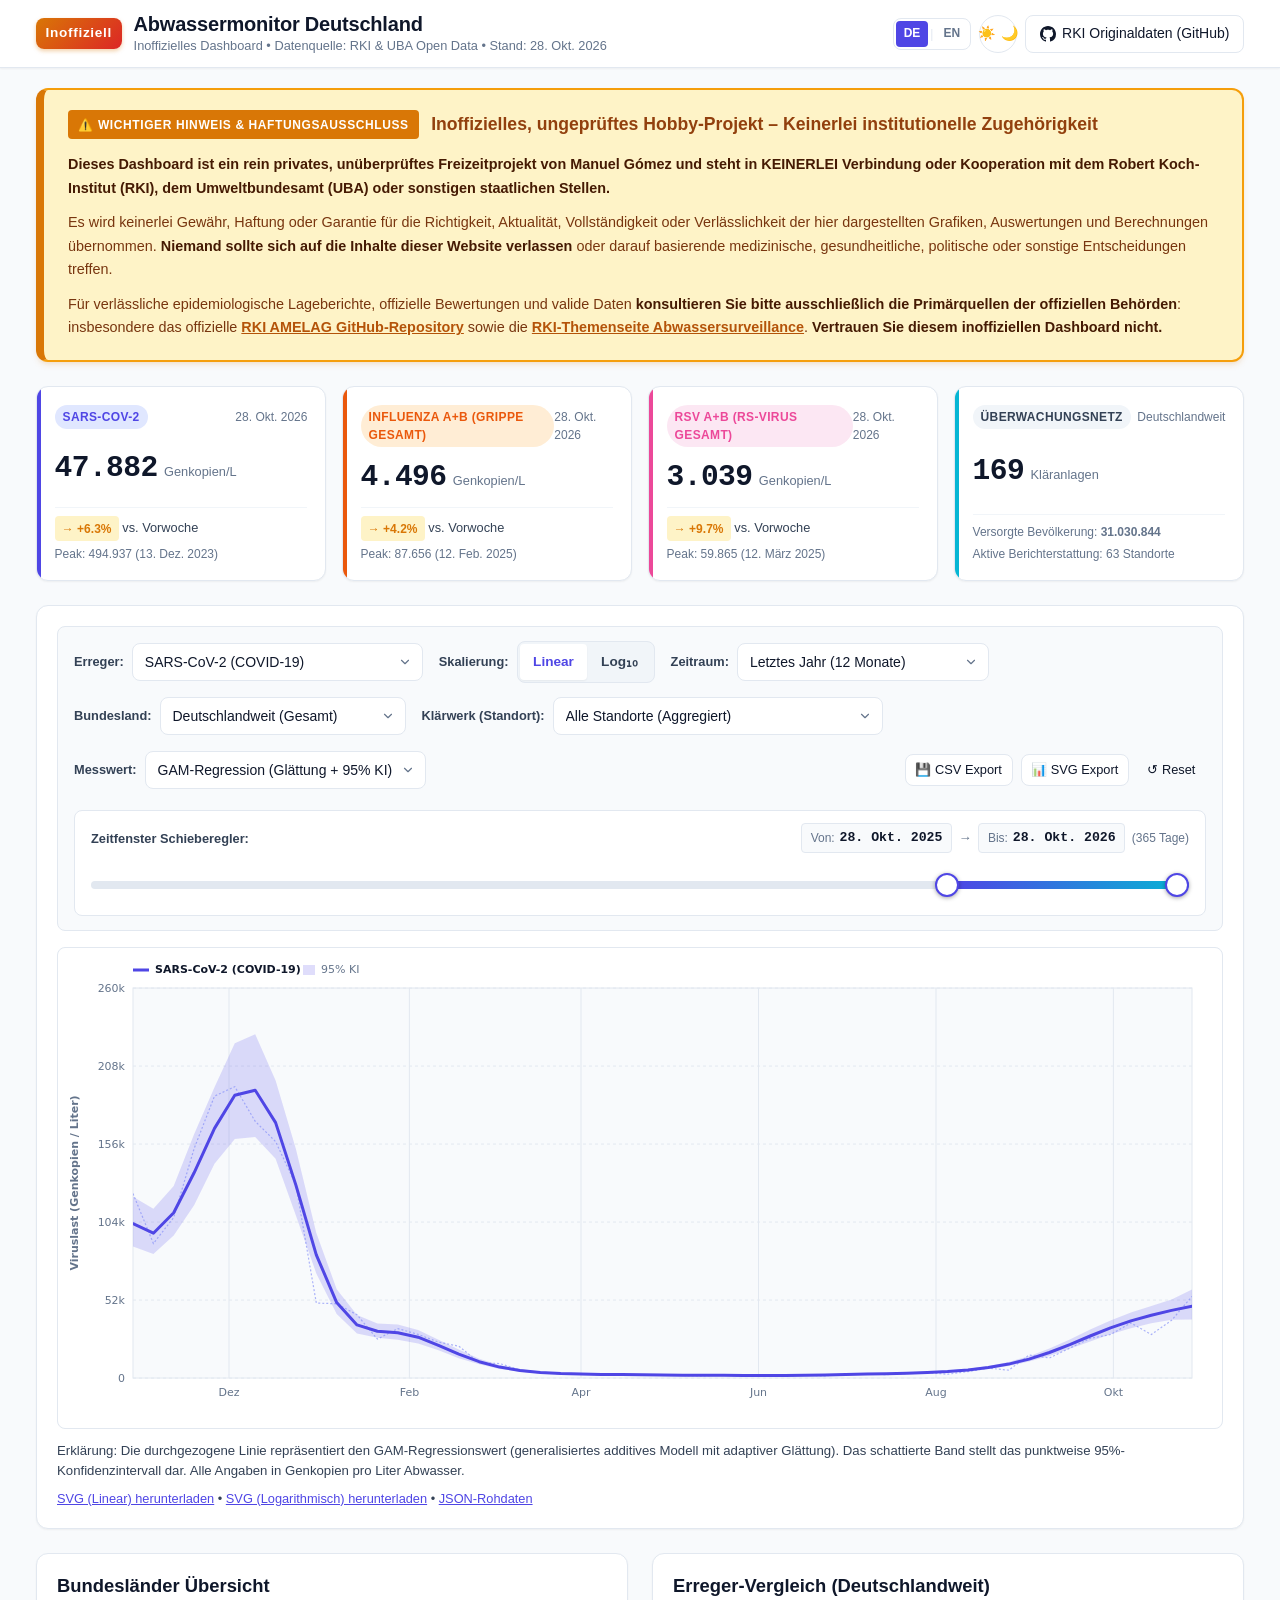
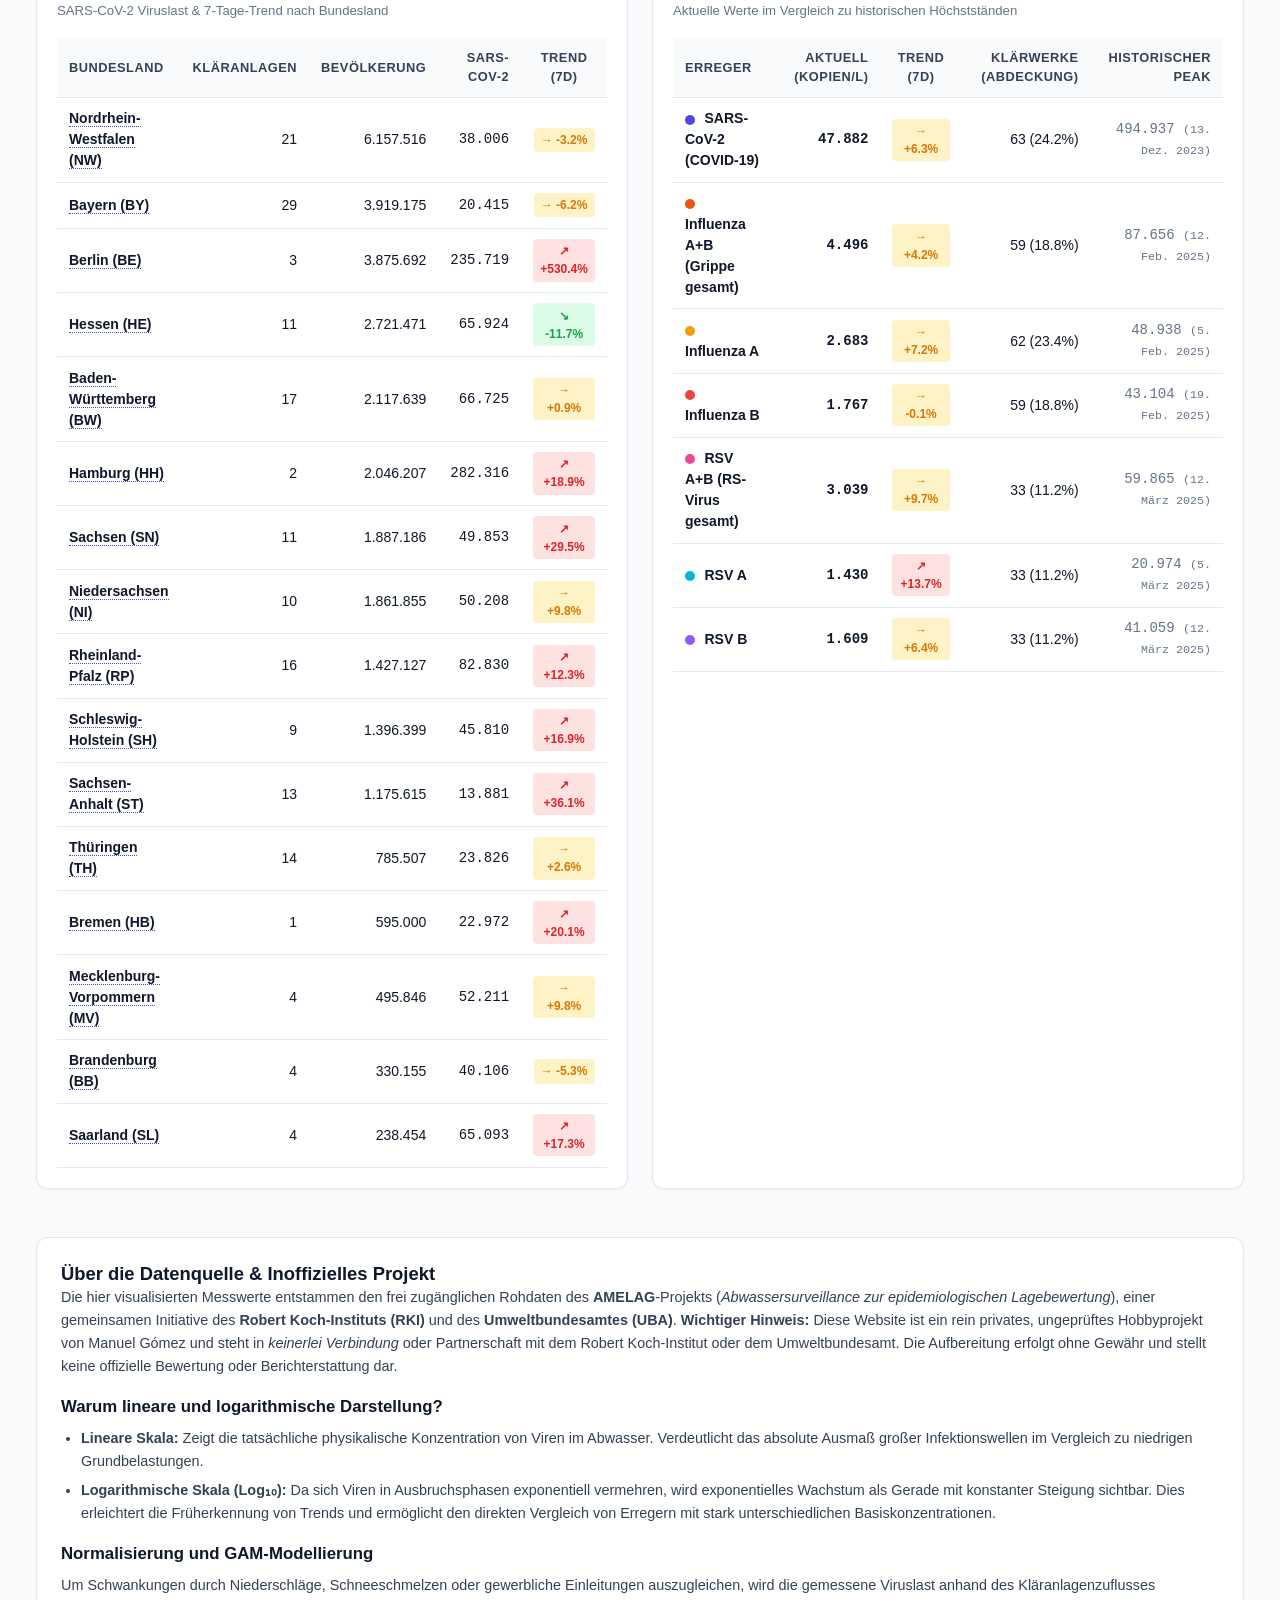
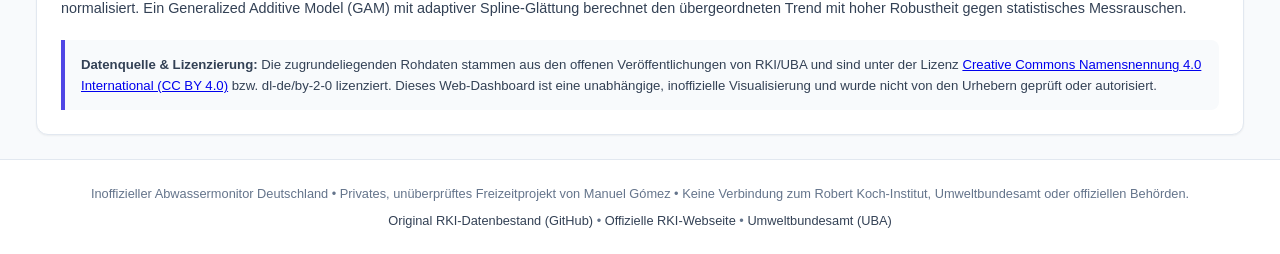
==== commit f764a29a: "chore(data): auto-update from RKI AMELAG (upstream commit 7e91644)" ====
--- a/index.html
+++ b/index.html
@@ -16,7 +16,7 @@
   <meta property="og:url" content="https://mgomezch.github.io/amelag-dashboard/">
   <meta property="og:image" content="assets/national_chart_linear.svg">
 
-  <link rel="stylesheet" href="css/dashboard.css?v=1793737309">
+  <link rel="stylesheet" href="css/dashboard.css?v=1793799456">
   
   <noscript>
     <style>
@@ -36,7 +36,7 @@
         <div class="brand-badge brand-badge-unofficial" data-i18n="brand_badge">Inoffiziell</div>
         <div>
           <h1 class="brand-title" data-i18n="brand_title">Abwassermonitor Deutschland</h1>
-          <p class="brand-subtitle"><span data-i18n="brand_sub">Inoffizielles Dashboard • Datenquelle: RKI &amp; UBA Open Data • Stand:</span> <time id="header-data-date" datetime="2026-10-21">21. Okt. 2026</time></p>
+          <p class="brand-subtitle"><span data-i18n="brand_sub">Inoffizielles Dashboard • Datenquelle: RKI &amp; UBA Open Data • Stand:</span> <time id="header-data-date" datetime="2026-10-28">28. Okt. 2026</time></p>
         </div>
       </div>
       <div class="header-actions">
@@ -77,45 +77,45 @@
       <div class="kpi-card" id="kpi-sars">
         <div class="kpi-header">
           <span class="pathogen-pill pathogen-sars">SARS-CoV-2</span>
-          <span class="kpi-date">21. Okt. 2026</span>
+          <span class="kpi-date">28. Okt. 2026</span>
         </div>
         <div class="kpi-value-row">
-          <span class="kpi-value" id="kpi-sars-val">51.944</span>
+          <span class="kpi-value" id="kpi-sars-val">47.882</span>
           <span class="kpi-unit" data-i18n="kpi_unit">Genkopien/L</span>
         </div>
         <div class="kpi-footer">
-          <span class="kpi-trend" id="kpi-sars-trend"><span class="badge badge-rising">↗ +11.3%</span> vs. Vorwoche</span>
-          <span class="kpi-sub">Peak: 489.953 (13. Dez. 2023)</span>
+          <span class="kpi-trend" id="kpi-sars-trend"><span class="badge badge-stable">→ +6.3%</span> vs. Vorwoche</span>
+          <span class="kpi-sub">Peak: 494.937 (13. Dez. 2023)</span>
         </div>
       </div>
 
       <div class="kpi-card" id="kpi-flu">
         <div class="kpi-header">
           <span class="pathogen-pill pathogen-flu">Influenza A+B (Grippe gesamt)</span>
-          <span class="kpi-date">21. Okt. 2026</span>
+          <span class="kpi-date">28. Okt. 2026</span>
         </div>
         <div class="kpi-value-row">
-          <span class="kpi-value" id="kpi-flu-val">4.659</span>
+          <span class="kpi-value" id="kpi-flu-val">4.496</span>
           <span class="kpi-unit" data-i18n="kpi_unit">Genkopien/L</span>
         </div>
         <div class="kpi-footer">
-          <span class="kpi-trend" id="kpi-flu-trend"><span class="badge badge-stable">→ +7.6%</span> vs. Vorwoche</span>
-          <span class="kpi-sub">Peak: 86.148 (12. Feb. 2025)</span>
+          <span class="kpi-trend" id="kpi-flu-trend"><span class="badge badge-stable">→ +4.2%</span> vs. Vorwoche</span>
+          <span class="kpi-sub">Peak: 87.656 (12. Feb. 2025)</span>
         </div>
       </div>
 
       <div class="kpi-card" id="kpi-rsv">
         <div class="kpi-header">
           <span class="pathogen-pill pathogen-rsv">RSV A+B (RS-Virus gesamt)</span>
-          <span class="kpi-date">21. Okt. 2026</span>
+          <span class="kpi-date">28. Okt. 2026</span>
         </div>
         <div class="kpi-value-row">
-          <span class="kpi-value" id="kpi-rsv-val">2.768</span>
+          <span class="kpi-value" id="kpi-rsv-val">3.039</span>
           <span class="kpi-unit" data-i18n="kpi_unit">Genkopien/L</span>
         </div>
         <div class="kpi-footer">
-          <span class="kpi-trend" id="kpi-rsv-trend"><span class="badge badge-rising">↗ +48.1%</span> vs. Vorwoche</span>
-          <span class="kpi-sub">Peak: 59.974 (12. März 2025)</span>
+          <span class="kpi-trend" id="kpi-rsv-trend"><span class="badge badge-stable">→ +9.7%</span> vs. Vorwoche</span>
+          <span class="kpi-sub">Peak: 59.865 (12. März 2025)</span>
         </div>
       </div>
 
@@ -130,7 +130,7 @@
         </div>
         <div class="kpi-footer">
           <span class="kpi-sub"><span data-i18n="covered_pop">Versorgte Bevölkerung:</span> <strong>31.030.844</strong></span>
-          <span class="kpi-sub"><span data-i18n="active_rep">Aktive Berichterstattung:</span> 39 <span data-i18n="sites">Standorte</span></span>
+          <span class="kpi-sub"><span data-i18n="active_rep">Aktive Berichterstattung:</span> 63 <span data-i18n="sites">Standorte</span></span>
         </div>
       </div>
     </section>
@@ -255,7 +255,7 @@
         <div id="chart-svg-container" class="chart-svg-container">
           <svg xmlns="http://www.w3.org/2000/svg" viewBox="0 0 980 480" class="amelag-chart-svg" role="img" aria-label="Bundesweite Viruslast im Abwasser (Lineare Skala (Genkopien / Liter))">
   <title>Abwassermonitor Deutschland - Lineare Skala (Genkopien / Liter)</title>
-  <desc>Zeitreihe der SARS-CoV-2, Influenza und RSV Viruslast im Abwasser (Deutschland, 2022-03-02 bis 2026-10-21).</desc>
+  <desc>Zeitreihe der SARS-CoV-2, Influenza und RSV Viruslast im Abwasser (Deutschland, 2022-03-02 bis 2026-10-28).</desc>
   <defs>
     <linearGradient id="ciGrad" x1="0%" y1="0%" x2="0%" y2="100%">
       <stop offset="0%" stop-color="#4f46e5" stop-opacity="0.25" />
@@ -282,31 +282,31 @@
     <text x="70" y="54.0" text-anchor="end" font-size="11" fill="var(--text-muted, #64748b)" font-family="system-ui, sans-serif">700k</text>
   </g>
   <g class="grid-x">
-    <line x1="141.4" y1="50" x2="141.4" y2="420" stroke="var(--grid-color, #f1f5f9)" stroke-width="1" />
-    <text x="141.4" y="438" text-anchor="middle" font-size="11" font-weight="normal" fill="var(--text-muted, #64748b)" font-family="system-ui, sans-serif">Jul '22</text>
-    <line x1="234.8" y1="50" x2="234.8" y2="420" stroke="var(--grid-major, #cbd5e1)" stroke-width="1" />
-    <text x="234.8" y="438" text-anchor="middle" font-size="11" font-weight="bold" fill="var(--text-muted, #64748b)" font-family="system-ui, sans-serif">2023</text>
-    <line x1="326.7" y1="50" x2="326.7" y2="420" stroke="var(--grid-color, #f1f5f9)" stroke-width="1" />
-    <text x="326.7" y="438" text-anchor="middle" font-size="11" font-weight="normal" fill="var(--text-muted, #64748b)" font-family="system-ui, sans-serif">Jul '23</text>
-    <line x1="420.1" y1="50" x2="420.1" y2="420" stroke="var(--grid-major, #cbd5e1)" stroke-width="1" />
-    <text x="420.1" y="438" text-anchor="middle" font-size="11" font-weight="bold" fill="var(--text-muted, #64748b)" font-family="system-ui, sans-serif">2024</text>
-    <line x1="512.5" y1="50" x2="512.5" y2="420" stroke="var(--grid-color, #f1f5f9)" stroke-width="1" />
-    <text x="512.5" y="438" text-anchor="middle" font-size="11" font-weight="normal" fill="var(--text-muted, #64748b)" font-family="system-ui, sans-serif">Jul '24</text>
-    <line x1="606.0" y1="50" x2="606.0" y2="420" stroke="var(--grid-major, #cbd5e1)" stroke-width="1" />
-    <text x="606.0" y="438" text-anchor="middle" font-size="11" font-weight="bold" fill="var(--text-muted, #64748b)" font-family="system-ui, sans-serif">2025</text>
-    <line x1="697.8" y1="50" x2="697.8" y2="420" stroke="var(--grid-color, #f1f5f9)" stroke-width="1" />
-    <text x="697.8" y="438" text-anchor="middle" font-size="11" font-weight="normal" fill="var(--text-muted, #64748b)" font-family="system-ui, sans-serif">Jul '25</text>
-    <line x1="791.3" y1="50" x2="791.3" y2="420" stroke="var(--grid-major, #cbd5e1)" stroke-width="1" />
-    <text x="791.3" y="438" text-anchor="middle" font-size="11" font-weight="bold" fill="var(--text-muted, #64748b)" font-family="system-ui, sans-serif">2026</text>
-    <line x1="883.1" y1="50" x2="883.1" y2="420" stroke="var(--grid-color, #f1f5f9)" stroke-width="1" />
-    <text x="883.1" y="438" text-anchor="middle" font-size="11" font-weight="normal" fill="var(--text-muted, #64748b)" font-family="system-ui, sans-serif">Jul '26</text>
+    <line x1="141.2" y1="50" x2="141.2" y2="420" stroke="var(--grid-color, #f1f5f9)" stroke-width="1" />
+    <text x="141.2" y="438" text-anchor="middle" font-size="11" font-weight="normal" fill="var(--text-muted, #64748b)" font-family="system-ui, sans-serif">Jul '22</text>
+    <line x1="234.2" y1="50" x2="234.2" y2="420" stroke="var(--grid-major, #cbd5e1)" stroke-width="1" />
+    <text x="234.2" y="438" text-anchor="middle" font-size="11" font-weight="bold" fill="var(--text-muted, #64748b)" font-family="system-ui, sans-serif">2023</text>
+    <line x1="325.7" y1="50" x2="325.7" y2="420" stroke="var(--grid-color, #f1f5f9)" stroke-width="1" />
+    <text x="325.7" y="438" text-anchor="middle" font-size="11" font-weight="normal" fill="var(--text-muted, #64748b)" font-family="system-ui, sans-serif">Jul '23</text>
+    <line x1="418.7" y1="50" x2="418.7" y2="420" stroke="var(--grid-major, #cbd5e1)" stroke-width="1" />
+    <text x="418.7" y="438" text-anchor="middle" font-size="11" font-weight="bold" fill="var(--text-muted, #64748b)" font-family="system-ui, sans-serif">2024</text>
+    <line x1="510.8" y1="50" x2="510.8" y2="420" stroke="var(--grid-color, #f1f5f9)" stroke-width="1" />
+    <text x="510.8" y="438" text-anchor="middle" font-size="11" font-weight="normal" fill="var(--text-muted, #64748b)" font-family="system-ui, sans-serif">Jul '24</text>
+    <line x1="603.8" y1="50" x2="603.8" y2="420" stroke="var(--grid-major, #cbd5e1)" stroke-width="1" />
+    <text x="603.8" y="438" text-anchor="middle" font-size="11" font-weight="bold" fill="var(--text-muted, #64748b)" font-family="system-ui, sans-serif">2025</text>
+    <line x1="695.3" y1="50" x2="695.3" y2="420" stroke="var(--grid-color, #f1f5f9)" stroke-width="1" />
+    <text x="695.3" y="438" text-anchor="middle" font-size="11" font-weight="normal" fill="var(--text-muted, #64748b)" font-family="system-ui, sans-serif">Jul '25</text>
+    <line x1="788.3" y1="50" x2="788.3" y2="420" stroke="var(--grid-major, #cbd5e1)" stroke-width="1" />
+    <text x="788.3" y="438" text-anchor="middle" font-size="11" font-weight="bold" fill="var(--text-muted, #64748b)" font-family="system-ui, sans-serif">2026</text>
+    <line x1="879.8" y1="50" x2="879.8" y2="420" stroke="var(--grid-color, #f1f5f9)" stroke-width="1" />
+    <text x="879.8" y="438" text-anchor="middle" font-size="11" font-weight="normal" fill="var(--text-muted, #64748b)" font-family="system-ui, sans-serif">Jul '26</text>
   </g>
   <g clip-path="url(#plotClip)">
-    <path d="M 80.0,247.9 L 83.6,213.4 L 87.1,159.5 L 90.7,124.5 L 94.2,120.1 L 97.8,137.8 L 101.3,182.2 L 104.9,226.6 L 108.4,272.4 L 112.0,310.3 L 115.5,334.0 L 119.1,350.6 L 122.6,354.5 L 126.2,343.5 L 129.8,312.5 L 133.3,255.4 L 136.9,208.5 L 140.4,178.9 L 144.0,154.8 L 147.5,150.0 L 151.1,159.8 L 154.6,215.8 L 158.2,278.1 L 161.7,314.8 L 165.3,334.9 L 168.8,341.7 L 172.4,349.6 L 176.0,358.1 L 179.5,354.2 L 183.1,335.5 L 186.6,292.5 L 190.2,239.6 L 193.7,221.9 L 197.3,229.5 L 200.8,267.7 L 204.4,304.5 L 207.9,324.2 L 211.5,332.0 L 215.0,320.5 L 218.6,293.8 L 222.1,256.3 L 225.7,222.0 L 229.3,236.8 L 232.8,275.3 L 236.4,321.4 L 239.9,355.4 L 243.5,364.9 L 247.0,353.0 L 250.6,313.2 L 254.1,255.7 L 257.7,226.9 L 261.2,214.2 L 264.8,216.5 L 268.3,228.3 L 271.9,253.7 L 275.5,298.8 L 279.0,328.5 L 282.6,342.0 L 286.1,344.8 L 289.7,343.6 L 293.2,352.8 L 296.8,364.0 L 300.3,374.3 L 303.9,383.4 L 307.4,389.1 L 311.0,394.6 L 314.5,398.8 L 318.1,402.0 L 321.7,405.2 L 325.2,406.5 L 328.8,406.0 L 332.3,403.8 L 335.9,400.5 L 339.4,398.7 L 343.0,396.4 L 346.5,392.8 L 350.1,387.1 L 353.6,377.5 L 357.2,367.7 L 360.7,356.6 L 364.3,345.8 L 367.9,339.4 L 371.4,329.6 L 375.0,319.1 L 378.5,305.3 L 382.1,287.3 L 385.6,274.7 L 389.2,258.8 L 392.7,247.3 L 396.3,231.9 L 399.8,198.8 L 403.4,157.0 L 406.9,107.6 L 410.5,96.5 L 414.0,145.8 L 417.6,208.0 L 421.2,274.3 L 424.7,317.3 L 428.3,336.6 L 431.8,344.3 L 435.4,348.9 L 438.9,365.0 L 442.5,383.2 L 446.0,394.2 L 449.6,399.8 L 453.1,401.6 L 456.7,402.8 L 460.2,404.1 L 463.8,405.1 L 467.4,406.8 L 470.9,407.5 L 474.5,406.4 L 478.0,403.6 L 481.6,399.3 L 485.1,397.6 L 488.7,398.0 L 492.2,397.9 L 495.8,396.9 L 499.3,392.8 L 502.9,385.7 L 506.4,375.1 L 510.0,361.0 L 513.6,351.4 L 517.1,344.3 L 520.7,342.4 L 524.2,344.9 L 527.8,343.5 L 531.3,340.8 L 534.9,334.7 L 538.4,331.7 L 542.0,337.7 L 545.5,341.0 L 549.1,341.3 L 552.6,335.5 L 556.2,322.0 L 559.8,308.1 L 563.3,291.3 L 566.9,285.7 L 570.4,292.4 L 574.0,300.7 L 577.5,315.3 L 581.1,325.7 L 584.6,333.7 L 588.2,340.1 L 591.7,339.0 L 595.3,335.9 L 598.8,332.1 L 602.4,340.1 L 606.0,362.4 L 609.5,378.1 L 613.1,386.4 L 616.6,389.3 L 620.2,389.7 L 623.7,392.6 L 627.3,395.5 L 630.8,398.3 L 634.4,400.8 L 637.9,402.1 L 641.5,403.5 L 645.0,404.0 L 648.6,403.5 L 652.1,403.0 L 655.7,402.5 L 659.3,404.5 L 662.8,406.7 L 666.4,406.9 L 669.9,405.3 L 673.5,401.7 L 677.0,399.1 L 680.6,398.3 L 684.1,397.3 L 687.7,397.0 L 691.2,396.1 L 694.8,396.6 L 698.3,398.6 L 701.9,398.6 L 705.5,397.0 L 709.0,392.7 L 712.6,386.8 L 716.1,382.2 L 719.7,375.6 L 723.2,369.0 L 726.8,362.0 L 730.3,355.2 L 733.9,354.4 L 737.4,350.4 L 741.0,340.0 L 744.5,324.4 L 748.1,312.9 L 751.7,325.8 L 755.2,343.8 L 758.8,355.4 L 762.3,358.9 L 765.9,352.2 L 769.4,339.2 L 773.0,319.8 L 776.5,301.1 L 780.1,300.5 L 783.6,315.8 L 787.2,345.3 L 790.7,372.1 L 794.3,387.9 L 797.9,396.4 L 801.4,400.2 L 805.0,402.4 L 808.5,404.5 L 812.1,406.8 L 815.6,410.1 L 819.2,413.1 L 822.7,415.3 L 826.3,416.9 L 829.8,417.7 L 833.4,418.2 L 836.9,418.5 L 840.5,418.7 L 844.0,418.8 L 847.6,418.9 L 851.2,419.0 L 854.7,419.0 L 858.3,419.0 L 861.8,419.1 L 865.4,419.1 L 868.9,419.1 L 872.5,419.0 L 876.0,419.0 L 879.6,418.8 L 883.1,418.7 L 886.7,418.5 L 890.2,418.3 L 893.8,418.1 L 897.4,417.8 L 900.9,417.4 L 904.5,416.8 L 908.0,415.9 L 911.6,414.5 L 915.1,412.5 L 918.7,409.9 L 922.2,406.5 L 925.8,402.8 L 929.3,398.9 L 932.9,395.2 L 936.4,391.3 L 940.0,385.6 L 940.0,398.1 L 936.4,398.8 L 932.9,401.1 L 929.3,404.0 L 925.8,407.0 L 922.2,409.9 L 918.7,412.4 L 915.1,414.4 L 911.6,415.9 L 908.0,416.9 L 904.5,417.7 L 900.9,418.1 L 897.4,418.4 L 893.8,418.6 L 890.2,418.8 L 886.7,418.9 L 883.1,419.1 L 879.6,419.2 L 876.0,419.3 L 872.5,419.3 L 868.9,419.3 L 865.4,419.4 L 861.8,419.3 L 858.3,419.3 L 854.7,419.3 L 851.2,419.3 L 847.6,419.2 L 844.0,419.1 L 840.5,419.1 L 836.9,418.9 L 833.4,418.7 L 829.8,418.4 L 826.3,417.7 L 822.7,416.7 L 819.2,415.1 L 815.6,412.8 L 812.1,410.4 L 808.5,408.4 L 805.0,407.1 L 801.4,405.4 L 797.9,402.6 L 794.3,397.2 L 790.7,384.8 L 787.2,365.2 L 783.6,343.9 L 780.1,331.2 L 776.5,334.3 L 773.0,345.5 L 769.4,360.1 L 765.9,370.8 L 762.3,374.0 L 758.8,373.1 L 755.2,364.1 L 751.7,350.3 L 748.1,343.8 L 744.5,349.1 L 741.0,361.4 L 737.4,368.5 L 733.9,370.3 L 730.3,373.2 L 726.8,376.7 L 723.2,382.7 L 719.7,388.0 L 716.1,391.6 L 712.6,396.3 L 709.0,400.1 L 705.5,403.3 L 701.9,405.0 L 698.3,404.2 L 694.8,403.5 L 691.2,402.9 L 687.7,403.0 L 684.1,403.8 L 680.6,403.7 L 677.0,404.6 L 673.5,406.8 L 669.9,409.2 L 666.4,410.9 L 662.8,410.3 L 659.3,408.8 L 655.7,407.7 L 652.1,407.4 L 648.6,408.1 L 645.0,408.3 L 641.5,407.9 L 637.9,407.4 L 634.4,405.9 L 630.8,404.4 L 627.3,402.2 L 623.7,399.9 L 620.2,398.8 L 616.6,398.2 L 613.1,397.9 L 609.5,393.4 L 606.0,381.7 L 602.4,368.4 L 598.8,359.9 L 595.3,360.5 L 591.7,364.1 L 588.2,362.1 L 584.6,359.1 L 581.1,352.3 L 577.5,343.6 L 574.0,335.9 L 570.4,325.2 L 566.9,322.3 L 563.3,327.1 L 559.8,337.1 L 556.2,350.4 L 552.6,357.8 L 549.1,362.8 L 545.5,363.6 L 542.0,359.4 L 538.4,357.8 L 534.9,358.2 L 531.3,362.0 L 527.8,365.6 L 524.2,364.1 L 520.7,364.0 L 517.1,365.0 L 513.6,369.5 L 510.0,378.5 L 506.4,387.3 L 502.9,395.5 L 499.3,400.6 L 495.8,403.0 L 492.2,404.3 L 488.7,404.1 L 485.1,404.2 L 481.6,405.9 L 478.0,408.3 L 474.5,410.7 L 470.9,411.3 L 467.4,410.8 L 463.8,410.0 L 460.2,408.9 L 456.7,408.4 L 453.1,407.5 L 449.6,405.7 L 446.0,402.4 L 442.5,394.1 L 438.9,382.1 L 435.4,371.9 L 431.8,367.6 L 428.3,365.5 L 424.7,351.6 L 421.2,324.2 L 417.6,285.1 L 414.0,237.4 L 410.5,212.7 L 406.9,218.7 L 403.4,248.1 L 399.8,279.3 L 396.3,291.2 L 392.7,300.0 L 389.2,307.5 L 385.6,313.6 L 382.1,325.5 L 378.5,336.6 L 375.0,348.9 L 371.4,357.7 L 367.9,362.1 L 364.3,368.7 L 360.7,375.5 L 357.2,383.7 L 353.6,391.7 L 350.1,396.9 L 346.5,401.3 L 343.0,403.5 L 339.4,404.6 L 335.9,406.4 L 332.3,408.2 L 328.8,410.0 L 325.2,410.5 L 321.7,409.3 L 318.1,407.5 L 314.5,404.8 L 311.0,402.0 L 307.4,398.8 L 303.9,393.9 L 300.3,388.8 L 296.8,381.1 L 293.2,372.9 L 289.7,368.8 L 286.1,367.2 L 282.6,366.8 L 279.0,357.1 L 275.5,333.8 L 271.9,307.6 L 268.3,284.7 L 264.8,277.8 L 261.2,277.8 L 257.7,281.9 L 254.1,309.9 L 250.6,346.1 L 247.0,373.0 L 243.5,382.5 L 239.9,373.4 L 236.4,351.7 L 232.8,317.8 L 229.3,285.7 L 225.7,281.6 L 222.1,300.2 L 218.6,330.2 L 215.0,349.0 L 211.5,355.7 L 207.9,355.3 L 204.4,338.5 L 200.8,312.3 L 197.3,287.7 L 193.7,277.5 L 190.2,299.9 L 186.6,332.6 L 183.1,361.5 L 179.5,376.7 L 176.0,376.3 L 172.4,371.9 L 168.8,366.3 L 165.3,360.5 L 161.7,351.2 L 158.2,322.0 L 154.6,279.6 L 151.1,243.1 L 147.5,229.6 L 144.0,244.3 L 140.4,255.7 L 136.9,278.5 L 133.3,314.0 L 129.8,346.1 L 126.2,369.4 L 122.6,377.1 L 119.1,374.6 L 115.5,365.2 L 112.0,345.8 L 108.4,320.6 L 104.9,289.9 L 101.3,256.7 L 97.8,233.2 L 94.2,214.8 L 90.7,220.0 L 87.1,249.0 L 83.6,292.0 L 80.0,341.5 Z" fill="url(#ciGrad)" />
-    <path d="M 80.0,304.4 L 83.6,287.0 L 87.1,144.4 L 90.7,174.6 L 94.2,202.2 L 97.8,152.3 L 101.3,225.7 L 104.9,246.9 L 108.4,320.3 L 112.0,325.2 L 115.5,345.4 L 119.1,355.6 L 122.6,394.1 L 126.2,351.6 L 129.8,313.1 L 133.3,285.2 L 136.9,240.0 L 140.4,241.3 L 144.0,232.9 L 147.5,233.2 L 151.1,231.3 L 154.6,273.3 L 158.2,316.9 L 161.7,351.2 L 165.3,360.5 L 168.8,366.7 L 172.4,368.2 L 176.0,370.3 L 179.5,371.4 L 183.1,341.1 L 186.6,280.6 L 190.2,318.1 L 193.7,269.8 L 197.3,272.3 L 200.8,302.4 L 204.4,345.1 L 207.9,349.8 L 211.5,342.9 L 215.0,336.8 L 218.6,304.5 L 222.1,309.5 L 225.7,257.4 L 229.3,265.1 L 232.8,216.0 L 236.4,326.7 L 239.9,365.4 L 243.5,370.2 L 247.0,356.5 L 250.6,311.2 L 254.1,310.9 L 257.7,279.1 L 261.2,266.2 L 264.8,262.0 L 268.3,213.2 L 271.9,252.0 L 275.5,304.7 L 279.0,349.4 L 282.6,346.4 L 286.1,346.4 L 289.7,351.3 L 293.2,355.0 L 296.8,367.0 L 300.3,379.4 L 303.9,390.1 L 307.4,392.9 L 311.0,401.2 L 314.5,403.4 L 318.1,406.5 L 321.7,407.8 L 325.2,408.8 L 328.8,409.4 L 332.3,403.4 L 335.9,404.4 L 339.4,399.2 L 343.0,393.2 L 346.5,390.8 L 350.1,384.5 L 353.6,383.5 L 357.2,386.4 L 360.7,367.5 L 364.3,351.0 L 367.9,347.8 L 371.4,355.8 L 375.0,353.3 L 378.5,322.9 L 382.1,303.7 L 385.6,283.4 L 389.2,267.2 L 392.7,249.9 L 396.3,184.3 L 399.8,181.5 L 403.4,152.3 L 406.9,110.6 L 410.5,-81.4 L 414.0,85.4 L 417.6,151.3 L 421.2,221.7 L 424.7,331.1 L 428.3,333.3 L 431.8,324.7 L 435.4,336.3 L 438.9,350.5 L 442.5,371.6 L 446.0,389.1 L 449.6,400.2 L 453.1,401.4 L 456.7,400.5 L 460.2,401.7 L 463.8,410.1 L 467.4,402.1 L 470.9,407.9 L 474.5,408.6 L 478.0,404.2 L 481.6,395.8 L 485.1,399.6 L 488.7,402.1 L 492.2,394.7 L 495.8,395.1 L 499.3,394.8 L 502.9,382.3 L 506.4,367.7 L 510.0,365.6 L 513.6,349.7 L 517.1,339.0 L 520.7,349.9 L 524.2,350.1 L 527.8,348.6 L 531.3,351.5 L 534.9,349.9 L 538.4,343.4 L 542.0,348.9 L 545.5,340.0 L 549.1,338.0 L 552.6,348.0 L 556.2,315.0 L 559.8,316.2 L 563.3,285.5 L 566.9,291.7 L 570.4,314.5 L 574.0,328.0 L 577.5,344.5 L 581.1,329.5 L 584.6,315.7 L 588.2,334.6 L 591.7,353.3 L 595.3,341.0 L 598.8,345.7 L 602.4,329.6 L 606.0,369.1 L 609.5,386.2 L 613.1,397.9 L 616.6,383.4 L 620.2,385.5 L 623.7,399.3 L 627.3,396.3 L 630.8,400.0 L 634.4,402.4 L 637.9,406.6 L 641.5,405.8 L 645.0,406.2 L 648.6,406.6 L 652.1,406.9 L 655.7,405.6 L 659.3,406.3 L 662.8,406.0 L 666.4,411.7 L 669.9,409.8 L 673.5,403.9 L 677.0,402.2 L 680.6,397.9 L 684.1,401.1 L 687.7,401.9 L 691.2,399.4 L 694.8,396.4 L 698.3,405.6 L 701.9,401.4 L 705.5,394.9 L 709.0,389.3 L 712.6,391.4 L 716.1,381.1 L 719.7,389.9 L 723.2,386.7 L 726.8,371.6 L 730.3,366.2 L 733.9,366.3 L 737.4,355.3 L 741.0,349.7 L 744.5,345.7 L 748.1,313.3 L 751.7,346.8 L 755.2,345.8 L 758.8,355.1 L 762.3,372.7 L 765.9,363.5 L 769.4,339.2 L 773.0,320.8 L 776.5,317.5 L 780.1,329.7 L 783.6,336.8 L 787.2,352.0 L 790.7,393.6 L 794.3,393.9 L 797.9,397.7 L 801.4,406.3 L 805.0,402.6 L 808.5,404.6 L 812.1,407.4 L 815.6,408.8 L 819.2,414.6 L 822.7,414.9 L 826.3,417.1 L 829.8,418.3 L 833.4,418.5 L 836.9,418.4 L 840.5,419.0 L 844.0,418.9 L 847.6,419.1 L 851.2,419.1 L 854.7,419.1 L 858.3,419.2 L 861.8,418.9 L 865.4,419.4 L 868.9,419.2 L 872.5,419.3 L 876.0,419.0 L 879.6,419.3 L 883.1,418.4 L 886.7,418.5 L 890.2,418.9 L 893.8,418.4 L 897.4,418.2 L 900.9,418.6 L 904.5,417.7 L 908.0,416.5 L 911.6,417.2 L 915.1,411.9 L 918.7,413.0 L 922.2,409.5 L 925.8,406.1 L 929.3,404.7 L 932.9,400.7 L 936.4,400.9 L 940.0,394.0" fill="none" stroke="#93c5fd" stroke-width="1" stroke-dasharray="2,2" opacity="0.75" />
-    <path d="M 403.4,418.6 L 406.9,418.0 L 410.5,416.0 L 414.0,413.8 L 421.2,414.1 L 424.7,413.1 L 428.3,410.1 L 431.8,405.6 L 435.4,401.7 L 438.9,401.6 L 442.5,406.3 L 446.0,411.8 L 449.6,414.9 L 453.1,416.0 L 456.7,416.3 L 460.2,416.6 L 463.8,417.0 L 467.4,417.5 L 470.9,417.7 L 474.5,417.8 L 478.0,417.9 L 481.6,418.1 L 485.1,418.2 L 488.7,418.3 L 492.2,418.3 L 495.8,418.3 L 499.3,418.3 L 502.9,418.4 L 506.4,418.4 L 510.0,418.4 L 513.6,418.3 L 517.1,418.3 L 520.7,418.3 L 524.2,418.3 L 527.8,418.3 L 531.3,418.3 L 534.9,418.3 L 538.4,418.3 L 542.0,418.3 L 545.5,418.3 L 549.1,418.3 L 552.6,418.3 L 556.2,418.3 L 559.8,418.4 L 563.3,418.4 L 566.9,418.4 L 570.4,418.4 L 574.0,418.3 L 577.5,418.2 L 581.1,418.1 L 584.6,418.0 L 588.2,418.0 L 591.7,417.7 L 595.3,417.0 L 598.8,415.6 L 602.4,413.5 L 606.0,410.6 L 609.5,406.4 L 613.1,400.0 L 616.6,391.2 L 620.2,382.0 L 623.7,375.8 L 627.3,374.5 L 630.8,377.5 L 634.4,383.9 L 637.9,392.8 L 641.5,401.9 L 645.0,408.7 L 648.6,412.8 L 652.1,415.1 L 655.7,416.4 L 659.3,417.2 L 662.8,417.7 L 666.4,418.0 L 669.9,418.0 L 673.5,417.9 L 677.0,417.9 L 680.6,417.9 L 684.1,418.0 L 687.7,418.1 L 691.2,418.1 L 694.8,418.1 L 698.3,418.1 L 701.9,418.1 L 705.5,418.2 L 709.0,418.2 L 712.6,418.2 L 716.1,418.2 L 719.7,418.2 L 723.2,418.2 L 726.8,418.2 L 730.3,418.2 L 733.9,418.2 L 737.4,418.3 L 741.0,418.2 L 744.5,418.1 L 748.1,418.0 L 751.7,417.8 L 755.2,417.8 L 758.8,417.8 L 762.3,417.8 L 765.9,417.7 L 769.4,417.4 L 773.0,416.5 L 776.5,414.7 L 780.1,412.0 L 783.6,408.6 L 787.2,405.6 L 790.7,404.4 L 794.3,405.0 L 797.9,405.5 L 801.4,404.1 L 805.0,401.6 L 808.5,401.1 L 812.1,404.9 L 815.6,410.1 L 819.2,413.9 L 822.7,416.1 L 826.3,417.3 L 829.8,417.8 L 833.4,418.0 L 836.9,418.0 L 840.5,418.1 L 844.0,418.2 L 847.6,418.2 L 851.2,418.2 L 854.7,418.2 L 858.3,418.2 L 861.8,418.2 L 865.4,418.3 L 868.9,418.3 L 872.5,418.3 L 876.0,418.3 L 879.6,418.3 L 883.1,418.2 L 886.7,418.2 L 890.2,418.2 L 893.8,418.2 L 897.4,418.2 L 900.9,418.2 L 904.5,418.2 L 908.0,418.2 L 911.6,418.2 L 915.1,418.2 L 918.7,418.2 L 922.2,418.1 L 925.8,418.1 L 929.3,418.0 L 932.9,417.9 L 936.4,417.7 L 940.0,417.5" fill="none" stroke="#ea580c" stroke-width="2" opacity="0.9" />
-    <path d="M 559.8,418.5 L 563.3,418.5 L 566.9,418.5 L 570.4,418.5 L 574.0,418.5 L 577.5,418.4 L 581.1,418.4 L 584.6,418.3 L 588.2,418.1 L 591.7,417.9 L 595.3,417.5 L 598.8,416.9 L 613.1,411.4 L 616.6,408.8 L 620.2,405.7 L 623.7,402.1 L 627.3,398.2 L 630.8,394.2 L 634.4,390.9 L 637.9,388.7 L 641.5,388.3 L 645.0,390.0 L 648.6,393.4 L 652.1,398.0 L 655.7,402.8 L 659.3,407.2 L 662.8,410.7 L 666.4,413.3 L 669.9,415.2 L 673.5,416.4 L 677.0,417.2 L 680.6,417.7 L 684.1,418.0 L 687.7,418.3 L 691.2,418.4 L 694.8,418.5 L 698.3,418.6 L 701.9,418.6 L 705.5,418.7 L 709.0,418.7 L 712.6,418.7 L 716.1,418.7 L 719.7,418.7 L 723.2,418.7 L 726.8,418.7 L 730.3,418.7 L 733.9,418.7 L 737.4,418.6 L 741.0,418.6 L 744.5,418.6 L 748.1,418.5 L 751.7,418.4 L 755.2,418.3 L 758.8,418.1 L 762.3,417.9 L 765.9,417.7 L 769.4,417.5 L 773.0,417.2 L 776.5,416.9 L 780.1,416.5 L 783.6,416.0 L 787.2,415.3 L 790.7,414.3 L 794.3,412.9 L 797.9,411.2 L 801.4,409.1 L 805.0,406.5 L 808.5,403.5 L 812.1,400.7 L 815.6,398.6 L 819.2,397.6 L 822.7,397.6 L 826.3,398.5 L 829.8,400.3 L 833.4,402.7 L 836.9,405.4 L 840.5,408.1 L 844.0,410.6 L 847.6,412.8 L 851.2,414.5 L 854.7,415.7 L 858.3,416.7 L 861.8,417.3 L 865.4,417.8 L 868.9,418.1 L 872.5,418.4 L 876.0,418.5 L 879.6,418.7 L 883.1,418.8" fill="none" stroke="#ec4899" stroke-width="2" opacity="0.9" />
-    <path d="M 80.0,303.7 L 83.6,257.3 L 87.1,209.0 L 90.7,176.9 L 94.2,172.0 L 97.8,190.4 L 101.3,223.0 L 104.9,261.4 L 108.4,298.9 L 112.0,329.8 L 115.5,351.4 L 119.1,363.9 L 122.6,367.0 L 126.2,357.8 L 129.8,330.9 L 133.3,287.9 L 136.9,247.0 L 140.4,221.0 L 144.0,204.1 L 147.5,193.3 L 151.1,205.5 L 154.6,250.7 L 158.2,302.1 L 161.7,334.9 L 165.3,348.8 L 168.8,355.2 L 172.4,361.9 L 176.0,368.0 L 179.5,366.6 L 183.1,349.7 L 186.6,314.4 L 190.2,272.8 L 193.7,252.0 L 197.3,261.3 L 200.8,291.9 L 204.4,323.0 L 207.9,341.3 L 211.5,344.7 L 215.0,336.0 L 218.6,313.5 L 222.1,280.0 L 225.7,254.5 L 229.3,263.2 L 232.8,298.4 L 236.4,337.9 L 239.9,365.2 L 243.5,374.6 L 247.0,363.9 L 250.6,331.2 L 254.1,285.5 L 257.7,256.7 L 261.2,248.9 L 264.8,249.9 L 268.3,259.0 L 271.9,283.3 L 275.5,317.8 L 279.0,344.1 L 282.6,355.6 L 286.1,357.0 L 289.7,357.5 L 293.2,363.7 L 296.8,373.3 L 300.3,382.2 L 303.9,389.1 L 307.4,394.4 L 311.0,398.6 L 314.5,402.0 L 318.1,405.0 L 321.7,407.4 L 325.2,408.6 L 328.8,408.2 L 332.3,406.2 L 335.9,403.7 L 339.4,401.9 L 343.0,400.2 L 346.5,397.5 L 350.1,392.5 L 353.6,385.3 L 357.2,376.4 L 360.7,366.9 L 364.3,358.3 L 367.9,351.7 L 371.4,345.0 L 375.0,335.3 L 378.5,322.2 L 382.1,308.0 L 385.6,295.7 L 389.2,285.3 L 392.7,276.0 L 396.3,264.3 L 399.8,243.6 L 403.4,207.4 L 406.9,169.2 L 410.5,161.0 L 414.0,196.2 L 417.6,250.9 L 421.2,301.9 L 424.7,336.2 L 428.3,352.6 L 431.8,357.0 L 435.4,361.5 L 438.9,374.4 L 442.5,389.2 L 446.0,398.7 L 449.6,403.0 L 453.1,404.8 L 456.7,405.8 L 460.2,406.8 L 463.8,407.8 L 467.4,409.0 L 470.9,409.5 L 474.5,408.7 L 478.0,406.1 L 481.6,402.9 L 485.1,401.2 L 488.7,401.3 L 492.2,401.4 L 495.8,400.2 L 499.3,397.0 L 502.9,391.0 L 506.4,381.7 L 510.0,370.5 L 513.6,361.1 L 517.1,355.5 L 520.7,354.1 L 524.2,355.2 L 527.8,355.5 L 531.3,352.2 L 534.9,347.4 L 538.4,345.9 L 542.0,349.4 L 545.5,353.2 L 549.1,352.9 L 552.6,347.5 L 556.2,337.4 L 559.8,323.7 L 563.3,310.7 L 566.9,305.5 L 570.4,310.0 L 574.0,319.9 L 577.5,330.6 L 581.1,340.1 L 584.6,347.5 L 588.2,352.0 L 591.7,352.7 L 595.3,349.2 L 598.8,347.3 L 602.4,355.8 L 606.0,373.0 L 609.5,386.7 L 613.1,392.7 L 616.6,394.1 L 620.2,394.7 L 623.7,396.5 L 627.3,399.1 L 630.8,401.6 L 634.4,403.5 L 637.9,404.9 L 641.5,405.9 L 645.0,406.3 L 648.6,406.0 L 652.1,405.4 L 655.7,405.3 L 659.3,406.8 L 662.8,408.6 L 666.4,409.1 L 669.9,407.4 L 673.5,404.5 L 677.0,402.1 L 680.6,401.2 L 684.1,400.9 L 687.7,400.2 L 691.2,399.8 L 694.8,400.3 L 698.3,401.6 L 701.9,402.1 L 705.5,400.4 L 709.0,396.7 L 712.6,391.9 L 716.1,387.2 L 719.7,382.3 L 723.2,376.4 L 726.8,369.9 L 730.3,365.0 L 733.9,362.9 L 737.4,360.1 L 741.0,351.5 L 744.5,337.6 L 748.1,329.7 L 751.7,339.0 L 755.2,354.7 L 758.8,365.0 L 762.3,367.0 L 765.9,362.3 L 769.4,350.4 L 773.0,333.6 L 776.5,319.1 L 780.1,317.0 L 783.6,331.0 L 787.2,356.0 L 790.7,378.9 L 794.3,393.0 L 797.9,399.7 L 801.4,403.0 L 805.0,404.9 L 808.5,406.5 L 812.1,408.7 L 815.6,411.5 L 819.2,414.2 L 822.7,416.1 L 826.3,417.3 L 829.8,418.1 L 833.4,418.5 L 836.9,418.7 L 840.5,418.9 L 844.0,419.0 L 847.6,419.1 L 851.2,419.1 L 854.7,419.2 L 858.3,419.2 L 861.8,419.2 L 865.4,419.2 L 868.9,419.2 L 872.5,419.2 L 876.0,419.1 L 879.6,419.0 L 883.1,418.9 L 886.7,418.7 L 890.2,418.6 L 893.8,418.4 L 897.4,418.1 L 900.9,417.8 L 904.5,417.3 L 908.0,416.5 L 911.6,415.3 L 915.1,413.6 L 918.7,411.2 L 922.2,408.4 L 925.8,405.1 L 929.3,401.6 L 932.9,398.3 L 936.4,395.3 L 940.0,392.5" fill="none" stroke="#4f46e5" stroke-width="3" />
+    <path d="M 80.0,248.0 L 83.5,213.2 L 87.1,159.0 L 90.6,123.9 L 94.2,119.7 L 97.7,136.9 L 101.2,181.0 L 104.8,225.6 L 108.3,272.0 L 111.9,310.9 L 115.4,335.1 L 118.9,351.8 L 122.5,356.0 L 126.0,345.2 L 129.5,314.2 L 133.1,256.2 L 136.6,205.9 L 140.2,176.2 L 143.7,153.3 L 147.2,151.3 L 150.8,162.3 L 154.3,214.2 L 157.9,276.6 L 161.4,314.0 L 164.9,335.2 L 168.5,343.0 L 172.0,349.4 L 175.6,357.6 L 179.1,354.0 L 182.6,335.4 L 186.2,293.5 L 189.7,238.3 L 193.3,221.4 L 196.8,231.5 L 200.3,266.7 L 203.9,303.3 L 207.4,322.9 L 210.9,331.2 L 214.5,321.4 L 218.0,293.8 L 221.6,255.2 L 225.1,218.7 L 228.6,236.1 L 232.2,281.2 L 235.7,323.6 L 239.3,353.8 L 242.8,362.4 L 246.3,352.1 L 249.9,317.7 L 253.4,260.8 L 257.0,225.7 L 260.5,211.0 L 264.0,214.1 L 267.6,232.8 L 271.1,257.6 L 274.7,297.9 L 278.2,327.6 L 281.7,341.5 L 285.3,345.8 L 288.8,344.6 L 292.3,352.1 L 295.9,364.4 L 299.4,374.5 L 303.0,383.4 L 306.5,389.2 L 310.0,394.5 L 313.6,399.3 L 317.1,402.3 L 320.7,405.1 L 324.2,406.3 L 327.7,405.9 L 331.3,404.2 L 334.8,401.0 L 338.4,398.5 L 341.9,396.1 L 345.4,392.2 L 349.0,387.2 L 352.5,378.4 L 356.0,368.1 L 359.6,357.5 L 363.1,345.3 L 366.7,338.2 L 370.2,330.2 L 373.7,319.4 L 377.3,307.2 L 380.8,288.4 L 384.4,274.2 L 387.9,260.5 L 391.4,245.6 L 395.0,231.6 L 398.5,200.0 L 402.1,157.6 L 405.6,111.8 L 409.1,91.1 L 412.7,145.7 L 416.2,215.6 L 419.8,274.3 L 423.3,314.7 L 426.8,334.2 L 430.4,344.9 L 433.9,352.0 L 437.4,364.2 L 441.0,382.4 L 444.5,394.2 L 448.1,400.0 L 451.6,402.0 L 455.1,402.5 L 458.7,404.2 L 462.2,405.5 L 465.8,406.6 L 469.3,407.3 L 472.8,406.3 L 476.4,403.8 L 479.9,399.9 L 483.5,397.0 L 487.0,397.7 L 490.5,398.1 L 494.1,396.9 L 497.6,392.8 L 501.2,384.8 L 504.7,375.1 L 508.2,362.1 L 511.8,351.1 L 515.3,345.5 L 518.8,341.6 L 522.4,343.7 L 525.9,344.3 L 529.5,341.4 L 533.0,336.8 L 536.5,330.7 L 540.1,334.7 L 543.6,341.4 L 547.2,341.8 L 550.7,336.1 L 554.2,321.0 L 557.8,305.3 L 561.3,294.3 L 564.9,286.7 L 568.4,292.4 L 571.9,301.2 L 575.5,313.7 L 579.0,327.8 L 582.6,334.3 L 586.1,337.8 L 589.6,336.7 L 593.2,334.5 L 596.7,337.8 L 600.2,344.4 L 603.8,360.4 L 607.3,376.8 L 610.9,386.2 L 614.4,390.7 L 617.9,391.8 L 621.5,393.0 L 625.0,395.8 L 628.6,398.0 L 632.1,400.6 L 635.6,402.3 L 639.2,403.1 L 642.7,403.8 L 646.3,403.5 L 649.8,403.4 L 653.3,403.5 L 656.9,404.1 L 660.4,405.9 L 664.0,406.6 L 667.5,405.7 L 671.0,402.9 L 674.6,399.0 L 678.1,397.2 L 681.6,396.8 L 685.2,396.9 L 688.7,397.3 L 692.3,397.0 L 695.8,397.7 L 699.3,398.2 L 702.9,396.7 L 706.4,393.5 L 710.0,387.5 L 713.5,380.9 L 717.0,375.0 L 720.6,367.9 L 724.1,363.2 L 727.7,357.6 L 731.2,352.1 L 734.7,347.9 L 738.3,338.0 L 741.8,326.5 L 745.3,316.2 L 748.9,318.5 L 752.4,340.3 L 756.0,356.2 L 759.5,360.4 L 763.0,352.4 L 766.6,334.1 L 770.1,317.5 L 773.7,302.1 L 777.2,298.9 L 780.7,315.1 L 784.3,339.3 L 787.8,368.9 L 791.4,388.7 L 794.9,397.8 L 798.4,400.8 L 802.0,401.2 L 805.5,403.1 L 809.1,406.5 L 812.6,409.9 L 816.1,413.2 L 819.7,415.4 L 823.2,416.8 L 826.7,417.7 L 830.3,418.1 L 833.8,418.4 L 837.4,418.5 L 840.9,418.6 L 844.4,418.7 L 848.0,418.8 L 851.5,418.8 L 855.1,418.9 L 858.6,418.9 L 862.1,418.9 L 865.7,418.9 L 869.2,418.9 L 872.8,418.8 L 876.3,418.7 L 879.8,418.6 L 883.4,418.4 L 886.9,418.2 L 890.5,418.0 L 894.0,417.7 L 897.5,417.3 L 901.1,416.7 L 904.6,415.7 L 908.1,414.3 L 911.7,412.3 L 915.2,409.6 L 918.8,406.5 L 922.3,403.0 L 925.8,399.7 L 929.4,396.9 L 932.9,394.6 L 936.5,392.4 L 940.0,388.9 L 940.0,399.4 L 936.5,399.5 L 932.9,400.7 L 929.4,402.5 L 925.8,404.6 L 922.3,407.1 L 918.8,409.7 L 915.2,412.2 L 911.7,414.2 L 908.1,415.8 L 904.6,416.9 L 901.1,417.6 L 897.5,418.0 L 894.0,418.4 L 890.5,418.6 L 886.9,418.7 L 883.4,418.9 L 879.8,419.0 L 876.3,419.1 L 872.8,419.2 L 869.2,419.2 L 865.7,419.2 L 862.1,419.2 L 858.6,419.2 L 855.1,419.2 L 851.5,419.2 L 848.0,419.1 L 844.4,419.1 L 840.9,419.0 L 837.4,418.9 L 833.8,418.9 L 830.3,418.7 L 826.7,418.3 L 823.2,417.8 L 819.7,416.8 L 816.1,415.2 L 812.6,413.0 L 809.1,410.2 L 805.5,407.8 L 802.0,406.6 L 798.4,405.8 L 794.9,404.3 L 791.4,397.5 L 787.8,383.1 L 784.3,362.7 L 780.7,342.8 L 777.2,335.0 L 773.7,335.8 L 770.1,344.5 L 766.6,359.1 L 763.0,369.8 L 759.5,376.3 L 756.0,373.7 L 752.4,360.7 L 748.9,347.9 L 745.3,344.0 L 741.8,352.0 L 738.3,361.3 L 734.7,365.5 L 731.2,370.4 L 727.7,373.9 L 724.1,377.8 L 720.6,382.7 L 717.0,386.4 L 713.5,391.5 L 710.0,396.4 L 706.4,400.4 L 702.9,403.5 L 699.3,404.0 L 695.8,403.9 L 692.3,403.6 L 688.7,403.3 L 685.2,403.5 L 681.6,403.0 L 678.1,403.0 L 674.6,404.7 L 671.0,407.3 L 667.5,409.8 L 664.0,410.5 L 660.4,409.6 L 656.9,408.7 L 653.3,407.9 L 649.8,407.8 L 646.3,408.0 L 642.7,407.9 L 639.2,408.0 L 635.6,407.1 L 632.1,405.9 L 628.6,404.3 L 625.0,401.9 L 621.5,400.4 L 617.9,399.7 L 614.4,399.4 L 610.9,397.8 L 607.3,391.1 L 603.8,381.2 L 600.2,370.5 L 596.7,362.4 L 593.2,361.0 L 589.6,361.0 L 586.1,361.6 L 582.6,360.2 L 579.0,352.6 L 575.5,344.4 L 571.9,334.0 L 568.4,325.1 L 564.9,324.1 L 561.3,326.8 L 557.8,337.1 L 554.2,348.8 L 550.7,358.2 L 547.2,364.8 L 543.6,362.8 L 540.1,358.4 L 536.5,356.9 L 533.0,358.6 L 529.5,363.7 L 525.9,364.7 L 522.4,363.7 L 518.8,364.1 L 515.3,364.8 L 511.8,370.7 L 508.2,378.8 L 504.7,387.3 L 501.2,395.4 L 497.6,400.2 L 494.1,403.3 L 490.5,404.4 L 487.0,403.8 L 483.5,404.3 L 479.9,406.1 L 476.4,408.7 L 472.8,410.7 L 469.3,411.0 L 465.8,410.9 L 462.2,410.1 L 458.7,409.0 L 455.1,408.4 L 451.6,407.5 L 448.1,406.1 L 444.5,402.3 L 441.0,393.6 L 437.4,382.5 L 433.9,373.3 L 430.4,369.1 L 426.8,364.2 L 423.3,349.4 L 419.8,326.5 L 416.2,287.9 L 412.7,239.1 L 409.1,211.9 L 405.6,218.9 L 402.1,253.1 L 398.5,279.6 L 395.0,290.4 L 391.4,300.9 L 387.9,307.0 L 384.4,314.9 L 380.8,326.6 L 377.3,338.0 L 373.7,350.6 L 370.2,357.3 L 366.7,362.0 L 363.1,368.9 L 359.6,375.7 L 356.0,384.5 L 352.5,391.7 L 349.0,396.9 L 345.4,401.1 L 341.9,403.0 L 338.4,404.6 L 334.8,406.6 L 331.3,408.5 L 327.7,410.1 L 324.2,410.2 L 320.7,409.4 L 317.1,407.9 L 313.6,405.1 L 310.0,402.2 L 306.5,398.7 L 303.0,394.2 L 299.4,389.3 L 295.9,381.0 L 292.3,373.3 L 288.8,369.2 L 285.3,367.9 L 281.7,367.2 L 278.2,355.7 L 274.7,334.2 L 271.1,310.2 L 267.6,287.3 L 264.0,278.4 L 260.5,274.4 L 257.0,282.8 L 253.4,314.0 L 249.9,348.6 L 246.3,373.2 L 242.8,380.6 L 239.3,372.5 L 235.7,354.0 L 232.2,321.0 L 228.6,287.0 L 225.1,279.2 L 221.6,299.5 L 218.0,331.5 L 214.5,349.3 L 210.9,356.0 L 207.4,354.7 L 203.9,337.7 L 200.3,313.4 L 196.8,288.7 L 193.3,278.4 L 189.7,300.1 L 186.2,332.8 L 182.6,362.2 L 179.1,376.4 L 175.6,376.0 L 172.0,372.2 L 168.5,366.7 L 164.9,361.2 L 161.4,350.9 L 157.9,320.9 L 154.3,280.3 L 150.8,245.0 L 147.2,232.1 L 143.7,244.7 L 140.2,254.3 L 136.6,278.4 L 133.1,314.9 L 129.5,347.7 L 126.0,370.6 L 122.5,378.0 L 118.9,375.6 L 115.4,366.3 L 111.9,346.8 L 108.3,321.3 L 104.8,290.1 L 101.2,257.2 L 97.7,234.1 L 94.2,215.9 L 90.6,221.2 L 87.1,250.0 L 83.5,292.5 L 80.0,341.6 Z" fill="url(#ciGrad)" />
+    <path d="M 80.0,304.4 L 83.5,287.0 L 87.1,144.4 L 90.6,174.6 L 94.2,202.2 L 97.7,152.3 L 101.2,225.7 L 104.8,246.8 L 108.3,320.3 L 111.9,325.2 L 115.4,345.4 L 118.9,355.6 L 122.5,394.1 L 126.0,351.6 L 129.5,313.1 L 133.1,285.2 L 136.6,239.9 L 140.2,241.2 L 143.7,232.8 L 147.2,233.2 L 150.8,231.3 L 154.3,273.3 L 157.9,317.0 L 161.4,351.1 L 164.9,360.5 L 168.5,366.7 L 172.0,368.2 L 175.6,370.3 L 179.1,371.4 L 182.6,341.1 L 186.2,280.6 L 189.7,318.0 L 193.3,269.8 L 196.8,272.3 L 200.3,302.4 L 203.9,345.1 L 207.4,349.8 L 210.9,342.8 L 214.5,336.8 L 218.0,304.5 L 221.6,309.5 L 225.1,257.3 L 228.6,265.1 L 232.2,216.0 L 235.7,326.8 L 239.3,365.4 L 242.8,370.2 L 246.3,356.5 L 249.9,311.2 L 253.4,310.8 L 257.0,279.0 L 260.5,266.1 L 264.0,262.0 L 267.6,213.2 L 271.1,252.0 L 274.7,304.6 L 278.2,349.4 L 281.7,346.4 L 285.3,346.4 L 288.8,351.3 L 292.3,355.0 L 295.9,367.0 L 299.4,379.4 L 303.0,390.1 L 306.5,392.9 L 310.0,401.2 L 313.6,403.3 L 317.1,406.5 L 320.7,407.8 L 324.2,408.8 L 327.7,409.4 L 331.3,403.4 L 334.8,404.4 L 338.4,399.2 L 341.9,393.2 L 345.4,390.8 L 349.0,384.5 L 352.5,383.4 L 356.0,386.4 L 359.6,367.5 L 363.1,351.0 L 366.7,347.8 L 370.2,355.8 L 373.7,353.2 L 377.3,322.9 L 380.8,303.7 L 384.4,283.4 L 387.9,267.1 L 391.4,249.9 L 395.0,184.1 L 398.5,181.4 L 402.1,152.2 L 405.6,110.5 L 409.1,-81.7 L 412.7,85.3 L 416.2,151.0 L 419.8,221.5 L 423.3,331.0 L 426.8,333.2 L 430.4,324.6 L 433.9,336.2 L 437.4,350.5 L 441.0,371.6 L 444.5,389.1 L 448.1,400.2 L 451.6,401.4 L 455.1,400.5 L 458.7,401.6 L 462.2,410.1 L 465.8,402.1 L 469.3,407.9 L 472.8,408.6 L 476.4,404.2 L 479.9,395.7 L 483.5,399.5 L 487.0,402.1 L 490.5,394.7 L 494.1,395.0 L 497.6,394.7 L 501.2,382.2 L 504.7,367.6 L 508.2,365.4 L 511.8,349.5 L 515.3,338.8 L 518.8,349.7 L 522.4,350.0 L 525.9,348.4 L 529.5,351.3 L 533.0,349.7 L 536.5,343.2 L 540.1,348.8 L 543.6,339.8 L 547.2,337.7 L 550.7,347.8 L 554.2,314.8 L 557.8,316.0 L 561.3,285.2 L 564.9,291.3 L 568.4,314.2 L 571.9,327.7 L 575.5,344.3 L 579.0,329.3 L 582.6,315.4 L 586.1,334.4 L 589.6,353.2 L 593.2,340.7 L 596.7,345.5 L 600.2,329.0 L 603.8,368.8 L 607.3,386.0 L 610.9,397.8 L 614.4,383.3 L 617.9,385.4 L 621.5,399.2 L 625.0,396.2 L 628.6,399.9 L 632.1,402.4 L 635.6,406.6 L 639.2,405.8 L 642.7,406.2 L 646.3,406.6 L 649.8,406.9 L 653.3,405.6 L 656.9,406.3 L 660.4,406.0 L 664.0,411.7 L 667.5,409.8 L 671.0,403.9 L 674.6,402.1 L 678.1,397.9 L 681.6,401.0 L 685.2,401.8 L 688.7,399.3 L 692.3,396.4 L 695.8,405.5 L 699.3,401.3 L 702.9,394.8 L 706.4,389.3 L 710.0,391.4 L 713.5,381.0 L 717.0,389.8 L 720.6,386.6 L 724.1,371.5 L 727.7,366.1 L 731.2,366.2 L 734.7,355.2 L 738.3,349.7 L 741.8,345.6 L 745.3,313.2 L 748.9,346.7 L 752.4,345.7 L 756.0,355.0 L 759.5,372.6 L 763.0,363.4 L 766.6,339.2 L 770.1,320.7 L 773.7,317.3 L 777.2,329.5 L 780.7,336.7 L 784.3,352.0 L 787.8,393.6 L 791.4,393.9 L 794.9,397.7 L 798.4,406.3 L 802.0,402.6 L 805.5,404.6 L 809.1,407.4 L 812.6,408.8 L 816.1,414.6 L 819.7,414.9 L 823.2,417.1 L 826.7,418.3 L 830.3,418.5 L 833.8,418.4 L 837.4,419.0 L 840.9,418.9 L 844.4,419.1 L 848.0,419.1 L 851.5,419.1 L 855.1,419.2 L 858.6,418.9 L 862.1,419.4 L 865.7,419.2 L 869.2,419.3 L 872.8,419.0 L 876.3,419.3 L 879.8,418.4 L 883.4,418.5 L 886.9,418.9 L 890.5,418.4 L 894.0,418.2 L 897.5,418.6 L 901.1,417.7 L 904.6,416.5 L 908.1,417.2 L 911.7,411.9 L 915.2,413.0 L 918.8,409.5 L 922.3,406.0 L 925.8,404.7 L 929.4,400.6 L 932.9,404.7 L 936.5,399.7 L 940.0,391.2" fill="none" stroke="#93c5fd" stroke-width="1" stroke-dasharray="2,2" opacity="0.75" />
+    <path d="M 402.1,418.6 L 405.6,418.0 L 409.1,415.9 L 412.7,413.6 L 419.8,414.1 L 423.3,413.1 L 426.8,410.1 L 430.4,405.5 L 433.9,401.7 L 437.4,401.7 L 441.0,406.3 L 444.5,411.7 L 448.1,414.9 L 451.6,416.1 L 455.1,416.4 L 458.7,416.6 L 462.2,417.0 L 465.8,417.5 L 469.3,417.7 L 472.8,417.8 L 476.4,417.9 L 479.9,418.1 L 483.5,418.2 L 487.0,418.3 L 490.5,418.3 L 494.1,418.3 L 497.6,418.3 L 501.2,418.3 L 504.7,418.4 L 508.2,418.4 L 511.8,418.3 L 515.3,418.3 L 518.8,418.3 L 522.4,418.3 L 525.9,418.3 L 529.5,418.3 L 533.0,418.3 L 536.5,418.3 L 540.1,418.3 L 543.6,418.3 L 547.2,418.3 L 550.7,418.3 L 554.2,418.3 L 557.8,418.4 L 561.3,418.4 L 564.9,418.4 L 568.4,418.4 L 571.9,418.3 L 575.5,418.2 L 579.0,418.0 L 582.6,418.0 L 586.1,417.9 L 589.6,417.7 L 593.2,417.0 L 596.7,415.7 L 600.2,413.6 L 603.8,410.5 L 607.3,406.3 L 610.9,400.3 L 614.4,391.8 L 617.9,382.4 L 621.5,375.4 L 625.0,373.7 L 628.6,377.2 L 632.1,384.4 L 635.6,393.3 L 639.2,401.9 L 642.7,408.6 L 646.3,412.8 L 649.8,415.1 L 653.3,416.4 L 656.9,417.1 L 660.4,417.6 L 664.0,417.9 L 667.5,418.0 L 671.0,418.0 L 674.6,417.9 L 678.1,417.9 L 681.6,418.0 L 685.2,418.1 L 688.7,418.1 L 692.3,418.1 L 695.8,418.1 L 699.3,418.1 L 702.9,418.2 L 706.4,418.2 L 710.0,418.2 L 713.5,418.2 L 717.0,418.2 L 720.6,418.2 L 724.1,418.2 L 727.7,418.2 L 731.2,418.2 L 734.7,418.2 L 738.3,418.2 L 741.8,418.1 L 745.3,418.0 L 748.9,417.8 L 752.4,417.7 L 756.0,417.8 L 759.5,417.8 L 763.0,417.7 L 766.6,417.3 L 770.1,416.5 L 773.7,414.8 L 777.2,412.0 L 780.7,408.6 L 784.3,405.9 L 787.8,404.5 L 791.4,404.5 L 794.9,405.0 L 798.4,404.7 L 802.0,402.6 L 805.5,401.0 L 809.1,403.6 L 812.6,409.6 L 816.1,414.1 L 819.7,416.3 L 823.2,417.3 L 826.7,417.7 L 830.3,417.9 L 833.8,418.0 L 837.4,418.1 L 840.9,418.2 L 844.4,418.2 L 848.0,418.2 L 851.5,418.2 L 855.1,418.2 L 858.6,418.2 L 862.1,418.3 L 865.7,418.3 L 869.2,418.3 L 872.8,418.3 L 876.3,418.3 L 879.8,418.3 L 883.4,418.2 L 886.9,418.2 L 890.5,418.2 L 894.0,418.2 L 897.5,418.2 L 901.1,418.2 L 904.6,418.2 L 908.1,418.2 L 911.7,418.2 L 915.2,418.2 L 918.8,418.1 L 922.3,418.1 L 925.8,418.0 L 929.4,417.9 L 932.9,417.8 L 936.5,417.7 L 940.0,417.6" fill="none" stroke="#ea580c" stroke-width="2" opacity="0.9" />
+    <path d="M 557.8,418.5 L 561.3,418.5 L 564.9,418.5 L 568.4,418.5 L 571.9,418.5 L 575.5,418.4 L 579.0,418.4 L 582.6,418.3 L 586.1,418.1 L 589.6,417.8 L 593.2,417.4 L 596.7,416.8 L 610.9,411.2 L 614.4,408.7 L 617.9,405.5 L 621.5,401.9 L 625.0,398.1 L 628.6,394.2 L 632.1,390.9 L 635.6,388.7 L 639.2,388.4 L 642.7,390.1 L 646.3,393.5 L 649.8,398.0 L 653.3,402.9 L 656.9,407.2 L 660.4,410.7 L 664.0,413.3 L 667.5,415.1 L 671.0,416.4 L 674.6,417.2 L 678.1,417.7 L 681.6,418.0 L 685.2,418.3 L 688.7,418.4 L 692.3,418.5 L 695.8,418.6 L 699.3,418.6 L 702.9,418.7 L 706.4,418.7 L 710.0,418.7 L 713.5,418.7 L 717.0,418.7 L 720.6,418.7 L 724.1,418.7 L 727.7,418.7 L 731.2,418.7 L 734.7,418.6 L 738.3,418.6 L 741.8,418.6 L 745.3,418.5 L 748.9,418.4 L 752.4,418.3 L 756.0,418.1 L 759.5,417.9 L 763.0,417.7 L 766.6,417.4 L 770.1,417.2 L 773.7,416.8 L 777.2,416.5 L 780.7,415.9 L 784.3,415.2 L 787.8,414.2 L 791.4,412.9 L 794.9,411.2 L 798.4,409.2 L 802.0,406.6 L 805.5,403.8 L 809.1,401.1 L 812.6,399.0 L 816.1,397.8 L 819.7,397.7 L 823.2,398.5 L 826.7,400.3 L 830.3,402.7 L 833.8,405.4 L 837.4,408.2 L 840.9,410.7 L 844.4,412.8 L 848.0,414.5 L 851.5,415.7 L 855.1,416.6 L 858.6,417.3 L 862.1,417.8 L 865.7,418.1 L 869.2,418.3 L 872.8,418.5 L 876.3,418.6 L 879.8,418.8" fill="none" stroke="#ec4899" stroke-width="2" opacity="0.9" />
+    <path d="M 80.0,303.9 L 83.5,257.6 L 87.1,209.4 L 90.6,177.4 L 94.2,172.4 L 97.7,190.6 L 101.2,222.7 L 104.8,261.1 L 108.3,299.1 L 111.9,330.6 L 115.4,352.5 L 118.9,365.0 L 122.5,368.1 L 126.0,359.2 L 129.5,332.5 L 133.1,288.8 L 136.6,245.9 L 140.2,219.0 L 143.7,203.8 L 147.2,195.3 L 150.8,207.7 L 154.3,250.4 L 157.9,300.8 L 161.4,334.4 L 164.9,349.4 L 168.5,356.0 L 172.0,361.9 L 175.6,367.6 L 179.1,366.4 L 182.6,350.1 L 186.2,314.9 L 189.7,272.4 L 193.3,252.3 L 196.8,262.7 L 200.3,292.2 L 203.9,322.0 L 207.4,340.4 L 210.9,344.6 L 214.5,336.5 L 218.0,314.3 L 221.6,279.1 L 225.1,251.6 L 228.6,263.6 L 232.2,302.8 L 235.7,340.3 L 239.3,363.9 L 242.8,372.4 L 246.3,363.6 L 249.9,334.5 L 253.4,290.1 L 257.0,256.7 L 260.5,245.6 L 264.0,249.3 L 267.6,262.4 L 271.1,286.5 L 274.7,317.7 L 278.2,342.9 L 281.7,355.6 L 285.3,357.8 L 288.8,358.1 L 292.3,363.7 L 295.9,373.5 L 299.4,382.6 L 303.0,389.3 L 306.5,394.4 L 310.0,398.7 L 313.6,402.4 L 317.1,405.3 L 320.7,407.4 L 324.2,408.4 L 327.7,408.2 L 331.3,406.5 L 334.8,404.1 L 338.4,401.8 L 341.9,399.8 L 345.4,397.1 L 349.0,392.5 L 352.5,385.7 L 356.0,377.1 L 359.6,367.4 L 363.1,358.2 L 366.7,351.1 L 370.2,345.0 L 373.7,336.5 L 377.3,323.8 L 380.8,309.1 L 384.4,296.2 L 387.9,285.7 L 391.4,275.9 L 395.0,263.7 L 398.5,244.2 L 402.1,210.7 L 405.6,171.1 L 409.1,158.4 L 412.7,197.2 L 416.2,255.6 L 419.8,303.3 L 423.3,333.8 L 426.8,350.8 L 430.4,358.2 L 433.9,363.6 L 437.4,374.3 L 441.0,388.5 L 444.5,398.7 L 448.1,403.4 L 451.6,405.0 L 455.1,405.7 L 458.7,406.8 L 462.2,408.0 L 465.8,409.0 L 469.3,409.3 L 472.8,408.7 L 476.4,406.5 L 479.9,403.3 L 483.5,401.0 L 487.0,401.0 L 490.5,401.5 L 494.1,400.4 L 497.6,396.8 L 501.2,390.6 L 504.7,381.7 L 508.2,371.2 L 511.8,361.7 L 515.3,355.9 L 518.8,353.8 L 522.4,354.5 L 525.9,355.3 L 529.5,353.5 L 533.0,348.5 L 536.5,345.0 L 540.1,347.5 L 543.6,352.9 L 547.2,354.3 L 550.7,348.0 L 554.2,336.0 L 557.8,322.5 L 561.3,311.7 L 564.9,306.9 L 568.4,310.0 L 571.9,318.9 L 575.5,330.4 L 579.0,341.1 L 582.6,348.4 L 586.1,350.7 L 589.6,349.9 L 593.2,349.0 L 596.7,351.2 L 600.2,358.9 L 603.8,371.9 L 607.3,384.7 L 610.9,392.6 L 614.4,395.4 L 617.9,396.1 L 621.5,397.0 L 625.0,399.1 L 628.6,401.4 L 632.1,403.5 L 635.6,404.9 L 639.2,405.7 L 642.7,406.0 L 646.3,405.9 L 649.8,405.8 L 653.3,405.9 L 656.9,406.6 L 660.4,407.9 L 664.0,408.7 L 667.5,407.9 L 671.0,405.3 L 674.6,402.1 L 678.1,400.3 L 681.6,400.2 L 685.2,400.5 L 688.7,400.5 L 692.3,400.6 L 695.8,401.0 L 699.3,401.3 L 702.9,400.4 L 706.4,397.3 L 710.0,392.3 L 713.5,386.6 L 717.0,381.1 L 720.6,375.9 L 724.1,371.0 L 727.7,366.4 L 731.2,362.0 L 734.7,357.3 L 738.3,350.6 L 741.8,340.3 L 745.3,331.2 L 748.9,334.4 L 752.4,351.2 L 756.0,365.6 L 759.5,369.0 L 763.0,361.7 L 766.6,347.7 L 770.1,332.0 L 773.7,320.4 L 777.2,318.6 L 780.7,330.0 L 784.3,352.0 L 787.8,376.6 L 791.4,393.4 L 794.9,401.3 L 798.4,403.5 L 802.0,404.1 L 805.5,405.6 L 809.1,408.5 L 812.6,411.6 L 816.1,414.3 L 819.7,416.2 L 823.2,417.3 L 826.7,418.0 L 830.3,418.4 L 833.8,418.6 L 837.4,418.7 L 840.9,418.8 L 844.4,418.9 L 848.0,419.0 L 851.5,419.0 L 855.1,419.0 L 858.6,419.1 L 862.1,419.1 L 865.7,419.1 L 869.2,419.1 L 872.8,419.0 L 876.3,418.9 L 879.8,418.8 L 883.4,418.6 L 886.9,418.5 L 890.5,418.3 L 894.0,418.1 L 897.5,417.7 L 901.1,417.2 L 904.6,416.4 L 908.1,415.1 L 911.7,413.3 L 915.2,411.0 L 918.8,408.2 L 922.3,405.2 L 925.8,402.3 L 929.4,399.9 L 932.9,397.9 L 936.5,396.2 L 940.0,394.7" fill="none" stroke="#4f46e5" stroke-width="3" />
   </g>
   <text x="80" y="28" font-size="14" font-weight="700" fill="var(--text-color, #0f172a)" font-family="system-ui, sans-serif">Bundesweite Viruslast im Abwasser (Lineare Skala (Genkopien / Liter))</text>
   <text x="80" y="44" font-size="11" fill="var(--text-muted, #64748b)" font-family="system-ui, sans-serif">GAM-Modellierte Trends &amp; 95%-Konfidenzintervall • Datenquelle: RKI/UBA AMELAG Open Data</text>
@@ -339,7 +339,7 @@
             <div class="static-svg-wrapper">
               <svg xmlns="http://www.w3.org/2000/svg" viewBox="0 0 980 480" class="amelag-chart-svg" role="img" aria-label="Bundesweite Viruslast im Abwasser (Lineare Skala (Genkopien / Liter))">
   <title>Abwassermonitor Deutschland - Lineare Skala (Genkopien / Liter)</title>
-  <desc>Zeitreihe der SARS-CoV-2, Influenza und RSV Viruslast im Abwasser (Deutschland, 2022-03-02 bis 2026-10-21).</desc>
+  <desc>Zeitreihe der SARS-CoV-2, Influenza und RSV Viruslast im Abwasser (Deutschland, 2022-03-02 bis 2026-10-28).</desc>
   <defs>
     <linearGradient id="ciGrad" x1="0%" y1="0%" x2="0%" y2="100%">
       <stop offset="0%" stop-color="#4f46e5" stop-opacity="0.25" />
@@ -366,31 +366,31 @@
     <text x="70" y="54.0" text-anchor="end" font-size="11" fill="var(--text-muted, #64748b)" font-family="system-ui, sans-serif">700k</text>
   </g>
   <g class="grid-x">
-    <line x1="141.4" y1="50" x2="141.4" y2="420" stroke="var(--grid-color, #f1f5f9)" stroke-width="1" />
-    <text x="141.4" y="438" text-anchor="middle" font-size="11" font-weight="normal" fill="var(--text-muted, #64748b)" font-family="system-ui, sans-serif">Jul '22</text>
-    <line x1="234.8" y1="50" x2="234.8" y2="420" stroke="var(--grid-major, #cbd5e1)" stroke-width="1" />
-    <text x="234.8" y="438" text-anchor="middle" font-size="11" font-weight="bold" fill="var(--text-muted, #64748b)" font-family="system-ui, sans-serif">2023</text>
-    <line x1="326.7" y1="50" x2="326.7" y2="420" stroke="var(--grid-color, #f1f5f9)" stroke-width="1" />
-    <text x="326.7" y="438" text-anchor="middle" font-size="11" font-weight="normal" fill="var(--text-muted, #64748b)" font-family="system-ui, sans-serif">Jul '23</text>
-    <line x1="420.1" y1="50" x2="420.1" y2="420" stroke="var(--grid-major, #cbd5e1)" stroke-width="1" />
-    <text x="420.1" y="438" text-anchor="middle" font-size="11" font-weight="bold" fill="var(--text-muted, #64748b)" font-family="system-ui, sans-serif">2024</text>
-    <line x1="512.5" y1="50" x2="512.5" y2="420" stroke="var(--grid-color, #f1f5f9)" stroke-width="1" />
-    <text x="512.5" y="438" text-anchor="middle" font-size="11" font-weight="normal" fill="var(--text-muted, #64748b)" font-family="system-ui, sans-serif">Jul '24</text>
-    <line x1="606.0" y1="50" x2="606.0" y2="420" stroke="var(--grid-major, #cbd5e1)" stroke-width="1" />
-    <text x="606.0" y="438" text-anchor="middle" font-size="11" font-weight="bold" fill="var(--text-muted, #64748b)" font-family="system-ui, sans-serif">2025</text>
-    <line x1="697.8" y1="50" x2="697.8" y2="420" stroke="var(--grid-color, #f1f5f9)" stroke-width="1" />
-    <text x="697.8" y="438" text-anchor="middle" font-size="11" font-weight="normal" fill="var(--text-muted, #64748b)" font-family="system-ui, sans-serif">Jul '25</text>
-    <line x1="791.3" y1="50" x2="791.3" y2="420" stroke="var(--grid-major, #cbd5e1)" stroke-width="1" />
-    <text x="791.3" y="438" text-anchor="middle" font-size="11" font-weight="bold" fill="var(--text-muted, #64748b)" font-family="system-ui, sans-serif">2026</text>
-    <line x1="883.1" y1="50" x2="883.1" y2="420" stroke="var(--grid-color, #f1f5f9)" stroke-width="1" />
-    <text x="883.1" y="438" text-anchor="middle" font-size="11" font-weight="normal" fill="var(--text-muted, #64748b)" font-family="system-ui, sans-serif">Jul '26</text>
+    <line x1="141.2" y1="50" x2="141.2" y2="420" stroke="var(--grid-color, #f1f5f9)" stroke-width="1" />
+    <text x="141.2" y="438" text-anchor="middle" font-size="11" font-weight="normal" fill="var(--text-muted, #64748b)" font-family="system-ui, sans-serif">Jul '22</text>
+    <line x1="234.2" y1="50" x2="234.2" y2="420" stroke="var(--grid-major, #cbd5e1)" stroke-width="1" />
+    <text x="234.2" y="438" text-anchor="middle" font-size="11" font-weight="bold" fill="var(--text-muted, #64748b)" font-family="system-ui, sans-serif">2023</text>
+    <line x1="325.7" y1="50" x2="325.7" y2="420" stroke="var(--grid-color, #f1f5f9)" stroke-width="1" />
+    <text x="325.7" y="438" text-anchor="middle" font-size="11" font-weight="normal" fill="var(--text-muted, #64748b)" font-family="system-ui, sans-serif">Jul '23</text>
+    <line x1="418.7" y1="50" x2="418.7" y2="420" stroke="var(--grid-major, #cbd5e1)" stroke-width="1" />
+    <text x="418.7" y="438" text-anchor="middle" font-size="11" font-weight="bold" fill="var(--text-muted, #64748b)" font-family="system-ui, sans-serif">2024</text>
+    <line x1="510.8" y1="50" x2="510.8" y2="420" stroke="var(--grid-color, #f1f5f9)" stroke-width="1" />
+    <text x="510.8" y="438" text-anchor="middle" font-size="11" font-weight="normal" fill="var(--text-muted, #64748b)" font-family="system-ui, sans-serif">Jul '24</text>
+    <line x1="603.8" y1="50" x2="603.8" y2="420" stroke="var(--grid-major, #cbd5e1)" stroke-width="1" />
+    <text x="603.8" y="438" text-anchor="middle" font-size="11" font-weight="bold" fill="var(--text-muted, #64748b)" font-family="system-ui, sans-serif">2025</text>
+    <line x1="695.3" y1="50" x2="695.3" y2="420" stroke="var(--grid-color, #f1f5f9)" stroke-width="1" />
+    <text x="695.3" y="438" text-anchor="middle" font-size="11" font-weight="normal" fill="var(--text-muted, #64748b)" font-family="system-ui, sans-serif">Jul '25</text>
+    <line x1="788.3" y1="50" x2="788.3" y2="420" stroke="var(--grid-major, #cbd5e1)" stroke-width="1" />
+    <text x="788.3" y="438" text-anchor="middle" font-size="11" font-weight="bold" fill="var(--text-muted, #64748b)" font-family="system-ui, sans-serif">2026</text>
+    <line x1="879.8" y1="50" x2="879.8" y2="420" stroke="var(--grid-color, #f1f5f9)" stroke-width="1" />
+    <text x="879.8" y="438" text-anchor="middle" font-size="11" font-weight="normal" fill="var(--text-muted, #64748b)" font-family="system-ui, sans-serif">Jul '26</text>
   </g>
   <g clip-path="url(#plotClip)">
-    <path d="M 80.0,247.9 L 83.6,213.4 L 87.1,159.5 L 90.7,124.5 L 94.2,120.1 L 97.8,137.8 L 101.3,182.2 L 104.9,226.6 L 108.4,272.4 L 112.0,310.3 L 115.5,334.0 L 119.1,350.6 L 122.6,354.5 L 126.2,343.5 L 129.8,312.5 L 133.3,255.4 L 136.9,208.5 L 140.4,178.9 L 144.0,154.8 L 147.5,150.0 L 151.1,159.8 L 154.6,215.8 L 158.2,278.1 L 161.7,314.8 L 165.3,334.9 L 168.8,341.7 L 172.4,349.6 L 176.0,358.1 L 179.5,354.2 L 183.1,335.5 L 186.6,292.5 L 190.2,239.6 L 193.7,221.9 L 197.3,229.5 L 200.8,267.7 L 204.4,304.5 L 207.9,324.2 L 211.5,332.0 L 215.0,320.5 L 218.6,293.8 L 222.1,256.3 L 225.7,222.0 L 229.3,236.8 L 232.8,275.3 L 236.4,321.4 L 239.9,355.4 L 243.5,364.9 L 247.0,353.0 L 250.6,313.2 L 254.1,255.7 L 257.7,226.9 L 261.2,214.2 L 264.8,216.5 L 268.3,228.3 L 271.9,253.7 L 275.5,298.8 L 279.0,328.5 L 282.6,342.0 L 286.1,344.8 L 289.7,343.6 L 293.2,352.8 L 296.8,364.0 L 300.3,374.3 L 303.9,383.4 L 307.4,389.1 L 311.0,394.6 L 314.5,398.8 L 318.1,402.0 L 321.7,405.2 L 325.2,406.5 L 328.8,406.0 L 332.3,403.8 L 335.9,400.5 L 339.4,398.7 L 343.0,396.4 L 346.5,392.8 L 350.1,387.1 L 353.6,377.5 L 357.2,367.7 L 360.7,356.6 L 364.3,345.8 L 367.9,339.4 L 371.4,329.6 L 375.0,319.1 L 378.5,305.3 L 382.1,287.3 L 385.6,274.7 L 389.2,258.8 L 392.7,247.3 L 396.3,231.9 L 399.8,198.8 L 403.4,157.0 L 406.9,107.6 L 410.5,96.5 L 414.0,145.8 L 417.6,208.0 L 421.2,274.3 L 424.7,317.3 L 428.3,336.6 L 431.8,344.3 L 435.4,348.9 L 438.9,365.0 L 442.5,383.2 L 446.0,394.2 L 449.6,399.8 L 453.1,401.6 L 456.7,402.8 L 460.2,404.1 L 463.8,405.1 L 467.4,406.8 L 470.9,407.5 L 474.5,406.4 L 478.0,403.6 L 481.6,399.3 L 485.1,397.6 L 488.7,398.0 L 492.2,397.9 L 495.8,396.9 L 499.3,392.8 L 502.9,385.7 L 506.4,375.1 L 510.0,361.0 L 513.6,351.4 L 517.1,344.3 L 520.7,342.4 L 524.2,344.9 L 527.8,343.5 L 531.3,340.8 L 534.9,334.7 L 538.4,331.7 L 542.0,337.7 L 545.5,341.0 L 549.1,341.3 L 552.6,335.5 L 556.2,322.0 L 559.8,308.1 L 563.3,291.3 L 566.9,285.7 L 570.4,292.4 L 574.0,300.7 L 577.5,315.3 L 581.1,325.7 L 584.6,333.7 L 588.2,340.1 L 591.7,339.0 L 595.3,335.9 L 598.8,332.1 L 602.4,340.1 L 606.0,362.4 L 609.5,378.1 L 613.1,386.4 L 616.6,389.3 L 620.2,389.7 L 623.7,392.6 L 627.3,395.5 L 630.8,398.3 L 634.4,400.8 L 637.9,402.1 L 641.5,403.5 L 645.0,404.0 L 648.6,403.5 L 652.1,403.0 L 655.7,402.5 L 659.3,404.5 L 662.8,406.7 L 666.4,406.9 L 669.9,405.3 L 673.5,401.7 L 677.0,399.1 L 680.6,398.3 L 684.1,397.3 L 687.7,397.0 L 691.2,396.1 L 694.8,396.6 L 698.3,398.6 L 701.9,398.6 L 705.5,397.0 L 709.0,392.7 L 712.6,386.8 L 716.1,382.2 L 719.7,375.6 L 723.2,369.0 L 726.8,362.0 L 730.3,355.2 L 733.9,354.4 L 737.4,350.4 L 741.0,340.0 L 744.5,324.4 L 748.1,312.9 L 751.7,325.8 L 755.2,343.8 L 758.8,355.4 L 762.3,358.9 L 765.9,352.2 L 769.4,339.2 L 773.0,319.8 L 776.5,301.1 L 780.1,300.5 L 783.6,315.8 L 787.2,345.3 L 790.7,372.1 L 794.3,387.9 L 797.9,396.4 L 801.4,400.2 L 805.0,402.4 L 808.5,404.5 L 812.1,406.8 L 815.6,410.1 L 819.2,413.1 L 822.7,415.3 L 826.3,416.9 L 829.8,417.7 L 833.4,418.2 L 836.9,418.5 L 840.5,418.7 L 844.0,418.8 L 847.6,418.9 L 851.2,419.0 L 854.7,419.0 L 858.3,419.0 L 861.8,419.1 L 865.4,419.1 L 868.9,419.1 L 872.5,419.0 L 876.0,419.0 L 879.6,418.8 L 883.1,418.7 L 886.7,418.5 L 890.2,418.3 L 893.8,418.1 L 897.4,417.8 L 900.9,417.4 L 904.5,416.8 L 908.0,415.9 L 911.6,414.5 L 915.1,412.5 L 918.7,409.9 L 922.2,406.5 L 925.8,402.8 L 929.3,398.9 L 932.9,395.2 L 936.4,391.3 L 940.0,385.6 L 940.0,398.1 L 936.4,398.8 L 932.9,401.1 L 929.3,404.0 L 925.8,407.0 L 922.2,409.9 L 918.7,412.4 L 915.1,414.4 L 911.6,415.9 L 908.0,416.9 L 904.5,417.7 L 900.9,418.1 L 897.4,418.4 L 893.8,418.6 L 890.2,418.8 L 886.7,418.9 L 883.1,419.1 L 879.6,419.2 L 876.0,419.3 L 872.5,419.3 L 868.9,419.3 L 865.4,419.4 L 861.8,419.3 L 858.3,419.3 L 854.7,419.3 L 851.2,419.3 L 847.6,419.2 L 844.0,419.1 L 840.5,419.1 L 836.9,418.9 L 833.4,418.7 L 829.8,418.4 L 826.3,417.7 L 822.7,416.7 L 819.2,415.1 L 815.6,412.8 L 812.1,410.4 L 808.5,408.4 L 805.0,407.1 L 801.4,405.4 L 797.9,402.6 L 794.3,397.2 L 790.7,384.8 L 787.2,365.2 L 783.6,343.9 L 780.1,331.2 L 776.5,334.3 L 773.0,345.5 L 769.4,360.1 L 765.9,370.8 L 762.3,374.0 L 758.8,373.1 L 755.2,364.1 L 751.7,350.3 L 748.1,343.8 L 744.5,349.1 L 741.0,361.4 L 737.4,368.5 L 733.9,370.3 L 730.3,373.2 L 726.8,376.7 L 723.2,382.7 L 719.7,388.0 L 716.1,391.6 L 712.6,396.3 L 709.0,400.1 L 705.5,403.3 L 701.9,405.0 L 698.3,404.2 L 694.8,403.5 L 691.2,402.9 L 687.7,403.0 L 684.1,403.8 L 680.6,403.7 L 677.0,404.6 L 673.5,406.8 L 669.9,409.2 L 666.4,410.9 L 662.8,410.3 L 659.3,408.8 L 655.7,407.7 L 652.1,407.4 L 648.6,408.1 L 645.0,408.3 L 641.5,407.9 L 637.9,407.4 L 634.4,405.9 L 630.8,404.4 L 627.3,402.2 L 623.7,399.9 L 620.2,398.8 L 616.6,398.2 L 613.1,397.9 L 609.5,393.4 L 606.0,381.7 L 602.4,368.4 L 598.8,359.9 L 595.3,360.5 L 591.7,364.1 L 588.2,362.1 L 584.6,359.1 L 581.1,352.3 L 577.5,343.6 L 574.0,335.9 L 570.4,325.2 L 566.9,322.3 L 563.3,327.1 L 559.8,337.1 L 556.2,350.4 L 552.6,357.8 L 549.1,362.8 L 545.5,363.6 L 542.0,359.4 L 538.4,357.8 L 534.9,358.2 L 531.3,362.0 L 527.8,365.6 L 524.2,364.1 L 520.7,364.0 L 517.1,365.0 L 513.6,369.5 L 510.0,378.5 L 506.4,387.3 L 502.9,395.5 L 499.3,400.6 L 495.8,403.0 L 492.2,404.3 L 488.7,404.1 L 485.1,404.2 L 481.6,405.9 L 478.0,408.3 L 474.5,410.7 L 470.9,411.3 L 467.4,410.8 L 463.8,410.0 L 460.2,408.9 L 456.7,408.4 L 453.1,407.5 L 449.6,405.7 L 446.0,402.4 L 442.5,394.1 L 438.9,382.1 L 435.4,371.9 L 431.8,367.6 L 428.3,365.5 L 424.7,351.6 L 421.2,324.2 L 417.6,285.1 L 414.0,237.4 L 410.5,212.7 L 406.9,218.7 L 403.4,248.1 L 399.8,279.3 L 396.3,291.2 L 392.7,300.0 L 389.2,307.5 L 385.6,313.6 L 382.1,325.5 L 378.5,336.6 L 375.0,348.9 L 371.4,357.7 L 367.9,362.1 L 364.3,368.7 L 360.7,375.5 L 357.2,383.7 L 353.6,391.7 L 350.1,396.9 L 346.5,401.3 L 343.0,403.5 L 339.4,404.6 L 335.9,406.4 L 332.3,408.2 L 328.8,410.0 L 325.2,410.5 L 321.7,409.3 L 318.1,407.5 L 314.5,404.8 L 311.0,402.0 L 307.4,398.8 L 303.9,393.9 L 300.3,388.8 L 296.8,381.1 L 293.2,372.9 L 289.7,368.8 L 286.1,367.2 L 282.6,366.8 L 279.0,357.1 L 275.5,333.8 L 271.9,307.6 L 268.3,284.7 L 264.8,277.8 L 261.2,277.8 L 257.7,281.9 L 254.1,309.9 L 250.6,346.1 L 247.0,373.0 L 243.5,382.5 L 239.9,373.4 L 236.4,351.7 L 232.8,317.8 L 229.3,285.7 L 225.7,281.6 L 222.1,300.2 L 218.6,330.2 L 215.0,349.0 L 211.5,355.7 L 207.9,355.3 L 204.4,338.5 L 200.8,312.3 L 197.3,287.7 L 193.7,277.5 L 190.2,299.9 L 186.6,332.6 L 183.1,361.5 L 179.5,376.7 L 176.0,376.3 L 172.4,371.9 L 168.8,366.3 L 165.3,360.5 L 161.7,351.2 L 158.2,322.0 L 154.6,279.6 L 151.1,243.1 L 147.5,229.6 L 144.0,244.3 L 140.4,255.7 L 136.9,278.5 L 133.3,314.0 L 129.8,346.1 L 126.2,369.4 L 122.6,377.1 L 119.1,374.6 L 115.5,365.2 L 112.0,345.8 L 108.4,320.6 L 104.9,289.9 L 101.3,256.7 L 97.8,233.2 L 94.2,214.8 L 90.7,220.0 L 87.1,249.0 L 83.6,292.0 L 80.0,341.5 Z" fill="url(#ciGrad)" />
-    <path d="M 80.0,304.4 L 83.6,287.0 L 87.1,144.4 L 90.7,174.6 L 94.2,202.2 L 97.8,152.3 L 101.3,225.7 L 104.9,246.9 L 108.4,320.3 L 112.0,325.2 L 115.5,345.4 L 119.1,355.6 L 122.6,394.1 L 126.2,351.6 L 129.8,313.1 L 133.3,285.2 L 136.9,240.0 L 140.4,241.3 L 144.0,232.9 L 147.5,233.2 L 151.1,231.3 L 154.6,273.3 L 158.2,316.9 L 161.7,351.2 L 165.3,360.5 L 168.8,366.7 L 172.4,368.2 L 176.0,370.3 L 179.5,371.4 L 183.1,341.1 L 186.6,280.6 L 190.2,318.1 L 193.7,269.8 L 197.3,272.3 L 200.8,302.4 L 204.4,345.1 L 207.9,349.8 L 211.5,342.9 L 215.0,336.8 L 218.6,304.5 L 222.1,309.5 L 225.7,257.4 L 229.3,265.1 L 232.8,216.0 L 236.4,326.7 L 239.9,365.4 L 243.5,370.2 L 247.0,356.5 L 250.6,311.2 L 254.1,310.9 L 257.7,279.1 L 261.2,266.2 L 264.8,262.0 L 268.3,213.2 L 271.9,252.0 L 275.5,304.7 L 279.0,349.4 L 282.6,346.4 L 286.1,346.4 L 289.7,351.3 L 293.2,355.0 L 296.8,367.0 L 300.3,379.4 L 303.9,390.1 L 307.4,392.9 L 311.0,401.2 L 314.5,403.4 L 318.1,406.5 L 321.7,407.8 L 325.2,408.8 L 328.8,409.4 L 332.3,403.4 L 335.9,404.4 L 339.4,399.2 L 343.0,393.2 L 346.5,390.8 L 350.1,384.5 L 353.6,383.5 L 357.2,386.4 L 360.7,367.5 L 364.3,351.0 L 367.9,347.8 L 371.4,355.8 L 375.0,353.3 L 378.5,322.9 L 382.1,303.7 L 385.6,283.4 L 389.2,267.2 L 392.7,249.9 L 396.3,184.3 L 399.8,181.5 L 403.4,152.3 L 406.9,110.6 L 410.5,-81.4 L 414.0,85.4 L 417.6,151.3 L 421.2,221.7 L 424.7,331.1 L 428.3,333.3 L 431.8,324.7 L 435.4,336.3 L 438.9,350.5 L 442.5,371.6 L 446.0,389.1 L 449.6,400.2 L 453.1,401.4 L 456.7,400.5 L 460.2,401.7 L 463.8,410.1 L 467.4,402.1 L 470.9,407.9 L 474.5,408.6 L 478.0,404.2 L 481.6,395.8 L 485.1,399.6 L 488.7,402.1 L 492.2,394.7 L 495.8,395.1 L 499.3,394.8 L 502.9,382.3 L 506.4,367.7 L 510.0,365.6 L 513.6,349.7 L 517.1,339.0 L 520.7,349.9 L 524.2,350.1 L 527.8,348.6 L 531.3,351.5 L 534.9,349.9 L 538.4,343.4 L 542.0,348.9 L 545.5,340.0 L 549.1,338.0 L 552.6,348.0 L 556.2,315.0 L 559.8,316.2 L 563.3,285.5 L 566.9,291.7 L 570.4,314.5 L 574.0,328.0 L 577.5,344.5 L 581.1,329.5 L 584.6,315.7 L 588.2,334.6 L 591.7,353.3 L 595.3,341.0 L 598.8,345.7 L 602.4,329.6 L 606.0,369.1 L 609.5,386.2 L 613.1,397.9 L 616.6,383.4 L 620.2,385.5 L 623.7,399.3 L 627.3,396.3 L 630.8,400.0 L 634.4,402.4 L 637.9,406.6 L 641.5,405.8 L 645.0,406.2 L 648.6,406.6 L 652.1,406.9 L 655.7,405.6 L 659.3,406.3 L 662.8,406.0 L 666.4,411.7 L 669.9,409.8 L 673.5,403.9 L 677.0,402.2 L 680.6,397.9 L 684.1,401.1 L 687.7,401.9 L 691.2,399.4 L 694.8,396.4 L 698.3,405.6 L 701.9,401.4 L 705.5,394.9 L 709.0,389.3 L 712.6,391.4 L 716.1,381.1 L 719.7,389.9 L 723.2,386.7 L 726.8,371.6 L 730.3,366.2 L 733.9,366.3 L 737.4,355.3 L 741.0,349.7 L 744.5,345.7 L 748.1,313.3 L 751.7,346.8 L 755.2,345.8 L 758.8,355.1 L 762.3,372.7 L 765.9,363.5 L 769.4,339.2 L 773.0,320.8 L 776.5,317.5 L 780.1,329.7 L 783.6,336.8 L 787.2,352.0 L 790.7,393.6 L 794.3,393.9 L 797.9,397.7 L 801.4,406.3 L 805.0,402.6 L 808.5,404.6 L 812.1,407.4 L 815.6,408.8 L 819.2,414.6 L 822.7,414.9 L 826.3,417.1 L 829.8,418.3 L 833.4,418.5 L 836.9,418.4 L 840.5,419.0 L 844.0,418.9 L 847.6,419.1 L 851.2,419.1 L 854.7,419.1 L 858.3,419.2 L 861.8,418.9 L 865.4,419.4 L 868.9,419.2 L 872.5,419.3 L 876.0,419.0 L 879.6,419.3 L 883.1,418.4 L 886.7,418.5 L 890.2,418.9 L 893.8,418.4 L 897.4,418.2 L 900.9,418.6 L 904.5,417.7 L 908.0,416.5 L 911.6,417.2 L 915.1,411.9 L 918.7,413.0 L 922.2,409.5 L 925.8,406.1 L 929.3,404.7 L 932.9,400.7 L 936.4,400.9 L 940.0,394.0" fill="none" stroke="#93c5fd" stroke-width="1" stroke-dasharray="2,2" opacity="0.75" />
-    <path d="M 403.4,418.6 L 406.9,418.0 L 410.5,416.0 L 414.0,413.8 L 421.2,414.1 L 424.7,413.1 L 428.3,410.1 L 431.8,405.6 L 435.4,401.7 L 438.9,401.6 L 442.5,406.3 L 446.0,411.8 L 449.6,414.9 L 453.1,416.0 L 456.7,416.3 L 460.2,416.6 L 463.8,417.0 L 467.4,417.5 L 470.9,417.7 L 474.5,417.8 L 478.0,417.9 L 481.6,418.1 L 485.1,418.2 L 488.7,418.3 L 492.2,418.3 L 495.8,418.3 L 499.3,418.3 L 502.9,418.4 L 506.4,418.4 L 510.0,418.4 L 513.6,418.3 L 517.1,418.3 L 520.7,418.3 L 524.2,418.3 L 527.8,418.3 L 531.3,418.3 L 534.9,418.3 L 538.4,418.3 L 542.0,418.3 L 545.5,418.3 L 549.1,418.3 L 552.6,418.3 L 556.2,418.3 L 559.8,418.4 L 563.3,418.4 L 566.9,418.4 L 570.4,418.4 L 574.0,418.3 L 577.5,418.2 L 581.1,418.1 L 584.6,418.0 L 588.2,418.0 L 591.7,417.7 L 595.3,417.0 L 598.8,415.6 L 602.4,413.5 L 606.0,410.6 L 609.5,406.4 L 613.1,400.0 L 616.6,391.2 L 620.2,382.0 L 623.7,375.8 L 627.3,374.5 L 630.8,377.5 L 634.4,383.9 L 637.9,392.8 L 641.5,401.9 L 645.0,408.7 L 648.6,412.8 L 652.1,415.1 L 655.7,416.4 L 659.3,417.2 L 662.8,417.7 L 666.4,418.0 L 669.9,418.0 L 673.5,417.9 L 677.0,417.9 L 680.6,417.9 L 684.1,418.0 L 687.7,418.1 L 691.2,418.1 L 694.8,418.1 L 698.3,418.1 L 701.9,418.1 L 705.5,418.2 L 709.0,418.2 L 712.6,418.2 L 716.1,418.2 L 719.7,418.2 L 723.2,418.2 L 726.8,418.2 L 730.3,418.2 L 733.9,418.2 L 737.4,418.3 L 741.0,418.2 L 744.5,418.1 L 748.1,418.0 L 751.7,417.8 L 755.2,417.8 L 758.8,417.8 L 762.3,417.8 L 765.9,417.7 L 769.4,417.4 L 773.0,416.5 L 776.5,414.7 L 780.1,412.0 L 783.6,408.6 L 787.2,405.6 L 790.7,404.4 L 794.3,405.0 L 797.9,405.5 L 801.4,404.1 L 805.0,401.6 L 808.5,401.1 L 812.1,404.9 L 815.6,410.1 L 819.2,413.9 L 822.7,416.1 L 826.3,417.3 L 829.8,417.8 L 833.4,418.0 L 836.9,418.0 L 840.5,418.1 L 844.0,418.2 L 847.6,418.2 L 851.2,418.2 L 854.7,418.2 L 858.3,418.2 L 861.8,418.2 L 865.4,418.3 L 868.9,418.3 L 872.5,418.3 L 876.0,418.3 L 879.6,418.3 L 883.1,418.2 L 886.7,418.2 L 890.2,418.2 L 893.8,418.2 L 897.4,418.2 L 900.9,418.2 L 904.5,418.2 L 908.0,418.2 L 911.6,418.2 L 915.1,418.2 L 918.7,418.2 L 922.2,418.1 L 925.8,418.1 L 929.3,418.0 L 932.9,417.9 L 936.4,417.7 L 940.0,417.5" fill="none" stroke="#ea580c" stroke-width="2" opacity="0.9" />
-    <path d="M 559.8,418.5 L 563.3,418.5 L 566.9,418.5 L 570.4,418.5 L 574.0,418.5 L 577.5,418.4 L 581.1,418.4 L 584.6,418.3 L 588.2,418.1 L 591.7,417.9 L 595.3,417.5 L 598.8,416.9 L 613.1,411.4 L 616.6,408.8 L 620.2,405.7 L 623.7,402.1 L 627.3,398.2 L 630.8,394.2 L 634.4,390.9 L 637.9,388.7 L 641.5,388.3 L 645.0,390.0 L 648.6,393.4 L 652.1,398.0 L 655.7,402.8 L 659.3,407.2 L 662.8,410.7 L 666.4,413.3 L 669.9,415.2 L 673.5,416.4 L 677.0,417.2 L 680.6,417.7 L 684.1,418.0 L 687.7,418.3 L 691.2,418.4 L 694.8,418.5 L 698.3,418.6 L 701.9,418.6 L 705.5,418.7 L 709.0,418.7 L 712.6,418.7 L 716.1,418.7 L 719.7,418.7 L 723.2,418.7 L 726.8,418.7 L 730.3,418.7 L 733.9,418.7 L 737.4,418.6 L 741.0,418.6 L 744.5,418.6 L 748.1,418.5 L 751.7,418.4 L 755.2,418.3 L 758.8,418.1 L 762.3,417.9 L 765.9,417.7 L 769.4,417.5 L 773.0,417.2 L 776.5,416.9 L 780.1,416.5 L 783.6,416.0 L 787.2,415.3 L 790.7,414.3 L 794.3,412.9 L 797.9,411.2 L 801.4,409.1 L 805.0,406.5 L 808.5,403.5 L 812.1,400.7 L 815.6,398.6 L 819.2,397.6 L 822.7,397.6 L 826.3,398.5 L 829.8,400.3 L 833.4,402.7 L 836.9,405.4 L 840.5,408.1 L 844.0,410.6 L 847.6,412.8 L 851.2,414.5 L 854.7,415.7 L 858.3,416.7 L 861.8,417.3 L 865.4,417.8 L 868.9,418.1 L 872.5,418.4 L 876.0,418.5 L 879.6,418.7 L 883.1,418.8" fill="none" stroke="#ec4899" stroke-width="2" opacity="0.9" />
-    <path d="M 80.0,303.7 L 83.6,257.3 L 87.1,209.0 L 90.7,176.9 L 94.2,172.0 L 97.8,190.4 L 101.3,223.0 L 104.9,261.4 L 108.4,298.9 L 112.0,329.8 L 115.5,351.4 L 119.1,363.9 L 122.6,367.0 L 126.2,357.8 L 129.8,330.9 L 133.3,287.9 L 136.9,247.0 L 140.4,221.0 L 144.0,204.1 L 147.5,193.3 L 151.1,205.5 L 154.6,250.7 L 158.2,302.1 L 161.7,334.9 L 165.3,348.8 L 168.8,355.2 L 172.4,361.9 L 176.0,368.0 L 179.5,366.6 L 183.1,349.7 L 186.6,314.4 L 190.2,272.8 L 193.7,252.0 L 197.3,261.3 L 200.8,291.9 L 204.4,323.0 L 207.9,341.3 L 211.5,344.7 L 215.0,336.0 L 218.6,313.5 L 222.1,280.0 L 225.7,254.5 L 229.3,263.2 L 232.8,298.4 L 236.4,337.9 L 239.9,365.2 L 243.5,374.6 L 247.0,363.9 L 250.6,331.2 L 254.1,285.5 L 257.7,256.7 L 261.2,248.9 L 264.8,249.9 L 268.3,259.0 L 271.9,283.3 L 275.5,317.8 L 279.0,344.1 L 282.6,355.6 L 286.1,357.0 L 289.7,357.5 L 293.2,363.7 L 296.8,373.3 L 300.3,382.2 L 303.9,389.1 L 307.4,394.4 L 311.0,398.6 L 314.5,402.0 L 318.1,405.0 L 321.7,407.4 L 325.2,408.6 L 328.8,408.2 L 332.3,406.2 L 335.9,403.7 L 339.4,401.9 L 343.0,400.2 L 346.5,397.5 L 350.1,392.5 L 353.6,385.3 L 357.2,376.4 L 360.7,366.9 L 364.3,358.3 L 367.9,351.7 L 371.4,345.0 L 375.0,335.3 L 378.5,322.2 L 382.1,308.0 L 385.6,295.7 L 389.2,285.3 L 392.7,276.0 L 396.3,264.3 L 399.8,243.6 L 403.4,207.4 L 406.9,169.2 L 410.5,161.0 L 414.0,196.2 L 417.6,250.9 L 421.2,301.9 L 424.7,336.2 L 428.3,352.6 L 431.8,357.0 L 435.4,361.5 L 438.9,374.4 L 442.5,389.2 L 446.0,398.7 L 449.6,403.0 L 453.1,404.8 L 456.7,405.8 L 460.2,406.8 L 463.8,407.8 L 467.4,409.0 L 470.9,409.5 L 474.5,408.7 L 478.0,406.1 L 481.6,402.9 L 485.1,401.2 L 488.7,401.3 L 492.2,401.4 L 495.8,400.2 L 499.3,397.0 L 502.9,391.0 L 506.4,381.7 L 510.0,370.5 L 513.6,361.1 L 517.1,355.5 L 520.7,354.1 L 524.2,355.2 L 527.8,355.5 L 531.3,352.2 L 534.9,347.4 L 538.4,345.9 L 542.0,349.4 L 545.5,353.2 L 549.1,352.9 L 552.6,347.5 L 556.2,337.4 L 559.8,323.7 L 563.3,310.7 L 566.9,305.5 L 570.4,310.0 L 574.0,319.9 L 577.5,330.6 L 581.1,340.1 L 584.6,347.5 L 588.2,352.0 L 591.7,352.7 L 595.3,349.2 L 598.8,347.3 L 602.4,355.8 L 606.0,373.0 L 609.5,386.7 L 613.1,392.7 L 616.6,394.1 L 620.2,394.7 L 623.7,396.5 L 627.3,399.1 L 630.8,401.6 L 634.4,403.5 L 637.9,404.9 L 641.5,405.9 L 645.0,406.3 L 648.6,406.0 L 652.1,405.4 L 655.7,405.3 L 659.3,406.8 L 662.8,408.6 L 666.4,409.1 L 669.9,407.4 L 673.5,404.5 L 677.0,402.1 L 680.6,401.2 L 684.1,400.9 L 687.7,400.2 L 691.2,399.8 L 694.8,400.3 L 698.3,401.6 L 701.9,402.1 L 705.5,400.4 L 709.0,396.7 L 712.6,391.9 L 716.1,387.2 L 719.7,382.3 L 723.2,376.4 L 726.8,369.9 L 730.3,365.0 L 733.9,362.9 L 737.4,360.1 L 741.0,351.5 L 744.5,337.6 L 748.1,329.7 L 751.7,339.0 L 755.2,354.7 L 758.8,365.0 L 762.3,367.0 L 765.9,362.3 L 769.4,350.4 L 773.0,333.6 L 776.5,319.1 L 780.1,317.0 L 783.6,331.0 L 787.2,356.0 L 790.7,378.9 L 794.3,393.0 L 797.9,399.7 L 801.4,403.0 L 805.0,404.9 L 808.5,406.5 L 812.1,408.7 L 815.6,411.5 L 819.2,414.2 L 822.7,416.1 L 826.3,417.3 L 829.8,418.1 L 833.4,418.5 L 836.9,418.7 L 840.5,418.9 L 844.0,419.0 L 847.6,419.1 L 851.2,419.1 L 854.7,419.2 L 858.3,419.2 L 861.8,419.2 L 865.4,419.2 L 868.9,419.2 L 872.5,419.2 L 876.0,419.1 L 879.6,419.0 L 883.1,418.9 L 886.7,418.7 L 890.2,418.6 L 893.8,418.4 L 897.4,418.1 L 900.9,417.8 L 904.5,417.3 L 908.0,416.5 L 911.6,415.3 L 915.1,413.6 L 918.7,411.2 L 922.2,408.4 L 925.8,405.1 L 929.3,401.6 L 932.9,398.3 L 936.4,395.3 L 940.0,392.5" fill="none" stroke="#4f46e5" stroke-width="3" />
+    <path d="M 80.0,248.0 L 83.5,213.2 L 87.1,159.0 L 90.6,123.9 L 94.2,119.7 L 97.7,136.9 L 101.2,181.0 L 104.8,225.6 L 108.3,272.0 L 111.9,310.9 L 115.4,335.1 L 118.9,351.8 L 122.5,356.0 L 126.0,345.2 L 129.5,314.2 L 133.1,256.2 L 136.6,205.9 L 140.2,176.2 L 143.7,153.3 L 147.2,151.3 L 150.8,162.3 L 154.3,214.2 L 157.9,276.6 L 161.4,314.0 L 164.9,335.2 L 168.5,343.0 L 172.0,349.4 L 175.6,357.6 L 179.1,354.0 L 182.6,335.4 L 186.2,293.5 L 189.7,238.3 L 193.3,221.4 L 196.8,231.5 L 200.3,266.7 L 203.9,303.3 L 207.4,322.9 L 210.9,331.2 L 214.5,321.4 L 218.0,293.8 L 221.6,255.2 L 225.1,218.7 L 228.6,236.1 L 232.2,281.2 L 235.7,323.6 L 239.3,353.8 L 242.8,362.4 L 246.3,352.1 L 249.9,317.7 L 253.4,260.8 L 257.0,225.7 L 260.5,211.0 L 264.0,214.1 L 267.6,232.8 L 271.1,257.6 L 274.7,297.9 L 278.2,327.6 L 281.7,341.5 L 285.3,345.8 L 288.8,344.6 L 292.3,352.1 L 295.9,364.4 L 299.4,374.5 L 303.0,383.4 L 306.5,389.2 L 310.0,394.5 L 313.6,399.3 L 317.1,402.3 L 320.7,405.1 L 324.2,406.3 L 327.7,405.9 L 331.3,404.2 L 334.8,401.0 L 338.4,398.5 L 341.9,396.1 L 345.4,392.2 L 349.0,387.2 L 352.5,378.4 L 356.0,368.1 L 359.6,357.5 L 363.1,345.3 L 366.7,338.2 L 370.2,330.2 L 373.7,319.4 L 377.3,307.2 L 380.8,288.4 L 384.4,274.2 L 387.9,260.5 L 391.4,245.6 L 395.0,231.6 L 398.5,200.0 L 402.1,157.6 L 405.6,111.8 L 409.1,91.1 L 412.7,145.7 L 416.2,215.6 L 419.8,274.3 L 423.3,314.7 L 426.8,334.2 L 430.4,344.9 L 433.9,352.0 L 437.4,364.2 L 441.0,382.4 L 444.5,394.2 L 448.1,400.0 L 451.6,402.0 L 455.1,402.5 L 458.7,404.2 L 462.2,405.5 L 465.8,406.6 L 469.3,407.3 L 472.8,406.3 L 476.4,403.8 L 479.9,399.9 L 483.5,397.0 L 487.0,397.7 L 490.5,398.1 L 494.1,396.9 L 497.6,392.8 L 501.2,384.8 L 504.7,375.1 L 508.2,362.1 L 511.8,351.1 L 515.3,345.5 L 518.8,341.6 L 522.4,343.7 L 525.9,344.3 L 529.5,341.4 L 533.0,336.8 L 536.5,330.7 L 540.1,334.7 L 543.6,341.4 L 547.2,341.8 L 550.7,336.1 L 554.2,321.0 L 557.8,305.3 L 561.3,294.3 L 564.9,286.7 L 568.4,292.4 L 571.9,301.2 L 575.5,313.7 L 579.0,327.8 L 582.6,334.3 L 586.1,337.8 L 589.6,336.7 L 593.2,334.5 L 596.7,337.8 L 600.2,344.4 L 603.8,360.4 L 607.3,376.8 L 610.9,386.2 L 614.4,390.7 L 617.9,391.8 L 621.5,393.0 L 625.0,395.8 L 628.6,398.0 L 632.1,400.6 L 635.6,402.3 L 639.2,403.1 L 642.7,403.8 L 646.3,403.5 L 649.8,403.4 L 653.3,403.5 L 656.9,404.1 L 660.4,405.9 L 664.0,406.6 L 667.5,405.7 L 671.0,402.9 L 674.6,399.0 L 678.1,397.2 L 681.6,396.8 L 685.2,396.9 L 688.7,397.3 L 692.3,397.0 L 695.8,397.7 L 699.3,398.2 L 702.9,396.7 L 706.4,393.5 L 710.0,387.5 L 713.5,380.9 L 717.0,375.0 L 720.6,367.9 L 724.1,363.2 L 727.7,357.6 L 731.2,352.1 L 734.7,347.9 L 738.3,338.0 L 741.8,326.5 L 745.3,316.2 L 748.9,318.5 L 752.4,340.3 L 756.0,356.2 L 759.5,360.4 L 763.0,352.4 L 766.6,334.1 L 770.1,317.5 L 773.7,302.1 L 777.2,298.9 L 780.7,315.1 L 784.3,339.3 L 787.8,368.9 L 791.4,388.7 L 794.9,397.8 L 798.4,400.8 L 802.0,401.2 L 805.5,403.1 L 809.1,406.5 L 812.6,409.9 L 816.1,413.2 L 819.7,415.4 L 823.2,416.8 L 826.7,417.7 L 830.3,418.1 L 833.8,418.4 L 837.4,418.5 L 840.9,418.6 L 844.4,418.7 L 848.0,418.8 L 851.5,418.8 L 855.1,418.9 L 858.6,418.9 L 862.1,418.9 L 865.7,418.9 L 869.2,418.9 L 872.8,418.8 L 876.3,418.7 L 879.8,418.6 L 883.4,418.4 L 886.9,418.2 L 890.5,418.0 L 894.0,417.7 L 897.5,417.3 L 901.1,416.7 L 904.6,415.7 L 908.1,414.3 L 911.7,412.3 L 915.2,409.6 L 918.8,406.5 L 922.3,403.0 L 925.8,399.7 L 929.4,396.9 L 932.9,394.6 L 936.5,392.4 L 940.0,388.9 L 940.0,399.4 L 936.5,399.5 L 932.9,400.7 L 929.4,402.5 L 925.8,404.6 L 922.3,407.1 L 918.8,409.7 L 915.2,412.2 L 911.7,414.2 L 908.1,415.8 L 904.6,416.9 L 901.1,417.6 L 897.5,418.0 L 894.0,418.4 L 890.5,418.6 L 886.9,418.7 L 883.4,418.9 L 879.8,419.0 L 876.3,419.1 L 872.8,419.2 L 869.2,419.2 L 865.7,419.2 L 862.1,419.2 L 858.6,419.2 L 855.1,419.2 L 851.5,419.2 L 848.0,419.1 L 844.4,419.1 L 840.9,419.0 L 837.4,418.9 L 833.8,418.9 L 830.3,418.7 L 826.7,418.3 L 823.2,417.8 L 819.7,416.8 L 816.1,415.2 L 812.6,413.0 L 809.1,410.2 L 805.5,407.8 L 802.0,406.6 L 798.4,405.8 L 794.9,404.3 L 791.4,397.5 L 787.8,383.1 L 784.3,362.7 L 780.7,342.8 L 777.2,335.0 L 773.7,335.8 L 770.1,344.5 L 766.6,359.1 L 763.0,369.8 L 759.5,376.3 L 756.0,373.7 L 752.4,360.7 L 748.9,347.9 L 745.3,344.0 L 741.8,352.0 L 738.3,361.3 L 734.7,365.5 L 731.2,370.4 L 727.7,373.9 L 724.1,377.8 L 720.6,382.7 L 717.0,386.4 L 713.5,391.5 L 710.0,396.4 L 706.4,400.4 L 702.9,403.5 L 699.3,404.0 L 695.8,403.9 L 692.3,403.6 L 688.7,403.3 L 685.2,403.5 L 681.6,403.0 L 678.1,403.0 L 674.6,404.7 L 671.0,407.3 L 667.5,409.8 L 664.0,410.5 L 660.4,409.6 L 656.9,408.7 L 653.3,407.9 L 649.8,407.8 L 646.3,408.0 L 642.7,407.9 L 639.2,408.0 L 635.6,407.1 L 632.1,405.9 L 628.6,404.3 L 625.0,401.9 L 621.5,400.4 L 617.9,399.7 L 614.4,399.4 L 610.9,397.8 L 607.3,391.1 L 603.8,381.2 L 600.2,370.5 L 596.7,362.4 L 593.2,361.0 L 589.6,361.0 L 586.1,361.6 L 582.6,360.2 L 579.0,352.6 L 575.5,344.4 L 571.9,334.0 L 568.4,325.1 L 564.9,324.1 L 561.3,326.8 L 557.8,337.1 L 554.2,348.8 L 550.7,358.2 L 547.2,364.8 L 543.6,362.8 L 540.1,358.4 L 536.5,356.9 L 533.0,358.6 L 529.5,363.7 L 525.9,364.7 L 522.4,363.7 L 518.8,364.1 L 515.3,364.8 L 511.8,370.7 L 508.2,378.8 L 504.7,387.3 L 501.2,395.4 L 497.6,400.2 L 494.1,403.3 L 490.5,404.4 L 487.0,403.8 L 483.5,404.3 L 479.9,406.1 L 476.4,408.7 L 472.8,410.7 L 469.3,411.0 L 465.8,410.9 L 462.2,410.1 L 458.7,409.0 L 455.1,408.4 L 451.6,407.5 L 448.1,406.1 L 444.5,402.3 L 441.0,393.6 L 437.4,382.5 L 433.9,373.3 L 430.4,369.1 L 426.8,364.2 L 423.3,349.4 L 419.8,326.5 L 416.2,287.9 L 412.7,239.1 L 409.1,211.9 L 405.6,218.9 L 402.1,253.1 L 398.5,279.6 L 395.0,290.4 L 391.4,300.9 L 387.9,307.0 L 384.4,314.9 L 380.8,326.6 L 377.3,338.0 L 373.7,350.6 L 370.2,357.3 L 366.7,362.0 L 363.1,368.9 L 359.6,375.7 L 356.0,384.5 L 352.5,391.7 L 349.0,396.9 L 345.4,401.1 L 341.9,403.0 L 338.4,404.6 L 334.8,406.6 L 331.3,408.5 L 327.7,410.1 L 324.2,410.2 L 320.7,409.4 L 317.1,407.9 L 313.6,405.1 L 310.0,402.2 L 306.5,398.7 L 303.0,394.2 L 299.4,389.3 L 295.9,381.0 L 292.3,373.3 L 288.8,369.2 L 285.3,367.9 L 281.7,367.2 L 278.2,355.7 L 274.7,334.2 L 271.1,310.2 L 267.6,287.3 L 264.0,278.4 L 260.5,274.4 L 257.0,282.8 L 253.4,314.0 L 249.9,348.6 L 246.3,373.2 L 242.8,380.6 L 239.3,372.5 L 235.7,354.0 L 232.2,321.0 L 228.6,287.0 L 225.1,279.2 L 221.6,299.5 L 218.0,331.5 L 214.5,349.3 L 210.9,356.0 L 207.4,354.7 L 203.9,337.7 L 200.3,313.4 L 196.8,288.7 L 193.3,278.4 L 189.7,300.1 L 186.2,332.8 L 182.6,362.2 L 179.1,376.4 L 175.6,376.0 L 172.0,372.2 L 168.5,366.7 L 164.9,361.2 L 161.4,350.9 L 157.9,320.9 L 154.3,280.3 L 150.8,245.0 L 147.2,232.1 L 143.7,244.7 L 140.2,254.3 L 136.6,278.4 L 133.1,314.9 L 129.5,347.7 L 126.0,370.6 L 122.5,378.0 L 118.9,375.6 L 115.4,366.3 L 111.9,346.8 L 108.3,321.3 L 104.8,290.1 L 101.2,257.2 L 97.7,234.1 L 94.2,215.9 L 90.6,221.2 L 87.1,250.0 L 83.5,292.5 L 80.0,341.6 Z" fill="url(#ciGrad)" />
+    <path d="M 80.0,304.4 L 83.5,287.0 L 87.1,144.4 L 90.6,174.6 L 94.2,202.2 L 97.7,152.3 L 101.2,225.7 L 104.8,246.8 L 108.3,320.3 L 111.9,325.2 L 115.4,345.4 L 118.9,355.6 L 122.5,394.1 L 126.0,351.6 L 129.5,313.1 L 133.1,285.2 L 136.6,239.9 L 140.2,241.2 L 143.7,232.8 L 147.2,233.2 L 150.8,231.3 L 154.3,273.3 L 157.9,317.0 L 161.4,351.1 L 164.9,360.5 L 168.5,366.7 L 172.0,368.2 L 175.6,370.3 L 179.1,371.4 L 182.6,341.1 L 186.2,280.6 L 189.7,318.0 L 193.3,269.8 L 196.8,272.3 L 200.3,302.4 L 203.9,345.1 L 207.4,349.8 L 210.9,342.8 L 214.5,336.8 L 218.0,304.5 L 221.6,309.5 L 225.1,257.3 L 228.6,265.1 L 232.2,216.0 L 235.7,326.8 L 239.3,365.4 L 242.8,370.2 L 246.3,356.5 L 249.9,311.2 L 253.4,310.8 L 257.0,279.0 L 260.5,266.1 L 264.0,262.0 L 267.6,213.2 L 271.1,252.0 L 274.7,304.6 L 278.2,349.4 L 281.7,346.4 L 285.3,346.4 L 288.8,351.3 L 292.3,355.0 L 295.9,367.0 L 299.4,379.4 L 303.0,390.1 L 306.5,392.9 L 310.0,401.2 L 313.6,403.3 L 317.1,406.5 L 320.7,407.8 L 324.2,408.8 L 327.7,409.4 L 331.3,403.4 L 334.8,404.4 L 338.4,399.2 L 341.9,393.2 L 345.4,390.8 L 349.0,384.5 L 352.5,383.4 L 356.0,386.4 L 359.6,367.5 L 363.1,351.0 L 366.7,347.8 L 370.2,355.8 L 373.7,353.2 L 377.3,322.9 L 380.8,303.7 L 384.4,283.4 L 387.9,267.1 L 391.4,249.9 L 395.0,184.1 L 398.5,181.4 L 402.1,152.2 L 405.6,110.5 L 409.1,-81.7 L 412.7,85.3 L 416.2,151.0 L 419.8,221.5 L 423.3,331.0 L 426.8,333.2 L 430.4,324.6 L 433.9,336.2 L 437.4,350.5 L 441.0,371.6 L 444.5,389.1 L 448.1,400.2 L 451.6,401.4 L 455.1,400.5 L 458.7,401.6 L 462.2,410.1 L 465.8,402.1 L 469.3,407.9 L 472.8,408.6 L 476.4,404.2 L 479.9,395.7 L 483.5,399.5 L 487.0,402.1 L 490.5,394.7 L 494.1,395.0 L 497.6,394.7 L 501.2,382.2 L 504.7,367.6 L 508.2,365.4 L 511.8,349.5 L 515.3,338.8 L 518.8,349.7 L 522.4,350.0 L 525.9,348.4 L 529.5,351.3 L 533.0,349.7 L 536.5,343.2 L 540.1,348.8 L 543.6,339.8 L 547.2,337.7 L 550.7,347.8 L 554.2,314.8 L 557.8,316.0 L 561.3,285.2 L 564.9,291.3 L 568.4,314.2 L 571.9,327.7 L 575.5,344.3 L 579.0,329.3 L 582.6,315.4 L 586.1,334.4 L 589.6,353.2 L 593.2,340.7 L 596.7,345.5 L 600.2,329.0 L 603.8,368.8 L 607.3,386.0 L 610.9,397.8 L 614.4,383.3 L 617.9,385.4 L 621.5,399.2 L 625.0,396.2 L 628.6,399.9 L 632.1,402.4 L 635.6,406.6 L 639.2,405.8 L 642.7,406.2 L 646.3,406.6 L 649.8,406.9 L 653.3,405.6 L 656.9,406.3 L 660.4,406.0 L 664.0,411.7 L 667.5,409.8 L 671.0,403.9 L 674.6,402.1 L 678.1,397.9 L 681.6,401.0 L 685.2,401.8 L 688.7,399.3 L 692.3,396.4 L 695.8,405.5 L 699.3,401.3 L 702.9,394.8 L 706.4,389.3 L 710.0,391.4 L 713.5,381.0 L 717.0,389.8 L 720.6,386.6 L 724.1,371.5 L 727.7,366.1 L 731.2,366.2 L 734.7,355.2 L 738.3,349.7 L 741.8,345.6 L 745.3,313.2 L 748.9,346.7 L 752.4,345.7 L 756.0,355.0 L 759.5,372.6 L 763.0,363.4 L 766.6,339.2 L 770.1,320.7 L 773.7,317.3 L 777.2,329.5 L 780.7,336.7 L 784.3,352.0 L 787.8,393.6 L 791.4,393.9 L 794.9,397.7 L 798.4,406.3 L 802.0,402.6 L 805.5,404.6 L 809.1,407.4 L 812.6,408.8 L 816.1,414.6 L 819.7,414.9 L 823.2,417.1 L 826.7,418.3 L 830.3,418.5 L 833.8,418.4 L 837.4,419.0 L 840.9,418.9 L 844.4,419.1 L 848.0,419.1 L 851.5,419.1 L 855.1,419.2 L 858.6,418.9 L 862.1,419.4 L 865.7,419.2 L 869.2,419.3 L 872.8,419.0 L 876.3,419.3 L 879.8,418.4 L 883.4,418.5 L 886.9,418.9 L 890.5,418.4 L 894.0,418.2 L 897.5,418.6 L 901.1,417.7 L 904.6,416.5 L 908.1,417.2 L 911.7,411.9 L 915.2,413.0 L 918.8,409.5 L 922.3,406.0 L 925.8,404.7 L 929.4,400.6 L 932.9,404.7 L 936.5,399.7 L 940.0,391.2" fill="none" stroke="#93c5fd" stroke-width="1" stroke-dasharray="2,2" opacity="0.75" />
+    <path d="M 402.1,418.6 L 405.6,418.0 L 409.1,415.9 L 412.7,413.6 L 419.8,414.1 L 423.3,413.1 L 426.8,410.1 L 430.4,405.5 L 433.9,401.7 L 437.4,401.7 L 441.0,406.3 L 444.5,411.7 L 448.1,414.9 L 451.6,416.1 L 455.1,416.4 L 458.7,416.6 L 462.2,417.0 L 465.8,417.5 L 469.3,417.7 L 472.8,417.8 L 476.4,417.9 L 479.9,418.1 L 483.5,418.2 L 487.0,418.3 L 490.5,418.3 L 494.1,418.3 L 497.6,418.3 L 501.2,418.3 L 504.7,418.4 L 508.2,418.4 L 511.8,418.3 L 515.3,418.3 L 518.8,418.3 L 522.4,418.3 L 525.9,418.3 L 529.5,418.3 L 533.0,418.3 L 536.5,418.3 L 540.1,418.3 L 543.6,418.3 L 547.2,418.3 L 550.7,418.3 L 554.2,418.3 L 557.8,418.4 L 561.3,418.4 L 564.9,418.4 L 568.4,418.4 L 571.9,418.3 L 575.5,418.2 L 579.0,418.0 L 582.6,418.0 L 586.1,417.9 L 589.6,417.7 L 593.2,417.0 L 596.7,415.7 L 600.2,413.6 L 603.8,410.5 L 607.3,406.3 L 610.9,400.3 L 614.4,391.8 L 617.9,382.4 L 621.5,375.4 L 625.0,373.7 L 628.6,377.2 L 632.1,384.4 L 635.6,393.3 L 639.2,401.9 L 642.7,408.6 L 646.3,412.8 L 649.8,415.1 L 653.3,416.4 L 656.9,417.1 L 660.4,417.6 L 664.0,417.9 L 667.5,418.0 L 671.0,418.0 L 674.6,417.9 L 678.1,417.9 L 681.6,418.0 L 685.2,418.1 L 688.7,418.1 L 692.3,418.1 L 695.8,418.1 L 699.3,418.1 L 702.9,418.2 L 706.4,418.2 L 710.0,418.2 L 713.5,418.2 L 717.0,418.2 L 720.6,418.2 L 724.1,418.2 L 727.7,418.2 L 731.2,418.2 L 734.7,418.2 L 738.3,418.2 L 741.8,418.1 L 745.3,418.0 L 748.9,417.8 L 752.4,417.7 L 756.0,417.8 L 759.5,417.8 L 763.0,417.7 L 766.6,417.3 L 770.1,416.5 L 773.7,414.8 L 777.2,412.0 L 780.7,408.6 L 784.3,405.9 L 787.8,404.5 L 791.4,404.5 L 794.9,405.0 L 798.4,404.7 L 802.0,402.6 L 805.5,401.0 L 809.1,403.6 L 812.6,409.6 L 816.1,414.1 L 819.7,416.3 L 823.2,417.3 L 826.7,417.7 L 830.3,417.9 L 833.8,418.0 L 837.4,418.1 L 840.9,418.2 L 844.4,418.2 L 848.0,418.2 L 851.5,418.2 L 855.1,418.2 L 858.6,418.2 L 862.1,418.3 L 865.7,418.3 L 869.2,418.3 L 872.8,418.3 L 876.3,418.3 L 879.8,418.3 L 883.4,418.2 L 886.9,418.2 L 890.5,418.2 L 894.0,418.2 L 897.5,418.2 L 901.1,418.2 L 904.6,418.2 L 908.1,418.2 L 911.7,418.2 L 915.2,418.2 L 918.8,418.1 L 922.3,418.1 L 925.8,418.0 L 929.4,417.9 L 932.9,417.8 L 936.5,417.7 L 940.0,417.6" fill="none" stroke="#ea580c" stroke-width="2" opacity="0.9" />
+    <path d="M 557.8,418.5 L 561.3,418.5 L 564.9,418.5 L 568.4,418.5 L 571.9,418.5 L 575.5,418.4 L 579.0,418.4 L 582.6,418.3 L 586.1,418.1 L 589.6,417.8 L 593.2,417.4 L 596.7,416.8 L 610.9,411.2 L 614.4,408.7 L 617.9,405.5 L 621.5,401.9 L 625.0,398.1 L 628.6,394.2 L 632.1,390.9 L 635.6,388.7 L 639.2,388.4 L 642.7,390.1 L 646.3,393.5 L 649.8,398.0 L 653.3,402.9 L 656.9,407.2 L 660.4,410.7 L 664.0,413.3 L 667.5,415.1 L 671.0,416.4 L 674.6,417.2 L 678.1,417.7 L 681.6,418.0 L 685.2,418.3 L 688.7,418.4 L 692.3,418.5 L 695.8,418.6 L 699.3,418.6 L 702.9,418.7 L 706.4,418.7 L 710.0,418.7 L 713.5,418.7 L 717.0,418.7 L 720.6,418.7 L 724.1,418.7 L 727.7,418.7 L 731.2,418.7 L 734.7,418.6 L 738.3,418.6 L 741.8,418.6 L 745.3,418.5 L 748.9,418.4 L 752.4,418.3 L 756.0,418.1 L 759.5,417.9 L 763.0,417.7 L 766.6,417.4 L 770.1,417.2 L 773.7,416.8 L 777.2,416.5 L 780.7,415.9 L 784.3,415.2 L 787.8,414.2 L 791.4,412.9 L 794.9,411.2 L 798.4,409.2 L 802.0,406.6 L 805.5,403.8 L 809.1,401.1 L 812.6,399.0 L 816.1,397.8 L 819.7,397.7 L 823.2,398.5 L 826.7,400.3 L 830.3,402.7 L 833.8,405.4 L 837.4,408.2 L 840.9,410.7 L 844.4,412.8 L 848.0,414.5 L 851.5,415.7 L 855.1,416.6 L 858.6,417.3 L 862.1,417.8 L 865.7,418.1 L 869.2,418.3 L 872.8,418.5 L 876.3,418.6 L 879.8,418.8" fill="none" stroke="#ec4899" stroke-width="2" opacity="0.9" />
+    <path d="M 80.0,303.9 L 83.5,257.6 L 87.1,209.4 L 90.6,177.4 L 94.2,172.4 L 97.7,190.6 L 101.2,222.7 L 104.8,261.1 L 108.3,299.1 L 111.9,330.6 L 115.4,352.5 L 118.9,365.0 L 122.5,368.1 L 126.0,359.2 L 129.5,332.5 L 133.1,288.8 L 136.6,245.9 L 140.2,219.0 L 143.7,203.8 L 147.2,195.3 L 150.8,207.7 L 154.3,250.4 L 157.9,300.8 L 161.4,334.4 L 164.9,349.4 L 168.5,356.0 L 172.0,361.9 L 175.6,367.6 L 179.1,366.4 L 182.6,350.1 L 186.2,314.9 L 189.7,272.4 L 193.3,252.3 L 196.8,262.7 L 200.3,292.2 L 203.9,322.0 L 207.4,340.4 L 210.9,344.6 L 214.5,336.5 L 218.0,314.3 L 221.6,279.1 L 225.1,251.6 L 228.6,263.6 L 232.2,302.8 L 235.7,340.3 L 239.3,363.9 L 242.8,372.4 L 246.3,363.6 L 249.9,334.5 L 253.4,290.1 L 257.0,256.7 L 260.5,245.6 L 264.0,249.3 L 267.6,262.4 L 271.1,286.5 L 274.7,317.7 L 278.2,342.9 L 281.7,355.6 L 285.3,357.8 L 288.8,358.1 L 292.3,363.7 L 295.9,373.5 L 299.4,382.6 L 303.0,389.3 L 306.5,394.4 L 310.0,398.7 L 313.6,402.4 L 317.1,405.3 L 320.7,407.4 L 324.2,408.4 L 327.7,408.2 L 331.3,406.5 L 334.8,404.1 L 338.4,401.8 L 341.9,399.8 L 345.4,397.1 L 349.0,392.5 L 352.5,385.7 L 356.0,377.1 L 359.6,367.4 L 363.1,358.2 L 366.7,351.1 L 370.2,345.0 L 373.7,336.5 L 377.3,323.8 L 380.8,309.1 L 384.4,296.2 L 387.9,285.7 L 391.4,275.9 L 395.0,263.7 L 398.5,244.2 L 402.1,210.7 L 405.6,171.1 L 409.1,158.4 L 412.7,197.2 L 416.2,255.6 L 419.8,303.3 L 423.3,333.8 L 426.8,350.8 L 430.4,358.2 L 433.9,363.6 L 437.4,374.3 L 441.0,388.5 L 444.5,398.7 L 448.1,403.4 L 451.6,405.0 L 455.1,405.7 L 458.7,406.8 L 462.2,408.0 L 465.8,409.0 L 469.3,409.3 L 472.8,408.7 L 476.4,406.5 L 479.9,403.3 L 483.5,401.0 L 487.0,401.0 L 490.5,401.5 L 494.1,400.4 L 497.6,396.8 L 501.2,390.6 L 504.7,381.7 L 508.2,371.2 L 511.8,361.7 L 515.3,355.9 L 518.8,353.8 L 522.4,354.5 L 525.9,355.3 L 529.5,353.5 L 533.0,348.5 L 536.5,345.0 L 540.1,347.5 L 543.6,352.9 L 547.2,354.3 L 550.7,348.0 L 554.2,336.0 L 557.8,322.5 L 561.3,311.7 L 564.9,306.9 L 568.4,310.0 L 571.9,318.9 L 575.5,330.4 L 579.0,341.1 L 582.6,348.4 L 586.1,350.7 L 589.6,349.9 L 593.2,349.0 L 596.7,351.2 L 600.2,358.9 L 603.8,371.9 L 607.3,384.7 L 610.9,392.6 L 614.4,395.4 L 617.9,396.1 L 621.5,397.0 L 625.0,399.1 L 628.6,401.4 L 632.1,403.5 L 635.6,404.9 L 639.2,405.7 L 642.7,406.0 L 646.3,405.9 L 649.8,405.8 L 653.3,405.9 L 656.9,406.6 L 660.4,407.9 L 664.0,408.7 L 667.5,407.9 L 671.0,405.3 L 674.6,402.1 L 678.1,400.3 L 681.6,400.2 L 685.2,400.5 L 688.7,400.5 L 692.3,400.6 L 695.8,401.0 L 699.3,401.3 L 702.9,400.4 L 706.4,397.3 L 710.0,392.3 L 713.5,386.6 L 717.0,381.1 L 720.6,375.9 L 724.1,371.0 L 727.7,366.4 L 731.2,362.0 L 734.7,357.3 L 738.3,350.6 L 741.8,340.3 L 745.3,331.2 L 748.9,334.4 L 752.4,351.2 L 756.0,365.6 L 759.5,369.0 L 763.0,361.7 L 766.6,347.7 L 770.1,332.0 L 773.7,320.4 L 777.2,318.6 L 780.7,330.0 L 784.3,352.0 L 787.8,376.6 L 791.4,393.4 L 794.9,401.3 L 798.4,403.5 L 802.0,404.1 L 805.5,405.6 L 809.1,408.5 L 812.6,411.6 L 816.1,414.3 L 819.7,416.2 L 823.2,417.3 L 826.7,418.0 L 830.3,418.4 L 833.8,418.6 L 837.4,418.7 L 840.9,418.8 L 844.4,418.9 L 848.0,419.0 L 851.5,419.0 L 855.1,419.0 L 858.6,419.1 L 862.1,419.1 L 865.7,419.1 L 869.2,419.1 L 872.8,419.0 L 876.3,418.9 L 879.8,418.8 L 883.4,418.6 L 886.9,418.5 L 890.5,418.3 L 894.0,418.1 L 897.5,417.7 L 901.1,417.2 L 904.6,416.4 L 908.1,415.1 L 911.7,413.3 L 915.2,411.0 L 918.8,408.2 L 922.3,405.2 L 925.8,402.3 L 929.4,399.9 L 932.9,397.9 L 936.5,396.2 L 940.0,394.7" fill="none" stroke="#4f46e5" stroke-width="3" />
   </g>
   <text x="80" y="28" font-size="14" font-weight="700" fill="var(--text-color, #0f172a)" font-family="system-ui, sans-serif">Bundesweite Viruslast im Abwasser (Lineare Skala (Genkopien / Liter))</text>
   <text x="80" y="44" font-size="11" fill="var(--text-muted, #64748b)" font-family="system-ui, sans-serif">GAM-Modellierte Trends &amp; 95%-Konfidenzintervall • Datenquelle: RKI/UBA AMELAG Open Data</text>
@@ -415,7 +415,7 @@
             <div class="static-svg-wrapper">
               <svg xmlns="http://www.w3.org/2000/svg" viewBox="0 0 980 480" class="amelag-chart-svg" role="img" aria-label="Bundesweite Viruslast im Abwasser (Logarithmische Skala (Log₁₀))">
   <title>Abwassermonitor Deutschland - Logarithmische Skala (Log₁₀)</title>
-  <desc>Zeitreihe der SARS-CoV-2, Influenza und RSV Viruslast im Abwasser (Deutschland, 2022-03-02 bis 2026-10-21).</desc>
+  <desc>Zeitreihe der SARS-CoV-2, Influenza und RSV Viruslast im Abwasser (Deutschland, 2022-03-02 bis 2026-10-28).</desc>
   <defs>
     <linearGradient id="ciGrad" x1="0%" y1="0%" x2="0%" y2="100%">
       <stop offset="0%" stop-color="#4f46e5" stop-opacity="0.25" />
@@ -442,31 +442,31 @@
     <text x="70" y="54.0" text-anchor="end" font-size="11" fill="var(--text-muted, #64748b)" font-family="system-ui, sans-serif">10M (10⁷)</text>
   </g>
   <g class="grid-x">
-    <line x1="141.4" y1="50" x2="141.4" y2="420" stroke="var(--grid-color, #f1f5f9)" stroke-width="1" />
-    <text x="141.4" y="438" text-anchor="middle" font-size="11" font-weight="normal" fill="var(--text-muted, #64748b)" font-family="system-ui, sans-serif">Jul '22</text>
-    <line x1="234.8" y1="50" x2="234.8" y2="420" stroke="var(--grid-major, #cbd5e1)" stroke-width="1" />
-    <text x="234.8" y="438" text-anchor="middle" font-size="11" font-weight="bold" fill="var(--text-muted, #64748b)" font-family="system-ui, sans-serif">2023</text>
-    <line x1="326.7" y1="50" x2="326.7" y2="420" stroke="var(--grid-color, #f1f5f9)" stroke-width="1" />
-    <text x="326.7" y="438" text-anchor="middle" font-size="11" font-weight="normal" fill="var(--text-muted, #64748b)" font-family="system-ui, sans-serif">Jul '23</text>
-    <line x1="420.1" y1="50" x2="420.1" y2="420" stroke="var(--grid-major, #cbd5e1)" stroke-width="1" />
-    <text x="420.1" y="438" text-anchor="middle" font-size="11" font-weight="bold" fill="var(--text-muted, #64748b)" font-family="system-ui, sans-serif">2024</text>
-    <line x1="512.5" y1="50" x2="512.5" y2="420" stroke="var(--grid-color, #f1f5f9)" stroke-width="1" />
-    <text x="512.5" y="438" text-anchor="middle" font-size="11" font-weight="normal" fill="var(--text-muted, #64748b)" font-family="system-ui, sans-serif">Jul '24</text>
-    <line x1="606.0" y1="50" x2="606.0" y2="420" stroke="var(--grid-major, #cbd5e1)" stroke-width="1" />
-    <text x="606.0" y="438" text-anchor="middle" font-size="11" font-weight="bold" fill="var(--text-muted, #64748b)" font-family="system-ui, sans-serif">2025</text>
-    <line x1="697.8" y1="50" x2="697.8" y2="420" stroke="var(--grid-color, #f1f5f9)" stroke-width="1" />
-    <text x="697.8" y="438" text-anchor="middle" font-size="11" font-weight="normal" fill="var(--text-muted, #64748b)" font-family="system-ui, sans-serif">Jul '25</text>
-    <line x1="791.3" y1="50" x2="791.3" y2="420" stroke="var(--grid-major, #cbd5e1)" stroke-width="1" />
-    <text x="791.3" y="438" text-anchor="middle" font-size="11" font-weight="bold" fill="var(--text-muted, #64748b)" font-family="system-ui, sans-serif">2026</text>
-    <line x1="883.1" y1="50" x2="883.1" y2="420" stroke="var(--grid-color, #f1f5f9)" stroke-width="1" />
-    <text x="883.1" y="438" text-anchor="middle" font-size="11" font-weight="normal" fill="var(--text-muted, #64748b)" font-family="system-ui, sans-serif">Jul '26</text>
+    <line x1="141.2" y1="50" x2="141.2" y2="420" stroke="var(--grid-color, #f1f5f9)" stroke-width="1" />
+    <text x="141.2" y="438" text-anchor="middle" font-size="11" font-weight="normal" fill="var(--text-muted, #64748b)" font-family="system-ui, sans-serif">Jul '22</text>
+    <line x1="234.2" y1="50" x2="234.2" y2="420" stroke="var(--grid-major, #cbd5e1)" stroke-width="1" />
+    <text x="234.2" y="438" text-anchor="middle" font-size="11" font-weight="bold" fill="var(--text-muted, #64748b)" font-family="system-ui, sans-serif">2023</text>
+    <line x1="325.7" y1="50" x2="325.7" y2="420" stroke="var(--grid-color, #f1f5f9)" stroke-width="1" />
+    <text x="325.7" y="438" text-anchor="middle" font-size="11" font-weight="normal" fill="var(--text-muted, #64748b)" font-family="system-ui, sans-serif">Jul '23</text>
+    <line x1="418.7" y1="50" x2="418.7" y2="420" stroke="var(--grid-major, #cbd5e1)" stroke-width="1" />
+    <text x="418.7" y="438" text-anchor="middle" font-size="11" font-weight="bold" fill="var(--text-muted, #64748b)" font-family="system-ui, sans-serif">2024</text>
+    <line x1="510.8" y1="50" x2="510.8" y2="420" stroke="var(--grid-color, #f1f5f9)" stroke-width="1" />
+    <text x="510.8" y="438" text-anchor="middle" font-size="11" font-weight="normal" fill="var(--text-muted, #64748b)" font-family="system-ui, sans-serif">Jul '24</text>
+    <line x1="603.8" y1="50" x2="603.8" y2="420" stroke="var(--grid-major, #cbd5e1)" stroke-width="1" />
+    <text x="603.8" y="438" text-anchor="middle" font-size="11" font-weight="bold" fill="var(--text-muted, #64748b)" font-family="system-ui, sans-serif">2025</text>
+    <line x1="695.3" y1="50" x2="695.3" y2="420" stroke="var(--grid-color, #f1f5f9)" stroke-width="1" />
+    <text x="695.3" y="438" text-anchor="middle" font-size="11" font-weight="normal" fill="var(--text-muted, #64748b)" font-family="system-ui, sans-serif">Jul '25</text>
+    <line x1="788.3" y1="50" x2="788.3" y2="420" stroke="var(--grid-major, #cbd5e1)" stroke-width="1" />
+    <text x="788.3" y="438" text-anchor="middle" font-size="11" font-weight="bold" fill="var(--text-muted, #64748b)" font-family="system-ui, sans-serif">2026</text>
+    <line x1="879.8" y1="50" x2="879.8" y2="420" stroke="var(--grid-color, #f1f5f9)" stroke-width="1" />
+    <text x="879.8" y="438" text-anchor="middle" font-size="11" font-weight="normal" fill="var(--text-muted, #64748b)" font-family="system-ui, sans-serif">Jul '26</text>
   </g>
   <g clip-path="url(#plotClip)">
-    <path d="M 80.0,160.1 L 83.6,154.2 L 87.1,146.7 L 90.7,142.7 L 94.2,142.2 L 97.8,144.2 L 101.3,149.7 L 104.9,156.3 L 108.4,165.0 L 112.0,174.5 L 115.5,182.4 L 119.1,189.3 L 122.6,191.1 L 126.2,186.1 L 129.8,175.2 L 133.3,161.5 L 136.9,153.4 L 140.4,149.2 L 144.0,146.2 L 147.5,145.6 L 151.1,146.8 L 154.6,154.6 L 158.2,166.3 L 161.7,175.9 L 165.3,182.7 L 168.8,185.4 L 172.4,188.8 L 176.0,192.9 L 179.5,191.0 L 183.1,182.9 L 186.6,169.7 L 190.2,158.5 L 193.7,155.5 L 197.3,156.8 L 200.8,164.0 L 204.4,172.9 L 207.9,178.9 L 211.5,181.6 L 215.0,177.7 L 218.6,170.0 L 222.1,161.7 L 225.7,155.6 L 229.3,158.1 L 232.8,165.6 L 236.4,178.0 L 239.9,191.6 L 243.5,196.7 L 247.0,190.4 L 250.6,175.4 L 254.1,161.5 L 257.7,156.4 L 261.2,154.3 L 264.8,154.7 L 268.3,156.6 L 271.9,161.2 L 275.5,171.3 L 279.0,180.4 L 282.6,185.5 L 286.1,186.7 L 289.7,186.2 L 293.2,190.3 L 296.8,196.2 L 300.3,202.6 L 303.9,209.8 L 307.4,215.3 L 311.0,221.6 L 314.5,227.3 L 318.1,232.6 L 321.7,238.9 L 325.2,241.8 L 328.8,240.7 L 332.3,236.0 L 335.9,230.0 L 339.4,227.2 L 343.0,223.9 L 346.5,219.3 L 350.1,213.3 L 353.6,205.0 L 357.2,198.3 L 360.7,192.2 L 364.3,187.1 L 367.9,184.4 L 371.4,180.8 L 375.0,177.2 L 378.5,173.1 L 382.1,168.4 L 385.6,165.5 L 389.2,162.2 L 392.7,159.9 L 396.3,157.2 L 399.8,152.0 L 403.4,146.4 L 406.9,140.9 L 410.5,139.8 L 414.0,145.1 L 417.6,153.4 L 421.2,165.4 L 424.7,176.7 L 428.3,183.3 L 431.8,186.4 L 435.4,188.5 L 438.9,196.7 L 442.5,209.7 L 446.0,221.1 L 449.6,228.9 L 453.1,231.9 L 456.7,234.0 L 460.2,236.7 L 463.8,238.7 L 467.4,242.6 L 470.9,244.3 L 474.5,241.6 L 478.0,235.6 L 481.6,228.1 L 485.1,225.5 L 488.7,226.2 L 492.2,226.1 L 495.8,224.6 L 499.3,219.3 L 502.9,211.9 L 506.4,203.3 L 510.0,194.5 L 513.6,189.6 L 517.1,186.5 L 520.7,185.7 L 524.2,186.7 L 527.8,186.1 L 531.3,185.0 L 534.9,182.6 L 538.4,181.5 L 542.0,183.8 L 545.5,185.1 L 549.1,185.2 L 552.6,182.9 L 556.2,178.2 L 559.8,173.9 L 563.3,169.4 L 566.9,168.0 L 570.4,169.7 L 574.0,171.8 L 577.5,176.0 L 581.1,179.4 L 584.6,182.2 L 588.2,184.7 L 591.7,184.3 L 595.3,183.1 L 598.8,181.6 L 602.4,184.7 L 606.0,195.2 L 609.5,205.5 L 613.1,212.5 L 616.6,215.5 L 620.2,215.9 L 623.7,219.2 L 627.3,222.7 L 630.8,226.6 L 634.4,230.6 L 637.9,232.7 L 641.5,235.5 L 645.0,236.4 L 648.6,235.5 L 652.1,234.5 L 655.7,233.6 L 659.3,237.4 L 662.8,242.2 L 666.4,242.9 L 669.9,239.2 L 673.5,232.2 L 677.0,227.8 L 680.6,226.6 L 684.1,225.2 L 687.7,224.7 L 691.2,223.5 L 694.8,224.3 L 698.3,227.1 L 701.9,227.1 L 705.5,224.8 L 709.0,219.2 L 712.6,212.9 L 716.1,208.8 L 719.7,203.6 L 723.2,199.2 L 726.8,195.0 L 730.3,191.5 L 733.9,191.0 L 737.4,189.1 L 741.0,184.7 L 744.5,179.0 L 748.1,175.3 L 751.7,179.4 L 755.2,186.2 L 758.8,191.5 L 762.3,193.4 L 765.9,190.0 L 769.4,184.3 L 773.0,177.4 L 776.5,172.0 L 780.1,171.8 L 783.6,176.2 L 787.2,186.9 L 790.7,201.2 L 794.3,214.1 L 797.9,223.9 L 801.4,229.6 L 805.0,233.3 L 808.5,237.3 L 812.1,242.5 L 815.6,251.9 L 819.2,263.5 L 822.7,276.1 L 826.3,288.7 L 829.8,298.8 L 833.4,306.8 L 836.9,312.4 L 840.5,316.2 L 844.0,319.8 L 847.6,322.3 L 851.2,324.3 L 854.7,325.9 L 858.3,326.9 L 861.8,328.2 L 865.4,328.6 L 868.9,328.1 L 872.5,326.9 L 876.0,324.3 L 879.6,320.9 L 883.1,316.9 L 886.7,312.7 L 890.2,309.0 L 893.8,304.9 L 897.4,300.4 L 900.9,295.0 L 904.5,288.1 L 908.0,280.0 L 911.6,270.7 L 915.1,260.9 L 918.7,251.2 L 922.2,242.0 L 925.8,234.1 L 929.3,227.5 L 932.9,222.3 L 936.4,217.6 L 940.0,211.8 L 940.0,226.3 L 936.4,227.4 L 932.9,231.0 L 929.3,236.4 L 925.8,243.2 L 922.2,251.3 L 918.7,260.3 L 915.1,270.3 L 911.6,280.3 L 908.0,289.6 L 904.5,298.1 L 900.9,304.8 L 897.4,310.4 L 893.8,315.2 L 890.2,319.3 L 886.7,323.6 L 883.1,327.6 L 879.6,331.6 L 876.0,335.2 L 872.5,337.5 L 868.9,339.1 L 865.4,339.4 L 861.8,338.9 L 858.3,338.1 L 854.7,336.6 L 851.2,335.2 L 847.6,333.1 L 844.0,330.4 L 840.5,327.6 L 836.9,323.3 L 833.4,317.8 L 829.8,310.0 L 826.3,299.2 L 822.7,287.3 L 819.2,274.2 L 815.6,261.9 L 812.1,252.7 L 808.5,246.6 L 805.0,243.3 L 801.4,239.4 L 797.9,233.7 L 794.3,225.0 L 790.7,211.1 L 787.2,196.8 L 783.6,186.3 L 780.1,181.3 L 776.5,182.5 L 773.0,187.0 L 769.4,194.0 L 765.9,200.3 L 762.3,202.5 L 758.8,201.9 L 755.2,196.2 L 751.7,189.1 L 748.1,186.3 L 744.5,188.5 L 741.0,194.7 L 737.4,198.8 L 733.9,200.0 L 730.3,201.9 L 726.8,204.4 L 723.2,209.2 L 719.7,214.1 L 716.1,218.0 L 712.6,223.8 L 709.0,229.4 L 705.5,235.0 L 701.9,238.4 L 698.3,236.9 L 694.8,235.3 L 691.2,234.3 L 687.7,234.5 L 684.1,236.1 L 680.6,235.8 L 677.0,237.7 L 673.5,242.6 L 669.9,249.1 L 666.4,254.5 L 662.8,252.6 L 659.3,247.9 L 655.7,244.8 L 652.1,244.0 L 648.6,246.0 L 645.0,246.4 L 641.5,245.4 L 637.9,244.0 L 634.4,240.4 L 630.8,237.2 L 627.3,233.0 L 623.7,229.0 L 620.2,227.4 L 616.6,226.5 L 613.1,226.0 L 609.5,220.1 L 606.0,208.4 L 602.4,198.8 L 598.8,193.9 L 595.3,194.2 L 591.7,196.2 L 588.2,195.1 L 584.6,193.4 L 581.1,190.1 L 577.5,186.2 L 574.0,183.1 L 570.4,179.2 L 566.9,178.3 L 563.3,179.9 L 559.8,183.5 L 556.2,189.1 L 552.6,192.8 L 549.1,195.5 L 545.5,195.9 L 542.0,193.6 L 538.4,192.8 L 534.9,193.0 L 531.3,195.0 L 527.8,197.1 L 524.2,196.2 L 520.7,196.1 L 517.1,196.7 L 513.6,199.5 L 510.0,205.8 L 506.4,213.4 L 502.9,222.7 L 499.3,230.2 L 495.8,234.4 L 492.2,237.1 L 488.7,236.5 L 485.1,236.9 L 481.6,240.4 L 478.0,246.5 L 474.5,253.7 L 470.9,255.8 L 467.4,254.0 L 463.8,251.5 L 460.2,248.3 L 456.7,246.6 L 453.1,244.2 L 449.6,239.9 L 446.0,233.3 L 442.5,221.0 L 438.9,208.7 L 435.4,201.0 L 431.8,198.3 L 428.3,197.0 L 424.7,189.7 L 421.2,178.9 L 417.6,167.9 L 414.0,158.2 L 410.5,154.1 L 406.9,155.0 L 403.4,160.1 L 399.8,166.5 L 396.3,169.4 L 392.7,171.6 L 389.2,173.7 L 385.6,175.5 L 382.1,179.3 L 378.5,183.3 L 375.0,188.5 L 371.4,192.7 L 367.9,195.1 L 364.3,199.0 L 360.7,203.5 L 357.2,210.1 L 353.6,218.0 L 350.1,224.7 L 346.5,231.4 L 343.0,235.4 L 339.4,237.5 L 335.9,241.6 L 332.3,246.3 L 328.8,251.6 L 325.2,253.0 L 321.7,249.3 L 318.1,244.4 L 314.5,238.0 L 311.0,232.5 L 307.4,227.4 L 303.9,220.7 L 300.3,214.9 L 296.8,207.8 L 293.2,201.7 L 289.7,199.0 L 286.1,198.0 L 282.6,197.8 L 279.0,192.4 L 275.5,182.3 L 271.9,173.8 L 268.3,167.8 L 264.8,166.2 L 261.2,166.2 L 257.7,167.1 L 254.1,174.4 L 250.6,187.2 L 247.0,201.8 L 243.5,209.1 L 239.9,202.1 L 236.4,189.8 L 232.8,176.8 L 229.3,168.0 L 225.7,167.1 L 222.1,171.7 L 218.6,181.0 L 215.0,188.5 L 211.5,191.7 L 207.9,191.5 L 204.4,184.1 L 200.8,175.1 L 197.3,168.5 L 193.7,166.1 L 190.2,171.6 L 186.6,181.8 L 183.1,194.7 L 179.5,204.4 L 176.0,204.1 L 172.4,201.1 L 168.8,197.5 L 165.3,194.2 L 161.7,189.5 L 158.2,178.1 L 154.6,166.6 L 151.1,159.2 L 147.5,156.8 L 144.0,159.4 L 140.4,161.5 L 136.9,166.4 L 133.3,175.6 L 129.8,187.2 L 126.2,199.4 L 122.6,204.7 L 119.1,202.9 L 115.5,196.8 L 112.0,187.1 L 108.4,177.7 L 104.9,169.1 L 101.3,161.8 L 97.8,157.4 L 94.2,154.4 L 90.7,155.2 L 87.1,160.3 L 83.6,169.6 L 80.0,185.3 Z" fill="url(#ciGrad)" />
-    <path d="M 80.0,172.8 L 83.6,168.3 L 87.1,144.9 L 90.7,148.7 L 94.2,152.5 L 97.8,145.9 L 101.3,156.2 L 104.9,159.9 L 108.4,177.6 L 112.0,179.2 L 115.5,186.9 L 119.1,191.7 L 122.6,220.9 L 126.2,189.7 L 129.8,175.4 L 133.3,167.9 L 136.9,158.6 L 140.4,158.8 L 144.0,157.4 L 147.5,157.4 L 151.1,157.1 L 154.6,165.2 L 158.2,176.5 L 161.7,189.5 L 165.3,194.2 L 168.8,197.7 L 172.4,198.6 L 176.0,200.0 L 179.5,200.7 L 183.1,185.1 L 186.6,166.8 L 190.2,176.9 L 193.7,164.4 L 197.3,165.0 L 200.8,172.3 L 204.4,186.8 L 207.9,188.9 L 211.5,185.9 L 215.0,183.4 L 218.6,172.9 L 222.1,174.3 L 225.7,161.9 L 229.3,163.4 L 232.8,154.6 L 236.4,179.7 L 239.9,197.0 L 243.5,199.9 L 247.0,192.1 L 250.6,174.8 L 254.1,174.7 L 257.7,166.5 L 261.2,163.7 L 264.8,162.8 L 268.3,154.2 L 271.9,160.8 L 275.5,172.9 L 279.0,188.7 L 282.6,187.4 L 286.1,187.4 L 289.7,189.6 L 293.2,191.4 L 296.8,197.9 L 300.3,206.5 L 303.9,216.3 L 307.4,219.5 L 311.0,231.2 L 314.5,235.1 L 318.1,241.9 L 321.7,245.0 L 325.2,247.9 L 328.8,249.5 L 332.3,235.2 L 335.9,237.2 L 339.4,228.0 L 343.0,219.8 L 346.5,217.0 L 350.1,210.8 L 353.6,209.9 L 357.2,212.6 L 360.7,198.2 L 364.3,189.4 L 367.9,188.0 L 371.4,191.8 L 375.0,190.5 L 378.5,178.5 L 382.1,172.7 L 385.6,167.5 L 389.2,163.9 L 392.7,160.4 L 396.3,149.9 L 399.8,149.6 L 403.4,145.9 L 406.9,141.2 L 410.5,125.7 L 414.0,138.7 L 417.6,145.7 L 421.2,155.5 L 424.7,181.3 L 428.3,182.1 L 431.8,179.0 L 435.4,183.2 L 438.9,189.2 L 442.5,200.9 L 446.0,215.3 L 449.6,229.5 L 453.1,231.6 L 456.7,230.1 L 460.2,232.0 L 463.8,251.8 L 467.4,232.9 L 470.9,245.4 L 474.5,247.3 L 478.0,236.9 L 481.6,223.1 L 485.1,228.6 L 488.7,232.8 L 492.2,221.7 L 495.8,222.2 L 499.3,221.8 L 502.9,208.8 L 506.4,198.4 L 510.0,197.1 L 513.6,188.8 L 517.1,184.3 L 520.7,188.9 L 524.2,189.0 L 527.8,188.3 L 531.3,189.7 L 534.9,188.9 L 538.4,186.1 L 542.0,188.5 L 545.5,184.7 L 549.1,183.9 L 552.6,188.1 L 556.2,176.0 L 559.8,176.3 L 563.3,168.0 L 566.9,169.5 L 570.4,175.8 L 574.0,180.2 L 577.5,186.5 L 581.1,180.7 L 584.6,176.2 L 588.2,182.6 L 591.7,190.5 L 595.3,185.1 L 598.8,187.1 L 602.4,180.7 L 606.0,199.2 L 609.5,212.4 L 613.1,226.1 L 616.6,209.8 L 620.2,211.7 L 623.7,228.1 L 627.3,223.8 L 630.8,229.2 L 634.4,233.3 L 637.9,242.2 L 641.5,240.2 L 645.0,241.3 L 648.6,242.1 L 652.1,242.9 L 655.7,239.9 L 659.3,241.4 L 662.8,240.7 L 666.4,257.7 L 669.9,250.9 L 673.5,236.3 L 677.0,232.9 L 680.6,226.1 L 684.1,231.0 L 687.7,232.4 L 691.2,228.2 L 694.8,223.9 L 698.3,239.7 L 701.9,231.5 L 705.5,221.9 L 709.0,215.5 L 712.6,217.8 L 716.1,207.9 L 719.7,216.1 L 723.2,212.9 L 726.8,200.8 L 730.3,197.4 L 733.9,197.5 L 737.4,191.5 L 741.0,188.8 L 744.5,187.1 L 748.1,175.4 L 751.7,187.5 L 755.2,187.1 L 758.8,191.4 L 762.3,201.5 L 765.9,195.9 L 769.4,184.3 L 773.0,177.8 L 776.5,176.7 L 780.1,180.8 L 783.6,183.4 L 787.2,189.9 L 790.7,220.3 L 794.3,220.7 L 797.9,225.8 L 801.4,241.4 L 805.0,233.7 L 808.5,237.7 L 812.1,244.0 L 815.6,247.9 L 819.2,271.4 L 822.7,273.1 L 826.3,291.7 L 829.8,308.1 L 833.4,312.3 L 836.9,311.2 L 840.5,324.4 L 844.0,323.5 L 847.6,329.4 L 851.2,329.2 L 854.7,330.3 L 858.3,334.5 L 861.8,323.1 L 865.4,343.1 L 868.9,331.3 L 872.5,335.7 L 876.0,324.8 L 879.6,337.5 L 883.1,310.9 L 886.7,311.7 L 890.2,321.1 L 893.8,311.0 L 897.4,306.2 L 900.9,315.8 L 904.5,299.3 L 908.0,285.3 L 911.6,292.9 L 915.1,258.3 L 918.7,262.8 L 922.2,249.9 L 925.8,240.8 L 929.3,237.8 L 932.9,230.3 L 936.4,230.7 L 940.0,220.8" fill="none" stroke="#93c5fd" stroke-width="1" stroke-dasharray="2,2" opacity="0.75" />
-    <path d="M 403.4,315.0 L 406.9,303.9 L 410.5,280.9 L 414.0,266.8 L 421.2,268.6 L 424.7,263.3 L 428.3,251.7 L 431.8,239.7 L 435.4,232.1 L 438.9,231.9 L 442.5,241.5 L 446.0,257.9 L 449.6,273.4 L 453.1,281.3 L 456.7,283.7 L 460.2,285.8 L 463.8,290.5 L 467.4,295.8 L 470.9,299.2 L 474.5,300.7 L 478.0,301.9 L 481.6,304.5 L 485.1,307.4 L 488.7,309.2 L 492.2,309.2 L 495.8,308.7 L 499.3,308.8 L 502.9,309.6 L 506.4,310.2 L 510.0,309.7 L 513.6,308.7 L 517.1,307.9 L 520.7,307.8 L 524.2,308.0 L 527.8,308.1 L 531.3,308.1 L 534.9,308.2 L 538.4,308.3 L 542.0,308.4 L 545.5,308.3 L 549.1,308.0 L 552.6,307.9 L 556.2,308.6 L 559.8,309.6 L 563.3,310.4 L 566.9,310.5 L 570.4,309.6 L 574.0,308.0 L 577.5,305.8 L 581.1,304.1 L 584.6,303.6 L 588.2,302.7 L 591.7,298.6 L 595.3,289.7 L 598.8,277.7 L 602.4,265.3 L 606.0,253.4 L 609.5,241.6 L 613.1,229.2 L 616.6,217.5 L 620.2,208.6 L 623.7,203.8 L 627.3,202.8 L 630.8,205.0 L 634.4,210.3 L 637.9,219.3 L 641.5,232.4 L 645.0,247.6 L 648.6,262.3 L 652.1,274.3 L 655.7,284.0 L 659.3,292.1 L 662.8,298.6 L 666.4,302.5 L 669.9,303.3 L 673.5,302.3 L 677.0,301.6 L 680.6,302.4 L 684.1,303.8 L 687.7,304.5 L 691.2,304.3 L 694.8,304.1 L 698.3,304.5 L 701.9,305.5 L 705.5,306.2 L 709.0,306.3 L 712.6,306.1 L 716.1,305.9 L 719.7,306.0 L 723.2,306.2 L 726.8,306.5 L 730.3,306.9 L 733.9,307.4 L 737.4,307.6 L 741.0,307.1 L 744.5,305.3 L 748.1,302.7 L 751.7,300.6 L 755.2,299.8 L 758.8,299.9 L 762.3,300.0 L 765.9,298.7 L 769.4,294.3 L 773.0,285.1 L 776.5,272.2 L 780.1,258.6 L 783.6,247.4 L 787.2,239.8 L 790.7,237.2 L 794.3,238.4 L 797.9,239.6 L 801.4,236.7 L 805.0,231.8 L 808.5,231.0 L 812.1,238.4 L 815.6,251.7 L 819.2,267.3 L 822.7,281.9 L 826.3,293.4 L 829.8,299.9 L 833.4,302.4 L 836.9,303.4 L 840.5,304.6 L 844.0,305.9 L 847.6,306.7 L 851.2,306.8 L 854.7,306.7 L 858.3,306.8 L 861.8,307.3 L 865.4,307.8 L 868.9,308.2 L 872.5,308.3 L 876.0,308.1 L 879.6,307.6 L 883.1,307.2 L 886.7,307.0 L 890.2,307.0 L 893.8,307.2 L 897.4,307.3 L 900.9,307.4 L 904.5,307.5 L 908.0,307.4 L 911.6,307.3 L 915.1,307.0 L 918.7,306.4 L 922.2,305.5 L 925.8,304.3 L 929.3,302.9 L 932.9,301.0 L 936.4,298.9 L 940.0,296.5" fill="none" stroke="#ea580c" stroke-width="2" opacity="0.9" />
-    <path d="M 559.8,312.5 L 563.3,312.5 L 566.9,312.5 L 570.4,312.4 L 574.0,312.1 L 577.5,311.4 L 581.1,310.2 L 584.6,308.2 L 588.2,305.2 L 591.7,301.0 L 595.3,295.5 L 598.8,289.0 L 613.1,256.4 L 616.6,248.0 L 620.2,240.0 L 623.7,232.8 L 627.3,226.4 L 630.8,221.1 L 634.4,217.1 L 637.9,214.8 L 641.5,214.4 L 645.0,216.2 L 648.6,220.1 L 652.1,226.2 L 655.7,234.1 L 659.3,243.5 L 662.8,253.8 L 666.4,264.5 L 669.9,274.8 L 673.5,284.1 L 677.0,292.1 L 680.6,298.8 L 684.1,304.0 L 687.7,308.0 L 691.2,310.9 L 694.8,313.0 L 698.3,314.5 L 701.9,315.5 L 705.5,316.1 L 709.0,316.3 L 712.6,316.4 L 716.1,316.4 L 719.7,316.3 L 723.2,316.2 L 726.8,316.2 L 730.3,316.1 L 733.9,315.9 L 737.4,315.6 L 741.0,315.0 L 744.5,314.0 L 748.1,312.6 L 751.7,310.7 L 755.2,308.3 L 758.8,305.5 L 762.3,302.4 L 765.9,299.1 L 769.4,295.7 L 773.0,292.4 L 776.5,289.1 L 780.1,285.5 L 783.6,281.1 L 787.2,275.6 L 790.7,269.4 L 794.3,262.7 L 797.9,255.7 L 801.4,248.7 L 805.0,241.8 L 808.5,235.5 L 812.1,230.4 L 815.6,227.1 L 819.2,225.5 L 822.7,225.5 L 826.3,227.0 L 829.8,229.7 L 833.4,233.9 L 836.9,239.4 L 840.5,246.0 L 844.0,253.7 L 847.6,262.0 L 851.2,270.6 L 854.7,279.0 L 858.3,286.8 L 861.8,293.9 L 865.4,300.1 L 868.9,305.4 L 872.5,309.8 L 876.0,313.3 L 879.6,316.1 L 883.1,318.5" fill="none" stroke="#ec4899" stroke-width="2" opacity="0.9" />
-    <path d="M 80.0,172.7 L 83.6,161.9 L 87.1,153.5 L 90.7,149.0 L 94.2,148.3 L 97.8,150.8 L 101.3,155.7 L 104.9,162.7 L 108.4,171.4 L 112.0,180.8 L 115.5,189.6 L 119.1,196.1 L 122.6,197.9 L 126.2,192.8 L 129.8,181.2 L 133.3,168.6 L 136.9,159.9 L 140.4,155.4 L 144.0,152.8 L 147.5,151.2 L 151.1,153.0 L 154.6,160.6 L 158.2,172.2 L 161.7,182.7 L 165.3,188.4 L 168.8,191.4 L 172.4,194.9 L 176.0,198.5 L 179.5,197.7 L 183.1,188.8 L 186.6,175.8 L 190.2,165.1 L 193.7,160.8 L 197.3,162.7 L 200.8,169.6 L 204.4,178.5 L 207.9,185.2 L 211.5,186.6 L 215.0,183.1 L 218.6,175.5 L 222.1,166.7 L 225.7,161.3 L 229.3,163.1 L 232.8,171.2 L 236.4,183.9 L 239.9,196.8 L 243.5,202.9 L 247.0,196.1 L 250.6,181.3 L 254.1,168.0 L 257.7,161.7 L 261.2,160.3 L 264.8,160.4 L 268.3,162.2 L 271.9,167.5 L 275.5,176.8 L 279.0,186.4 L 282.6,191.7 L 286.1,192.4 L 289.7,192.6 L 293.2,196.0 L 296.8,202.0 L 300.3,208.8 L 303.9,215.3 L 307.4,221.3 L 311.0,227.1 L 314.5,232.7 L 318.1,238.5 L 321.7,244.1 L 325.2,247.4 L 328.8,246.1 L 332.3,241.2 L 335.9,235.8 L 339.4,232.4 L 343.0,229.6 L 346.5,225.4 L 350.1,219.0 L 353.6,211.5 L 357.2,204.2 L 360.7,197.9 L 364.3,193.0 L 367.9,189.7 L 371.4,186.7 L 375.0,182.9 L 378.5,178.2 L 382.1,173.9 L 385.6,170.5 L 389.2,167.9 L 392.7,165.8 L 396.3,163.3 L 399.8,159.3 L 403.4,153.3 L 406.9,148.0 L 410.5,146.9 L 414.0,151.6 L 417.6,160.6 L 421.2,172.2 L 424.7,183.2 L 428.3,190.2 L 431.8,192.3 L 435.4,194.7 L 438.9,202.7 L 442.5,215.3 L 446.0,227.2 L 449.6,234.4 L 453.1,238.1 L 456.7,240.3 L 460.2,242.5 L 463.8,245.1 L 467.4,248.3 L 470.9,250.1 L 474.5,247.7 L 478.0,241.0 L 481.6,234.2 L 485.1,231.2 L 488.7,231.4 L 492.2,231.6 L 495.8,229.5 L 499.3,224.8 L 502.9,217.3 L 506.4,208.3 L 510.0,200.1 L 513.6,194.5 L 517.1,191.6 L 520.7,190.9 L 524.2,191.5 L 527.8,191.6 L 531.3,190.0 L 534.9,187.8 L 538.4,187.1 L 542.0,188.7 L 545.5,190.5 L 549.1,190.3 L 552.6,187.8 L 556.2,183.7 L 559.8,178.7 L 563.3,174.6 L 566.9,173.1 L 570.4,174.5 L 574.0,177.5 L 577.5,181.1 L 581.1,184.7 L 584.6,187.8 L 588.2,189.9 L 591.7,190.2 L 595.3,188.6 L 598.8,187.8 L 602.4,191.7 L 606.0,201.8 L 609.5,212.8 L 613.1,219.3 L 616.6,221.0 L 620.2,221.6 L 623.7,224.1 L 627.3,227.9 L 630.8,231.9 L 634.4,235.5 L 637.9,238.4 L 641.5,240.5 L 645.0,241.4 L 648.6,240.8 L 652.1,239.2 L 655.7,239.2 L 659.3,242.7 L 662.8,247.4 L 666.4,248.7 L 669.9,244.2 L 673.5,237.4 L 677.0,232.8 L 680.6,231.2 L 684.1,230.6 L 687.7,229.6 L 691.2,228.9 L 694.8,229.8 L 698.3,232.0 L 701.9,232.8 L 705.5,229.9 L 709.0,224.3 L 712.6,218.3 L 716.1,213.4 L 719.7,208.9 L 723.2,204.2 L 726.8,199.7 L 730.3,196.7 L 733.9,195.5 L 737.4,194.0 L 741.0,189.7 L 744.5,183.7 L 748.1,180.8 L 751.7,184.3 L 755.2,191.2 L 758.8,196.7 L 762.3,197.9 L 765.9,195.2 L 769.4,189.2 L 773.0,182.2 L 776.5,177.2 L 780.1,176.6 L 783.6,181.2 L 787.2,191.9 L 790.7,206.1 L 794.3,219.6 L 797.9,228.8 L 801.4,234.5 L 805.0,238.3 L 808.5,242.0 L 812.1,247.6 L 815.6,256.9 L 819.2,268.9 L 822.7,281.7 L 826.3,293.9 L 829.8,304.4 L 833.4,312.3 L 836.9,317.9 L 840.5,321.9 L 844.0,325.1 L 847.6,327.7 L 851.2,329.7 L 854.7,331.3 L 858.3,332.5 L 861.8,333.5 L 865.4,334.0 L 868.9,333.6 L 872.5,332.2 L 876.0,329.7 L 879.6,326.3 L 883.1,322.3 L 886.7,318.1 L 890.2,314.2 L 893.8,310.0 L 897.4,305.4 L 900.9,299.9 L 904.5,293.1 L 908.0,284.8 L 911.6,275.5 L 915.1,265.6 L 918.7,255.8 L 922.2,246.6 L 925.8,238.6 L 929.3,232.0 L 932.9,226.6 L 936.4,222.5 L 940.0,219.1" fill="none" stroke="#4f46e5" stroke-width="3" />
+    <path d="M 80.0,160.1 L 83.5,154.2 L 87.1,146.7 L 90.6,142.6 L 94.2,142.2 L 97.7,144.1 L 101.2,149.5 L 104.8,156.2 L 108.3,164.9 L 111.9,174.7 L 115.4,182.8 L 118.9,189.8 L 122.5,191.9 L 126.0,186.8 L 129.5,175.7 L 133.1,161.6 L 136.6,153.0 L 140.2,148.9 L 143.7,146.0 L 147.2,145.7 L 150.8,147.1 L 154.3,154.3 L 157.9,165.9 L 161.4,175.6 L 164.9,182.8 L 168.5,185.9 L 172.0,188.7 L 175.6,192.7 L 179.1,190.8 L 182.6,182.9 L 186.2,170.0 L 189.7,158.3 L 193.3,155.5 L 196.8,157.1 L 200.3,163.8 L 203.9,172.6 L 207.4,178.5 L 210.9,181.3 L 214.5,178.0 L 218.0,170.0 L 221.6,161.5 L 225.1,155.0 L 228.6,157.9 L 232.2,167.0 L 235.7,178.7 L 239.3,190.8 L 242.8,195.2 L 246.3,190.0 L 249.9,176.8 L 253.4,162.6 L 257.0,156.2 L 260.5,153.8 L 264.0,154.3 L 267.6,157.4 L 271.1,161.9 L 274.7,171.1 L 278.2,180.0 L 281.7,185.3 L 285.3,187.1 L 288.8,186.6 L 292.3,189.9 L 295.9,196.4 L 299.4,202.8 L 303.0,209.8 L 306.5,215.4 L 310.0,221.4 L 313.6,228.1 L 317.1,233.2 L 320.7,238.6 L 324.2,241.4 L 327.7,240.4 L 331.3,236.8 L 334.8,230.9 L 338.4,226.9 L 341.9,223.4 L 345.4,218.6 L 349.0,213.3 L 352.5,205.7 L 356.0,198.6 L 359.6,192.6 L 363.1,186.9 L 366.7,184.0 L 370.2,181.0 L 373.7,177.3 L 377.3,173.6 L 380.8,168.7 L 384.4,165.4 L 387.9,162.5 L 391.4,159.6 L 395.0,157.1 L 398.5,152.2 L 402.1,146.5 L 405.6,141.3 L 409.1,139.3 L 412.7,145.1 L 416.2,154.5 L 419.8,165.4 L 423.3,175.9 L 426.8,182.4 L 430.4,186.7 L 433.9,189.9 L 437.4,196.3 L 441.0,209.0 L 444.5,221.1 L 448.1,229.3 L 451.6,232.6 L 455.1,233.5 L 458.7,236.7 L 462.2,239.5 L 465.8,242.2 L 469.3,243.9 L 472.8,241.3 L 476.4,236.0 L 479.9,229.1 L 483.5,224.7 L 487.0,225.8 L 490.5,226.3 L 494.1,224.6 L 497.6,219.3 L 501.2,211.1 L 504.7,203.3 L 508.2,195.1 L 511.8,189.5 L 515.3,186.9 L 518.8,185.3 L 522.4,186.2 L 525.9,186.4 L 529.5,185.2 L 533.0,183.4 L 536.5,181.2 L 540.1,182.6 L 543.6,185.2 L 547.2,185.4 L 550.7,183.2 L 554.2,177.8 L 557.8,173.1 L 561.3,170.2 L 564.9,168.3 L 568.4,169.7 L 571.9,172.0 L 575.5,175.5 L 579.0,180.1 L 582.6,182.5 L 586.1,183.8 L 589.6,183.4 L 593.2,182.5 L 596.7,183.8 L 600.2,186.5 L 603.8,194.1 L 607.3,204.5 L 610.9,212.3 L 614.4,216.9 L 617.9,218.2 L 621.5,219.6 L 625.0,223.1 L 628.6,226.2 L 632.1,230.2 L 635.6,233.2 L 639.2,234.7 L 642.7,236.0 L 646.3,235.3 L 649.8,235.2 L 653.3,235.5 L 656.9,236.6 L 660.4,240.5 L 664.0,242.2 L 667.5,239.9 L 671.0,234.4 L 674.6,227.6 L 678.1,225.0 L 681.6,224.5 L 685.2,224.6 L 688.7,225.2 L 692.3,224.7 L 695.8,225.8 L 699.3,226.4 L 702.9,224.3 L 706.4,220.2 L 710.0,213.6 L 713.5,207.7 L 717.0,203.2 L 720.6,198.5 L 724.1,195.7 L 727.7,192.6 L 731.2,190.0 L 734.7,188.0 L 738.3,183.9 L 741.8,179.7 L 745.3,176.3 L 748.9,177.0 L 752.4,184.8 L 756.0,191.9 L 759.5,194.1 L 763.0,190.1 L 766.6,182.4 L 770.1,176.7 L 773.7,172.2 L 777.2,171.4 L 780.7,176.0 L 784.3,184.4 L 787.8,199.1 L 791.4,214.8 L 794.9,225.8 L 798.4,230.6 L 802.0,231.1 L 805.5,234.6 L 809.1,241.8 L 812.6,251.2 L 816.1,263.9 L 819.7,276.5 L 823.2,288.3 L 826.7,298.7 L 830.3,305.4 L 833.8,310.2 L 837.4,312.8 L 840.9,314.4 L 844.4,316.9 L 848.0,318.5 L 851.5,320.0 L 855.1,321.1 L 858.6,321.6 L 862.1,322.8 L 865.7,323.1 L 869.2,322.4 L 872.8,320.6 L 876.3,317.4 L 879.8,314.0 L 883.4,310.3 L 886.9,306.6 L 890.5,303.4 L 894.0,299.3 L 897.5,294.0 L 901.1,287.3 L 904.6,279.0 L 908.1,269.8 L 911.7,259.9 L 915.2,250.4 L 918.8,241.8 L 922.3,234.4 L 925.8,228.8 L 929.4,224.7 L 932.9,221.6 L 936.5,218.8 L 940.0,215.0 L 940.0,228.3 L 936.5,228.4 L 932.9,230.4 L 929.4,233.4 L 925.8,237.7 L 922.3,243.4 L 918.8,250.6 L 915.2,259.5 L 911.7,269.2 L 908.1,279.1 L 904.6,288.8 L 901.1,297.0 L 897.5,304.0 L 894.0,309.5 L 890.5,313.7 L 886.9,317.5 L 883.4,321.1 L 879.8,324.8 L 876.3,328.4 L 872.8,331.1 L 869.2,333.4 L 865.7,334.2 L 862.1,333.7 L 858.6,333.1 L 855.1,331.9 L 851.5,331.1 L 848.0,329.7 L 844.4,327.4 L 840.9,325.8 L 837.4,323.6 L 833.8,321.1 L 830.3,317.0 L 826.7,309.1 L 823.2,299.8 L 819.7,287.9 L 816.1,274.9 L 812.6,263.2 L 809.1,252.2 L 805.5,245.1 L 802.0,242.0 L 798.4,240.3 L 794.9,237.0 L 791.4,225.4 L 787.8,209.6 L 784.3,195.4 L 780.7,185.8 L 777.2,182.7 L 773.7,183.0 L 770.1,186.6 L 766.6,193.5 L 763.0,199.7 L 759.5,204.1 L 756.0,202.2 L 752.4,194.3 L 748.9,188.0 L 745.3,186.3 L 741.8,189.9 L 738.3,194.6 L 734.7,197.0 L 731.2,200.0 L 727.7,202.4 L 724.1,205.2 L 720.6,209.2 L 717.0,212.6 L 713.5,217.8 L 710.0,224.0 L 706.4,230.0 L 702.9,235.3 L 699.3,236.4 L 695.8,236.1 L 692.3,235.7 L 688.7,234.9 L 685.2,235.4 L 681.6,234.5 L 678.1,234.4 L 674.6,237.9 L 671.0,243.9 L 667.5,250.9 L 664.0,253.0 L 660.4,250.4 L 656.9,247.6 L 653.3,245.4 L 649.8,245.2 L 646.3,245.7 L 642.7,245.5 L 639.2,245.5 L 635.6,243.4 L 632.1,240.5 L 628.6,237.1 L 625.0,232.5 L 621.5,230.0 L 617.9,228.8 L 614.4,228.3 L 610.9,225.8 L 607.3,217.4 L 603.8,207.9 L 600.2,200.1 L 596.7,195.2 L 593.2,194.5 L 589.6,194.4 L 586.1,194.8 L 582.6,194.0 L 579.0,190.2 L 575.5,186.5 L 571.9,182.3 L 568.4,179.2 L 564.9,178.9 L 561.3,179.8 L 557.8,183.5 L 554.2,188.4 L 550.7,193.0 L 547.2,196.6 L 543.6,195.4 L 540.1,193.1 L 536.5,192.3 L 533.0,193.2 L 529.5,196.0 L 525.9,196.6 L 522.4,196.0 L 518.8,196.2 L 515.3,196.6 L 511.8,200.3 L 508.2,206.0 L 504.7,213.5 L 501.2,222.6 L 497.6,229.5 L 494.1,235.0 L 490.5,237.3 L 487.0,236.1 L 483.5,237.0 L 479.9,240.8 L 476.4,247.6 L 472.8,253.8 L 469.3,255.0 L 465.8,254.6 L 462.2,251.9 L 458.7,248.5 L 455.1,246.7 L 451.6,244.2 L 448.1,241.0 L 444.5,233.2 L 441.0,220.3 L 437.4,209.1 L 433.9,202.0 L 430.4,199.2 L 426.8,196.2 L 423.3,188.7 L 419.8,179.7 L 416.2,168.6 L 412.7,158.5 L 409.1,154.0 L 405.6,155.1 L 402.1,161.0 L 398.5,166.6 L 395.0,169.2 L 391.4,171.9 L 387.9,173.6 L 384.4,175.9 L 380.8,179.7 L 377.3,183.9 L 373.7,189.3 L 370.2,192.5 L 366.7,195.0 L 363.1,199.1 L 359.6,203.7 L 356.0,210.8 L 352.5,218.1 L 349.0,224.6 L 345.4,231.1 L 341.9,234.5 L 338.4,237.7 L 334.8,242.2 L 331.3,246.9 L 327.7,251.7 L 324.2,252.3 L 320.7,249.6 L 317.1,245.3 L 313.6,238.7 L 310.0,233.0 L 306.5,227.2 L 303.0,221.0 L 299.4,215.4 L 295.9,207.8 L 292.3,202.0 L 288.8,199.3 L 285.3,198.5 L 281.7,198.0 L 278.2,191.7 L 274.7,182.4 L 271.1,174.5 L 267.6,168.4 L 264.0,166.3 L 260.5,165.4 L 257.0,167.3 L 253.4,175.6 L 249.9,188.3 L 246.3,201.9 L 242.8,207.5 L 239.3,201.4 L 235.7,190.9 L 232.2,177.8 L 228.6,168.3 L 225.1,166.5 L 221.6,171.5 L 218.0,181.4 L 214.5,188.7 L 210.9,191.9 L 207.4,191.2 L 203.9,183.8 L 200.3,175.5 L 196.8,168.8 L 193.3,166.3 L 189.7,171.7 L 186.2,181.9 L 182.6,195.1 L 179.1,204.2 L 175.6,203.9 L 172.0,201.2 L 168.5,197.8 L 164.9,194.6 L 161.4,189.4 L 157.9,177.8 L 154.3,166.8 L 150.8,159.5 L 147.2,157.2 L 143.7,159.5 L 140.2,161.3 L 136.6,166.3 L 133.1,175.9 L 129.5,187.9 L 126.0,200.2 L 122.5,205.4 L 118.9,203.6 L 115.4,197.5 L 111.9,187.5 L 108.3,177.9 L 104.8,169.1 L 101.2,161.8 L 97.7,157.6 L 94.2,154.6 L 90.6,155.4 L 87.1,160.5 L 83.5,169.7 L 80.0,185.3 Z" fill="url(#ciGrad)" />
+    <path d="M 80.0,172.8 L 83.5,168.3 L 87.1,144.9 L 90.6,148.7 L 94.2,152.5 L 97.7,145.9 L 101.2,156.2 L 104.8,159.9 L 108.3,177.6 L 111.9,179.2 L 115.4,186.9 L 118.9,191.6 L 122.5,220.9 L 126.0,189.7 L 129.5,175.4 L 133.1,167.9 L 136.6,158.6 L 140.2,158.8 L 143.7,157.4 L 147.2,157.4 L 150.8,157.1 L 154.3,165.2 L 157.9,176.5 L 161.4,189.5 L 164.9,194.2 L 168.5,197.7 L 172.0,198.6 L 175.6,200.0 L 179.1,200.7 L 182.6,185.1 L 186.2,166.8 L 189.7,176.9 L 193.3,164.4 L 196.8,165.0 L 200.3,172.3 L 203.9,186.8 L 207.4,188.9 L 210.9,185.8 L 214.5,183.4 L 218.0,172.9 L 221.6,174.3 L 225.1,161.9 L 228.6,163.4 L 232.2,154.6 L 235.7,179.8 L 239.3,197.0 L 242.8,199.9 L 246.3,192.1 L 249.9,174.8 L 253.4,174.7 L 257.0,166.5 L 260.5,163.7 L 264.0,162.8 L 267.6,154.2 L 271.1,160.8 L 274.7,172.9 L 278.2,188.7 L 281.7,187.4 L 285.3,187.4 L 288.8,189.6 L 292.3,191.4 L 295.9,197.9 L 299.4,206.5 L 303.0,216.3 L 306.5,219.4 L 310.0,231.2 L 313.6,235.1 L 317.1,241.9 L 320.7,245.0 L 324.2,247.9 L 327.7,249.5 L 331.3,235.2 L 334.8,237.2 L 338.4,228.0 L 341.9,219.8 L 345.4,217.0 L 349.0,210.8 L 352.5,209.9 L 356.0,212.6 L 359.6,198.2 L 363.1,189.4 L 366.7,188.0 L 370.2,191.8 L 373.7,190.5 L 377.3,178.4 L 380.8,172.7 L 384.4,167.5 L 387.9,163.9 L 391.4,160.4 L 395.0,149.9 L 398.5,149.6 L 402.1,145.8 L 405.6,141.2 L 409.1,125.7 L 412.7,138.7 L 416.2,145.7 L 419.8,155.5 L 423.3,181.3 L 426.8,182.1 L 430.4,179.0 L 433.9,183.2 L 437.4,189.2 L 441.0,200.8 L 444.5,215.2 L 448.1,229.5 L 451.6,231.6 L 455.1,230.1 L 458.7,232.0 L 462.2,251.8 L 465.8,232.8 L 469.3,245.3 L 472.8,247.2 L 476.4,236.8 L 479.9,223.0 L 483.5,228.5 L 487.0,232.7 L 490.5,221.7 L 494.1,222.1 L 497.6,221.7 L 501.2,208.7 L 504.7,198.3 L 508.2,197.0 L 511.8,188.7 L 515.3,184.2 L 518.8,188.8 L 522.4,189.0 L 525.9,188.2 L 529.5,189.6 L 533.0,188.8 L 536.5,186.0 L 540.1,188.4 L 543.6,184.6 L 547.2,183.8 L 550.7,188.0 L 554.2,175.9 L 557.8,176.2 L 561.3,167.9 L 564.9,169.4 L 568.4,175.7 L 571.9,180.1 L 575.5,186.4 L 579.0,180.6 L 582.6,176.1 L 586.1,182.5 L 589.6,190.5 L 593.2,185.0 L 596.7,187.0 L 600.2,180.5 L 603.8,199.0 L 607.3,212.2 L 610.9,225.9 L 614.4,209.7 L 617.9,211.6 L 621.5,228.0 L 625.0,223.7 L 628.6,229.1 L 632.1,233.3 L 635.6,242.1 L 639.2,240.1 L 642.7,241.2 L 646.3,242.0 L 649.8,242.9 L 653.3,239.8 L 656.9,241.3 L 660.4,240.7 L 664.0,257.6 L 667.5,250.8 L 671.0,236.2 L 674.6,232.8 L 678.1,226.0 L 681.6,230.9 L 685.2,232.3 L 688.7,228.2 L 692.3,223.9 L 695.8,239.7 L 699.3,231.5 L 702.9,221.8 L 706.4,215.4 L 710.0,217.7 L 713.5,207.8 L 717.0,216.0 L 720.6,212.8 L 724.1,200.7 L 727.7,197.4 L 731.2,197.4 L 734.7,191.5 L 738.3,188.8 L 741.8,187.0 L 745.3,175.4 L 748.9,187.5 L 752.4,187.1 L 756.0,191.4 L 759.5,201.5 L 763.0,195.8 L 766.6,184.3 L 770.1,177.7 L 773.7,176.7 L 777.2,180.7 L 780.7,183.4 L 784.3,189.9 L 787.8,220.3 L 791.4,220.6 L 794.9,225.8 L 798.4,241.4 L 802.0,233.7 L 805.5,237.7 L 809.1,244.0 L 812.6,247.8 L 816.1,271.4 L 819.7,273.1 L 823.2,291.7 L 826.7,308.0 L 830.3,312.3 L 833.8,311.2 L 837.4,324.4 L 840.9,323.5 L 844.4,329.4 L 848.0,329.2 L 851.5,330.2 L 855.1,334.5 L 858.6,323.0 L 862.1,343.1 L 865.7,331.3 L 869.2,335.7 L 872.8,324.7 L 876.3,337.5 L 879.8,310.8 L 883.4,311.6 L 886.9,321.1 L 890.5,310.9 L 894.0,306.2 L 897.5,315.8 L 901.1,299.2 L 904.6,285.3 L 908.1,292.9 L 911.7,258.3 L 915.2,262.8 L 918.8,249.8 L 922.3,240.8 L 925.8,237.7 L 929.4,230.3 L 932.9,237.8 L 936.5,228.7 L 940.0,217.5" fill="none" stroke="#93c5fd" stroke-width="1" stroke-dasharray="2,2" opacity="0.75" />
+    <path d="M 402.1,314.5 L 405.6,303.4 L 409.1,280.3 L 412.7,266.1 L 419.8,268.5 L 423.3,263.4 L 426.8,251.7 L 430.4,239.6 L 433.9,232.1 L 437.4,232.0 L 441.0,241.4 L 444.5,257.7 L 448.1,273.3 L 451.6,281.6 L 455.1,284.0 L 458.7,285.7 L 462.2,290.1 L 465.8,295.4 L 469.3,299.2 L 472.8,300.9 L 476.4,302.0 L 479.9,304.2 L 483.5,306.8 L 487.0,308.6 L 490.5,308.9 L 494.1,308.4 L 497.6,308.5 L 501.2,309.3 L 504.7,310.0 L 508.2,309.8 L 511.8,308.9 L 515.3,308.0 L 518.8,307.7 L 522.4,307.8 L 525.9,308.0 L 529.5,308.1 L 533.0,308.1 L 536.5,308.2 L 540.1,308.2 L 543.6,308.1 L 547.2,308.0 L 550.7,308.1 L 554.2,308.7 L 557.8,309.6 L 561.3,310.3 L 564.9,310.3 L 568.4,309.5 L 571.9,308.0 L 575.5,305.9 L 579.0,304.0 L 582.6,302.9 L 586.1,301.9 L 589.6,298.5 L 593.2,290.6 L 596.7,278.8 L 600.2,265.7 L 603.8,253.3 L 607.3,241.5 L 610.9,229.7 L 614.4,218.2 L 617.9,208.9 L 621.5,203.5 L 625.0,202.2 L 628.6,204.7 L 632.1,210.7 L 635.6,219.9 L 639.2,232.5 L 642.7,247.4 L 646.3,262.2 L 649.8,274.6 L 653.3,284.2 L 656.9,291.8 L 660.4,297.8 L 664.0,301.9 L 667.5,303.5 L 671.0,302.8 L 674.6,301.7 L 678.1,301.9 L 681.6,303.4 L 685.2,304.6 L 688.7,304.7 L 692.3,304.2 L 695.8,304.2 L 699.3,305.2 L 702.9,306.3 L 706.4,306.6 L 710.0,306.3 L 713.5,305.9 L 717.0,305.9 L 720.6,306.1 L 724.1,306.5 L 727.7,306.9 L 731.2,307.2 L 734.7,307.3 L 738.3,307.0 L 741.8,305.5 L 745.3,302.9 L 748.9,300.3 L 752.4,299.2 L 756.0,299.9 L 759.5,300.5 L 763.0,298.9 L 766.6,293.9 L 770.1,285.1 L 773.7,272.5 L 777.2,258.8 L 780.7,247.4 L 784.3,240.5 L 787.8,237.5 L 791.4,237.5 L 794.9,238.6 L 798.4,237.8 L 802.0,233.7 L 805.5,230.8 L 809.1,235.6 L 812.6,250.2 L 816.1,268.5 L 819.7,283.6 L 823.2,293.4 L 826.7,299.2 L 830.3,302.4 L 833.8,303.9 L 837.4,304.9 L 840.9,305.8 L 844.4,306.5 L 848.0,306.7 L 851.5,306.5 L 855.1,306.5 L 858.6,307.0 L 862.1,307.7 L 865.7,308.2 L 869.2,308.3 L 872.8,308.1 L 876.3,307.8 L 879.8,307.6 L 883.4,307.4 L 886.9,307.3 L 890.5,307.2 L 894.0,307.2 L 897.5,307.3 L 901.1,307.5 L 904.6,307.5 L 908.1,307.4 L 911.7,307.0 L 915.2,306.3 L 918.8,305.3 L 922.3,304.2 L 925.8,303.0 L 929.4,301.7 L 932.9,300.4 L 936.5,299.0 L 940.0,297.7" fill="none" stroke="#ea580c" stroke-width="2" opacity="0.9" />
+    <path d="M 557.8,312.5 L 561.3,312.5 L 564.9,312.5 L 568.4,312.3 L 571.9,312.0 L 575.5,311.2 L 579.0,309.9 L 582.6,307.8 L 586.1,304.8 L 589.6,300.5 L 593.2,294.9 L 596.7,288.3 L 610.9,255.7 L 614.4,247.5 L 617.9,239.7 L 621.5,232.5 L 625.0,226.2 L 628.6,221.0 L 632.1,217.1 L 635.6,214.9 L 639.2,214.5 L 642.7,216.3 L 646.3,220.2 L 649.8,226.2 L 653.3,234.2 L 656.9,243.5 L 660.4,253.8 L 664.0,264.4 L 667.5,274.6 L 671.0,283.9 L 674.6,292.0 L 678.1,298.7 L 681.6,304.0 L 685.2,308.0 L 688.7,311.0 L 692.3,313.2 L 695.8,314.7 L 699.3,315.6 L 702.9,316.2 L 706.4,316.4 L 710.0,316.5 L 713.5,316.4 L 717.0,316.3 L 720.6,316.2 L 724.1,316.2 L 727.7,316.1 L 731.2,315.9 L 734.7,315.6 L 738.3,314.9 L 741.8,313.9 L 745.3,312.5 L 748.9,310.5 L 752.4,308.2 L 756.0,305.4 L 759.5,302.3 L 763.0,298.9 L 766.6,295.4 L 770.1,292.0 L 773.7,288.6 L 777.2,284.9 L 780.7,280.4 L 784.3,275.1 L 787.8,269.1 L 791.4,262.5 L 794.9,255.7 L 798.4,248.9 L 802.0,242.2 L 805.5,236.1 L 809.1,231.1 L 812.6,227.7 L 816.1,225.9 L 819.7,225.7 L 823.2,227.0 L 826.7,229.7 L 830.3,233.8 L 833.8,239.4 L 837.4,246.1 L 840.9,253.7 L 844.4,262.0 L 848.0,270.5 L 851.5,278.8 L 855.1,286.4 L 858.6,293.4 L 862.1,299.6 L 865.7,304.9 L 869.2,309.3 L 872.8,312.9 L 876.3,315.8 L 879.8,318.4" fill="none" stroke="#ec4899" stroke-width="2" opacity="0.9" />
+    <path d="M 80.0,172.7 L 83.5,161.9 L 87.1,153.6 L 90.6,149.0 L 94.2,148.4 L 97.7,150.8 L 101.2,155.7 L 104.8,162.6 L 108.3,171.4 L 111.9,181.1 L 115.4,190.1 L 118.9,196.7 L 122.5,198.6 L 126.0,193.5 L 129.5,181.8 L 133.1,168.8 L 136.6,159.7 L 140.2,155.1 L 143.7,152.7 L 147.2,151.5 L 150.8,153.3 L 154.3,160.5 L 157.9,171.9 L 161.4,182.5 L 164.9,188.7 L 168.5,191.8 L 172.0,195.0 L 175.6,198.3 L 179.1,197.5 L 182.6,189.0 L 186.2,175.9 L 189.7,165.0 L 193.3,160.9 L 196.8,162.9 L 200.3,169.6 L 203.9,178.2 L 207.4,184.8 L 210.9,186.6 L 214.5,183.3 L 218.0,175.7 L 221.6,166.5 L 225.1,160.8 L 228.6,163.1 L 232.2,172.4 L 235.7,184.8 L 239.3,196.1 L 242.8,201.3 L 246.3,195.9 L 249.9,182.6 L 253.4,169.1 L 257.0,161.8 L 260.5,159.6 L 264.0,160.3 L 267.6,162.9 L 271.1,168.2 L 274.7,176.8 L 278.2,185.9 L 281.7,191.6 L 285.3,192.8 L 288.8,192.9 L 292.3,196.0 L 295.9,202.1 L 299.4,209.1 L 303.0,215.4 L 306.5,221.3 L 310.0,227.2 L 313.6,233.4 L 317.1,239.2 L 320.7,244.1 L 324.2,246.8 L 327.7,246.1 L 331.3,241.9 L 334.8,236.5 L 338.4,232.3 L 341.9,229.0 L 345.4,224.9 L 349.0,219.0 L 352.5,211.9 L 356.0,204.7 L 359.6,198.2 L 363.1,193.0 L 366.7,189.5 L 370.2,186.7 L 373.7,183.3 L 377.3,178.8 L 380.8,174.2 L 384.4,170.6 L 387.9,168.0 L 391.4,165.8 L 395.0,163.2 L 398.5,159.4 L 402.1,153.8 L 405.6,148.2 L 409.1,146.6 L 412.7,151.8 L 416.2,161.5 L 419.8,172.5 L 423.3,182.3 L 426.8,189.3 L 430.4,193.0 L 433.9,195.9 L 437.4,202.7 L 441.0,214.6 L 444.5,227.1 L 448.1,235.2 L 451.6,238.4 L 455.1,240.1 L 458.7,242.6 L 462.2,245.7 L 465.8,248.4 L 469.3,249.4 L 472.8,247.5 L 476.4,241.8 L 479.9,234.9 L 483.5,230.9 L 487.0,230.9 L 490.5,231.8 L 494.1,229.8 L 497.6,224.4 L 501.2,216.8 L 504.7,208.4 L 508.2,200.5 L 511.8,194.9 L 515.3,191.8 L 518.8,190.8 L 522.4,191.1 L 525.9,191.5 L 529.5,190.6 L 533.0,188.3 L 536.5,186.7 L 540.1,187.9 L 543.6,190.3 L 547.2,191.0 L 550.7,188.1 L 554.2,183.1 L 557.8,178.3 L 561.3,175.0 L 564.9,173.6 L 568.4,174.4 L 571.9,177.2 L 575.5,181.0 L 579.0,185.1 L 582.6,188.3 L 586.1,189.3 L 589.6,188.9 L 593.2,188.5 L 596.7,189.5 L 600.2,193.3 L 603.8,201.0 L 607.3,211.0 L 610.9,219.1 L 614.4,222.6 L 617.9,223.5 L 621.5,224.8 L 625.0,227.8 L 628.6,231.6 L 632.1,235.3 L 635.6,238.3 L 639.2,240.1 L 642.7,240.7 L 646.3,240.5 L 649.8,240.2 L 653.3,240.4 L 656.9,242.1 L 660.4,245.4 L 664.0,247.6 L 667.5,245.4 L 671.0,239.1 L 674.6,232.7 L 678.1,229.7 L 681.6,229.5 L 685.2,230.0 L 688.7,230.1 L 692.3,230.2 L 695.8,231.0 L 699.3,231.4 L 702.9,229.8 L 706.4,225.1 L 710.0,218.8 L 713.5,212.8 L 717.0,207.9 L 720.6,203.8 L 724.1,200.4 L 727.7,197.5 L 731.2,195.0 L 734.7,192.5 L 738.3,189.3 L 741.8,184.8 L 745.3,181.3 L 748.9,182.5 L 752.4,189.5 L 756.0,197.1 L 759.5,199.1 L 763.0,194.9 L 766.6,187.9 L 770.1,181.6 L 773.7,177.6 L 777.2,177.1 L 780.7,180.9 L 784.3,189.9 L 787.8,204.3 L 791.4,220.1 L 794.9,231.4 L 798.4,235.4 L 802.0,236.6 L 805.5,239.9 L 809.1,247.0 L 812.6,257.2 L 816.1,269.4 L 819.7,282.2 L 823.2,294.1 L 826.7,303.9 L 830.3,311.2 L 833.8,315.7 L 837.4,318.2 L 840.9,320.1 L 844.4,322.1 L 848.0,324.1 L 851.5,325.5 L 855.1,326.5 L 858.6,327.4 L 862.1,328.3 L 865.7,328.6 L 869.2,327.9 L 872.8,325.8 L 876.3,322.9 L 879.8,319.4 L 883.4,315.7 L 886.9,312.1 L 890.5,308.5 L 894.0,304.4 L 897.5,299.0 L 901.1,292.2 L 904.6,283.9 L 908.1,274.5 L 911.7,264.5 L 915.2,254.9 L 918.8,246.2 L 922.3,238.9 L 925.8,233.2 L 929.4,229.1 L 932.9,226.0 L 936.5,223.6 L 940.0,221.7" fill="none" stroke="#4f46e5" stroke-width="3" />
   </g>
   <text x="80" y="28" font-size="14" font-weight="700" fill="var(--text-color, #0f172a)" font-family="system-ui, sans-serif">Bundesweite Viruslast im Abwasser (Logarithmische Skala (Log₁₀))</text>
   <text x="80" y="44" font-size="11" fill="var(--text-muted, #64748b)" font-family="system-ui, sans-serif">GAM-Modellierte Trends &amp; 95%-Konfidenzintervall • Datenquelle: RKI/UBA AMELAG Open Data</text>
@@ -525,128 +525,128 @@
           <td><strong><a href="#state-NW" class="state-link" data-bl="NW">Nordrhein-Westfalen (NW)</a></strong></td>
           <td class="text-right">21</td>
           <td class="text-right">6.157.516</td>
-          <td class="text-right font-mono">43.659</td>
-          <td class="text-center"><span class="badge badge-stable">→ +8.4%</span></td>
+          <td class="text-right font-mono">38.006</td>
+          <td class="text-center"><span class="badge badge-stable">→ -3.2%</span></td>
         </tr>
 
         <tr data-state="BY">
           <td><strong><a href="#state-BY" class="state-link" data-bl="BY">Bayern (BY)</a></strong></td>
           <td class="text-right">29</td>
           <td class="text-right">3.919.175</td>
-          <td class="text-right font-mono">25.195</td>
-          <td class="text-center"><span class="badge badge-falling">↘ -20.9%</span></td>
+          <td class="text-right font-mono">20.415</td>
+          <td class="text-center"><span class="badge badge-stable">→ -6.2%</span></td>
         </tr>
 
         <tr data-state="BE">
           <td><strong><a href="#state-BE" class="state-link" data-bl="BE">Berlin (BE)</a></strong></td>
           <td class="text-right">3</td>
           <td class="text-right">3.875.692</td>
-          <td class="text-right font-mono">140.960</td>
-          <td class="text-center"><span class="badge badge-rising">↗ +19.4%</span></td>
+          <td class="text-right font-mono">235.719</td>
+          <td class="text-center"><span class="badge badge-rising">↗ +530.4%</span></td>
         </tr>
 
         <tr data-state="HE">
           <td><strong><a href="#state-HE" class="state-link" data-bl="HE">Hessen (HE)</a></strong></td>
           <td class="text-right">11</td>
           <td class="text-right">2.721.471</td>
-          <td class="text-right font-mono">73.296</td>
-          <td class="text-center"><span class="badge badge-rising">↗ +13.3%</span></td>
+          <td class="text-right font-mono">65.924</td>
+          <td class="text-center"><span class="badge badge-falling">↘ -11.7%</span></td>
         </tr>
 
         <tr data-state="BW">
           <td><strong><a href="#state-BW" class="state-link" data-bl="BW">Baden-Württemberg (BW)</a></strong></td>
           <td class="text-right">17</td>
           <td class="text-right">2.117.639</td>
-          <td class="text-right font-mono">71.962</td>
-          <td class="text-center"><span class="badge badge-rising">↗ +36.0%</span></td>
+          <td class="text-right font-mono">66.725</td>
+          <td class="text-center"><span class="badge badge-stable">→ +0.9%</span></td>
         </tr>
 
         <tr data-state="HH">
           <td><strong><a href="#state-HH" class="state-link" data-bl="HH">Hamburg (HH)</a></strong></td>
           <td class="text-right">2</td>
           <td class="text-right">2.046.207</td>
-          <td class="text-right font-mono">267.550</td>
-          <td class="text-center"><span class="badge badge-rising">↗ +25.4%</span></td>
+          <td class="text-right font-mono">282.316</td>
+          <td class="text-center"><span class="badge badge-rising">↗ +18.9%</span></td>
         </tr>
 
         <tr data-state="SN">
           <td><strong><a href="#state-SN" class="state-link" data-bl="SN">Sachsen (SN)</a></strong></td>
           <td class="text-right">11</td>
           <td class="text-right">1.887.186</td>
-          <td class="text-right font-mono">39.164</td>
-          <td class="text-center"><span class="badge badge-stable">→ +4.0%</span></td>
+          <td class="text-right font-mono">49.853</td>
+          <td class="text-center"><span class="badge badge-rising">↗ +29.5%</span></td>
         </tr>
 
         <tr data-state="NI">
           <td><strong><a href="#state-NI" class="state-link" data-bl="NI">Niedersachsen (NI)</a></strong></td>
           <td class="text-right">10</td>
           <td class="text-right">1.861.855</td>
-          <td class="text-right font-mono">49.375</td>
-          <td class="text-center"><span class="badge badge-rising">↗ +17.7%</span></td>
+          <td class="text-right font-mono">50.208</td>
+          <td class="text-center"><span class="badge badge-stable">→ +9.8%</span></td>
         </tr>
 
         <tr data-state="RP">
           <td><strong><a href="#state-RP" class="state-link" data-bl="RP">Rheinland-Pfalz (RP)</a></strong></td>
           <td class="text-right">16</td>
           <td class="text-right">1.427.127</td>
-          <td class="text-right font-mono">72.108</td>
-          <td class="text-center"><span class="badge badge-falling">↘ -12.3%</span></td>
+          <td class="text-right font-mono">82.830</td>
+          <td class="text-center"><span class="badge badge-rising">↗ +12.3%</span></td>
         </tr>
 
         <tr data-state="SH">
           <td><strong><a href="#state-SH" class="state-link" data-bl="SH">Schleswig-Holstein (SH)</a></strong></td>
           <td class="text-right">9</td>
           <td class="text-right">1.396.399</td>
-          <td class="text-right font-mono">40.108</td>
-          <td class="text-center"><span class="badge badge-stable">→ +1.2%</span></td>
+          <td class="text-right font-mono">45.810</td>
+          <td class="text-center"><span class="badge badge-rising">↗ +16.9%</span></td>
         </tr>
 
         <tr data-state="ST">
           <td><strong><a href="#state-ST" class="state-link" data-bl="ST">Sachsen-Anhalt (ST)</a></strong></td>
           <td class="text-right">13</td>
           <td class="text-right">1.175.615</td>
-          <td class="text-right font-mono">2.446</td>
-          <td class="text-center"><span class="badge badge-falling">↘ -78.9%</span></td>
+          <td class="text-right font-mono">13.881</td>
+          <td class="text-center"><span class="badge badge-rising">↗ +36.1%</span></td>
         </tr>
 
         <tr data-state="TH">
           <td><strong><a href="#state-TH" class="state-link" data-bl="TH">Thüringen (TH)</a></strong></td>
           <td class="text-right">14</td>
           <td class="text-right">785.507</td>
-          <td class="text-right font-mono">20.567</td>
-          <td class="text-center"><span class="badge badge-falling">↘ -28.8%</span></td>
+          <td class="text-right font-mono">23.826</td>
+          <td class="text-center"><span class="badge badge-stable">→ +2.6%</span></td>
         </tr>
 
         <tr data-state="HB">
           <td><strong><a href="#state-HB" class="state-link" data-bl="HB">Bremen (HB)</a></strong></td>
           <td class="text-right">1</td>
           <td class="text-right">595.000</td>
-          <td class="text-right font-mono">17.725</td>
-          <td class="text-center"><span class="badge badge-rising">↗ +19.1%</span></td>
+          <td class="text-right font-mono">22.972</td>
+          <td class="text-center"><span class="badge badge-rising">↗ +20.1%</span></td>
         </tr>
 
         <tr data-state="MV">
           <td><strong><a href="#state-MV" class="state-link" data-bl="MV">Mecklenburg-Vorpommern (MV)</a></strong></td>
           <td class="text-right">4</td>
           <td class="text-right">495.846</td>
-          <td class="text-right font-mono">41.549</td>
-          <td class="text-center"><span class="badge badge-stable">→ -4.3%</span></td>
+          <td class="text-right font-mono">52.211</td>
+          <td class="text-center"><span class="badge badge-stable">→ +9.8%</span></td>
         </tr>
 
         <tr data-state="BB">
           <td><strong><a href="#state-BB" class="state-link" data-bl="BB">Brandenburg (BB)</a></strong></td>
           <td class="text-right">4</td>
           <td class="text-right">330.155</td>
-          <td class="text-right font-mono">44.938</td>
-          <td class="text-center"><span class="badge badge-stable">→ +9.2%</span></td>
+          <td class="text-right font-mono">40.106</td>
+          <td class="text-center"><span class="badge badge-stable">→ -5.3%</span></td>
         </tr>
 
         <tr data-state="SL">
           <td><strong><a href="#state-SL" class="state-link" data-bl="SL">Saarland (SL)</a></strong></td>
           <td class="text-right">4</td>
           <td class="text-right">238.454</td>
-          <td class="text-right font-mono">64.806</td>
-          <td class="text-center"><span class="badge badge-rising">↗ +25.5%</span></td>
+          <td class="text-right font-mono">65.093</td>
+          <td class="text-center"><span class="badge badge-rising">↗ +17.3%</span></td>
         </tr>
             </tbody>
           </table>
@@ -674,58 +674,58 @@
               
         <tr>
           <td><span class="pathogen-dot" style="background-color: #4f46e5"></span> <strong>SARS-CoV-2 (COVID-19)</strong></td>
-          <td class="text-right font-mono font-bold">51.944</td>
-          <td class="text-center"><span class="badge badge-rising">↗ +11.3%</span></td>
-          <td class="text-right">39 (14.8%)</td>
-          <td class="text-right font-mono text-muted">489.953 <small>(13. Dez. 2023)</small></td>
+          <td class="text-right font-mono font-bold">47.882</td>
+          <td class="text-center"><span class="badge badge-stable">→ +6.3%</span></td>
+          <td class="text-right">63 (24.2%)</td>
+          <td class="text-right font-mono text-muted">494.937 <small>(13. Dez. 2023)</small></td>
         </tr>
 
         <tr>
           <td><span class="pathogen-dot" style="background-color: #ea580c"></span> <strong>Influenza A+B (Grippe gesamt)</strong></td>
-          <td class="text-right font-mono font-bold">4.659</td>
-          <td class="text-center"><span class="badge badge-stable">→ +7.6%</span></td>
-          <td class="text-right">36 (13.5%)</td>
-          <td class="text-right font-mono text-muted">86.148 <small>(12. Feb. 2025)</small></td>
+          <td class="text-right font-mono font-bold">4.496</td>
+          <td class="text-center"><span class="badge badge-stable">→ +4.2%</span></td>
+          <td class="text-right">59 (18.8%)</td>
+          <td class="text-right font-mono text-muted">87.656 <small>(12. Feb. 2025)</small></td>
         </tr>
 
         <tr>
           <td><span class="pathogen-dot" style="background-color: #f59e0b"></span> <strong>Influenza A</strong></td>
-          <td class="text-right font-mono font-bold">2.756</td>
-          <td class="text-center"><span class="badge badge-rising">↗ +11.2%</span></td>
-          <td class="text-right">36 (13.5%)</td>
-          <td class="text-right font-mono text-muted">48.960 <small>(5. Feb. 2025)</small></td>
+          <td class="text-right font-mono font-bold">2.683</td>
+          <td class="text-center"><span class="badge badge-stable">→ +7.2%</span></td>
+          <td class="text-right">62 (23.4%)</td>
+          <td class="text-right font-mono text-muted">48.938 <small>(5. Feb. 2025)</small></td>
         </tr>
 
         <tr>
           <td><span class="pathogen-dot" style="background-color: #ef4444"></span> <strong>Influenza B</strong></td>
-          <td class="text-right font-mono font-bold">1.758</td>
+          <td class="text-right font-mono font-bold">1.767</td>
           <td class="text-center"><span class="badge badge-stable">→ -0.1%</span></td>
-          <td class="text-right">36 (13.5%)</td>
-          <td class="text-right font-mono text-muted">43.288 <small>(19. Feb. 2025)</small></td>
+          <td class="text-right">59 (18.8%)</td>
+          <td class="text-right font-mono text-muted">43.104 <small>(19. Feb. 2025)</small></td>
         </tr>
 
         <tr>
           <td><span class="pathogen-dot" style="background-color: #ec4899"></span> <strong>RSV A+B (RS-Virus gesamt)</strong></td>
-          <td class="text-right font-mono font-bold">2.768</td>
-          <td class="text-center"><span class="badge badge-rising">↗ +48.1%</span></td>
+          <td class="text-right font-mono font-bold">3.039</td>
+          <td class="text-center"><span class="badge badge-stable">→ +9.7%</span></td>
           <td class="text-right">33 (11.2%)</td>
-          <td class="text-right font-mono text-muted">59.974 <small>(12. März 2025)</small></td>
+          <td class="text-right font-mono text-muted">59.865 <small>(12. März 2025)</small></td>
         </tr>
 
         <tr>
           <td><span class="pathogen-dot" style="background-color: #06b6d4"></span> <strong>RSV A</strong></td>
-          <td class="text-right font-mono font-bold">1.257</td>
-          <td class="text-center"><span class="badge badge-rising">↗ +50.0%</span></td>
+          <td class="text-right font-mono font-bold">1.430</td>
+          <td class="text-center"><span class="badge badge-rising">↗ +13.7%</span></td>
           <td class="text-right">33 (11.2%)</td>
-          <td class="text-right font-mono text-muted">21.018 <small>(5. März 2025)</small></td>
+          <td class="text-right font-mono text-muted">20.974 <small>(5. März 2025)</small></td>
         </tr>
 
         <tr>
           <td><span class="pathogen-dot" style="background-color: #8b5cf6"></span> <strong>RSV B</strong></td>
-          <td class="text-right font-mono font-bold">1.512</td>
-          <td class="text-center"><span class="badge badge-rising">↗ +46.6%</span></td>
+          <td class="text-right font-mono font-bold">1.609</td>
+          <td class="text-center"><span class="badge badge-stable">→ +6.4%</span></td>
           <td class="text-right">33 (11.2%)</td>
-          <td class="text-right font-mono text-muted">41.147 <small>(12. März 2025)</small></td>
+          <td class="text-right font-mono text-muted">41.059 <small>(12. März 2025)</small></td>
         </tr>
             </tbody>
           </table>
@@ -770,6 +770,6 @@
   </footer>
 
   <!-- SPA Hydration Script -->
-  <script src="js/dashboard.js?v=1793737309"></script>
+  <script src="js/dashboard.js?v=1793799456"></script>
 </body>
 </html>
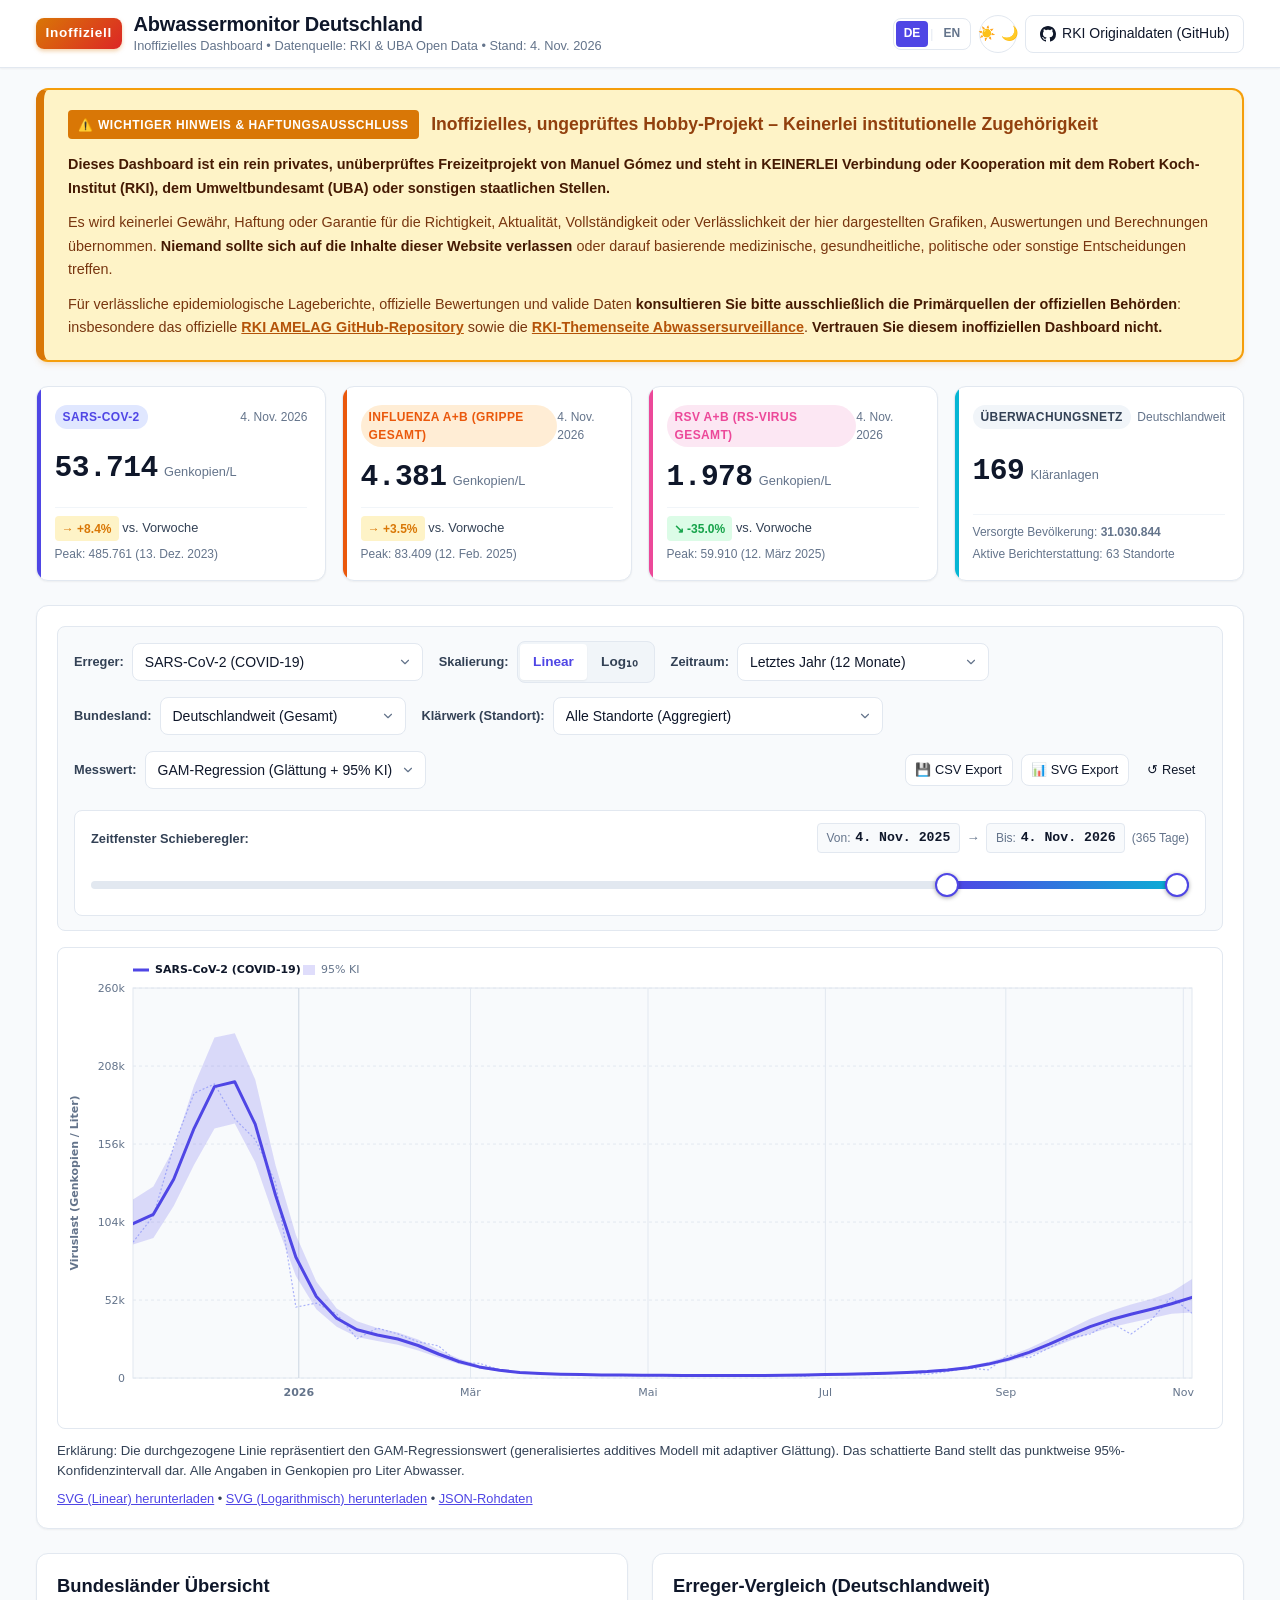
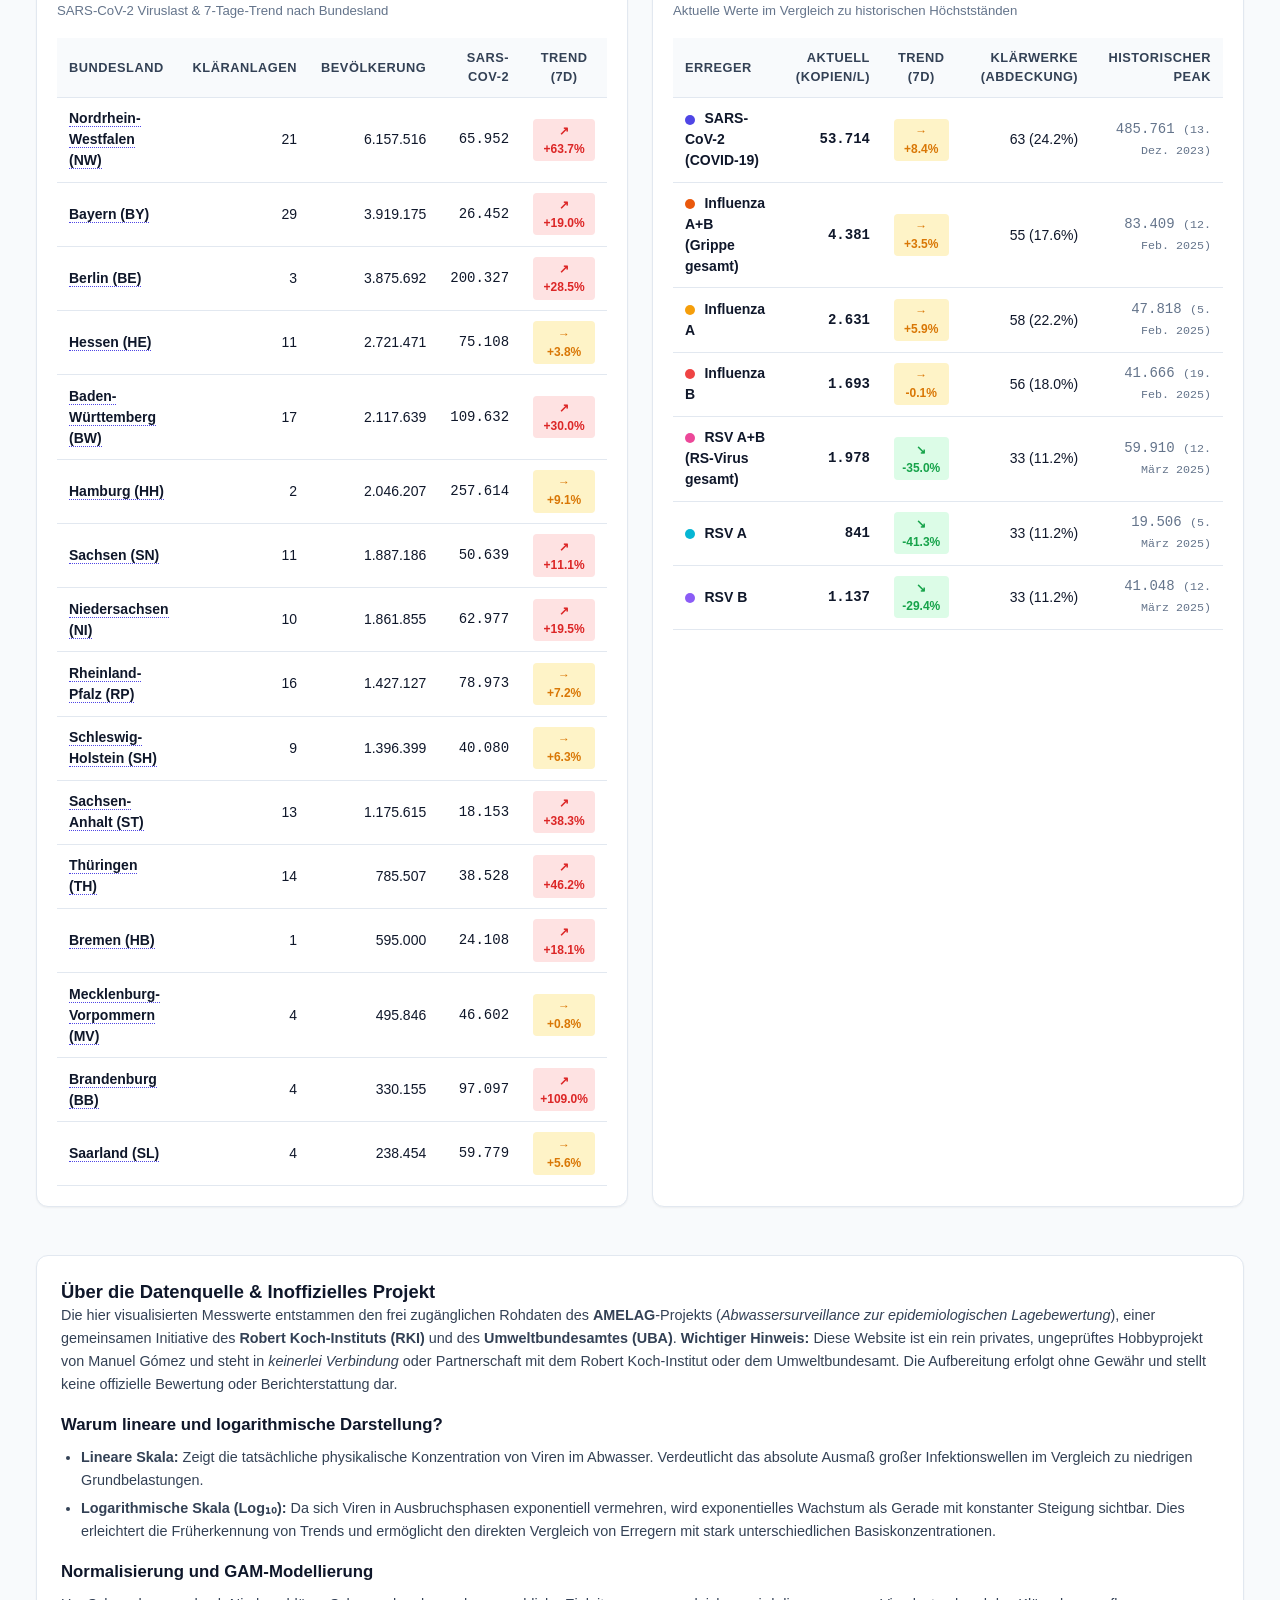
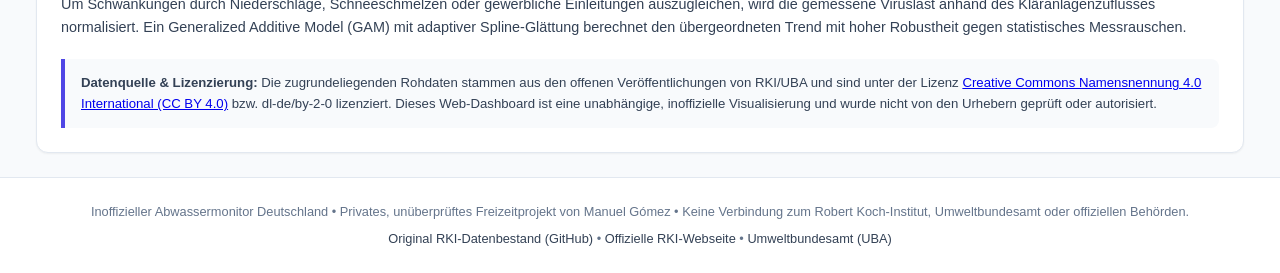
==== commit 06362377: "chore(data): auto-update from RKI AMELAG (upstream commit 5333b2c)" ====
--- a/index.html
+++ b/index.html
@@ -16,7 +16,7 @@
   <meta property="og:url" content="https://mgomezch.github.io/amelag-dashboard/">
   <meta property="og:image" content="assets/national_chart_linear.svg">
 
-  <link rel="stylesheet" href="css/dashboard.css?v=1793799456">
+  <link rel="stylesheet" href="css/dashboard.css?v=1794403394">
   
   <noscript>
     <style>
@@ -36,7 +36,7 @@
         <div class="brand-badge brand-badge-unofficial" data-i18n="brand_badge">Inoffiziell</div>
         <div>
           <h1 class="brand-title" data-i18n="brand_title">Abwassermonitor Deutschland</h1>
-          <p class="brand-subtitle"><span data-i18n="brand_sub">Inoffizielles Dashboard • Datenquelle: RKI &amp; UBA Open Data • Stand:</span> <time id="header-data-date" datetime="2026-10-28">28. Okt. 2026</time></p>
+          <p class="brand-subtitle"><span data-i18n="brand_sub">Inoffizielles Dashboard • Datenquelle: RKI &amp; UBA Open Data • Stand:</span> <time id="header-data-date" datetime="2026-11-04">4. Nov. 2026</time></p>
         </div>
       </div>
       <div class="header-actions">
@@ -77,45 +77,45 @@
       <div class="kpi-card" id="kpi-sars">
         <div class="kpi-header">
           <span class="pathogen-pill pathogen-sars">SARS-CoV-2</span>
-          <span class="kpi-date">28. Okt. 2026</span>
+          <span class="kpi-date">4. Nov. 2026</span>
         </div>
         <div class="kpi-value-row">
-          <span class="kpi-value" id="kpi-sars-val">47.882</span>
+          <span class="kpi-value" id="kpi-sars-val">53.714</span>
           <span class="kpi-unit" data-i18n="kpi_unit">Genkopien/L</span>
         </div>
         <div class="kpi-footer">
-          <span class="kpi-trend" id="kpi-sars-trend"><span class="badge badge-stable">→ +6.3%</span> vs. Vorwoche</span>
-          <span class="kpi-sub">Peak: 494.937 (13. Dez. 2023)</span>
+          <span class="kpi-trend" id="kpi-sars-trend"><span class="badge badge-stable">→ +8.4%</span> vs. Vorwoche</span>
+          <span class="kpi-sub">Peak: 485.761 (13. Dez. 2023)</span>
         </div>
       </div>
 
       <div class="kpi-card" id="kpi-flu">
         <div class="kpi-header">
           <span class="pathogen-pill pathogen-flu">Influenza A+B (Grippe gesamt)</span>
-          <span class="kpi-date">28. Okt. 2026</span>
+          <span class="kpi-date">4. Nov. 2026</span>
         </div>
         <div class="kpi-value-row">
-          <span class="kpi-value" id="kpi-flu-val">4.496</span>
+          <span class="kpi-value" id="kpi-flu-val">4.381</span>
           <span class="kpi-unit" data-i18n="kpi_unit">Genkopien/L</span>
         </div>
         <div class="kpi-footer">
-          <span class="kpi-trend" id="kpi-flu-trend"><span class="badge badge-stable">→ +4.2%</span> vs. Vorwoche</span>
-          <span class="kpi-sub">Peak: 87.656 (12. Feb. 2025)</span>
+          <span class="kpi-trend" id="kpi-flu-trend"><span class="badge badge-stable">→ +3.5%</span> vs. Vorwoche</span>
+          <span class="kpi-sub">Peak: 83.409 (12. Feb. 2025)</span>
         </div>
       </div>
 
       <div class="kpi-card" id="kpi-rsv">
         <div class="kpi-header">
           <span class="pathogen-pill pathogen-rsv">RSV A+B (RS-Virus gesamt)</span>
-          <span class="kpi-date">28. Okt. 2026</span>
+          <span class="kpi-date">4. Nov. 2026</span>
         </div>
         <div class="kpi-value-row">
-          <span class="kpi-value" id="kpi-rsv-val">3.039</span>
+          <span class="kpi-value" id="kpi-rsv-val">1.978</span>
           <span class="kpi-unit" data-i18n="kpi_unit">Genkopien/L</span>
         </div>
         <div class="kpi-footer">
-          <span class="kpi-trend" id="kpi-rsv-trend"><span class="badge badge-stable">→ +9.7%</span> vs. Vorwoche</span>
-          <span class="kpi-sub">Peak: 59.865 (12. März 2025)</span>
+          <span class="kpi-trend" id="kpi-rsv-trend"><span class="badge badge-falling">↘ -35.0%</span> vs. Vorwoche</span>
+          <span class="kpi-sub">Peak: 59.910 (12. März 2025)</span>
         </div>
       </div>
 
@@ -255,7 +255,7 @@
         <div id="chart-svg-container" class="chart-svg-container">
           <svg xmlns="http://www.w3.org/2000/svg" viewBox="0 0 980 480" class="amelag-chart-svg" role="img" aria-label="Bundesweite Viruslast im Abwasser (Lineare Skala (Genkopien / Liter))">
   <title>Abwassermonitor Deutschland - Lineare Skala (Genkopien / Liter)</title>
-  <desc>Zeitreihe der SARS-CoV-2, Influenza und RSV Viruslast im Abwasser (Deutschland, 2022-03-02 bis 2026-10-28).</desc>
+  <desc>Zeitreihe der SARS-CoV-2, Influenza und RSV Viruslast im Abwasser (Deutschland, 2022-03-02 bis 2026-11-04).</desc>
   <defs>
     <linearGradient id="ciGrad" x1="0%" y1="0%" x2="0%" y2="100%">
       <stop offset="0%" stop-color="#4f46e5" stop-opacity="0.25" />
@@ -282,31 +282,31 @@
     <text x="70" y="54.0" text-anchor="end" font-size="11" fill="var(--text-muted, #64748b)" font-family="system-ui, sans-serif">700k</text>
   </g>
   <g class="grid-x">
-    <line x1="141.2" y1="50" x2="141.2" y2="420" stroke="var(--grid-color, #f1f5f9)" stroke-width="1" />
-    <text x="141.2" y="438" text-anchor="middle" font-size="11" font-weight="normal" fill="var(--text-muted, #64748b)" font-family="system-ui, sans-serif">Jul '22</text>
-    <line x1="234.2" y1="50" x2="234.2" y2="420" stroke="var(--grid-major, #cbd5e1)" stroke-width="1" />
-    <text x="234.2" y="438" text-anchor="middle" font-size="11" font-weight="bold" fill="var(--text-muted, #64748b)" font-family="system-ui, sans-serif">2023</text>
-    <line x1="325.7" y1="50" x2="325.7" y2="420" stroke="var(--grid-color, #f1f5f9)" stroke-width="1" />
-    <text x="325.7" y="438" text-anchor="middle" font-size="11" font-weight="normal" fill="var(--text-muted, #64748b)" font-family="system-ui, sans-serif">Jul '23</text>
-    <line x1="418.7" y1="50" x2="418.7" y2="420" stroke="var(--grid-major, #cbd5e1)" stroke-width="1" />
-    <text x="418.7" y="438" text-anchor="middle" font-size="11" font-weight="bold" fill="var(--text-muted, #64748b)" font-family="system-ui, sans-serif">2024</text>
-    <line x1="510.8" y1="50" x2="510.8" y2="420" stroke="var(--grid-color, #f1f5f9)" stroke-width="1" />
-    <text x="510.8" y="438" text-anchor="middle" font-size="11" font-weight="normal" fill="var(--text-muted, #64748b)" font-family="system-ui, sans-serif">Jul '24</text>
-    <line x1="603.8" y1="50" x2="603.8" y2="420" stroke="var(--grid-major, #cbd5e1)" stroke-width="1" />
-    <text x="603.8" y="438" text-anchor="middle" font-size="11" font-weight="bold" fill="var(--text-muted, #64748b)" font-family="system-ui, sans-serif">2025</text>
-    <line x1="695.3" y1="50" x2="695.3" y2="420" stroke="var(--grid-color, #f1f5f9)" stroke-width="1" />
-    <text x="695.3" y="438" text-anchor="middle" font-size="11" font-weight="normal" fill="var(--text-muted, #64748b)" font-family="system-ui, sans-serif">Jul '25</text>
-    <line x1="788.3" y1="50" x2="788.3" y2="420" stroke="var(--grid-major, #cbd5e1)" stroke-width="1" />
-    <text x="788.3" y="438" text-anchor="middle" font-size="11" font-weight="bold" fill="var(--text-muted, #64748b)" font-family="system-ui, sans-serif">2026</text>
-    <line x1="879.8" y1="50" x2="879.8" y2="420" stroke="var(--grid-color, #f1f5f9)" stroke-width="1" />
-    <text x="879.8" y="438" text-anchor="middle" font-size="11" font-weight="normal" fill="var(--text-muted, #64748b)" font-family="system-ui, sans-serif">Jul '26</text>
+    <line x1="140.9" y1="50" x2="140.9" y2="420" stroke="var(--grid-color, #f1f5f9)" stroke-width="1" />
+    <text x="140.9" y="438" text-anchor="middle" font-size="11" font-weight="normal" fill="var(--text-muted, #64748b)" font-family="system-ui, sans-serif">Jul '22</text>
+    <line x1="233.6" y1="50" x2="233.6" y2="420" stroke="var(--grid-major, #cbd5e1)" stroke-width="1" />
+    <text x="233.6" y="438" text-anchor="middle" font-size="11" font-weight="bold" fill="var(--text-muted, #64748b)" font-family="system-ui, sans-serif">2023</text>
+    <line x1="324.7" y1="50" x2="324.7" y2="420" stroke="var(--grid-color, #f1f5f9)" stroke-width="1" />
+    <text x="324.7" y="438" text-anchor="middle" font-size="11" font-weight="normal" fill="var(--text-muted, #64748b)" font-family="system-ui, sans-serif">Jul '23</text>
+    <line x1="417.4" y1="50" x2="417.4" y2="420" stroke="var(--grid-major, #cbd5e1)" stroke-width="1" />
+    <text x="417.4" y="438" text-anchor="middle" font-size="11" font-weight="bold" fill="var(--text-muted, #64748b)" font-family="system-ui, sans-serif">2024</text>
+    <line x1="509.0" y1="50" x2="509.0" y2="420" stroke="var(--grid-color, #f1f5f9)" stroke-width="1" />
+    <text x="509.0" y="438" text-anchor="middle" font-size="11" font-weight="normal" fill="var(--text-muted, #64748b)" font-family="system-ui, sans-serif">Jul '24</text>
+    <line x1="601.6" y1="50" x2="601.6" y2="420" stroke="var(--grid-major, #cbd5e1)" stroke-width="1" />
+    <text x="601.6" y="438" text-anchor="middle" font-size="11" font-weight="bold" fill="var(--text-muted, #64748b)" font-family="system-ui, sans-serif">2025</text>
+    <line x1="692.8" y1="50" x2="692.8" y2="420" stroke="var(--grid-color, #f1f5f9)" stroke-width="1" />
+    <text x="692.8" y="438" text-anchor="middle" font-size="11" font-weight="normal" fill="var(--text-muted, #64748b)" font-family="system-ui, sans-serif">Jul '25</text>
+    <line x1="785.4" y1="50" x2="785.4" y2="420" stroke="var(--grid-major, #cbd5e1)" stroke-width="1" />
+    <text x="785.4" y="438" text-anchor="middle" font-size="11" font-weight="bold" fill="var(--text-muted, #64748b)" font-family="system-ui, sans-serif">2026</text>
+    <line x1="876.6" y1="50" x2="876.6" y2="420" stroke="var(--grid-color, #f1f5f9)" stroke-width="1" />
+    <text x="876.6" y="438" text-anchor="middle" font-size="11" font-weight="normal" fill="var(--text-muted, #64748b)" font-family="system-ui, sans-serif">Jul '26</text>
   </g>
   <g clip-path="url(#plotClip)">
-    <path d="M 80.0,248.0 L 83.5,213.2 L 87.1,159.0 L 90.6,123.9 L 94.2,119.7 L 97.7,136.9 L 101.2,181.0 L 104.8,225.6 L 108.3,272.0 L 111.9,310.9 L 115.4,335.1 L 118.9,351.8 L 122.5,356.0 L 126.0,345.2 L 129.5,314.2 L 133.1,256.2 L 136.6,205.9 L 140.2,176.2 L 143.7,153.3 L 147.2,151.3 L 150.8,162.3 L 154.3,214.2 L 157.9,276.6 L 161.4,314.0 L 164.9,335.2 L 168.5,343.0 L 172.0,349.4 L 175.6,357.6 L 179.1,354.0 L 182.6,335.4 L 186.2,293.5 L 189.7,238.3 L 193.3,221.4 L 196.8,231.5 L 200.3,266.7 L 203.9,303.3 L 207.4,322.9 L 210.9,331.2 L 214.5,321.4 L 218.0,293.8 L 221.6,255.2 L 225.1,218.7 L 228.6,236.1 L 232.2,281.2 L 235.7,323.6 L 239.3,353.8 L 242.8,362.4 L 246.3,352.1 L 249.9,317.7 L 253.4,260.8 L 257.0,225.7 L 260.5,211.0 L 264.0,214.1 L 267.6,232.8 L 271.1,257.6 L 274.7,297.9 L 278.2,327.6 L 281.7,341.5 L 285.3,345.8 L 288.8,344.6 L 292.3,352.1 L 295.9,364.4 L 299.4,374.5 L 303.0,383.4 L 306.5,389.2 L 310.0,394.5 L 313.6,399.3 L 317.1,402.3 L 320.7,405.1 L 324.2,406.3 L 327.7,405.9 L 331.3,404.2 L 334.8,401.0 L 338.4,398.5 L 341.9,396.1 L 345.4,392.2 L 349.0,387.2 L 352.5,378.4 L 356.0,368.1 L 359.6,357.5 L 363.1,345.3 L 366.7,338.2 L 370.2,330.2 L 373.7,319.4 L 377.3,307.2 L 380.8,288.4 L 384.4,274.2 L 387.9,260.5 L 391.4,245.6 L 395.0,231.6 L 398.5,200.0 L 402.1,157.6 L 405.6,111.8 L 409.1,91.1 L 412.7,145.7 L 416.2,215.6 L 419.8,274.3 L 423.3,314.7 L 426.8,334.2 L 430.4,344.9 L 433.9,352.0 L 437.4,364.2 L 441.0,382.4 L 444.5,394.2 L 448.1,400.0 L 451.6,402.0 L 455.1,402.5 L 458.7,404.2 L 462.2,405.5 L 465.8,406.6 L 469.3,407.3 L 472.8,406.3 L 476.4,403.8 L 479.9,399.9 L 483.5,397.0 L 487.0,397.7 L 490.5,398.1 L 494.1,396.9 L 497.6,392.8 L 501.2,384.8 L 504.7,375.1 L 508.2,362.1 L 511.8,351.1 L 515.3,345.5 L 518.8,341.6 L 522.4,343.7 L 525.9,344.3 L 529.5,341.4 L 533.0,336.8 L 536.5,330.7 L 540.1,334.7 L 543.6,341.4 L 547.2,341.8 L 550.7,336.1 L 554.2,321.0 L 557.8,305.3 L 561.3,294.3 L 564.9,286.7 L 568.4,292.4 L 571.9,301.2 L 575.5,313.7 L 579.0,327.8 L 582.6,334.3 L 586.1,337.8 L 589.6,336.7 L 593.2,334.5 L 596.7,337.8 L 600.2,344.4 L 603.8,360.4 L 607.3,376.8 L 610.9,386.2 L 614.4,390.7 L 617.9,391.8 L 621.5,393.0 L 625.0,395.8 L 628.6,398.0 L 632.1,400.6 L 635.6,402.3 L 639.2,403.1 L 642.7,403.8 L 646.3,403.5 L 649.8,403.4 L 653.3,403.5 L 656.9,404.1 L 660.4,405.9 L 664.0,406.6 L 667.5,405.7 L 671.0,402.9 L 674.6,399.0 L 678.1,397.2 L 681.6,396.8 L 685.2,396.9 L 688.7,397.3 L 692.3,397.0 L 695.8,397.7 L 699.3,398.2 L 702.9,396.7 L 706.4,393.5 L 710.0,387.5 L 713.5,380.9 L 717.0,375.0 L 720.6,367.9 L 724.1,363.2 L 727.7,357.6 L 731.2,352.1 L 734.7,347.9 L 738.3,338.0 L 741.8,326.5 L 745.3,316.2 L 748.9,318.5 L 752.4,340.3 L 756.0,356.2 L 759.5,360.4 L 763.0,352.4 L 766.6,334.1 L 770.1,317.5 L 773.7,302.1 L 777.2,298.9 L 780.7,315.1 L 784.3,339.3 L 787.8,368.9 L 791.4,388.7 L 794.9,397.8 L 798.4,400.8 L 802.0,401.2 L 805.5,403.1 L 809.1,406.5 L 812.6,409.9 L 816.1,413.2 L 819.7,415.4 L 823.2,416.8 L 826.7,417.7 L 830.3,418.1 L 833.8,418.4 L 837.4,418.5 L 840.9,418.6 L 844.4,418.7 L 848.0,418.8 L 851.5,418.8 L 855.1,418.9 L 858.6,418.9 L 862.1,418.9 L 865.7,418.9 L 869.2,418.9 L 872.8,418.8 L 876.3,418.7 L 879.8,418.6 L 883.4,418.4 L 886.9,418.2 L 890.5,418.0 L 894.0,417.7 L 897.5,417.3 L 901.1,416.7 L 904.6,415.7 L 908.1,414.3 L 911.7,412.3 L 915.2,409.6 L 918.8,406.5 L 922.3,403.0 L 925.8,399.7 L 929.4,396.9 L 932.9,394.6 L 936.5,392.4 L 940.0,388.9 L 940.0,399.4 L 936.5,399.5 L 932.9,400.7 L 929.4,402.5 L 925.8,404.6 L 922.3,407.1 L 918.8,409.7 L 915.2,412.2 L 911.7,414.2 L 908.1,415.8 L 904.6,416.9 L 901.1,417.6 L 897.5,418.0 L 894.0,418.4 L 890.5,418.6 L 886.9,418.7 L 883.4,418.9 L 879.8,419.0 L 876.3,419.1 L 872.8,419.2 L 869.2,419.2 L 865.7,419.2 L 862.1,419.2 L 858.6,419.2 L 855.1,419.2 L 851.5,419.2 L 848.0,419.1 L 844.4,419.1 L 840.9,419.0 L 837.4,418.9 L 833.8,418.9 L 830.3,418.7 L 826.7,418.3 L 823.2,417.8 L 819.7,416.8 L 816.1,415.2 L 812.6,413.0 L 809.1,410.2 L 805.5,407.8 L 802.0,406.6 L 798.4,405.8 L 794.9,404.3 L 791.4,397.5 L 787.8,383.1 L 784.3,362.7 L 780.7,342.8 L 777.2,335.0 L 773.7,335.8 L 770.1,344.5 L 766.6,359.1 L 763.0,369.8 L 759.5,376.3 L 756.0,373.7 L 752.4,360.7 L 748.9,347.9 L 745.3,344.0 L 741.8,352.0 L 738.3,361.3 L 734.7,365.5 L 731.2,370.4 L 727.7,373.9 L 724.1,377.8 L 720.6,382.7 L 717.0,386.4 L 713.5,391.5 L 710.0,396.4 L 706.4,400.4 L 702.9,403.5 L 699.3,404.0 L 695.8,403.9 L 692.3,403.6 L 688.7,403.3 L 685.2,403.5 L 681.6,403.0 L 678.1,403.0 L 674.6,404.7 L 671.0,407.3 L 667.5,409.8 L 664.0,410.5 L 660.4,409.6 L 656.9,408.7 L 653.3,407.9 L 649.8,407.8 L 646.3,408.0 L 642.7,407.9 L 639.2,408.0 L 635.6,407.1 L 632.1,405.9 L 628.6,404.3 L 625.0,401.9 L 621.5,400.4 L 617.9,399.7 L 614.4,399.4 L 610.9,397.8 L 607.3,391.1 L 603.8,381.2 L 600.2,370.5 L 596.7,362.4 L 593.2,361.0 L 589.6,361.0 L 586.1,361.6 L 582.6,360.2 L 579.0,352.6 L 575.5,344.4 L 571.9,334.0 L 568.4,325.1 L 564.9,324.1 L 561.3,326.8 L 557.8,337.1 L 554.2,348.8 L 550.7,358.2 L 547.2,364.8 L 543.6,362.8 L 540.1,358.4 L 536.5,356.9 L 533.0,358.6 L 529.5,363.7 L 525.9,364.7 L 522.4,363.7 L 518.8,364.1 L 515.3,364.8 L 511.8,370.7 L 508.2,378.8 L 504.7,387.3 L 501.2,395.4 L 497.6,400.2 L 494.1,403.3 L 490.5,404.4 L 487.0,403.8 L 483.5,404.3 L 479.9,406.1 L 476.4,408.7 L 472.8,410.7 L 469.3,411.0 L 465.8,410.9 L 462.2,410.1 L 458.7,409.0 L 455.1,408.4 L 451.6,407.5 L 448.1,406.1 L 444.5,402.3 L 441.0,393.6 L 437.4,382.5 L 433.9,373.3 L 430.4,369.1 L 426.8,364.2 L 423.3,349.4 L 419.8,326.5 L 416.2,287.9 L 412.7,239.1 L 409.1,211.9 L 405.6,218.9 L 402.1,253.1 L 398.5,279.6 L 395.0,290.4 L 391.4,300.9 L 387.9,307.0 L 384.4,314.9 L 380.8,326.6 L 377.3,338.0 L 373.7,350.6 L 370.2,357.3 L 366.7,362.0 L 363.1,368.9 L 359.6,375.7 L 356.0,384.5 L 352.5,391.7 L 349.0,396.9 L 345.4,401.1 L 341.9,403.0 L 338.4,404.6 L 334.8,406.6 L 331.3,408.5 L 327.7,410.1 L 324.2,410.2 L 320.7,409.4 L 317.1,407.9 L 313.6,405.1 L 310.0,402.2 L 306.5,398.7 L 303.0,394.2 L 299.4,389.3 L 295.9,381.0 L 292.3,373.3 L 288.8,369.2 L 285.3,367.9 L 281.7,367.2 L 278.2,355.7 L 274.7,334.2 L 271.1,310.2 L 267.6,287.3 L 264.0,278.4 L 260.5,274.4 L 257.0,282.8 L 253.4,314.0 L 249.9,348.6 L 246.3,373.2 L 242.8,380.6 L 239.3,372.5 L 235.7,354.0 L 232.2,321.0 L 228.6,287.0 L 225.1,279.2 L 221.6,299.5 L 218.0,331.5 L 214.5,349.3 L 210.9,356.0 L 207.4,354.7 L 203.9,337.7 L 200.3,313.4 L 196.8,288.7 L 193.3,278.4 L 189.7,300.1 L 186.2,332.8 L 182.6,362.2 L 179.1,376.4 L 175.6,376.0 L 172.0,372.2 L 168.5,366.7 L 164.9,361.2 L 161.4,350.9 L 157.9,320.9 L 154.3,280.3 L 150.8,245.0 L 147.2,232.1 L 143.7,244.7 L 140.2,254.3 L 136.6,278.4 L 133.1,314.9 L 129.5,347.7 L 126.0,370.6 L 122.5,378.0 L 118.9,375.6 L 115.4,366.3 L 111.9,346.8 L 108.3,321.3 L 104.8,290.1 L 101.2,257.2 L 97.7,234.1 L 94.2,215.9 L 90.6,221.2 L 87.1,250.0 L 83.5,292.5 L 80.0,341.6 Z" fill="url(#ciGrad)" />
-    <path d="M 80.0,304.4 L 83.5,287.0 L 87.1,144.4 L 90.6,174.6 L 94.2,202.2 L 97.7,152.3 L 101.2,225.7 L 104.8,246.8 L 108.3,320.3 L 111.9,325.2 L 115.4,345.4 L 118.9,355.6 L 122.5,394.1 L 126.0,351.6 L 129.5,313.1 L 133.1,285.2 L 136.6,239.9 L 140.2,241.2 L 143.7,232.8 L 147.2,233.2 L 150.8,231.3 L 154.3,273.3 L 157.9,317.0 L 161.4,351.1 L 164.9,360.5 L 168.5,366.7 L 172.0,368.2 L 175.6,370.3 L 179.1,371.4 L 182.6,341.1 L 186.2,280.6 L 189.7,318.0 L 193.3,269.8 L 196.8,272.3 L 200.3,302.4 L 203.9,345.1 L 207.4,349.8 L 210.9,342.8 L 214.5,336.8 L 218.0,304.5 L 221.6,309.5 L 225.1,257.3 L 228.6,265.1 L 232.2,216.0 L 235.7,326.8 L 239.3,365.4 L 242.8,370.2 L 246.3,356.5 L 249.9,311.2 L 253.4,310.8 L 257.0,279.0 L 260.5,266.1 L 264.0,262.0 L 267.6,213.2 L 271.1,252.0 L 274.7,304.6 L 278.2,349.4 L 281.7,346.4 L 285.3,346.4 L 288.8,351.3 L 292.3,355.0 L 295.9,367.0 L 299.4,379.4 L 303.0,390.1 L 306.5,392.9 L 310.0,401.2 L 313.6,403.3 L 317.1,406.5 L 320.7,407.8 L 324.2,408.8 L 327.7,409.4 L 331.3,403.4 L 334.8,404.4 L 338.4,399.2 L 341.9,393.2 L 345.4,390.8 L 349.0,384.5 L 352.5,383.4 L 356.0,386.4 L 359.6,367.5 L 363.1,351.0 L 366.7,347.8 L 370.2,355.8 L 373.7,353.2 L 377.3,322.9 L 380.8,303.7 L 384.4,283.4 L 387.9,267.1 L 391.4,249.9 L 395.0,184.1 L 398.5,181.4 L 402.1,152.2 L 405.6,110.5 L 409.1,-81.7 L 412.7,85.3 L 416.2,151.0 L 419.8,221.5 L 423.3,331.0 L 426.8,333.2 L 430.4,324.6 L 433.9,336.2 L 437.4,350.5 L 441.0,371.6 L 444.5,389.1 L 448.1,400.2 L 451.6,401.4 L 455.1,400.5 L 458.7,401.6 L 462.2,410.1 L 465.8,402.1 L 469.3,407.9 L 472.8,408.6 L 476.4,404.2 L 479.9,395.7 L 483.5,399.5 L 487.0,402.1 L 490.5,394.7 L 494.1,395.0 L 497.6,394.7 L 501.2,382.2 L 504.7,367.6 L 508.2,365.4 L 511.8,349.5 L 515.3,338.8 L 518.8,349.7 L 522.4,350.0 L 525.9,348.4 L 529.5,351.3 L 533.0,349.7 L 536.5,343.2 L 540.1,348.8 L 543.6,339.8 L 547.2,337.7 L 550.7,347.8 L 554.2,314.8 L 557.8,316.0 L 561.3,285.2 L 564.9,291.3 L 568.4,314.2 L 571.9,327.7 L 575.5,344.3 L 579.0,329.3 L 582.6,315.4 L 586.1,334.4 L 589.6,353.2 L 593.2,340.7 L 596.7,345.5 L 600.2,329.0 L 603.8,368.8 L 607.3,386.0 L 610.9,397.8 L 614.4,383.3 L 617.9,385.4 L 621.5,399.2 L 625.0,396.2 L 628.6,399.9 L 632.1,402.4 L 635.6,406.6 L 639.2,405.8 L 642.7,406.2 L 646.3,406.6 L 649.8,406.9 L 653.3,405.6 L 656.9,406.3 L 660.4,406.0 L 664.0,411.7 L 667.5,409.8 L 671.0,403.9 L 674.6,402.1 L 678.1,397.9 L 681.6,401.0 L 685.2,401.8 L 688.7,399.3 L 692.3,396.4 L 695.8,405.5 L 699.3,401.3 L 702.9,394.8 L 706.4,389.3 L 710.0,391.4 L 713.5,381.0 L 717.0,389.8 L 720.6,386.6 L 724.1,371.5 L 727.7,366.1 L 731.2,366.2 L 734.7,355.2 L 738.3,349.7 L 741.8,345.6 L 745.3,313.2 L 748.9,346.7 L 752.4,345.7 L 756.0,355.0 L 759.5,372.6 L 763.0,363.4 L 766.6,339.2 L 770.1,320.7 L 773.7,317.3 L 777.2,329.5 L 780.7,336.7 L 784.3,352.0 L 787.8,393.6 L 791.4,393.9 L 794.9,397.7 L 798.4,406.3 L 802.0,402.6 L 805.5,404.6 L 809.1,407.4 L 812.6,408.8 L 816.1,414.6 L 819.7,414.9 L 823.2,417.1 L 826.7,418.3 L 830.3,418.5 L 833.8,418.4 L 837.4,419.0 L 840.9,418.9 L 844.4,419.1 L 848.0,419.1 L 851.5,419.1 L 855.1,419.2 L 858.6,418.9 L 862.1,419.4 L 865.7,419.2 L 869.2,419.3 L 872.8,419.0 L 876.3,419.3 L 879.8,418.4 L 883.4,418.5 L 886.9,418.9 L 890.5,418.4 L 894.0,418.2 L 897.5,418.6 L 901.1,417.7 L 904.6,416.5 L 908.1,417.2 L 911.7,411.9 L 915.2,413.0 L 918.8,409.5 L 922.3,406.0 L 925.8,404.7 L 929.4,400.6 L 932.9,404.7 L 936.5,399.7 L 940.0,391.2" fill="none" stroke="#93c5fd" stroke-width="1" stroke-dasharray="2,2" opacity="0.75" />
-    <path d="M 402.1,418.6 L 405.6,418.0 L 409.1,415.9 L 412.7,413.6 L 419.8,414.1 L 423.3,413.1 L 426.8,410.1 L 430.4,405.5 L 433.9,401.7 L 437.4,401.7 L 441.0,406.3 L 444.5,411.7 L 448.1,414.9 L 451.6,416.1 L 455.1,416.4 L 458.7,416.6 L 462.2,417.0 L 465.8,417.5 L 469.3,417.7 L 472.8,417.8 L 476.4,417.9 L 479.9,418.1 L 483.5,418.2 L 487.0,418.3 L 490.5,418.3 L 494.1,418.3 L 497.6,418.3 L 501.2,418.3 L 504.7,418.4 L 508.2,418.4 L 511.8,418.3 L 515.3,418.3 L 518.8,418.3 L 522.4,418.3 L 525.9,418.3 L 529.5,418.3 L 533.0,418.3 L 536.5,418.3 L 540.1,418.3 L 543.6,418.3 L 547.2,418.3 L 550.7,418.3 L 554.2,418.3 L 557.8,418.4 L 561.3,418.4 L 564.9,418.4 L 568.4,418.4 L 571.9,418.3 L 575.5,418.2 L 579.0,418.0 L 582.6,418.0 L 586.1,417.9 L 589.6,417.7 L 593.2,417.0 L 596.7,415.7 L 600.2,413.6 L 603.8,410.5 L 607.3,406.3 L 610.9,400.3 L 614.4,391.8 L 617.9,382.4 L 621.5,375.4 L 625.0,373.7 L 628.6,377.2 L 632.1,384.4 L 635.6,393.3 L 639.2,401.9 L 642.7,408.6 L 646.3,412.8 L 649.8,415.1 L 653.3,416.4 L 656.9,417.1 L 660.4,417.6 L 664.0,417.9 L 667.5,418.0 L 671.0,418.0 L 674.6,417.9 L 678.1,417.9 L 681.6,418.0 L 685.2,418.1 L 688.7,418.1 L 692.3,418.1 L 695.8,418.1 L 699.3,418.1 L 702.9,418.2 L 706.4,418.2 L 710.0,418.2 L 713.5,418.2 L 717.0,418.2 L 720.6,418.2 L 724.1,418.2 L 727.7,418.2 L 731.2,418.2 L 734.7,418.2 L 738.3,418.2 L 741.8,418.1 L 745.3,418.0 L 748.9,417.8 L 752.4,417.7 L 756.0,417.8 L 759.5,417.8 L 763.0,417.7 L 766.6,417.3 L 770.1,416.5 L 773.7,414.8 L 777.2,412.0 L 780.7,408.6 L 784.3,405.9 L 787.8,404.5 L 791.4,404.5 L 794.9,405.0 L 798.4,404.7 L 802.0,402.6 L 805.5,401.0 L 809.1,403.6 L 812.6,409.6 L 816.1,414.1 L 819.7,416.3 L 823.2,417.3 L 826.7,417.7 L 830.3,417.9 L 833.8,418.0 L 837.4,418.1 L 840.9,418.2 L 844.4,418.2 L 848.0,418.2 L 851.5,418.2 L 855.1,418.2 L 858.6,418.2 L 862.1,418.3 L 865.7,418.3 L 869.2,418.3 L 872.8,418.3 L 876.3,418.3 L 879.8,418.3 L 883.4,418.2 L 886.9,418.2 L 890.5,418.2 L 894.0,418.2 L 897.5,418.2 L 901.1,418.2 L 904.6,418.2 L 908.1,418.2 L 911.7,418.2 L 915.2,418.2 L 918.8,418.1 L 922.3,418.1 L 925.8,418.0 L 929.4,417.9 L 932.9,417.8 L 936.5,417.7 L 940.0,417.6" fill="none" stroke="#ea580c" stroke-width="2" opacity="0.9" />
-    <path d="M 557.8,418.5 L 561.3,418.5 L 564.9,418.5 L 568.4,418.5 L 571.9,418.5 L 575.5,418.4 L 579.0,418.4 L 582.6,418.3 L 586.1,418.1 L 589.6,417.8 L 593.2,417.4 L 596.7,416.8 L 610.9,411.2 L 614.4,408.7 L 617.9,405.5 L 621.5,401.9 L 625.0,398.1 L 628.6,394.2 L 632.1,390.9 L 635.6,388.7 L 639.2,388.4 L 642.7,390.1 L 646.3,393.5 L 649.8,398.0 L 653.3,402.9 L 656.9,407.2 L 660.4,410.7 L 664.0,413.3 L 667.5,415.1 L 671.0,416.4 L 674.6,417.2 L 678.1,417.7 L 681.6,418.0 L 685.2,418.3 L 688.7,418.4 L 692.3,418.5 L 695.8,418.6 L 699.3,418.6 L 702.9,418.7 L 706.4,418.7 L 710.0,418.7 L 713.5,418.7 L 717.0,418.7 L 720.6,418.7 L 724.1,418.7 L 727.7,418.7 L 731.2,418.7 L 734.7,418.6 L 738.3,418.6 L 741.8,418.6 L 745.3,418.5 L 748.9,418.4 L 752.4,418.3 L 756.0,418.1 L 759.5,417.9 L 763.0,417.7 L 766.6,417.4 L 770.1,417.2 L 773.7,416.8 L 777.2,416.5 L 780.7,415.9 L 784.3,415.2 L 787.8,414.2 L 791.4,412.9 L 794.9,411.2 L 798.4,409.2 L 802.0,406.6 L 805.5,403.8 L 809.1,401.1 L 812.6,399.0 L 816.1,397.8 L 819.7,397.7 L 823.2,398.5 L 826.7,400.3 L 830.3,402.7 L 833.8,405.4 L 837.4,408.2 L 840.9,410.7 L 844.4,412.8 L 848.0,414.5 L 851.5,415.7 L 855.1,416.6 L 858.6,417.3 L 862.1,417.8 L 865.7,418.1 L 869.2,418.3 L 872.8,418.5 L 876.3,418.6 L 879.8,418.8" fill="none" stroke="#ec4899" stroke-width="2" opacity="0.9" />
-    <path d="M 80.0,303.9 L 83.5,257.6 L 87.1,209.4 L 90.6,177.4 L 94.2,172.4 L 97.7,190.6 L 101.2,222.7 L 104.8,261.1 L 108.3,299.1 L 111.9,330.6 L 115.4,352.5 L 118.9,365.0 L 122.5,368.1 L 126.0,359.2 L 129.5,332.5 L 133.1,288.8 L 136.6,245.9 L 140.2,219.0 L 143.7,203.8 L 147.2,195.3 L 150.8,207.7 L 154.3,250.4 L 157.9,300.8 L 161.4,334.4 L 164.9,349.4 L 168.5,356.0 L 172.0,361.9 L 175.6,367.6 L 179.1,366.4 L 182.6,350.1 L 186.2,314.9 L 189.7,272.4 L 193.3,252.3 L 196.8,262.7 L 200.3,292.2 L 203.9,322.0 L 207.4,340.4 L 210.9,344.6 L 214.5,336.5 L 218.0,314.3 L 221.6,279.1 L 225.1,251.6 L 228.6,263.6 L 232.2,302.8 L 235.7,340.3 L 239.3,363.9 L 242.8,372.4 L 246.3,363.6 L 249.9,334.5 L 253.4,290.1 L 257.0,256.7 L 260.5,245.6 L 264.0,249.3 L 267.6,262.4 L 271.1,286.5 L 274.7,317.7 L 278.2,342.9 L 281.7,355.6 L 285.3,357.8 L 288.8,358.1 L 292.3,363.7 L 295.9,373.5 L 299.4,382.6 L 303.0,389.3 L 306.5,394.4 L 310.0,398.7 L 313.6,402.4 L 317.1,405.3 L 320.7,407.4 L 324.2,408.4 L 327.7,408.2 L 331.3,406.5 L 334.8,404.1 L 338.4,401.8 L 341.9,399.8 L 345.4,397.1 L 349.0,392.5 L 352.5,385.7 L 356.0,377.1 L 359.6,367.4 L 363.1,358.2 L 366.7,351.1 L 370.2,345.0 L 373.7,336.5 L 377.3,323.8 L 380.8,309.1 L 384.4,296.2 L 387.9,285.7 L 391.4,275.9 L 395.0,263.7 L 398.5,244.2 L 402.1,210.7 L 405.6,171.1 L 409.1,158.4 L 412.7,197.2 L 416.2,255.6 L 419.8,303.3 L 423.3,333.8 L 426.8,350.8 L 430.4,358.2 L 433.9,363.6 L 437.4,374.3 L 441.0,388.5 L 444.5,398.7 L 448.1,403.4 L 451.6,405.0 L 455.1,405.7 L 458.7,406.8 L 462.2,408.0 L 465.8,409.0 L 469.3,409.3 L 472.8,408.7 L 476.4,406.5 L 479.9,403.3 L 483.5,401.0 L 487.0,401.0 L 490.5,401.5 L 494.1,400.4 L 497.6,396.8 L 501.2,390.6 L 504.7,381.7 L 508.2,371.2 L 511.8,361.7 L 515.3,355.9 L 518.8,353.8 L 522.4,354.5 L 525.9,355.3 L 529.5,353.5 L 533.0,348.5 L 536.5,345.0 L 540.1,347.5 L 543.6,352.9 L 547.2,354.3 L 550.7,348.0 L 554.2,336.0 L 557.8,322.5 L 561.3,311.7 L 564.9,306.9 L 568.4,310.0 L 571.9,318.9 L 575.5,330.4 L 579.0,341.1 L 582.6,348.4 L 586.1,350.7 L 589.6,349.9 L 593.2,349.0 L 596.7,351.2 L 600.2,358.9 L 603.8,371.9 L 607.3,384.7 L 610.9,392.6 L 614.4,395.4 L 617.9,396.1 L 621.5,397.0 L 625.0,399.1 L 628.6,401.4 L 632.1,403.5 L 635.6,404.9 L 639.2,405.7 L 642.7,406.0 L 646.3,405.9 L 649.8,405.8 L 653.3,405.9 L 656.9,406.6 L 660.4,407.9 L 664.0,408.7 L 667.5,407.9 L 671.0,405.3 L 674.6,402.1 L 678.1,400.3 L 681.6,400.2 L 685.2,400.5 L 688.7,400.5 L 692.3,400.6 L 695.8,401.0 L 699.3,401.3 L 702.9,400.4 L 706.4,397.3 L 710.0,392.3 L 713.5,386.6 L 717.0,381.1 L 720.6,375.9 L 724.1,371.0 L 727.7,366.4 L 731.2,362.0 L 734.7,357.3 L 738.3,350.6 L 741.8,340.3 L 745.3,331.2 L 748.9,334.4 L 752.4,351.2 L 756.0,365.6 L 759.5,369.0 L 763.0,361.7 L 766.6,347.7 L 770.1,332.0 L 773.7,320.4 L 777.2,318.6 L 780.7,330.0 L 784.3,352.0 L 787.8,376.6 L 791.4,393.4 L 794.9,401.3 L 798.4,403.5 L 802.0,404.1 L 805.5,405.6 L 809.1,408.5 L 812.6,411.6 L 816.1,414.3 L 819.7,416.2 L 823.2,417.3 L 826.7,418.0 L 830.3,418.4 L 833.8,418.6 L 837.4,418.7 L 840.9,418.8 L 844.4,418.9 L 848.0,419.0 L 851.5,419.0 L 855.1,419.0 L 858.6,419.1 L 862.1,419.1 L 865.7,419.1 L 869.2,419.1 L 872.8,419.0 L 876.3,418.9 L 879.8,418.8 L 883.4,418.6 L 886.9,418.5 L 890.5,418.3 L 894.0,418.1 L 897.5,417.7 L 901.1,417.2 L 904.6,416.4 L 908.1,415.1 L 911.7,413.3 L 915.2,411.0 L 918.8,408.2 L 922.3,405.2 L 925.8,402.3 L 929.4,399.9 L 932.9,397.9 L 936.5,396.2 L 940.0,394.7" fill="none" stroke="#4f46e5" stroke-width="3" />
+    <path d="M 80.0,232.4 L 83.5,202.2 L 87.0,155.1 L 90.6,123.8 L 94.1,120.2 L 97.6,138.3 L 101.1,182.2 L 104.7,226.9 L 108.2,272.9 L 111.7,310.4 L 115.2,333.9 L 118.8,349.7 L 122.3,353.0 L 125.8,342.1 L 129.3,312.1 L 132.9,258.0 L 136.4,211.7 L 139.9,178.0 L 143.4,151.9 L 147.0,148.0 L 150.5,161.2 L 154.0,218.2 L 157.5,277.6 L 161.1,313.5 L 164.6,334.1 L 168.1,341.9 L 171.6,350.6 L 175.2,358.0 L 178.7,353.1 L 182.2,334.3 L 185.7,292.0 L 189.3,241.8 L 192.8,222.3 L 196.3,227.0 L 199.8,266.5 L 203.4,303.4 L 206.9,323.8 L 210.4,331.5 L 213.9,319.2 L 217.5,293.2 L 221.0,256.5 L 224.5,223.5 L 228.0,236.0 L 231.6,271.2 L 235.1,320.6 L 238.6,356.4 L 242.1,365.9 L 245.7,352.8 L 249.2,310.2 L 252.7,254.2 L 256.2,228.5 L 259.8,215.8 L 263.3,216.9 L 266.8,225.4 L 270.3,252.8 L 273.9,299.8 L 277.4,328.7 L 280.9,342.0 L 284.4,344.4 L 288.0,344.0 L 291.5,353.5 L 295.0,363.6 L 298.5,374.1 L 302.0,383.4 L 305.6,389.3 L 309.1,394.8 L 312.6,398.7 L 316.1,402.1 L 319.7,405.4 L 323.2,406.6 L 326.7,406.0 L 330.2,403.5 L 333.8,400.4 L 337.3,398.8 L 340.8,396.4 L 344.3,392.8 L 347.9,386.7 L 351.4,377.1 L 354.9,367.7 L 358.4,356.5 L 362.0,346.8 L 365.5,340.1 L 369.0,329.5 L 372.5,319.2 L 376.1,304.4 L 379.6,287.9 L 383.1,275.1 L 386.6,257.9 L 390.2,248.0 L 393.7,230.4 L 397.2,197.3 L 400.7,156.2 L 404.3,105.7 L 407.8,98.2 L 411.3,139.2 L 414.8,201.5 L 418.4,275.6 L 421.9,319.4 L 425.4,337.5 L 428.9,342.7 L 432.5,347.0 L 436.0,365.6 L 439.5,383.4 L 443.0,394.3 L 446.6,399.9 L 450.1,401.7 L 453.6,403.0 L 457.1,403.8 L 460.7,404.8 L 464.2,406.9 L 467.7,407.5 L 471.2,406.4 L 474.8,403.2 L 478.3,398.9 L 481.8,397.8 L 485.3,397.8 L 488.9,397.8 L 492.4,396.8 L 495.9,392.6 L 499.4,385.7 L 503.0,374.3 L 506.5,360.8 L 510.0,351.8 L 513.5,344.4 L 517.0,343.6 L 520.6,344.7 L 524.1,343.0 L 527.6,340.7 L 531.1,334.9 L 534.7,334.3 L 538.2,338.2 L 541.7,339.5 L 545.2,340.5 L 548.8,334.8 L 552.3,323.3 L 555.8,308.4 L 559.3,290.9 L 562.9,287.6 L 566.4,292.8 L 569.9,302.3 L 573.4,316.2 L 577.0,325.6 L 580.5,334.5 L 584.0,338.8 L 587.5,337.6 L 591.1,335.5 L 594.6,334.8 L 598.1,347.3 L 601.6,365.8 L 605.2,378.8 L 608.7,386.4 L 612.2,389.5 L 615.7,391.4 L 619.3,393.8 L 622.8,395.8 L 626.3,398.5 L 629.8,400.7 L 633.4,402.3 L 636.9,403.5 L 640.4,403.6 L 643.9,403.5 L 647.5,403.3 L 651.0,403.6 L 654.5,405.2 L 658.0,406.2 L 661.6,406.2 L 665.1,404.9 L 668.6,402.5 L 672.1,400.5 L 675.7,398.3 L 679.2,396.8 L 682.7,396.5 L 686.2,396.5 L 689.8,397.8 L 693.3,398.7 L 696.8,398.3 L 700.3,396.7 L 703.9,392.8 L 707.4,388.1 L 710.9,382.4 L 714.4,374.9 L 718.0,368.2 L 721.5,361.1 L 725.0,356.7 L 728.5,354.4 L 732.0,347.6 L 735.6,336.3 L 739.1,321.5 L 742.6,316.9 L 746.1,327.9 L 749.7,340.5 L 753.2,352.3 L 756.7,357.1 L 760.2,352.5 L 763.8,339.2 L 767.3,317.0 L 770.8,300.1 L 774.3,298.5 L 777.9,314.8 L 781.4,345.1 L 784.9,369.6 L 788.4,386.0 L 792.0,395.5 L 795.5,400.0 L 799.0,402.4 L 802.5,403.9 L 806.1,406.5 L 809.6,410.1 L 813.1,413.1 L 816.6,415.4 L 820.2,416.8 L 823.7,417.7 L 827.2,418.2 L 830.7,418.4 L 834.3,418.6 L 837.8,418.7 L 841.3,418.8 L 844.8,418.9 L 848.4,418.9 L 851.9,418.9 L 855.4,419.0 L 858.9,419.0 L 862.5,419.0 L 866.0,419.0 L 869.5,418.9 L 873.0,418.8 L 876.6,418.6 L 880.1,418.4 L 883.6,418.2 L 887.1,418.0 L 890.7,417.7 L 894.2,417.3 L 897.7,416.7 L 901.2,415.8 L 904.8,414.3 L 908.3,412.3 L 911.8,409.5 L 915.3,406.2 L 918.9,402.6 L 922.4,399.1 L 925.9,396.4 L 929.4,394.1 L 933.0,392.1 L 936.5,389.7 L 940.0,385.1 L 940.0,396.9 L 936.5,397.3 L 933.0,398.9 L 929.4,400.5 L 925.9,402.2 L 922.4,404.4 L 918.9,406.9 L 915.3,409.7 L 911.8,412.2 L 908.3,414.2 L 904.8,415.8 L 901.2,416.9 L 897.7,417.6 L 894.2,418.1 L 890.7,418.3 L 887.1,418.6 L 883.6,418.7 L 880.1,418.9 L 876.6,419.0 L 873.0,419.1 L 869.5,419.2 L 866.0,419.2 L 862.5,419.3 L 858.9,419.3 L 855.4,419.2 L 851.9,419.2 L 848.4,419.2 L 844.8,419.2 L 841.3,419.1 L 837.8,419.1 L 834.3,419.0 L 830.7,418.9 L 827.2,418.7 L 823.7,418.3 L 820.2,417.7 L 816.6,416.7 L 813.1,415.1 L 809.6,412.8 L 806.1,410.3 L 802.5,408.3 L 799.0,407.0 L 795.5,405.5 L 792.0,401.9 L 788.4,395.8 L 784.9,384.1 L 781.4,364.7 L 777.9,344.0 L 774.3,330.3 L 770.8,332.1 L 767.3,344.9 L 763.8,359.3 L 760.2,370.7 L 756.7,373.0 L 753.2,369.6 L 749.7,362.4 L 746.1,351.3 L 742.6,345.5 L 739.1,348.0 L 735.6,357.1 L 732.0,366.5 L 728.5,370.1 L 725.0,373.2 L 721.5,376.7 L 718.0,381.3 L 714.4,387.3 L 710.9,392.0 L 707.4,396.6 L 703.9,400.3 L 700.3,402.6 L 696.8,404.3 L 693.3,404.4 L 689.8,403.8 L 686.2,403.2 L 682.7,402.6 L 679.2,403.0 L 675.7,403.9 L 672.1,405.3 L 668.6,407.3 L 665.1,408.9 L 661.6,410.0 L 658.0,410.1 L 654.5,409.1 L 651.0,408.2 L 647.5,407.7 L 643.9,407.8 L 640.4,408.1 L 636.9,407.8 L 633.4,407.3 L 629.8,405.9 L 626.3,404.1 L 622.8,402.3 L 619.3,400.5 L 615.7,399.6 L 612.2,398.5 L 608.7,396.9 L 605.2,393.2 L 601.6,383.8 L 598.1,371.5 L 594.6,362.2 L 591.1,359.9 L 587.5,362.9 L 584.0,361.8 L 580.5,358.4 L 577.0,352.8 L 573.4,343.4 L 569.9,335.2 L 566.4,325.9 L 562.9,322.0 L 559.3,327.6 L 555.8,337.6 L 552.3,350.8 L 548.8,358.5 L 545.2,361.4 L 541.7,362.8 L 538.2,360.1 L 534.7,359.0 L 531.1,359.5 L 527.6,361.4 L 524.1,365.1 L 520.6,364.6 L 517.0,364.2 L 513.5,365.9 L 510.0,369.8 L 506.5,378.6 L 503.0,387.4 L 499.4,395.5 L 495.9,401.0 L 492.4,403.2 L 488.9,404.4 L 485.3,404.4 L 481.8,404.4 L 478.3,406.0 L 474.8,408.3 L 471.2,410.7 L 467.7,411.5 L 464.2,410.9 L 460.7,410.0 L 457.1,409.0 L 453.6,408.5 L 450.1,407.8 L 446.6,405.8 L 443.0,402.6 L 439.5,394.9 L 436.0,382.6 L 432.5,371.7 L 428.9,367.1 L 425.4,366.6 L 421.9,355.0 L 418.4,325.4 L 414.8,284.1 L 411.3,237.0 L 407.8,215.1 L 404.3,224.0 L 400.7,249.0 L 397.2,280.1 L 393.7,293.3 L 390.2,300.7 L 386.6,309.2 L 383.1,314.9 L 379.6,326.6 L 376.1,337.6 L 372.5,348.6 L 369.0,358.1 L 365.5,362.6 L 362.0,369.1 L 358.4,376.0 L 354.9,383.6 L 351.4,391.6 L 347.9,397.0 L 344.3,401.4 L 340.8,403.9 L 337.3,404.7 L 333.8,406.3 L 330.2,408.2 L 326.7,410.0 L 323.2,410.7 L 319.7,409.5 L 316.1,407.6 L 312.6,404.9 L 309.1,402.2 L 305.6,399.3 L 302.0,394.3 L 298.5,388.9 L 295.0,381.6 L 291.5,373.4 L 288.0,369.3 L 284.4,367.4 L 280.9,366.8 L 277.4,358.4 L 273.9,334.9 L 270.3,308.1 L 266.8,285.1 L 263.3,278.4 L 259.8,281.3 L 256.2,284.2 L 252.7,309.8 L 249.2,345.5 L 245.7,373.1 L 242.1,383.8 L 238.6,374.7 L 235.1,351.5 L 231.6,316.8 L 228.0,286.0 L 224.5,284.4 L 221.0,302.1 L 217.5,330.2 L 213.9,349.2 L 210.4,355.8 L 206.9,356.0 L 203.4,339.7 L 199.8,312.1 L 196.3,287.8 L 192.8,278.9 L 189.3,301.9 L 185.7,333.5 L 182.2,360.9 L 178.7,376.4 L 175.2,376.8 L 171.6,372.5 L 168.1,366.7 L 164.6,360.0 L 161.1,350.5 L 157.5,322.6 L 154.0,281.5 L 150.5,245.2 L 147.0,229.4 L 143.4,242.6 L 139.9,256.5 L 136.4,281.0 L 132.9,315.9 L 129.3,346.5 L 125.8,368.7 L 122.3,376.5 L 118.8,374.2 L 115.2,365.2 L 111.7,346.4 L 108.2,321.2 L 104.7,290.7 L 101.1,257.6 L 97.6,233.8 L 94.1,216.1 L 90.6,221.1 L 87.0,249.4 L 83.5,292.4 L 80.0,341.1 Z" fill="url(#ciGrad)" />
+    <path d="M 80.0,304.3 L 83.5,287.0 L 87.0,144.4 L 90.6,174.7 L 94.1,202.2 L 97.6,152.2 L 101.1,225.7 L 104.7,246.9 L 108.2,320.2 L 111.7,325.2 L 115.2,345.4 L 118.8,355.6 L 122.3,394.1 L 125.8,351.6 L 129.3,313.0 L 132.9,285.1 L 136.4,239.9 L 139.9,241.2 L 143.4,232.8 L 147.0,233.1 L 150.5,231.3 L 154.0,273.2 L 157.5,316.9 L 161.1,351.1 L 164.6,360.5 L 168.1,366.7 L 171.6,368.1 L 175.2,370.2 L 178.7,371.4 L 182.2,341.1 L 185.7,280.6 L 189.3,318.0 L 192.8,269.7 L 196.3,272.2 L 199.8,302.3 L 203.4,345.1 L 206.9,349.7 L 210.4,342.8 L 213.9,336.7 L 217.5,304.4 L 221.0,309.4 L 224.5,257.2 L 228.0,265.0 L 231.6,216.0 L 235.1,326.7 L 238.6,365.4 L 242.1,370.2 L 245.7,356.5 L 249.2,311.2 L 252.7,310.8 L 256.2,279.0 L 259.8,266.1 L 263.3,262.0 L 266.8,213.2 L 270.3,252.0 L 273.9,304.6 L 277.4,349.4 L 280.9,346.4 L 284.4,346.4 L 288.0,351.2 L 291.5,355.0 L 295.0,366.9 L 298.5,379.4 L 302.0,390.1 L 305.6,392.9 L 309.1,401.2 L 312.6,403.4 L 316.1,406.5 L 319.7,407.8 L 323.2,408.8 L 326.7,409.4 L 330.2,403.4 L 333.8,404.4 L 337.3,399.2 L 340.8,393.2 L 344.3,390.8 L 347.9,384.5 L 351.4,383.4 L 354.9,386.4 L 358.4,367.5 L 362.0,351.0 L 365.5,347.8 L 369.0,355.8 L 372.5,353.2 L 376.1,322.8 L 379.6,303.7 L 383.1,283.4 L 386.6,267.1 L 390.2,249.8 L 393.7,184.1 L 397.2,181.4 L 400.7,152.1 L 404.3,110.4 L 407.8,-81.7 L 411.3,85.2 L 414.8,151.1 L 418.4,221.6 L 421.9,331.0 L 425.4,333.2 L 428.9,324.6 L 432.5,336.2 L 436.0,350.5 L 439.5,371.6 L 443.0,389.1 L 446.6,400.2 L 450.1,401.4 L 453.6,400.5 L 457.1,401.6 L 460.7,410.1 L 464.2,402.1 L 467.7,407.9 L 471.2,408.6 L 474.8,404.2 L 478.3,395.7 L 481.8,399.5 L 485.3,402.1 L 488.9,394.7 L 492.4,395.1 L 495.9,394.8 L 499.4,382.2 L 503.0,367.6 L 506.5,365.5 L 510.0,349.6 L 513.5,338.8 L 517.0,349.7 L 520.6,350.0 L 524.1,348.4 L 527.6,351.4 L 531.1,349.8 L 534.7,343.3 L 538.2,348.8 L 541.7,339.8 L 545.2,337.8 L 548.8,347.8 L 552.3,314.9 L 555.8,316.0 L 559.3,285.2 L 562.9,291.4 L 566.4,314.3 L 569.9,327.8 L 573.4,344.3 L 577.0,329.4 L 580.5,315.5 L 584.0,334.5 L 587.5,353.2 L 591.1,340.8 L 594.6,345.6 L 598.1,329.2 L 601.6,368.9 L 605.2,386.1 L 608.7,397.9 L 612.2,383.5 L 615.7,385.6 L 619.3,399.3 L 622.8,396.3 L 626.3,400.0 L 629.8,402.4 L 633.4,406.7 L 636.9,405.8 L 640.4,406.3 L 643.9,406.6 L 647.5,407.0 L 651.0,405.7 L 654.5,406.3 L 658.0,406.0 L 661.6,411.8 L 665.1,409.8 L 668.6,404.0 L 672.1,402.2 L 675.7,398.0 L 679.2,401.1 L 682.7,401.9 L 686.2,399.4 L 689.8,396.5 L 693.3,405.6 L 696.8,401.4 L 700.3,394.9 L 703.9,389.4 L 707.4,391.5 L 710.9,381.2 L 714.4,390.0 L 718.0,386.8 L 721.5,371.7 L 725.0,365.6 L 728.5,365.7 L 732.0,354.6 L 735.6,349.0 L 739.1,344.9 L 742.6,312.2 L 746.1,345.8 L 749.7,345.0 L 753.2,354.4 L 756.7,372.2 L 760.2,362.9 L 763.8,338.3 L 767.3,319.7 L 770.8,316.4 L 774.3,328.8 L 777.9,335.9 L 781.4,351.1 L 784.9,395.0 L 788.4,393.6 L 792.0,397.4 L 795.5,406.2 L 799.0,402.4 L 802.5,404.5 L 806.1,407.2 L 809.6,408.7 L 813.1,414.7 L 816.6,414.8 L 820.2,417.0 L 823.7,418.3 L 827.2,418.5 L 830.7,418.5 L 834.3,419.0 L 837.8,419.0 L 841.3,419.2 L 844.8,419.1 L 848.4,419.2 L 851.9,419.3 L 855.4,419.0 L 858.9,419.5 L 862.5,419.2 L 866.0,419.3 L 869.5,419.0 L 873.0,419.4 L 876.6,418.5 L 880.1,418.4 L 883.6,418.9 L 887.1,418.4 L 890.7,418.1 L 894.2,418.7 L 897.7,417.7 L 901.2,416.5 L 904.8,417.2 L 908.3,411.8 L 911.8,412.9 L 915.3,409.4 L 918.9,405.9 L 922.4,404.5 L 925.9,400.5 L 929.4,404.5 L 933.0,399.5 L 936.5,391.4 L 940.0,397.2" fill="none" stroke="#93c5fd" stroke-width="1" stroke-dasharray="2,2" opacity="0.75" />
+    <path d="M 400.7,418.6 L 404.3,418.1 L 407.8,416.1 L 411.3,413.8 L 418.4,414.2 L 421.9,413.2 L 425.4,410.2 L 428.9,405.6 L 432.5,401.8 L 436.0,401.7 L 439.5,406.6 L 443.0,412.0 L 446.6,415.0 L 450.1,416.1 L 453.6,416.3 L 457.1,416.6 L 460.7,417.1 L 464.2,417.5 L 467.7,417.7 L 471.2,417.8 L 474.8,417.9 L 478.3,418.1 L 481.8,418.3 L 485.3,418.4 L 488.9,418.3 L 492.4,418.3 L 495.9,418.3 L 499.4,418.4 L 503.0,418.4 L 506.5,418.4 L 510.0,418.4 L 513.5,418.3 L 517.0,418.3 L 520.6,418.3 L 524.1,418.3 L 527.6,418.3 L 531.1,418.3 L 534.7,418.3 L 538.2,418.3 L 541.7,418.3 L 545.2,418.3 L 548.8,418.3 L 552.3,418.3 L 555.8,418.4 L 559.3,418.4 L 562.9,418.4 L 566.4,418.4 L 569.9,418.3 L 573.4,418.2 L 577.0,418.1 L 580.5,418.0 L 584.0,418.0 L 587.5,417.7 L 591.1,416.9 L 594.6,415.6 L 598.1,413.6 L 601.6,410.8 L 605.2,406.7 L 608.7,400.2 L 612.2,391.6 L 615.7,382.9 L 619.3,377.2 L 622.8,375.9 L 626.3,378.6 L 629.8,384.8 L 633.4,393.6 L 636.9,402.5 L 640.4,409.0 L 643.9,412.9 L 647.5,415.1 L 651.0,416.5 L 654.5,417.3 L 658.0,417.7 L 661.6,418.0 L 665.1,418.0 L 668.6,418.0 L 672.1,418.0 L 675.7,418.0 L 679.2,418.1 L 682.7,418.1 L 686.2,418.1 L 689.8,418.1 L 693.3,418.1 L 696.8,418.2 L 700.3,418.2 L 703.9,418.2 L 707.4,418.2 L 710.9,418.2 L 714.4,418.2 L 718.0,418.2 L 721.5,418.3 L 725.0,418.3 L 728.5,418.3 L 732.0,418.3 L 735.6,418.3 L 739.1,418.2 L 742.6,418.1 L 746.1,417.9 L 749.7,417.9 L 753.2,417.9 L 756.7,417.9 L 760.2,417.8 L 763.8,417.4 L 767.3,416.4 L 770.8,414.5 L 774.3,411.7 L 777.9,408.4 L 781.4,405.6 L 784.9,404.9 L 788.4,405.3 L 792.0,405.1 L 795.5,403.2 L 799.0,401.2 L 802.5,401.7 L 806.1,405.2 L 809.6,409.7 L 813.1,413.7 L 816.6,416.1 L 820.2,417.3 L 823.7,417.8 L 827.2,418.0 L 830.7,418.1 L 834.3,418.2 L 837.8,418.3 L 841.3,418.3 L 844.8,418.3 L 848.4,418.3 L 851.9,418.3 L 855.4,418.3 L 858.9,418.3 L 862.5,418.4 L 866.0,418.4 L 869.5,418.4 L 873.0,418.3 L 876.6,418.3 L 880.1,418.3 L 883.6,418.3 L 887.1,418.3 L 890.7,418.3 L 894.2,418.3 L 897.7,418.3 L 901.2,418.3 L 904.8,418.3 L 908.3,418.3 L 911.8,418.2 L 915.3,418.2 L 918.9,418.1 L 922.4,418.1 L 925.9,418.0 L 929.4,417.9 L 933.0,417.8 L 936.5,417.8 L 940.0,417.7" fill="none" stroke="#ea580c" stroke-width="2" opacity="0.9" />
+    <path d="M 555.8,418.5 L 559.3,418.5 L 562.9,418.5 L 566.4,418.5 L 569.9,418.5 L 573.4,418.4 L 577.0,418.4 L 580.5,418.3 L 584.0,418.1 L 587.5,417.8 L 591.1,417.4 L 594.6,416.9 L 608.7,411.3 L 612.2,408.7 L 615.7,405.6 L 619.3,402.0 L 622.8,398.1 L 626.3,394.2 L 629.8,390.9 L 633.4,388.7 L 636.9,388.3 L 640.4,390.0 L 643.9,393.5 L 647.5,398.0 L 651.0,402.8 L 654.5,407.1 L 658.0,410.6 L 661.6,413.3 L 665.1,415.1 L 668.6,416.3 L 672.1,417.2 L 675.7,417.7 L 679.2,418.0 L 682.7,418.3 L 686.2,418.4 L 689.8,418.5 L 693.3,418.6 L 696.8,418.6 L 700.3,418.7 L 703.9,418.7 L 707.4,418.7 L 710.9,418.7 L 714.4,418.7 L 718.0,418.7 L 721.5,418.7 L 725.0,418.7 L 728.5,418.7 L 732.0,418.6 L 735.6,418.6 L 739.1,418.6 L 742.6,418.5 L 746.1,418.4 L 749.7,418.3 L 753.2,418.1 L 756.7,418.0 L 760.2,417.7 L 763.8,417.5 L 767.3,417.2 L 770.8,416.9 L 774.3,416.5 L 777.9,416.0 L 781.4,415.2 L 784.9,414.2 L 788.4,412.9 L 792.0,411.2 L 795.5,409.1 L 799.0,406.5 L 802.5,403.6 L 806.1,400.9 L 809.6,398.7 L 813.1,397.6 L 816.6,397.5 L 820.2,398.4 L 823.7,400.1 L 827.2,402.5 L 830.7,405.2 L 834.3,408.0 L 837.8,410.5 L 841.3,412.7 L 844.8,414.4 L 848.4,415.7 L 851.9,416.6 L 855.4,417.3 L 858.9,417.8 L 862.5,418.1 L 866.0,418.4 L 869.5,418.5 L 873.0,418.6 L 876.6,418.7" fill="none" stroke="#ec4899" stroke-width="2" opacity="0.9" />
+    <path d="M 80.0,298.3 L 83.5,253.3 L 87.0,207.4 L 90.6,177.3 L 94.1,172.8 L 97.6,191.0 L 101.1,223.5 L 104.7,262.0 L 108.2,299.5 L 111.7,330.2 L 115.2,351.3 L 118.8,363.3 L 122.3,366.1 L 125.8,356.8 L 129.3,331.0 L 132.9,290.2 L 136.4,249.8 L 139.9,221.1 L 143.4,201.9 L 147.0,192.3 L 150.5,207.3 L 154.0,252.8 L 157.5,302.2 L 161.1,334.0 L 164.6,348.2 L 168.1,355.5 L 171.6,362.6 L 175.2,368.2 L 178.7,366.0 L 182.2,348.8 L 185.7,314.8 L 189.3,274.9 L 192.8,253.0 L 196.3,260.3 L 199.8,291.3 L 203.4,323.2 L 206.9,341.5 L 210.4,344.6 L 213.9,335.5 L 217.5,313.3 L 221.0,281.2 L 224.5,256.8 L 228.0,263.0 L 231.6,296.1 L 235.1,337.5 L 238.6,366.4 L 242.1,375.7 L 245.7,363.8 L 249.2,329.6 L 252.7,284.9 L 256.2,258.8 L 259.8,251.7 L 263.3,250.4 L 266.8,258.0 L 270.3,283.2 L 273.9,318.9 L 277.4,345.0 L 280.9,355.6 L 284.4,356.9 L 288.0,357.9 L 291.5,364.3 L 295.0,373.5 L 298.5,382.2 L 302.0,389.3 L 305.6,394.8 L 309.1,398.8 L 312.6,402.1 L 316.1,405.1 L 319.7,407.6 L 323.2,408.8 L 326.7,408.2 L 330.2,406.1 L 333.8,403.6 L 337.3,402.0 L 340.8,400.5 L 344.3,397.5 L 347.9,392.4 L 351.4,385.1 L 354.9,376.4 L 358.4,367.1 L 362.0,359.0 L 365.5,352.3 L 369.0,345.2 L 372.5,335.2 L 376.1,322.4 L 379.6,308.9 L 383.1,296.6 L 386.6,286.0 L 390.2,276.7 L 393.7,265.0 L 397.2,243.5 L 400.7,207.6 L 404.3,171.8 L 407.8,163.2 L 411.3,193.3 L 414.8,247.7 L 418.4,303.2 L 421.9,339.2 L 425.4,353.7 L 428.9,356.1 L 432.5,360.6 L 436.0,374.9 L 439.5,389.7 L 443.0,398.8 L 446.6,403.1 L 450.1,405.1 L 453.6,406.0 L 457.1,406.7 L 460.7,407.7 L 464.2,409.0 L 467.7,409.7 L 471.2,408.7 L 474.8,406.0 L 478.3,402.8 L 481.8,401.4 L 485.3,401.4 L 488.9,401.4 L 492.4,400.2 L 495.9,397.2 L 499.4,391.0 L 503.0,381.4 L 506.5,370.5 L 510.0,361.4 L 513.5,356.1 L 517.0,354.7 L 520.6,355.4 L 524.1,355.0 L 527.6,351.8 L 531.1,348.3 L 534.7,347.7 L 538.2,350.0 L 541.7,352.2 L 545.2,351.8 L 548.8,347.6 L 552.3,338.2 L 555.8,324.1 L 559.3,310.8 L 562.9,306.1 L 566.4,310.6 L 569.9,320.1 L 573.4,330.8 L 577.0,340.4 L 580.5,347.4 L 584.0,351.3 L 587.5,351.4 L 591.1,348.7 L 594.6,349.8 L 598.1,360.6 L 601.6,375.7 L 605.2,386.8 L 608.7,392.1 L 612.2,394.4 L 615.7,395.9 L 619.3,397.4 L 622.8,399.3 L 626.3,401.5 L 629.8,403.5 L 633.4,405.0 L 636.9,405.8 L 640.4,406.0 L 643.9,405.8 L 647.5,405.7 L 651.0,406.1 L 654.5,407.3 L 658.0,408.3 L 661.6,408.3 L 665.1,407.0 L 668.6,405.1 L 672.1,403.1 L 675.7,401.3 L 679.2,400.1 L 682.7,399.8 L 686.2,400.1 L 689.8,401.0 L 693.3,401.8 L 696.8,401.5 L 700.3,399.9 L 703.9,396.8 L 707.4,392.7 L 710.9,387.5 L 714.4,381.6 L 718.0,375.3 L 721.5,369.5 L 725.0,365.6 L 728.5,362.8 L 732.0,357.7 L 735.6,347.4 L 739.1,335.8 L 742.6,332.4 L 746.1,340.5 L 749.7,352.3 L 753.2,361.6 L 756.7,365.6 L 760.2,362.3 L 763.8,350.0 L 767.3,332.0 L 770.8,317.3 L 774.3,315.6 L 777.9,330.6 L 781.4,355.7 L 784.9,377.5 L 788.4,391.3 L 792.0,398.9 L 795.5,403.0 L 799.0,404.8 L 802.5,406.3 L 806.1,408.5 L 809.6,411.5 L 813.1,414.2 L 816.6,416.1 L 820.2,417.3 L 823.7,418.0 L 827.2,418.4 L 830.7,418.7 L 834.3,418.8 L 837.8,418.9 L 841.3,419.0 L 844.8,419.0 L 848.4,419.1 L 851.9,419.1 L 855.4,419.1 L 858.9,419.1 L 862.5,419.1 L 866.0,419.1 L 869.5,419.1 L 873.0,419.0 L 876.6,418.8 L 880.1,418.7 L 883.6,418.5 L 887.1,418.3 L 890.7,418.1 L 894.2,417.7 L 897.7,417.2 L 901.2,416.4 L 904.8,415.1 L 908.3,413.3 L 911.8,410.9 L 915.3,408.1 L 918.9,404.9 L 922.4,401.9 L 925.9,399.5 L 929.4,397.5 L 933.0,395.8 L 936.5,393.8 L 940.0,391.6" fill="none" stroke="#4f46e5" stroke-width="3" />
   </g>
   <text x="80" y="28" font-size="14" font-weight="700" fill="var(--text-color, #0f172a)" font-family="system-ui, sans-serif">Bundesweite Viruslast im Abwasser (Lineare Skala (Genkopien / Liter))</text>
   <text x="80" y="44" font-size="11" fill="var(--text-muted, #64748b)" font-family="system-ui, sans-serif">GAM-Modellierte Trends &amp; 95%-Konfidenzintervall • Datenquelle: RKI/UBA AMELAG Open Data</text>
@@ -339,7 +339,7 @@
             <div class="static-svg-wrapper">
               <svg xmlns="http://www.w3.org/2000/svg" viewBox="0 0 980 480" class="amelag-chart-svg" role="img" aria-label="Bundesweite Viruslast im Abwasser (Lineare Skala (Genkopien / Liter))">
   <title>Abwassermonitor Deutschland - Lineare Skala (Genkopien / Liter)</title>
-  <desc>Zeitreihe der SARS-CoV-2, Influenza und RSV Viruslast im Abwasser (Deutschland, 2022-03-02 bis 2026-10-28).</desc>
+  <desc>Zeitreihe der SARS-CoV-2, Influenza und RSV Viruslast im Abwasser (Deutschland, 2022-03-02 bis 2026-11-04).</desc>
   <defs>
     <linearGradient id="ciGrad" x1="0%" y1="0%" x2="0%" y2="100%">
       <stop offset="0%" stop-color="#4f46e5" stop-opacity="0.25" />
@@ -366,31 +366,31 @@
     <text x="70" y="54.0" text-anchor="end" font-size="11" fill="var(--text-muted, #64748b)" font-family="system-ui, sans-serif">700k</text>
   </g>
   <g class="grid-x">
-    <line x1="141.2" y1="50" x2="141.2" y2="420" stroke="var(--grid-color, #f1f5f9)" stroke-width="1" />
-    <text x="141.2" y="438" text-anchor="middle" font-size="11" font-weight="normal" fill="var(--text-muted, #64748b)" font-family="system-ui, sans-serif">Jul '22</text>
-    <line x1="234.2" y1="50" x2="234.2" y2="420" stroke="var(--grid-major, #cbd5e1)" stroke-width="1" />
-    <text x="234.2" y="438" text-anchor="middle" font-size="11" font-weight="bold" fill="var(--text-muted, #64748b)" font-family="system-ui, sans-serif">2023</text>
-    <line x1="325.7" y1="50" x2="325.7" y2="420" stroke="var(--grid-color, #f1f5f9)" stroke-width="1" />
-    <text x="325.7" y="438" text-anchor="middle" font-size="11" font-weight="normal" fill="var(--text-muted, #64748b)" font-family="system-ui, sans-serif">Jul '23</text>
-    <line x1="418.7" y1="50" x2="418.7" y2="420" stroke="var(--grid-major, #cbd5e1)" stroke-width="1" />
-    <text x="418.7" y="438" text-anchor="middle" font-size="11" font-weight="bold" fill="var(--text-muted, #64748b)" font-family="system-ui, sans-serif">2024</text>
-    <line x1="510.8" y1="50" x2="510.8" y2="420" stroke="var(--grid-color, #f1f5f9)" stroke-width="1" />
-    <text x="510.8" y="438" text-anchor="middle" font-size="11" font-weight="normal" fill="var(--text-muted, #64748b)" font-family="system-ui, sans-serif">Jul '24</text>
-    <line x1="603.8" y1="50" x2="603.8" y2="420" stroke="var(--grid-major, #cbd5e1)" stroke-width="1" />
-    <text x="603.8" y="438" text-anchor="middle" font-size="11" font-weight="bold" fill="var(--text-muted, #64748b)" font-family="system-ui, sans-serif">2025</text>
-    <line x1="695.3" y1="50" x2="695.3" y2="420" stroke="var(--grid-color, #f1f5f9)" stroke-width="1" />
-    <text x="695.3" y="438" text-anchor="middle" font-size="11" font-weight="normal" fill="var(--text-muted, #64748b)" font-family="system-ui, sans-serif">Jul '25</text>
-    <line x1="788.3" y1="50" x2="788.3" y2="420" stroke="var(--grid-major, #cbd5e1)" stroke-width="1" />
-    <text x="788.3" y="438" text-anchor="middle" font-size="11" font-weight="bold" fill="var(--text-muted, #64748b)" font-family="system-ui, sans-serif">2026</text>
-    <line x1="879.8" y1="50" x2="879.8" y2="420" stroke="var(--grid-color, #f1f5f9)" stroke-width="1" />
-    <text x="879.8" y="438" text-anchor="middle" font-size="11" font-weight="normal" fill="var(--text-muted, #64748b)" font-family="system-ui, sans-serif">Jul '26</text>
+    <line x1="140.9" y1="50" x2="140.9" y2="420" stroke="var(--grid-color, #f1f5f9)" stroke-width="1" />
+    <text x="140.9" y="438" text-anchor="middle" font-size="11" font-weight="normal" fill="var(--text-muted, #64748b)" font-family="system-ui, sans-serif">Jul '22</text>
+    <line x1="233.6" y1="50" x2="233.6" y2="420" stroke="var(--grid-major, #cbd5e1)" stroke-width="1" />
+    <text x="233.6" y="438" text-anchor="middle" font-size="11" font-weight="bold" fill="var(--text-muted, #64748b)" font-family="system-ui, sans-serif">2023</text>
+    <line x1="324.7" y1="50" x2="324.7" y2="420" stroke="var(--grid-color, #f1f5f9)" stroke-width="1" />
+    <text x="324.7" y="438" text-anchor="middle" font-size="11" font-weight="normal" fill="var(--text-muted, #64748b)" font-family="system-ui, sans-serif">Jul '23</text>
+    <line x1="417.4" y1="50" x2="417.4" y2="420" stroke="var(--grid-major, #cbd5e1)" stroke-width="1" />
+    <text x="417.4" y="438" text-anchor="middle" font-size="11" font-weight="bold" fill="var(--text-muted, #64748b)" font-family="system-ui, sans-serif">2024</text>
+    <line x1="509.0" y1="50" x2="509.0" y2="420" stroke="var(--grid-color, #f1f5f9)" stroke-width="1" />
+    <text x="509.0" y="438" text-anchor="middle" font-size="11" font-weight="normal" fill="var(--text-muted, #64748b)" font-family="system-ui, sans-serif">Jul '24</text>
+    <line x1="601.6" y1="50" x2="601.6" y2="420" stroke="var(--grid-major, #cbd5e1)" stroke-width="1" />
+    <text x="601.6" y="438" text-anchor="middle" font-size="11" font-weight="bold" fill="var(--text-muted, #64748b)" font-family="system-ui, sans-serif">2025</text>
+    <line x1="692.8" y1="50" x2="692.8" y2="420" stroke="var(--grid-color, #f1f5f9)" stroke-width="1" />
+    <text x="692.8" y="438" text-anchor="middle" font-size="11" font-weight="normal" fill="var(--text-muted, #64748b)" font-family="system-ui, sans-serif">Jul '25</text>
+    <line x1="785.4" y1="50" x2="785.4" y2="420" stroke="var(--grid-major, #cbd5e1)" stroke-width="1" />
+    <text x="785.4" y="438" text-anchor="middle" font-size="11" font-weight="bold" fill="var(--text-muted, #64748b)" font-family="system-ui, sans-serif">2026</text>
+    <line x1="876.6" y1="50" x2="876.6" y2="420" stroke="var(--grid-color, #f1f5f9)" stroke-width="1" />
+    <text x="876.6" y="438" text-anchor="middle" font-size="11" font-weight="normal" fill="var(--text-muted, #64748b)" font-family="system-ui, sans-serif">Jul '26</text>
   </g>
   <g clip-path="url(#plotClip)">
-    <path d="M 80.0,248.0 L 83.5,213.2 L 87.1,159.0 L 90.6,123.9 L 94.2,119.7 L 97.7,136.9 L 101.2,181.0 L 104.8,225.6 L 108.3,272.0 L 111.9,310.9 L 115.4,335.1 L 118.9,351.8 L 122.5,356.0 L 126.0,345.2 L 129.5,314.2 L 133.1,256.2 L 136.6,205.9 L 140.2,176.2 L 143.7,153.3 L 147.2,151.3 L 150.8,162.3 L 154.3,214.2 L 157.9,276.6 L 161.4,314.0 L 164.9,335.2 L 168.5,343.0 L 172.0,349.4 L 175.6,357.6 L 179.1,354.0 L 182.6,335.4 L 186.2,293.5 L 189.7,238.3 L 193.3,221.4 L 196.8,231.5 L 200.3,266.7 L 203.9,303.3 L 207.4,322.9 L 210.9,331.2 L 214.5,321.4 L 218.0,293.8 L 221.6,255.2 L 225.1,218.7 L 228.6,236.1 L 232.2,281.2 L 235.7,323.6 L 239.3,353.8 L 242.8,362.4 L 246.3,352.1 L 249.9,317.7 L 253.4,260.8 L 257.0,225.7 L 260.5,211.0 L 264.0,214.1 L 267.6,232.8 L 271.1,257.6 L 274.7,297.9 L 278.2,327.6 L 281.7,341.5 L 285.3,345.8 L 288.8,344.6 L 292.3,352.1 L 295.9,364.4 L 299.4,374.5 L 303.0,383.4 L 306.5,389.2 L 310.0,394.5 L 313.6,399.3 L 317.1,402.3 L 320.7,405.1 L 324.2,406.3 L 327.7,405.9 L 331.3,404.2 L 334.8,401.0 L 338.4,398.5 L 341.9,396.1 L 345.4,392.2 L 349.0,387.2 L 352.5,378.4 L 356.0,368.1 L 359.6,357.5 L 363.1,345.3 L 366.7,338.2 L 370.2,330.2 L 373.7,319.4 L 377.3,307.2 L 380.8,288.4 L 384.4,274.2 L 387.9,260.5 L 391.4,245.6 L 395.0,231.6 L 398.5,200.0 L 402.1,157.6 L 405.6,111.8 L 409.1,91.1 L 412.7,145.7 L 416.2,215.6 L 419.8,274.3 L 423.3,314.7 L 426.8,334.2 L 430.4,344.9 L 433.9,352.0 L 437.4,364.2 L 441.0,382.4 L 444.5,394.2 L 448.1,400.0 L 451.6,402.0 L 455.1,402.5 L 458.7,404.2 L 462.2,405.5 L 465.8,406.6 L 469.3,407.3 L 472.8,406.3 L 476.4,403.8 L 479.9,399.9 L 483.5,397.0 L 487.0,397.7 L 490.5,398.1 L 494.1,396.9 L 497.6,392.8 L 501.2,384.8 L 504.7,375.1 L 508.2,362.1 L 511.8,351.1 L 515.3,345.5 L 518.8,341.6 L 522.4,343.7 L 525.9,344.3 L 529.5,341.4 L 533.0,336.8 L 536.5,330.7 L 540.1,334.7 L 543.6,341.4 L 547.2,341.8 L 550.7,336.1 L 554.2,321.0 L 557.8,305.3 L 561.3,294.3 L 564.9,286.7 L 568.4,292.4 L 571.9,301.2 L 575.5,313.7 L 579.0,327.8 L 582.6,334.3 L 586.1,337.8 L 589.6,336.7 L 593.2,334.5 L 596.7,337.8 L 600.2,344.4 L 603.8,360.4 L 607.3,376.8 L 610.9,386.2 L 614.4,390.7 L 617.9,391.8 L 621.5,393.0 L 625.0,395.8 L 628.6,398.0 L 632.1,400.6 L 635.6,402.3 L 639.2,403.1 L 642.7,403.8 L 646.3,403.5 L 649.8,403.4 L 653.3,403.5 L 656.9,404.1 L 660.4,405.9 L 664.0,406.6 L 667.5,405.7 L 671.0,402.9 L 674.6,399.0 L 678.1,397.2 L 681.6,396.8 L 685.2,396.9 L 688.7,397.3 L 692.3,397.0 L 695.8,397.7 L 699.3,398.2 L 702.9,396.7 L 706.4,393.5 L 710.0,387.5 L 713.5,380.9 L 717.0,375.0 L 720.6,367.9 L 724.1,363.2 L 727.7,357.6 L 731.2,352.1 L 734.7,347.9 L 738.3,338.0 L 741.8,326.5 L 745.3,316.2 L 748.9,318.5 L 752.4,340.3 L 756.0,356.2 L 759.5,360.4 L 763.0,352.4 L 766.6,334.1 L 770.1,317.5 L 773.7,302.1 L 777.2,298.9 L 780.7,315.1 L 784.3,339.3 L 787.8,368.9 L 791.4,388.7 L 794.9,397.8 L 798.4,400.8 L 802.0,401.2 L 805.5,403.1 L 809.1,406.5 L 812.6,409.9 L 816.1,413.2 L 819.7,415.4 L 823.2,416.8 L 826.7,417.7 L 830.3,418.1 L 833.8,418.4 L 837.4,418.5 L 840.9,418.6 L 844.4,418.7 L 848.0,418.8 L 851.5,418.8 L 855.1,418.9 L 858.6,418.9 L 862.1,418.9 L 865.7,418.9 L 869.2,418.9 L 872.8,418.8 L 876.3,418.7 L 879.8,418.6 L 883.4,418.4 L 886.9,418.2 L 890.5,418.0 L 894.0,417.7 L 897.5,417.3 L 901.1,416.7 L 904.6,415.7 L 908.1,414.3 L 911.7,412.3 L 915.2,409.6 L 918.8,406.5 L 922.3,403.0 L 925.8,399.7 L 929.4,396.9 L 932.9,394.6 L 936.5,392.4 L 940.0,388.9 L 940.0,399.4 L 936.5,399.5 L 932.9,400.7 L 929.4,402.5 L 925.8,404.6 L 922.3,407.1 L 918.8,409.7 L 915.2,412.2 L 911.7,414.2 L 908.1,415.8 L 904.6,416.9 L 901.1,417.6 L 897.5,418.0 L 894.0,418.4 L 890.5,418.6 L 886.9,418.7 L 883.4,418.9 L 879.8,419.0 L 876.3,419.1 L 872.8,419.2 L 869.2,419.2 L 865.7,419.2 L 862.1,419.2 L 858.6,419.2 L 855.1,419.2 L 851.5,419.2 L 848.0,419.1 L 844.4,419.1 L 840.9,419.0 L 837.4,418.9 L 833.8,418.9 L 830.3,418.7 L 826.7,418.3 L 823.2,417.8 L 819.7,416.8 L 816.1,415.2 L 812.6,413.0 L 809.1,410.2 L 805.5,407.8 L 802.0,406.6 L 798.4,405.8 L 794.9,404.3 L 791.4,397.5 L 787.8,383.1 L 784.3,362.7 L 780.7,342.8 L 777.2,335.0 L 773.7,335.8 L 770.1,344.5 L 766.6,359.1 L 763.0,369.8 L 759.5,376.3 L 756.0,373.7 L 752.4,360.7 L 748.9,347.9 L 745.3,344.0 L 741.8,352.0 L 738.3,361.3 L 734.7,365.5 L 731.2,370.4 L 727.7,373.9 L 724.1,377.8 L 720.6,382.7 L 717.0,386.4 L 713.5,391.5 L 710.0,396.4 L 706.4,400.4 L 702.9,403.5 L 699.3,404.0 L 695.8,403.9 L 692.3,403.6 L 688.7,403.3 L 685.2,403.5 L 681.6,403.0 L 678.1,403.0 L 674.6,404.7 L 671.0,407.3 L 667.5,409.8 L 664.0,410.5 L 660.4,409.6 L 656.9,408.7 L 653.3,407.9 L 649.8,407.8 L 646.3,408.0 L 642.7,407.9 L 639.2,408.0 L 635.6,407.1 L 632.1,405.9 L 628.6,404.3 L 625.0,401.9 L 621.5,400.4 L 617.9,399.7 L 614.4,399.4 L 610.9,397.8 L 607.3,391.1 L 603.8,381.2 L 600.2,370.5 L 596.7,362.4 L 593.2,361.0 L 589.6,361.0 L 586.1,361.6 L 582.6,360.2 L 579.0,352.6 L 575.5,344.4 L 571.9,334.0 L 568.4,325.1 L 564.9,324.1 L 561.3,326.8 L 557.8,337.1 L 554.2,348.8 L 550.7,358.2 L 547.2,364.8 L 543.6,362.8 L 540.1,358.4 L 536.5,356.9 L 533.0,358.6 L 529.5,363.7 L 525.9,364.7 L 522.4,363.7 L 518.8,364.1 L 515.3,364.8 L 511.8,370.7 L 508.2,378.8 L 504.7,387.3 L 501.2,395.4 L 497.6,400.2 L 494.1,403.3 L 490.5,404.4 L 487.0,403.8 L 483.5,404.3 L 479.9,406.1 L 476.4,408.7 L 472.8,410.7 L 469.3,411.0 L 465.8,410.9 L 462.2,410.1 L 458.7,409.0 L 455.1,408.4 L 451.6,407.5 L 448.1,406.1 L 444.5,402.3 L 441.0,393.6 L 437.4,382.5 L 433.9,373.3 L 430.4,369.1 L 426.8,364.2 L 423.3,349.4 L 419.8,326.5 L 416.2,287.9 L 412.7,239.1 L 409.1,211.9 L 405.6,218.9 L 402.1,253.1 L 398.5,279.6 L 395.0,290.4 L 391.4,300.9 L 387.9,307.0 L 384.4,314.9 L 380.8,326.6 L 377.3,338.0 L 373.7,350.6 L 370.2,357.3 L 366.7,362.0 L 363.1,368.9 L 359.6,375.7 L 356.0,384.5 L 352.5,391.7 L 349.0,396.9 L 345.4,401.1 L 341.9,403.0 L 338.4,404.6 L 334.8,406.6 L 331.3,408.5 L 327.7,410.1 L 324.2,410.2 L 320.7,409.4 L 317.1,407.9 L 313.6,405.1 L 310.0,402.2 L 306.5,398.7 L 303.0,394.2 L 299.4,389.3 L 295.9,381.0 L 292.3,373.3 L 288.8,369.2 L 285.3,367.9 L 281.7,367.2 L 278.2,355.7 L 274.7,334.2 L 271.1,310.2 L 267.6,287.3 L 264.0,278.4 L 260.5,274.4 L 257.0,282.8 L 253.4,314.0 L 249.9,348.6 L 246.3,373.2 L 242.8,380.6 L 239.3,372.5 L 235.7,354.0 L 232.2,321.0 L 228.6,287.0 L 225.1,279.2 L 221.6,299.5 L 218.0,331.5 L 214.5,349.3 L 210.9,356.0 L 207.4,354.7 L 203.9,337.7 L 200.3,313.4 L 196.8,288.7 L 193.3,278.4 L 189.7,300.1 L 186.2,332.8 L 182.6,362.2 L 179.1,376.4 L 175.6,376.0 L 172.0,372.2 L 168.5,366.7 L 164.9,361.2 L 161.4,350.9 L 157.9,320.9 L 154.3,280.3 L 150.8,245.0 L 147.2,232.1 L 143.7,244.7 L 140.2,254.3 L 136.6,278.4 L 133.1,314.9 L 129.5,347.7 L 126.0,370.6 L 122.5,378.0 L 118.9,375.6 L 115.4,366.3 L 111.9,346.8 L 108.3,321.3 L 104.8,290.1 L 101.2,257.2 L 97.7,234.1 L 94.2,215.9 L 90.6,221.2 L 87.1,250.0 L 83.5,292.5 L 80.0,341.6 Z" fill="url(#ciGrad)" />
-    <path d="M 80.0,304.4 L 83.5,287.0 L 87.1,144.4 L 90.6,174.6 L 94.2,202.2 L 97.7,152.3 L 101.2,225.7 L 104.8,246.8 L 108.3,320.3 L 111.9,325.2 L 115.4,345.4 L 118.9,355.6 L 122.5,394.1 L 126.0,351.6 L 129.5,313.1 L 133.1,285.2 L 136.6,239.9 L 140.2,241.2 L 143.7,232.8 L 147.2,233.2 L 150.8,231.3 L 154.3,273.3 L 157.9,317.0 L 161.4,351.1 L 164.9,360.5 L 168.5,366.7 L 172.0,368.2 L 175.6,370.3 L 179.1,371.4 L 182.6,341.1 L 186.2,280.6 L 189.7,318.0 L 193.3,269.8 L 196.8,272.3 L 200.3,302.4 L 203.9,345.1 L 207.4,349.8 L 210.9,342.8 L 214.5,336.8 L 218.0,304.5 L 221.6,309.5 L 225.1,257.3 L 228.6,265.1 L 232.2,216.0 L 235.7,326.8 L 239.3,365.4 L 242.8,370.2 L 246.3,356.5 L 249.9,311.2 L 253.4,310.8 L 257.0,279.0 L 260.5,266.1 L 264.0,262.0 L 267.6,213.2 L 271.1,252.0 L 274.7,304.6 L 278.2,349.4 L 281.7,346.4 L 285.3,346.4 L 288.8,351.3 L 292.3,355.0 L 295.9,367.0 L 299.4,379.4 L 303.0,390.1 L 306.5,392.9 L 310.0,401.2 L 313.6,403.3 L 317.1,406.5 L 320.7,407.8 L 324.2,408.8 L 327.7,409.4 L 331.3,403.4 L 334.8,404.4 L 338.4,399.2 L 341.9,393.2 L 345.4,390.8 L 349.0,384.5 L 352.5,383.4 L 356.0,386.4 L 359.6,367.5 L 363.1,351.0 L 366.7,347.8 L 370.2,355.8 L 373.7,353.2 L 377.3,322.9 L 380.8,303.7 L 384.4,283.4 L 387.9,267.1 L 391.4,249.9 L 395.0,184.1 L 398.5,181.4 L 402.1,152.2 L 405.6,110.5 L 409.1,-81.7 L 412.7,85.3 L 416.2,151.0 L 419.8,221.5 L 423.3,331.0 L 426.8,333.2 L 430.4,324.6 L 433.9,336.2 L 437.4,350.5 L 441.0,371.6 L 444.5,389.1 L 448.1,400.2 L 451.6,401.4 L 455.1,400.5 L 458.7,401.6 L 462.2,410.1 L 465.8,402.1 L 469.3,407.9 L 472.8,408.6 L 476.4,404.2 L 479.9,395.7 L 483.5,399.5 L 487.0,402.1 L 490.5,394.7 L 494.1,395.0 L 497.6,394.7 L 501.2,382.2 L 504.7,367.6 L 508.2,365.4 L 511.8,349.5 L 515.3,338.8 L 518.8,349.7 L 522.4,350.0 L 525.9,348.4 L 529.5,351.3 L 533.0,349.7 L 536.5,343.2 L 540.1,348.8 L 543.6,339.8 L 547.2,337.7 L 550.7,347.8 L 554.2,314.8 L 557.8,316.0 L 561.3,285.2 L 564.9,291.3 L 568.4,314.2 L 571.9,327.7 L 575.5,344.3 L 579.0,329.3 L 582.6,315.4 L 586.1,334.4 L 589.6,353.2 L 593.2,340.7 L 596.7,345.5 L 600.2,329.0 L 603.8,368.8 L 607.3,386.0 L 610.9,397.8 L 614.4,383.3 L 617.9,385.4 L 621.5,399.2 L 625.0,396.2 L 628.6,399.9 L 632.1,402.4 L 635.6,406.6 L 639.2,405.8 L 642.7,406.2 L 646.3,406.6 L 649.8,406.9 L 653.3,405.6 L 656.9,406.3 L 660.4,406.0 L 664.0,411.7 L 667.5,409.8 L 671.0,403.9 L 674.6,402.1 L 678.1,397.9 L 681.6,401.0 L 685.2,401.8 L 688.7,399.3 L 692.3,396.4 L 695.8,405.5 L 699.3,401.3 L 702.9,394.8 L 706.4,389.3 L 710.0,391.4 L 713.5,381.0 L 717.0,389.8 L 720.6,386.6 L 724.1,371.5 L 727.7,366.1 L 731.2,366.2 L 734.7,355.2 L 738.3,349.7 L 741.8,345.6 L 745.3,313.2 L 748.9,346.7 L 752.4,345.7 L 756.0,355.0 L 759.5,372.6 L 763.0,363.4 L 766.6,339.2 L 770.1,320.7 L 773.7,317.3 L 777.2,329.5 L 780.7,336.7 L 784.3,352.0 L 787.8,393.6 L 791.4,393.9 L 794.9,397.7 L 798.4,406.3 L 802.0,402.6 L 805.5,404.6 L 809.1,407.4 L 812.6,408.8 L 816.1,414.6 L 819.7,414.9 L 823.2,417.1 L 826.7,418.3 L 830.3,418.5 L 833.8,418.4 L 837.4,419.0 L 840.9,418.9 L 844.4,419.1 L 848.0,419.1 L 851.5,419.1 L 855.1,419.2 L 858.6,418.9 L 862.1,419.4 L 865.7,419.2 L 869.2,419.3 L 872.8,419.0 L 876.3,419.3 L 879.8,418.4 L 883.4,418.5 L 886.9,418.9 L 890.5,418.4 L 894.0,418.2 L 897.5,418.6 L 901.1,417.7 L 904.6,416.5 L 908.1,417.2 L 911.7,411.9 L 915.2,413.0 L 918.8,409.5 L 922.3,406.0 L 925.8,404.7 L 929.4,400.6 L 932.9,404.7 L 936.5,399.7 L 940.0,391.2" fill="none" stroke="#93c5fd" stroke-width="1" stroke-dasharray="2,2" opacity="0.75" />
-    <path d="M 402.1,418.6 L 405.6,418.0 L 409.1,415.9 L 412.7,413.6 L 419.8,414.1 L 423.3,413.1 L 426.8,410.1 L 430.4,405.5 L 433.9,401.7 L 437.4,401.7 L 441.0,406.3 L 444.5,411.7 L 448.1,414.9 L 451.6,416.1 L 455.1,416.4 L 458.7,416.6 L 462.2,417.0 L 465.8,417.5 L 469.3,417.7 L 472.8,417.8 L 476.4,417.9 L 479.9,418.1 L 483.5,418.2 L 487.0,418.3 L 490.5,418.3 L 494.1,418.3 L 497.6,418.3 L 501.2,418.3 L 504.7,418.4 L 508.2,418.4 L 511.8,418.3 L 515.3,418.3 L 518.8,418.3 L 522.4,418.3 L 525.9,418.3 L 529.5,418.3 L 533.0,418.3 L 536.5,418.3 L 540.1,418.3 L 543.6,418.3 L 547.2,418.3 L 550.7,418.3 L 554.2,418.3 L 557.8,418.4 L 561.3,418.4 L 564.9,418.4 L 568.4,418.4 L 571.9,418.3 L 575.5,418.2 L 579.0,418.0 L 582.6,418.0 L 586.1,417.9 L 589.6,417.7 L 593.2,417.0 L 596.7,415.7 L 600.2,413.6 L 603.8,410.5 L 607.3,406.3 L 610.9,400.3 L 614.4,391.8 L 617.9,382.4 L 621.5,375.4 L 625.0,373.7 L 628.6,377.2 L 632.1,384.4 L 635.6,393.3 L 639.2,401.9 L 642.7,408.6 L 646.3,412.8 L 649.8,415.1 L 653.3,416.4 L 656.9,417.1 L 660.4,417.6 L 664.0,417.9 L 667.5,418.0 L 671.0,418.0 L 674.6,417.9 L 678.1,417.9 L 681.6,418.0 L 685.2,418.1 L 688.7,418.1 L 692.3,418.1 L 695.8,418.1 L 699.3,418.1 L 702.9,418.2 L 706.4,418.2 L 710.0,418.2 L 713.5,418.2 L 717.0,418.2 L 720.6,418.2 L 724.1,418.2 L 727.7,418.2 L 731.2,418.2 L 734.7,418.2 L 738.3,418.2 L 741.8,418.1 L 745.3,418.0 L 748.9,417.8 L 752.4,417.7 L 756.0,417.8 L 759.5,417.8 L 763.0,417.7 L 766.6,417.3 L 770.1,416.5 L 773.7,414.8 L 777.2,412.0 L 780.7,408.6 L 784.3,405.9 L 787.8,404.5 L 791.4,404.5 L 794.9,405.0 L 798.4,404.7 L 802.0,402.6 L 805.5,401.0 L 809.1,403.6 L 812.6,409.6 L 816.1,414.1 L 819.7,416.3 L 823.2,417.3 L 826.7,417.7 L 830.3,417.9 L 833.8,418.0 L 837.4,418.1 L 840.9,418.2 L 844.4,418.2 L 848.0,418.2 L 851.5,418.2 L 855.1,418.2 L 858.6,418.2 L 862.1,418.3 L 865.7,418.3 L 869.2,418.3 L 872.8,418.3 L 876.3,418.3 L 879.8,418.3 L 883.4,418.2 L 886.9,418.2 L 890.5,418.2 L 894.0,418.2 L 897.5,418.2 L 901.1,418.2 L 904.6,418.2 L 908.1,418.2 L 911.7,418.2 L 915.2,418.2 L 918.8,418.1 L 922.3,418.1 L 925.8,418.0 L 929.4,417.9 L 932.9,417.8 L 936.5,417.7 L 940.0,417.6" fill="none" stroke="#ea580c" stroke-width="2" opacity="0.9" />
-    <path d="M 557.8,418.5 L 561.3,418.5 L 564.9,418.5 L 568.4,418.5 L 571.9,418.5 L 575.5,418.4 L 579.0,418.4 L 582.6,418.3 L 586.1,418.1 L 589.6,417.8 L 593.2,417.4 L 596.7,416.8 L 610.9,411.2 L 614.4,408.7 L 617.9,405.5 L 621.5,401.9 L 625.0,398.1 L 628.6,394.2 L 632.1,390.9 L 635.6,388.7 L 639.2,388.4 L 642.7,390.1 L 646.3,393.5 L 649.8,398.0 L 653.3,402.9 L 656.9,407.2 L 660.4,410.7 L 664.0,413.3 L 667.5,415.1 L 671.0,416.4 L 674.6,417.2 L 678.1,417.7 L 681.6,418.0 L 685.2,418.3 L 688.7,418.4 L 692.3,418.5 L 695.8,418.6 L 699.3,418.6 L 702.9,418.7 L 706.4,418.7 L 710.0,418.7 L 713.5,418.7 L 717.0,418.7 L 720.6,418.7 L 724.1,418.7 L 727.7,418.7 L 731.2,418.7 L 734.7,418.6 L 738.3,418.6 L 741.8,418.6 L 745.3,418.5 L 748.9,418.4 L 752.4,418.3 L 756.0,418.1 L 759.5,417.9 L 763.0,417.7 L 766.6,417.4 L 770.1,417.2 L 773.7,416.8 L 777.2,416.5 L 780.7,415.9 L 784.3,415.2 L 787.8,414.2 L 791.4,412.9 L 794.9,411.2 L 798.4,409.2 L 802.0,406.6 L 805.5,403.8 L 809.1,401.1 L 812.6,399.0 L 816.1,397.8 L 819.7,397.7 L 823.2,398.5 L 826.7,400.3 L 830.3,402.7 L 833.8,405.4 L 837.4,408.2 L 840.9,410.7 L 844.4,412.8 L 848.0,414.5 L 851.5,415.7 L 855.1,416.6 L 858.6,417.3 L 862.1,417.8 L 865.7,418.1 L 869.2,418.3 L 872.8,418.5 L 876.3,418.6 L 879.8,418.8" fill="none" stroke="#ec4899" stroke-width="2" opacity="0.9" />
-    <path d="M 80.0,303.9 L 83.5,257.6 L 87.1,209.4 L 90.6,177.4 L 94.2,172.4 L 97.7,190.6 L 101.2,222.7 L 104.8,261.1 L 108.3,299.1 L 111.9,330.6 L 115.4,352.5 L 118.9,365.0 L 122.5,368.1 L 126.0,359.2 L 129.5,332.5 L 133.1,288.8 L 136.6,245.9 L 140.2,219.0 L 143.7,203.8 L 147.2,195.3 L 150.8,207.7 L 154.3,250.4 L 157.9,300.8 L 161.4,334.4 L 164.9,349.4 L 168.5,356.0 L 172.0,361.9 L 175.6,367.6 L 179.1,366.4 L 182.6,350.1 L 186.2,314.9 L 189.7,272.4 L 193.3,252.3 L 196.8,262.7 L 200.3,292.2 L 203.9,322.0 L 207.4,340.4 L 210.9,344.6 L 214.5,336.5 L 218.0,314.3 L 221.6,279.1 L 225.1,251.6 L 228.6,263.6 L 232.2,302.8 L 235.7,340.3 L 239.3,363.9 L 242.8,372.4 L 246.3,363.6 L 249.9,334.5 L 253.4,290.1 L 257.0,256.7 L 260.5,245.6 L 264.0,249.3 L 267.6,262.4 L 271.1,286.5 L 274.7,317.7 L 278.2,342.9 L 281.7,355.6 L 285.3,357.8 L 288.8,358.1 L 292.3,363.7 L 295.9,373.5 L 299.4,382.6 L 303.0,389.3 L 306.5,394.4 L 310.0,398.7 L 313.6,402.4 L 317.1,405.3 L 320.7,407.4 L 324.2,408.4 L 327.7,408.2 L 331.3,406.5 L 334.8,404.1 L 338.4,401.8 L 341.9,399.8 L 345.4,397.1 L 349.0,392.5 L 352.5,385.7 L 356.0,377.1 L 359.6,367.4 L 363.1,358.2 L 366.7,351.1 L 370.2,345.0 L 373.7,336.5 L 377.3,323.8 L 380.8,309.1 L 384.4,296.2 L 387.9,285.7 L 391.4,275.9 L 395.0,263.7 L 398.5,244.2 L 402.1,210.7 L 405.6,171.1 L 409.1,158.4 L 412.7,197.2 L 416.2,255.6 L 419.8,303.3 L 423.3,333.8 L 426.8,350.8 L 430.4,358.2 L 433.9,363.6 L 437.4,374.3 L 441.0,388.5 L 444.5,398.7 L 448.1,403.4 L 451.6,405.0 L 455.1,405.7 L 458.7,406.8 L 462.2,408.0 L 465.8,409.0 L 469.3,409.3 L 472.8,408.7 L 476.4,406.5 L 479.9,403.3 L 483.5,401.0 L 487.0,401.0 L 490.5,401.5 L 494.1,400.4 L 497.6,396.8 L 501.2,390.6 L 504.7,381.7 L 508.2,371.2 L 511.8,361.7 L 515.3,355.9 L 518.8,353.8 L 522.4,354.5 L 525.9,355.3 L 529.5,353.5 L 533.0,348.5 L 536.5,345.0 L 540.1,347.5 L 543.6,352.9 L 547.2,354.3 L 550.7,348.0 L 554.2,336.0 L 557.8,322.5 L 561.3,311.7 L 564.9,306.9 L 568.4,310.0 L 571.9,318.9 L 575.5,330.4 L 579.0,341.1 L 582.6,348.4 L 586.1,350.7 L 589.6,349.9 L 593.2,349.0 L 596.7,351.2 L 600.2,358.9 L 603.8,371.9 L 607.3,384.7 L 610.9,392.6 L 614.4,395.4 L 617.9,396.1 L 621.5,397.0 L 625.0,399.1 L 628.6,401.4 L 632.1,403.5 L 635.6,404.9 L 639.2,405.7 L 642.7,406.0 L 646.3,405.9 L 649.8,405.8 L 653.3,405.9 L 656.9,406.6 L 660.4,407.9 L 664.0,408.7 L 667.5,407.9 L 671.0,405.3 L 674.6,402.1 L 678.1,400.3 L 681.6,400.2 L 685.2,400.5 L 688.7,400.5 L 692.3,400.6 L 695.8,401.0 L 699.3,401.3 L 702.9,400.4 L 706.4,397.3 L 710.0,392.3 L 713.5,386.6 L 717.0,381.1 L 720.6,375.9 L 724.1,371.0 L 727.7,366.4 L 731.2,362.0 L 734.7,357.3 L 738.3,350.6 L 741.8,340.3 L 745.3,331.2 L 748.9,334.4 L 752.4,351.2 L 756.0,365.6 L 759.5,369.0 L 763.0,361.7 L 766.6,347.7 L 770.1,332.0 L 773.7,320.4 L 777.2,318.6 L 780.7,330.0 L 784.3,352.0 L 787.8,376.6 L 791.4,393.4 L 794.9,401.3 L 798.4,403.5 L 802.0,404.1 L 805.5,405.6 L 809.1,408.5 L 812.6,411.6 L 816.1,414.3 L 819.7,416.2 L 823.2,417.3 L 826.7,418.0 L 830.3,418.4 L 833.8,418.6 L 837.4,418.7 L 840.9,418.8 L 844.4,418.9 L 848.0,419.0 L 851.5,419.0 L 855.1,419.0 L 858.6,419.1 L 862.1,419.1 L 865.7,419.1 L 869.2,419.1 L 872.8,419.0 L 876.3,418.9 L 879.8,418.8 L 883.4,418.6 L 886.9,418.5 L 890.5,418.3 L 894.0,418.1 L 897.5,417.7 L 901.1,417.2 L 904.6,416.4 L 908.1,415.1 L 911.7,413.3 L 915.2,411.0 L 918.8,408.2 L 922.3,405.2 L 925.8,402.3 L 929.4,399.9 L 932.9,397.9 L 936.5,396.2 L 940.0,394.7" fill="none" stroke="#4f46e5" stroke-width="3" />
+    <path d="M 80.0,232.4 L 83.5,202.2 L 87.0,155.1 L 90.6,123.8 L 94.1,120.2 L 97.6,138.3 L 101.1,182.2 L 104.7,226.9 L 108.2,272.9 L 111.7,310.4 L 115.2,333.9 L 118.8,349.7 L 122.3,353.0 L 125.8,342.1 L 129.3,312.1 L 132.9,258.0 L 136.4,211.7 L 139.9,178.0 L 143.4,151.9 L 147.0,148.0 L 150.5,161.2 L 154.0,218.2 L 157.5,277.6 L 161.1,313.5 L 164.6,334.1 L 168.1,341.9 L 171.6,350.6 L 175.2,358.0 L 178.7,353.1 L 182.2,334.3 L 185.7,292.0 L 189.3,241.8 L 192.8,222.3 L 196.3,227.0 L 199.8,266.5 L 203.4,303.4 L 206.9,323.8 L 210.4,331.5 L 213.9,319.2 L 217.5,293.2 L 221.0,256.5 L 224.5,223.5 L 228.0,236.0 L 231.6,271.2 L 235.1,320.6 L 238.6,356.4 L 242.1,365.9 L 245.7,352.8 L 249.2,310.2 L 252.7,254.2 L 256.2,228.5 L 259.8,215.8 L 263.3,216.9 L 266.8,225.4 L 270.3,252.8 L 273.9,299.8 L 277.4,328.7 L 280.9,342.0 L 284.4,344.4 L 288.0,344.0 L 291.5,353.5 L 295.0,363.6 L 298.5,374.1 L 302.0,383.4 L 305.6,389.3 L 309.1,394.8 L 312.6,398.7 L 316.1,402.1 L 319.7,405.4 L 323.2,406.6 L 326.7,406.0 L 330.2,403.5 L 333.8,400.4 L 337.3,398.8 L 340.8,396.4 L 344.3,392.8 L 347.9,386.7 L 351.4,377.1 L 354.9,367.7 L 358.4,356.5 L 362.0,346.8 L 365.5,340.1 L 369.0,329.5 L 372.5,319.2 L 376.1,304.4 L 379.6,287.9 L 383.1,275.1 L 386.6,257.9 L 390.2,248.0 L 393.7,230.4 L 397.2,197.3 L 400.7,156.2 L 404.3,105.7 L 407.8,98.2 L 411.3,139.2 L 414.8,201.5 L 418.4,275.6 L 421.9,319.4 L 425.4,337.5 L 428.9,342.7 L 432.5,347.0 L 436.0,365.6 L 439.5,383.4 L 443.0,394.3 L 446.6,399.9 L 450.1,401.7 L 453.6,403.0 L 457.1,403.8 L 460.7,404.8 L 464.2,406.9 L 467.7,407.5 L 471.2,406.4 L 474.8,403.2 L 478.3,398.9 L 481.8,397.8 L 485.3,397.8 L 488.9,397.8 L 492.4,396.8 L 495.9,392.6 L 499.4,385.7 L 503.0,374.3 L 506.5,360.8 L 510.0,351.8 L 513.5,344.4 L 517.0,343.6 L 520.6,344.7 L 524.1,343.0 L 527.6,340.7 L 531.1,334.9 L 534.7,334.3 L 538.2,338.2 L 541.7,339.5 L 545.2,340.5 L 548.8,334.8 L 552.3,323.3 L 555.8,308.4 L 559.3,290.9 L 562.9,287.6 L 566.4,292.8 L 569.9,302.3 L 573.4,316.2 L 577.0,325.6 L 580.5,334.5 L 584.0,338.8 L 587.5,337.6 L 591.1,335.5 L 594.6,334.8 L 598.1,347.3 L 601.6,365.8 L 605.2,378.8 L 608.7,386.4 L 612.2,389.5 L 615.7,391.4 L 619.3,393.8 L 622.8,395.8 L 626.3,398.5 L 629.8,400.7 L 633.4,402.3 L 636.9,403.5 L 640.4,403.6 L 643.9,403.5 L 647.5,403.3 L 651.0,403.6 L 654.5,405.2 L 658.0,406.2 L 661.6,406.2 L 665.1,404.9 L 668.6,402.5 L 672.1,400.5 L 675.7,398.3 L 679.2,396.8 L 682.7,396.5 L 686.2,396.5 L 689.8,397.8 L 693.3,398.7 L 696.8,398.3 L 700.3,396.7 L 703.9,392.8 L 707.4,388.1 L 710.9,382.4 L 714.4,374.9 L 718.0,368.2 L 721.5,361.1 L 725.0,356.7 L 728.5,354.4 L 732.0,347.6 L 735.6,336.3 L 739.1,321.5 L 742.6,316.9 L 746.1,327.9 L 749.7,340.5 L 753.2,352.3 L 756.7,357.1 L 760.2,352.5 L 763.8,339.2 L 767.3,317.0 L 770.8,300.1 L 774.3,298.5 L 777.9,314.8 L 781.4,345.1 L 784.9,369.6 L 788.4,386.0 L 792.0,395.5 L 795.5,400.0 L 799.0,402.4 L 802.5,403.9 L 806.1,406.5 L 809.6,410.1 L 813.1,413.1 L 816.6,415.4 L 820.2,416.8 L 823.7,417.7 L 827.2,418.2 L 830.7,418.4 L 834.3,418.6 L 837.8,418.7 L 841.3,418.8 L 844.8,418.9 L 848.4,418.9 L 851.9,418.9 L 855.4,419.0 L 858.9,419.0 L 862.5,419.0 L 866.0,419.0 L 869.5,418.9 L 873.0,418.8 L 876.6,418.6 L 880.1,418.4 L 883.6,418.2 L 887.1,418.0 L 890.7,417.7 L 894.2,417.3 L 897.7,416.7 L 901.2,415.8 L 904.8,414.3 L 908.3,412.3 L 911.8,409.5 L 915.3,406.2 L 918.9,402.6 L 922.4,399.1 L 925.9,396.4 L 929.4,394.1 L 933.0,392.1 L 936.5,389.7 L 940.0,385.1 L 940.0,396.9 L 936.5,397.3 L 933.0,398.9 L 929.4,400.5 L 925.9,402.2 L 922.4,404.4 L 918.9,406.9 L 915.3,409.7 L 911.8,412.2 L 908.3,414.2 L 904.8,415.8 L 901.2,416.9 L 897.7,417.6 L 894.2,418.1 L 890.7,418.3 L 887.1,418.6 L 883.6,418.7 L 880.1,418.9 L 876.6,419.0 L 873.0,419.1 L 869.5,419.2 L 866.0,419.2 L 862.5,419.3 L 858.9,419.3 L 855.4,419.2 L 851.9,419.2 L 848.4,419.2 L 844.8,419.2 L 841.3,419.1 L 837.8,419.1 L 834.3,419.0 L 830.7,418.9 L 827.2,418.7 L 823.7,418.3 L 820.2,417.7 L 816.6,416.7 L 813.1,415.1 L 809.6,412.8 L 806.1,410.3 L 802.5,408.3 L 799.0,407.0 L 795.5,405.5 L 792.0,401.9 L 788.4,395.8 L 784.9,384.1 L 781.4,364.7 L 777.9,344.0 L 774.3,330.3 L 770.8,332.1 L 767.3,344.9 L 763.8,359.3 L 760.2,370.7 L 756.7,373.0 L 753.2,369.6 L 749.7,362.4 L 746.1,351.3 L 742.6,345.5 L 739.1,348.0 L 735.6,357.1 L 732.0,366.5 L 728.5,370.1 L 725.0,373.2 L 721.5,376.7 L 718.0,381.3 L 714.4,387.3 L 710.9,392.0 L 707.4,396.6 L 703.9,400.3 L 700.3,402.6 L 696.8,404.3 L 693.3,404.4 L 689.8,403.8 L 686.2,403.2 L 682.7,402.6 L 679.2,403.0 L 675.7,403.9 L 672.1,405.3 L 668.6,407.3 L 665.1,408.9 L 661.6,410.0 L 658.0,410.1 L 654.5,409.1 L 651.0,408.2 L 647.5,407.7 L 643.9,407.8 L 640.4,408.1 L 636.9,407.8 L 633.4,407.3 L 629.8,405.9 L 626.3,404.1 L 622.8,402.3 L 619.3,400.5 L 615.7,399.6 L 612.2,398.5 L 608.7,396.9 L 605.2,393.2 L 601.6,383.8 L 598.1,371.5 L 594.6,362.2 L 591.1,359.9 L 587.5,362.9 L 584.0,361.8 L 580.5,358.4 L 577.0,352.8 L 573.4,343.4 L 569.9,335.2 L 566.4,325.9 L 562.9,322.0 L 559.3,327.6 L 555.8,337.6 L 552.3,350.8 L 548.8,358.5 L 545.2,361.4 L 541.7,362.8 L 538.2,360.1 L 534.7,359.0 L 531.1,359.5 L 527.6,361.4 L 524.1,365.1 L 520.6,364.6 L 517.0,364.2 L 513.5,365.9 L 510.0,369.8 L 506.5,378.6 L 503.0,387.4 L 499.4,395.5 L 495.9,401.0 L 492.4,403.2 L 488.9,404.4 L 485.3,404.4 L 481.8,404.4 L 478.3,406.0 L 474.8,408.3 L 471.2,410.7 L 467.7,411.5 L 464.2,410.9 L 460.7,410.0 L 457.1,409.0 L 453.6,408.5 L 450.1,407.8 L 446.6,405.8 L 443.0,402.6 L 439.5,394.9 L 436.0,382.6 L 432.5,371.7 L 428.9,367.1 L 425.4,366.6 L 421.9,355.0 L 418.4,325.4 L 414.8,284.1 L 411.3,237.0 L 407.8,215.1 L 404.3,224.0 L 400.7,249.0 L 397.2,280.1 L 393.7,293.3 L 390.2,300.7 L 386.6,309.2 L 383.1,314.9 L 379.6,326.6 L 376.1,337.6 L 372.5,348.6 L 369.0,358.1 L 365.5,362.6 L 362.0,369.1 L 358.4,376.0 L 354.9,383.6 L 351.4,391.6 L 347.9,397.0 L 344.3,401.4 L 340.8,403.9 L 337.3,404.7 L 333.8,406.3 L 330.2,408.2 L 326.7,410.0 L 323.2,410.7 L 319.7,409.5 L 316.1,407.6 L 312.6,404.9 L 309.1,402.2 L 305.6,399.3 L 302.0,394.3 L 298.5,388.9 L 295.0,381.6 L 291.5,373.4 L 288.0,369.3 L 284.4,367.4 L 280.9,366.8 L 277.4,358.4 L 273.9,334.9 L 270.3,308.1 L 266.8,285.1 L 263.3,278.4 L 259.8,281.3 L 256.2,284.2 L 252.7,309.8 L 249.2,345.5 L 245.7,373.1 L 242.1,383.8 L 238.6,374.7 L 235.1,351.5 L 231.6,316.8 L 228.0,286.0 L 224.5,284.4 L 221.0,302.1 L 217.5,330.2 L 213.9,349.2 L 210.4,355.8 L 206.9,356.0 L 203.4,339.7 L 199.8,312.1 L 196.3,287.8 L 192.8,278.9 L 189.3,301.9 L 185.7,333.5 L 182.2,360.9 L 178.7,376.4 L 175.2,376.8 L 171.6,372.5 L 168.1,366.7 L 164.6,360.0 L 161.1,350.5 L 157.5,322.6 L 154.0,281.5 L 150.5,245.2 L 147.0,229.4 L 143.4,242.6 L 139.9,256.5 L 136.4,281.0 L 132.9,315.9 L 129.3,346.5 L 125.8,368.7 L 122.3,376.5 L 118.8,374.2 L 115.2,365.2 L 111.7,346.4 L 108.2,321.2 L 104.7,290.7 L 101.1,257.6 L 97.6,233.8 L 94.1,216.1 L 90.6,221.1 L 87.0,249.4 L 83.5,292.4 L 80.0,341.1 Z" fill="url(#ciGrad)" />
+    <path d="M 80.0,304.3 L 83.5,287.0 L 87.0,144.4 L 90.6,174.7 L 94.1,202.2 L 97.6,152.2 L 101.1,225.7 L 104.7,246.9 L 108.2,320.2 L 111.7,325.2 L 115.2,345.4 L 118.8,355.6 L 122.3,394.1 L 125.8,351.6 L 129.3,313.0 L 132.9,285.1 L 136.4,239.9 L 139.9,241.2 L 143.4,232.8 L 147.0,233.1 L 150.5,231.3 L 154.0,273.2 L 157.5,316.9 L 161.1,351.1 L 164.6,360.5 L 168.1,366.7 L 171.6,368.1 L 175.2,370.2 L 178.7,371.4 L 182.2,341.1 L 185.7,280.6 L 189.3,318.0 L 192.8,269.7 L 196.3,272.2 L 199.8,302.3 L 203.4,345.1 L 206.9,349.7 L 210.4,342.8 L 213.9,336.7 L 217.5,304.4 L 221.0,309.4 L 224.5,257.2 L 228.0,265.0 L 231.6,216.0 L 235.1,326.7 L 238.6,365.4 L 242.1,370.2 L 245.7,356.5 L 249.2,311.2 L 252.7,310.8 L 256.2,279.0 L 259.8,266.1 L 263.3,262.0 L 266.8,213.2 L 270.3,252.0 L 273.9,304.6 L 277.4,349.4 L 280.9,346.4 L 284.4,346.4 L 288.0,351.2 L 291.5,355.0 L 295.0,366.9 L 298.5,379.4 L 302.0,390.1 L 305.6,392.9 L 309.1,401.2 L 312.6,403.4 L 316.1,406.5 L 319.7,407.8 L 323.2,408.8 L 326.7,409.4 L 330.2,403.4 L 333.8,404.4 L 337.3,399.2 L 340.8,393.2 L 344.3,390.8 L 347.9,384.5 L 351.4,383.4 L 354.9,386.4 L 358.4,367.5 L 362.0,351.0 L 365.5,347.8 L 369.0,355.8 L 372.5,353.2 L 376.1,322.8 L 379.6,303.7 L 383.1,283.4 L 386.6,267.1 L 390.2,249.8 L 393.7,184.1 L 397.2,181.4 L 400.7,152.1 L 404.3,110.4 L 407.8,-81.7 L 411.3,85.2 L 414.8,151.1 L 418.4,221.6 L 421.9,331.0 L 425.4,333.2 L 428.9,324.6 L 432.5,336.2 L 436.0,350.5 L 439.5,371.6 L 443.0,389.1 L 446.6,400.2 L 450.1,401.4 L 453.6,400.5 L 457.1,401.6 L 460.7,410.1 L 464.2,402.1 L 467.7,407.9 L 471.2,408.6 L 474.8,404.2 L 478.3,395.7 L 481.8,399.5 L 485.3,402.1 L 488.9,394.7 L 492.4,395.1 L 495.9,394.8 L 499.4,382.2 L 503.0,367.6 L 506.5,365.5 L 510.0,349.6 L 513.5,338.8 L 517.0,349.7 L 520.6,350.0 L 524.1,348.4 L 527.6,351.4 L 531.1,349.8 L 534.7,343.3 L 538.2,348.8 L 541.7,339.8 L 545.2,337.8 L 548.8,347.8 L 552.3,314.9 L 555.8,316.0 L 559.3,285.2 L 562.9,291.4 L 566.4,314.3 L 569.9,327.8 L 573.4,344.3 L 577.0,329.4 L 580.5,315.5 L 584.0,334.5 L 587.5,353.2 L 591.1,340.8 L 594.6,345.6 L 598.1,329.2 L 601.6,368.9 L 605.2,386.1 L 608.7,397.9 L 612.2,383.5 L 615.7,385.6 L 619.3,399.3 L 622.8,396.3 L 626.3,400.0 L 629.8,402.4 L 633.4,406.7 L 636.9,405.8 L 640.4,406.3 L 643.9,406.6 L 647.5,407.0 L 651.0,405.7 L 654.5,406.3 L 658.0,406.0 L 661.6,411.8 L 665.1,409.8 L 668.6,404.0 L 672.1,402.2 L 675.7,398.0 L 679.2,401.1 L 682.7,401.9 L 686.2,399.4 L 689.8,396.5 L 693.3,405.6 L 696.8,401.4 L 700.3,394.9 L 703.9,389.4 L 707.4,391.5 L 710.9,381.2 L 714.4,390.0 L 718.0,386.8 L 721.5,371.7 L 725.0,365.6 L 728.5,365.7 L 732.0,354.6 L 735.6,349.0 L 739.1,344.9 L 742.6,312.2 L 746.1,345.8 L 749.7,345.0 L 753.2,354.4 L 756.7,372.2 L 760.2,362.9 L 763.8,338.3 L 767.3,319.7 L 770.8,316.4 L 774.3,328.8 L 777.9,335.9 L 781.4,351.1 L 784.9,395.0 L 788.4,393.6 L 792.0,397.4 L 795.5,406.2 L 799.0,402.4 L 802.5,404.5 L 806.1,407.2 L 809.6,408.7 L 813.1,414.7 L 816.6,414.8 L 820.2,417.0 L 823.7,418.3 L 827.2,418.5 L 830.7,418.5 L 834.3,419.0 L 837.8,419.0 L 841.3,419.2 L 844.8,419.1 L 848.4,419.2 L 851.9,419.3 L 855.4,419.0 L 858.9,419.5 L 862.5,419.2 L 866.0,419.3 L 869.5,419.0 L 873.0,419.4 L 876.6,418.5 L 880.1,418.4 L 883.6,418.9 L 887.1,418.4 L 890.7,418.1 L 894.2,418.7 L 897.7,417.7 L 901.2,416.5 L 904.8,417.2 L 908.3,411.8 L 911.8,412.9 L 915.3,409.4 L 918.9,405.9 L 922.4,404.5 L 925.9,400.5 L 929.4,404.5 L 933.0,399.5 L 936.5,391.4 L 940.0,397.2" fill="none" stroke="#93c5fd" stroke-width="1" stroke-dasharray="2,2" opacity="0.75" />
+    <path d="M 400.7,418.6 L 404.3,418.1 L 407.8,416.1 L 411.3,413.8 L 418.4,414.2 L 421.9,413.2 L 425.4,410.2 L 428.9,405.6 L 432.5,401.8 L 436.0,401.7 L 439.5,406.6 L 443.0,412.0 L 446.6,415.0 L 450.1,416.1 L 453.6,416.3 L 457.1,416.6 L 460.7,417.1 L 464.2,417.5 L 467.7,417.7 L 471.2,417.8 L 474.8,417.9 L 478.3,418.1 L 481.8,418.3 L 485.3,418.4 L 488.9,418.3 L 492.4,418.3 L 495.9,418.3 L 499.4,418.4 L 503.0,418.4 L 506.5,418.4 L 510.0,418.4 L 513.5,418.3 L 517.0,418.3 L 520.6,418.3 L 524.1,418.3 L 527.6,418.3 L 531.1,418.3 L 534.7,418.3 L 538.2,418.3 L 541.7,418.3 L 545.2,418.3 L 548.8,418.3 L 552.3,418.3 L 555.8,418.4 L 559.3,418.4 L 562.9,418.4 L 566.4,418.4 L 569.9,418.3 L 573.4,418.2 L 577.0,418.1 L 580.5,418.0 L 584.0,418.0 L 587.5,417.7 L 591.1,416.9 L 594.6,415.6 L 598.1,413.6 L 601.6,410.8 L 605.2,406.7 L 608.7,400.2 L 612.2,391.6 L 615.7,382.9 L 619.3,377.2 L 622.8,375.9 L 626.3,378.6 L 629.8,384.8 L 633.4,393.6 L 636.9,402.5 L 640.4,409.0 L 643.9,412.9 L 647.5,415.1 L 651.0,416.5 L 654.5,417.3 L 658.0,417.7 L 661.6,418.0 L 665.1,418.0 L 668.6,418.0 L 672.1,418.0 L 675.7,418.0 L 679.2,418.1 L 682.7,418.1 L 686.2,418.1 L 689.8,418.1 L 693.3,418.1 L 696.8,418.2 L 700.3,418.2 L 703.9,418.2 L 707.4,418.2 L 710.9,418.2 L 714.4,418.2 L 718.0,418.2 L 721.5,418.3 L 725.0,418.3 L 728.5,418.3 L 732.0,418.3 L 735.6,418.3 L 739.1,418.2 L 742.6,418.1 L 746.1,417.9 L 749.7,417.9 L 753.2,417.9 L 756.7,417.9 L 760.2,417.8 L 763.8,417.4 L 767.3,416.4 L 770.8,414.5 L 774.3,411.7 L 777.9,408.4 L 781.4,405.6 L 784.9,404.9 L 788.4,405.3 L 792.0,405.1 L 795.5,403.2 L 799.0,401.2 L 802.5,401.7 L 806.1,405.2 L 809.6,409.7 L 813.1,413.7 L 816.6,416.1 L 820.2,417.3 L 823.7,417.8 L 827.2,418.0 L 830.7,418.1 L 834.3,418.2 L 837.8,418.3 L 841.3,418.3 L 844.8,418.3 L 848.4,418.3 L 851.9,418.3 L 855.4,418.3 L 858.9,418.3 L 862.5,418.4 L 866.0,418.4 L 869.5,418.4 L 873.0,418.3 L 876.6,418.3 L 880.1,418.3 L 883.6,418.3 L 887.1,418.3 L 890.7,418.3 L 894.2,418.3 L 897.7,418.3 L 901.2,418.3 L 904.8,418.3 L 908.3,418.3 L 911.8,418.2 L 915.3,418.2 L 918.9,418.1 L 922.4,418.1 L 925.9,418.0 L 929.4,417.9 L 933.0,417.8 L 936.5,417.8 L 940.0,417.7" fill="none" stroke="#ea580c" stroke-width="2" opacity="0.9" />
+    <path d="M 555.8,418.5 L 559.3,418.5 L 562.9,418.5 L 566.4,418.5 L 569.9,418.5 L 573.4,418.4 L 577.0,418.4 L 580.5,418.3 L 584.0,418.1 L 587.5,417.8 L 591.1,417.4 L 594.6,416.9 L 608.7,411.3 L 612.2,408.7 L 615.7,405.6 L 619.3,402.0 L 622.8,398.1 L 626.3,394.2 L 629.8,390.9 L 633.4,388.7 L 636.9,388.3 L 640.4,390.0 L 643.9,393.5 L 647.5,398.0 L 651.0,402.8 L 654.5,407.1 L 658.0,410.6 L 661.6,413.3 L 665.1,415.1 L 668.6,416.3 L 672.1,417.2 L 675.7,417.7 L 679.2,418.0 L 682.7,418.3 L 686.2,418.4 L 689.8,418.5 L 693.3,418.6 L 696.8,418.6 L 700.3,418.7 L 703.9,418.7 L 707.4,418.7 L 710.9,418.7 L 714.4,418.7 L 718.0,418.7 L 721.5,418.7 L 725.0,418.7 L 728.5,418.7 L 732.0,418.6 L 735.6,418.6 L 739.1,418.6 L 742.6,418.5 L 746.1,418.4 L 749.7,418.3 L 753.2,418.1 L 756.7,418.0 L 760.2,417.7 L 763.8,417.5 L 767.3,417.2 L 770.8,416.9 L 774.3,416.5 L 777.9,416.0 L 781.4,415.2 L 784.9,414.2 L 788.4,412.9 L 792.0,411.2 L 795.5,409.1 L 799.0,406.5 L 802.5,403.6 L 806.1,400.9 L 809.6,398.7 L 813.1,397.6 L 816.6,397.5 L 820.2,398.4 L 823.7,400.1 L 827.2,402.5 L 830.7,405.2 L 834.3,408.0 L 837.8,410.5 L 841.3,412.7 L 844.8,414.4 L 848.4,415.7 L 851.9,416.6 L 855.4,417.3 L 858.9,417.8 L 862.5,418.1 L 866.0,418.4 L 869.5,418.5 L 873.0,418.6 L 876.6,418.7" fill="none" stroke="#ec4899" stroke-width="2" opacity="0.9" />
+    <path d="M 80.0,298.3 L 83.5,253.3 L 87.0,207.4 L 90.6,177.3 L 94.1,172.8 L 97.6,191.0 L 101.1,223.5 L 104.7,262.0 L 108.2,299.5 L 111.7,330.2 L 115.2,351.3 L 118.8,363.3 L 122.3,366.1 L 125.8,356.8 L 129.3,331.0 L 132.9,290.2 L 136.4,249.8 L 139.9,221.1 L 143.4,201.9 L 147.0,192.3 L 150.5,207.3 L 154.0,252.8 L 157.5,302.2 L 161.1,334.0 L 164.6,348.2 L 168.1,355.5 L 171.6,362.6 L 175.2,368.2 L 178.7,366.0 L 182.2,348.8 L 185.7,314.8 L 189.3,274.9 L 192.8,253.0 L 196.3,260.3 L 199.8,291.3 L 203.4,323.2 L 206.9,341.5 L 210.4,344.6 L 213.9,335.5 L 217.5,313.3 L 221.0,281.2 L 224.5,256.8 L 228.0,263.0 L 231.6,296.1 L 235.1,337.5 L 238.6,366.4 L 242.1,375.7 L 245.7,363.8 L 249.2,329.6 L 252.7,284.9 L 256.2,258.8 L 259.8,251.7 L 263.3,250.4 L 266.8,258.0 L 270.3,283.2 L 273.9,318.9 L 277.4,345.0 L 280.9,355.6 L 284.4,356.9 L 288.0,357.9 L 291.5,364.3 L 295.0,373.5 L 298.5,382.2 L 302.0,389.3 L 305.6,394.8 L 309.1,398.8 L 312.6,402.1 L 316.1,405.1 L 319.7,407.6 L 323.2,408.8 L 326.7,408.2 L 330.2,406.1 L 333.8,403.6 L 337.3,402.0 L 340.8,400.5 L 344.3,397.5 L 347.9,392.4 L 351.4,385.1 L 354.9,376.4 L 358.4,367.1 L 362.0,359.0 L 365.5,352.3 L 369.0,345.2 L 372.5,335.2 L 376.1,322.4 L 379.6,308.9 L 383.1,296.6 L 386.6,286.0 L 390.2,276.7 L 393.7,265.0 L 397.2,243.5 L 400.7,207.6 L 404.3,171.8 L 407.8,163.2 L 411.3,193.3 L 414.8,247.7 L 418.4,303.2 L 421.9,339.2 L 425.4,353.7 L 428.9,356.1 L 432.5,360.6 L 436.0,374.9 L 439.5,389.7 L 443.0,398.8 L 446.6,403.1 L 450.1,405.1 L 453.6,406.0 L 457.1,406.7 L 460.7,407.7 L 464.2,409.0 L 467.7,409.7 L 471.2,408.7 L 474.8,406.0 L 478.3,402.8 L 481.8,401.4 L 485.3,401.4 L 488.9,401.4 L 492.4,400.2 L 495.9,397.2 L 499.4,391.0 L 503.0,381.4 L 506.5,370.5 L 510.0,361.4 L 513.5,356.1 L 517.0,354.7 L 520.6,355.4 L 524.1,355.0 L 527.6,351.8 L 531.1,348.3 L 534.7,347.7 L 538.2,350.0 L 541.7,352.2 L 545.2,351.8 L 548.8,347.6 L 552.3,338.2 L 555.8,324.1 L 559.3,310.8 L 562.9,306.1 L 566.4,310.6 L 569.9,320.1 L 573.4,330.8 L 577.0,340.4 L 580.5,347.4 L 584.0,351.3 L 587.5,351.4 L 591.1,348.7 L 594.6,349.8 L 598.1,360.6 L 601.6,375.7 L 605.2,386.8 L 608.7,392.1 L 612.2,394.4 L 615.7,395.9 L 619.3,397.4 L 622.8,399.3 L 626.3,401.5 L 629.8,403.5 L 633.4,405.0 L 636.9,405.8 L 640.4,406.0 L 643.9,405.8 L 647.5,405.7 L 651.0,406.1 L 654.5,407.3 L 658.0,408.3 L 661.6,408.3 L 665.1,407.0 L 668.6,405.1 L 672.1,403.1 L 675.7,401.3 L 679.2,400.1 L 682.7,399.8 L 686.2,400.1 L 689.8,401.0 L 693.3,401.8 L 696.8,401.5 L 700.3,399.9 L 703.9,396.8 L 707.4,392.7 L 710.9,387.5 L 714.4,381.6 L 718.0,375.3 L 721.5,369.5 L 725.0,365.6 L 728.5,362.8 L 732.0,357.7 L 735.6,347.4 L 739.1,335.8 L 742.6,332.4 L 746.1,340.5 L 749.7,352.3 L 753.2,361.6 L 756.7,365.6 L 760.2,362.3 L 763.8,350.0 L 767.3,332.0 L 770.8,317.3 L 774.3,315.6 L 777.9,330.6 L 781.4,355.7 L 784.9,377.5 L 788.4,391.3 L 792.0,398.9 L 795.5,403.0 L 799.0,404.8 L 802.5,406.3 L 806.1,408.5 L 809.6,411.5 L 813.1,414.2 L 816.6,416.1 L 820.2,417.3 L 823.7,418.0 L 827.2,418.4 L 830.7,418.7 L 834.3,418.8 L 837.8,418.9 L 841.3,419.0 L 844.8,419.0 L 848.4,419.1 L 851.9,419.1 L 855.4,419.1 L 858.9,419.1 L 862.5,419.1 L 866.0,419.1 L 869.5,419.1 L 873.0,419.0 L 876.6,418.8 L 880.1,418.7 L 883.6,418.5 L 887.1,418.3 L 890.7,418.1 L 894.2,417.7 L 897.7,417.2 L 901.2,416.4 L 904.8,415.1 L 908.3,413.3 L 911.8,410.9 L 915.3,408.1 L 918.9,404.9 L 922.4,401.9 L 925.9,399.5 L 929.4,397.5 L 933.0,395.8 L 936.5,393.8 L 940.0,391.6" fill="none" stroke="#4f46e5" stroke-width="3" />
   </g>
   <text x="80" y="28" font-size="14" font-weight="700" fill="var(--text-color, #0f172a)" font-family="system-ui, sans-serif">Bundesweite Viruslast im Abwasser (Lineare Skala (Genkopien / Liter))</text>
   <text x="80" y="44" font-size="11" fill="var(--text-muted, #64748b)" font-family="system-ui, sans-serif">GAM-Modellierte Trends &amp; 95%-Konfidenzintervall • Datenquelle: RKI/UBA AMELAG Open Data</text>
@@ -415,7 +415,7 @@
             <div class="static-svg-wrapper">
               <svg xmlns="http://www.w3.org/2000/svg" viewBox="0 0 980 480" class="amelag-chart-svg" role="img" aria-label="Bundesweite Viruslast im Abwasser (Logarithmische Skala (Log₁₀))">
   <title>Abwassermonitor Deutschland - Logarithmische Skala (Log₁₀)</title>
-  <desc>Zeitreihe der SARS-CoV-2, Influenza und RSV Viruslast im Abwasser (Deutschland, 2022-03-02 bis 2026-10-28).</desc>
+  <desc>Zeitreihe der SARS-CoV-2, Influenza und RSV Viruslast im Abwasser (Deutschland, 2022-03-02 bis 2026-11-04).</desc>
   <defs>
     <linearGradient id="ciGrad" x1="0%" y1="0%" x2="0%" y2="100%">
       <stop offset="0%" stop-color="#4f46e5" stop-opacity="0.25" />
@@ -442,31 +442,31 @@
     <text x="70" y="54.0" text-anchor="end" font-size="11" fill="var(--text-muted, #64748b)" font-family="system-ui, sans-serif">10M (10⁷)</text>
   </g>
   <g class="grid-x">
-    <line x1="141.2" y1="50" x2="141.2" y2="420" stroke="var(--grid-color, #f1f5f9)" stroke-width="1" />
-    <text x="141.2" y="438" text-anchor="middle" font-size="11" font-weight="normal" fill="var(--text-muted, #64748b)" font-family="system-ui, sans-serif">Jul '22</text>
-    <line x1="234.2" y1="50" x2="234.2" y2="420" stroke="var(--grid-major, #cbd5e1)" stroke-width="1" />
-    <text x="234.2" y="438" text-anchor="middle" font-size="11" font-weight="bold" fill="var(--text-muted, #64748b)" font-family="system-ui, sans-serif">2023</text>
-    <line x1="325.7" y1="50" x2="325.7" y2="420" stroke="var(--grid-color, #f1f5f9)" stroke-width="1" />
-    <text x="325.7" y="438" text-anchor="middle" font-size="11" font-weight="normal" fill="var(--text-muted, #64748b)" font-family="system-ui, sans-serif">Jul '23</text>
-    <line x1="418.7" y1="50" x2="418.7" y2="420" stroke="var(--grid-major, #cbd5e1)" stroke-width="1" />
-    <text x="418.7" y="438" text-anchor="middle" font-size="11" font-weight="bold" fill="var(--text-muted, #64748b)" font-family="system-ui, sans-serif">2024</text>
-    <line x1="510.8" y1="50" x2="510.8" y2="420" stroke="var(--grid-color, #f1f5f9)" stroke-width="1" />
-    <text x="510.8" y="438" text-anchor="middle" font-size="11" font-weight="normal" fill="var(--text-muted, #64748b)" font-family="system-ui, sans-serif">Jul '24</text>
-    <line x1="603.8" y1="50" x2="603.8" y2="420" stroke="var(--grid-major, #cbd5e1)" stroke-width="1" />
-    <text x="603.8" y="438" text-anchor="middle" font-size="11" font-weight="bold" fill="var(--text-muted, #64748b)" font-family="system-ui, sans-serif">2025</text>
-    <line x1="695.3" y1="50" x2="695.3" y2="420" stroke="var(--grid-color, #f1f5f9)" stroke-width="1" />
-    <text x="695.3" y="438" text-anchor="middle" font-size="11" font-weight="normal" fill="var(--text-muted, #64748b)" font-family="system-ui, sans-serif">Jul '25</text>
-    <line x1="788.3" y1="50" x2="788.3" y2="420" stroke="var(--grid-major, #cbd5e1)" stroke-width="1" />
-    <text x="788.3" y="438" text-anchor="middle" font-size="11" font-weight="bold" fill="var(--text-muted, #64748b)" font-family="system-ui, sans-serif">2026</text>
-    <line x1="879.8" y1="50" x2="879.8" y2="420" stroke="var(--grid-color, #f1f5f9)" stroke-width="1" />
-    <text x="879.8" y="438" text-anchor="middle" font-size="11" font-weight="normal" fill="var(--text-muted, #64748b)" font-family="system-ui, sans-serif">Jul '26</text>
+    <line x1="140.9" y1="50" x2="140.9" y2="420" stroke="var(--grid-color, #f1f5f9)" stroke-width="1" />
+    <text x="140.9" y="438" text-anchor="middle" font-size="11" font-weight="normal" fill="var(--text-muted, #64748b)" font-family="system-ui, sans-serif">Jul '22</text>
+    <line x1="233.6" y1="50" x2="233.6" y2="420" stroke="var(--grid-major, #cbd5e1)" stroke-width="1" />
+    <text x="233.6" y="438" text-anchor="middle" font-size="11" font-weight="bold" fill="var(--text-muted, #64748b)" font-family="system-ui, sans-serif">2023</text>
+    <line x1="324.7" y1="50" x2="324.7" y2="420" stroke="var(--grid-color, #f1f5f9)" stroke-width="1" />
+    <text x="324.7" y="438" text-anchor="middle" font-size="11" font-weight="normal" fill="var(--text-muted, #64748b)" font-family="system-ui, sans-serif">Jul '23</text>
+    <line x1="417.4" y1="50" x2="417.4" y2="420" stroke="var(--grid-major, #cbd5e1)" stroke-width="1" />
+    <text x="417.4" y="438" text-anchor="middle" font-size="11" font-weight="bold" fill="var(--text-muted, #64748b)" font-family="system-ui, sans-serif">2024</text>
+    <line x1="509.0" y1="50" x2="509.0" y2="420" stroke="var(--grid-color, #f1f5f9)" stroke-width="1" />
+    <text x="509.0" y="438" text-anchor="middle" font-size="11" font-weight="normal" fill="var(--text-muted, #64748b)" font-family="system-ui, sans-serif">Jul '24</text>
+    <line x1="601.6" y1="50" x2="601.6" y2="420" stroke="var(--grid-major, #cbd5e1)" stroke-width="1" />
+    <text x="601.6" y="438" text-anchor="middle" font-size="11" font-weight="bold" fill="var(--text-muted, #64748b)" font-family="system-ui, sans-serif">2025</text>
+    <line x1="692.8" y1="50" x2="692.8" y2="420" stroke="var(--grid-color, #f1f5f9)" stroke-width="1" />
+    <text x="692.8" y="438" text-anchor="middle" font-size="11" font-weight="normal" fill="var(--text-muted, #64748b)" font-family="system-ui, sans-serif">Jul '25</text>
+    <line x1="785.4" y1="50" x2="785.4" y2="420" stroke="var(--grid-major, #cbd5e1)" stroke-width="1" />
+    <text x="785.4" y="438" text-anchor="middle" font-size="11" font-weight="bold" fill="var(--text-muted, #64748b)" font-family="system-ui, sans-serif">2026</text>
+    <line x1="876.6" y1="50" x2="876.6" y2="420" stroke="var(--grid-color, #f1f5f9)" stroke-width="1" />
+    <text x="876.6" y="438" text-anchor="middle" font-size="11" font-weight="normal" fill="var(--text-muted, #64748b)" font-family="system-ui, sans-serif">Jul '26</text>
   </g>
   <g clip-path="url(#plotClip)">
-    <path d="M 80.0,160.1 L 83.5,154.2 L 87.1,146.7 L 90.6,142.6 L 94.2,142.2 L 97.7,144.1 L 101.2,149.5 L 104.8,156.2 L 108.3,164.9 L 111.9,174.7 L 115.4,182.8 L 118.9,189.8 L 122.5,191.9 L 126.0,186.8 L 129.5,175.7 L 133.1,161.6 L 136.6,153.0 L 140.2,148.9 L 143.7,146.0 L 147.2,145.7 L 150.8,147.1 L 154.3,154.3 L 157.9,165.9 L 161.4,175.6 L 164.9,182.8 L 168.5,185.9 L 172.0,188.7 L 175.6,192.7 L 179.1,190.8 L 182.6,182.9 L 186.2,170.0 L 189.7,158.3 L 193.3,155.5 L 196.8,157.1 L 200.3,163.8 L 203.9,172.6 L 207.4,178.5 L 210.9,181.3 L 214.5,178.0 L 218.0,170.0 L 221.6,161.5 L 225.1,155.0 L 228.6,157.9 L 232.2,167.0 L 235.7,178.7 L 239.3,190.8 L 242.8,195.2 L 246.3,190.0 L 249.9,176.8 L 253.4,162.6 L 257.0,156.2 L 260.5,153.8 L 264.0,154.3 L 267.6,157.4 L 271.1,161.9 L 274.7,171.1 L 278.2,180.0 L 281.7,185.3 L 285.3,187.1 L 288.8,186.6 L 292.3,189.9 L 295.9,196.4 L 299.4,202.8 L 303.0,209.8 L 306.5,215.4 L 310.0,221.4 L 313.6,228.1 L 317.1,233.2 L 320.7,238.6 L 324.2,241.4 L 327.7,240.4 L 331.3,236.8 L 334.8,230.9 L 338.4,226.9 L 341.9,223.4 L 345.4,218.6 L 349.0,213.3 L 352.5,205.7 L 356.0,198.6 L 359.6,192.6 L 363.1,186.9 L 366.7,184.0 L 370.2,181.0 L 373.7,177.3 L 377.3,173.6 L 380.8,168.7 L 384.4,165.4 L 387.9,162.5 L 391.4,159.6 L 395.0,157.1 L 398.5,152.2 L 402.1,146.5 L 405.6,141.3 L 409.1,139.3 L 412.7,145.1 L 416.2,154.5 L 419.8,165.4 L 423.3,175.9 L 426.8,182.4 L 430.4,186.7 L 433.9,189.9 L 437.4,196.3 L 441.0,209.0 L 444.5,221.1 L 448.1,229.3 L 451.6,232.6 L 455.1,233.5 L 458.7,236.7 L 462.2,239.5 L 465.8,242.2 L 469.3,243.9 L 472.8,241.3 L 476.4,236.0 L 479.9,229.1 L 483.5,224.7 L 487.0,225.8 L 490.5,226.3 L 494.1,224.6 L 497.6,219.3 L 501.2,211.1 L 504.7,203.3 L 508.2,195.1 L 511.8,189.5 L 515.3,186.9 L 518.8,185.3 L 522.4,186.2 L 525.9,186.4 L 529.5,185.2 L 533.0,183.4 L 536.5,181.2 L 540.1,182.6 L 543.6,185.2 L 547.2,185.4 L 550.7,183.2 L 554.2,177.8 L 557.8,173.1 L 561.3,170.2 L 564.9,168.3 L 568.4,169.7 L 571.9,172.0 L 575.5,175.5 L 579.0,180.1 L 582.6,182.5 L 586.1,183.8 L 589.6,183.4 L 593.2,182.5 L 596.7,183.8 L 600.2,186.5 L 603.8,194.1 L 607.3,204.5 L 610.9,212.3 L 614.4,216.9 L 617.9,218.2 L 621.5,219.6 L 625.0,223.1 L 628.6,226.2 L 632.1,230.2 L 635.6,233.2 L 639.2,234.7 L 642.7,236.0 L 646.3,235.3 L 649.8,235.2 L 653.3,235.5 L 656.9,236.6 L 660.4,240.5 L 664.0,242.2 L 667.5,239.9 L 671.0,234.4 L 674.6,227.6 L 678.1,225.0 L 681.6,224.5 L 685.2,224.6 L 688.7,225.2 L 692.3,224.7 L 695.8,225.8 L 699.3,226.4 L 702.9,224.3 L 706.4,220.2 L 710.0,213.6 L 713.5,207.7 L 717.0,203.2 L 720.6,198.5 L 724.1,195.7 L 727.7,192.6 L 731.2,190.0 L 734.7,188.0 L 738.3,183.9 L 741.8,179.7 L 745.3,176.3 L 748.9,177.0 L 752.4,184.8 L 756.0,191.9 L 759.5,194.1 L 763.0,190.1 L 766.6,182.4 L 770.1,176.7 L 773.7,172.2 L 777.2,171.4 L 780.7,176.0 L 784.3,184.4 L 787.8,199.1 L 791.4,214.8 L 794.9,225.8 L 798.4,230.6 L 802.0,231.1 L 805.5,234.6 L 809.1,241.8 L 812.6,251.2 L 816.1,263.9 L 819.7,276.5 L 823.2,288.3 L 826.7,298.7 L 830.3,305.4 L 833.8,310.2 L 837.4,312.8 L 840.9,314.4 L 844.4,316.9 L 848.0,318.5 L 851.5,320.0 L 855.1,321.1 L 858.6,321.6 L 862.1,322.8 L 865.7,323.1 L 869.2,322.4 L 872.8,320.6 L 876.3,317.4 L 879.8,314.0 L 883.4,310.3 L 886.9,306.6 L 890.5,303.4 L 894.0,299.3 L 897.5,294.0 L 901.1,287.3 L 904.6,279.0 L 908.1,269.8 L 911.7,259.9 L 915.2,250.4 L 918.8,241.8 L 922.3,234.4 L 925.8,228.8 L 929.4,224.7 L 932.9,221.6 L 936.5,218.8 L 940.0,215.0 L 940.0,228.3 L 936.5,228.4 L 932.9,230.4 L 929.4,233.4 L 925.8,237.7 L 922.3,243.4 L 918.8,250.6 L 915.2,259.5 L 911.7,269.2 L 908.1,279.1 L 904.6,288.8 L 901.1,297.0 L 897.5,304.0 L 894.0,309.5 L 890.5,313.7 L 886.9,317.5 L 883.4,321.1 L 879.8,324.8 L 876.3,328.4 L 872.8,331.1 L 869.2,333.4 L 865.7,334.2 L 862.1,333.7 L 858.6,333.1 L 855.1,331.9 L 851.5,331.1 L 848.0,329.7 L 844.4,327.4 L 840.9,325.8 L 837.4,323.6 L 833.8,321.1 L 830.3,317.0 L 826.7,309.1 L 823.2,299.8 L 819.7,287.9 L 816.1,274.9 L 812.6,263.2 L 809.1,252.2 L 805.5,245.1 L 802.0,242.0 L 798.4,240.3 L 794.9,237.0 L 791.4,225.4 L 787.8,209.6 L 784.3,195.4 L 780.7,185.8 L 777.2,182.7 L 773.7,183.0 L 770.1,186.6 L 766.6,193.5 L 763.0,199.7 L 759.5,204.1 L 756.0,202.2 L 752.4,194.3 L 748.9,188.0 L 745.3,186.3 L 741.8,189.9 L 738.3,194.6 L 734.7,197.0 L 731.2,200.0 L 727.7,202.4 L 724.1,205.2 L 720.6,209.2 L 717.0,212.6 L 713.5,217.8 L 710.0,224.0 L 706.4,230.0 L 702.9,235.3 L 699.3,236.4 L 695.8,236.1 L 692.3,235.7 L 688.7,234.9 L 685.2,235.4 L 681.6,234.5 L 678.1,234.4 L 674.6,237.9 L 671.0,243.9 L 667.5,250.9 L 664.0,253.0 L 660.4,250.4 L 656.9,247.6 L 653.3,245.4 L 649.8,245.2 L 646.3,245.7 L 642.7,245.5 L 639.2,245.5 L 635.6,243.4 L 632.1,240.5 L 628.6,237.1 L 625.0,232.5 L 621.5,230.0 L 617.9,228.8 L 614.4,228.3 L 610.9,225.8 L 607.3,217.4 L 603.8,207.9 L 600.2,200.1 L 596.7,195.2 L 593.2,194.5 L 589.6,194.4 L 586.1,194.8 L 582.6,194.0 L 579.0,190.2 L 575.5,186.5 L 571.9,182.3 L 568.4,179.2 L 564.9,178.9 L 561.3,179.8 L 557.8,183.5 L 554.2,188.4 L 550.7,193.0 L 547.2,196.6 L 543.6,195.4 L 540.1,193.1 L 536.5,192.3 L 533.0,193.2 L 529.5,196.0 L 525.9,196.6 L 522.4,196.0 L 518.8,196.2 L 515.3,196.6 L 511.8,200.3 L 508.2,206.0 L 504.7,213.5 L 501.2,222.6 L 497.6,229.5 L 494.1,235.0 L 490.5,237.3 L 487.0,236.1 L 483.5,237.0 L 479.9,240.8 L 476.4,247.6 L 472.8,253.8 L 469.3,255.0 L 465.8,254.6 L 462.2,251.9 L 458.7,248.5 L 455.1,246.7 L 451.6,244.2 L 448.1,241.0 L 444.5,233.2 L 441.0,220.3 L 437.4,209.1 L 433.9,202.0 L 430.4,199.2 L 426.8,196.2 L 423.3,188.7 L 419.8,179.7 L 416.2,168.6 L 412.7,158.5 L 409.1,154.0 L 405.6,155.1 L 402.1,161.0 L 398.5,166.6 L 395.0,169.2 L 391.4,171.9 L 387.9,173.6 L 384.4,175.9 L 380.8,179.7 L 377.3,183.9 L 373.7,189.3 L 370.2,192.5 L 366.7,195.0 L 363.1,199.1 L 359.6,203.7 L 356.0,210.8 L 352.5,218.1 L 349.0,224.6 L 345.4,231.1 L 341.9,234.5 L 338.4,237.7 L 334.8,242.2 L 331.3,246.9 L 327.7,251.7 L 324.2,252.3 L 320.7,249.6 L 317.1,245.3 L 313.6,238.7 L 310.0,233.0 L 306.5,227.2 L 303.0,221.0 L 299.4,215.4 L 295.9,207.8 L 292.3,202.0 L 288.8,199.3 L 285.3,198.5 L 281.7,198.0 L 278.2,191.7 L 274.7,182.4 L 271.1,174.5 L 267.6,168.4 L 264.0,166.3 L 260.5,165.4 L 257.0,167.3 L 253.4,175.6 L 249.9,188.3 L 246.3,201.9 L 242.8,207.5 L 239.3,201.4 L 235.7,190.9 L 232.2,177.8 L 228.6,168.3 L 225.1,166.5 L 221.6,171.5 L 218.0,181.4 L 214.5,188.7 L 210.9,191.9 L 207.4,191.2 L 203.9,183.8 L 200.3,175.5 L 196.8,168.8 L 193.3,166.3 L 189.7,171.7 L 186.2,181.9 L 182.6,195.1 L 179.1,204.2 L 175.6,203.9 L 172.0,201.2 L 168.5,197.8 L 164.9,194.6 L 161.4,189.4 L 157.9,177.8 L 154.3,166.8 L 150.8,159.5 L 147.2,157.2 L 143.7,159.5 L 140.2,161.3 L 136.6,166.3 L 133.1,175.9 L 129.5,187.9 L 126.0,200.2 L 122.5,205.4 L 118.9,203.6 L 115.4,197.5 L 111.9,187.5 L 108.3,177.9 L 104.8,169.1 L 101.2,161.8 L 97.7,157.6 L 94.2,154.6 L 90.6,155.4 L 87.1,160.5 L 83.5,169.7 L 80.0,185.3 Z" fill="url(#ciGrad)" />
-    <path d="M 80.0,172.8 L 83.5,168.3 L 87.1,144.9 L 90.6,148.7 L 94.2,152.5 L 97.7,145.9 L 101.2,156.2 L 104.8,159.9 L 108.3,177.6 L 111.9,179.2 L 115.4,186.9 L 118.9,191.6 L 122.5,220.9 L 126.0,189.7 L 129.5,175.4 L 133.1,167.9 L 136.6,158.6 L 140.2,158.8 L 143.7,157.4 L 147.2,157.4 L 150.8,157.1 L 154.3,165.2 L 157.9,176.5 L 161.4,189.5 L 164.9,194.2 L 168.5,197.7 L 172.0,198.6 L 175.6,200.0 L 179.1,200.7 L 182.6,185.1 L 186.2,166.8 L 189.7,176.9 L 193.3,164.4 L 196.8,165.0 L 200.3,172.3 L 203.9,186.8 L 207.4,188.9 L 210.9,185.8 L 214.5,183.4 L 218.0,172.9 L 221.6,174.3 L 225.1,161.9 L 228.6,163.4 L 232.2,154.6 L 235.7,179.8 L 239.3,197.0 L 242.8,199.9 L 246.3,192.1 L 249.9,174.8 L 253.4,174.7 L 257.0,166.5 L 260.5,163.7 L 264.0,162.8 L 267.6,154.2 L 271.1,160.8 L 274.7,172.9 L 278.2,188.7 L 281.7,187.4 L 285.3,187.4 L 288.8,189.6 L 292.3,191.4 L 295.9,197.9 L 299.4,206.5 L 303.0,216.3 L 306.5,219.4 L 310.0,231.2 L 313.6,235.1 L 317.1,241.9 L 320.7,245.0 L 324.2,247.9 L 327.7,249.5 L 331.3,235.2 L 334.8,237.2 L 338.4,228.0 L 341.9,219.8 L 345.4,217.0 L 349.0,210.8 L 352.5,209.9 L 356.0,212.6 L 359.6,198.2 L 363.1,189.4 L 366.7,188.0 L 370.2,191.8 L 373.7,190.5 L 377.3,178.4 L 380.8,172.7 L 384.4,167.5 L 387.9,163.9 L 391.4,160.4 L 395.0,149.9 L 398.5,149.6 L 402.1,145.8 L 405.6,141.2 L 409.1,125.7 L 412.7,138.7 L 416.2,145.7 L 419.8,155.5 L 423.3,181.3 L 426.8,182.1 L 430.4,179.0 L 433.9,183.2 L 437.4,189.2 L 441.0,200.8 L 444.5,215.2 L 448.1,229.5 L 451.6,231.6 L 455.1,230.1 L 458.7,232.0 L 462.2,251.8 L 465.8,232.8 L 469.3,245.3 L 472.8,247.2 L 476.4,236.8 L 479.9,223.0 L 483.5,228.5 L 487.0,232.7 L 490.5,221.7 L 494.1,222.1 L 497.6,221.7 L 501.2,208.7 L 504.7,198.3 L 508.2,197.0 L 511.8,188.7 L 515.3,184.2 L 518.8,188.8 L 522.4,189.0 L 525.9,188.2 L 529.5,189.6 L 533.0,188.8 L 536.5,186.0 L 540.1,188.4 L 543.6,184.6 L 547.2,183.8 L 550.7,188.0 L 554.2,175.9 L 557.8,176.2 L 561.3,167.9 L 564.9,169.4 L 568.4,175.7 L 571.9,180.1 L 575.5,186.4 L 579.0,180.6 L 582.6,176.1 L 586.1,182.5 L 589.6,190.5 L 593.2,185.0 L 596.7,187.0 L 600.2,180.5 L 603.8,199.0 L 607.3,212.2 L 610.9,225.9 L 614.4,209.7 L 617.9,211.6 L 621.5,228.0 L 625.0,223.7 L 628.6,229.1 L 632.1,233.3 L 635.6,242.1 L 639.2,240.1 L 642.7,241.2 L 646.3,242.0 L 649.8,242.9 L 653.3,239.8 L 656.9,241.3 L 660.4,240.7 L 664.0,257.6 L 667.5,250.8 L 671.0,236.2 L 674.6,232.8 L 678.1,226.0 L 681.6,230.9 L 685.2,232.3 L 688.7,228.2 L 692.3,223.9 L 695.8,239.7 L 699.3,231.5 L 702.9,221.8 L 706.4,215.4 L 710.0,217.7 L 713.5,207.8 L 717.0,216.0 L 720.6,212.8 L 724.1,200.7 L 727.7,197.4 L 731.2,197.4 L 734.7,191.5 L 738.3,188.8 L 741.8,187.0 L 745.3,175.4 L 748.9,187.5 L 752.4,187.1 L 756.0,191.4 L 759.5,201.5 L 763.0,195.8 L 766.6,184.3 L 770.1,177.7 L 773.7,176.7 L 777.2,180.7 L 780.7,183.4 L 784.3,189.9 L 787.8,220.3 L 791.4,220.6 L 794.9,225.8 L 798.4,241.4 L 802.0,233.7 L 805.5,237.7 L 809.1,244.0 L 812.6,247.8 L 816.1,271.4 L 819.7,273.1 L 823.2,291.7 L 826.7,308.0 L 830.3,312.3 L 833.8,311.2 L 837.4,324.4 L 840.9,323.5 L 844.4,329.4 L 848.0,329.2 L 851.5,330.2 L 855.1,334.5 L 858.6,323.0 L 862.1,343.1 L 865.7,331.3 L 869.2,335.7 L 872.8,324.7 L 876.3,337.5 L 879.8,310.8 L 883.4,311.6 L 886.9,321.1 L 890.5,310.9 L 894.0,306.2 L 897.5,315.8 L 901.1,299.2 L 904.6,285.3 L 908.1,292.9 L 911.7,258.3 L 915.2,262.8 L 918.8,249.8 L 922.3,240.8 L 925.8,237.7 L 929.4,230.3 L 932.9,237.8 L 936.5,228.7 L 940.0,217.5" fill="none" stroke="#93c5fd" stroke-width="1" stroke-dasharray="2,2" opacity="0.75" />
-    <path d="M 402.1,314.5 L 405.6,303.4 L 409.1,280.3 L 412.7,266.1 L 419.8,268.5 L 423.3,263.4 L 426.8,251.7 L 430.4,239.6 L 433.9,232.1 L 437.4,232.0 L 441.0,241.4 L 444.5,257.7 L 448.1,273.3 L 451.6,281.6 L 455.1,284.0 L 458.7,285.7 L 462.2,290.1 L 465.8,295.4 L 469.3,299.2 L 472.8,300.9 L 476.4,302.0 L 479.9,304.2 L 483.5,306.8 L 487.0,308.6 L 490.5,308.9 L 494.1,308.4 L 497.6,308.5 L 501.2,309.3 L 504.7,310.0 L 508.2,309.8 L 511.8,308.9 L 515.3,308.0 L 518.8,307.7 L 522.4,307.8 L 525.9,308.0 L 529.5,308.1 L 533.0,308.1 L 536.5,308.2 L 540.1,308.2 L 543.6,308.1 L 547.2,308.0 L 550.7,308.1 L 554.2,308.7 L 557.8,309.6 L 561.3,310.3 L 564.9,310.3 L 568.4,309.5 L 571.9,308.0 L 575.5,305.9 L 579.0,304.0 L 582.6,302.9 L 586.1,301.9 L 589.6,298.5 L 593.2,290.6 L 596.7,278.8 L 600.2,265.7 L 603.8,253.3 L 607.3,241.5 L 610.9,229.7 L 614.4,218.2 L 617.9,208.9 L 621.5,203.5 L 625.0,202.2 L 628.6,204.7 L 632.1,210.7 L 635.6,219.9 L 639.2,232.5 L 642.7,247.4 L 646.3,262.2 L 649.8,274.6 L 653.3,284.2 L 656.9,291.8 L 660.4,297.8 L 664.0,301.9 L 667.5,303.5 L 671.0,302.8 L 674.6,301.7 L 678.1,301.9 L 681.6,303.4 L 685.2,304.6 L 688.7,304.7 L 692.3,304.2 L 695.8,304.2 L 699.3,305.2 L 702.9,306.3 L 706.4,306.6 L 710.0,306.3 L 713.5,305.9 L 717.0,305.9 L 720.6,306.1 L 724.1,306.5 L 727.7,306.9 L 731.2,307.2 L 734.7,307.3 L 738.3,307.0 L 741.8,305.5 L 745.3,302.9 L 748.9,300.3 L 752.4,299.2 L 756.0,299.9 L 759.5,300.5 L 763.0,298.9 L 766.6,293.9 L 770.1,285.1 L 773.7,272.5 L 777.2,258.8 L 780.7,247.4 L 784.3,240.5 L 787.8,237.5 L 791.4,237.5 L 794.9,238.6 L 798.4,237.8 L 802.0,233.7 L 805.5,230.8 L 809.1,235.6 L 812.6,250.2 L 816.1,268.5 L 819.7,283.6 L 823.2,293.4 L 826.7,299.2 L 830.3,302.4 L 833.8,303.9 L 837.4,304.9 L 840.9,305.8 L 844.4,306.5 L 848.0,306.7 L 851.5,306.5 L 855.1,306.5 L 858.6,307.0 L 862.1,307.7 L 865.7,308.2 L 869.2,308.3 L 872.8,308.1 L 876.3,307.8 L 879.8,307.6 L 883.4,307.4 L 886.9,307.3 L 890.5,307.2 L 894.0,307.2 L 897.5,307.3 L 901.1,307.5 L 904.6,307.5 L 908.1,307.4 L 911.7,307.0 L 915.2,306.3 L 918.8,305.3 L 922.3,304.2 L 925.8,303.0 L 929.4,301.7 L 932.9,300.4 L 936.5,299.0 L 940.0,297.7" fill="none" stroke="#ea580c" stroke-width="2" opacity="0.9" />
-    <path d="M 557.8,312.5 L 561.3,312.5 L 564.9,312.5 L 568.4,312.3 L 571.9,312.0 L 575.5,311.2 L 579.0,309.9 L 582.6,307.8 L 586.1,304.8 L 589.6,300.5 L 593.2,294.9 L 596.7,288.3 L 610.9,255.7 L 614.4,247.5 L 617.9,239.7 L 621.5,232.5 L 625.0,226.2 L 628.6,221.0 L 632.1,217.1 L 635.6,214.9 L 639.2,214.5 L 642.7,216.3 L 646.3,220.2 L 649.8,226.2 L 653.3,234.2 L 656.9,243.5 L 660.4,253.8 L 664.0,264.4 L 667.5,274.6 L 671.0,283.9 L 674.6,292.0 L 678.1,298.7 L 681.6,304.0 L 685.2,308.0 L 688.7,311.0 L 692.3,313.2 L 695.8,314.7 L 699.3,315.6 L 702.9,316.2 L 706.4,316.4 L 710.0,316.5 L 713.5,316.4 L 717.0,316.3 L 720.6,316.2 L 724.1,316.2 L 727.7,316.1 L 731.2,315.9 L 734.7,315.6 L 738.3,314.9 L 741.8,313.9 L 745.3,312.5 L 748.9,310.5 L 752.4,308.2 L 756.0,305.4 L 759.5,302.3 L 763.0,298.9 L 766.6,295.4 L 770.1,292.0 L 773.7,288.6 L 777.2,284.9 L 780.7,280.4 L 784.3,275.1 L 787.8,269.1 L 791.4,262.5 L 794.9,255.7 L 798.4,248.9 L 802.0,242.2 L 805.5,236.1 L 809.1,231.1 L 812.6,227.7 L 816.1,225.9 L 819.7,225.7 L 823.2,227.0 L 826.7,229.7 L 830.3,233.8 L 833.8,239.4 L 837.4,246.1 L 840.9,253.7 L 844.4,262.0 L 848.0,270.5 L 851.5,278.8 L 855.1,286.4 L 858.6,293.4 L 862.1,299.6 L 865.7,304.9 L 869.2,309.3 L 872.8,312.9 L 876.3,315.8 L 879.8,318.4" fill="none" stroke="#ec4899" stroke-width="2" opacity="0.9" />
-    <path d="M 80.0,172.7 L 83.5,161.9 L 87.1,153.6 L 90.6,149.0 L 94.2,148.4 L 97.7,150.8 L 101.2,155.7 L 104.8,162.6 L 108.3,171.4 L 111.9,181.1 L 115.4,190.1 L 118.9,196.7 L 122.5,198.6 L 126.0,193.5 L 129.5,181.8 L 133.1,168.8 L 136.6,159.7 L 140.2,155.1 L 143.7,152.7 L 147.2,151.5 L 150.8,153.3 L 154.3,160.5 L 157.9,171.9 L 161.4,182.5 L 164.9,188.7 L 168.5,191.8 L 172.0,195.0 L 175.6,198.3 L 179.1,197.5 L 182.6,189.0 L 186.2,175.9 L 189.7,165.0 L 193.3,160.9 L 196.8,162.9 L 200.3,169.6 L 203.9,178.2 L 207.4,184.8 L 210.9,186.6 L 214.5,183.3 L 218.0,175.7 L 221.6,166.5 L 225.1,160.8 L 228.6,163.1 L 232.2,172.4 L 235.7,184.8 L 239.3,196.1 L 242.8,201.3 L 246.3,195.9 L 249.9,182.6 L 253.4,169.1 L 257.0,161.8 L 260.5,159.6 L 264.0,160.3 L 267.6,162.9 L 271.1,168.2 L 274.7,176.8 L 278.2,185.9 L 281.7,191.6 L 285.3,192.8 L 288.8,192.9 L 292.3,196.0 L 295.9,202.1 L 299.4,209.1 L 303.0,215.4 L 306.5,221.3 L 310.0,227.2 L 313.6,233.4 L 317.1,239.2 L 320.7,244.1 L 324.2,246.8 L 327.7,246.1 L 331.3,241.9 L 334.8,236.5 L 338.4,232.3 L 341.9,229.0 L 345.4,224.9 L 349.0,219.0 L 352.5,211.9 L 356.0,204.7 L 359.6,198.2 L 363.1,193.0 L 366.7,189.5 L 370.2,186.7 L 373.7,183.3 L 377.3,178.8 L 380.8,174.2 L 384.4,170.6 L 387.9,168.0 L 391.4,165.8 L 395.0,163.2 L 398.5,159.4 L 402.1,153.8 L 405.6,148.2 L 409.1,146.6 L 412.7,151.8 L 416.2,161.5 L 419.8,172.5 L 423.3,182.3 L 426.8,189.3 L 430.4,193.0 L 433.9,195.9 L 437.4,202.7 L 441.0,214.6 L 444.5,227.1 L 448.1,235.2 L 451.6,238.4 L 455.1,240.1 L 458.7,242.6 L 462.2,245.7 L 465.8,248.4 L 469.3,249.4 L 472.8,247.5 L 476.4,241.8 L 479.9,234.9 L 483.5,230.9 L 487.0,230.9 L 490.5,231.8 L 494.1,229.8 L 497.6,224.4 L 501.2,216.8 L 504.7,208.4 L 508.2,200.5 L 511.8,194.9 L 515.3,191.8 L 518.8,190.8 L 522.4,191.1 L 525.9,191.5 L 529.5,190.6 L 533.0,188.3 L 536.5,186.7 L 540.1,187.9 L 543.6,190.3 L 547.2,191.0 L 550.7,188.1 L 554.2,183.1 L 557.8,178.3 L 561.3,175.0 L 564.9,173.6 L 568.4,174.4 L 571.9,177.2 L 575.5,181.0 L 579.0,185.1 L 582.6,188.3 L 586.1,189.3 L 589.6,188.9 L 593.2,188.5 L 596.7,189.5 L 600.2,193.3 L 603.8,201.0 L 607.3,211.0 L 610.9,219.1 L 614.4,222.6 L 617.9,223.5 L 621.5,224.8 L 625.0,227.8 L 628.6,231.6 L 632.1,235.3 L 635.6,238.3 L 639.2,240.1 L 642.7,240.7 L 646.3,240.5 L 649.8,240.2 L 653.3,240.4 L 656.9,242.1 L 660.4,245.4 L 664.0,247.6 L 667.5,245.4 L 671.0,239.1 L 674.6,232.7 L 678.1,229.7 L 681.6,229.5 L 685.2,230.0 L 688.7,230.1 L 692.3,230.2 L 695.8,231.0 L 699.3,231.4 L 702.9,229.8 L 706.4,225.1 L 710.0,218.8 L 713.5,212.8 L 717.0,207.9 L 720.6,203.8 L 724.1,200.4 L 727.7,197.5 L 731.2,195.0 L 734.7,192.5 L 738.3,189.3 L 741.8,184.8 L 745.3,181.3 L 748.9,182.5 L 752.4,189.5 L 756.0,197.1 L 759.5,199.1 L 763.0,194.9 L 766.6,187.9 L 770.1,181.6 L 773.7,177.6 L 777.2,177.1 L 780.7,180.9 L 784.3,189.9 L 787.8,204.3 L 791.4,220.1 L 794.9,231.4 L 798.4,235.4 L 802.0,236.6 L 805.5,239.9 L 809.1,247.0 L 812.6,257.2 L 816.1,269.4 L 819.7,282.2 L 823.2,294.1 L 826.7,303.9 L 830.3,311.2 L 833.8,315.7 L 837.4,318.2 L 840.9,320.1 L 844.4,322.1 L 848.0,324.1 L 851.5,325.5 L 855.1,326.5 L 858.6,327.4 L 862.1,328.3 L 865.7,328.6 L 869.2,327.9 L 872.8,325.8 L 876.3,322.9 L 879.8,319.4 L 883.4,315.7 L 886.9,312.1 L 890.5,308.5 L 894.0,304.4 L 897.5,299.0 L 901.1,292.2 L 904.6,283.9 L 908.1,274.5 L 911.7,264.5 L 915.2,254.9 L 918.8,246.2 L 922.3,238.9 L 925.8,233.2 L 929.4,229.1 L 932.9,226.0 L 936.5,223.6 L 940.0,221.7" fill="none" stroke="#4f46e5" stroke-width="3" />
+    <path d="M 80.0,157.3 L 83.5,152.5 L 87.0,146.2 L 90.6,142.6 L 94.1,142.2 L 97.6,144.2 L 101.1,149.7 L 104.7,156.4 L 108.2,165.1 L 111.7,174.6 L 115.2,182.3 L 118.8,188.9 L 122.3,190.4 L 125.8,185.5 L 129.3,175.1 L 132.9,162.0 L 136.4,153.9 L 139.9,149.1 L 143.4,145.8 L 147.0,145.4 L 150.5,147.0 L 154.0,154.9 L 157.5,166.2 L 161.1,175.5 L 164.6,182.4 L 168.1,185.5 L 171.6,189.3 L 175.2,192.9 L 178.7,190.5 L 182.2,182.5 L 185.7,169.6 L 189.3,158.9 L 192.8,155.6 L 196.3,156.4 L 199.8,163.7 L 203.4,172.6 L 206.9,178.7 L 210.4,181.4 L 213.9,177.2 L 217.5,169.9 L 221.0,161.7 L 224.5,155.8 L 228.0,157.9 L 231.6,164.7 L 235.1,177.7 L 238.6,192.1 L 242.1,197.3 L 245.7,190.3 L 249.2,174.5 L 252.7,161.3 L 256.2,156.6 L 259.8,154.6 L 263.3,154.7 L 266.8,156.1 L 270.3,161.0 L 273.9,171.6 L 277.4,180.5 L 280.9,185.5 L 284.4,186.5 L 288.0,186.3 L 291.5,190.6 L 295.0,195.9 L 298.5,202.6 L 302.0,209.8 L 305.6,215.4 L 309.1,221.8 L 312.6,227.2 L 316.1,232.8 L 319.7,239.4 L 323.2,242.1 L 326.7,240.7 L 330.2,235.5 L 333.8,229.9 L 337.3,227.4 L 340.8,223.9 L 344.3,219.4 L 347.9,212.9 L 351.4,204.7 L 354.9,198.4 L 358.4,192.1 L 362.0,187.5 L 365.5,184.7 L 369.0,180.7 L 372.5,177.3 L 376.1,172.9 L 379.6,168.6 L 383.1,165.6 L 386.6,162.0 L 390.2,160.1 L 393.7,157.0 L 397.2,151.8 L 400.7,146.3 L 404.3,140.7 L 407.8,139.9 L 411.3,144.3 L 414.8,152.4 L 418.4,165.7 L 421.9,177.3 L 425.4,183.7 L 428.9,185.8 L 432.5,187.6 L 436.0,197.1 L 439.5,209.8 L 443.0,221.1 L 446.6,229.1 L 450.1,232.1 L 453.6,234.4 L 457.1,236.0 L 460.7,238.0 L 464.2,242.8 L 467.7,244.4 L 471.2,241.6 L 474.8,234.8 L 478.3,227.6 L 481.8,225.9 L 485.3,225.9 L 488.9,225.8 L 492.4,224.5 L 495.9,219.2 L 499.4,211.9 L 503.0,202.7 L 506.5,194.3 L 510.0,189.8 L 513.5,186.5 L 517.0,186.1 L 520.6,186.6 L 524.1,185.9 L 527.6,185.0 L 531.1,182.7 L 534.7,182.5 L 538.2,184.0 L 541.7,184.5 L 545.2,184.9 L 548.8,182.7 L 552.3,178.6 L 555.8,174.0 L 559.3,169.3 L 562.9,168.5 L 566.4,169.8 L 569.9,172.3 L 573.4,176.3 L 577.0,179.4 L 580.5,182.5 L 584.0,184.2 L 587.5,183.7 L 591.1,182.9 L 594.6,182.7 L 598.1,187.7 L 601.6,197.2 L 605.2,206.0 L 608.7,212.5 L 612.2,215.7 L 615.7,217.7 L 619.3,220.6 L 622.8,223.1 L 626.3,226.9 L 629.8,230.4 L 633.4,233.1 L 636.9,235.4 L 640.4,235.5 L 643.9,235.3 L 647.5,235.0 L 651.0,235.6 L 654.5,239.0 L 658.0,241.2 L 661.6,241.1 L 665.1,238.4 L 668.6,233.6 L 672.1,230.0 L 675.7,226.6 L 679.2,224.4 L 682.7,224.0 L 686.2,224.1 L 689.8,225.9 L 693.3,227.3 L 696.8,226.6 L 700.3,224.3 L 703.9,219.3 L 707.4,214.3 L 710.9,209.0 L 714.4,203.1 L 718.0,198.7 L 721.5,194.5 L 725.0,192.2 L 728.5,191.0 L 732.0,187.9 L 735.6,183.2 L 739.1,178.0 L 742.6,176.5 L 746.1,180.2 L 749.7,184.9 L 753.2,190.0 L 756.7,192.4 L 760.2,190.2 L 763.8,184.3 L 767.3,176.5 L 770.8,171.7 L 774.3,171.3 L 777.9,175.9 L 781.4,186.8 L 784.9,199.6 L 788.4,212.1 L 792.0,222.7 L 795.5,229.2 L 799.0,233.3 L 802.5,236.3 L 806.1,241.8 L 809.6,251.7 L 813.1,263.4 L 816.6,276.4 L 820.2,288.5 L 823.7,298.3 L 827.2,306.0 L 830.7,310.9 L 834.3,314.7 L 837.8,317.5 L 841.3,319.3 L 844.8,321.1 L 848.4,322.2 L 851.9,323.3 L 855.4,324.4 L 858.9,324.7 L 862.5,325.0 L 866.0,324.1 L 869.5,322.0 L 873.0,318.8 L 876.6,314.7 L 880.1,310.8 L 883.6,307.1 L 887.1,303.2 L 890.7,299.2 L 894.2,294.0 L 897.7,287.3 L 901.2,279.2 L 904.8,269.7 L 908.3,259.8 L 911.8,250.0 L 915.3,241.1 L 918.9,233.8 L 922.4,227.9 L 925.9,223.9 L 929.4,221.0 L 933.0,218.6 L 936.5,215.9 L 940.0,211.3 L 940.0,224.6 L 936.5,225.2 L 933.0,227.5 L 929.4,230.1 L 925.9,233.0 L 922.4,237.1 L 918.9,242.8 L 915.3,250.5 L 911.8,259.4 L 908.3,269.2 L 904.8,279.4 L 901.2,288.7 L 897.7,297.2 L 894.2,304.1 L 890.7,309.3 L 887.1,313.8 L 883.6,317.6 L 880.1,321.5 L 876.6,325.5 L 873.0,329.2 L 869.5,332.7 L 866.0,334.7 L 862.5,335.5 L 858.9,335.6 L 855.4,334.7 L 851.9,333.8 L 848.4,332.6 L 844.8,331.1 L 841.3,329.9 L 837.8,327.8 L 834.3,325.3 L 830.7,321.6 L 827.2,316.0 L 823.7,308.7 L 820.2,298.5 L 816.6,286.8 L 813.1,274.5 L 809.6,262.0 L 806.1,252.5 L 802.5,246.4 L 799.0,243.0 L 795.5,239.6 L 792.0,232.5 L 788.4,223.1 L 784.9,210.4 L 781.4,196.6 L 777.9,186.3 L 774.3,181.0 L 770.8,181.7 L 767.3,186.7 L 763.8,193.6 L 760.2,200.2 L 756.7,201.8 L 753.2,199.5 L 749.7,195.2 L 746.1,189.6 L 742.6,187.0 L 739.1,188.1 L 735.6,192.4 L 732.0,197.6 L 728.5,199.8 L 725.0,201.9 L 721.5,204.4 L 718.0,208.1 L 714.4,213.4 L 710.9,218.4 L 707.4,224.1 L 703.9,229.7 L 700.3,233.7 L 696.8,237.0 L 693.3,237.2 L 689.8,235.9 L 686.2,234.8 L 682.7,233.6 L 679.2,234.5 L 675.7,236.2 L 672.1,239.2 L 668.6,243.9 L 665.1,248.0 L 661.6,251.6 L 658.0,251.7 L 654.5,248.7 L 651.0,246.3 L 647.5,244.8 L 643.9,245.2 L 640.4,245.9 L 636.9,245.0 L 633.4,243.9 L 629.8,240.5 L 626.3,236.6 L 622.8,233.2 L 619.3,230.1 L 615.7,228.7 L 612.2,226.9 L 608.7,224.5 L 605.2,219.8 L 601.6,210.2 L 598.1,200.8 L 594.6,195.1 L 591.1,193.9 L 587.5,195.5 L 584.0,194.9 L 580.5,193.1 L 577.0,190.3 L 573.4,186.1 L 569.9,182.8 L 566.4,179.5 L 562.9,178.1 L 559.3,180.0 L 555.8,183.7 L 552.3,189.4 L 548.8,193.1 L 545.2,194.7 L 541.7,195.5 L 538.2,194.0 L 534.7,193.4 L 531.1,193.7 L 527.6,194.7 L 524.1,196.8 L 520.6,196.5 L 517.0,196.3 L 513.5,197.3 L 510.0,199.6 L 506.5,205.8 L 503.0,213.6 L 499.4,222.7 L 495.9,230.9 L 492.4,234.8 L 488.9,237.2 L 485.3,237.2 L 481.8,237.2 L 478.3,240.6 L 474.8,246.4 L 471.2,253.7 L 467.7,256.8 L 464.2,254.4 L 460.7,251.5 L 457.1,248.4 L 453.6,247.0 L 450.1,245.2 L 446.6,240.3 L 443.0,233.6 L 439.5,221.9 L 436.0,209.1 L 432.5,200.9 L 428.9,198.0 L 425.4,197.7 L 421.9,191.4 L 418.4,179.3 L 414.8,167.7 L 411.3,158.1 L 407.8,154.5 L 404.3,155.9 L 400.7,160.3 L 397.2,166.7 L 393.7,169.9 L 390.2,171.8 L 386.6,174.2 L 383.1,175.9 L 379.6,179.7 L 376.1,183.7 L 372.5,188.3 L 369.0,192.9 L 365.5,195.3 L 362.0,199.2 L 358.4,203.9 L 354.9,210.0 L 351.4,218.0 L 347.9,224.8 L 344.3,231.6 L 340.8,236.2 L 337.3,237.9 L 333.8,241.5 L 330.2,246.2 L 326.7,251.5 L 323.2,253.8 L 319.7,250.0 L 316.1,244.7 L 312.6,238.3 L 309.1,232.9 L 305.6,228.1 L 302.0,221.2 L 298.5,215.1 L 295.0,208.3 L 291.5,202.0 L 288.0,199.4 L 284.4,198.1 L 280.9,197.8 L 277.4,193.1 L 273.9,182.7 L 270.3,173.9 L 266.8,167.9 L 263.3,166.3 L 259.8,167.0 L 256.2,167.7 L 252.7,174.4 L 249.2,187.0 L 245.7,201.8 L 242.1,210.1 L 238.6,203.0 L 235.1,189.6 L 231.6,176.5 L 228.0,168.1 L 224.5,167.7 L 221.0,172.2 L 217.5,181.0 L 213.9,188.6 L 210.4,191.8 L 206.9,191.8 L 203.4,184.6 L 199.8,175.1 L 196.3,168.5 L 192.8,166.4 L 189.3,172.2 L 185.7,182.2 L 182.2,194.4 L 178.7,204.2 L 175.2,204.5 L 171.6,201.4 L 168.1,197.7 L 164.6,193.9 L 161.1,189.2 L 157.5,178.4 L 154.0,167.0 L 150.5,159.6 L 147.0,156.8 L 143.4,159.1 L 139.9,161.7 L 136.4,166.9 L 132.9,176.2 L 129.3,187.4 L 125.8,199.0 L 122.3,204.3 L 118.8,202.6 L 115.2,196.9 L 111.7,187.4 L 108.2,177.9 L 104.7,169.2 L 101.1,161.9 L 97.6,157.5 L 94.1,154.6 L 90.6,155.4 L 87.0,160.3 L 83.5,169.7 L 80.0,185.1 Z" fill="url(#ciGrad)" />
+    <path d="M 80.0,172.8 L 83.5,168.3 L 87.0,144.9 L 90.6,148.7 L 94.1,152.5 L 97.6,145.9 L 101.1,156.2 L 104.7,159.9 L 108.2,177.6 L 111.7,179.2 L 115.2,186.9 L 118.8,191.6 L 122.3,220.9 L 125.8,189.7 L 129.3,175.3 L 132.9,167.9 L 136.4,158.6 L 139.9,158.8 L 143.4,157.4 L 147.0,157.4 L 150.5,157.1 L 154.0,165.2 L 157.5,176.5 L 161.1,189.5 L 164.6,194.2 L 168.1,197.7 L 171.6,198.6 L 175.2,199.9 L 178.7,200.7 L 182.2,185.1 L 185.7,166.8 L 189.3,176.9 L 192.8,164.4 L 196.3,165.0 L 199.8,172.3 L 203.4,186.8 L 206.9,188.9 L 210.4,185.8 L 213.9,183.4 L 217.5,172.8 L 221.0,174.3 L 224.5,161.9 L 228.0,163.4 L 231.6,154.6 L 235.1,179.7 L 238.6,197.0 L 242.1,199.9 L 245.7,192.1 L 249.2,174.8 L 252.7,174.7 L 256.2,166.5 L 259.8,163.7 L 263.3,162.8 L 266.8,154.2 L 270.3,160.8 L 273.9,172.9 L 277.4,188.7 L 280.9,187.4 L 284.4,187.4 L 288.0,189.6 L 291.5,191.4 L 295.0,197.9 L 298.5,206.5 L 302.0,216.3 L 305.6,219.4 L 309.1,231.2 L 312.6,235.1 L 316.1,241.9 L 319.7,245.0 L 323.2,247.9 L 326.7,249.5 L 330.2,235.2 L 333.8,237.2 L 337.3,228.0 L 340.8,219.8 L 344.3,217.0 L 347.9,210.8 L 351.4,209.9 L 354.9,212.6 L 358.4,198.2 L 362.0,189.4 L 365.5,188.0 L 369.0,191.8 L 372.5,190.5 L 376.1,178.4 L 379.6,172.6 L 383.1,167.5 L 386.6,163.9 L 390.2,160.4 L 393.7,149.9 L 397.2,149.6 L 400.7,145.8 L 404.3,141.2 L 407.8,125.7 L 411.3,138.7 L 414.8,145.7 L 418.4,155.5 L 421.9,181.3 L 425.4,182.1 L 428.9,179.0 L 432.5,183.2 L 436.0,189.2 L 439.5,200.8 L 443.0,215.2 L 446.6,229.5 L 450.1,231.6 L 453.6,230.1 L 457.1,232.0 L 460.7,251.8 L 464.2,232.8 L 467.7,245.3 L 471.2,247.2 L 474.8,236.8 L 478.3,223.0 L 481.8,228.5 L 485.3,232.8 L 488.9,221.7 L 492.4,222.1 L 495.9,221.8 L 499.4,208.8 L 503.0,198.3 L 506.5,197.0 L 510.0,188.8 L 513.5,184.2 L 517.0,188.9 L 520.6,189.0 L 524.1,188.3 L 527.6,189.6 L 531.1,188.9 L 534.7,186.0 L 538.2,188.4 L 541.7,184.6 L 545.2,183.8 L 548.8,188.0 L 552.3,175.9 L 555.8,176.3 L 559.3,167.9 L 562.9,169.4 L 566.4,175.7 L 569.9,180.1 L 573.4,186.5 L 577.0,180.7 L 580.5,176.1 L 584.0,182.5 L 587.5,190.5 L 591.1,185.0 L 594.6,187.0 L 598.1,180.6 L 601.6,199.1 L 605.2,212.3 L 608.7,226.0 L 612.2,209.9 L 615.7,211.8 L 619.3,228.1 L 622.8,223.8 L 626.3,229.2 L 629.8,233.4 L 633.4,242.3 L 636.9,240.3 L 640.4,241.3 L 643.9,242.1 L 647.5,243.0 L 651.0,239.9 L 654.5,241.4 L 658.0,240.8 L 661.6,257.8 L 665.1,251.0 L 668.6,236.3 L 672.1,233.0 L 675.7,226.1 L 679.2,231.1 L 682.7,232.5 L 686.2,228.3 L 689.8,224.0 L 693.3,239.8 L 696.8,231.6 L 700.3,222.0 L 703.9,215.6 L 707.4,217.9 L 710.9,208.0 L 714.4,216.2 L 718.0,212.9 L 721.5,200.9 L 725.0,197.1 L 728.5,197.1 L 732.0,191.2 L 735.6,188.5 L 739.1,186.7 L 742.6,175.1 L 746.1,187.1 L 749.7,186.8 L 753.2,191.1 L 756.7,201.2 L 760.2,195.5 L 763.8,184.0 L 767.3,177.4 L 770.8,176.4 L 774.3,180.5 L 777.9,183.1 L 781.4,189.5 L 784.9,222.1 L 788.4,220.3 L 792.0,225.3 L 795.5,241.1 L 799.0,233.4 L 802.5,237.4 L 806.1,243.7 L 809.6,247.5 L 813.1,272.0 L 816.6,272.6 L 820.2,290.6 L 823.7,307.9 L 827.2,311.9 L 830.7,312.5 L 834.3,326.5 L 837.8,325.5 L 841.3,331.3 L 844.8,330.7 L 848.4,332.2 L 851.9,336.5 L 855.4,325.0 L 858.9,345.0 L 862.5,333.0 L 866.0,337.4 L 869.5,326.7 L 873.0,339.4 L 876.6,312.0 L 880.1,310.6 L 883.6,321.3 L 887.1,311.0 L 890.7,305.7 L 894.2,317.2 L 897.7,298.7 L 901.2,285.0 L 904.8,291.9 L 908.3,258.0 L 911.8,262.5 L 915.3,249.5 L 918.9,240.5 L 922.4,237.4 L 925.9,230.0 L 929.4,237.5 L 933.0,228.4 L 936.5,217.8 L 940.0,225.0" fill="none" stroke="#93c5fd" stroke-width="1" stroke-dasharray="2,2" opacity="0.75" />
+    <path d="M 400.7,315.3 L 404.3,305.6 L 407.8,281.8 L 411.3,267.1 L 418.4,269.2 L 421.9,263.8 L 425.4,252.1 L 428.9,239.9 L 432.5,232.2 L 436.0,232.2 L 439.5,242.1 L 443.0,258.6 L 446.6,273.9 L 450.1,281.5 L 453.6,283.9 L 457.1,286.3 L 460.7,291.1 L 464.2,296.3 L 467.7,299.4 L 471.2,300.6 L 474.8,302.0 L 478.3,304.8 L 481.8,307.8 L 485.3,309.5 L 488.9,309.3 L 492.4,308.7 L 495.9,308.9 L 499.4,309.8 L 503.0,310.5 L 506.5,310.2 L 510.0,309.4 L 513.5,308.8 L 517.0,308.5 L 520.6,308.5 L 524.1,308.5 L 527.6,308.5 L 531.1,308.6 L 534.7,308.8 L 538.2,308.8 L 541.7,308.7 L 545.2,308.4 L 548.8,308.4 L 552.3,309.0 L 555.8,310.0 L 559.3,310.6 L 562.9,310.6 L 566.4,309.7 L 569.9,307.9 L 573.4,305.8 L 577.0,304.3 L 580.5,304.0 L 584.0,303.0 L 587.5,298.5 L 591.1,289.5 L 594.6,278.0 L 598.1,266.1 L 601.6,254.4 L 605.2,242.2 L 608.7,229.5 L 612.2,217.9 L 615.7,209.3 L 619.3,204.8 L 622.8,203.8 L 626.3,205.8 L 629.8,211.1 L 633.4,220.3 L 636.9,233.5 L 640.4,248.5 L 643.9,262.7 L 647.5,274.8 L 651.0,284.8 L 654.5,293.1 L 658.0,299.3 L 661.6,302.8 L 665.1,303.6 L 668.6,303.1 L 672.1,303.0 L 675.7,303.6 L 679.2,304.4 L 682.7,304.7 L 686.2,304.8 L 689.8,305.1 L 693.3,305.7 L 696.8,306.4 L 700.3,306.8 L 703.9,306.9 L 707.4,306.8 L 710.9,306.8 L 714.4,306.9 L 718.0,307.1 L 721.5,307.5 L 725.0,308.1 L 728.5,308.7 L 732.0,308.9 L 735.6,308.3 L 739.1,306.4 L 742.6,304.1 L 746.1,302.2 L 749.7,301.4 L 753.2,301.3 L 756.7,301.5 L 760.2,300.4 L 763.8,295.2 L 767.3,284.6 L 770.8,270.9 L 774.3,257.5 L 777.9,246.6 L 781.4,239.9 L 784.9,238.2 L 788.4,239.2 L 792.0,238.7 L 795.5,234.9 L 799.0,231.3 L 802.5,232.0 L 806.1,238.8 L 809.6,250.7 L 813.1,266.2 L 816.6,282.0 L 820.2,294.0 L 823.7,300.2 L 827.2,302.9 L 830.7,304.6 L 834.3,306.3 L 837.8,307.7 L 841.3,308.2 L 844.8,308.2 L 848.4,308.1 L 851.9,308.3 L 855.4,308.6 L 858.9,309.2 L 862.5,309.6 L 866.0,309.8 L 869.5,309.6 L 873.0,309.1 L 876.6,308.7 L 880.1,308.6 L 883.6,308.7 L 887.1,308.8 L 890.7,308.9 L 894.2,309.0 L 897.7,309.0 L 901.2,309.0 L 904.8,308.7 L 908.3,308.2 L 911.8,307.5 L 915.3,306.6 L 918.9,305.5 L 922.4,304.4 L 925.9,303.2 L 929.4,302.0 L 933.0,300.8 L 936.5,299.6 L 940.0,298.5" fill="none" stroke="#ea580c" stroke-width="2" opacity="0.9" />
+    <path d="M 555.8,312.5 L 559.3,312.5 L 562.9,312.5 L 566.4,312.4 L 569.9,312.0 L 573.4,311.3 L 577.0,310.1 L 580.5,308.1 L 584.0,305.0 L 587.5,300.8 L 591.1,295.3 L 594.6,288.7 L 608.7,255.9 L 612.2,247.6 L 615.7,239.7 L 619.3,232.6 L 622.8,226.3 L 626.3,221.1 L 629.8,217.1 L 633.4,214.8 L 636.9,214.5 L 640.4,216.2 L 643.9,220.1 L 647.5,226.2 L 651.0,234.1 L 654.5,243.4 L 658.0,253.6 L 661.6,264.2 L 665.1,274.5 L 668.6,283.9 L 672.1,292.0 L 675.7,298.7 L 679.2,304.0 L 682.7,308.0 L 686.2,310.9 L 689.8,313.1 L 693.3,314.6 L 696.8,315.6 L 700.3,316.1 L 703.9,316.4 L 707.4,316.5 L 710.9,316.5 L 714.4,316.4 L 718.0,316.3 L 721.5,316.3 L 725.0,316.2 L 728.5,316.0 L 732.0,315.7 L 735.6,315.0 L 739.1,314.0 L 742.6,312.6 L 746.1,310.7 L 749.7,308.3 L 753.2,305.6 L 756.7,302.6 L 760.2,299.3 L 763.8,295.8 L 767.3,292.4 L 770.8,289.0 L 774.3,285.2 L 777.9,280.6 L 781.4,275.2 L 784.9,269.0 L 788.4,262.4 L 792.0,255.6 L 795.5,248.6 L 799.0,241.9 L 802.5,235.7 L 806.1,230.6 L 809.6,227.3 L 813.1,225.6 L 816.6,225.5 L 820.2,226.8 L 823.7,229.4 L 827.2,233.5 L 830.7,239.0 L 834.3,245.6 L 837.8,253.2 L 841.3,261.5 L 844.8,270.1 L 848.4,278.4 L 851.9,286.2 L 855.4,293.4 L 858.9,299.7 L 862.5,305.0 L 866.0,309.5 L 869.5,313.0 L 873.0,315.8 L 876.6,318.2" fill="none" stroke="#ec4899" stroke-width="2" opacity="0.9" />
+    <path d="M 80.0,171.2 L 83.5,161.1 L 87.0,153.3 L 90.6,149.0 L 94.1,148.4 L 97.6,150.9 L 101.1,155.8 L 104.7,162.8 L 108.2,171.5 L 111.7,181.0 L 115.2,189.6 L 118.8,195.7 L 122.3,197.3 L 125.8,192.3 L 129.3,181.2 L 132.9,169.1 L 136.4,160.4 L 139.9,155.4 L 143.4,152.4 L 147.0,151.1 L 150.5,153.3 L 154.0,161.0 L 157.5,172.3 L 161.1,182.4 L 164.6,188.2 L 168.1,191.6 L 171.6,195.4 L 175.2,198.7 L 178.7,197.3 L 182.2,188.4 L 185.7,175.9 L 189.3,165.6 L 192.8,161.0 L 196.3,162.5 L 199.8,169.4 L 203.4,178.6 L 206.9,185.3 L 210.4,186.6 L 213.9,182.9 L 217.5,175.4 L 221.0,167.0 L 224.5,161.8 L 228.0,163.0 L 231.6,170.6 L 235.1,183.7 L 238.6,197.5 L 242.1,203.7 L 245.7,196.0 L 249.2,180.7 L 252.7,167.8 L 256.2,162.2 L 259.8,160.8 L 263.3,160.5 L 266.8,162.0 L 270.3,167.5 L 273.9,177.2 L 277.4,186.8 L 280.9,191.7 L 284.4,192.3 L 288.0,192.8 L 291.5,196.3 L 295.0,202.1 L 298.5,208.8 L 302.0,215.5 L 305.6,221.8 L 309.1,227.4 L 312.6,232.8 L 316.1,238.7 L 319.7,244.7 L 323.2,248.0 L 326.7,246.1 L 330.2,240.8 L 333.8,235.7 L 337.3,232.7 L 340.8,230.0 L 344.3,225.5 L 347.9,218.8 L 351.4,211.3 L 354.9,204.2 L 358.4,198.0 L 362.0,193.4 L 365.5,190.0 L 369.0,186.8 L 372.5,182.8 L 376.1,178.3 L 379.6,174.1 L 383.1,170.8 L 386.6,168.1 L 390.2,166.0 L 393.7,163.4 L 397.2,159.2 L 400.7,153.3 L 404.3,148.3 L 407.8,147.2 L 411.3,151.2 L 414.8,160.0 L 418.4,172.5 L 421.9,184.4 L 425.4,190.7 L 428.9,191.9 L 432.5,194.3 L 436.0,203.1 L 439.5,215.9 L 443.0,227.4 L 446.6,234.7 L 450.1,238.7 L 453.6,240.7 L 457.1,242.2 L 460.7,244.8 L 464.2,248.6 L 467.7,250.6 L 471.2,247.6 L 474.8,240.6 L 478.3,234.1 L 481.8,231.6 L 485.3,231.5 L 488.9,231.5 L 492.4,229.6 L 495.9,225.0 L 499.4,217.3 L 503.0,208.1 L 506.5,200.1 L 510.0,194.7 L 513.5,191.9 L 517.0,191.2 L 520.6,191.5 L 524.1,191.3 L 527.6,189.8 L 531.1,188.2 L 534.7,187.9 L 538.2,189.0 L 541.7,190.0 L 545.2,189.8 L 548.8,187.9 L 552.3,184.0 L 555.8,178.9 L 559.3,174.7 L 562.9,173.3 L 566.4,174.6 L 569.9,177.5 L 573.4,181.2 L 577.0,184.8 L 580.5,187.8 L 584.0,189.6 L 587.5,189.6 L 591.1,188.4 L 594.6,188.9 L 598.1,194.3 L 601.6,203.7 L 605.2,212.9 L 608.7,218.5 L 612.2,221.3 L 615.7,223.2 L 619.3,225.3 L 622.8,228.1 L 626.3,231.7 L 629.8,235.5 L 633.4,238.5 L 636.9,240.2 L 640.4,240.7 L 643.9,240.3 L 647.5,239.9 L 651.0,241.0 L 654.5,243.8 L 658.0,246.5 L 661.6,246.3 L 665.1,243.2 L 668.6,238.7 L 672.1,234.6 L 675.7,231.4 L 679.2,229.4 L 682.7,228.8 L 686.2,229.4 L 689.8,230.9 L 693.3,232.2 L 696.8,231.8 L 700.3,229.0 L 703.9,224.5 L 707.4,219.2 L 710.9,213.7 L 714.4,208.3 L 718.0,203.4 L 721.5,199.5 L 725.0,197.1 L 728.5,195.4 L 732.0,192.7 L 735.6,187.8 L 739.1,183.0 L 742.6,181.7 L 746.1,184.9 L 749.7,190.1 L 753.2,194.8 L 756.7,197.1 L 760.2,195.2 L 763.8,189.0 L 767.3,181.6 L 770.8,176.7 L 774.3,176.1 L 777.9,181.1 L 781.4,191.7 L 784.9,205.0 L 788.4,217.6 L 792.0,227.6 L 795.5,234.4 L 799.0,238.2 L 802.5,241.3 L 806.1,247.1 L 809.6,256.9 L 813.1,268.9 L 816.6,281.6 L 820.2,293.5 L 823.7,303.5 L 827.2,311.0 L 830.7,316.3 L 834.3,320.0 L 837.8,322.7 L 841.3,324.6 L 844.8,326.1 L 848.4,327.4 L 851.9,328.6 L 855.4,329.5 L 858.9,330.2 L 862.5,330.2 L 866.0,329.4 L 869.5,327.3 L 873.0,324.0 L 876.6,320.1 L 880.1,316.2 L 883.6,312.4 L 887.1,308.5 L 890.7,304.3 L 894.2,299.1 L 897.7,292.3 L 901.2,283.9 L 904.8,274.5 L 908.3,264.5 L 911.8,254.7 L 915.3,245.8 L 918.9,238.3 L 922.4,232.5 L 925.9,228.4 L 929.4,225.5 L 933.0,223.1 L 936.5,220.6 L 940.0,218.0" fill="none" stroke="#4f46e5" stroke-width="3" />
   </g>
   <text x="80" y="28" font-size="14" font-weight="700" fill="var(--text-color, #0f172a)" font-family="system-ui, sans-serif">Bundesweite Viruslast im Abwasser (Logarithmische Skala (Log₁₀))</text>
   <text x="80" y="44" font-size="11" fill="var(--text-muted, #64748b)" font-family="system-ui, sans-serif">GAM-Modellierte Trends &amp; 95%-Konfidenzintervall • Datenquelle: RKI/UBA AMELAG Open Data</text>
@@ -525,128 +525,128 @@
           <td><strong><a href="#state-NW" class="state-link" data-bl="NW">Nordrhein-Westfalen (NW)</a></strong></td>
           <td class="text-right">21</td>
           <td class="text-right">6.157.516</td>
-          <td class="text-right font-mono">38.006</td>
-          <td class="text-center"><span class="badge badge-stable">→ -3.2%</span></td>
+          <td class="text-right font-mono">65.952</td>
+          <td class="text-center"><span class="badge badge-rising">↗ +63.7%</span></td>
         </tr>
 
         <tr data-state="BY">
           <td><strong><a href="#state-BY" class="state-link" data-bl="BY">Bayern (BY)</a></strong></td>
           <td class="text-right">29</td>
           <td class="text-right">3.919.175</td>
-          <td class="text-right font-mono">20.415</td>
-          <td class="text-center"><span class="badge badge-stable">→ -6.2%</span></td>
+          <td class="text-right font-mono">26.452</td>
+          <td class="text-center"><span class="badge badge-rising">↗ +19.0%</span></td>
         </tr>
 
         <tr data-state="BE">
           <td><strong><a href="#state-BE" class="state-link" data-bl="BE">Berlin (BE)</a></strong></td>
           <td class="text-right">3</td>
           <td class="text-right">3.875.692</td>
-          <td class="text-right font-mono">235.719</td>
-          <td class="text-center"><span class="badge badge-rising">↗ +530.4%</span></td>
+          <td class="text-right font-mono">200.327</td>
+          <td class="text-center"><span class="badge badge-rising">↗ +28.5%</span></td>
         </tr>
 
         <tr data-state="HE">
           <td><strong><a href="#state-HE" class="state-link" data-bl="HE">Hessen (HE)</a></strong></td>
           <td class="text-right">11</td>
           <td class="text-right">2.721.471</td>
-          <td class="text-right font-mono">65.924</td>
-          <td class="text-center"><span class="badge badge-falling">↘ -11.7%</span></td>
+          <td class="text-right font-mono">75.108</td>
+          <td class="text-center"><span class="badge badge-stable">→ +3.8%</span></td>
         </tr>
 
         <tr data-state="BW">
           <td><strong><a href="#state-BW" class="state-link" data-bl="BW">Baden-Württemberg (BW)</a></strong></td>
           <td class="text-right">17</td>
           <td class="text-right">2.117.639</td>
-          <td class="text-right font-mono">66.725</td>
-          <td class="text-center"><span class="badge badge-stable">→ +0.9%</span></td>
+          <td class="text-right font-mono">109.632</td>
+          <td class="text-center"><span class="badge badge-rising">↗ +30.0%</span></td>
         </tr>
 
         <tr data-state="HH">
           <td><strong><a href="#state-HH" class="state-link" data-bl="HH">Hamburg (HH)</a></strong></td>
           <td class="text-right">2</td>
           <td class="text-right">2.046.207</td>
-          <td class="text-right font-mono">282.316</td>
-          <td class="text-center"><span class="badge badge-rising">↗ +18.9%</span></td>
+          <td class="text-right font-mono">257.614</td>
+          <td class="text-center"><span class="badge badge-stable">→ +9.1%</span></td>
         </tr>
 
         <tr data-state="SN">
           <td><strong><a href="#state-SN" class="state-link" data-bl="SN">Sachsen (SN)</a></strong></td>
           <td class="text-right">11</td>
           <td class="text-right">1.887.186</td>
-          <td class="text-right font-mono">49.853</td>
-          <td class="text-center"><span class="badge badge-rising">↗ +29.5%</span></td>
+          <td class="text-right font-mono">50.638</td>
+          <td class="text-center"><span class="badge badge-rising">↗ +11.1%</span></td>
         </tr>
 
         <tr data-state="NI">
           <td><strong><a href="#state-NI" class="state-link" data-bl="NI">Niedersachsen (NI)</a></strong></td>
           <td class="text-right">10</td>
           <td class="text-right">1.861.855</td>
-          <td class="text-right font-mono">50.208</td>
-          <td class="text-center"><span class="badge badge-stable">→ +9.8%</span></td>
+          <td class="text-right font-mono">62.977</td>
+          <td class="text-center"><span class="badge badge-rising">↗ +19.5%</span></td>
         </tr>
 
         <tr data-state="RP">
           <td><strong><a href="#state-RP" class="state-link" data-bl="RP">Rheinland-Pfalz (RP)</a></strong></td>
           <td class="text-right">16</td>
           <td class="text-right">1.427.127</td>
-          <td class="text-right font-mono">82.830</td>
-          <td class="text-center"><span class="badge badge-rising">↗ +12.3%</span></td>
+          <td class="text-right font-mono">78.973</td>
+          <td class="text-center"><span class="badge badge-stable">→ +7.2%</span></td>
         </tr>
 
         <tr data-state="SH">
           <td><strong><a href="#state-SH" class="state-link" data-bl="SH">Schleswig-Holstein (SH)</a></strong></td>
           <td class="text-right">9</td>
           <td class="text-right">1.396.399</td>
-          <td class="text-right font-mono">45.810</td>
-          <td class="text-center"><span class="badge badge-rising">↗ +16.9%</span></td>
+          <td class="text-right font-mono">40.080</td>
+          <td class="text-center"><span class="badge badge-stable">→ +6.3%</span></td>
         </tr>
 
         <tr data-state="ST">
           <td><strong><a href="#state-ST" class="state-link" data-bl="ST">Sachsen-Anhalt (ST)</a></strong></td>
           <td class="text-right">13</td>
           <td class="text-right">1.175.615</td>
-          <td class="text-right font-mono">13.881</td>
-          <td class="text-center"><span class="badge badge-rising">↗ +36.1%</span></td>
+          <td class="text-right font-mono">18.153</td>
+          <td class="text-center"><span class="badge badge-rising">↗ +38.3%</span></td>
         </tr>
 
         <tr data-state="TH">
           <td><strong><a href="#state-TH" class="state-link" data-bl="TH">Thüringen (TH)</a></strong></td>
           <td class="text-right">14</td>
           <td class="text-right">785.507</td>
-          <td class="text-right font-mono">23.826</td>
-          <td class="text-center"><span class="badge badge-stable">→ +2.6%</span></td>
+          <td class="text-right font-mono">38.528</td>
+          <td class="text-center"><span class="badge badge-rising">↗ +46.2%</span></td>
         </tr>
 
         <tr data-state="HB">
           <td><strong><a href="#state-HB" class="state-link" data-bl="HB">Bremen (HB)</a></strong></td>
           <td class="text-right">1</td>
           <td class="text-right">595.000</td>
-          <td class="text-right font-mono">22.972</td>
-          <td class="text-center"><span class="badge badge-rising">↗ +20.1%</span></td>
+          <td class="text-right font-mono">24.108</td>
+          <td class="text-center"><span class="badge badge-rising">↗ +18.1%</span></td>
         </tr>
 
         <tr data-state="MV">
           <td><strong><a href="#state-MV" class="state-link" data-bl="MV">Mecklenburg-Vorpommern (MV)</a></strong></td>
           <td class="text-right">4</td>
           <td class="text-right">495.846</td>
-          <td class="text-right font-mono">52.211</td>
-          <td class="text-center"><span class="badge badge-stable">→ +9.8%</span></td>
+          <td class="text-right font-mono">46.602</td>
+          <td class="text-center"><span class="badge badge-stable">→ +0.8%</span></td>
         </tr>
 
         <tr data-state="BB">
           <td><strong><a href="#state-BB" class="state-link" data-bl="BB">Brandenburg (BB)</a></strong></td>
           <td class="text-right">4</td>
           <td class="text-right">330.155</td>
-          <td class="text-right font-mono">40.106</td>
-          <td class="text-center"><span class="badge badge-stable">→ -5.3%</span></td>
+          <td class="text-right font-mono">97.097</td>
+          <td class="text-center"><span class="badge badge-rising">↗ +109.0%</span></td>
         </tr>
 
         <tr data-state="SL">
           <td><strong><a href="#state-SL" class="state-link" data-bl="SL">Saarland (SL)</a></strong></td>
           <td class="text-right">4</td>
           <td class="text-right">238.454</td>
-          <td class="text-right font-mono">65.093</td>
-          <td class="text-center"><span class="badge badge-rising">↗ +17.3%</span></td>
+          <td class="text-right font-mono">59.779</td>
+          <td class="text-center"><span class="badge badge-stable">→ +5.6%</span></td>
         </tr>
             </tbody>
           </table>
@@ -674,58 +674,58 @@
               
         <tr>
           <td><span class="pathogen-dot" style="background-color: #4f46e5"></span> <strong>SARS-CoV-2 (COVID-19)</strong></td>
-          <td class="text-right font-mono font-bold">47.882</td>
-          <td class="text-center"><span class="badge badge-stable">→ +6.3%</span></td>
+          <td class="text-right font-mono font-bold">53.714</td>
+          <td class="text-center"><span class="badge badge-stable">→ +8.4%</span></td>
           <td class="text-right">63 (24.2%)</td>
-          <td class="text-right font-mono text-muted">494.937 <small>(13. Dez. 2023)</small></td>
+          <td class="text-right font-mono text-muted">485.761 <small>(13. Dez. 2023)</small></td>
         </tr>
 
         <tr>
           <td><span class="pathogen-dot" style="background-color: #ea580c"></span> <strong>Influenza A+B (Grippe gesamt)</strong></td>
-          <td class="text-right font-mono font-bold">4.496</td>
-          <td class="text-center"><span class="badge badge-stable">→ +4.2%</span></td>
-          <td class="text-right">59 (18.8%)</td>
-          <td class="text-right font-mono text-muted">87.656 <small>(12. Feb. 2025)</small></td>
+          <td class="text-right font-mono font-bold">4.381</td>
+          <td class="text-center"><span class="badge badge-stable">→ +3.5%</span></td>
+          <td class="text-right">55 (17.6%)</td>
+          <td class="text-right font-mono text-muted">83.409 <small>(12. Feb. 2025)</small></td>
         </tr>
 
         <tr>
           <td><span class="pathogen-dot" style="background-color: #f59e0b"></span> <strong>Influenza A</strong></td>
-          <td class="text-right font-mono font-bold">2.683</td>
-          <td class="text-center"><span class="badge badge-stable">→ +7.2%</span></td>
-          <td class="text-right">62 (23.4%)</td>
-          <td class="text-right font-mono text-muted">48.938 <small>(5. Feb. 2025)</small></td>
+          <td class="text-right font-mono font-bold">2.631</td>
+          <td class="text-center"><span class="badge badge-stable">→ +5.9%</span></td>
+          <td class="text-right">58 (22.2%)</td>
+          <td class="text-right font-mono text-muted">47.818 <small>(5. Feb. 2025)</small></td>
         </tr>
 
         <tr>
           <td><span class="pathogen-dot" style="background-color: #ef4444"></span> <strong>Influenza B</strong></td>
-          <td class="text-right font-mono font-bold">1.767</td>
+          <td class="text-right font-mono font-bold">1.693</td>
           <td class="text-center"><span class="badge badge-stable">→ -0.1%</span></td>
-          <td class="text-right">59 (18.8%)</td>
-          <td class="text-right font-mono text-muted">43.104 <small>(19. Feb. 2025)</small></td>
+          <td class="text-right">56 (18.0%)</td>
+          <td class="text-right font-mono text-muted">41.666 <small>(19. Feb. 2025)</small></td>
         </tr>
 
         <tr>
           <td><span class="pathogen-dot" style="background-color: #ec4899"></span> <strong>RSV A+B (RS-Virus gesamt)</strong></td>
-          <td class="text-right font-mono font-bold">3.039</td>
-          <td class="text-center"><span class="badge badge-stable">→ +9.7%</span></td>
+          <td class="text-right font-mono font-bold">1.978</td>
+          <td class="text-center"><span class="badge badge-falling">↘ -35.0%</span></td>
           <td class="text-right">33 (11.2%)</td>
-          <td class="text-right font-mono text-muted">59.865 <small>(12. März 2025)</small></td>
+          <td class="text-right font-mono text-muted">59.910 <small>(12. März 2025)</small></td>
         </tr>
 
         <tr>
           <td><span class="pathogen-dot" style="background-color: #06b6d4"></span> <strong>RSV A</strong></td>
-          <td class="text-right font-mono font-bold">1.430</td>
-          <td class="text-center"><span class="badge badge-rising">↗ +13.7%</span></td>
+          <td class="text-right font-mono font-bold">841</td>
+          <td class="text-center"><span class="badge badge-falling">↘ -41.3%</span></td>
           <td class="text-right">33 (11.2%)</td>
-          <td class="text-right font-mono text-muted">20.974 <small>(5. März 2025)</small></td>
+          <td class="text-right font-mono text-muted">19.506 <small>(5. März 2025)</small></td>
         </tr>
 
         <tr>
           <td><span class="pathogen-dot" style="background-color: #8b5cf6"></span> <strong>RSV B</strong></td>
-          <td class="text-right font-mono font-bold">1.609</td>
-          <td class="text-center"><span class="badge badge-stable">→ +6.4%</span></td>
+          <td class="text-right font-mono font-bold">1.137</td>
+          <td class="text-center"><span class="badge badge-falling">↘ -29.4%</span></td>
           <td class="text-right">33 (11.2%)</td>
-          <td class="text-right font-mono text-muted">41.059 <small>(12. März 2025)</small></td>
+          <td class="text-right font-mono text-muted">41.048 <small>(12. März 2025)</small></td>
         </tr>
             </tbody>
           </table>
@@ -770,6 +770,6 @@
   </footer>
 
   <!-- SPA Hydration Script -->
-  <script src="js/dashboard.js?v=1793799456"></script>
+  <script src="js/dashboard.js?v=1794403394"></script>
 </body>
 </html>
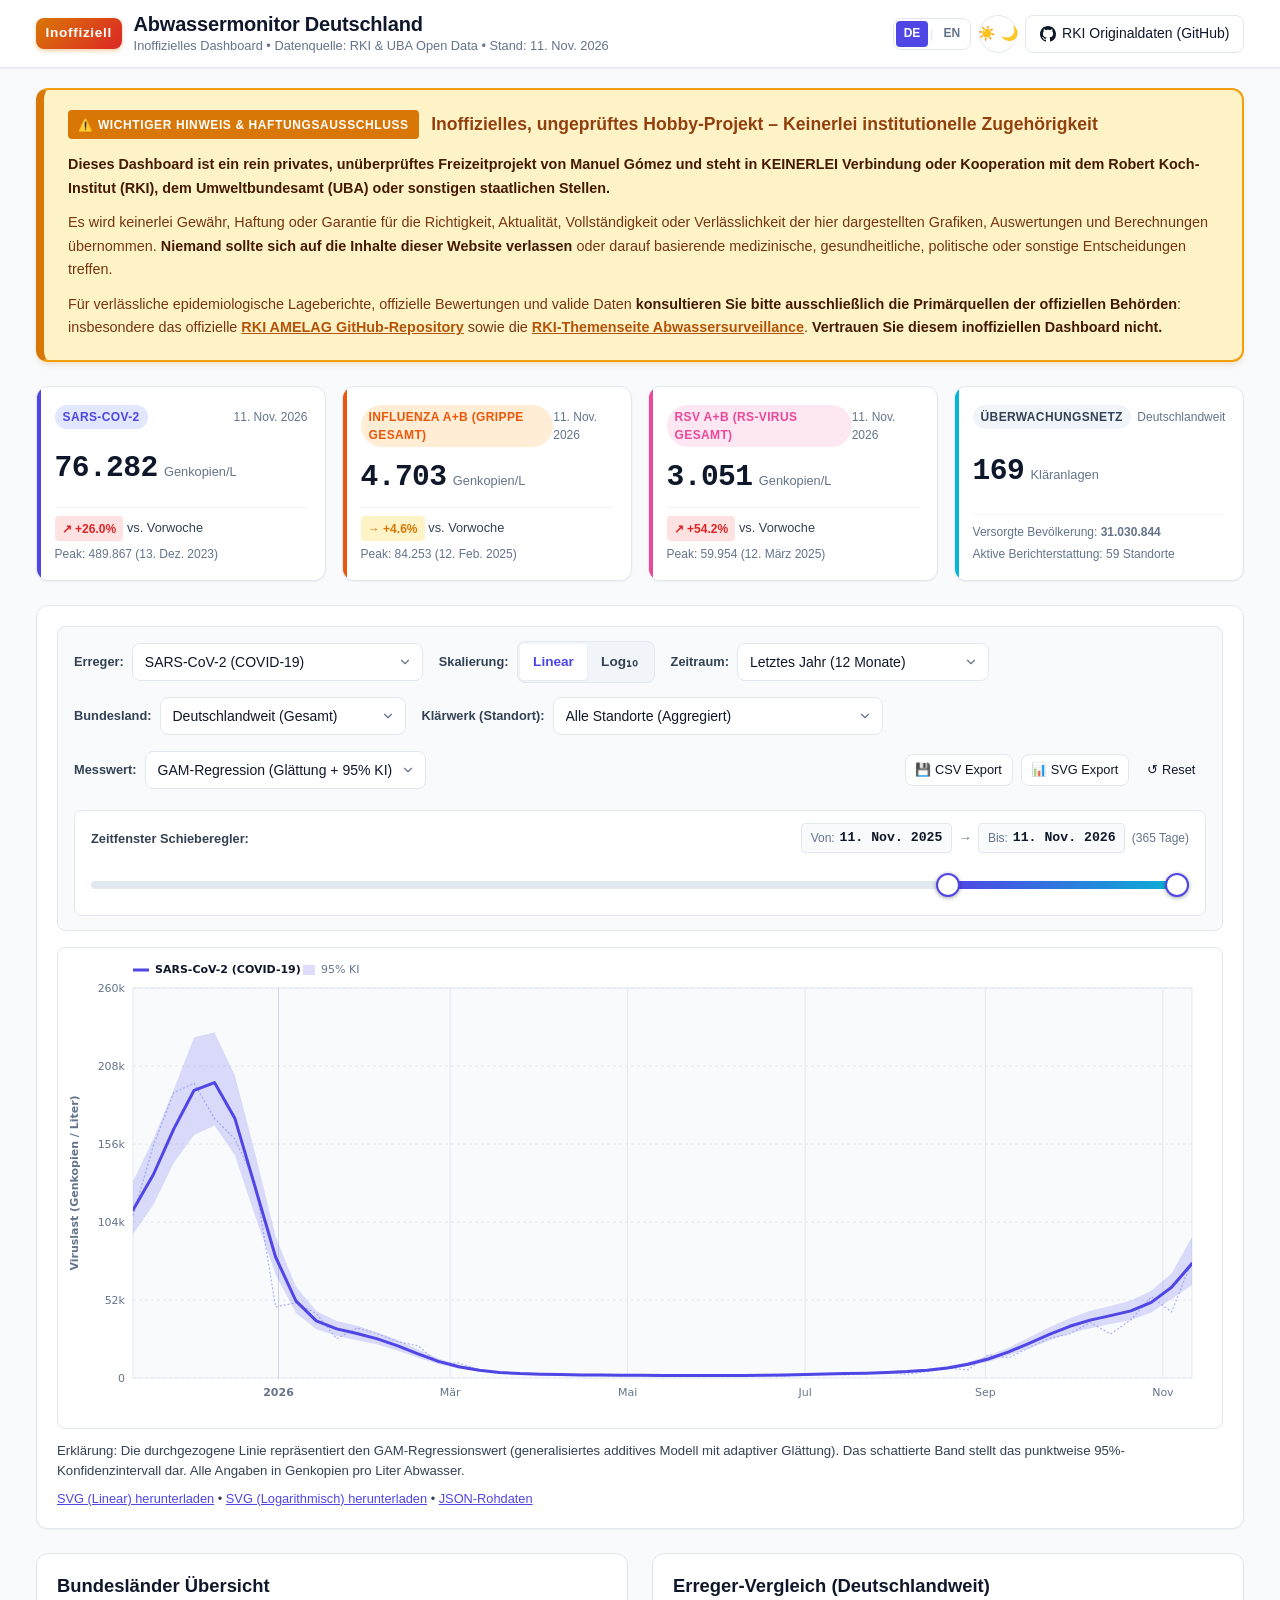
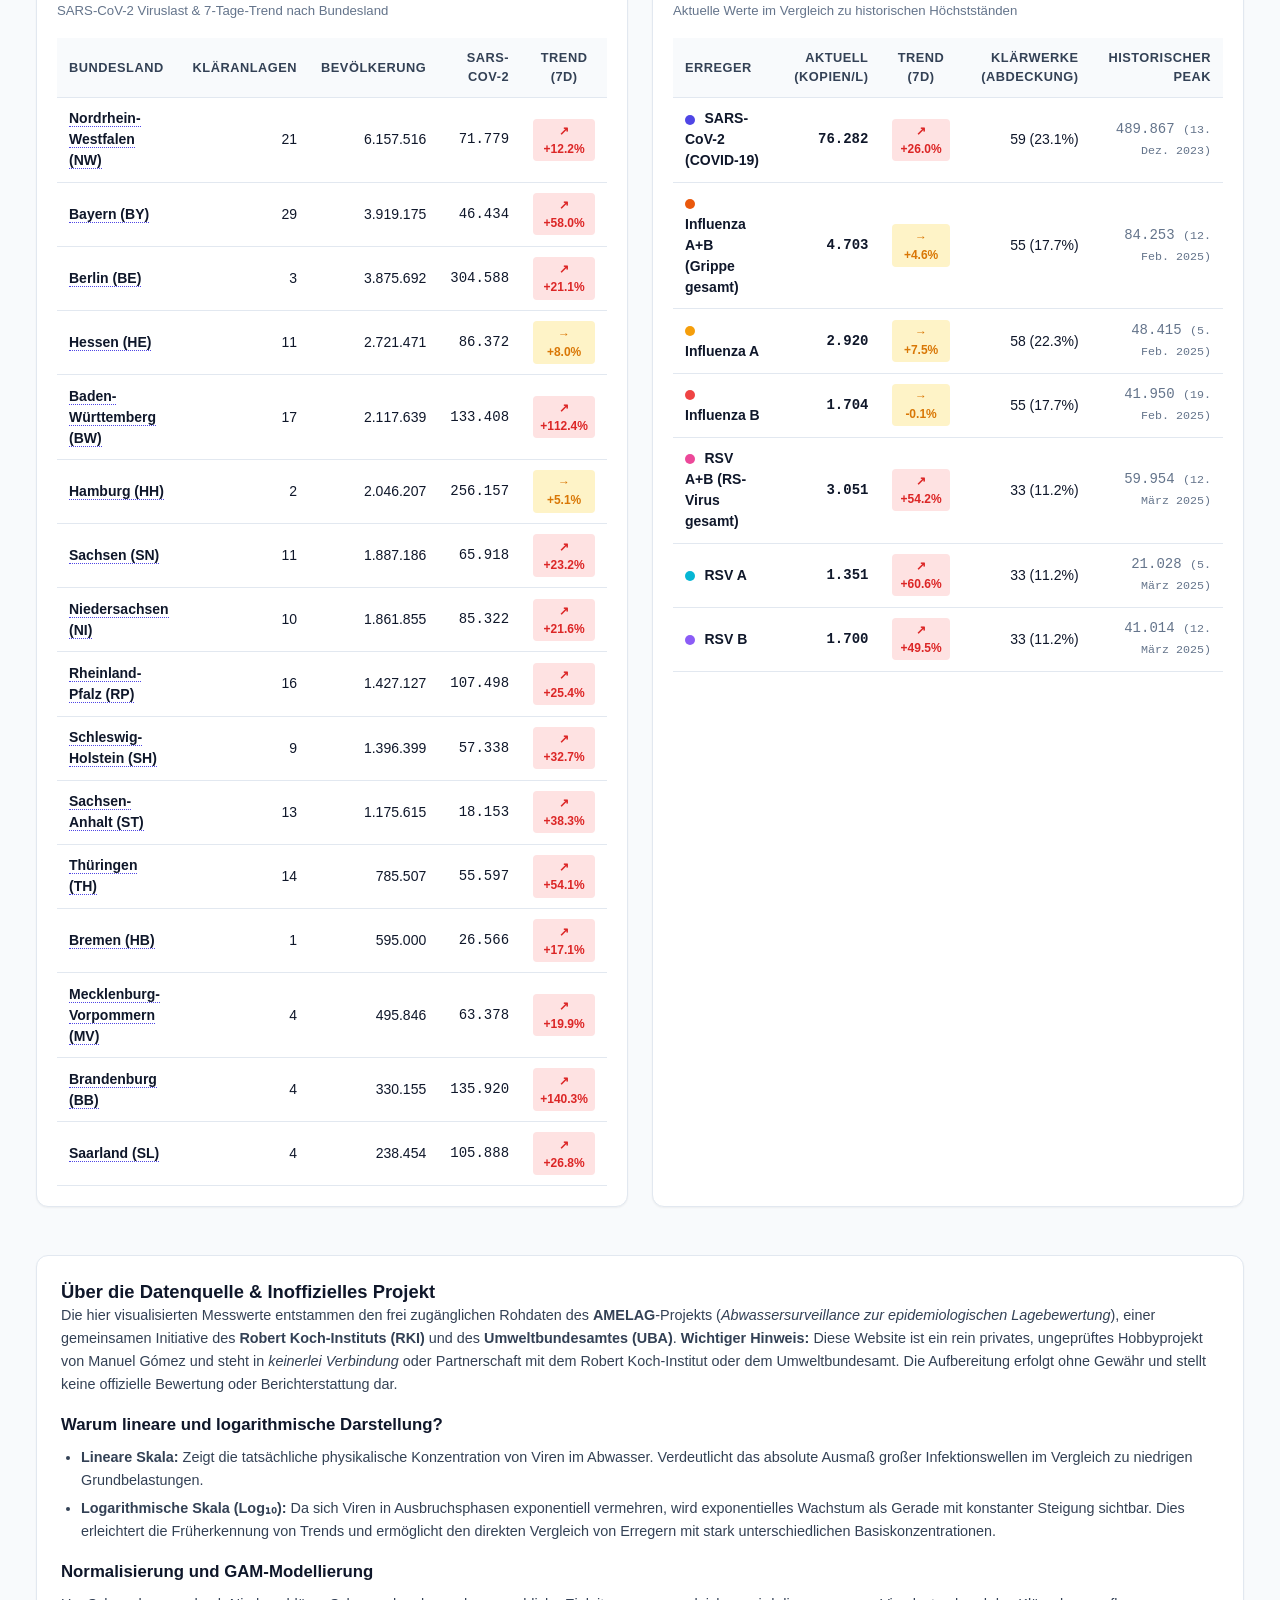
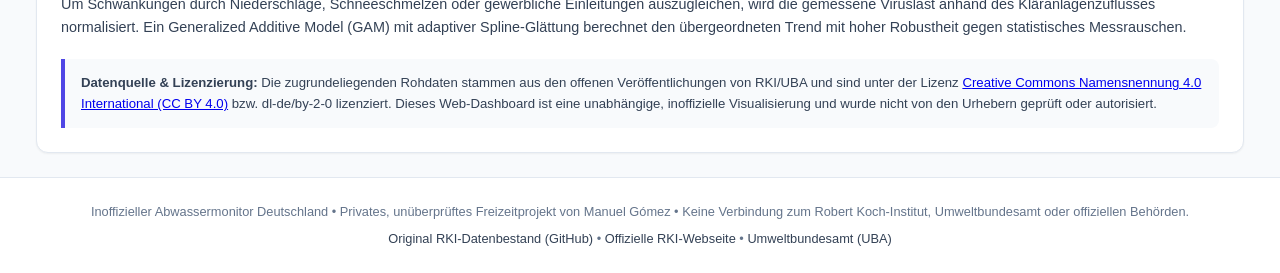
==== commit 70ae5e85: "chore(data): auto-update from RKI AMELAG (upstream commit bdb29d1)" ====
--- a/index.html
+++ b/index.html
@@ -16,7 +16,7 @@
   <meta property="og:url" content="https://mgomezch.github.io/amelag-dashboard/">
   <meta property="og:image" content="assets/national_chart_linear.svg">
 
-  <link rel="stylesheet" href="css/dashboard.css?v=1794403394">
+  <link rel="stylesheet" href="css/dashboard.css?v=1795013727">
   
   <noscript>
     <style>
@@ -36,7 +36,7 @@
         <div class="brand-badge brand-badge-unofficial" data-i18n="brand_badge">Inoffiziell</div>
         <div>
           <h1 class="brand-title" data-i18n="brand_title">Abwassermonitor Deutschland</h1>
-          <p class="brand-subtitle"><span data-i18n="brand_sub">Inoffizielles Dashboard • Datenquelle: RKI &amp; UBA Open Data • Stand:</span> <time id="header-data-date" datetime="2026-11-04">4. Nov. 2026</time></p>
+          <p class="brand-subtitle"><span data-i18n="brand_sub">Inoffizielles Dashboard • Datenquelle: RKI &amp; UBA Open Data • Stand:</span> <time id="header-data-date" datetime="2026-11-11">11. Nov. 2026</time></p>
         </div>
       </div>
       <div class="header-actions">
@@ -77,45 +77,45 @@
       <div class="kpi-card" id="kpi-sars">
         <div class="kpi-header">
           <span class="pathogen-pill pathogen-sars">SARS-CoV-2</span>
-          <span class="kpi-date">4. Nov. 2026</span>
+          <span class="kpi-date">11. Nov. 2026</span>
         </div>
         <div class="kpi-value-row">
-          <span class="kpi-value" id="kpi-sars-val">53.714</span>
+          <span class="kpi-value" id="kpi-sars-val">76.282</span>
           <span class="kpi-unit" data-i18n="kpi_unit">Genkopien/L</span>
         </div>
         <div class="kpi-footer">
-          <span class="kpi-trend" id="kpi-sars-trend"><span class="badge badge-stable">→ +8.4%</span> vs. Vorwoche</span>
-          <span class="kpi-sub">Peak: 485.761 (13. Dez. 2023)</span>
+          <span class="kpi-trend" id="kpi-sars-trend"><span class="badge badge-rising">↗ +26.0%</span> vs. Vorwoche</span>
+          <span class="kpi-sub">Peak: 489.867 (13. Dez. 2023)</span>
         </div>
       </div>
 
       <div class="kpi-card" id="kpi-flu">
         <div class="kpi-header">
           <span class="pathogen-pill pathogen-flu">Influenza A+B (Grippe gesamt)</span>
-          <span class="kpi-date">4. Nov. 2026</span>
+          <span class="kpi-date">11. Nov. 2026</span>
         </div>
         <div class="kpi-value-row">
-          <span class="kpi-value" id="kpi-flu-val">4.381</span>
+          <span class="kpi-value" id="kpi-flu-val">4.703</span>
           <span class="kpi-unit" data-i18n="kpi_unit">Genkopien/L</span>
         </div>
         <div class="kpi-footer">
-          <span class="kpi-trend" id="kpi-flu-trend"><span class="badge badge-stable">→ +3.5%</span> vs. Vorwoche</span>
-          <span class="kpi-sub">Peak: 83.409 (12. Feb. 2025)</span>
+          <span class="kpi-trend" id="kpi-flu-trend"><span class="badge badge-stable">→ +4.6%</span> vs. Vorwoche</span>
+          <span class="kpi-sub">Peak: 84.253 (12. Feb. 2025)</span>
         </div>
       </div>
 
       <div class="kpi-card" id="kpi-rsv">
         <div class="kpi-header">
           <span class="pathogen-pill pathogen-rsv">RSV A+B (RS-Virus gesamt)</span>
-          <span class="kpi-date">4. Nov. 2026</span>
+          <span class="kpi-date">11. Nov. 2026</span>
         </div>
         <div class="kpi-value-row">
-          <span class="kpi-value" id="kpi-rsv-val">1.978</span>
+          <span class="kpi-value" id="kpi-rsv-val">3.051</span>
           <span class="kpi-unit" data-i18n="kpi_unit">Genkopien/L</span>
         </div>
         <div class="kpi-footer">
-          <span class="kpi-trend" id="kpi-rsv-trend"><span class="badge badge-falling">↘ -35.0%</span> vs. Vorwoche</span>
-          <span class="kpi-sub">Peak: 59.910 (12. März 2025)</span>
+          <span class="kpi-trend" id="kpi-rsv-trend"><span class="badge badge-rising">↗ +54.2%</span> vs. Vorwoche</span>
+          <span class="kpi-sub">Peak: 59.954 (12. März 2025)</span>
         </div>
       </div>
 
@@ -130,7 +130,7 @@
         </div>
         <div class="kpi-footer">
           <span class="kpi-sub"><span data-i18n="covered_pop">Versorgte Bevölkerung:</span> <strong>31.030.844</strong></span>
-          <span class="kpi-sub"><span data-i18n="active_rep">Aktive Berichterstattung:</span> 63 <span data-i18n="sites">Standorte</span></span>
+          <span class="kpi-sub"><span data-i18n="active_rep">Aktive Berichterstattung:</span> 59 <span data-i18n="sites">Standorte</span></span>
         </div>
       </div>
     </section>
@@ -255,7 +255,7 @@
         <div id="chart-svg-container" class="chart-svg-container">
           <svg xmlns="http://www.w3.org/2000/svg" viewBox="0 0 980 480" class="amelag-chart-svg" role="img" aria-label="Bundesweite Viruslast im Abwasser (Lineare Skala (Genkopien / Liter))">
   <title>Abwassermonitor Deutschland - Lineare Skala (Genkopien / Liter)</title>
-  <desc>Zeitreihe der SARS-CoV-2, Influenza und RSV Viruslast im Abwasser (Deutschland, 2022-03-02 bis 2026-11-04).</desc>
+  <desc>Zeitreihe der SARS-CoV-2, Influenza und RSV Viruslast im Abwasser (Deutschland, 2022-03-02 bis 2026-11-11).</desc>
   <defs>
     <linearGradient id="ciGrad" x1="0%" y1="0%" x2="0%" y2="100%">
       <stop offset="0%" stop-color="#4f46e5" stop-opacity="0.25" />
@@ -282,31 +282,31 @@
     <text x="70" y="54.0" text-anchor="end" font-size="11" fill="var(--text-muted, #64748b)" font-family="system-ui, sans-serif">700k</text>
   </g>
   <g class="grid-x">
-    <line x1="140.9" y1="50" x2="140.9" y2="420" stroke="var(--grid-color, #f1f5f9)" stroke-width="1" />
-    <text x="140.9" y="438" text-anchor="middle" font-size="11" font-weight="normal" fill="var(--text-muted, #64748b)" font-family="system-ui, sans-serif">Jul '22</text>
-    <line x1="233.6" y1="50" x2="233.6" y2="420" stroke="var(--grid-major, #cbd5e1)" stroke-width="1" />
-    <text x="233.6" y="438" text-anchor="middle" font-size="11" font-weight="bold" fill="var(--text-muted, #64748b)" font-family="system-ui, sans-serif">2023</text>
-    <line x1="324.7" y1="50" x2="324.7" y2="420" stroke="var(--grid-color, #f1f5f9)" stroke-width="1" />
-    <text x="324.7" y="438" text-anchor="middle" font-size="11" font-weight="normal" fill="var(--text-muted, #64748b)" font-family="system-ui, sans-serif">Jul '23</text>
-    <line x1="417.4" y1="50" x2="417.4" y2="420" stroke="var(--grid-major, #cbd5e1)" stroke-width="1" />
-    <text x="417.4" y="438" text-anchor="middle" font-size="11" font-weight="bold" fill="var(--text-muted, #64748b)" font-family="system-ui, sans-serif">2024</text>
-    <line x1="509.0" y1="50" x2="509.0" y2="420" stroke="var(--grid-color, #f1f5f9)" stroke-width="1" />
-    <text x="509.0" y="438" text-anchor="middle" font-size="11" font-weight="normal" fill="var(--text-muted, #64748b)" font-family="system-ui, sans-serif">Jul '24</text>
-    <line x1="601.6" y1="50" x2="601.6" y2="420" stroke="var(--grid-major, #cbd5e1)" stroke-width="1" />
-    <text x="601.6" y="438" text-anchor="middle" font-size="11" font-weight="bold" fill="var(--text-muted, #64748b)" font-family="system-ui, sans-serif">2025</text>
-    <line x1="692.8" y1="50" x2="692.8" y2="420" stroke="var(--grid-color, #f1f5f9)" stroke-width="1" />
-    <text x="692.8" y="438" text-anchor="middle" font-size="11" font-weight="normal" fill="var(--text-muted, #64748b)" font-family="system-ui, sans-serif">Jul '25</text>
-    <line x1="785.4" y1="50" x2="785.4" y2="420" stroke="var(--grid-major, #cbd5e1)" stroke-width="1" />
-    <text x="785.4" y="438" text-anchor="middle" font-size="11" font-weight="bold" fill="var(--text-muted, #64748b)" font-family="system-ui, sans-serif">2026</text>
-    <line x1="876.6" y1="50" x2="876.6" y2="420" stroke="var(--grid-color, #f1f5f9)" stroke-width="1" />
-    <text x="876.6" y="438" text-anchor="middle" font-size="11" font-weight="normal" fill="var(--text-muted, #64748b)" font-family="system-ui, sans-serif">Jul '26</text>
+    <line x1="140.7" y1="50" x2="140.7" y2="420" stroke="var(--grid-color, #f1f5f9)" stroke-width="1" />
+    <text x="140.7" y="438" text-anchor="middle" font-size="11" font-weight="normal" fill="var(--text-muted, #64748b)" font-family="system-ui, sans-serif">Jul '22</text>
+    <line x1="232.9" y1="50" x2="232.9" y2="420" stroke="var(--grid-major, #cbd5e1)" stroke-width="1" />
+    <text x="232.9" y="438" text-anchor="middle" font-size="11" font-weight="bold" fill="var(--text-muted, #64748b)" font-family="system-ui, sans-serif">2023</text>
+    <line x1="323.7" y1="50" x2="323.7" y2="420" stroke="var(--grid-color, #f1f5f9)" stroke-width="1" />
+    <text x="323.7" y="438" text-anchor="middle" font-size="11" font-weight="normal" fill="var(--text-muted, #64748b)" font-family="system-ui, sans-serif">Jul '23</text>
+    <line x1="416.0" y1="50" x2="416.0" y2="420" stroke="var(--grid-major, #cbd5e1)" stroke-width="1" />
+    <text x="416.0" y="438" text-anchor="middle" font-size="11" font-weight="bold" fill="var(--text-muted, #64748b)" font-family="system-ui, sans-serif">2024</text>
+    <line x1="507.2" y1="50" x2="507.2" y2="420" stroke="var(--grid-color, #f1f5f9)" stroke-width="1" />
+    <text x="507.2" y="438" text-anchor="middle" font-size="11" font-weight="normal" fill="var(--text-muted, #64748b)" font-family="system-ui, sans-serif">Jul '24</text>
+    <line x1="599.5" y1="50" x2="599.5" y2="420" stroke="var(--grid-major, #cbd5e1)" stroke-width="1" />
+    <text x="599.5" y="438" text-anchor="middle" font-size="11" font-weight="bold" fill="var(--text-muted, #64748b)" font-family="system-ui, sans-serif">2025</text>
+    <line x1="690.3" y1="50" x2="690.3" y2="420" stroke="var(--grid-color, #f1f5f9)" stroke-width="1" />
+    <text x="690.3" y="438" text-anchor="middle" font-size="11" font-weight="normal" fill="var(--text-muted, #64748b)" font-family="system-ui, sans-serif">Jul '25</text>
+    <line x1="782.5" y1="50" x2="782.5" y2="420" stroke="var(--grid-major, #cbd5e1)" stroke-width="1" />
+    <text x="782.5" y="438" text-anchor="middle" font-size="11" font-weight="bold" fill="var(--text-muted, #64748b)" font-family="system-ui, sans-serif">2026</text>
+    <line x1="873.3" y1="50" x2="873.3" y2="420" stroke="var(--grid-color, #f1f5f9)" stroke-width="1" />
+    <text x="873.3" y="438" text-anchor="middle" font-size="11" font-weight="normal" fill="var(--text-muted, #64748b)" font-family="system-ui, sans-serif">Jul '26</text>
   </g>
   <g clip-path="url(#plotClip)">
-    <path d="M 80.0,232.4 L 83.5,202.2 L 87.0,155.1 L 90.6,123.8 L 94.1,120.2 L 97.6,138.3 L 101.1,182.2 L 104.7,226.9 L 108.2,272.9 L 111.7,310.4 L 115.2,333.9 L 118.8,349.7 L 122.3,353.0 L 125.8,342.1 L 129.3,312.1 L 132.9,258.0 L 136.4,211.7 L 139.9,178.0 L 143.4,151.9 L 147.0,148.0 L 150.5,161.2 L 154.0,218.2 L 157.5,277.6 L 161.1,313.5 L 164.6,334.1 L 168.1,341.9 L 171.6,350.6 L 175.2,358.0 L 178.7,353.1 L 182.2,334.3 L 185.7,292.0 L 189.3,241.8 L 192.8,222.3 L 196.3,227.0 L 199.8,266.5 L 203.4,303.4 L 206.9,323.8 L 210.4,331.5 L 213.9,319.2 L 217.5,293.2 L 221.0,256.5 L 224.5,223.5 L 228.0,236.0 L 231.6,271.2 L 235.1,320.6 L 238.6,356.4 L 242.1,365.9 L 245.7,352.8 L 249.2,310.2 L 252.7,254.2 L 256.2,228.5 L 259.8,215.8 L 263.3,216.9 L 266.8,225.4 L 270.3,252.8 L 273.9,299.8 L 277.4,328.7 L 280.9,342.0 L 284.4,344.4 L 288.0,344.0 L 291.5,353.5 L 295.0,363.6 L 298.5,374.1 L 302.0,383.4 L 305.6,389.3 L 309.1,394.8 L 312.6,398.7 L 316.1,402.1 L 319.7,405.4 L 323.2,406.6 L 326.7,406.0 L 330.2,403.5 L 333.8,400.4 L 337.3,398.8 L 340.8,396.4 L 344.3,392.8 L 347.9,386.7 L 351.4,377.1 L 354.9,367.7 L 358.4,356.5 L 362.0,346.8 L 365.5,340.1 L 369.0,329.5 L 372.5,319.2 L 376.1,304.4 L 379.6,287.9 L 383.1,275.1 L 386.6,257.9 L 390.2,248.0 L 393.7,230.4 L 397.2,197.3 L 400.7,156.2 L 404.3,105.7 L 407.8,98.2 L 411.3,139.2 L 414.8,201.5 L 418.4,275.6 L 421.9,319.4 L 425.4,337.5 L 428.9,342.7 L 432.5,347.0 L 436.0,365.6 L 439.5,383.4 L 443.0,394.3 L 446.6,399.9 L 450.1,401.7 L 453.6,403.0 L 457.1,403.8 L 460.7,404.8 L 464.2,406.9 L 467.7,407.5 L 471.2,406.4 L 474.8,403.2 L 478.3,398.9 L 481.8,397.8 L 485.3,397.8 L 488.9,397.8 L 492.4,396.8 L 495.9,392.6 L 499.4,385.7 L 503.0,374.3 L 506.5,360.8 L 510.0,351.8 L 513.5,344.4 L 517.0,343.6 L 520.6,344.7 L 524.1,343.0 L 527.6,340.7 L 531.1,334.9 L 534.7,334.3 L 538.2,338.2 L 541.7,339.5 L 545.2,340.5 L 548.8,334.8 L 552.3,323.3 L 555.8,308.4 L 559.3,290.9 L 562.9,287.6 L 566.4,292.8 L 569.9,302.3 L 573.4,316.2 L 577.0,325.6 L 580.5,334.5 L 584.0,338.8 L 587.5,337.6 L 591.1,335.5 L 594.6,334.8 L 598.1,347.3 L 601.6,365.8 L 605.2,378.8 L 608.7,386.4 L 612.2,389.5 L 615.7,391.4 L 619.3,393.8 L 622.8,395.8 L 626.3,398.5 L 629.8,400.7 L 633.4,402.3 L 636.9,403.5 L 640.4,403.6 L 643.9,403.5 L 647.5,403.3 L 651.0,403.6 L 654.5,405.2 L 658.0,406.2 L 661.6,406.2 L 665.1,404.9 L 668.6,402.5 L 672.1,400.5 L 675.7,398.3 L 679.2,396.8 L 682.7,396.5 L 686.2,396.5 L 689.8,397.8 L 693.3,398.7 L 696.8,398.3 L 700.3,396.7 L 703.9,392.8 L 707.4,388.1 L 710.9,382.4 L 714.4,374.9 L 718.0,368.2 L 721.5,361.1 L 725.0,356.7 L 728.5,354.4 L 732.0,347.6 L 735.6,336.3 L 739.1,321.5 L 742.6,316.9 L 746.1,327.9 L 749.7,340.5 L 753.2,352.3 L 756.7,357.1 L 760.2,352.5 L 763.8,339.2 L 767.3,317.0 L 770.8,300.1 L 774.3,298.5 L 777.9,314.8 L 781.4,345.1 L 784.9,369.6 L 788.4,386.0 L 792.0,395.5 L 795.5,400.0 L 799.0,402.4 L 802.5,403.9 L 806.1,406.5 L 809.6,410.1 L 813.1,413.1 L 816.6,415.4 L 820.2,416.8 L 823.7,417.7 L 827.2,418.2 L 830.7,418.4 L 834.3,418.6 L 837.8,418.7 L 841.3,418.8 L 844.8,418.9 L 848.4,418.9 L 851.9,418.9 L 855.4,419.0 L 858.9,419.0 L 862.5,419.0 L 866.0,419.0 L 869.5,418.9 L 873.0,418.8 L 876.6,418.6 L 880.1,418.4 L 883.6,418.2 L 887.1,418.0 L 890.7,417.7 L 894.2,417.3 L 897.7,416.7 L 901.2,415.8 L 904.8,414.3 L 908.3,412.3 L 911.8,409.5 L 915.3,406.2 L 918.9,402.6 L 922.4,399.1 L 925.9,396.4 L 929.4,394.1 L 933.0,392.1 L 936.5,389.7 L 940.0,385.1 L 940.0,396.9 L 936.5,397.3 L 933.0,398.9 L 929.4,400.5 L 925.9,402.2 L 922.4,404.4 L 918.9,406.9 L 915.3,409.7 L 911.8,412.2 L 908.3,414.2 L 904.8,415.8 L 901.2,416.9 L 897.7,417.6 L 894.2,418.1 L 890.7,418.3 L 887.1,418.6 L 883.6,418.7 L 880.1,418.9 L 876.6,419.0 L 873.0,419.1 L 869.5,419.2 L 866.0,419.2 L 862.5,419.3 L 858.9,419.3 L 855.4,419.2 L 851.9,419.2 L 848.4,419.2 L 844.8,419.2 L 841.3,419.1 L 837.8,419.1 L 834.3,419.0 L 830.7,418.9 L 827.2,418.7 L 823.7,418.3 L 820.2,417.7 L 816.6,416.7 L 813.1,415.1 L 809.6,412.8 L 806.1,410.3 L 802.5,408.3 L 799.0,407.0 L 795.5,405.5 L 792.0,401.9 L 788.4,395.8 L 784.9,384.1 L 781.4,364.7 L 777.9,344.0 L 774.3,330.3 L 770.8,332.1 L 767.3,344.9 L 763.8,359.3 L 760.2,370.7 L 756.7,373.0 L 753.2,369.6 L 749.7,362.4 L 746.1,351.3 L 742.6,345.5 L 739.1,348.0 L 735.6,357.1 L 732.0,366.5 L 728.5,370.1 L 725.0,373.2 L 721.5,376.7 L 718.0,381.3 L 714.4,387.3 L 710.9,392.0 L 707.4,396.6 L 703.9,400.3 L 700.3,402.6 L 696.8,404.3 L 693.3,404.4 L 689.8,403.8 L 686.2,403.2 L 682.7,402.6 L 679.2,403.0 L 675.7,403.9 L 672.1,405.3 L 668.6,407.3 L 665.1,408.9 L 661.6,410.0 L 658.0,410.1 L 654.5,409.1 L 651.0,408.2 L 647.5,407.7 L 643.9,407.8 L 640.4,408.1 L 636.9,407.8 L 633.4,407.3 L 629.8,405.9 L 626.3,404.1 L 622.8,402.3 L 619.3,400.5 L 615.7,399.6 L 612.2,398.5 L 608.7,396.9 L 605.2,393.2 L 601.6,383.8 L 598.1,371.5 L 594.6,362.2 L 591.1,359.9 L 587.5,362.9 L 584.0,361.8 L 580.5,358.4 L 577.0,352.8 L 573.4,343.4 L 569.9,335.2 L 566.4,325.9 L 562.9,322.0 L 559.3,327.6 L 555.8,337.6 L 552.3,350.8 L 548.8,358.5 L 545.2,361.4 L 541.7,362.8 L 538.2,360.1 L 534.7,359.0 L 531.1,359.5 L 527.6,361.4 L 524.1,365.1 L 520.6,364.6 L 517.0,364.2 L 513.5,365.9 L 510.0,369.8 L 506.5,378.6 L 503.0,387.4 L 499.4,395.5 L 495.9,401.0 L 492.4,403.2 L 488.9,404.4 L 485.3,404.4 L 481.8,404.4 L 478.3,406.0 L 474.8,408.3 L 471.2,410.7 L 467.7,411.5 L 464.2,410.9 L 460.7,410.0 L 457.1,409.0 L 453.6,408.5 L 450.1,407.8 L 446.6,405.8 L 443.0,402.6 L 439.5,394.9 L 436.0,382.6 L 432.5,371.7 L 428.9,367.1 L 425.4,366.6 L 421.9,355.0 L 418.4,325.4 L 414.8,284.1 L 411.3,237.0 L 407.8,215.1 L 404.3,224.0 L 400.7,249.0 L 397.2,280.1 L 393.7,293.3 L 390.2,300.7 L 386.6,309.2 L 383.1,314.9 L 379.6,326.6 L 376.1,337.6 L 372.5,348.6 L 369.0,358.1 L 365.5,362.6 L 362.0,369.1 L 358.4,376.0 L 354.9,383.6 L 351.4,391.6 L 347.9,397.0 L 344.3,401.4 L 340.8,403.9 L 337.3,404.7 L 333.8,406.3 L 330.2,408.2 L 326.7,410.0 L 323.2,410.7 L 319.7,409.5 L 316.1,407.6 L 312.6,404.9 L 309.1,402.2 L 305.6,399.3 L 302.0,394.3 L 298.5,388.9 L 295.0,381.6 L 291.5,373.4 L 288.0,369.3 L 284.4,367.4 L 280.9,366.8 L 277.4,358.4 L 273.9,334.9 L 270.3,308.1 L 266.8,285.1 L 263.3,278.4 L 259.8,281.3 L 256.2,284.2 L 252.7,309.8 L 249.2,345.5 L 245.7,373.1 L 242.1,383.8 L 238.6,374.7 L 235.1,351.5 L 231.6,316.8 L 228.0,286.0 L 224.5,284.4 L 221.0,302.1 L 217.5,330.2 L 213.9,349.2 L 210.4,355.8 L 206.9,356.0 L 203.4,339.7 L 199.8,312.1 L 196.3,287.8 L 192.8,278.9 L 189.3,301.9 L 185.7,333.5 L 182.2,360.9 L 178.7,376.4 L 175.2,376.8 L 171.6,372.5 L 168.1,366.7 L 164.6,360.0 L 161.1,350.5 L 157.5,322.6 L 154.0,281.5 L 150.5,245.2 L 147.0,229.4 L 143.4,242.6 L 139.9,256.5 L 136.4,281.0 L 132.9,315.9 L 129.3,346.5 L 125.8,368.7 L 122.3,376.5 L 118.8,374.2 L 115.2,365.2 L 111.7,346.4 L 108.2,321.2 L 104.7,290.7 L 101.1,257.6 L 97.6,233.8 L 94.1,216.1 L 90.6,221.1 L 87.0,249.4 L 83.5,292.4 L 80.0,341.1 Z" fill="url(#ciGrad)" />
-    <path d="M 80.0,304.3 L 83.5,287.0 L 87.0,144.4 L 90.6,174.7 L 94.1,202.2 L 97.6,152.2 L 101.1,225.7 L 104.7,246.9 L 108.2,320.2 L 111.7,325.2 L 115.2,345.4 L 118.8,355.6 L 122.3,394.1 L 125.8,351.6 L 129.3,313.0 L 132.9,285.1 L 136.4,239.9 L 139.9,241.2 L 143.4,232.8 L 147.0,233.1 L 150.5,231.3 L 154.0,273.2 L 157.5,316.9 L 161.1,351.1 L 164.6,360.5 L 168.1,366.7 L 171.6,368.1 L 175.2,370.2 L 178.7,371.4 L 182.2,341.1 L 185.7,280.6 L 189.3,318.0 L 192.8,269.7 L 196.3,272.2 L 199.8,302.3 L 203.4,345.1 L 206.9,349.7 L 210.4,342.8 L 213.9,336.7 L 217.5,304.4 L 221.0,309.4 L 224.5,257.2 L 228.0,265.0 L 231.6,216.0 L 235.1,326.7 L 238.6,365.4 L 242.1,370.2 L 245.7,356.5 L 249.2,311.2 L 252.7,310.8 L 256.2,279.0 L 259.8,266.1 L 263.3,262.0 L 266.8,213.2 L 270.3,252.0 L 273.9,304.6 L 277.4,349.4 L 280.9,346.4 L 284.4,346.4 L 288.0,351.2 L 291.5,355.0 L 295.0,366.9 L 298.5,379.4 L 302.0,390.1 L 305.6,392.9 L 309.1,401.2 L 312.6,403.4 L 316.1,406.5 L 319.7,407.8 L 323.2,408.8 L 326.7,409.4 L 330.2,403.4 L 333.8,404.4 L 337.3,399.2 L 340.8,393.2 L 344.3,390.8 L 347.9,384.5 L 351.4,383.4 L 354.9,386.4 L 358.4,367.5 L 362.0,351.0 L 365.5,347.8 L 369.0,355.8 L 372.5,353.2 L 376.1,322.8 L 379.6,303.7 L 383.1,283.4 L 386.6,267.1 L 390.2,249.8 L 393.7,184.1 L 397.2,181.4 L 400.7,152.1 L 404.3,110.4 L 407.8,-81.7 L 411.3,85.2 L 414.8,151.1 L 418.4,221.6 L 421.9,331.0 L 425.4,333.2 L 428.9,324.6 L 432.5,336.2 L 436.0,350.5 L 439.5,371.6 L 443.0,389.1 L 446.6,400.2 L 450.1,401.4 L 453.6,400.5 L 457.1,401.6 L 460.7,410.1 L 464.2,402.1 L 467.7,407.9 L 471.2,408.6 L 474.8,404.2 L 478.3,395.7 L 481.8,399.5 L 485.3,402.1 L 488.9,394.7 L 492.4,395.1 L 495.9,394.8 L 499.4,382.2 L 503.0,367.6 L 506.5,365.5 L 510.0,349.6 L 513.5,338.8 L 517.0,349.7 L 520.6,350.0 L 524.1,348.4 L 527.6,351.4 L 531.1,349.8 L 534.7,343.3 L 538.2,348.8 L 541.7,339.8 L 545.2,337.8 L 548.8,347.8 L 552.3,314.9 L 555.8,316.0 L 559.3,285.2 L 562.9,291.4 L 566.4,314.3 L 569.9,327.8 L 573.4,344.3 L 577.0,329.4 L 580.5,315.5 L 584.0,334.5 L 587.5,353.2 L 591.1,340.8 L 594.6,345.6 L 598.1,329.2 L 601.6,368.9 L 605.2,386.1 L 608.7,397.9 L 612.2,383.5 L 615.7,385.6 L 619.3,399.3 L 622.8,396.3 L 626.3,400.0 L 629.8,402.4 L 633.4,406.7 L 636.9,405.8 L 640.4,406.3 L 643.9,406.6 L 647.5,407.0 L 651.0,405.7 L 654.5,406.3 L 658.0,406.0 L 661.6,411.8 L 665.1,409.8 L 668.6,404.0 L 672.1,402.2 L 675.7,398.0 L 679.2,401.1 L 682.7,401.9 L 686.2,399.4 L 689.8,396.5 L 693.3,405.6 L 696.8,401.4 L 700.3,394.9 L 703.9,389.4 L 707.4,391.5 L 710.9,381.2 L 714.4,390.0 L 718.0,386.8 L 721.5,371.7 L 725.0,365.6 L 728.5,365.7 L 732.0,354.6 L 735.6,349.0 L 739.1,344.9 L 742.6,312.2 L 746.1,345.8 L 749.7,345.0 L 753.2,354.4 L 756.7,372.2 L 760.2,362.9 L 763.8,338.3 L 767.3,319.7 L 770.8,316.4 L 774.3,328.8 L 777.9,335.9 L 781.4,351.1 L 784.9,395.0 L 788.4,393.6 L 792.0,397.4 L 795.5,406.2 L 799.0,402.4 L 802.5,404.5 L 806.1,407.2 L 809.6,408.7 L 813.1,414.7 L 816.6,414.8 L 820.2,417.0 L 823.7,418.3 L 827.2,418.5 L 830.7,418.5 L 834.3,419.0 L 837.8,419.0 L 841.3,419.2 L 844.8,419.1 L 848.4,419.2 L 851.9,419.3 L 855.4,419.0 L 858.9,419.5 L 862.5,419.2 L 866.0,419.3 L 869.5,419.0 L 873.0,419.4 L 876.6,418.5 L 880.1,418.4 L 883.6,418.9 L 887.1,418.4 L 890.7,418.1 L 894.2,418.7 L 897.7,417.7 L 901.2,416.5 L 904.8,417.2 L 908.3,411.8 L 911.8,412.9 L 915.3,409.4 L 918.9,405.9 L 922.4,404.5 L 925.9,400.5 L 929.4,404.5 L 933.0,399.5 L 936.5,391.4 L 940.0,397.2" fill="none" stroke="#93c5fd" stroke-width="1" stroke-dasharray="2,2" opacity="0.75" />
-    <path d="M 400.7,418.6 L 404.3,418.1 L 407.8,416.1 L 411.3,413.8 L 418.4,414.2 L 421.9,413.2 L 425.4,410.2 L 428.9,405.6 L 432.5,401.8 L 436.0,401.7 L 439.5,406.6 L 443.0,412.0 L 446.6,415.0 L 450.1,416.1 L 453.6,416.3 L 457.1,416.6 L 460.7,417.1 L 464.2,417.5 L 467.7,417.7 L 471.2,417.8 L 474.8,417.9 L 478.3,418.1 L 481.8,418.3 L 485.3,418.4 L 488.9,418.3 L 492.4,418.3 L 495.9,418.3 L 499.4,418.4 L 503.0,418.4 L 506.5,418.4 L 510.0,418.4 L 513.5,418.3 L 517.0,418.3 L 520.6,418.3 L 524.1,418.3 L 527.6,418.3 L 531.1,418.3 L 534.7,418.3 L 538.2,418.3 L 541.7,418.3 L 545.2,418.3 L 548.8,418.3 L 552.3,418.3 L 555.8,418.4 L 559.3,418.4 L 562.9,418.4 L 566.4,418.4 L 569.9,418.3 L 573.4,418.2 L 577.0,418.1 L 580.5,418.0 L 584.0,418.0 L 587.5,417.7 L 591.1,416.9 L 594.6,415.6 L 598.1,413.6 L 601.6,410.8 L 605.2,406.7 L 608.7,400.2 L 612.2,391.6 L 615.7,382.9 L 619.3,377.2 L 622.8,375.9 L 626.3,378.6 L 629.8,384.8 L 633.4,393.6 L 636.9,402.5 L 640.4,409.0 L 643.9,412.9 L 647.5,415.1 L 651.0,416.5 L 654.5,417.3 L 658.0,417.7 L 661.6,418.0 L 665.1,418.0 L 668.6,418.0 L 672.1,418.0 L 675.7,418.0 L 679.2,418.1 L 682.7,418.1 L 686.2,418.1 L 689.8,418.1 L 693.3,418.1 L 696.8,418.2 L 700.3,418.2 L 703.9,418.2 L 707.4,418.2 L 710.9,418.2 L 714.4,418.2 L 718.0,418.2 L 721.5,418.3 L 725.0,418.3 L 728.5,418.3 L 732.0,418.3 L 735.6,418.3 L 739.1,418.2 L 742.6,418.1 L 746.1,417.9 L 749.7,417.9 L 753.2,417.9 L 756.7,417.9 L 760.2,417.8 L 763.8,417.4 L 767.3,416.4 L 770.8,414.5 L 774.3,411.7 L 777.9,408.4 L 781.4,405.6 L 784.9,404.9 L 788.4,405.3 L 792.0,405.1 L 795.5,403.2 L 799.0,401.2 L 802.5,401.7 L 806.1,405.2 L 809.6,409.7 L 813.1,413.7 L 816.6,416.1 L 820.2,417.3 L 823.7,417.8 L 827.2,418.0 L 830.7,418.1 L 834.3,418.2 L 837.8,418.3 L 841.3,418.3 L 844.8,418.3 L 848.4,418.3 L 851.9,418.3 L 855.4,418.3 L 858.9,418.3 L 862.5,418.4 L 866.0,418.4 L 869.5,418.4 L 873.0,418.3 L 876.6,418.3 L 880.1,418.3 L 883.6,418.3 L 887.1,418.3 L 890.7,418.3 L 894.2,418.3 L 897.7,418.3 L 901.2,418.3 L 904.8,418.3 L 908.3,418.3 L 911.8,418.2 L 915.3,418.2 L 918.9,418.1 L 922.4,418.1 L 925.9,418.0 L 929.4,417.9 L 933.0,417.8 L 936.5,417.8 L 940.0,417.7" fill="none" stroke="#ea580c" stroke-width="2" opacity="0.9" />
-    <path d="M 555.8,418.5 L 559.3,418.5 L 562.9,418.5 L 566.4,418.5 L 569.9,418.5 L 573.4,418.4 L 577.0,418.4 L 580.5,418.3 L 584.0,418.1 L 587.5,417.8 L 591.1,417.4 L 594.6,416.9 L 608.7,411.3 L 612.2,408.7 L 615.7,405.6 L 619.3,402.0 L 622.8,398.1 L 626.3,394.2 L 629.8,390.9 L 633.4,388.7 L 636.9,388.3 L 640.4,390.0 L 643.9,393.5 L 647.5,398.0 L 651.0,402.8 L 654.5,407.1 L 658.0,410.6 L 661.6,413.3 L 665.1,415.1 L 668.6,416.3 L 672.1,417.2 L 675.7,417.7 L 679.2,418.0 L 682.7,418.3 L 686.2,418.4 L 689.8,418.5 L 693.3,418.6 L 696.8,418.6 L 700.3,418.7 L 703.9,418.7 L 707.4,418.7 L 710.9,418.7 L 714.4,418.7 L 718.0,418.7 L 721.5,418.7 L 725.0,418.7 L 728.5,418.7 L 732.0,418.6 L 735.6,418.6 L 739.1,418.6 L 742.6,418.5 L 746.1,418.4 L 749.7,418.3 L 753.2,418.1 L 756.7,418.0 L 760.2,417.7 L 763.8,417.5 L 767.3,417.2 L 770.8,416.9 L 774.3,416.5 L 777.9,416.0 L 781.4,415.2 L 784.9,414.2 L 788.4,412.9 L 792.0,411.2 L 795.5,409.1 L 799.0,406.5 L 802.5,403.6 L 806.1,400.9 L 809.6,398.7 L 813.1,397.6 L 816.6,397.5 L 820.2,398.4 L 823.7,400.1 L 827.2,402.5 L 830.7,405.2 L 834.3,408.0 L 837.8,410.5 L 841.3,412.7 L 844.8,414.4 L 848.4,415.7 L 851.9,416.6 L 855.4,417.3 L 858.9,417.8 L 862.5,418.1 L 866.0,418.4 L 869.5,418.5 L 873.0,418.6 L 876.6,418.7" fill="none" stroke="#ec4899" stroke-width="2" opacity="0.9" />
-    <path d="M 80.0,298.3 L 83.5,253.3 L 87.0,207.4 L 90.6,177.3 L 94.1,172.8 L 97.6,191.0 L 101.1,223.5 L 104.7,262.0 L 108.2,299.5 L 111.7,330.2 L 115.2,351.3 L 118.8,363.3 L 122.3,366.1 L 125.8,356.8 L 129.3,331.0 L 132.9,290.2 L 136.4,249.8 L 139.9,221.1 L 143.4,201.9 L 147.0,192.3 L 150.5,207.3 L 154.0,252.8 L 157.5,302.2 L 161.1,334.0 L 164.6,348.2 L 168.1,355.5 L 171.6,362.6 L 175.2,368.2 L 178.7,366.0 L 182.2,348.8 L 185.7,314.8 L 189.3,274.9 L 192.8,253.0 L 196.3,260.3 L 199.8,291.3 L 203.4,323.2 L 206.9,341.5 L 210.4,344.6 L 213.9,335.5 L 217.5,313.3 L 221.0,281.2 L 224.5,256.8 L 228.0,263.0 L 231.6,296.1 L 235.1,337.5 L 238.6,366.4 L 242.1,375.7 L 245.7,363.8 L 249.2,329.6 L 252.7,284.9 L 256.2,258.8 L 259.8,251.7 L 263.3,250.4 L 266.8,258.0 L 270.3,283.2 L 273.9,318.9 L 277.4,345.0 L 280.9,355.6 L 284.4,356.9 L 288.0,357.9 L 291.5,364.3 L 295.0,373.5 L 298.5,382.2 L 302.0,389.3 L 305.6,394.8 L 309.1,398.8 L 312.6,402.1 L 316.1,405.1 L 319.7,407.6 L 323.2,408.8 L 326.7,408.2 L 330.2,406.1 L 333.8,403.6 L 337.3,402.0 L 340.8,400.5 L 344.3,397.5 L 347.9,392.4 L 351.4,385.1 L 354.9,376.4 L 358.4,367.1 L 362.0,359.0 L 365.5,352.3 L 369.0,345.2 L 372.5,335.2 L 376.1,322.4 L 379.6,308.9 L 383.1,296.6 L 386.6,286.0 L 390.2,276.7 L 393.7,265.0 L 397.2,243.5 L 400.7,207.6 L 404.3,171.8 L 407.8,163.2 L 411.3,193.3 L 414.8,247.7 L 418.4,303.2 L 421.9,339.2 L 425.4,353.7 L 428.9,356.1 L 432.5,360.6 L 436.0,374.9 L 439.5,389.7 L 443.0,398.8 L 446.6,403.1 L 450.1,405.1 L 453.6,406.0 L 457.1,406.7 L 460.7,407.7 L 464.2,409.0 L 467.7,409.7 L 471.2,408.7 L 474.8,406.0 L 478.3,402.8 L 481.8,401.4 L 485.3,401.4 L 488.9,401.4 L 492.4,400.2 L 495.9,397.2 L 499.4,391.0 L 503.0,381.4 L 506.5,370.5 L 510.0,361.4 L 513.5,356.1 L 517.0,354.7 L 520.6,355.4 L 524.1,355.0 L 527.6,351.8 L 531.1,348.3 L 534.7,347.7 L 538.2,350.0 L 541.7,352.2 L 545.2,351.8 L 548.8,347.6 L 552.3,338.2 L 555.8,324.1 L 559.3,310.8 L 562.9,306.1 L 566.4,310.6 L 569.9,320.1 L 573.4,330.8 L 577.0,340.4 L 580.5,347.4 L 584.0,351.3 L 587.5,351.4 L 591.1,348.7 L 594.6,349.8 L 598.1,360.6 L 601.6,375.7 L 605.2,386.8 L 608.7,392.1 L 612.2,394.4 L 615.7,395.9 L 619.3,397.4 L 622.8,399.3 L 626.3,401.5 L 629.8,403.5 L 633.4,405.0 L 636.9,405.8 L 640.4,406.0 L 643.9,405.8 L 647.5,405.7 L 651.0,406.1 L 654.5,407.3 L 658.0,408.3 L 661.6,408.3 L 665.1,407.0 L 668.6,405.1 L 672.1,403.1 L 675.7,401.3 L 679.2,400.1 L 682.7,399.8 L 686.2,400.1 L 689.8,401.0 L 693.3,401.8 L 696.8,401.5 L 700.3,399.9 L 703.9,396.8 L 707.4,392.7 L 710.9,387.5 L 714.4,381.6 L 718.0,375.3 L 721.5,369.5 L 725.0,365.6 L 728.5,362.8 L 732.0,357.7 L 735.6,347.4 L 739.1,335.8 L 742.6,332.4 L 746.1,340.5 L 749.7,352.3 L 753.2,361.6 L 756.7,365.6 L 760.2,362.3 L 763.8,350.0 L 767.3,332.0 L 770.8,317.3 L 774.3,315.6 L 777.9,330.6 L 781.4,355.7 L 784.9,377.5 L 788.4,391.3 L 792.0,398.9 L 795.5,403.0 L 799.0,404.8 L 802.5,406.3 L 806.1,408.5 L 809.6,411.5 L 813.1,414.2 L 816.6,416.1 L 820.2,417.3 L 823.7,418.0 L 827.2,418.4 L 830.7,418.7 L 834.3,418.8 L 837.8,418.9 L 841.3,419.0 L 844.8,419.0 L 848.4,419.1 L 851.9,419.1 L 855.4,419.1 L 858.9,419.1 L 862.5,419.1 L 866.0,419.1 L 869.5,419.1 L 873.0,419.0 L 876.6,418.8 L 880.1,418.7 L 883.6,418.5 L 887.1,418.3 L 890.7,418.1 L 894.2,417.7 L 897.7,417.2 L 901.2,416.4 L 904.8,415.1 L 908.3,413.3 L 911.8,410.9 L 915.3,408.1 L 918.9,404.9 L 922.4,401.9 L 925.9,399.5 L 929.4,397.5 L 933.0,395.8 L 936.5,393.8 L 940.0,391.6" fill="none" stroke="#4f46e5" stroke-width="3" />
+    <path d="M 80.0,252.8 L 83.5,219.1 L 87.0,165.7 L 90.5,128.8 L 94.0,121.7 L 97.6,138.3 L 101.1,182.2 L 104.6,227.4 L 108.1,273.4 L 111.6,310.8 L 115.1,334.0 L 118.6,349.7 L 122.1,353.2 L 125.6,342.4 L 129.1,312.7 L 132.7,258.1 L 136.2,210.6 L 139.7,178.6 L 143.2,153.4 L 146.7,150.2 L 150.2,162.3 L 153.7,216.6 L 157.2,277.7 L 160.7,314.3 L 164.2,335.1 L 167.8,342.7 L 171.3,350.0 L 174.8,357.9 L 178.3,353.9 L 181.8,335.2 L 185.3,293.0 L 188.8,239.7 L 192.3,222.4 L 195.8,230.6 L 199.3,267.2 L 202.9,303.8 L 206.4,323.6 L 209.9,331.7 L 213.4,321.0 L 216.9,293.8 L 220.4,255.7 L 223.9,220.8 L 227.4,237.7 L 230.9,279.2 L 234.4,322.9 L 238.0,354.7 L 241.5,363.7 L 245.0,352.8 L 248.5,316.3 L 252.0,260.0 L 255.5,227.7 L 259.0,213.0 L 262.5,215.9 L 266.0,231.8 L 269.6,257.2 L 273.1,299.2 L 276.6,328.2 L 280.1,341.8 L 283.6,345.6 L 287.1,344.9 L 290.6,353.3 L 294.1,364.7 L 297.6,374.5 L 301.1,383.5 L 304.7,389.3 L 308.2,394.8 L 311.7,399.3 L 315.2,402.3 L 318.7,405.3 L 322.2,406.5 L 325.7,406.1 L 329.2,404.2 L 332.7,400.9 L 336.2,398.8 L 339.8,396.3 L 343.3,392.6 L 346.8,387.3 L 350.3,378.3 L 353.8,368.4 L 357.3,357.5 L 360.8,346.0 L 364.3,339.3 L 367.8,330.1 L 371.3,319.4 L 374.9,306.4 L 378.4,288.4 L 381.9,275.4 L 385.4,260.4 L 388.9,247.1 L 392.4,232.0 L 395.9,199.3 L 399.4,157.6 L 402.9,110.2 L 406.4,95.8 L 410.0,147.9 L 413.5,211.9 L 417.0,274.1 L 420.5,316.3 L 424.0,336.0 L 427.5,345.0 L 431.0,350.2 L 434.5,364.5 L 438.0,383.0 L 441.6,394.3 L 445.1,399.9 L 448.6,401.8 L 452.1,402.6 L 455.6,404.2 L 459.1,405.3 L 462.6,406.8 L 466.1,407.5 L 469.6,406.4 L 473.1,403.7 L 476.7,399.1 L 480.2,396.9 L 483.7,397.8 L 487.2,398.0 L 490.7,397.1 L 494.2,392.8 L 497.7,385.3 L 501.2,375.3 L 504.7,361.2 L 508.2,350.9 L 511.8,344.2 L 515.3,341.3 L 518.8,345.0 L 522.3,344.6 L 525.8,341.3 L 529.3,334.7 L 532.8,328.9 L 536.3,336.1 L 539.8,341.7 L 543.3,342.1 L 546.9,335.9 L 550.4,320.2 L 553.9,306.0 L 557.4,291.9 L 560.9,285.0 L 564.4,292.9 L 567.9,301.0 L 571.4,314.9 L 574.9,326.3 L 578.4,333.0 L 582.0,339.8 L 585.5,339.1 L 589.0,335.9 L 592.5,332.8 L 596.0,337.1 L 599.5,359.3 L 603.0,377.2 L 606.5,386.3 L 610.0,389.8 L 613.6,389.5 L 617.1,391.9 L 620.6,395.5 L 624.1,398.2 L 627.6,400.8 L 631.1,402.0 L 634.6,403.2 L 638.1,404.0 L 641.6,403.6 L 645.1,403.1 L 648.7,402.5 L 652.2,403.9 L 655.7,406.5 L 659.2,407.2 L 662.7,405.9 L 666.2,402.2 L 669.7,398.5 L 673.2,397.8 L 676.7,397.4 L 680.2,397.3 L 683.8,396.6 L 687.3,396.2 L 690.8,398.1 L 694.3,398.7 L 697.8,397.2 L 701.3,393.2 L 704.8,386.5 L 708.3,381.4 L 711.8,375.6 L 715.3,368.8 L 718.9,362.6 L 722.4,354.6 L 725.9,351.8 L 729.4,348.6 L 732.9,338.7 L 736.4,324.2 L 739.9,310.2 L 743.4,319.5 L 746.9,341.9 L 750.4,355.6 L 754.0,359.0 L 757.5,350.8 L 761.0,335.7 L 764.5,318.4 L 768.0,299.9 L 771.5,298.3 L 775.0,313.3 L 778.5,340.8 L 782.0,370.2 L 785.6,387.8 L 789.1,396.4 L 792.6,399.9 L 796.1,401.6 L 799.6,403.9 L 803.1,406.6 L 806.6,409.9 L 810.1,413.1 L 813.6,415.3 L 817.1,416.8 L 820.7,417.7 L 824.2,418.2 L 827.7,418.4 L 831.2,418.6 L 834.7,418.7 L 838.2,418.8 L 841.7,418.8 L 845.2,418.9 L 848.7,418.9 L 852.2,419.0 L 855.8,419.0 L 859.3,419.0 L 862.8,419.0 L 866.3,418.9 L 869.8,418.8 L 873.3,418.6 L 876.8,418.4 L 880.3,418.2 L 883.8,418.0 L 887.3,417.7 L 890.9,417.4 L 894.4,416.8 L 897.9,415.8 L 901.4,414.4 L 904.9,412.2 L 908.4,409.3 L 911.9,405.8 L 915.4,402.1 L 918.9,399.0 L 922.4,396.3 L 926.0,394.6 L 929.5,392.6 L 933.0,389.3 L 936.5,383.2 L 940.0,370.4 L 940.0,387.2 L 936.5,392.2 L 933.0,396.9 L 929.5,399.6 L 926.0,401.0 L 922.4,402.4 L 918.9,404.3 L 915.4,406.8 L 911.9,409.5 L 908.4,412.1 L 904.9,414.3 L 901.4,415.8 L 897.9,416.9 L 894.4,417.7 L 890.9,418.1 L 887.3,418.4 L 883.8,418.6 L 880.3,418.7 L 876.8,418.8 L 873.3,419.0 L 869.8,419.1 L 866.3,419.2 L 862.8,419.3 L 859.3,419.3 L 855.8,419.3 L 852.2,419.3 L 848.7,419.2 L 845.2,419.2 L 841.7,419.2 L 838.2,419.1 L 834.7,419.1 L 831.2,419.0 L 827.7,418.9 L 824.2,418.7 L 820.7,418.3 L 817.1,417.7 L 813.6,416.7 L 810.1,415.0 L 806.6,412.9 L 803.1,410.4 L 799.6,408.2 L 796.1,406.7 L 792.6,405.1 L 789.1,402.8 L 785.6,397.1 L 782.0,383.5 L 778.5,363.0 L 775.0,341.4 L 771.5,331.0 L 768.0,334.4 L 764.5,344.3 L 761.0,359.0 L 757.5,369.3 L 754.0,374.2 L 750.4,373.6 L 746.9,361.9 L 743.4,347.1 L 739.9,341.3 L 736.4,349.0 L 732.9,361.8 L 729.4,366.7 L 725.9,369.2 L 722.4,372.8 L 718.9,377.0 L 715.3,383.3 L 711.8,387.6 L 708.3,391.4 L 704.8,396.3 L 701.3,400.2 L 697.8,403.7 L 694.3,404.7 L 690.8,403.9 L 687.3,403.4 L 683.8,403.0 L 680.2,403.6 L 676.7,403.9 L 673.2,403.3 L 669.7,404.5 L 666.2,407.0 L 662.7,409.8 L 659.2,411.1 L 655.7,410.1 L 652.2,408.6 L 648.7,407.5 L 645.1,407.6 L 641.6,408.4 L 638.1,408.2 L 634.6,408.0 L 631.1,407.4 L 627.6,406.0 L 624.1,404.6 L 620.6,402.1 L 617.1,399.8 L 613.6,398.9 L 610.0,398.8 L 606.5,398.6 L 603.0,392.8 L 599.5,380.5 L 596.0,368.0 L 592.5,360.4 L 589.0,362.0 L 585.5,364.2 L 582.0,362.4 L 578.4,360.2 L 574.9,352.7 L 571.4,344.3 L 567.9,335.7 L 564.4,325.1 L 560.9,323.8 L 557.4,327.3 L 553.9,337.2 L 550.4,350.0 L 546.9,358.2 L 543.3,364.9 L 539.8,364.3 L 536.3,358.8 L 532.8,356.8 L 529.3,357.9 L 525.8,363.4 L 522.3,366.5 L 518.8,364.4 L 515.3,364.3 L 511.8,364.7 L 508.2,370.0 L 504.7,378.9 L 501.2,387.4 L 497.7,395.6 L 494.2,400.6 L 490.7,403.3 L 487.2,404.6 L 483.7,404.0 L 480.2,404.1 L 476.7,405.8 L 473.1,408.5 L 469.6,410.8 L 466.1,411.3 L 462.6,410.9 L 459.1,410.1 L 455.6,409.0 L 452.1,408.4 L 448.6,407.4 L 445.1,405.9 L 441.6,402.5 L 438.0,393.9 L 434.5,382.2 L 431.0,372.5 L 427.5,368.4 L 424.0,365.3 L 420.5,350.5 L 417.0,324.9 L 413.5,286.5 L 410.0,238.8 L 406.4,213.2 L 402.9,218.8 L 399.4,249.8 L 395.9,279.2 L 392.4,290.6 L 388.9,300.4 L 385.4,307.4 L 381.9,314.3 L 378.4,326.0 L 374.9,337.2 L 371.3,349.7 L 367.8,357.6 L 364.3,362.1 L 360.8,369.0 L 357.3,375.9 L 353.8,384.2 L 350.3,391.7 L 346.8,396.9 L 343.3,401.2 L 339.8,403.3 L 336.2,404.6 L 332.7,406.6 L 329.2,408.4 L 325.7,410.1 L 322.2,410.3 L 318.7,409.3 L 315.2,407.7 L 311.7,405.0 L 308.2,402.1 L 304.7,398.7 L 301.1,393.9 L 297.6,388.9 L 294.1,381.1 L 290.6,373.4 L 287.1,369.2 L 283.6,367.5 L 280.1,366.7 L 276.6,356.3 L 273.1,334.2 L 269.6,309.6 L 266.0,286.5 L 262.5,277.8 L 259.0,275.9 L 255.5,282.7 L 252.0,312.5 L 248.5,347.6 L 245.0,373.1 L 241.5,381.5 L 238.0,372.9 L 234.4,352.9 L 230.9,319.9 L 227.4,287.0 L 223.9,280.6 L 220.4,299.7 L 216.9,330.6 L 213.4,349.2 L 209.9,355.8 L 206.4,355.1 L 202.9,338.1 L 199.3,312.7 L 195.8,288.2 L 192.3,278.2 L 188.8,300.3 L 185.3,332.6 L 181.8,361.7 L 178.3,376.5 L 174.8,376.3 L 171.3,372.2 L 167.8,366.6 L 164.2,360.6 L 160.7,350.7 L 157.2,321.5 L 153.7,280.5 L 150.2,244.5 L 146.7,230.0 L 143.2,243.1 L 139.7,255.4 L 136.2,280.0 L 132.7,315.3 L 129.1,346.3 L 125.6,368.7 L 122.1,376.3 L 118.6,374.0 L 115.1,365.0 L 111.6,346.1 L 108.1,321.1 L 104.6,290.1 L 101.1,256.5 L 97.6,232.5 L 94.0,215.6 L 90.5,222.0 L 87.0,250.8 L 83.5,292.5 L 80.0,340.8 Z" fill="url(#ciGrad)" />
+    <path d="M 80.0,304.3 L 83.5,287.0 L 87.0,144.4 L 90.5,174.5 L 94.0,202.2 L 97.6,152.2 L 101.1,225.6 L 104.6,246.8 L 108.1,320.3 L 111.6,325.1 L 115.1,345.4 L 118.6,355.6 L 122.1,394.1 L 125.6,351.6 L 129.1,313.0 L 132.7,285.1 L 136.2,239.8 L 139.7,241.1 L 143.2,232.7 L 146.7,233.1 L 150.2,231.2 L 153.7,273.1 L 157.2,316.8 L 160.7,351.1 L 164.2,360.5 L 167.8,366.6 L 171.3,368.1 L 174.8,370.2 L 178.3,371.3 L 181.8,341.1 L 185.3,280.5 L 188.8,318.0 L 192.3,269.7 L 195.8,272.2 L 199.3,302.3 L 202.9,345.1 L 206.4,349.7 L 209.9,342.8 L 213.4,336.7 L 216.9,304.4 L 220.4,309.4 L 223.9,257.2 L 227.4,264.9 L 230.9,216.0 L 234.4,326.7 L 238.0,365.4 L 241.5,370.2 L 245.0,356.5 L 248.5,311.2 L 252.0,310.8 L 255.5,278.9 L 259.0,266.1 L 262.5,262.0 L 266.0,213.1 L 269.6,251.9 L 273.1,304.6 L 276.6,349.4 L 280.1,346.4 L 283.6,346.4 L 287.1,351.2 L 290.6,355.0 L 294.1,366.9 L 297.6,379.4 L 301.1,390.1 L 304.7,392.9 L 308.2,401.2 L 311.7,403.3 L 315.2,406.5 L 318.7,407.7 L 322.2,408.8 L 325.7,409.4 L 329.2,403.4 L 332.7,404.4 L 336.2,399.2 L 339.8,393.2 L 343.3,390.7 L 346.8,384.5 L 350.3,383.4 L 353.8,386.4 L 357.3,367.5 L 360.8,350.9 L 364.3,347.7 L 367.8,355.8 L 371.3,353.2 L 374.9,322.8 L 378.4,303.6 L 381.9,283.3 L 385.4,267.0 L 388.9,249.7 L 392.4,183.9 L 395.9,181.1 L 399.4,151.8 L 402.9,110.1 L 406.4,-82.3 L 410.0,84.8 L 413.5,150.7 L 417.0,221.4 L 420.5,331.0 L 424.0,333.1 L 427.5,324.5 L 431.0,336.1 L 434.5,350.4 L 438.0,371.5 L 441.6,389.1 L 445.1,400.2 L 448.6,401.4 L 452.1,400.5 L 455.6,401.6 L 459.1,410.1 L 462.6,402.1 L 466.1,407.9 L 469.6,408.6 L 473.1,404.2 L 476.7,395.7 L 480.2,399.5 L 483.7,402.1 L 487.2,394.7 L 490.7,395.0 L 494.2,394.7 L 497.7,382.1 L 501.2,367.6 L 504.7,365.4 L 508.2,349.5 L 511.8,338.8 L 515.3,349.7 L 518.8,349.9 L 522.3,348.3 L 525.8,351.3 L 529.3,349.7 L 532.8,343.1 L 536.3,348.7 L 539.8,339.7 L 543.3,337.7 L 546.9,347.7 L 550.4,314.7 L 553.9,315.9 L 557.4,285.1 L 560.9,291.3 L 564.4,314.2 L 567.9,327.7 L 571.4,344.3 L 574.9,329.2 L 578.4,315.4 L 582.0,334.4 L 585.5,353.1 L 589.0,340.7 L 592.5,345.5 L 596.0,329.1 L 599.5,368.8 L 603.0,386.1 L 606.5,397.9 L 610.0,383.4 L 613.6,385.5 L 617.1,399.2 L 620.6,396.3 L 624.1,399.9 L 627.6,402.4 L 631.1,406.6 L 634.6,405.8 L 638.1,406.2 L 641.6,406.6 L 645.1,406.9 L 648.7,405.7 L 652.2,406.3 L 655.7,406.0 L 659.2,411.8 L 662.7,409.8 L 666.2,403.9 L 669.7,402.2 L 673.2,397.9 L 676.7,401.1 L 680.2,401.9 L 683.8,399.4 L 687.3,396.4 L 690.8,405.6 L 694.3,401.4 L 697.8,394.9 L 701.3,389.4 L 704.8,391.5 L 708.3,381.2 L 711.8,389.9 L 715.3,386.7 L 718.9,371.6 L 722.4,365.5 L 725.9,365.6 L 729.4,354.5 L 732.9,348.8 L 736.4,344.7 L 739.9,312.0 L 743.4,345.7 L 746.9,344.9 L 750.4,354.3 L 754.0,372.1 L 757.5,362.8 L 761.0,338.1 L 764.5,319.5 L 768.0,316.2 L 771.5,328.6 L 775.0,335.7 L 778.5,351.0 L 782.0,394.9 L 785.6,393.6 L 789.1,397.4 L 792.6,406.1 L 796.1,402.4 L 799.6,404.4 L 803.1,407.2 L 806.6,408.7 L 810.1,414.7 L 813.6,414.8 L 817.1,417.0 L 820.7,418.3 L 824.2,418.5 L 827.7,418.5 L 831.2,419.0 L 834.7,419.0 L 838.2,419.2 L 841.7,419.1 L 845.2,419.2 L 848.7,419.3 L 852.2,419.0 L 855.8,419.5 L 859.3,419.2 L 862.8,419.3 L 866.3,419.0 L 869.8,419.4 L 873.3,418.5 L 876.8,418.4 L 880.3,418.9 L 883.8,418.4 L 887.3,418.1 L 890.9,418.7 L 894.4,417.7 L 897.9,416.5 L 901.4,417.1 L 904.9,411.8 L 908.4,412.9 L 911.9,409.3 L 915.4,405.9 L 918.9,404.5 L 922.4,400.4 L 926.0,404.5 L 929.5,399.5 L 933.0,391.4 L 936.5,396.7 L 940.0,378.6" fill="none" stroke="#93c5fd" stroke-width="1" stroke-dasharray="2,2" opacity="0.75" />
+    <path d="M 399.4,418.6 L 402.9,418.0 L 406.4,416.0 L 410.0,413.8 L 417.0,414.1 L 420.5,413.1 L 424.0,410.1 L 427.5,405.6 L 431.0,401.9 L 434.5,401.9 L 438.0,406.5 L 441.6,411.9 L 445.1,415.0 L 448.6,416.1 L 452.1,416.4 L 455.6,416.6 L 459.1,417.0 L 462.6,417.5 L 466.1,417.7 L 469.6,417.9 L 473.1,418.0 L 476.7,418.1 L 480.2,418.2 L 483.7,418.3 L 487.2,418.3 L 490.7,418.3 L 494.2,418.3 L 497.7,418.4 L 501.2,418.4 L 504.7,418.4 L 508.2,418.3 L 511.8,418.3 L 515.3,418.3 L 518.8,418.3 L 522.3,418.3 L 525.8,418.3 L 529.3,418.3 L 532.8,418.3 L 536.3,418.3 L 539.8,418.3 L 543.3,418.3 L 546.9,418.3 L 550.4,418.3 L 553.9,418.4 L 557.4,418.4 L 560.9,418.4 L 564.4,418.4 L 567.9,418.3 L 571.4,418.2 L 574.9,418.0 L 578.4,418.0 L 582.0,418.0 L 585.5,417.7 L 589.0,417.0 L 592.5,415.6 L 596.0,413.5 L 599.5,410.7 L 603.0,406.7 L 606.5,400.7 L 610.0,392.2 L 613.6,382.8 L 617.1,376.6 L 620.6,375.5 L 624.1,378.7 L 627.6,385.1 L 631.1,393.5 L 634.6,402.2 L 638.1,409.0 L 641.6,413.0 L 645.1,415.2 L 648.7,416.4 L 652.2,417.2 L 655.7,417.7 L 659.2,418.0 L 662.7,418.1 L 666.2,418.0 L 669.7,417.9 L 673.2,418.0 L 676.7,418.1 L 680.2,418.1 L 683.8,418.1 L 687.3,418.1 L 690.8,418.1 L 694.3,418.2 L 697.8,418.2 L 701.3,418.2 L 704.8,418.2 L 708.3,418.2 L 711.8,418.2 L 715.3,418.2 L 718.9,418.3 L 722.4,418.3 L 725.9,418.3 L 729.4,418.3 L 732.9,418.3 L 736.4,418.2 L 739.9,418.1 L 743.4,417.9 L 746.9,417.9 L 750.4,417.9 L 754.0,417.9 L 757.5,417.8 L 761.0,417.4 L 764.5,416.5 L 768.0,414.7 L 771.5,411.9 L 775.0,408.4 L 778.5,405.3 L 782.0,404.0 L 785.6,404.6 L 789.1,405.4 L 792.6,404.3 L 796.1,401.4 L 799.6,400.1 L 803.1,404.0 L 806.6,409.9 L 810.1,414.0 L 813.6,416.2 L 817.1,417.3 L 820.7,417.8 L 824.2,418.0 L 827.7,418.1 L 831.2,418.2 L 834.7,418.2 L 838.2,418.3 L 841.7,418.3 L 845.2,418.3 L 848.7,418.3 L 852.2,418.3 L 855.8,418.3 L 859.3,418.4 L 862.8,418.4 L 866.3,418.4 L 869.8,418.3 L 873.3,418.3 L 876.8,418.3 L 880.3,418.3 L 883.8,418.3 L 887.3,418.3 L 890.9,418.3 L 894.4,418.3 L 897.9,418.3 L 901.4,418.3 L 904.9,418.3 L 908.4,418.2 L 911.9,418.2 L 915.4,418.1 L 918.9,418.1 L 922.4,418.0 L 926.0,417.9 L 929.5,417.8 L 933.0,417.7 L 936.5,417.6 L 940.0,417.5" fill="none" stroke="#ea580c" stroke-width="2" opacity="0.9" />
+    <path d="M 553.9,418.5 L 557.4,418.5 L 560.9,418.5 L 564.4,418.5 L 567.9,418.5 L 571.4,418.4 L 574.9,418.4 L 578.4,418.3 L 582.0,418.1 L 585.5,417.8 L 589.0,417.4 L 592.5,416.8 L 606.5,411.1 L 610.0,408.5 L 613.6,405.4 L 617.1,401.8 L 620.6,398.0 L 624.1,394.2 L 627.6,390.8 L 631.1,388.7 L 634.6,388.3 L 638.1,390.0 L 641.6,393.4 L 645.1,398.0 L 648.7,402.8 L 652.2,407.2 L 655.7,410.7 L 659.2,413.3 L 662.7,415.2 L 666.2,416.4 L 669.7,417.2 L 673.2,417.7 L 676.7,418.0 L 680.2,418.3 L 683.8,418.4 L 687.3,418.5 L 690.8,418.6 L 694.3,418.6 L 697.8,418.7 L 701.3,418.7 L 704.8,418.7 L 708.3,418.7 L 711.8,418.7 L 715.3,418.7 L 718.9,418.7 L 722.4,418.7 L 725.9,418.6 L 729.4,418.6 L 732.9,418.6 L 736.4,418.6 L 739.9,418.5 L 743.4,418.4 L 746.9,418.3 L 750.4,418.1 L 754.0,418.0 L 757.5,417.8 L 761.0,417.5 L 764.5,417.3 L 768.0,417.0 L 771.5,416.6 L 775.0,416.1 L 778.5,415.4 L 782.0,414.4 L 785.6,413.1 L 789.1,411.4 L 792.6,409.3 L 796.1,406.8 L 799.6,404.0 L 803.1,401.3 L 806.6,399.1 L 810.1,397.9 L 813.6,397.7 L 817.1,398.5 L 820.7,400.2 L 824.2,402.5 L 827.7,405.3 L 831.2,408.1 L 834.7,410.7 L 838.2,412.8 L 841.7,414.5 L 845.2,415.8 L 848.7,416.7 L 852.2,417.3 L 855.8,417.8 L 859.3,418.1 L 862.8,418.4 L 866.3,418.5 L 869.8,418.7 L 873.3,418.8" fill="none" stroke="#ec4899" stroke-width="2" opacity="0.9" />
+    <path d="M 80.0,304.9 L 83.5,259.9 L 87.0,212.6 L 90.5,179.9 L 94.0,173.1 L 97.6,190.2 L 101.1,222.8 L 104.6,261.8 L 108.1,299.5 L 111.6,330.2 L 115.1,351.2 L 118.6,363.1 L 122.1,365.9 L 125.6,356.9 L 129.1,331.1 L 132.7,289.8 L 136.2,248.8 L 139.7,220.6 L 143.2,202.8 L 146.7,193.6 L 150.2,207.3 L 153.7,251.5 L 157.2,301.6 L 160.7,334.4 L 164.2,349.0 L 167.8,355.7 L 171.3,362.1 L 174.8,367.9 L 178.3,366.4 L 181.8,349.7 L 185.3,314.7 L 188.8,273.1 L 192.3,252.6 L 195.8,262.0 L 199.3,291.9 L 202.9,322.4 L 206.4,340.9 L 209.9,344.7 L 213.4,336.3 L 216.9,313.8 L 220.4,279.4 L 223.9,253.3 L 227.4,264.3 L 230.9,301.3 L 234.4,339.3 L 238.0,364.5 L 241.5,373.4 L 245.0,363.9 L 248.5,333.3 L 252.0,288.8 L 255.5,257.5 L 259.0,247.3 L 262.5,249.7 L 266.0,261.5 L 269.6,285.9 L 273.1,318.2 L 276.6,343.5 L 280.1,355.4 L 283.6,357.5 L 287.1,358.2 L 290.6,364.2 L 294.1,373.6 L 297.6,382.4 L 301.1,389.2 L 304.7,394.4 L 308.2,398.8 L 311.7,402.3 L 315.2,405.3 L 318.7,407.5 L 322.2,408.6 L 325.7,408.2 L 329.2,406.5 L 332.7,404.0 L 336.2,402.0 L 339.8,400.1 L 343.3,397.3 L 346.8,392.5 L 350.3,385.7 L 353.8,377.0 L 357.3,367.5 L 360.8,358.6 L 364.3,351.7 L 367.8,345.1 L 371.3,335.9 L 374.9,323.0 L 378.4,308.8 L 381.9,296.4 L 385.4,286.0 L 388.9,276.2 L 392.4,264.0 L 395.9,243.7 L 399.4,208.7 L 402.9,170.3 L 406.4,161.1 L 410.0,198.0 L 413.5,253.3 L 417.0,302.2 L 420.5,335.1 L 424.0,352.2 L 427.5,357.8 L 431.0,362.4 L 434.5,374.2 L 438.0,388.9 L 441.6,398.8 L 445.1,403.2 L 448.6,404.9 L 452.1,405.8 L 455.6,406.8 L 459.1,407.9 L 462.6,409.0 L 466.1,409.6 L 469.6,408.9 L 473.1,406.3 L 476.7,402.8 L 480.2,400.8 L 483.7,401.1 L 487.2,401.6 L 490.7,400.4 L 494.2,397.0 L 497.7,390.9 L 501.2,381.8 L 504.7,370.9 L 508.2,361.2 L 511.8,355.3 L 515.3,353.8 L 518.8,355.4 L 522.3,356.4 L 525.8,353.3 L 529.3,347.2 L 532.8,344.2 L 536.3,348.3 L 539.8,353.9 L 543.3,354.4 L 546.9,347.9 L 550.4,336.4 L 553.9,322.8 L 557.4,311.0 L 560.9,306.0 L 564.4,310.2 L 567.9,319.8 L 571.4,330.8 L 574.9,340.6 L 578.4,347.9 L 582.0,352.0 L 585.5,352.8 L 589.0,350.2 L 592.5,347.9 L 596.0,354.4 L 599.5,371.1 L 603.0,385.9 L 606.5,393.2 L 610.0,394.7 L 613.6,394.6 L 617.1,396.2 L 620.6,399.0 L 624.1,401.7 L 627.6,403.6 L 631.1,404.9 L 634.6,405.8 L 638.1,406.3 L 641.6,406.2 L 645.1,405.5 L 648.7,405.2 L 652.2,406.4 L 655.7,408.4 L 659.2,409.3 L 662.7,408.0 L 666.2,404.8 L 669.7,401.7 L 673.2,400.8 L 676.7,400.9 L 680.2,400.7 L 683.8,400.1 L 687.3,400.1 L 690.8,401.3 L 694.3,402.0 L 697.8,400.7 L 701.3,397.0 L 704.8,391.8 L 708.3,386.8 L 711.8,382.1 L 715.3,376.7 L 718.9,370.3 L 722.4,364.5 L 725.9,361.1 L 729.4,358.3 L 732.9,351.2 L 736.4,337.5 L 739.9,327.0 L 743.4,334.4 L 746.9,352.7 L 750.4,365.4 L 754.0,367.1 L 757.5,360.8 L 761.0,348.3 L 764.5,332.3 L 768.0,318.6 L 771.5,315.9 L 775.0,328.5 L 778.5,352.8 L 782.0,377.4 L 785.6,392.8 L 789.1,399.9 L 792.6,402.7 L 796.1,404.3 L 799.6,406.2 L 803.1,408.7 L 806.6,411.5 L 810.1,414.1 L 813.6,416.1 L 817.1,417.3 L 820.7,418.0 L 824.2,418.4 L 827.7,418.7 L 831.2,418.8 L 834.7,418.9 L 838.2,419.0 L 841.7,419.0 L 845.2,419.1 L 848.7,419.1 L 852.2,419.1 L 855.8,419.1 L 859.3,419.1 L 862.8,419.1 L 866.3,419.1 L 869.8,418.9 L 873.3,418.8 L 876.8,418.6 L 880.3,418.5 L 883.8,418.3 L 887.3,418.1 L 890.9,417.8 L 894.4,417.2 L 897.9,416.4 L 901.4,415.2 L 904.9,413.3 L 908.4,410.8 L 911.9,407.8 L 915.4,404.6 L 918.9,401.8 L 922.4,399.6 L 926.0,398.0 L 929.5,396.4 L 933.0,393.4 L 936.5,388.0 L 940.0,379.7" fill="none" stroke="#4f46e5" stroke-width="3" />
   </g>
   <text x="80" y="28" font-size="14" font-weight="700" fill="var(--text-color, #0f172a)" font-family="system-ui, sans-serif">Bundesweite Viruslast im Abwasser (Lineare Skala (Genkopien / Liter))</text>
   <text x="80" y="44" font-size="11" fill="var(--text-muted, #64748b)" font-family="system-ui, sans-serif">GAM-Modellierte Trends &amp; 95%-Konfidenzintervall • Datenquelle: RKI/UBA AMELAG Open Data</text>
@@ -339,7 +339,7 @@
             <div class="static-svg-wrapper">
               <svg xmlns="http://www.w3.org/2000/svg" viewBox="0 0 980 480" class="amelag-chart-svg" role="img" aria-label="Bundesweite Viruslast im Abwasser (Lineare Skala (Genkopien / Liter))">
   <title>Abwassermonitor Deutschland - Lineare Skala (Genkopien / Liter)</title>
-  <desc>Zeitreihe der SARS-CoV-2, Influenza und RSV Viruslast im Abwasser (Deutschland, 2022-03-02 bis 2026-11-04).</desc>
+  <desc>Zeitreihe der SARS-CoV-2, Influenza und RSV Viruslast im Abwasser (Deutschland, 2022-03-02 bis 2026-11-11).</desc>
   <defs>
     <linearGradient id="ciGrad" x1="0%" y1="0%" x2="0%" y2="100%">
       <stop offset="0%" stop-color="#4f46e5" stop-opacity="0.25" />
@@ -366,31 +366,31 @@
     <text x="70" y="54.0" text-anchor="end" font-size="11" fill="var(--text-muted, #64748b)" font-family="system-ui, sans-serif">700k</text>
   </g>
   <g class="grid-x">
-    <line x1="140.9" y1="50" x2="140.9" y2="420" stroke="var(--grid-color, #f1f5f9)" stroke-width="1" />
-    <text x="140.9" y="438" text-anchor="middle" font-size="11" font-weight="normal" fill="var(--text-muted, #64748b)" font-family="system-ui, sans-serif">Jul '22</text>
-    <line x1="233.6" y1="50" x2="233.6" y2="420" stroke="var(--grid-major, #cbd5e1)" stroke-width="1" />
-    <text x="233.6" y="438" text-anchor="middle" font-size="11" font-weight="bold" fill="var(--text-muted, #64748b)" font-family="system-ui, sans-serif">2023</text>
-    <line x1="324.7" y1="50" x2="324.7" y2="420" stroke="var(--grid-color, #f1f5f9)" stroke-width="1" />
-    <text x="324.7" y="438" text-anchor="middle" font-size="11" font-weight="normal" fill="var(--text-muted, #64748b)" font-family="system-ui, sans-serif">Jul '23</text>
-    <line x1="417.4" y1="50" x2="417.4" y2="420" stroke="var(--grid-major, #cbd5e1)" stroke-width="1" />
-    <text x="417.4" y="438" text-anchor="middle" font-size="11" font-weight="bold" fill="var(--text-muted, #64748b)" font-family="system-ui, sans-serif">2024</text>
-    <line x1="509.0" y1="50" x2="509.0" y2="420" stroke="var(--grid-color, #f1f5f9)" stroke-width="1" />
-    <text x="509.0" y="438" text-anchor="middle" font-size="11" font-weight="normal" fill="var(--text-muted, #64748b)" font-family="system-ui, sans-serif">Jul '24</text>
-    <line x1="601.6" y1="50" x2="601.6" y2="420" stroke="var(--grid-major, #cbd5e1)" stroke-width="1" />
-    <text x="601.6" y="438" text-anchor="middle" font-size="11" font-weight="bold" fill="var(--text-muted, #64748b)" font-family="system-ui, sans-serif">2025</text>
-    <line x1="692.8" y1="50" x2="692.8" y2="420" stroke="var(--grid-color, #f1f5f9)" stroke-width="1" />
-    <text x="692.8" y="438" text-anchor="middle" font-size="11" font-weight="normal" fill="var(--text-muted, #64748b)" font-family="system-ui, sans-serif">Jul '25</text>
-    <line x1="785.4" y1="50" x2="785.4" y2="420" stroke="var(--grid-major, #cbd5e1)" stroke-width="1" />
-    <text x="785.4" y="438" text-anchor="middle" font-size="11" font-weight="bold" fill="var(--text-muted, #64748b)" font-family="system-ui, sans-serif">2026</text>
-    <line x1="876.6" y1="50" x2="876.6" y2="420" stroke="var(--grid-color, #f1f5f9)" stroke-width="1" />
-    <text x="876.6" y="438" text-anchor="middle" font-size="11" font-weight="normal" fill="var(--text-muted, #64748b)" font-family="system-ui, sans-serif">Jul '26</text>
+    <line x1="140.7" y1="50" x2="140.7" y2="420" stroke="var(--grid-color, #f1f5f9)" stroke-width="1" />
+    <text x="140.7" y="438" text-anchor="middle" font-size="11" font-weight="normal" fill="var(--text-muted, #64748b)" font-family="system-ui, sans-serif">Jul '22</text>
+    <line x1="232.9" y1="50" x2="232.9" y2="420" stroke="var(--grid-major, #cbd5e1)" stroke-width="1" />
+    <text x="232.9" y="438" text-anchor="middle" font-size="11" font-weight="bold" fill="var(--text-muted, #64748b)" font-family="system-ui, sans-serif">2023</text>
+    <line x1="323.7" y1="50" x2="323.7" y2="420" stroke="var(--grid-color, #f1f5f9)" stroke-width="1" />
+    <text x="323.7" y="438" text-anchor="middle" font-size="11" font-weight="normal" fill="var(--text-muted, #64748b)" font-family="system-ui, sans-serif">Jul '23</text>
+    <line x1="416.0" y1="50" x2="416.0" y2="420" stroke="var(--grid-major, #cbd5e1)" stroke-width="1" />
+    <text x="416.0" y="438" text-anchor="middle" font-size="11" font-weight="bold" fill="var(--text-muted, #64748b)" font-family="system-ui, sans-serif">2024</text>
+    <line x1="507.2" y1="50" x2="507.2" y2="420" stroke="var(--grid-color, #f1f5f9)" stroke-width="1" />
+    <text x="507.2" y="438" text-anchor="middle" font-size="11" font-weight="normal" fill="var(--text-muted, #64748b)" font-family="system-ui, sans-serif">Jul '24</text>
+    <line x1="599.5" y1="50" x2="599.5" y2="420" stroke="var(--grid-major, #cbd5e1)" stroke-width="1" />
+    <text x="599.5" y="438" text-anchor="middle" font-size="11" font-weight="bold" fill="var(--text-muted, #64748b)" font-family="system-ui, sans-serif">2025</text>
+    <line x1="690.3" y1="50" x2="690.3" y2="420" stroke="var(--grid-color, #f1f5f9)" stroke-width="1" />
+    <text x="690.3" y="438" text-anchor="middle" font-size="11" font-weight="normal" fill="var(--text-muted, #64748b)" font-family="system-ui, sans-serif">Jul '25</text>
+    <line x1="782.5" y1="50" x2="782.5" y2="420" stroke="var(--grid-major, #cbd5e1)" stroke-width="1" />
+    <text x="782.5" y="438" text-anchor="middle" font-size="11" font-weight="bold" fill="var(--text-muted, #64748b)" font-family="system-ui, sans-serif">2026</text>
+    <line x1="873.3" y1="50" x2="873.3" y2="420" stroke="var(--grid-color, #f1f5f9)" stroke-width="1" />
+    <text x="873.3" y="438" text-anchor="middle" font-size="11" font-weight="normal" fill="var(--text-muted, #64748b)" font-family="system-ui, sans-serif">Jul '26</text>
   </g>
   <g clip-path="url(#plotClip)">
-    <path d="M 80.0,232.4 L 83.5,202.2 L 87.0,155.1 L 90.6,123.8 L 94.1,120.2 L 97.6,138.3 L 101.1,182.2 L 104.7,226.9 L 108.2,272.9 L 111.7,310.4 L 115.2,333.9 L 118.8,349.7 L 122.3,353.0 L 125.8,342.1 L 129.3,312.1 L 132.9,258.0 L 136.4,211.7 L 139.9,178.0 L 143.4,151.9 L 147.0,148.0 L 150.5,161.2 L 154.0,218.2 L 157.5,277.6 L 161.1,313.5 L 164.6,334.1 L 168.1,341.9 L 171.6,350.6 L 175.2,358.0 L 178.7,353.1 L 182.2,334.3 L 185.7,292.0 L 189.3,241.8 L 192.8,222.3 L 196.3,227.0 L 199.8,266.5 L 203.4,303.4 L 206.9,323.8 L 210.4,331.5 L 213.9,319.2 L 217.5,293.2 L 221.0,256.5 L 224.5,223.5 L 228.0,236.0 L 231.6,271.2 L 235.1,320.6 L 238.6,356.4 L 242.1,365.9 L 245.7,352.8 L 249.2,310.2 L 252.7,254.2 L 256.2,228.5 L 259.8,215.8 L 263.3,216.9 L 266.8,225.4 L 270.3,252.8 L 273.9,299.8 L 277.4,328.7 L 280.9,342.0 L 284.4,344.4 L 288.0,344.0 L 291.5,353.5 L 295.0,363.6 L 298.5,374.1 L 302.0,383.4 L 305.6,389.3 L 309.1,394.8 L 312.6,398.7 L 316.1,402.1 L 319.7,405.4 L 323.2,406.6 L 326.7,406.0 L 330.2,403.5 L 333.8,400.4 L 337.3,398.8 L 340.8,396.4 L 344.3,392.8 L 347.9,386.7 L 351.4,377.1 L 354.9,367.7 L 358.4,356.5 L 362.0,346.8 L 365.5,340.1 L 369.0,329.5 L 372.5,319.2 L 376.1,304.4 L 379.6,287.9 L 383.1,275.1 L 386.6,257.9 L 390.2,248.0 L 393.7,230.4 L 397.2,197.3 L 400.7,156.2 L 404.3,105.7 L 407.8,98.2 L 411.3,139.2 L 414.8,201.5 L 418.4,275.6 L 421.9,319.4 L 425.4,337.5 L 428.9,342.7 L 432.5,347.0 L 436.0,365.6 L 439.5,383.4 L 443.0,394.3 L 446.6,399.9 L 450.1,401.7 L 453.6,403.0 L 457.1,403.8 L 460.7,404.8 L 464.2,406.9 L 467.7,407.5 L 471.2,406.4 L 474.8,403.2 L 478.3,398.9 L 481.8,397.8 L 485.3,397.8 L 488.9,397.8 L 492.4,396.8 L 495.9,392.6 L 499.4,385.7 L 503.0,374.3 L 506.5,360.8 L 510.0,351.8 L 513.5,344.4 L 517.0,343.6 L 520.6,344.7 L 524.1,343.0 L 527.6,340.7 L 531.1,334.9 L 534.7,334.3 L 538.2,338.2 L 541.7,339.5 L 545.2,340.5 L 548.8,334.8 L 552.3,323.3 L 555.8,308.4 L 559.3,290.9 L 562.9,287.6 L 566.4,292.8 L 569.9,302.3 L 573.4,316.2 L 577.0,325.6 L 580.5,334.5 L 584.0,338.8 L 587.5,337.6 L 591.1,335.5 L 594.6,334.8 L 598.1,347.3 L 601.6,365.8 L 605.2,378.8 L 608.7,386.4 L 612.2,389.5 L 615.7,391.4 L 619.3,393.8 L 622.8,395.8 L 626.3,398.5 L 629.8,400.7 L 633.4,402.3 L 636.9,403.5 L 640.4,403.6 L 643.9,403.5 L 647.5,403.3 L 651.0,403.6 L 654.5,405.2 L 658.0,406.2 L 661.6,406.2 L 665.1,404.9 L 668.6,402.5 L 672.1,400.5 L 675.7,398.3 L 679.2,396.8 L 682.7,396.5 L 686.2,396.5 L 689.8,397.8 L 693.3,398.7 L 696.8,398.3 L 700.3,396.7 L 703.9,392.8 L 707.4,388.1 L 710.9,382.4 L 714.4,374.9 L 718.0,368.2 L 721.5,361.1 L 725.0,356.7 L 728.5,354.4 L 732.0,347.6 L 735.6,336.3 L 739.1,321.5 L 742.6,316.9 L 746.1,327.9 L 749.7,340.5 L 753.2,352.3 L 756.7,357.1 L 760.2,352.5 L 763.8,339.2 L 767.3,317.0 L 770.8,300.1 L 774.3,298.5 L 777.9,314.8 L 781.4,345.1 L 784.9,369.6 L 788.4,386.0 L 792.0,395.5 L 795.5,400.0 L 799.0,402.4 L 802.5,403.9 L 806.1,406.5 L 809.6,410.1 L 813.1,413.1 L 816.6,415.4 L 820.2,416.8 L 823.7,417.7 L 827.2,418.2 L 830.7,418.4 L 834.3,418.6 L 837.8,418.7 L 841.3,418.8 L 844.8,418.9 L 848.4,418.9 L 851.9,418.9 L 855.4,419.0 L 858.9,419.0 L 862.5,419.0 L 866.0,419.0 L 869.5,418.9 L 873.0,418.8 L 876.6,418.6 L 880.1,418.4 L 883.6,418.2 L 887.1,418.0 L 890.7,417.7 L 894.2,417.3 L 897.7,416.7 L 901.2,415.8 L 904.8,414.3 L 908.3,412.3 L 911.8,409.5 L 915.3,406.2 L 918.9,402.6 L 922.4,399.1 L 925.9,396.4 L 929.4,394.1 L 933.0,392.1 L 936.5,389.7 L 940.0,385.1 L 940.0,396.9 L 936.5,397.3 L 933.0,398.9 L 929.4,400.5 L 925.9,402.2 L 922.4,404.4 L 918.9,406.9 L 915.3,409.7 L 911.8,412.2 L 908.3,414.2 L 904.8,415.8 L 901.2,416.9 L 897.7,417.6 L 894.2,418.1 L 890.7,418.3 L 887.1,418.6 L 883.6,418.7 L 880.1,418.9 L 876.6,419.0 L 873.0,419.1 L 869.5,419.2 L 866.0,419.2 L 862.5,419.3 L 858.9,419.3 L 855.4,419.2 L 851.9,419.2 L 848.4,419.2 L 844.8,419.2 L 841.3,419.1 L 837.8,419.1 L 834.3,419.0 L 830.7,418.9 L 827.2,418.7 L 823.7,418.3 L 820.2,417.7 L 816.6,416.7 L 813.1,415.1 L 809.6,412.8 L 806.1,410.3 L 802.5,408.3 L 799.0,407.0 L 795.5,405.5 L 792.0,401.9 L 788.4,395.8 L 784.9,384.1 L 781.4,364.7 L 777.9,344.0 L 774.3,330.3 L 770.8,332.1 L 767.3,344.9 L 763.8,359.3 L 760.2,370.7 L 756.7,373.0 L 753.2,369.6 L 749.7,362.4 L 746.1,351.3 L 742.6,345.5 L 739.1,348.0 L 735.6,357.1 L 732.0,366.5 L 728.5,370.1 L 725.0,373.2 L 721.5,376.7 L 718.0,381.3 L 714.4,387.3 L 710.9,392.0 L 707.4,396.6 L 703.9,400.3 L 700.3,402.6 L 696.8,404.3 L 693.3,404.4 L 689.8,403.8 L 686.2,403.2 L 682.7,402.6 L 679.2,403.0 L 675.7,403.9 L 672.1,405.3 L 668.6,407.3 L 665.1,408.9 L 661.6,410.0 L 658.0,410.1 L 654.5,409.1 L 651.0,408.2 L 647.5,407.7 L 643.9,407.8 L 640.4,408.1 L 636.9,407.8 L 633.4,407.3 L 629.8,405.9 L 626.3,404.1 L 622.8,402.3 L 619.3,400.5 L 615.7,399.6 L 612.2,398.5 L 608.7,396.9 L 605.2,393.2 L 601.6,383.8 L 598.1,371.5 L 594.6,362.2 L 591.1,359.9 L 587.5,362.9 L 584.0,361.8 L 580.5,358.4 L 577.0,352.8 L 573.4,343.4 L 569.9,335.2 L 566.4,325.9 L 562.9,322.0 L 559.3,327.6 L 555.8,337.6 L 552.3,350.8 L 548.8,358.5 L 545.2,361.4 L 541.7,362.8 L 538.2,360.1 L 534.7,359.0 L 531.1,359.5 L 527.6,361.4 L 524.1,365.1 L 520.6,364.6 L 517.0,364.2 L 513.5,365.9 L 510.0,369.8 L 506.5,378.6 L 503.0,387.4 L 499.4,395.5 L 495.9,401.0 L 492.4,403.2 L 488.9,404.4 L 485.3,404.4 L 481.8,404.4 L 478.3,406.0 L 474.8,408.3 L 471.2,410.7 L 467.7,411.5 L 464.2,410.9 L 460.7,410.0 L 457.1,409.0 L 453.6,408.5 L 450.1,407.8 L 446.6,405.8 L 443.0,402.6 L 439.5,394.9 L 436.0,382.6 L 432.5,371.7 L 428.9,367.1 L 425.4,366.6 L 421.9,355.0 L 418.4,325.4 L 414.8,284.1 L 411.3,237.0 L 407.8,215.1 L 404.3,224.0 L 400.7,249.0 L 397.2,280.1 L 393.7,293.3 L 390.2,300.7 L 386.6,309.2 L 383.1,314.9 L 379.6,326.6 L 376.1,337.6 L 372.5,348.6 L 369.0,358.1 L 365.5,362.6 L 362.0,369.1 L 358.4,376.0 L 354.9,383.6 L 351.4,391.6 L 347.9,397.0 L 344.3,401.4 L 340.8,403.9 L 337.3,404.7 L 333.8,406.3 L 330.2,408.2 L 326.7,410.0 L 323.2,410.7 L 319.7,409.5 L 316.1,407.6 L 312.6,404.9 L 309.1,402.2 L 305.6,399.3 L 302.0,394.3 L 298.5,388.9 L 295.0,381.6 L 291.5,373.4 L 288.0,369.3 L 284.4,367.4 L 280.9,366.8 L 277.4,358.4 L 273.9,334.9 L 270.3,308.1 L 266.8,285.1 L 263.3,278.4 L 259.8,281.3 L 256.2,284.2 L 252.7,309.8 L 249.2,345.5 L 245.7,373.1 L 242.1,383.8 L 238.6,374.7 L 235.1,351.5 L 231.6,316.8 L 228.0,286.0 L 224.5,284.4 L 221.0,302.1 L 217.5,330.2 L 213.9,349.2 L 210.4,355.8 L 206.9,356.0 L 203.4,339.7 L 199.8,312.1 L 196.3,287.8 L 192.8,278.9 L 189.3,301.9 L 185.7,333.5 L 182.2,360.9 L 178.7,376.4 L 175.2,376.8 L 171.6,372.5 L 168.1,366.7 L 164.6,360.0 L 161.1,350.5 L 157.5,322.6 L 154.0,281.5 L 150.5,245.2 L 147.0,229.4 L 143.4,242.6 L 139.9,256.5 L 136.4,281.0 L 132.9,315.9 L 129.3,346.5 L 125.8,368.7 L 122.3,376.5 L 118.8,374.2 L 115.2,365.2 L 111.7,346.4 L 108.2,321.2 L 104.7,290.7 L 101.1,257.6 L 97.6,233.8 L 94.1,216.1 L 90.6,221.1 L 87.0,249.4 L 83.5,292.4 L 80.0,341.1 Z" fill="url(#ciGrad)" />
-    <path d="M 80.0,304.3 L 83.5,287.0 L 87.0,144.4 L 90.6,174.7 L 94.1,202.2 L 97.6,152.2 L 101.1,225.7 L 104.7,246.9 L 108.2,320.2 L 111.7,325.2 L 115.2,345.4 L 118.8,355.6 L 122.3,394.1 L 125.8,351.6 L 129.3,313.0 L 132.9,285.1 L 136.4,239.9 L 139.9,241.2 L 143.4,232.8 L 147.0,233.1 L 150.5,231.3 L 154.0,273.2 L 157.5,316.9 L 161.1,351.1 L 164.6,360.5 L 168.1,366.7 L 171.6,368.1 L 175.2,370.2 L 178.7,371.4 L 182.2,341.1 L 185.7,280.6 L 189.3,318.0 L 192.8,269.7 L 196.3,272.2 L 199.8,302.3 L 203.4,345.1 L 206.9,349.7 L 210.4,342.8 L 213.9,336.7 L 217.5,304.4 L 221.0,309.4 L 224.5,257.2 L 228.0,265.0 L 231.6,216.0 L 235.1,326.7 L 238.6,365.4 L 242.1,370.2 L 245.7,356.5 L 249.2,311.2 L 252.7,310.8 L 256.2,279.0 L 259.8,266.1 L 263.3,262.0 L 266.8,213.2 L 270.3,252.0 L 273.9,304.6 L 277.4,349.4 L 280.9,346.4 L 284.4,346.4 L 288.0,351.2 L 291.5,355.0 L 295.0,366.9 L 298.5,379.4 L 302.0,390.1 L 305.6,392.9 L 309.1,401.2 L 312.6,403.4 L 316.1,406.5 L 319.7,407.8 L 323.2,408.8 L 326.7,409.4 L 330.2,403.4 L 333.8,404.4 L 337.3,399.2 L 340.8,393.2 L 344.3,390.8 L 347.9,384.5 L 351.4,383.4 L 354.9,386.4 L 358.4,367.5 L 362.0,351.0 L 365.5,347.8 L 369.0,355.8 L 372.5,353.2 L 376.1,322.8 L 379.6,303.7 L 383.1,283.4 L 386.6,267.1 L 390.2,249.8 L 393.7,184.1 L 397.2,181.4 L 400.7,152.1 L 404.3,110.4 L 407.8,-81.7 L 411.3,85.2 L 414.8,151.1 L 418.4,221.6 L 421.9,331.0 L 425.4,333.2 L 428.9,324.6 L 432.5,336.2 L 436.0,350.5 L 439.5,371.6 L 443.0,389.1 L 446.6,400.2 L 450.1,401.4 L 453.6,400.5 L 457.1,401.6 L 460.7,410.1 L 464.2,402.1 L 467.7,407.9 L 471.2,408.6 L 474.8,404.2 L 478.3,395.7 L 481.8,399.5 L 485.3,402.1 L 488.9,394.7 L 492.4,395.1 L 495.9,394.8 L 499.4,382.2 L 503.0,367.6 L 506.5,365.5 L 510.0,349.6 L 513.5,338.8 L 517.0,349.7 L 520.6,350.0 L 524.1,348.4 L 527.6,351.4 L 531.1,349.8 L 534.7,343.3 L 538.2,348.8 L 541.7,339.8 L 545.2,337.8 L 548.8,347.8 L 552.3,314.9 L 555.8,316.0 L 559.3,285.2 L 562.9,291.4 L 566.4,314.3 L 569.9,327.8 L 573.4,344.3 L 577.0,329.4 L 580.5,315.5 L 584.0,334.5 L 587.5,353.2 L 591.1,340.8 L 594.6,345.6 L 598.1,329.2 L 601.6,368.9 L 605.2,386.1 L 608.7,397.9 L 612.2,383.5 L 615.7,385.6 L 619.3,399.3 L 622.8,396.3 L 626.3,400.0 L 629.8,402.4 L 633.4,406.7 L 636.9,405.8 L 640.4,406.3 L 643.9,406.6 L 647.5,407.0 L 651.0,405.7 L 654.5,406.3 L 658.0,406.0 L 661.6,411.8 L 665.1,409.8 L 668.6,404.0 L 672.1,402.2 L 675.7,398.0 L 679.2,401.1 L 682.7,401.9 L 686.2,399.4 L 689.8,396.5 L 693.3,405.6 L 696.8,401.4 L 700.3,394.9 L 703.9,389.4 L 707.4,391.5 L 710.9,381.2 L 714.4,390.0 L 718.0,386.8 L 721.5,371.7 L 725.0,365.6 L 728.5,365.7 L 732.0,354.6 L 735.6,349.0 L 739.1,344.9 L 742.6,312.2 L 746.1,345.8 L 749.7,345.0 L 753.2,354.4 L 756.7,372.2 L 760.2,362.9 L 763.8,338.3 L 767.3,319.7 L 770.8,316.4 L 774.3,328.8 L 777.9,335.9 L 781.4,351.1 L 784.9,395.0 L 788.4,393.6 L 792.0,397.4 L 795.5,406.2 L 799.0,402.4 L 802.5,404.5 L 806.1,407.2 L 809.6,408.7 L 813.1,414.7 L 816.6,414.8 L 820.2,417.0 L 823.7,418.3 L 827.2,418.5 L 830.7,418.5 L 834.3,419.0 L 837.8,419.0 L 841.3,419.2 L 844.8,419.1 L 848.4,419.2 L 851.9,419.3 L 855.4,419.0 L 858.9,419.5 L 862.5,419.2 L 866.0,419.3 L 869.5,419.0 L 873.0,419.4 L 876.6,418.5 L 880.1,418.4 L 883.6,418.9 L 887.1,418.4 L 890.7,418.1 L 894.2,418.7 L 897.7,417.7 L 901.2,416.5 L 904.8,417.2 L 908.3,411.8 L 911.8,412.9 L 915.3,409.4 L 918.9,405.9 L 922.4,404.5 L 925.9,400.5 L 929.4,404.5 L 933.0,399.5 L 936.5,391.4 L 940.0,397.2" fill="none" stroke="#93c5fd" stroke-width="1" stroke-dasharray="2,2" opacity="0.75" />
-    <path d="M 400.7,418.6 L 404.3,418.1 L 407.8,416.1 L 411.3,413.8 L 418.4,414.2 L 421.9,413.2 L 425.4,410.2 L 428.9,405.6 L 432.5,401.8 L 436.0,401.7 L 439.5,406.6 L 443.0,412.0 L 446.6,415.0 L 450.1,416.1 L 453.6,416.3 L 457.1,416.6 L 460.7,417.1 L 464.2,417.5 L 467.7,417.7 L 471.2,417.8 L 474.8,417.9 L 478.3,418.1 L 481.8,418.3 L 485.3,418.4 L 488.9,418.3 L 492.4,418.3 L 495.9,418.3 L 499.4,418.4 L 503.0,418.4 L 506.5,418.4 L 510.0,418.4 L 513.5,418.3 L 517.0,418.3 L 520.6,418.3 L 524.1,418.3 L 527.6,418.3 L 531.1,418.3 L 534.7,418.3 L 538.2,418.3 L 541.7,418.3 L 545.2,418.3 L 548.8,418.3 L 552.3,418.3 L 555.8,418.4 L 559.3,418.4 L 562.9,418.4 L 566.4,418.4 L 569.9,418.3 L 573.4,418.2 L 577.0,418.1 L 580.5,418.0 L 584.0,418.0 L 587.5,417.7 L 591.1,416.9 L 594.6,415.6 L 598.1,413.6 L 601.6,410.8 L 605.2,406.7 L 608.7,400.2 L 612.2,391.6 L 615.7,382.9 L 619.3,377.2 L 622.8,375.9 L 626.3,378.6 L 629.8,384.8 L 633.4,393.6 L 636.9,402.5 L 640.4,409.0 L 643.9,412.9 L 647.5,415.1 L 651.0,416.5 L 654.5,417.3 L 658.0,417.7 L 661.6,418.0 L 665.1,418.0 L 668.6,418.0 L 672.1,418.0 L 675.7,418.0 L 679.2,418.1 L 682.7,418.1 L 686.2,418.1 L 689.8,418.1 L 693.3,418.1 L 696.8,418.2 L 700.3,418.2 L 703.9,418.2 L 707.4,418.2 L 710.9,418.2 L 714.4,418.2 L 718.0,418.2 L 721.5,418.3 L 725.0,418.3 L 728.5,418.3 L 732.0,418.3 L 735.6,418.3 L 739.1,418.2 L 742.6,418.1 L 746.1,417.9 L 749.7,417.9 L 753.2,417.9 L 756.7,417.9 L 760.2,417.8 L 763.8,417.4 L 767.3,416.4 L 770.8,414.5 L 774.3,411.7 L 777.9,408.4 L 781.4,405.6 L 784.9,404.9 L 788.4,405.3 L 792.0,405.1 L 795.5,403.2 L 799.0,401.2 L 802.5,401.7 L 806.1,405.2 L 809.6,409.7 L 813.1,413.7 L 816.6,416.1 L 820.2,417.3 L 823.7,417.8 L 827.2,418.0 L 830.7,418.1 L 834.3,418.2 L 837.8,418.3 L 841.3,418.3 L 844.8,418.3 L 848.4,418.3 L 851.9,418.3 L 855.4,418.3 L 858.9,418.3 L 862.5,418.4 L 866.0,418.4 L 869.5,418.4 L 873.0,418.3 L 876.6,418.3 L 880.1,418.3 L 883.6,418.3 L 887.1,418.3 L 890.7,418.3 L 894.2,418.3 L 897.7,418.3 L 901.2,418.3 L 904.8,418.3 L 908.3,418.3 L 911.8,418.2 L 915.3,418.2 L 918.9,418.1 L 922.4,418.1 L 925.9,418.0 L 929.4,417.9 L 933.0,417.8 L 936.5,417.8 L 940.0,417.7" fill="none" stroke="#ea580c" stroke-width="2" opacity="0.9" />
-    <path d="M 555.8,418.5 L 559.3,418.5 L 562.9,418.5 L 566.4,418.5 L 569.9,418.5 L 573.4,418.4 L 577.0,418.4 L 580.5,418.3 L 584.0,418.1 L 587.5,417.8 L 591.1,417.4 L 594.6,416.9 L 608.7,411.3 L 612.2,408.7 L 615.7,405.6 L 619.3,402.0 L 622.8,398.1 L 626.3,394.2 L 629.8,390.9 L 633.4,388.7 L 636.9,388.3 L 640.4,390.0 L 643.9,393.5 L 647.5,398.0 L 651.0,402.8 L 654.5,407.1 L 658.0,410.6 L 661.6,413.3 L 665.1,415.1 L 668.6,416.3 L 672.1,417.2 L 675.7,417.7 L 679.2,418.0 L 682.7,418.3 L 686.2,418.4 L 689.8,418.5 L 693.3,418.6 L 696.8,418.6 L 700.3,418.7 L 703.9,418.7 L 707.4,418.7 L 710.9,418.7 L 714.4,418.7 L 718.0,418.7 L 721.5,418.7 L 725.0,418.7 L 728.5,418.7 L 732.0,418.6 L 735.6,418.6 L 739.1,418.6 L 742.6,418.5 L 746.1,418.4 L 749.7,418.3 L 753.2,418.1 L 756.7,418.0 L 760.2,417.7 L 763.8,417.5 L 767.3,417.2 L 770.8,416.9 L 774.3,416.5 L 777.9,416.0 L 781.4,415.2 L 784.9,414.2 L 788.4,412.9 L 792.0,411.2 L 795.5,409.1 L 799.0,406.5 L 802.5,403.6 L 806.1,400.9 L 809.6,398.7 L 813.1,397.6 L 816.6,397.5 L 820.2,398.4 L 823.7,400.1 L 827.2,402.5 L 830.7,405.2 L 834.3,408.0 L 837.8,410.5 L 841.3,412.7 L 844.8,414.4 L 848.4,415.7 L 851.9,416.6 L 855.4,417.3 L 858.9,417.8 L 862.5,418.1 L 866.0,418.4 L 869.5,418.5 L 873.0,418.6 L 876.6,418.7" fill="none" stroke="#ec4899" stroke-width="2" opacity="0.9" />
-    <path d="M 80.0,298.3 L 83.5,253.3 L 87.0,207.4 L 90.6,177.3 L 94.1,172.8 L 97.6,191.0 L 101.1,223.5 L 104.7,262.0 L 108.2,299.5 L 111.7,330.2 L 115.2,351.3 L 118.8,363.3 L 122.3,366.1 L 125.8,356.8 L 129.3,331.0 L 132.9,290.2 L 136.4,249.8 L 139.9,221.1 L 143.4,201.9 L 147.0,192.3 L 150.5,207.3 L 154.0,252.8 L 157.5,302.2 L 161.1,334.0 L 164.6,348.2 L 168.1,355.5 L 171.6,362.6 L 175.2,368.2 L 178.7,366.0 L 182.2,348.8 L 185.7,314.8 L 189.3,274.9 L 192.8,253.0 L 196.3,260.3 L 199.8,291.3 L 203.4,323.2 L 206.9,341.5 L 210.4,344.6 L 213.9,335.5 L 217.5,313.3 L 221.0,281.2 L 224.5,256.8 L 228.0,263.0 L 231.6,296.1 L 235.1,337.5 L 238.6,366.4 L 242.1,375.7 L 245.7,363.8 L 249.2,329.6 L 252.7,284.9 L 256.2,258.8 L 259.8,251.7 L 263.3,250.4 L 266.8,258.0 L 270.3,283.2 L 273.9,318.9 L 277.4,345.0 L 280.9,355.6 L 284.4,356.9 L 288.0,357.9 L 291.5,364.3 L 295.0,373.5 L 298.5,382.2 L 302.0,389.3 L 305.6,394.8 L 309.1,398.8 L 312.6,402.1 L 316.1,405.1 L 319.7,407.6 L 323.2,408.8 L 326.7,408.2 L 330.2,406.1 L 333.8,403.6 L 337.3,402.0 L 340.8,400.5 L 344.3,397.5 L 347.9,392.4 L 351.4,385.1 L 354.9,376.4 L 358.4,367.1 L 362.0,359.0 L 365.5,352.3 L 369.0,345.2 L 372.5,335.2 L 376.1,322.4 L 379.6,308.9 L 383.1,296.6 L 386.6,286.0 L 390.2,276.7 L 393.7,265.0 L 397.2,243.5 L 400.7,207.6 L 404.3,171.8 L 407.8,163.2 L 411.3,193.3 L 414.8,247.7 L 418.4,303.2 L 421.9,339.2 L 425.4,353.7 L 428.9,356.1 L 432.5,360.6 L 436.0,374.9 L 439.5,389.7 L 443.0,398.8 L 446.6,403.1 L 450.1,405.1 L 453.6,406.0 L 457.1,406.7 L 460.7,407.7 L 464.2,409.0 L 467.7,409.7 L 471.2,408.7 L 474.8,406.0 L 478.3,402.8 L 481.8,401.4 L 485.3,401.4 L 488.9,401.4 L 492.4,400.2 L 495.9,397.2 L 499.4,391.0 L 503.0,381.4 L 506.5,370.5 L 510.0,361.4 L 513.5,356.1 L 517.0,354.7 L 520.6,355.4 L 524.1,355.0 L 527.6,351.8 L 531.1,348.3 L 534.7,347.7 L 538.2,350.0 L 541.7,352.2 L 545.2,351.8 L 548.8,347.6 L 552.3,338.2 L 555.8,324.1 L 559.3,310.8 L 562.9,306.1 L 566.4,310.6 L 569.9,320.1 L 573.4,330.8 L 577.0,340.4 L 580.5,347.4 L 584.0,351.3 L 587.5,351.4 L 591.1,348.7 L 594.6,349.8 L 598.1,360.6 L 601.6,375.7 L 605.2,386.8 L 608.7,392.1 L 612.2,394.4 L 615.7,395.9 L 619.3,397.4 L 622.8,399.3 L 626.3,401.5 L 629.8,403.5 L 633.4,405.0 L 636.9,405.8 L 640.4,406.0 L 643.9,405.8 L 647.5,405.7 L 651.0,406.1 L 654.5,407.3 L 658.0,408.3 L 661.6,408.3 L 665.1,407.0 L 668.6,405.1 L 672.1,403.1 L 675.7,401.3 L 679.2,400.1 L 682.7,399.8 L 686.2,400.1 L 689.8,401.0 L 693.3,401.8 L 696.8,401.5 L 700.3,399.9 L 703.9,396.8 L 707.4,392.7 L 710.9,387.5 L 714.4,381.6 L 718.0,375.3 L 721.5,369.5 L 725.0,365.6 L 728.5,362.8 L 732.0,357.7 L 735.6,347.4 L 739.1,335.8 L 742.6,332.4 L 746.1,340.5 L 749.7,352.3 L 753.2,361.6 L 756.7,365.6 L 760.2,362.3 L 763.8,350.0 L 767.3,332.0 L 770.8,317.3 L 774.3,315.6 L 777.9,330.6 L 781.4,355.7 L 784.9,377.5 L 788.4,391.3 L 792.0,398.9 L 795.5,403.0 L 799.0,404.8 L 802.5,406.3 L 806.1,408.5 L 809.6,411.5 L 813.1,414.2 L 816.6,416.1 L 820.2,417.3 L 823.7,418.0 L 827.2,418.4 L 830.7,418.7 L 834.3,418.8 L 837.8,418.9 L 841.3,419.0 L 844.8,419.0 L 848.4,419.1 L 851.9,419.1 L 855.4,419.1 L 858.9,419.1 L 862.5,419.1 L 866.0,419.1 L 869.5,419.1 L 873.0,419.0 L 876.6,418.8 L 880.1,418.7 L 883.6,418.5 L 887.1,418.3 L 890.7,418.1 L 894.2,417.7 L 897.7,417.2 L 901.2,416.4 L 904.8,415.1 L 908.3,413.3 L 911.8,410.9 L 915.3,408.1 L 918.9,404.9 L 922.4,401.9 L 925.9,399.5 L 929.4,397.5 L 933.0,395.8 L 936.5,393.8 L 940.0,391.6" fill="none" stroke="#4f46e5" stroke-width="3" />
+    <path d="M 80.0,252.8 L 83.5,219.1 L 87.0,165.7 L 90.5,128.8 L 94.0,121.7 L 97.6,138.3 L 101.1,182.2 L 104.6,227.4 L 108.1,273.4 L 111.6,310.8 L 115.1,334.0 L 118.6,349.7 L 122.1,353.2 L 125.6,342.4 L 129.1,312.7 L 132.7,258.1 L 136.2,210.6 L 139.7,178.6 L 143.2,153.4 L 146.7,150.2 L 150.2,162.3 L 153.7,216.6 L 157.2,277.7 L 160.7,314.3 L 164.2,335.1 L 167.8,342.7 L 171.3,350.0 L 174.8,357.9 L 178.3,353.9 L 181.8,335.2 L 185.3,293.0 L 188.8,239.7 L 192.3,222.4 L 195.8,230.6 L 199.3,267.2 L 202.9,303.8 L 206.4,323.6 L 209.9,331.7 L 213.4,321.0 L 216.9,293.8 L 220.4,255.7 L 223.9,220.8 L 227.4,237.7 L 230.9,279.2 L 234.4,322.9 L 238.0,354.7 L 241.5,363.7 L 245.0,352.8 L 248.5,316.3 L 252.0,260.0 L 255.5,227.7 L 259.0,213.0 L 262.5,215.9 L 266.0,231.8 L 269.6,257.2 L 273.1,299.2 L 276.6,328.2 L 280.1,341.8 L 283.6,345.6 L 287.1,344.9 L 290.6,353.3 L 294.1,364.7 L 297.6,374.5 L 301.1,383.5 L 304.7,389.3 L 308.2,394.8 L 311.7,399.3 L 315.2,402.3 L 318.7,405.3 L 322.2,406.5 L 325.7,406.1 L 329.2,404.2 L 332.7,400.9 L 336.2,398.8 L 339.8,396.3 L 343.3,392.6 L 346.8,387.3 L 350.3,378.3 L 353.8,368.4 L 357.3,357.5 L 360.8,346.0 L 364.3,339.3 L 367.8,330.1 L 371.3,319.4 L 374.9,306.4 L 378.4,288.4 L 381.9,275.4 L 385.4,260.4 L 388.9,247.1 L 392.4,232.0 L 395.9,199.3 L 399.4,157.6 L 402.9,110.2 L 406.4,95.8 L 410.0,147.9 L 413.5,211.9 L 417.0,274.1 L 420.5,316.3 L 424.0,336.0 L 427.5,345.0 L 431.0,350.2 L 434.5,364.5 L 438.0,383.0 L 441.6,394.3 L 445.1,399.9 L 448.6,401.8 L 452.1,402.6 L 455.6,404.2 L 459.1,405.3 L 462.6,406.8 L 466.1,407.5 L 469.6,406.4 L 473.1,403.7 L 476.7,399.1 L 480.2,396.9 L 483.7,397.8 L 487.2,398.0 L 490.7,397.1 L 494.2,392.8 L 497.7,385.3 L 501.2,375.3 L 504.7,361.2 L 508.2,350.9 L 511.8,344.2 L 515.3,341.3 L 518.8,345.0 L 522.3,344.6 L 525.8,341.3 L 529.3,334.7 L 532.8,328.9 L 536.3,336.1 L 539.8,341.7 L 543.3,342.1 L 546.9,335.9 L 550.4,320.2 L 553.9,306.0 L 557.4,291.9 L 560.9,285.0 L 564.4,292.9 L 567.9,301.0 L 571.4,314.9 L 574.9,326.3 L 578.4,333.0 L 582.0,339.8 L 585.5,339.1 L 589.0,335.9 L 592.5,332.8 L 596.0,337.1 L 599.5,359.3 L 603.0,377.2 L 606.5,386.3 L 610.0,389.8 L 613.6,389.5 L 617.1,391.9 L 620.6,395.5 L 624.1,398.2 L 627.6,400.8 L 631.1,402.0 L 634.6,403.2 L 638.1,404.0 L 641.6,403.6 L 645.1,403.1 L 648.7,402.5 L 652.2,403.9 L 655.7,406.5 L 659.2,407.2 L 662.7,405.9 L 666.2,402.2 L 669.7,398.5 L 673.2,397.8 L 676.7,397.4 L 680.2,397.3 L 683.8,396.6 L 687.3,396.2 L 690.8,398.1 L 694.3,398.7 L 697.8,397.2 L 701.3,393.2 L 704.8,386.5 L 708.3,381.4 L 711.8,375.6 L 715.3,368.8 L 718.9,362.6 L 722.4,354.6 L 725.9,351.8 L 729.4,348.6 L 732.9,338.7 L 736.4,324.2 L 739.9,310.2 L 743.4,319.5 L 746.9,341.9 L 750.4,355.6 L 754.0,359.0 L 757.5,350.8 L 761.0,335.7 L 764.5,318.4 L 768.0,299.9 L 771.5,298.3 L 775.0,313.3 L 778.5,340.8 L 782.0,370.2 L 785.6,387.8 L 789.1,396.4 L 792.6,399.9 L 796.1,401.6 L 799.6,403.9 L 803.1,406.6 L 806.6,409.9 L 810.1,413.1 L 813.6,415.3 L 817.1,416.8 L 820.7,417.7 L 824.2,418.2 L 827.7,418.4 L 831.2,418.6 L 834.7,418.7 L 838.2,418.8 L 841.7,418.8 L 845.2,418.9 L 848.7,418.9 L 852.2,419.0 L 855.8,419.0 L 859.3,419.0 L 862.8,419.0 L 866.3,418.9 L 869.8,418.8 L 873.3,418.6 L 876.8,418.4 L 880.3,418.2 L 883.8,418.0 L 887.3,417.7 L 890.9,417.4 L 894.4,416.8 L 897.9,415.8 L 901.4,414.4 L 904.9,412.2 L 908.4,409.3 L 911.9,405.8 L 915.4,402.1 L 918.9,399.0 L 922.4,396.3 L 926.0,394.6 L 929.5,392.6 L 933.0,389.3 L 936.5,383.2 L 940.0,370.4 L 940.0,387.2 L 936.5,392.2 L 933.0,396.9 L 929.5,399.6 L 926.0,401.0 L 922.4,402.4 L 918.9,404.3 L 915.4,406.8 L 911.9,409.5 L 908.4,412.1 L 904.9,414.3 L 901.4,415.8 L 897.9,416.9 L 894.4,417.7 L 890.9,418.1 L 887.3,418.4 L 883.8,418.6 L 880.3,418.7 L 876.8,418.8 L 873.3,419.0 L 869.8,419.1 L 866.3,419.2 L 862.8,419.3 L 859.3,419.3 L 855.8,419.3 L 852.2,419.3 L 848.7,419.2 L 845.2,419.2 L 841.7,419.2 L 838.2,419.1 L 834.7,419.1 L 831.2,419.0 L 827.7,418.9 L 824.2,418.7 L 820.7,418.3 L 817.1,417.7 L 813.6,416.7 L 810.1,415.0 L 806.6,412.9 L 803.1,410.4 L 799.6,408.2 L 796.1,406.7 L 792.6,405.1 L 789.1,402.8 L 785.6,397.1 L 782.0,383.5 L 778.5,363.0 L 775.0,341.4 L 771.5,331.0 L 768.0,334.4 L 764.5,344.3 L 761.0,359.0 L 757.5,369.3 L 754.0,374.2 L 750.4,373.6 L 746.9,361.9 L 743.4,347.1 L 739.9,341.3 L 736.4,349.0 L 732.9,361.8 L 729.4,366.7 L 725.9,369.2 L 722.4,372.8 L 718.9,377.0 L 715.3,383.3 L 711.8,387.6 L 708.3,391.4 L 704.8,396.3 L 701.3,400.2 L 697.8,403.7 L 694.3,404.7 L 690.8,403.9 L 687.3,403.4 L 683.8,403.0 L 680.2,403.6 L 676.7,403.9 L 673.2,403.3 L 669.7,404.5 L 666.2,407.0 L 662.7,409.8 L 659.2,411.1 L 655.7,410.1 L 652.2,408.6 L 648.7,407.5 L 645.1,407.6 L 641.6,408.4 L 638.1,408.2 L 634.6,408.0 L 631.1,407.4 L 627.6,406.0 L 624.1,404.6 L 620.6,402.1 L 617.1,399.8 L 613.6,398.9 L 610.0,398.8 L 606.5,398.6 L 603.0,392.8 L 599.5,380.5 L 596.0,368.0 L 592.5,360.4 L 589.0,362.0 L 585.5,364.2 L 582.0,362.4 L 578.4,360.2 L 574.9,352.7 L 571.4,344.3 L 567.9,335.7 L 564.4,325.1 L 560.9,323.8 L 557.4,327.3 L 553.9,337.2 L 550.4,350.0 L 546.9,358.2 L 543.3,364.9 L 539.8,364.3 L 536.3,358.8 L 532.8,356.8 L 529.3,357.9 L 525.8,363.4 L 522.3,366.5 L 518.8,364.4 L 515.3,364.3 L 511.8,364.7 L 508.2,370.0 L 504.7,378.9 L 501.2,387.4 L 497.7,395.6 L 494.2,400.6 L 490.7,403.3 L 487.2,404.6 L 483.7,404.0 L 480.2,404.1 L 476.7,405.8 L 473.1,408.5 L 469.6,410.8 L 466.1,411.3 L 462.6,410.9 L 459.1,410.1 L 455.6,409.0 L 452.1,408.4 L 448.6,407.4 L 445.1,405.9 L 441.6,402.5 L 438.0,393.9 L 434.5,382.2 L 431.0,372.5 L 427.5,368.4 L 424.0,365.3 L 420.5,350.5 L 417.0,324.9 L 413.5,286.5 L 410.0,238.8 L 406.4,213.2 L 402.9,218.8 L 399.4,249.8 L 395.9,279.2 L 392.4,290.6 L 388.9,300.4 L 385.4,307.4 L 381.9,314.3 L 378.4,326.0 L 374.9,337.2 L 371.3,349.7 L 367.8,357.6 L 364.3,362.1 L 360.8,369.0 L 357.3,375.9 L 353.8,384.2 L 350.3,391.7 L 346.8,396.9 L 343.3,401.2 L 339.8,403.3 L 336.2,404.6 L 332.7,406.6 L 329.2,408.4 L 325.7,410.1 L 322.2,410.3 L 318.7,409.3 L 315.2,407.7 L 311.7,405.0 L 308.2,402.1 L 304.7,398.7 L 301.1,393.9 L 297.6,388.9 L 294.1,381.1 L 290.6,373.4 L 287.1,369.2 L 283.6,367.5 L 280.1,366.7 L 276.6,356.3 L 273.1,334.2 L 269.6,309.6 L 266.0,286.5 L 262.5,277.8 L 259.0,275.9 L 255.5,282.7 L 252.0,312.5 L 248.5,347.6 L 245.0,373.1 L 241.5,381.5 L 238.0,372.9 L 234.4,352.9 L 230.9,319.9 L 227.4,287.0 L 223.9,280.6 L 220.4,299.7 L 216.9,330.6 L 213.4,349.2 L 209.9,355.8 L 206.4,355.1 L 202.9,338.1 L 199.3,312.7 L 195.8,288.2 L 192.3,278.2 L 188.8,300.3 L 185.3,332.6 L 181.8,361.7 L 178.3,376.5 L 174.8,376.3 L 171.3,372.2 L 167.8,366.6 L 164.2,360.6 L 160.7,350.7 L 157.2,321.5 L 153.7,280.5 L 150.2,244.5 L 146.7,230.0 L 143.2,243.1 L 139.7,255.4 L 136.2,280.0 L 132.7,315.3 L 129.1,346.3 L 125.6,368.7 L 122.1,376.3 L 118.6,374.0 L 115.1,365.0 L 111.6,346.1 L 108.1,321.1 L 104.6,290.1 L 101.1,256.5 L 97.6,232.5 L 94.0,215.6 L 90.5,222.0 L 87.0,250.8 L 83.5,292.5 L 80.0,340.8 Z" fill="url(#ciGrad)" />
+    <path d="M 80.0,304.3 L 83.5,287.0 L 87.0,144.4 L 90.5,174.5 L 94.0,202.2 L 97.6,152.2 L 101.1,225.6 L 104.6,246.8 L 108.1,320.3 L 111.6,325.1 L 115.1,345.4 L 118.6,355.6 L 122.1,394.1 L 125.6,351.6 L 129.1,313.0 L 132.7,285.1 L 136.2,239.8 L 139.7,241.1 L 143.2,232.7 L 146.7,233.1 L 150.2,231.2 L 153.7,273.1 L 157.2,316.8 L 160.7,351.1 L 164.2,360.5 L 167.8,366.6 L 171.3,368.1 L 174.8,370.2 L 178.3,371.3 L 181.8,341.1 L 185.3,280.5 L 188.8,318.0 L 192.3,269.7 L 195.8,272.2 L 199.3,302.3 L 202.9,345.1 L 206.4,349.7 L 209.9,342.8 L 213.4,336.7 L 216.9,304.4 L 220.4,309.4 L 223.9,257.2 L 227.4,264.9 L 230.9,216.0 L 234.4,326.7 L 238.0,365.4 L 241.5,370.2 L 245.0,356.5 L 248.5,311.2 L 252.0,310.8 L 255.5,278.9 L 259.0,266.1 L 262.5,262.0 L 266.0,213.1 L 269.6,251.9 L 273.1,304.6 L 276.6,349.4 L 280.1,346.4 L 283.6,346.4 L 287.1,351.2 L 290.6,355.0 L 294.1,366.9 L 297.6,379.4 L 301.1,390.1 L 304.7,392.9 L 308.2,401.2 L 311.7,403.3 L 315.2,406.5 L 318.7,407.7 L 322.2,408.8 L 325.7,409.4 L 329.2,403.4 L 332.7,404.4 L 336.2,399.2 L 339.8,393.2 L 343.3,390.7 L 346.8,384.5 L 350.3,383.4 L 353.8,386.4 L 357.3,367.5 L 360.8,350.9 L 364.3,347.7 L 367.8,355.8 L 371.3,353.2 L 374.9,322.8 L 378.4,303.6 L 381.9,283.3 L 385.4,267.0 L 388.9,249.7 L 392.4,183.9 L 395.9,181.1 L 399.4,151.8 L 402.9,110.1 L 406.4,-82.3 L 410.0,84.8 L 413.5,150.7 L 417.0,221.4 L 420.5,331.0 L 424.0,333.1 L 427.5,324.5 L 431.0,336.1 L 434.5,350.4 L 438.0,371.5 L 441.6,389.1 L 445.1,400.2 L 448.6,401.4 L 452.1,400.5 L 455.6,401.6 L 459.1,410.1 L 462.6,402.1 L 466.1,407.9 L 469.6,408.6 L 473.1,404.2 L 476.7,395.7 L 480.2,399.5 L 483.7,402.1 L 487.2,394.7 L 490.7,395.0 L 494.2,394.7 L 497.7,382.1 L 501.2,367.6 L 504.7,365.4 L 508.2,349.5 L 511.8,338.8 L 515.3,349.7 L 518.8,349.9 L 522.3,348.3 L 525.8,351.3 L 529.3,349.7 L 532.8,343.1 L 536.3,348.7 L 539.8,339.7 L 543.3,337.7 L 546.9,347.7 L 550.4,314.7 L 553.9,315.9 L 557.4,285.1 L 560.9,291.3 L 564.4,314.2 L 567.9,327.7 L 571.4,344.3 L 574.9,329.2 L 578.4,315.4 L 582.0,334.4 L 585.5,353.1 L 589.0,340.7 L 592.5,345.5 L 596.0,329.1 L 599.5,368.8 L 603.0,386.1 L 606.5,397.9 L 610.0,383.4 L 613.6,385.5 L 617.1,399.2 L 620.6,396.3 L 624.1,399.9 L 627.6,402.4 L 631.1,406.6 L 634.6,405.8 L 638.1,406.2 L 641.6,406.6 L 645.1,406.9 L 648.7,405.7 L 652.2,406.3 L 655.7,406.0 L 659.2,411.8 L 662.7,409.8 L 666.2,403.9 L 669.7,402.2 L 673.2,397.9 L 676.7,401.1 L 680.2,401.9 L 683.8,399.4 L 687.3,396.4 L 690.8,405.6 L 694.3,401.4 L 697.8,394.9 L 701.3,389.4 L 704.8,391.5 L 708.3,381.2 L 711.8,389.9 L 715.3,386.7 L 718.9,371.6 L 722.4,365.5 L 725.9,365.6 L 729.4,354.5 L 732.9,348.8 L 736.4,344.7 L 739.9,312.0 L 743.4,345.7 L 746.9,344.9 L 750.4,354.3 L 754.0,372.1 L 757.5,362.8 L 761.0,338.1 L 764.5,319.5 L 768.0,316.2 L 771.5,328.6 L 775.0,335.7 L 778.5,351.0 L 782.0,394.9 L 785.6,393.6 L 789.1,397.4 L 792.6,406.1 L 796.1,402.4 L 799.6,404.4 L 803.1,407.2 L 806.6,408.7 L 810.1,414.7 L 813.6,414.8 L 817.1,417.0 L 820.7,418.3 L 824.2,418.5 L 827.7,418.5 L 831.2,419.0 L 834.7,419.0 L 838.2,419.2 L 841.7,419.1 L 845.2,419.2 L 848.7,419.3 L 852.2,419.0 L 855.8,419.5 L 859.3,419.2 L 862.8,419.3 L 866.3,419.0 L 869.8,419.4 L 873.3,418.5 L 876.8,418.4 L 880.3,418.9 L 883.8,418.4 L 887.3,418.1 L 890.9,418.7 L 894.4,417.7 L 897.9,416.5 L 901.4,417.1 L 904.9,411.8 L 908.4,412.9 L 911.9,409.3 L 915.4,405.9 L 918.9,404.5 L 922.4,400.4 L 926.0,404.5 L 929.5,399.5 L 933.0,391.4 L 936.5,396.7 L 940.0,378.6" fill="none" stroke="#93c5fd" stroke-width="1" stroke-dasharray="2,2" opacity="0.75" />
+    <path d="M 399.4,418.6 L 402.9,418.0 L 406.4,416.0 L 410.0,413.8 L 417.0,414.1 L 420.5,413.1 L 424.0,410.1 L 427.5,405.6 L 431.0,401.9 L 434.5,401.9 L 438.0,406.5 L 441.6,411.9 L 445.1,415.0 L 448.6,416.1 L 452.1,416.4 L 455.6,416.6 L 459.1,417.0 L 462.6,417.5 L 466.1,417.7 L 469.6,417.9 L 473.1,418.0 L 476.7,418.1 L 480.2,418.2 L 483.7,418.3 L 487.2,418.3 L 490.7,418.3 L 494.2,418.3 L 497.7,418.4 L 501.2,418.4 L 504.7,418.4 L 508.2,418.3 L 511.8,418.3 L 515.3,418.3 L 518.8,418.3 L 522.3,418.3 L 525.8,418.3 L 529.3,418.3 L 532.8,418.3 L 536.3,418.3 L 539.8,418.3 L 543.3,418.3 L 546.9,418.3 L 550.4,418.3 L 553.9,418.4 L 557.4,418.4 L 560.9,418.4 L 564.4,418.4 L 567.9,418.3 L 571.4,418.2 L 574.9,418.0 L 578.4,418.0 L 582.0,418.0 L 585.5,417.7 L 589.0,417.0 L 592.5,415.6 L 596.0,413.5 L 599.5,410.7 L 603.0,406.7 L 606.5,400.7 L 610.0,392.2 L 613.6,382.8 L 617.1,376.6 L 620.6,375.5 L 624.1,378.7 L 627.6,385.1 L 631.1,393.5 L 634.6,402.2 L 638.1,409.0 L 641.6,413.0 L 645.1,415.2 L 648.7,416.4 L 652.2,417.2 L 655.7,417.7 L 659.2,418.0 L 662.7,418.1 L 666.2,418.0 L 669.7,417.9 L 673.2,418.0 L 676.7,418.1 L 680.2,418.1 L 683.8,418.1 L 687.3,418.1 L 690.8,418.1 L 694.3,418.2 L 697.8,418.2 L 701.3,418.2 L 704.8,418.2 L 708.3,418.2 L 711.8,418.2 L 715.3,418.2 L 718.9,418.3 L 722.4,418.3 L 725.9,418.3 L 729.4,418.3 L 732.9,418.3 L 736.4,418.2 L 739.9,418.1 L 743.4,417.9 L 746.9,417.9 L 750.4,417.9 L 754.0,417.9 L 757.5,417.8 L 761.0,417.4 L 764.5,416.5 L 768.0,414.7 L 771.5,411.9 L 775.0,408.4 L 778.5,405.3 L 782.0,404.0 L 785.6,404.6 L 789.1,405.4 L 792.6,404.3 L 796.1,401.4 L 799.6,400.1 L 803.1,404.0 L 806.6,409.9 L 810.1,414.0 L 813.6,416.2 L 817.1,417.3 L 820.7,417.8 L 824.2,418.0 L 827.7,418.1 L 831.2,418.2 L 834.7,418.2 L 838.2,418.3 L 841.7,418.3 L 845.2,418.3 L 848.7,418.3 L 852.2,418.3 L 855.8,418.3 L 859.3,418.4 L 862.8,418.4 L 866.3,418.4 L 869.8,418.3 L 873.3,418.3 L 876.8,418.3 L 880.3,418.3 L 883.8,418.3 L 887.3,418.3 L 890.9,418.3 L 894.4,418.3 L 897.9,418.3 L 901.4,418.3 L 904.9,418.3 L 908.4,418.2 L 911.9,418.2 L 915.4,418.1 L 918.9,418.1 L 922.4,418.0 L 926.0,417.9 L 929.5,417.8 L 933.0,417.7 L 936.5,417.6 L 940.0,417.5" fill="none" stroke="#ea580c" stroke-width="2" opacity="0.9" />
+    <path d="M 553.9,418.5 L 557.4,418.5 L 560.9,418.5 L 564.4,418.5 L 567.9,418.5 L 571.4,418.4 L 574.9,418.4 L 578.4,418.3 L 582.0,418.1 L 585.5,417.8 L 589.0,417.4 L 592.5,416.8 L 606.5,411.1 L 610.0,408.5 L 613.6,405.4 L 617.1,401.8 L 620.6,398.0 L 624.1,394.2 L 627.6,390.8 L 631.1,388.7 L 634.6,388.3 L 638.1,390.0 L 641.6,393.4 L 645.1,398.0 L 648.7,402.8 L 652.2,407.2 L 655.7,410.7 L 659.2,413.3 L 662.7,415.2 L 666.2,416.4 L 669.7,417.2 L 673.2,417.7 L 676.7,418.0 L 680.2,418.3 L 683.8,418.4 L 687.3,418.5 L 690.8,418.6 L 694.3,418.6 L 697.8,418.7 L 701.3,418.7 L 704.8,418.7 L 708.3,418.7 L 711.8,418.7 L 715.3,418.7 L 718.9,418.7 L 722.4,418.7 L 725.9,418.6 L 729.4,418.6 L 732.9,418.6 L 736.4,418.6 L 739.9,418.5 L 743.4,418.4 L 746.9,418.3 L 750.4,418.1 L 754.0,418.0 L 757.5,417.8 L 761.0,417.5 L 764.5,417.3 L 768.0,417.0 L 771.5,416.6 L 775.0,416.1 L 778.5,415.4 L 782.0,414.4 L 785.6,413.1 L 789.1,411.4 L 792.6,409.3 L 796.1,406.8 L 799.6,404.0 L 803.1,401.3 L 806.6,399.1 L 810.1,397.9 L 813.6,397.7 L 817.1,398.5 L 820.7,400.2 L 824.2,402.5 L 827.7,405.3 L 831.2,408.1 L 834.7,410.7 L 838.2,412.8 L 841.7,414.5 L 845.2,415.8 L 848.7,416.7 L 852.2,417.3 L 855.8,417.8 L 859.3,418.1 L 862.8,418.4 L 866.3,418.5 L 869.8,418.7 L 873.3,418.8" fill="none" stroke="#ec4899" stroke-width="2" opacity="0.9" />
+    <path d="M 80.0,304.9 L 83.5,259.9 L 87.0,212.6 L 90.5,179.9 L 94.0,173.1 L 97.6,190.2 L 101.1,222.8 L 104.6,261.8 L 108.1,299.5 L 111.6,330.2 L 115.1,351.2 L 118.6,363.1 L 122.1,365.9 L 125.6,356.9 L 129.1,331.1 L 132.7,289.8 L 136.2,248.8 L 139.7,220.6 L 143.2,202.8 L 146.7,193.6 L 150.2,207.3 L 153.7,251.5 L 157.2,301.6 L 160.7,334.4 L 164.2,349.0 L 167.8,355.7 L 171.3,362.1 L 174.8,367.9 L 178.3,366.4 L 181.8,349.7 L 185.3,314.7 L 188.8,273.1 L 192.3,252.6 L 195.8,262.0 L 199.3,291.9 L 202.9,322.4 L 206.4,340.9 L 209.9,344.7 L 213.4,336.3 L 216.9,313.8 L 220.4,279.4 L 223.9,253.3 L 227.4,264.3 L 230.9,301.3 L 234.4,339.3 L 238.0,364.5 L 241.5,373.4 L 245.0,363.9 L 248.5,333.3 L 252.0,288.8 L 255.5,257.5 L 259.0,247.3 L 262.5,249.7 L 266.0,261.5 L 269.6,285.9 L 273.1,318.2 L 276.6,343.5 L 280.1,355.4 L 283.6,357.5 L 287.1,358.2 L 290.6,364.2 L 294.1,373.6 L 297.6,382.4 L 301.1,389.2 L 304.7,394.4 L 308.2,398.8 L 311.7,402.3 L 315.2,405.3 L 318.7,407.5 L 322.2,408.6 L 325.7,408.2 L 329.2,406.5 L 332.7,404.0 L 336.2,402.0 L 339.8,400.1 L 343.3,397.3 L 346.8,392.5 L 350.3,385.7 L 353.8,377.0 L 357.3,367.5 L 360.8,358.6 L 364.3,351.7 L 367.8,345.1 L 371.3,335.9 L 374.9,323.0 L 378.4,308.8 L 381.9,296.4 L 385.4,286.0 L 388.9,276.2 L 392.4,264.0 L 395.9,243.7 L 399.4,208.7 L 402.9,170.3 L 406.4,161.1 L 410.0,198.0 L 413.5,253.3 L 417.0,302.2 L 420.5,335.1 L 424.0,352.2 L 427.5,357.8 L 431.0,362.4 L 434.5,374.2 L 438.0,388.9 L 441.6,398.8 L 445.1,403.2 L 448.6,404.9 L 452.1,405.8 L 455.6,406.8 L 459.1,407.9 L 462.6,409.0 L 466.1,409.6 L 469.6,408.9 L 473.1,406.3 L 476.7,402.8 L 480.2,400.8 L 483.7,401.1 L 487.2,401.6 L 490.7,400.4 L 494.2,397.0 L 497.7,390.9 L 501.2,381.8 L 504.7,370.9 L 508.2,361.2 L 511.8,355.3 L 515.3,353.8 L 518.8,355.4 L 522.3,356.4 L 525.8,353.3 L 529.3,347.2 L 532.8,344.2 L 536.3,348.3 L 539.8,353.9 L 543.3,354.4 L 546.9,347.9 L 550.4,336.4 L 553.9,322.8 L 557.4,311.0 L 560.9,306.0 L 564.4,310.2 L 567.9,319.8 L 571.4,330.8 L 574.9,340.6 L 578.4,347.9 L 582.0,352.0 L 585.5,352.8 L 589.0,350.2 L 592.5,347.9 L 596.0,354.4 L 599.5,371.1 L 603.0,385.9 L 606.5,393.2 L 610.0,394.7 L 613.6,394.6 L 617.1,396.2 L 620.6,399.0 L 624.1,401.7 L 627.6,403.6 L 631.1,404.9 L 634.6,405.8 L 638.1,406.3 L 641.6,406.2 L 645.1,405.5 L 648.7,405.2 L 652.2,406.4 L 655.7,408.4 L 659.2,409.3 L 662.7,408.0 L 666.2,404.8 L 669.7,401.7 L 673.2,400.8 L 676.7,400.9 L 680.2,400.7 L 683.8,400.1 L 687.3,400.1 L 690.8,401.3 L 694.3,402.0 L 697.8,400.7 L 701.3,397.0 L 704.8,391.8 L 708.3,386.8 L 711.8,382.1 L 715.3,376.7 L 718.9,370.3 L 722.4,364.5 L 725.9,361.1 L 729.4,358.3 L 732.9,351.2 L 736.4,337.5 L 739.9,327.0 L 743.4,334.4 L 746.9,352.7 L 750.4,365.4 L 754.0,367.1 L 757.5,360.8 L 761.0,348.3 L 764.5,332.3 L 768.0,318.6 L 771.5,315.9 L 775.0,328.5 L 778.5,352.8 L 782.0,377.4 L 785.6,392.8 L 789.1,399.9 L 792.6,402.7 L 796.1,404.3 L 799.6,406.2 L 803.1,408.7 L 806.6,411.5 L 810.1,414.1 L 813.6,416.1 L 817.1,417.3 L 820.7,418.0 L 824.2,418.4 L 827.7,418.7 L 831.2,418.8 L 834.7,418.9 L 838.2,419.0 L 841.7,419.0 L 845.2,419.1 L 848.7,419.1 L 852.2,419.1 L 855.8,419.1 L 859.3,419.1 L 862.8,419.1 L 866.3,419.1 L 869.8,418.9 L 873.3,418.8 L 876.8,418.6 L 880.3,418.5 L 883.8,418.3 L 887.3,418.1 L 890.9,417.8 L 894.4,417.2 L 897.9,416.4 L 901.4,415.2 L 904.9,413.3 L 908.4,410.8 L 911.9,407.8 L 915.4,404.6 L 918.9,401.8 L 922.4,399.6 L 926.0,398.0 L 929.5,396.4 L 933.0,393.4 L 936.5,388.0 L 940.0,379.7" fill="none" stroke="#4f46e5" stroke-width="3" />
   </g>
   <text x="80" y="28" font-size="14" font-weight="700" fill="var(--text-color, #0f172a)" font-family="system-ui, sans-serif">Bundesweite Viruslast im Abwasser (Lineare Skala (Genkopien / Liter))</text>
   <text x="80" y="44" font-size="11" fill="var(--text-muted, #64748b)" font-family="system-ui, sans-serif">GAM-Modellierte Trends &amp; 95%-Konfidenzintervall • Datenquelle: RKI/UBA AMELAG Open Data</text>
@@ -415,7 +415,7 @@
             <div class="static-svg-wrapper">
               <svg xmlns="http://www.w3.org/2000/svg" viewBox="0 0 980 480" class="amelag-chart-svg" role="img" aria-label="Bundesweite Viruslast im Abwasser (Logarithmische Skala (Log₁₀))">
   <title>Abwassermonitor Deutschland - Logarithmische Skala (Log₁₀)</title>
-  <desc>Zeitreihe der SARS-CoV-2, Influenza und RSV Viruslast im Abwasser (Deutschland, 2022-03-02 bis 2026-11-04).</desc>
+  <desc>Zeitreihe der SARS-CoV-2, Influenza und RSV Viruslast im Abwasser (Deutschland, 2022-03-02 bis 2026-11-11).</desc>
   <defs>
     <linearGradient id="ciGrad" x1="0%" y1="0%" x2="0%" y2="100%">
       <stop offset="0%" stop-color="#4f46e5" stop-opacity="0.25" />
@@ -442,31 +442,31 @@
     <text x="70" y="54.0" text-anchor="end" font-size="11" fill="var(--text-muted, #64748b)" font-family="system-ui, sans-serif">10M (10⁷)</text>
   </g>
   <g class="grid-x">
-    <line x1="140.9" y1="50" x2="140.9" y2="420" stroke="var(--grid-color, #f1f5f9)" stroke-width="1" />
-    <text x="140.9" y="438" text-anchor="middle" font-size="11" font-weight="normal" fill="var(--text-muted, #64748b)" font-family="system-ui, sans-serif">Jul '22</text>
-    <line x1="233.6" y1="50" x2="233.6" y2="420" stroke="var(--grid-major, #cbd5e1)" stroke-width="1" />
-    <text x="233.6" y="438" text-anchor="middle" font-size="11" font-weight="bold" fill="var(--text-muted, #64748b)" font-family="system-ui, sans-serif">2023</text>
-    <line x1="324.7" y1="50" x2="324.7" y2="420" stroke="var(--grid-color, #f1f5f9)" stroke-width="1" />
-    <text x="324.7" y="438" text-anchor="middle" font-size="11" font-weight="normal" fill="var(--text-muted, #64748b)" font-family="system-ui, sans-serif">Jul '23</text>
-    <line x1="417.4" y1="50" x2="417.4" y2="420" stroke="var(--grid-major, #cbd5e1)" stroke-width="1" />
-    <text x="417.4" y="438" text-anchor="middle" font-size="11" font-weight="bold" fill="var(--text-muted, #64748b)" font-family="system-ui, sans-serif">2024</text>
-    <line x1="509.0" y1="50" x2="509.0" y2="420" stroke="var(--grid-color, #f1f5f9)" stroke-width="1" />
-    <text x="509.0" y="438" text-anchor="middle" font-size="11" font-weight="normal" fill="var(--text-muted, #64748b)" font-family="system-ui, sans-serif">Jul '24</text>
-    <line x1="601.6" y1="50" x2="601.6" y2="420" stroke="var(--grid-major, #cbd5e1)" stroke-width="1" />
-    <text x="601.6" y="438" text-anchor="middle" font-size="11" font-weight="bold" fill="var(--text-muted, #64748b)" font-family="system-ui, sans-serif">2025</text>
-    <line x1="692.8" y1="50" x2="692.8" y2="420" stroke="var(--grid-color, #f1f5f9)" stroke-width="1" />
-    <text x="692.8" y="438" text-anchor="middle" font-size="11" font-weight="normal" fill="var(--text-muted, #64748b)" font-family="system-ui, sans-serif">Jul '25</text>
-    <line x1="785.4" y1="50" x2="785.4" y2="420" stroke="var(--grid-major, #cbd5e1)" stroke-width="1" />
-    <text x="785.4" y="438" text-anchor="middle" font-size="11" font-weight="bold" fill="var(--text-muted, #64748b)" font-family="system-ui, sans-serif">2026</text>
-    <line x1="876.6" y1="50" x2="876.6" y2="420" stroke="var(--grid-color, #f1f5f9)" stroke-width="1" />
-    <text x="876.6" y="438" text-anchor="middle" font-size="11" font-weight="normal" fill="var(--text-muted, #64748b)" font-family="system-ui, sans-serif">Jul '26</text>
+    <line x1="140.7" y1="50" x2="140.7" y2="420" stroke="var(--grid-color, #f1f5f9)" stroke-width="1" />
+    <text x="140.7" y="438" text-anchor="middle" font-size="11" font-weight="normal" fill="var(--text-muted, #64748b)" font-family="system-ui, sans-serif">Jul '22</text>
+    <line x1="232.9" y1="50" x2="232.9" y2="420" stroke="var(--grid-major, #cbd5e1)" stroke-width="1" />
+    <text x="232.9" y="438" text-anchor="middle" font-size="11" font-weight="bold" fill="var(--text-muted, #64748b)" font-family="system-ui, sans-serif">2023</text>
+    <line x1="323.7" y1="50" x2="323.7" y2="420" stroke="var(--grid-color, #f1f5f9)" stroke-width="1" />
+    <text x="323.7" y="438" text-anchor="middle" font-size="11" font-weight="normal" fill="var(--text-muted, #64748b)" font-family="system-ui, sans-serif">Jul '23</text>
+    <line x1="416.0" y1="50" x2="416.0" y2="420" stroke="var(--grid-major, #cbd5e1)" stroke-width="1" />
+    <text x="416.0" y="438" text-anchor="middle" font-size="11" font-weight="bold" fill="var(--text-muted, #64748b)" font-family="system-ui, sans-serif">2024</text>
+    <line x1="507.2" y1="50" x2="507.2" y2="420" stroke="var(--grid-color, #f1f5f9)" stroke-width="1" />
+    <text x="507.2" y="438" text-anchor="middle" font-size="11" font-weight="normal" fill="var(--text-muted, #64748b)" font-family="system-ui, sans-serif">Jul '24</text>
+    <line x1="599.5" y1="50" x2="599.5" y2="420" stroke="var(--grid-major, #cbd5e1)" stroke-width="1" />
+    <text x="599.5" y="438" text-anchor="middle" font-size="11" font-weight="bold" fill="var(--text-muted, #64748b)" font-family="system-ui, sans-serif">2025</text>
+    <line x1="690.3" y1="50" x2="690.3" y2="420" stroke="var(--grid-color, #f1f5f9)" stroke-width="1" />
+    <text x="690.3" y="438" text-anchor="middle" font-size="11" font-weight="normal" fill="var(--text-muted, #64748b)" font-family="system-ui, sans-serif">Jul '25</text>
+    <line x1="782.5" y1="50" x2="782.5" y2="420" stroke="var(--grid-major, #cbd5e1)" stroke-width="1" />
+    <text x="782.5" y="438" text-anchor="middle" font-size="11" font-weight="bold" fill="var(--text-muted, #64748b)" font-family="system-ui, sans-serif">2026</text>
+    <line x1="873.3" y1="50" x2="873.3" y2="420" stroke="var(--grid-color, #f1f5f9)" stroke-width="1" />
+    <text x="873.3" y="438" text-anchor="middle" font-size="11" font-weight="normal" fill="var(--text-muted, #64748b)" font-family="system-ui, sans-serif">Jul '26</text>
   </g>
   <g clip-path="url(#plotClip)">
-    <path d="M 80.0,157.3 L 83.5,152.5 L 87.0,146.2 L 90.6,142.6 L 94.1,142.2 L 97.6,144.2 L 101.1,149.7 L 104.7,156.4 L 108.2,165.1 L 111.7,174.6 L 115.2,182.3 L 118.8,188.9 L 122.3,190.4 L 125.8,185.5 L 129.3,175.1 L 132.9,162.0 L 136.4,153.9 L 139.9,149.1 L 143.4,145.8 L 147.0,145.4 L 150.5,147.0 L 154.0,154.9 L 157.5,166.2 L 161.1,175.5 L 164.6,182.4 L 168.1,185.5 L 171.6,189.3 L 175.2,192.9 L 178.7,190.5 L 182.2,182.5 L 185.7,169.6 L 189.3,158.9 L 192.8,155.6 L 196.3,156.4 L 199.8,163.7 L 203.4,172.6 L 206.9,178.7 L 210.4,181.4 L 213.9,177.2 L 217.5,169.9 L 221.0,161.7 L 224.5,155.8 L 228.0,157.9 L 231.6,164.7 L 235.1,177.7 L 238.6,192.1 L 242.1,197.3 L 245.7,190.3 L 249.2,174.5 L 252.7,161.3 L 256.2,156.6 L 259.8,154.6 L 263.3,154.7 L 266.8,156.1 L 270.3,161.0 L 273.9,171.6 L 277.4,180.5 L 280.9,185.5 L 284.4,186.5 L 288.0,186.3 L 291.5,190.6 L 295.0,195.9 L 298.5,202.6 L 302.0,209.8 L 305.6,215.4 L 309.1,221.8 L 312.6,227.2 L 316.1,232.8 L 319.7,239.4 L 323.2,242.1 L 326.7,240.7 L 330.2,235.5 L 333.8,229.9 L 337.3,227.4 L 340.8,223.9 L 344.3,219.4 L 347.9,212.9 L 351.4,204.7 L 354.9,198.4 L 358.4,192.1 L 362.0,187.5 L 365.5,184.7 L 369.0,180.7 L 372.5,177.3 L 376.1,172.9 L 379.6,168.6 L 383.1,165.6 L 386.6,162.0 L 390.2,160.1 L 393.7,157.0 L 397.2,151.8 L 400.7,146.3 L 404.3,140.7 L 407.8,139.9 L 411.3,144.3 L 414.8,152.4 L 418.4,165.7 L 421.9,177.3 L 425.4,183.7 L 428.9,185.8 L 432.5,187.6 L 436.0,197.1 L 439.5,209.8 L 443.0,221.1 L 446.6,229.1 L 450.1,232.1 L 453.6,234.4 L 457.1,236.0 L 460.7,238.0 L 464.2,242.8 L 467.7,244.4 L 471.2,241.6 L 474.8,234.8 L 478.3,227.6 L 481.8,225.9 L 485.3,225.9 L 488.9,225.8 L 492.4,224.5 L 495.9,219.2 L 499.4,211.9 L 503.0,202.7 L 506.5,194.3 L 510.0,189.8 L 513.5,186.5 L 517.0,186.1 L 520.6,186.6 L 524.1,185.9 L 527.6,185.0 L 531.1,182.7 L 534.7,182.5 L 538.2,184.0 L 541.7,184.5 L 545.2,184.9 L 548.8,182.7 L 552.3,178.6 L 555.8,174.0 L 559.3,169.3 L 562.9,168.5 L 566.4,169.8 L 569.9,172.3 L 573.4,176.3 L 577.0,179.4 L 580.5,182.5 L 584.0,184.2 L 587.5,183.7 L 591.1,182.9 L 594.6,182.7 L 598.1,187.7 L 601.6,197.2 L 605.2,206.0 L 608.7,212.5 L 612.2,215.7 L 615.7,217.7 L 619.3,220.6 L 622.8,223.1 L 626.3,226.9 L 629.8,230.4 L 633.4,233.1 L 636.9,235.4 L 640.4,235.5 L 643.9,235.3 L 647.5,235.0 L 651.0,235.6 L 654.5,239.0 L 658.0,241.2 L 661.6,241.1 L 665.1,238.4 L 668.6,233.6 L 672.1,230.0 L 675.7,226.6 L 679.2,224.4 L 682.7,224.0 L 686.2,224.1 L 689.8,225.9 L 693.3,227.3 L 696.8,226.6 L 700.3,224.3 L 703.9,219.3 L 707.4,214.3 L 710.9,209.0 L 714.4,203.1 L 718.0,198.7 L 721.5,194.5 L 725.0,192.2 L 728.5,191.0 L 732.0,187.9 L 735.6,183.2 L 739.1,178.0 L 742.6,176.5 L 746.1,180.2 L 749.7,184.9 L 753.2,190.0 L 756.7,192.4 L 760.2,190.2 L 763.8,184.3 L 767.3,176.5 L 770.8,171.7 L 774.3,171.3 L 777.9,175.9 L 781.4,186.8 L 784.9,199.6 L 788.4,212.1 L 792.0,222.7 L 795.5,229.2 L 799.0,233.3 L 802.5,236.3 L 806.1,241.8 L 809.6,251.7 L 813.1,263.4 L 816.6,276.4 L 820.2,288.5 L 823.7,298.3 L 827.2,306.0 L 830.7,310.9 L 834.3,314.7 L 837.8,317.5 L 841.3,319.3 L 844.8,321.1 L 848.4,322.2 L 851.9,323.3 L 855.4,324.4 L 858.9,324.7 L 862.5,325.0 L 866.0,324.1 L 869.5,322.0 L 873.0,318.8 L 876.6,314.7 L 880.1,310.8 L 883.6,307.1 L 887.1,303.2 L 890.7,299.2 L 894.2,294.0 L 897.7,287.3 L 901.2,279.2 L 904.8,269.7 L 908.3,259.8 L 911.8,250.0 L 915.3,241.1 L 918.9,233.8 L 922.4,227.9 L 925.9,223.9 L 929.4,221.0 L 933.0,218.6 L 936.5,215.9 L 940.0,211.3 L 940.0,224.6 L 936.5,225.2 L 933.0,227.5 L 929.4,230.1 L 925.9,233.0 L 922.4,237.1 L 918.9,242.8 L 915.3,250.5 L 911.8,259.4 L 908.3,269.2 L 904.8,279.4 L 901.2,288.7 L 897.7,297.2 L 894.2,304.1 L 890.7,309.3 L 887.1,313.8 L 883.6,317.6 L 880.1,321.5 L 876.6,325.5 L 873.0,329.2 L 869.5,332.7 L 866.0,334.7 L 862.5,335.5 L 858.9,335.6 L 855.4,334.7 L 851.9,333.8 L 848.4,332.6 L 844.8,331.1 L 841.3,329.9 L 837.8,327.8 L 834.3,325.3 L 830.7,321.6 L 827.2,316.0 L 823.7,308.7 L 820.2,298.5 L 816.6,286.8 L 813.1,274.5 L 809.6,262.0 L 806.1,252.5 L 802.5,246.4 L 799.0,243.0 L 795.5,239.6 L 792.0,232.5 L 788.4,223.1 L 784.9,210.4 L 781.4,196.6 L 777.9,186.3 L 774.3,181.0 L 770.8,181.7 L 767.3,186.7 L 763.8,193.6 L 760.2,200.2 L 756.7,201.8 L 753.2,199.5 L 749.7,195.2 L 746.1,189.6 L 742.6,187.0 L 739.1,188.1 L 735.6,192.4 L 732.0,197.6 L 728.5,199.8 L 725.0,201.9 L 721.5,204.4 L 718.0,208.1 L 714.4,213.4 L 710.9,218.4 L 707.4,224.1 L 703.9,229.7 L 700.3,233.7 L 696.8,237.0 L 693.3,237.2 L 689.8,235.9 L 686.2,234.8 L 682.7,233.6 L 679.2,234.5 L 675.7,236.2 L 672.1,239.2 L 668.6,243.9 L 665.1,248.0 L 661.6,251.6 L 658.0,251.7 L 654.5,248.7 L 651.0,246.3 L 647.5,244.8 L 643.9,245.2 L 640.4,245.9 L 636.9,245.0 L 633.4,243.9 L 629.8,240.5 L 626.3,236.6 L 622.8,233.2 L 619.3,230.1 L 615.7,228.7 L 612.2,226.9 L 608.7,224.5 L 605.2,219.8 L 601.6,210.2 L 598.1,200.8 L 594.6,195.1 L 591.1,193.9 L 587.5,195.5 L 584.0,194.9 L 580.5,193.1 L 577.0,190.3 L 573.4,186.1 L 569.9,182.8 L 566.4,179.5 L 562.9,178.1 L 559.3,180.0 L 555.8,183.7 L 552.3,189.4 L 548.8,193.1 L 545.2,194.7 L 541.7,195.5 L 538.2,194.0 L 534.7,193.4 L 531.1,193.7 L 527.6,194.7 L 524.1,196.8 L 520.6,196.5 L 517.0,196.3 L 513.5,197.3 L 510.0,199.6 L 506.5,205.8 L 503.0,213.6 L 499.4,222.7 L 495.9,230.9 L 492.4,234.8 L 488.9,237.2 L 485.3,237.2 L 481.8,237.2 L 478.3,240.6 L 474.8,246.4 L 471.2,253.7 L 467.7,256.8 L 464.2,254.4 L 460.7,251.5 L 457.1,248.4 L 453.6,247.0 L 450.1,245.2 L 446.6,240.3 L 443.0,233.6 L 439.5,221.9 L 436.0,209.1 L 432.5,200.9 L 428.9,198.0 L 425.4,197.7 L 421.9,191.4 L 418.4,179.3 L 414.8,167.7 L 411.3,158.1 L 407.8,154.5 L 404.3,155.9 L 400.7,160.3 L 397.2,166.7 L 393.7,169.9 L 390.2,171.8 L 386.6,174.2 L 383.1,175.9 L 379.6,179.7 L 376.1,183.7 L 372.5,188.3 L 369.0,192.9 L 365.5,195.3 L 362.0,199.2 L 358.4,203.9 L 354.9,210.0 L 351.4,218.0 L 347.9,224.8 L 344.3,231.6 L 340.8,236.2 L 337.3,237.9 L 333.8,241.5 L 330.2,246.2 L 326.7,251.5 L 323.2,253.8 L 319.7,250.0 L 316.1,244.7 L 312.6,238.3 L 309.1,232.9 L 305.6,228.1 L 302.0,221.2 L 298.5,215.1 L 295.0,208.3 L 291.5,202.0 L 288.0,199.4 L 284.4,198.1 L 280.9,197.8 L 277.4,193.1 L 273.9,182.7 L 270.3,173.9 L 266.8,167.9 L 263.3,166.3 L 259.8,167.0 L 256.2,167.7 L 252.7,174.4 L 249.2,187.0 L 245.7,201.8 L 242.1,210.1 L 238.6,203.0 L 235.1,189.6 L 231.6,176.5 L 228.0,168.1 L 224.5,167.7 L 221.0,172.2 L 217.5,181.0 L 213.9,188.6 L 210.4,191.8 L 206.9,191.8 L 203.4,184.6 L 199.8,175.1 L 196.3,168.5 L 192.8,166.4 L 189.3,172.2 L 185.7,182.2 L 182.2,194.4 L 178.7,204.2 L 175.2,204.5 L 171.6,201.4 L 168.1,197.7 L 164.6,193.9 L 161.1,189.2 L 157.5,178.4 L 154.0,167.0 L 150.5,159.6 L 147.0,156.8 L 143.4,159.1 L 139.9,161.7 L 136.4,166.9 L 132.9,176.2 L 129.3,187.4 L 125.8,199.0 L 122.3,204.3 L 118.8,202.6 L 115.2,196.9 L 111.7,187.4 L 108.2,177.9 L 104.7,169.2 L 101.1,161.9 L 97.6,157.5 L 94.1,154.6 L 90.6,155.4 L 87.0,160.3 L 83.5,169.7 L 80.0,185.1 Z" fill="url(#ciGrad)" />
-    <path d="M 80.0,172.8 L 83.5,168.3 L 87.0,144.9 L 90.6,148.7 L 94.1,152.5 L 97.6,145.9 L 101.1,156.2 L 104.7,159.9 L 108.2,177.6 L 111.7,179.2 L 115.2,186.9 L 118.8,191.6 L 122.3,220.9 L 125.8,189.7 L 129.3,175.3 L 132.9,167.9 L 136.4,158.6 L 139.9,158.8 L 143.4,157.4 L 147.0,157.4 L 150.5,157.1 L 154.0,165.2 L 157.5,176.5 L 161.1,189.5 L 164.6,194.2 L 168.1,197.7 L 171.6,198.6 L 175.2,199.9 L 178.7,200.7 L 182.2,185.1 L 185.7,166.8 L 189.3,176.9 L 192.8,164.4 L 196.3,165.0 L 199.8,172.3 L 203.4,186.8 L 206.9,188.9 L 210.4,185.8 L 213.9,183.4 L 217.5,172.8 L 221.0,174.3 L 224.5,161.9 L 228.0,163.4 L 231.6,154.6 L 235.1,179.7 L 238.6,197.0 L 242.1,199.9 L 245.7,192.1 L 249.2,174.8 L 252.7,174.7 L 256.2,166.5 L 259.8,163.7 L 263.3,162.8 L 266.8,154.2 L 270.3,160.8 L 273.9,172.9 L 277.4,188.7 L 280.9,187.4 L 284.4,187.4 L 288.0,189.6 L 291.5,191.4 L 295.0,197.9 L 298.5,206.5 L 302.0,216.3 L 305.6,219.4 L 309.1,231.2 L 312.6,235.1 L 316.1,241.9 L 319.7,245.0 L 323.2,247.9 L 326.7,249.5 L 330.2,235.2 L 333.8,237.2 L 337.3,228.0 L 340.8,219.8 L 344.3,217.0 L 347.9,210.8 L 351.4,209.9 L 354.9,212.6 L 358.4,198.2 L 362.0,189.4 L 365.5,188.0 L 369.0,191.8 L 372.5,190.5 L 376.1,178.4 L 379.6,172.6 L 383.1,167.5 L 386.6,163.9 L 390.2,160.4 L 393.7,149.9 L 397.2,149.6 L 400.7,145.8 L 404.3,141.2 L 407.8,125.7 L 411.3,138.7 L 414.8,145.7 L 418.4,155.5 L 421.9,181.3 L 425.4,182.1 L 428.9,179.0 L 432.5,183.2 L 436.0,189.2 L 439.5,200.8 L 443.0,215.2 L 446.6,229.5 L 450.1,231.6 L 453.6,230.1 L 457.1,232.0 L 460.7,251.8 L 464.2,232.8 L 467.7,245.3 L 471.2,247.2 L 474.8,236.8 L 478.3,223.0 L 481.8,228.5 L 485.3,232.8 L 488.9,221.7 L 492.4,222.1 L 495.9,221.8 L 499.4,208.8 L 503.0,198.3 L 506.5,197.0 L 510.0,188.8 L 513.5,184.2 L 517.0,188.9 L 520.6,189.0 L 524.1,188.3 L 527.6,189.6 L 531.1,188.9 L 534.7,186.0 L 538.2,188.4 L 541.7,184.6 L 545.2,183.8 L 548.8,188.0 L 552.3,175.9 L 555.8,176.3 L 559.3,167.9 L 562.9,169.4 L 566.4,175.7 L 569.9,180.1 L 573.4,186.5 L 577.0,180.7 L 580.5,176.1 L 584.0,182.5 L 587.5,190.5 L 591.1,185.0 L 594.6,187.0 L 598.1,180.6 L 601.6,199.1 L 605.2,212.3 L 608.7,226.0 L 612.2,209.9 L 615.7,211.8 L 619.3,228.1 L 622.8,223.8 L 626.3,229.2 L 629.8,233.4 L 633.4,242.3 L 636.9,240.3 L 640.4,241.3 L 643.9,242.1 L 647.5,243.0 L 651.0,239.9 L 654.5,241.4 L 658.0,240.8 L 661.6,257.8 L 665.1,251.0 L 668.6,236.3 L 672.1,233.0 L 675.7,226.1 L 679.2,231.1 L 682.7,232.5 L 686.2,228.3 L 689.8,224.0 L 693.3,239.8 L 696.8,231.6 L 700.3,222.0 L 703.9,215.6 L 707.4,217.9 L 710.9,208.0 L 714.4,216.2 L 718.0,212.9 L 721.5,200.9 L 725.0,197.1 L 728.5,197.1 L 732.0,191.2 L 735.6,188.5 L 739.1,186.7 L 742.6,175.1 L 746.1,187.1 L 749.7,186.8 L 753.2,191.1 L 756.7,201.2 L 760.2,195.5 L 763.8,184.0 L 767.3,177.4 L 770.8,176.4 L 774.3,180.5 L 777.9,183.1 L 781.4,189.5 L 784.9,222.1 L 788.4,220.3 L 792.0,225.3 L 795.5,241.1 L 799.0,233.4 L 802.5,237.4 L 806.1,243.7 L 809.6,247.5 L 813.1,272.0 L 816.6,272.6 L 820.2,290.6 L 823.7,307.9 L 827.2,311.9 L 830.7,312.5 L 834.3,326.5 L 837.8,325.5 L 841.3,331.3 L 844.8,330.7 L 848.4,332.2 L 851.9,336.5 L 855.4,325.0 L 858.9,345.0 L 862.5,333.0 L 866.0,337.4 L 869.5,326.7 L 873.0,339.4 L 876.6,312.0 L 880.1,310.6 L 883.6,321.3 L 887.1,311.0 L 890.7,305.7 L 894.2,317.2 L 897.7,298.7 L 901.2,285.0 L 904.8,291.9 L 908.3,258.0 L 911.8,262.5 L 915.3,249.5 L 918.9,240.5 L 922.4,237.4 L 925.9,230.0 L 929.4,237.5 L 933.0,228.4 L 936.5,217.8 L 940.0,225.0" fill="none" stroke="#93c5fd" stroke-width="1" stroke-dasharray="2,2" opacity="0.75" />
-    <path d="M 400.7,315.3 L 404.3,305.6 L 407.8,281.8 L 411.3,267.1 L 418.4,269.2 L 421.9,263.8 L 425.4,252.1 L 428.9,239.9 L 432.5,232.2 L 436.0,232.2 L 439.5,242.1 L 443.0,258.6 L 446.6,273.9 L 450.1,281.5 L 453.6,283.9 L 457.1,286.3 L 460.7,291.1 L 464.2,296.3 L 467.7,299.4 L 471.2,300.6 L 474.8,302.0 L 478.3,304.8 L 481.8,307.8 L 485.3,309.5 L 488.9,309.3 L 492.4,308.7 L 495.9,308.9 L 499.4,309.8 L 503.0,310.5 L 506.5,310.2 L 510.0,309.4 L 513.5,308.8 L 517.0,308.5 L 520.6,308.5 L 524.1,308.5 L 527.6,308.5 L 531.1,308.6 L 534.7,308.8 L 538.2,308.8 L 541.7,308.7 L 545.2,308.4 L 548.8,308.4 L 552.3,309.0 L 555.8,310.0 L 559.3,310.6 L 562.9,310.6 L 566.4,309.7 L 569.9,307.9 L 573.4,305.8 L 577.0,304.3 L 580.5,304.0 L 584.0,303.0 L 587.5,298.5 L 591.1,289.5 L 594.6,278.0 L 598.1,266.1 L 601.6,254.4 L 605.2,242.2 L 608.7,229.5 L 612.2,217.9 L 615.7,209.3 L 619.3,204.8 L 622.8,203.8 L 626.3,205.8 L 629.8,211.1 L 633.4,220.3 L 636.9,233.5 L 640.4,248.5 L 643.9,262.7 L 647.5,274.8 L 651.0,284.8 L 654.5,293.1 L 658.0,299.3 L 661.6,302.8 L 665.1,303.6 L 668.6,303.1 L 672.1,303.0 L 675.7,303.6 L 679.2,304.4 L 682.7,304.7 L 686.2,304.8 L 689.8,305.1 L 693.3,305.7 L 696.8,306.4 L 700.3,306.8 L 703.9,306.9 L 707.4,306.8 L 710.9,306.8 L 714.4,306.9 L 718.0,307.1 L 721.5,307.5 L 725.0,308.1 L 728.5,308.7 L 732.0,308.9 L 735.6,308.3 L 739.1,306.4 L 742.6,304.1 L 746.1,302.2 L 749.7,301.4 L 753.2,301.3 L 756.7,301.5 L 760.2,300.4 L 763.8,295.2 L 767.3,284.6 L 770.8,270.9 L 774.3,257.5 L 777.9,246.6 L 781.4,239.9 L 784.9,238.2 L 788.4,239.2 L 792.0,238.7 L 795.5,234.9 L 799.0,231.3 L 802.5,232.0 L 806.1,238.8 L 809.6,250.7 L 813.1,266.2 L 816.6,282.0 L 820.2,294.0 L 823.7,300.2 L 827.2,302.9 L 830.7,304.6 L 834.3,306.3 L 837.8,307.7 L 841.3,308.2 L 844.8,308.2 L 848.4,308.1 L 851.9,308.3 L 855.4,308.6 L 858.9,309.2 L 862.5,309.6 L 866.0,309.8 L 869.5,309.6 L 873.0,309.1 L 876.6,308.7 L 880.1,308.6 L 883.6,308.7 L 887.1,308.8 L 890.7,308.9 L 894.2,309.0 L 897.7,309.0 L 901.2,309.0 L 904.8,308.7 L 908.3,308.2 L 911.8,307.5 L 915.3,306.6 L 918.9,305.5 L 922.4,304.4 L 925.9,303.2 L 929.4,302.0 L 933.0,300.8 L 936.5,299.6 L 940.0,298.5" fill="none" stroke="#ea580c" stroke-width="2" opacity="0.9" />
-    <path d="M 555.8,312.5 L 559.3,312.5 L 562.9,312.5 L 566.4,312.4 L 569.9,312.0 L 573.4,311.3 L 577.0,310.1 L 580.5,308.1 L 584.0,305.0 L 587.5,300.8 L 591.1,295.3 L 594.6,288.7 L 608.7,255.9 L 612.2,247.6 L 615.7,239.7 L 619.3,232.6 L 622.8,226.3 L 626.3,221.1 L 629.8,217.1 L 633.4,214.8 L 636.9,214.5 L 640.4,216.2 L 643.9,220.1 L 647.5,226.2 L 651.0,234.1 L 654.5,243.4 L 658.0,253.6 L 661.6,264.2 L 665.1,274.5 L 668.6,283.9 L 672.1,292.0 L 675.7,298.7 L 679.2,304.0 L 682.7,308.0 L 686.2,310.9 L 689.8,313.1 L 693.3,314.6 L 696.8,315.6 L 700.3,316.1 L 703.9,316.4 L 707.4,316.5 L 710.9,316.5 L 714.4,316.4 L 718.0,316.3 L 721.5,316.3 L 725.0,316.2 L 728.5,316.0 L 732.0,315.7 L 735.6,315.0 L 739.1,314.0 L 742.6,312.6 L 746.1,310.7 L 749.7,308.3 L 753.2,305.6 L 756.7,302.6 L 760.2,299.3 L 763.8,295.8 L 767.3,292.4 L 770.8,289.0 L 774.3,285.2 L 777.9,280.6 L 781.4,275.2 L 784.9,269.0 L 788.4,262.4 L 792.0,255.6 L 795.5,248.6 L 799.0,241.9 L 802.5,235.7 L 806.1,230.6 L 809.6,227.3 L 813.1,225.6 L 816.6,225.5 L 820.2,226.8 L 823.7,229.4 L 827.2,233.5 L 830.7,239.0 L 834.3,245.6 L 837.8,253.2 L 841.3,261.5 L 844.8,270.1 L 848.4,278.4 L 851.9,286.2 L 855.4,293.4 L 858.9,299.7 L 862.5,305.0 L 866.0,309.5 L 869.5,313.0 L 873.0,315.8 L 876.6,318.2" fill="none" stroke="#ec4899" stroke-width="2" opacity="0.9" />
-    <path d="M 80.0,171.2 L 83.5,161.1 L 87.0,153.3 L 90.6,149.0 L 94.1,148.4 L 97.6,150.9 L 101.1,155.8 L 104.7,162.8 L 108.2,171.5 L 111.7,181.0 L 115.2,189.6 L 118.8,195.7 L 122.3,197.3 L 125.8,192.3 L 129.3,181.2 L 132.9,169.1 L 136.4,160.4 L 139.9,155.4 L 143.4,152.4 L 147.0,151.1 L 150.5,153.3 L 154.0,161.0 L 157.5,172.3 L 161.1,182.4 L 164.6,188.2 L 168.1,191.6 L 171.6,195.4 L 175.2,198.7 L 178.7,197.3 L 182.2,188.4 L 185.7,175.9 L 189.3,165.6 L 192.8,161.0 L 196.3,162.5 L 199.8,169.4 L 203.4,178.6 L 206.9,185.3 L 210.4,186.6 L 213.9,182.9 L 217.5,175.4 L 221.0,167.0 L 224.5,161.8 L 228.0,163.0 L 231.6,170.6 L 235.1,183.7 L 238.6,197.5 L 242.1,203.7 L 245.7,196.0 L 249.2,180.7 L 252.7,167.8 L 256.2,162.2 L 259.8,160.8 L 263.3,160.5 L 266.8,162.0 L 270.3,167.5 L 273.9,177.2 L 277.4,186.8 L 280.9,191.7 L 284.4,192.3 L 288.0,192.8 L 291.5,196.3 L 295.0,202.1 L 298.5,208.8 L 302.0,215.5 L 305.6,221.8 L 309.1,227.4 L 312.6,232.8 L 316.1,238.7 L 319.7,244.7 L 323.2,248.0 L 326.7,246.1 L 330.2,240.8 L 333.8,235.7 L 337.3,232.7 L 340.8,230.0 L 344.3,225.5 L 347.9,218.8 L 351.4,211.3 L 354.9,204.2 L 358.4,198.0 L 362.0,193.4 L 365.5,190.0 L 369.0,186.8 L 372.5,182.8 L 376.1,178.3 L 379.6,174.1 L 383.1,170.8 L 386.6,168.1 L 390.2,166.0 L 393.7,163.4 L 397.2,159.2 L 400.7,153.3 L 404.3,148.3 L 407.8,147.2 L 411.3,151.2 L 414.8,160.0 L 418.4,172.5 L 421.9,184.4 L 425.4,190.7 L 428.9,191.9 L 432.5,194.3 L 436.0,203.1 L 439.5,215.9 L 443.0,227.4 L 446.6,234.7 L 450.1,238.7 L 453.6,240.7 L 457.1,242.2 L 460.7,244.8 L 464.2,248.6 L 467.7,250.6 L 471.2,247.6 L 474.8,240.6 L 478.3,234.1 L 481.8,231.6 L 485.3,231.5 L 488.9,231.5 L 492.4,229.6 L 495.9,225.0 L 499.4,217.3 L 503.0,208.1 L 506.5,200.1 L 510.0,194.7 L 513.5,191.9 L 517.0,191.2 L 520.6,191.5 L 524.1,191.3 L 527.6,189.8 L 531.1,188.2 L 534.7,187.9 L 538.2,189.0 L 541.7,190.0 L 545.2,189.8 L 548.8,187.9 L 552.3,184.0 L 555.8,178.9 L 559.3,174.7 L 562.9,173.3 L 566.4,174.6 L 569.9,177.5 L 573.4,181.2 L 577.0,184.8 L 580.5,187.8 L 584.0,189.6 L 587.5,189.6 L 591.1,188.4 L 594.6,188.9 L 598.1,194.3 L 601.6,203.7 L 605.2,212.9 L 608.7,218.5 L 612.2,221.3 L 615.7,223.2 L 619.3,225.3 L 622.8,228.1 L 626.3,231.7 L 629.8,235.5 L 633.4,238.5 L 636.9,240.2 L 640.4,240.7 L 643.9,240.3 L 647.5,239.9 L 651.0,241.0 L 654.5,243.8 L 658.0,246.5 L 661.6,246.3 L 665.1,243.2 L 668.6,238.7 L 672.1,234.6 L 675.7,231.4 L 679.2,229.4 L 682.7,228.8 L 686.2,229.4 L 689.8,230.9 L 693.3,232.2 L 696.8,231.8 L 700.3,229.0 L 703.9,224.5 L 707.4,219.2 L 710.9,213.7 L 714.4,208.3 L 718.0,203.4 L 721.5,199.5 L 725.0,197.1 L 728.5,195.4 L 732.0,192.7 L 735.6,187.8 L 739.1,183.0 L 742.6,181.7 L 746.1,184.9 L 749.7,190.1 L 753.2,194.8 L 756.7,197.1 L 760.2,195.2 L 763.8,189.0 L 767.3,181.6 L 770.8,176.7 L 774.3,176.1 L 777.9,181.1 L 781.4,191.7 L 784.9,205.0 L 788.4,217.6 L 792.0,227.6 L 795.5,234.4 L 799.0,238.2 L 802.5,241.3 L 806.1,247.1 L 809.6,256.9 L 813.1,268.9 L 816.6,281.6 L 820.2,293.5 L 823.7,303.5 L 827.2,311.0 L 830.7,316.3 L 834.3,320.0 L 837.8,322.7 L 841.3,324.6 L 844.8,326.1 L 848.4,327.4 L 851.9,328.6 L 855.4,329.5 L 858.9,330.2 L 862.5,330.2 L 866.0,329.4 L 869.5,327.3 L 873.0,324.0 L 876.6,320.1 L 880.1,316.2 L 883.6,312.4 L 887.1,308.5 L 890.7,304.3 L 894.2,299.1 L 897.7,292.3 L 901.2,283.9 L 904.8,274.5 L 908.3,264.5 L 911.8,254.7 L 915.3,245.8 L 918.9,238.3 L 922.4,232.5 L 925.9,228.4 L 929.4,225.5 L 933.0,223.1 L 936.5,220.6 L 940.0,218.0" fill="none" stroke="#4f46e5" stroke-width="3" />
+    <path d="M 80.0,161.0 L 83.5,155.1 L 87.0,147.5 L 90.5,143.2 L 94.0,142.4 L 97.6,144.2 L 101.1,149.7 L 104.6,156.4 L 108.1,165.2 L 111.6,174.7 L 115.1,182.4 L 118.6,188.8 L 122.1,190.5 L 125.6,185.7 L 129.1,175.2 L 132.7,162.0 L 136.2,153.8 L 139.7,149.2 L 143.2,146.0 L 146.7,145.6 L 150.2,147.1 L 153.7,154.7 L 157.2,166.2 L 160.7,175.7 L 164.2,182.8 L 167.8,185.8 L 171.3,189.0 L 174.8,192.8 L 178.3,190.8 L 181.8,182.8 L 185.3,169.8 L 188.8,158.6 L 192.3,155.6 L 195.8,157.0 L 199.3,163.9 L 202.9,172.7 L 206.4,178.7 L 209.9,181.5 L 213.4,177.8 L 216.9,170.0 L 220.4,161.5 L 223.9,155.4 L 227.4,158.2 L 230.9,166.5 L 234.4,178.5 L 238.0,191.2 L 241.5,196.0 L 245.0,190.3 L 248.5,176.3 L 252.0,162.4 L 255.5,156.5 L 259.0,154.1 L 262.5,154.6 L 266.0,157.2 L 269.6,161.9 L 273.1,171.4 L 276.6,180.3 L 280.1,185.4 L 283.6,187.0 L 287.1,186.7 L 290.6,190.5 L 294.1,196.5 L 297.6,202.8 L 301.1,209.9 L 304.7,215.5 L 308.2,221.8 L 311.7,228.1 L 315.2,233.2 L 318.7,239.1 L 322.2,241.9 L 325.7,240.9 L 329.2,236.8 L 332.7,230.8 L 336.2,227.4 L 339.8,223.8 L 343.3,219.1 L 346.8,213.4 L 350.3,205.6 L 353.8,198.8 L 357.3,192.6 L 360.8,187.2 L 364.3,184.4 L 367.8,180.9 L 371.3,177.3 L 374.9,173.4 L 378.4,168.7 L 381.9,165.7 L 385.4,162.5 L 388.9,159.9 L 392.4,157.2 L 395.9,152.1 L 399.4,146.5 L 402.9,141.2 L 406.4,139.7 L 410.0,145.3 L 413.5,154.0 L 417.0,165.4 L 420.5,176.3 L 424.0,183.1 L 427.5,186.7 L 431.0,189.1 L 434.5,196.4 L 438.0,209.4 L 441.6,221.1 L 445.1,229.1 L 448.6,232.2 L 452.1,233.8 L 455.6,236.8 L 459.1,239.0 L 462.6,242.6 L 466.1,244.5 L 469.6,241.7 L 473.1,235.8 L 476.7,227.9 L 480.2,224.6 L 483.7,225.9 L 487.2,226.2 L 490.7,224.8 L 494.2,219.3 L 497.7,211.5 L 501.2,203.4 L 504.7,194.6 L 508.2,189.4 L 511.8,186.4 L 515.3,185.2 L 518.8,186.7 L 522.3,186.6 L 525.8,185.2 L 529.3,182.6 L 532.8,180.5 L 536.3,183.1 L 539.8,185.4 L 543.3,185.5 L 546.9,183.1 L 550.4,177.6 L 553.9,173.3 L 557.4,169.5 L 560.9,167.9 L 564.4,169.8 L 567.9,171.9 L 571.4,175.9 L 574.9,179.6 L 578.4,182.0 L 582.0,184.6 L 585.5,184.3 L 589.0,183.1 L 592.5,181.9 L 596.0,183.5 L 599.5,193.6 L 603.0,204.8 L 606.5,212.5 L 610.0,215.9 L 613.6,215.7 L 617.1,218.3 L 620.6,222.7 L 624.1,226.5 L 627.6,230.6 L 631.1,232.6 L 634.6,234.9 L 638.1,236.5 L 641.6,235.6 L 645.1,234.7 L 648.7,233.5 L 652.2,236.1 L 655.7,241.9 L 659.2,243.7 L 662.7,240.5 L 666.2,233.1 L 669.7,226.9 L 673.2,225.9 L 676.7,225.3 L 680.2,225.1 L 683.8,224.2 L 687.3,223.7 L 690.8,226.4 L 694.3,227.2 L 697.8,225.0 L 701.3,219.8 L 704.8,212.6 L 708.3,208.1 L 711.8,203.6 L 715.3,199.1 L 718.9,195.4 L 722.4,191.1 L 725.9,189.8 L 729.4,188.3 L 732.9,184.1 L 736.4,178.9 L 739.9,174.5 L 743.4,177.4 L 746.9,185.5 L 750.4,191.7 L 754.0,193.4 L 757.5,189.3 L 761.0,183.0 L 764.5,177.0 L 768.0,171.6 L 771.5,171.2 L 775.0,175.4 L 778.5,185.0 L 782.0,199.9 L 785.6,213.9 L 789.1,223.9 L 792.6,229.1 L 796.1,231.8 L 799.6,236.3 L 803.1,242.1 L 806.6,251.3 L 810.1,263.5 L 813.6,275.9 L 817.1,288.4 L 820.7,298.5 L 824.2,306.0 L 827.7,311.3 L 831.2,314.3 L 834.7,317.1 L 838.2,319.4 L 841.7,320.8 L 845.2,322.3 L 848.7,323.1 L 852.2,324.1 L 855.8,325.1 L 859.3,324.9 L 862.8,324.3 L 866.3,322.1 L 869.8,318.6 L 873.3,314.5 L 876.8,309.8 L 880.3,306.3 L 883.8,303.0 L 887.3,299.0 L 890.9,294.4 L 894.4,287.7 L 897.9,279.5 L 901.4,269.9 L 904.9,259.3 L 908.4,249.4 L 911.9,240.1 L 915.4,232.8 L 918.9,227.6 L 922.4,223.8 L 926.0,221.6 L 929.5,219.2 L 933.0,215.4 L 936.5,209.6 L 940.0,200.0 L 940.0,213.4 L 936.5,218.6 L 933.0,224.6 L 929.5,228.5 L 926.0,230.9 L 922.4,233.4 L 918.9,236.9 L 915.4,242.5 L 911.9,249.9 L 908.4,259.0 L 904.9,269.4 L 901.4,279.7 L 897.9,289.6 L 894.4,298.1 L 890.9,304.6 L 887.3,309.9 L 883.8,313.7 L 880.3,317.1 L 876.8,320.9 L 873.3,324.8 L 869.8,329.2 L 866.3,332.6 L 862.8,334.8 L 859.3,336.2 L 855.8,335.7 L 852.2,334.9 L 848.7,333.8 L 845.2,332.3 L 841.7,331.2 L 838.2,329.3 L 834.7,327.4 L 831.2,325.1 L 827.7,321.5 L 824.2,316.8 L 820.7,308.9 L 817.1,298.6 L 813.6,287.1 L 810.1,273.9 L 806.6,262.3 L 803.1,252.9 L 799.6,246.1 L 796.1,242.3 L 792.6,238.7 L 789.1,234.1 L 785.6,224.9 L 782.0,209.9 L 778.5,195.6 L 775.0,185.3 L 771.5,181.2 L 768.0,182.5 L 764.5,186.4 L 761.0,193.4 L 757.5,199.4 L 754.0,202.6 L 750.4,202.2 L 746.9,195.0 L 743.4,187.7 L 739.9,185.2 L 736.4,188.5 L 732.9,194.9 L 729.4,197.7 L 725.9,199.3 L 722.4,201.7 L 718.9,204.6 L 715.3,209.8 L 711.8,213.7 L 708.3,217.7 L 704.8,223.7 L 701.3,229.6 L 697.8,235.7 L 694.3,237.9 L 690.8,236.2 L 687.3,235.2 L 683.8,234.5 L 680.2,235.6 L 676.7,236.2 L 673.2,235.1 L 669.7,237.3 L 666.2,243.0 L 662.7,250.7 L 659.2,255.3 L 655.7,251.8 L 652.2,247.2 L 648.7,244.4 L 645.1,244.5 L 641.6,246.7 L 638.1,246.3 L 634.6,245.7 L 631.1,244.0 L 627.6,240.6 L 624.1,237.7 L 620.6,232.7 L 617.1,228.9 L 613.6,227.5 L 610.0,227.3 L 606.5,227.1 L 603.0,219.3 L 599.5,207.4 L 596.0,198.6 L 592.5,194.2 L 589.0,195.0 L 585.5,196.3 L 582.0,195.2 L 578.4,194.0 L 574.9,190.2 L 571.4,186.4 L 567.9,183.0 L 564.4,179.2 L 560.9,178.8 L 557.4,180.0 L 553.9,183.6 L 550.4,189.0 L 546.9,193.0 L 543.3,196.6 L 539.8,196.3 L 536.3,193.3 L 532.8,192.3 L 529.3,192.8 L 525.8,195.8 L 522.3,197.6 L 518.8,196.4 L 515.3,196.3 L 511.8,196.6 L 508.2,199.8 L 504.7,206.1 L 501.2,213.5 L 497.7,222.9 L 494.2,230.1 L 490.7,235.0 L 487.2,237.7 L 483.7,236.4 L 480.2,236.6 L 476.7,240.1 L 473.1,246.9 L 469.6,254.3 L 466.1,255.9 L 462.6,254.4 L 459.1,251.8 L 455.6,248.4 L 452.1,246.7 L 448.6,244.2 L 445.1,240.5 L 441.6,233.6 L 438.0,220.7 L 434.5,208.8 L 431.0,201.4 L 427.5,198.8 L 424.0,196.9 L 420.5,189.2 L 417.0,179.1 L 413.5,168.2 L 410.0,158.4 L 406.4,154.2 L 402.9,155.0 L 399.4,160.4 L 395.9,166.5 L 392.4,169.2 L 388.9,171.8 L 385.4,173.7 L 381.9,175.7 L 378.4,179.5 L 374.9,183.6 L 371.3,188.8 L 367.8,192.7 L 364.3,195.1 L 360.8,199.1 L 357.3,203.8 L 353.8,210.5 L 350.3,218.1 L 346.8,224.7 L 343.3,231.2 L 339.8,235.0 L 336.2,237.7 L 332.7,242.0 L 329.2,246.8 L 325.7,251.7 L 322.2,252.6 L 318.7,249.4 L 315.2,244.9 L 311.7,238.4 L 308.2,232.9 L 304.7,227.2 L 301.1,220.7 L 297.6,215.1 L 294.1,207.9 L 290.6,202.0 L 287.1,199.3 L 283.6,198.2 L 280.1,197.7 L 276.6,192.0 L 273.1,182.4 L 269.6,174.3 L 266.0,168.2 L 262.5,166.2 L 259.0,165.8 L 255.5,167.3 L 252.0,175.2 L 248.5,187.9 L 245.0,201.8 L 241.5,208.2 L 238.0,201.7 L 234.4,190.3 L 230.9,177.5 L 227.4,168.3 L 223.9,166.8 L 220.4,171.6 L 216.9,181.1 L 213.4,188.6 L 209.9,191.8 L 206.4,191.4 L 202.9,183.9 L 199.3,175.2 L 195.8,168.6 L 192.3,166.3 L 188.8,171.7 L 185.3,181.9 L 181.8,194.8 L 178.3,204.3 L 174.8,204.1 L 171.3,201.2 L 167.8,197.6 L 164.2,194.2 L 160.7,189.3 L 157.2,178.0 L 153.7,166.8 L 150.2,159.4 L 146.7,156.9 L 143.2,159.2 L 139.7,161.5 L 136.2,166.7 L 132.7,176.0 L 129.1,187.3 L 125.6,198.9 L 122.1,204.1 L 118.6,202.5 L 115.1,196.7 L 111.6,187.2 L 108.1,177.9 L 104.6,169.1 L 101.1,161.7 L 97.6,157.3 L 94.0,154.5 L 90.5,155.6 L 87.0,160.6 L 83.5,169.7 L 80.0,185.0 Z" fill="url(#ciGrad)" />
+    <path d="M 80.0,172.8 L 83.5,168.3 L 87.0,144.9 L 90.5,148.6 L 94.0,152.5 L 97.6,145.9 L 101.1,156.1 L 104.6,159.9 L 108.1,177.6 L 111.6,179.2 L 115.1,186.9 L 118.6,191.6 L 122.1,220.9 L 125.6,189.7 L 129.1,175.3 L 132.7,167.9 L 136.2,158.6 L 139.7,158.8 L 143.2,157.3 L 146.7,157.4 L 150.2,157.1 L 153.7,165.2 L 157.2,176.5 L 160.7,189.5 L 164.2,194.2 L 167.8,197.7 L 171.3,198.6 L 174.8,199.9 L 178.3,200.7 L 181.8,185.1 L 185.3,166.8 L 188.8,176.9 L 192.3,164.4 L 195.8,165.0 L 199.3,172.3 L 202.9,186.8 L 206.4,188.8 L 209.9,185.8 L 213.4,183.4 L 216.9,172.8 L 220.4,174.3 L 223.9,161.8 L 227.4,163.4 L 230.9,154.6 L 234.4,179.7 L 238.0,197.0 L 241.5,199.9 L 245.0,192.1 L 248.5,174.8 L 252.0,174.7 L 255.5,166.5 L 259.0,163.6 L 262.5,162.8 L 266.0,154.1 L 269.6,160.8 L 273.1,172.9 L 276.6,188.7 L 280.1,187.3 L 283.6,187.4 L 287.1,189.5 L 290.6,191.4 L 294.1,197.9 L 297.6,206.5 L 301.1,216.3 L 304.7,219.4 L 308.2,231.2 L 311.7,235.1 L 315.2,241.9 L 318.7,245.0 L 322.2,247.9 L 325.7,249.5 L 329.2,235.2 L 332.7,237.2 L 336.2,227.9 L 339.8,219.8 L 343.3,217.0 L 346.8,210.8 L 350.3,209.8 L 353.8,212.6 L 357.3,198.2 L 360.8,189.4 L 364.3,187.9 L 367.8,191.7 L 371.3,190.5 L 374.9,178.4 L 378.4,172.6 L 381.9,167.5 L 385.4,163.8 L 388.9,160.4 L 392.4,149.9 L 395.9,149.5 L 399.4,145.8 L 402.9,141.2 L 406.4,125.6 L 410.0,138.6 L 413.5,145.7 L 417.0,155.5 L 420.5,181.2 L 424.0,182.0 L 427.5,179.0 L 431.0,183.2 L 434.5,189.2 L 438.0,200.8 L 441.6,215.2 L 445.1,229.5 L 448.6,231.6 L 452.1,230.0 L 455.6,232.0 L 459.1,251.8 L 462.6,232.8 L 466.1,245.3 L 469.6,247.2 L 473.1,236.8 L 476.7,223.0 L 480.2,228.5 L 483.7,232.7 L 487.2,221.6 L 490.7,222.1 L 494.2,221.7 L 497.7,208.7 L 501.2,198.3 L 504.7,197.0 L 508.2,188.7 L 511.8,184.2 L 515.3,188.8 L 518.8,188.9 L 522.3,188.2 L 525.8,189.6 L 529.3,188.8 L 532.8,186.0 L 536.3,188.4 L 539.8,184.6 L 543.3,183.8 L 546.9,188.0 L 550.4,175.9 L 553.9,176.2 L 557.4,167.9 L 560.9,169.4 L 564.4,175.7 L 567.9,180.1 L 571.4,186.4 L 574.9,180.6 L 578.4,176.1 L 582.0,182.5 L 585.5,190.5 L 589.0,185.0 L 592.5,187.0 L 596.0,180.6 L 599.5,199.0 L 603.0,212.3 L 606.5,226.0 L 610.0,209.8 L 613.6,211.7 L 617.1,228.0 L 620.6,223.8 L 624.1,229.1 L 627.6,233.3 L 631.1,242.2 L 634.6,240.2 L 638.1,241.3 L 641.6,242.1 L 645.1,242.9 L 648.7,239.9 L 652.2,241.4 L 655.7,240.8 L 659.2,257.7 L 662.7,250.9 L 666.2,236.3 L 669.7,232.9 L 673.2,226.1 L 676.7,231.0 L 680.2,232.4 L 683.8,228.3 L 687.3,224.0 L 690.8,239.7 L 694.3,231.5 L 697.8,221.9 L 701.3,215.5 L 704.8,217.8 L 708.3,207.9 L 711.8,216.1 L 715.3,212.9 L 718.9,200.8 L 722.4,197.0 L 725.9,197.1 L 729.4,191.1 L 732.9,188.4 L 736.4,186.6 L 739.9,175.0 L 743.4,187.0 L 746.9,186.7 L 750.4,191.0 L 754.0,201.1 L 757.5,195.5 L 761.0,183.9 L 764.5,177.3 L 768.0,176.3 L 771.5,180.4 L 775.0,183.0 L 778.5,189.4 L 782.0,222.0 L 785.6,220.3 L 789.1,225.2 L 792.6,241.0 L 796.1,233.3 L 799.6,237.3 L 803.1,243.6 L 806.6,247.4 L 810.1,271.9 L 813.6,272.5 L 817.1,290.5 L 820.7,307.9 L 824.2,311.8 L 827.7,312.5 L 831.2,326.4 L 834.7,325.4 L 838.2,331.2 L 841.7,330.6 L 845.2,332.2 L 848.7,336.4 L 852.2,324.9 L 855.8,345.0 L 859.3,332.9 L 862.8,337.3 L 866.3,326.6 L 869.8,339.4 L 873.3,311.9 L 876.8,310.5 L 880.3,321.2 L 883.8,311.0 L 887.3,305.7 L 890.9,317.1 L 894.4,298.6 L 897.9,284.9 L 901.4,291.8 L 904.9,257.9 L 908.4,262.4 L 911.9,249.5 L 915.4,240.4 L 918.9,237.4 L 922.4,229.9 L 926.0,237.4 L 929.5,228.4 L 933.0,217.7 L 936.5,224.3 L 940.0,205.9" fill="none" stroke="#93c5fd" stroke-width="1" stroke-dasharray="2,2" opacity="0.75" />
+    <path d="M 399.4,315.7 L 402.9,303.9 L 406.4,280.9 L 410.0,266.8 L 417.0,268.7 L 420.5,263.4 L 424.0,251.9 L 427.5,239.9 L 431.0,232.4 L 434.5,232.4 L 438.0,241.9 L 441.6,258.2 L 445.1,273.7 L 448.6,281.9 L 452.1,284.4 L 455.6,286.3 L 459.1,290.5 L 462.6,295.5 L 466.1,299.3 L 469.6,301.3 L 473.1,303.0 L 476.7,305.2 L 480.2,307.5 L 483.7,308.9 L 487.2,309.2 L 490.7,309.0 L 494.2,309.2 L 497.7,309.9 L 501.2,310.4 L 504.7,310.1 L 508.2,309.2 L 511.8,308.5 L 515.3,308.3 L 518.8,308.3 L 522.3,308.4 L 525.8,308.5 L 529.3,308.6 L 532.8,308.6 L 536.3,308.7 L 539.8,308.6 L 543.3,308.4 L 546.9,308.5 L 550.4,309.0 L 553.9,309.9 L 557.4,310.5 L 560.9,310.6 L 564.4,309.8 L 567.9,308.1 L 571.4,305.9 L 574.9,304.0 L 578.4,303.5 L 582.0,302.9 L 585.5,299.2 L 589.0,290.3 L 592.5,278.0 L 596.0,265.3 L 599.5,253.7 L 603.0,242.4 L 606.5,230.4 L 610.0,218.6 L 613.6,209.3 L 617.1,204.4 L 620.6,203.5 L 624.1,205.9 L 627.6,211.3 L 631.1,220.2 L 634.6,233.0 L 638.1,248.3 L 641.6,263.1 L 645.1,275.2 L 648.7,284.8 L 652.2,292.7 L 655.7,299.2 L 659.2,303.3 L 662.7,304.3 L 666.2,303.2 L 669.7,302.3 L 673.2,303.1 L 676.7,304.7 L 680.2,305.6 L 683.8,305.1 L 687.3,304.6 L 690.8,305.0 L 694.3,306.3 L 697.8,307.4 L 701.3,307.5 L 704.8,307.0 L 708.3,306.6 L 711.8,306.8 L 715.3,307.2 L 718.9,307.7 L 722.4,308.2 L 725.9,308.6 L 729.4,308.9 L 732.9,308.5 L 736.4,306.8 L 739.9,304.1 L 743.4,301.8 L 746.9,301.1 L 750.4,301.7 L 754.0,301.8 L 757.5,300.0 L 761.0,295.1 L 764.5,285.6 L 768.0,272.2 L 771.5,258.1 L 775.0,246.6 L 778.5,239.2 L 782.0,236.4 L 785.6,237.6 L 789.1,239.3 L 792.6,237.1 L 796.1,231.6 L 799.6,229.4 L 803.1,236.5 L 806.6,251.2 L 810.1,268.1 L 813.6,282.6 L 817.1,293.5 L 820.7,300.3 L 824.2,303.6 L 827.7,305.0 L 831.2,306.1 L 834.7,307.3 L 838.2,308.1 L 841.7,308.2 L 845.2,308.1 L 848.7,308.2 L 852.2,308.7 L 855.8,309.3 L 859.3,309.6 L 862.8,309.7 L 866.3,309.6 L 869.8,309.3 L 873.3,309.0 L 876.8,308.8 L 880.3,308.7 L 883.8,308.8 L 887.3,308.9 L 890.9,309.0 L 894.4,309.0 L 897.9,308.9 L 901.4,308.6 L 904.9,308.2 L 908.4,307.5 L 911.9,306.6 L 915.4,305.6 L 918.9,304.4 L 922.4,303.2 L 926.0,301.9 L 929.5,300.5 L 933.0,299.1 L 936.5,297.7 L 940.0,296.2" fill="none" stroke="#ea580c" stroke-width="2" opacity="0.9" />
+    <path d="M 553.9,312.5 L 557.4,312.5 L 560.9,312.4 L 564.4,312.3 L 567.9,311.9 L 571.4,311.2 L 574.9,309.9 L 578.4,307.8 L 582.0,304.7 L 585.5,300.4 L 589.0,294.8 L 592.5,288.2 L 606.5,255.3 L 610.0,247.1 L 613.6,239.3 L 617.1,232.3 L 620.6,226.1 L 624.1,221.0 L 627.6,217.1 L 631.1,214.8 L 634.6,214.4 L 638.1,216.2 L 641.6,220.1 L 645.1,226.1 L 648.7,234.1 L 652.2,243.5 L 655.7,253.8 L 659.2,264.5 L 662.7,274.8 L 666.2,284.1 L 669.7,292.1 L 673.2,298.7 L 676.7,303.9 L 680.2,307.9 L 683.8,310.8 L 687.3,313.0 L 690.8,314.5 L 694.3,315.5 L 697.8,316.1 L 701.3,316.4 L 704.8,316.5 L 708.3,316.4 L 711.8,316.3 L 715.3,316.2 L 718.9,316.1 L 722.4,316.0 L 725.9,315.8 L 729.4,315.4 L 732.9,314.7 L 736.4,313.7 L 739.9,312.3 L 743.4,310.4 L 746.9,308.2 L 750.4,305.5 L 754.0,302.6 L 757.5,299.5 L 761.0,296.3 L 764.5,293.1 L 768.0,289.9 L 771.5,286.3 L 775.0,281.8 L 778.5,276.2 L 782.0,270.0 L 785.6,263.3 L 789.1,256.3 L 792.6,249.3 L 796.1,242.6 L 799.6,236.4 L 803.1,231.3 L 806.6,227.8 L 810.1,226.0 L 813.6,225.7 L 817.1,226.9 L 820.7,229.5 L 824.2,233.6 L 827.7,239.2 L 831.2,245.9 L 834.7,253.7 L 838.2,262.1 L 841.7,270.8 L 845.2,279.1 L 848.7,286.8 L 852.2,293.8 L 855.8,299.9 L 859.3,305.1 L 862.8,309.5 L 866.3,313.1 L 869.8,316.0 L 873.3,318.6" fill="none" stroke="#ec4899" stroke-width="2" opacity="0.9" />
+    <path d="M 80.0,173.0 L 83.5,162.4 L 87.0,154.1 L 90.5,149.4 L 94.0,148.5 L 97.6,150.8 L 101.1,155.7 L 104.6,162.8 L 108.1,171.5 L 111.6,181.0 L 115.1,189.5 L 118.6,195.7 L 122.1,197.3 L 125.6,192.3 L 129.1,181.3 L 132.7,169.0 L 136.2,160.2 L 139.7,155.3 L 143.2,152.6 L 146.7,151.2 L 150.2,153.3 L 153.7,160.7 L 157.2,172.1 L 160.7,182.5 L 164.2,188.5 L 167.8,191.7 L 171.3,195.1 L 174.8,198.5 L 178.3,197.5 L 181.8,188.8 L 185.3,175.8 L 188.8,165.1 L 192.3,161.0 L 195.8,162.8 L 199.3,169.6 L 202.9,178.3 L 206.4,185.0 L 209.9,186.6 L 213.4,183.2 L 216.9,175.6 L 220.4,166.6 L 223.9,161.1 L 227.4,163.3 L 230.9,172.0 L 234.4,184.4 L 238.0,196.4 L 241.5,202.1 L 245.0,196.1 L 248.5,182.1 L 252.0,168.8 L 255.5,161.9 L 259.0,160.0 L 262.5,160.4 L 266.0,162.7 L 269.6,168.1 L 273.1,176.9 L 276.6,186.1 L 280.1,191.6 L 283.6,192.6 L 287.1,193.0 L 290.6,196.3 L 294.1,202.2 L 297.6,209.0 L 301.1,215.3 L 304.7,221.4 L 308.2,227.3 L 311.7,233.2 L 315.2,239.0 L 318.7,244.3 L 322.2,247.3 L 325.7,246.3 L 329.2,241.8 L 332.7,236.4 L 336.2,232.5 L 339.8,229.4 L 343.3,225.2 L 346.8,219.1 L 350.3,211.9 L 353.8,204.7 L 357.3,198.2 L 360.8,193.2 L 364.3,189.7 L 367.8,186.8 L 371.3,183.1 L 374.9,178.5 L 378.4,174.1 L 381.9,170.7 L 385.4,168.1 L 388.9,165.8 L 392.4,163.2 L 395.9,159.3 L 399.4,153.5 L 402.9,148.1 L 406.4,146.9 L 410.0,151.9 L 413.5,161.1 L 417.0,172.2 L 420.5,182.8 L 424.0,190.0 L 427.5,192.8 L 431.0,195.2 L 434.5,202.6 L 438.0,215.1 L 441.6,227.4 L 445.1,234.8 L 448.6,238.2 L 452.1,240.2 L 455.6,242.6 L 459.1,245.4 L 462.6,248.5 L 466.1,250.2 L 469.6,248.0 L 473.1,241.3 L 476.7,234.0 L 480.2,230.6 L 483.7,231.1 L 487.2,232.0 L 490.7,229.9 L 494.2,224.7 L 497.7,217.2 L 501.2,208.4 L 504.7,200.3 L 508.2,194.6 L 511.8,191.5 L 515.3,190.8 L 518.8,191.6 L 522.3,192.1 L 525.8,190.5 L 529.3,187.7 L 532.8,186.4 L 536.3,188.2 L 539.8,190.8 L 543.3,191.1 L 546.9,188.0 L 550.4,183.3 L 553.9,178.4 L 557.4,174.7 L 560.9,173.3 L 564.4,174.5 L 567.9,177.4 L 571.4,181.2 L 574.9,184.9 L 578.4,188.0 L 582.0,189.9 L 585.5,190.3 L 589.0,189.0 L 592.5,188.0 L 596.0,191.0 L 599.5,200.5 L 603.0,212.1 L 606.5,219.8 L 610.0,221.6 L 613.6,221.6 L 617.1,223.6 L 620.6,227.7 L 624.1,232.1 L 627.6,235.6 L 631.1,238.3 L 634.6,240.3 L 638.1,241.4 L 641.6,241.1 L 645.1,239.6 L 648.7,238.9 L 652.2,241.7 L 655.7,246.8 L 659.2,249.5 L 662.7,245.6 L 666.2,238.0 L 669.7,232.1 L 673.2,230.5 L 676.7,230.8 L 680.2,230.3 L 683.8,229.3 L 687.3,229.4 L 690.8,231.3 L 694.3,232.6 L 697.8,230.4 L 701.3,224.7 L 704.8,218.2 L 708.3,212.9 L 711.8,208.7 L 715.3,204.4 L 718.9,200.0 L 722.4,196.4 L 725.9,194.5 L 729.4,193.0 L 732.9,189.5 L 736.4,183.7 L 739.9,179.8 L 743.4,182.5 L 746.9,190.2 L 750.4,196.9 L 754.0,198.0 L 757.5,194.3 L 761.0,188.2 L 764.5,181.7 L 768.0,177.1 L 771.5,176.2 L 775.0,180.4 L 778.5,190.3 L 782.0,204.9 L 785.6,219.4 L 789.1,229.0 L 792.6,233.9 L 796.1,237.1 L 799.6,241.2 L 803.1,247.5 L 806.6,256.8 L 810.1,268.7 L 813.6,281.5 L 817.1,293.5 L 820.7,303.7 L 824.2,311.4 L 827.7,316.4 L 831.2,319.7 L 834.7,322.2 L 838.2,324.3 L 841.7,326.0 L 845.2,327.3 L 848.7,328.4 L 852.2,329.5 L 855.8,330.4 L 859.3,330.5 L 862.8,329.6 L 866.3,327.4 L 869.8,323.9 L 873.3,319.7 L 876.8,315.3 L 880.3,311.7 L 883.8,308.3 L 887.3,304.5 L 890.9,299.5 L 894.4,292.9 L 897.9,284.6 L 901.4,274.8 L 904.9,264.4 L 908.4,254.2 L 911.9,245.0 L 915.4,237.6 L 918.9,232.3 L 922.4,228.6 L 926.0,226.2 L 929.5,223.8 L 933.0,220.0 L 936.5,214.1 L 940.0,206.7" fill="none" stroke="#4f46e5" stroke-width="3" />
   </g>
   <text x="80" y="28" font-size="14" font-weight="700" fill="var(--text-color, #0f172a)" font-family="system-ui, sans-serif">Bundesweite Viruslast im Abwasser (Logarithmische Skala (Log₁₀))</text>
   <text x="80" y="44" font-size="11" fill="var(--text-muted, #64748b)" font-family="system-ui, sans-serif">GAM-Modellierte Trends &amp; 95%-Konfidenzintervall • Datenquelle: RKI/UBA AMELAG Open Data</text>
@@ -525,80 +525,80 @@
           <td><strong><a href="#state-NW" class="state-link" data-bl="NW">Nordrhein-Westfalen (NW)</a></strong></td>
           <td class="text-right">21</td>
           <td class="text-right">6.157.516</td>
-          <td class="text-right font-mono">65.952</td>
-          <td class="text-center"><span class="badge badge-rising">↗ +63.7%</span></td>
+          <td class="text-right font-mono">71.779</td>
+          <td class="text-center"><span class="badge badge-rising">↗ +12.2%</span></td>
         </tr>
 
         <tr data-state="BY">
           <td><strong><a href="#state-BY" class="state-link" data-bl="BY">Bayern (BY)</a></strong></td>
           <td class="text-right">29</td>
           <td class="text-right">3.919.175</td>
-          <td class="text-right font-mono">26.452</td>
-          <td class="text-center"><span class="badge badge-rising">↗ +19.0%</span></td>
+          <td class="text-right font-mono">46.434</td>
+          <td class="text-center"><span class="badge badge-rising">↗ +58.0%</span></td>
         </tr>
 
         <tr data-state="BE">
           <td><strong><a href="#state-BE" class="state-link" data-bl="BE">Berlin (BE)</a></strong></td>
           <td class="text-right">3</td>
           <td class="text-right">3.875.692</td>
-          <td class="text-right font-mono">200.327</td>
-          <td class="text-center"><span class="badge badge-rising">↗ +28.5%</span></td>
+          <td class="text-right font-mono">304.588</td>
+          <td class="text-center"><span class="badge badge-rising">↗ +21.1%</span></td>
         </tr>
 
         <tr data-state="HE">
           <td><strong><a href="#state-HE" class="state-link" data-bl="HE">Hessen (HE)</a></strong></td>
           <td class="text-right">11</td>
           <td class="text-right">2.721.471</td>
-          <td class="text-right font-mono">75.108</td>
-          <td class="text-center"><span class="badge badge-stable">→ +3.8%</span></td>
+          <td class="text-right font-mono">86.372</td>
+          <td class="text-center"><span class="badge badge-stable">→ +8.0%</span></td>
         </tr>
 
         <tr data-state="BW">
           <td><strong><a href="#state-BW" class="state-link" data-bl="BW">Baden-Württemberg (BW)</a></strong></td>
           <td class="text-right">17</td>
           <td class="text-right">2.117.639</td>
-          <td class="text-right font-mono">109.632</td>
-          <td class="text-center"><span class="badge badge-rising">↗ +30.0%</span></td>
+          <td class="text-right font-mono">133.408</td>
+          <td class="text-center"><span class="badge badge-rising">↗ +112.4%</span></td>
         </tr>
 
         <tr data-state="HH">
           <td><strong><a href="#state-HH" class="state-link" data-bl="HH">Hamburg (HH)</a></strong></td>
           <td class="text-right">2</td>
           <td class="text-right">2.046.207</td>
-          <td class="text-right font-mono">257.614</td>
-          <td class="text-center"><span class="badge badge-stable">→ +9.1%</span></td>
+          <td class="text-right font-mono">256.157</td>
+          <td class="text-center"><span class="badge badge-stable">→ +5.1%</span></td>
         </tr>
 
         <tr data-state="SN">
           <td><strong><a href="#state-SN" class="state-link" data-bl="SN">Sachsen (SN)</a></strong></td>
           <td class="text-right">11</td>
           <td class="text-right">1.887.186</td>
-          <td class="text-right font-mono">50.638</td>
-          <td class="text-center"><span class="badge badge-rising">↗ +11.1%</span></td>
+          <td class="text-right font-mono">65.918</td>
+          <td class="text-center"><span class="badge badge-rising">↗ +23.2%</span></td>
         </tr>
 
         <tr data-state="NI">
           <td><strong><a href="#state-NI" class="state-link" data-bl="NI">Niedersachsen (NI)</a></strong></td>
           <td class="text-right">10</td>
           <td class="text-right">1.861.855</td>
-          <td class="text-right font-mono">62.977</td>
-          <td class="text-center"><span class="badge badge-rising">↗ +19.5%</span></td>
+          <td class="text-right font-mono">85.322</td>
+          <td class="text-center"><span class="badge badge-rising">↗ +21.6%</span></td>
         </tr>
 
         <tr data-state="RP">
           <td><strong><a href="#state-RP" class="state-link" data-bl="RP">Rheinland-Pfalz (RP)</a></strong></td>
           <td class="text-right">16</td>
           <td class="text-right">1.427.127</td>
-          <td class="text-right font-mono">78.973</td>
-          <td class="text-center"><span class="badge badge-stable">→ +7.2%</span></td>
+          <td class="text-right font-mono">107.498</td>
+          <td class="text-center"><span class="badge badge-rising">↗ +25.4%</span></td>
         </tr>
 
         <tr data-state="SH">
           <td><strong><a href="#state-SH" class="state-link" data-bl="SH">Schleswig-Holstein (SH)</a></strong></td>
           <td class="text-right">9</td>
           <td class="text-right">1.396.399</td>
-          <td class="text-right font-mono">40.080</td>
-          <td class="text-center"><span class="badge badge-stable">→ +6.3%</span></td>
+          <td class="text-right font-mono">57.338</td>
+          <td class="text-center"><span class="badge badge-rising">↗ +32.7%</span></td>
         </tr>
 
         <tr data-state="ST">
@@ -613,40 +613,40 @@
           <td><strong><a href="#state-TH" class="state-link" data-bl="TH">Thüringen (TH)</a></strong></td>
           <td class="text-right">14</td>
           <td class="text-right">785.507</td>
-          <td class="text-right font-mono">38.528</td>
-          <td class="text-center"><span class="badge badge-rising">↗ +46.2%</span></td>
+          <td class="text-right font-mono">55.597</td>
+          <td class="text-center"><span class="badge badge-rising">↗ +54.1%</span></td>
         </tr>
 
         <tr data-state="HB">
           <td><strong><a href="#state-HB" class="state-link" data-bl="HB">Bremen (HB)</a></strong></td>
           <td class="text-right">1</td>
           <td class="text-right">595.000</td>
-          <td class="text-right font-mono">24.108</td>
-          <td class="text-center"><span class="badge badge-rising">↗ +18.1%</span></td>
+          <td class="text-right font-mono">26.566</td>
+          <td class="text-center"><span class="badge badge-rising">↗ +17.1%</span></td>
         </tr>
 
         <tr data-state="MV">
           <td><strong><a href="#state-MV" class="state-link" data-bl="MV">Mecklenburg-Vorpommern (MV)</a></strong></td>
           <td class="text-right">4</td>
           <td class="text-right">495.846</td>
-          <td class="text-right font-mono">46.602</td>
-          <td class="text-center"><span class="badge badge-stable">→ +0.8%</span></td>
+          <td class="text-right font-mono">63.378</td>
+          <td class="text-center"><span class="badge badge-rising">↗ +19.9%</span></td>
         </tr>
 
         <tr data-state="BB">
           <td><strong><a href="#state-BB" class="state-link" data-bl="BB">Brandenburg (BB)</a></strong></td>
           <td class="text-right">4</td>
           <td class="text-right">330.155</td>
-          <td class="text-right font-mono">97.097</td>
-          <td class="text-center"><span class="badge badge-rising">↗ +109.0%</span></td>
+          <td class="text-right font-mono">135.920</td>
+          <td class="text-center"><span class="badge badge-rising">↗ +140.3%</span></td>
         </tr>
 
         <tr data-state="SL">
           <td><strong><a href="#state-SL" class="state-link" data-bl="SL">Saarland (SL)</a></strong></td>
           <td class="text-right">4</td>
           <td class="text-right">238.454</td>
-          <td class="text-right font-mono">59.779</td>
-          <td class="text-center"><span class="badge badge-stable">→ +5.6%</span></td>
+          <td class="text-right font-mono">105.888</td>
+          <td class="text-center"><span class="badge badge-rising">↗ +26.8%</span></td>
         </tr>
             </tbody>
           </table>
@@ -674,58 +674,58 @@
               
         <tr>
           <td><span class="pathogen-dot" style="background-color: #4f46e5"></span> <strong>SARS-CoV-2 (COVID-19)</strong></td>
-          <td class="text-right font-mono font-bold">53.714</td>
-          <td class="text-center"><span class="badge badge-stable">→ +8.4%</span></td>
-          <td class="text-right">63 (24.2%)</td>
-          <td class="text-right font-mono text-muted">485.761 <small>(13. Dez. 2023)</small></td>
+          <td class="text-right font-mono font-bold">76.282</td>
+          <td class="text-center"><span class="badge badge-rising">↗ +26.0%</span></td>
+          <td class="text-right">59 (23.1%)</td>
+          <td class="text-right font-mono text-muted">489.867 <small>(13. Dez. 2023)</small></td>
         </tr>
 
         <tr>
           <td><span class="pathogen-dot" style="background-color: #ea580c"></span> <strong>Influenza A+B (Grippe gesamt)</strong></td>
-          <td class="text-right font-mono font-bold">4.381</td>
-          <td class="text-center"><span class="badge badge-stable">→ +3.5%</span></td>
-          <td class="text-right">55 (17.6%)</td>
-          <td class="text-right font-mono text-muted">83.409 <small>(12. Feb. 2025)</small></td>
+          <td class="text-right font-mono font-bold">4.703</td>
+          <td class="text-center"><span class="badge badge-stable">→ +4.6%</span></td>
+          <td class="text-right">55 (17.7%)</td>
+          <td class="text-right font-mono text-muted">84.253 <small>(12. Feb. 2025)</small></td>
         </tr>
 
         <tr>
           <td><span class="pathogen-dot" style="background-color: #f59e0b"></span> <strong>Influenza A</strong></td>
-          <td class="text-right font-mono font-bold">2.631</td>
-          <td class="text-center"><span class="badge badge-stable">→ +5.9%</span></td>
-          <td class="text-right">58 (22.2%)</td>
-          <td class="text-right font-mono text-muted">47.818 <small>(5. Feb. 2025)</small></td>
+          <td class="text-right font-mono font-bold">2.920</td>
+          <td class="text-center"><span class="badge badge-stable">→ +7.5%</span></td>
+          <td class="text-right">58 (22.3%)</td>
+          <td class="text-right font-mono text-muted">48.415 <small>(5. Feb. 2025)</small></td>
         </tr>
 
         <tr>
           <td><span class="pathogen-dot" style="background-color: #ef4444"></span> <strong>Influenza B</strong></td>
-          <td class="text-right font-mono font-bold">1.693</td>
+          <td class="text-right font-mono font-bold">1.704</td>
           <td class="text-center"><span class="badge badge-stable">→ -0.1%</span></td>
-          <td class="text-right">56 (18.0%)</td>
-          <td class="text-right font-mono text-muted">41.666 <small>(19. Feb. 2025)</small></td>
+          <td class="text-right">55 (17.7%)</td>
+          <td class="text-right font-mono text-muted">41.950 <small>(19. Feb. 2025)</small></td>
         </tr>
 
         <tr>
           <td><span class="pathogen-dot" style="background-color: #ec4899"></span> <strong>RSV A+B (RS-Virus gesamt)</strong></td>
-          <td class="text-right font-mono font-bold">1.978</td>
-          <td class="text-center"><span class="badge badge-falling">↘ -35.0%</span></td>
+          <td class="text-right font-mono font-bold">3.051</td>
+          <td class="text-center"><span class="badge badge-rising">↗ +54.2%</span></td>
           <td class="text-right">33 (11.2%)</td>
-          <td class="text-right font-mono text-muted">59.910 <small>(12. März 2025)</small></td>
+          <td class="text-right font-mono text-muted">59.954 <small>(12. März 2025)</small></td>
         </tr>
 
         <tr>
           <td><span class="pathogen-dot" style="background-color: #06b6d4"></span> <strong>RSV A</strong></td>
-          <td class="text-right font-mono font-bold">841</td>
-          <td class="text-center"><span class="badge badge-falling">↘ -41.3%</span></td>
+          <td class="text-right font-mono font-bold">1.351</td>
+          <td class="text-center"><span class="badge badge-rising">↗ +60.6%</span></td>
           <td class="text-right">33 (11.2%)</td>
-          <td class="text-right font-mono text-muted">19.506 <small>(5. März 2025)</small></td>
+          <td class="text-right font-mono text-muted">21.028 <small>(5. März 2025)</small></td>
         </tr>
 
         <tr>
           <td><span class="pathogen-dot" style="background-color: #8b5cf6"></span> <strong>RSV B</strong></td>
-          <td class="text-right font-mono font-bold">1.137</td>
-          <td class="text-center"><span class="badge badge-falling">↘ -29.4%</span></td>
+          <td class="text-right font-mono font-bold">1.700</td>
+          <td class="text-center"><span class="badge badge-rising">↗ +49.5%</span></td>
           <td class="text-right">33 (11.2%)</td>
-          <td class="text-right font-mono text-muted">41.048 <small>(12. März 2025)</small></td>
+          <td class="text-right font-mono text-muted">41.014 <small>(12. März 2025)</small></td>
         </tr>
             </tbody>
           </table>
@@ -770,6 +770,6 @@
   </footer>
 
   <!-- SPA Hydration Script -->
-  <script src="js/dashboard.js?v=1794403394"></script>
+  <script src="js/dashboard.js?v=1795013727"></script>
 </body>
 </html>
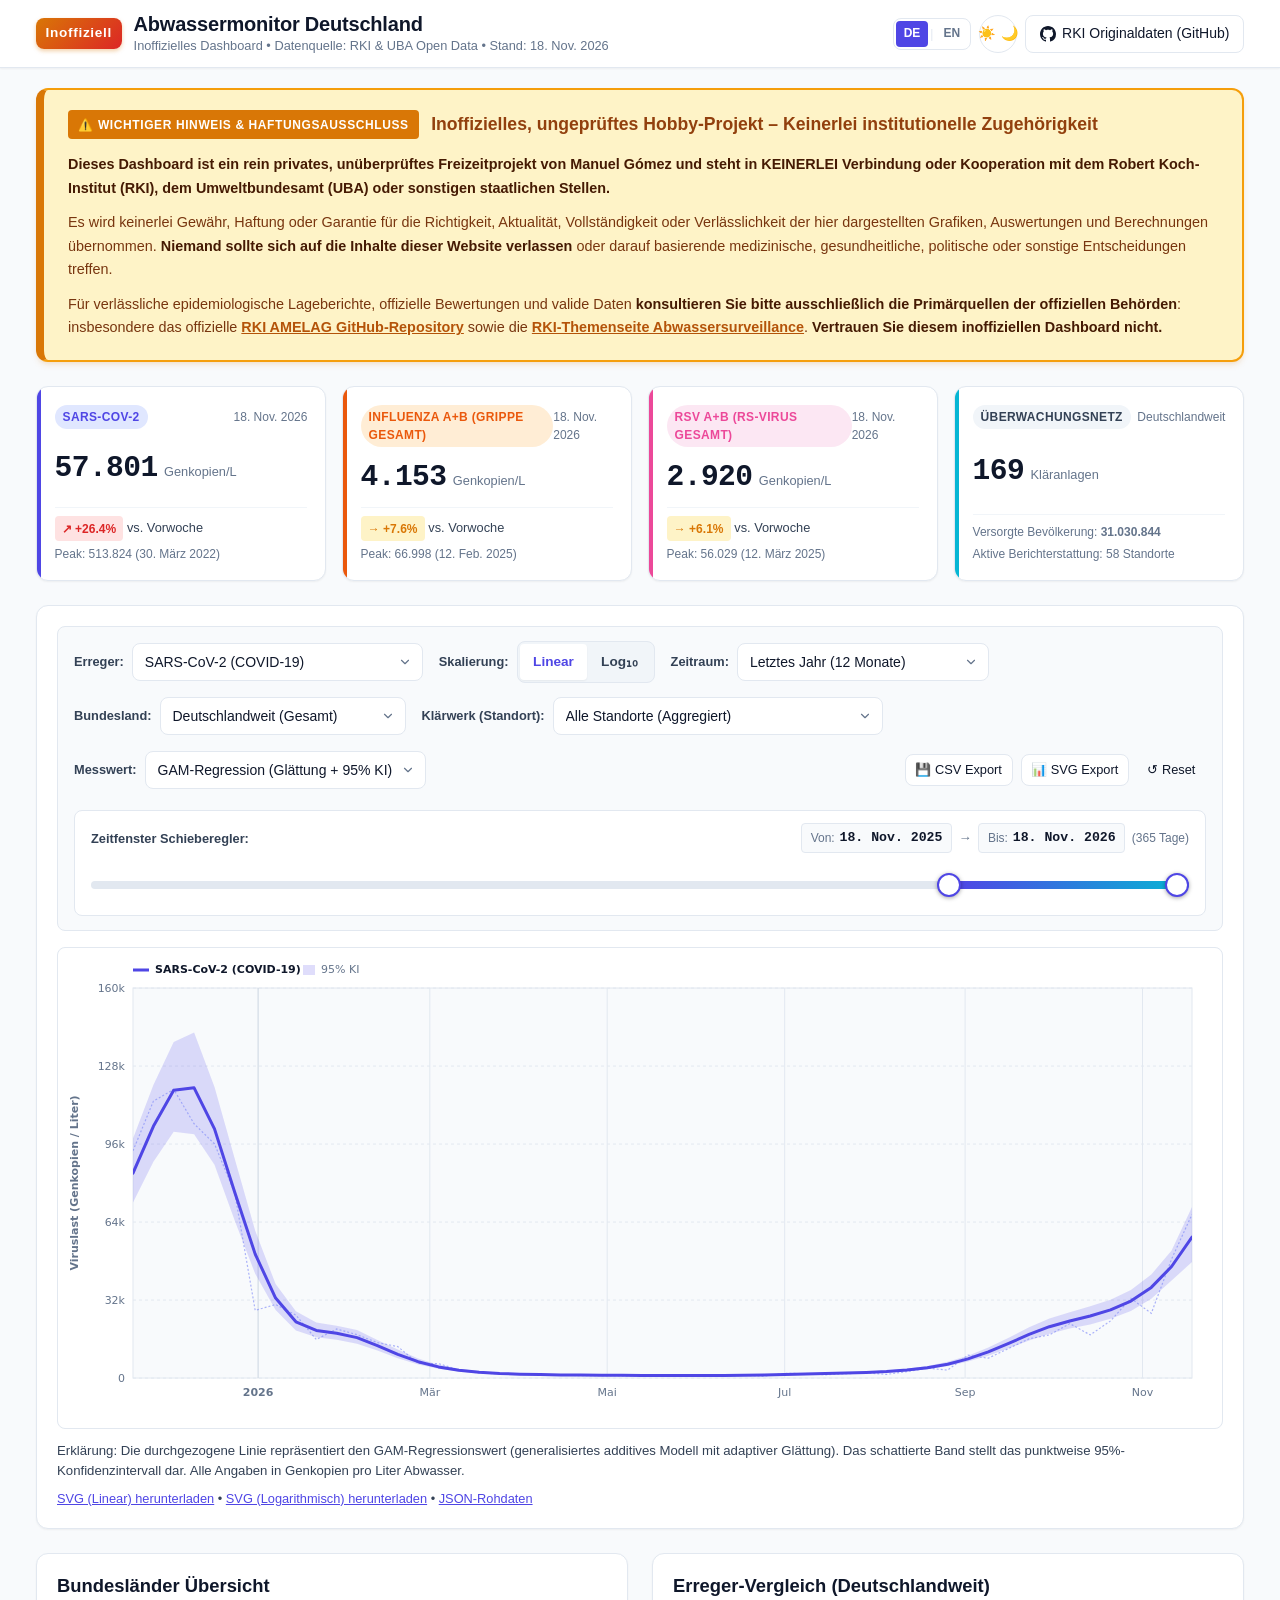
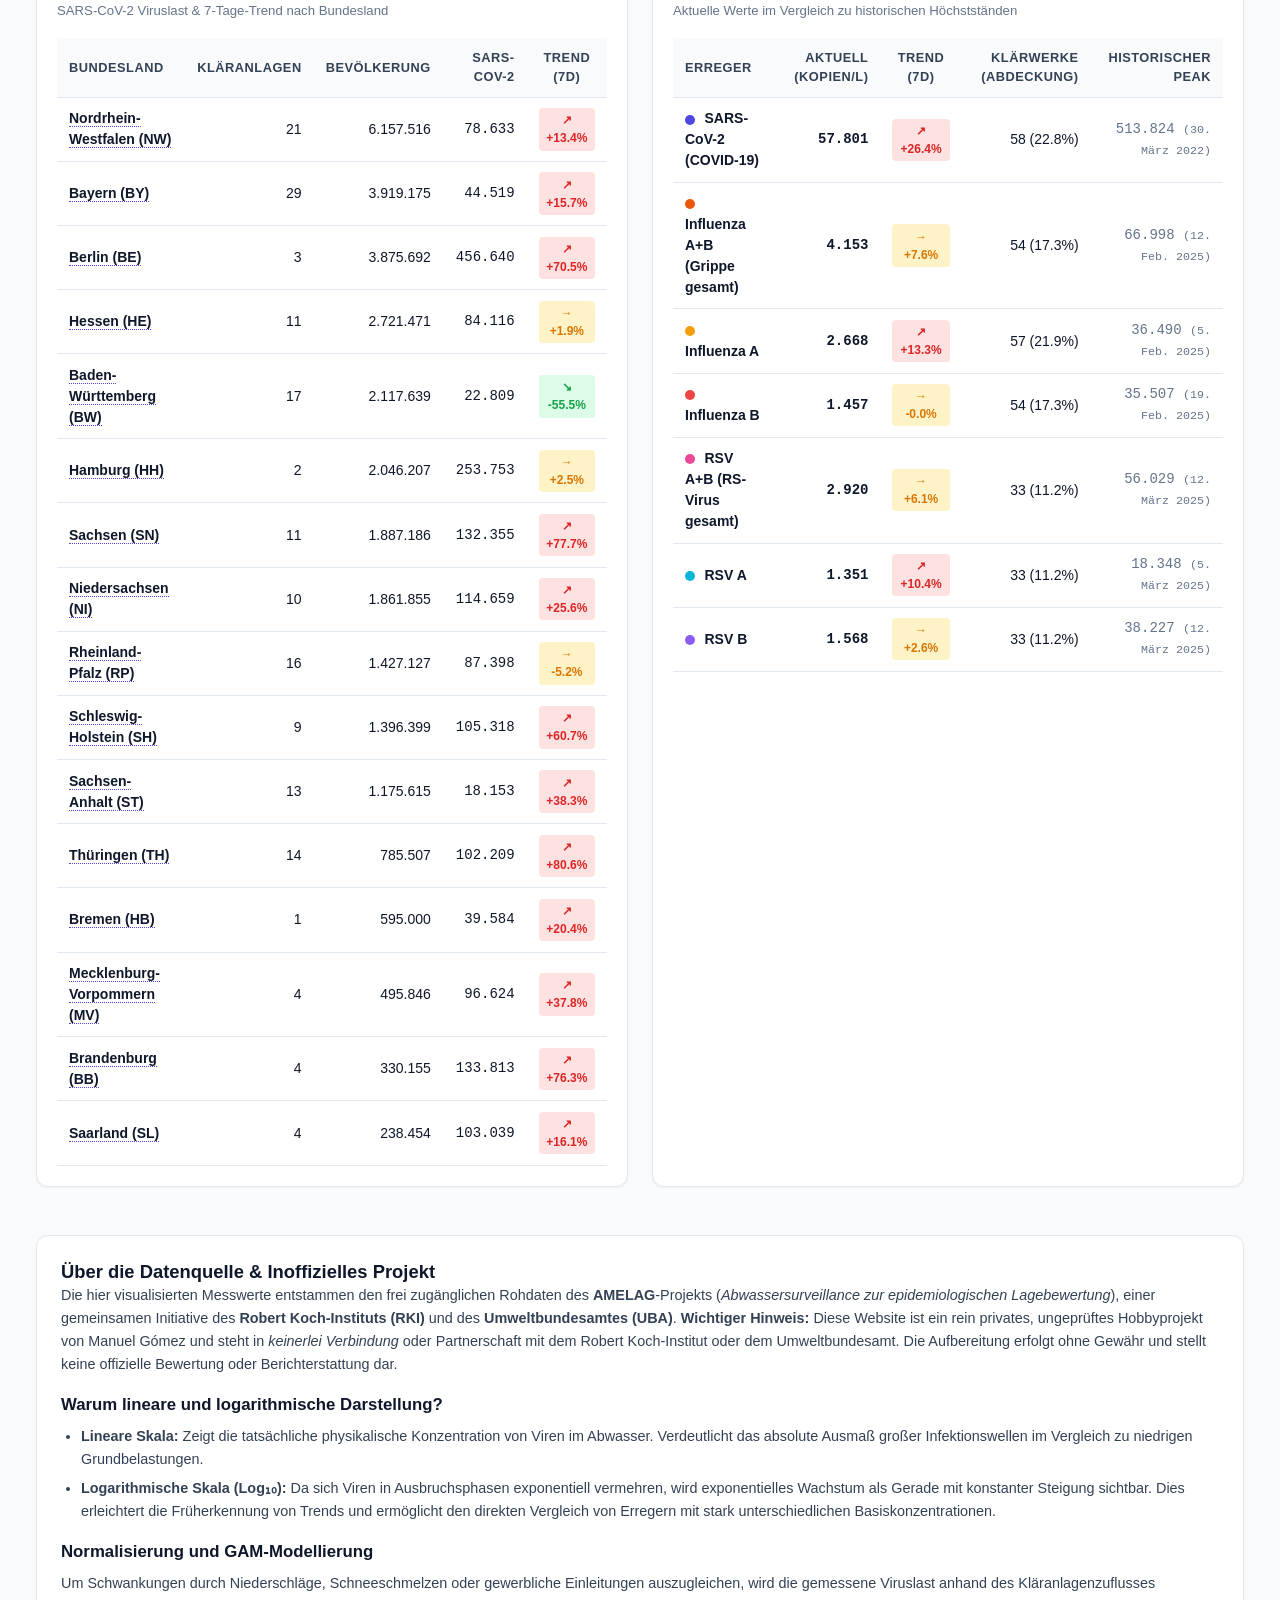
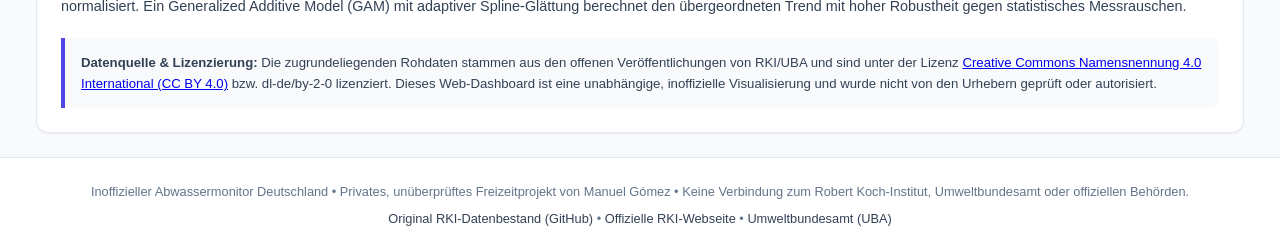
==== commit 7b8f44c7: "chore(data): auto-update from RKI AMELAG (upstream commit 26b6a07)" ====
--- a/index.html
+++ b/index.html
@@ -16,7 +16,7 @@
   <meta property="og:url" content="https://mgomezch.github.io/amelag-dashboard/">
   <meta property="og:image" content="assets/national_chart_linear.svg">
 
-  <link rel="stylesheet" href="css/dashboard.css?v=1795013727">
+  <link rel="stylesheet" href="css/dashboard.css?v=1795624669">
   
   <noscript>
     <style>
@@ -36,7 +36,7 @@
         <div class="brand-badge brand-badge-unofficial" data-i18n="brand_badge">Inoffiziell</div>
         <div>
           <h1 class="brand-title" data-i18n="brand_title">Abwassermonitor Deutschland</h1>
-          <p class="brand-subtitle"><span data-i18n="brand_sub">Inoffizielles Dashboard • Datenquelle: RKI &amp; UBA Open Data • Stand:</span> <time id="header-data-date" datetime="2026-11-11">11. Nov. 2026</time></p>
+          <p class="brand-subtitle"><span data-i18n="brand_sub">Inoffizielles Dashboard • Datenquelle: RKI &amp; UBA Open Data • Stand:</span> <time id="header-data-date" datetime="2026-11-18">18. Nov. 2026</time></p>
         </div>
       </div>
       <div class="header-actions">
@@ -77,45 +77,45 @@
       <div class="kpi-card" id="kpi-sars">
         <div class="kpi-header">
           <span class="pathogen-pill pathogen-sars">SARS-CoV-2</span>
-          <span class="kpi-date">11. Nov. 2026</span>
+          <span class="kpi-date">18. Nov. 2026</span>
         </div>
         <div class="kpi-value-row">
-          <span class="kpi-value" id="kpi-sars-val">76.282</span>
+          <span class="kpi-value" id="kpi-sars-val">57.801</span>
           <span class="kpi-unit" data-i18n="kpi_unit">Genkopien/L</span>
         </div>
         <div class="kpi-footer">
-          <span class="kpi-trend" id="kpi-sars-trend"><span class="badge badge-rising">↗ +26.0%</span> vs. Vorwoche</span>
-          <span class="kpi-sub">Peak: 489.867 (13. Dez. 2023)</span>
+          <span class="kpi-trend" id="kpi-sars-trend"><span class="badge badge-rising">↗ +26.4%</span> vs. Vorwoche</span>
+          <span class="kpi-sub">Peak: 513.824 (30. März 2022)</span>
         </div>
       </div>
 
       <div class="kpi-card" id="kpi-flu">
         <div class="kpi-header">
           <span class="pathogen-pill pathogen-flu">Influenza A+B (Grippe gesamt)</span>
-          <span class="kpi-date">11. Nov. 2026</span>
+          <span class="kpi-date">18. Nov. 2026</span>
         </div>
         <div class="kpi-value-row">
-          <span class="kpi-value" id="kpi-flu-val">4.703</span>
+          <span class="kpi-value" id="kpi-flu-val">4.153</span>
           <span class="kpi-unit" data-i18n="kpi_unit">Genkopien/L</span>
         </div>
         <div class="kpi-footer">
-          <span class="kpi-trend" id="kpi-flu-trend"><span class="badge badge-stable">→ +4.6%</span> vs. Vorwoche</span>
-          <span class="kpi-sub">Peak: 84.253 (12. Feb. 2025)</span>
+          <span class="kpi-trend" id="kpi-flu-trend"><span class="badge badge-stable">→ +7.6%</span> vs. Vorwoche</span>
+          <span class="kpi-sub">Peak: 66.998 (12. Feb. 2025)</span>
         </div>
       </div>
 
       <div class="kpi-card" id="kpi-rsv">
         <div class="kpi-header">
           <span class="pathogen-pill pathogen-rsv">RSV A+B (RS-Virus gesamt)</span>
-          <span class="kpi-date">11. Nov. 2026</span>
+          <span class="kpi-date">18. Nov. 2026</span>
         </div>
         <div class="kpi-value-row">
-          <span class="kpi-value" id="kpi-rsv-val">3.051</span>
+          <span class="kpi-value" id="kpi-rsv-val">2.920</span>
           <span class="kpi-unit" data-i18n="kpi_unit">Genkopien/L</span>
         </div>
         <div class="kpi-footer">
-          <span class="kpi-trend" id="kpi-rsv-trend"><span class="badge badge-rising">↗ +54.2%</span> vs. Vorwoche</span>
-          <span class="kpi-sub">Peak: 59.954 (12. März 2025)</span>
+          <span class="kpi-trend" id="kpi-rsv-trend"><span class="badge badge-stable">→ +6.1%</span> vs. Vorwoche</span>
+          <span class="kpi-sub">Peak: 56.029 (12. März 2025)</span>
         </div>
       </div>
 
@@ -130,7 +130,7 @@
         </div>
         <div class="kpi-footer">
           <span class="kpi-sub"><span data-i18n="covered_pop">Versorgte Bevölkerung:</span> <strong>31.030.844</strong></span>
-          <span class="kpi-sub"><span data-i18n="active_rep">Aktive Berichterstattung:</span> 59 <span data-i18n="sites">Standorte</span></span>
+          <span class="kpi-sub"><span data-i18n="active_rep">Aktive Berichterstattung:</span> 58 <span data-i18n="sites">Standorte</span></span>
         </div>
       </div>
     </section>
@@ -255,7 +255,7 @@
         <div id="chart-svg-container" class="chart-svg-container">
           <svg xmlns="http://www.w3.org/2000/svg" viewBox="0 0 980 480" class="amelag-chart-svg" role="img" aria-label="Bundesweite Viruslast im Abwasser (Lineare Skala (Genkopien / Liter))">
   <title>Abwassermonitor Deutschland - Lineare Skala (Genkopien / Liter)</title>
-  <desc>Zeitreihe der SARS-CoV-2, Influenza und RSV Viruslast im Abwasser (Deutschland, 2022-03-02 bis 2026-11-11).</desc>
+  <desc>Zeitreihe der SARS-CoV-2, Influenza und RSV Viruslast im Abwasser (Deutschland, 2022-03-02 bis 2026-11-18).</desc>
   <defs>
     <linearGradient id="ciGrad" x1="0%" y1="0%" x2="0%" y2="100%">
       <stop offset="0%" stop-color="#4f46e5" stop-opacity="0.25" />
@@ -282,31 +282,31 @@
     <text x="70" y="54.0" text-anchor="end" font-size="11" fill="var(--text-muted, #64748b)" font-family="system-ui, sans-serif">700k</text>
   </g>
   <g class="grid-x">
-    <line x1="140.7" y1="50" x2="140.7" y2="420" stroke="var(--grid-color, #f1f5f9)" stroke-width="1" />
-    <text x="140.7" y="438" text-anchor="middle" font-size="11" font-weight="normal" fill="var(--text-muted, #64748b)" font-family="system-ui, sans-serif">Jul '22</text>
-    <line x1="232.9" y1="50" x2="232.9" y2="420" stroke="var(--grid-major, #cbd5e1)" stroke-width="1" />
-    <text x="232.9" y="438" text-anchor="middle" font-size="11" font-weight="bold" fill="var(--text-muted, #64748b)" font-family="system-ui, sans-serif">2023</text>
-    <line x1="323.7" y1="50" x2="323.7" y2="420" stroke="var(--grid-color, #f1f5f9)" stroke-width="1" />
-    <text x="323.7" y="438" text-anchor="middle" font-size="11" font-weight="normal" fill="var(--text-muted, #64748b)" font-family="system-ui, sans-serif">Jul '23</text>
-    <line x1="416.0" y1="50" x2="416.0" y2="420" stroke="var(--grid-major, #cbd5e1)" stroke-width="1" />
-    <text x="416.0" y="438" text-anchor="middle" font-size="11" font-weight="bold" fill="var(--text-muted, #64748b)" font-family="system-ui, sans-serif">2024</text>
-    <line x1="507.2" y1="50" x2="507.2" y2="420" stroke="var(--grid-color, #f1f5f9)" stroke-width="1" />
-    <text x="507.2" y="438" text-anchor="middle" font-size="11" font-weight="normal" fill="var(--text-muted, #64748b)" font-family="system-ui, sans-serif">Jul '24</text>
-    <line x1="599.5" y1="50" x2="599.5" y2="420" stroke="var(--grid-major, #cbd5e1)" stroke-width="1" />
-    <text x="599.5" y="438" text-anchor="middle" font-size="11" font-weight="bold" fill="var(--text-muted, #64748b)" font-family="system-ui, sans-serif">2025</text>
-    <line x1="690.3" y1="50" x2="690.3" y2="420" stroke="var(--grid-color, #f1f5f9)" stroke-width="1" />
-    <text x="690.3" y="438" text-anchor="middle" font-size="11" font-weight="normal" fill="var(--text-muted, #64748b)" font-family="system-ui, sans-serif">Jul '25</text>
-    <line x1="782.5" y1="50" x2="782.5" y2="420" stroke="var(--grid-major, #cbd5e1)" stroke-width="1" />
-    <text x="782.5" y="438" text-anchor="middle" font-size="11" font-weight="bold" fill="var(--text-muted, #64748b)" font-family="system-ui, sans-serif">2026</text>
-    <line x1="873.3" y1="50" x2="873.3" y2="420" stroke="var(--grid-color, #f1f5f9)" stroke-width="1" />
-    <text x="873.3" y="438" text-anchor="middle" font-size="11" font-weight="normal" fill="var(--text-muted, #64748b)" font-family="system-ui, sans-serif">Jul '26</text>
+    <line x1="140.4" y1="50" x2="140.4" y2="420" stroke="var(--grid-color, #f1f5f9)" stroke-width="1" />
+    <text x="140.4" y="438" text-anchor="middle" font-size="11" font-weight="normal" fill="var(--text-muted, #64748b)" font-family="system-ui, sans-serif">Jul '22</text>
+    <line x1="232.3" y1="50" x2="232.3" y2="420" stroke="var(--grid-major, #cbd5e1)" stroke-width="1" />
+    <text x="232.3" y="438" text-anchor="middle" font-size="11" font-weight="bold" fill="var(--text-muted, #64748b)" font-family="system-ui, sans-serif">2023</text>
+    <line x1="322.7" y1="50" x2="322.7" y2="420" stroke="var(--grid-color, #f1f5f9)" stroke-width="1" />
+    <text x="322.7" y="438" text-anchor="middle" font-size="11" font-weight="normal" fill="var(--text-muted, #64748b)" font-family="system-ui, sans-serif">Jul '23</text>
+    <line x1="414.6" y1="50" x2="414.6" y2="420" stroke="var(--grid-major, #cbd5e1)" stroke-width="1" />
+    <text x="414.6" y="438" text-anchor="middle" font-size="11" font-weight="bold" fill="var(--text-muted, #64748b)" font-family="system-ui, sans-serif">2024</text>
+    <line x1="505.5" y1="50" x2="505.5" y2="420" stroke="var(--grid-color, #f1f5f9)" stroke-width="1" />
+    <text x="505.5" y="438" text-anchor="middle" font-size="11" font-weight="normal" fill="var(--text-muted, #64748b)" font-family="system-ui, sans-serif">Jul '24</text>
+    <line x1="597.4" y1="50" x2="597.4" y2="420" stroke="var(--grid-major, #cbd5e1)" stroke-width="1" />
+    <text x="597.4" y="438" text-anchor="middle" font-size="11" font-weight="bold" fill="var(--text-muted, #64748b)" font-family="system-ui, sans-serif">2025</text>
+    <line x1="687.8" y1="50" x2="687.8" y2="420" stroke="var(--grid-color, #f1f5f9)" stroke-width="1" />
+    <text x="687.8" y="438" text-anchor="middle" font-size="11" font-weight="normal" fill="var(--text-muted, #64748b)" font-family="system-ui, sans-serif">Jul '25</text>
+    <line x1="779.7" y1="50" x2="779.7" y2="420" stroke="var(--grid-major, #cbd5e1)" stroke-width="1" />
+    <text x="779.7" y="438" text-anchor="middle" font-size="11" font-weight="bold" fill="var(--text-muted, #64748b)" font-family="system-ui, sans-serif">2026</text>
+    <line x1="870.1" y1="50" x2="870.1" y2="420" stroke="var(--grid-color, #f1f5f9)" stroke-width="1" />
+    <text x="870.1" y="438" text-anchor="middle" font-size="11" font-weight="normal" fill="var(--text-muted, #64748b)" font-family="system-ui, sans-serif">Jul '26</text>
   </g>
   <g clip-path="url(#plotClip)">
-    <path d="M 80.0,252.8 L 83.5,219.1 L 87.0,165.7 L 90.5,128.8 L 94.0,121.7 L 97.6,138.3 L 101.1,182.2 L 104.6,227.4 L 108.1,273.4 L 111.6,310.8 L 115.1,334.0 L 118.6,349.7 L 122.1,353.2 L 125.6,342.4 L 129.1,312.7 L 132.7,258.1 L 136.2,210.6 L 139.7,178.6 L 143.2,153.4 L 146.7,150.2 L 150.2,162.3 L 153.7,216.6 L 157.2,277.7 L 160.7,314.3 L 164.2,335.1 L 167.8,342.7 L 171.3,350.0 L 174.8,357.9 L 178.3,353.9 L 181.8,335.2 L 185.3,293.0 L 188.8,239.7 L 192.3,222.4 L 195.8,230.6 L 199.3,267.2 L 202.9,303.8 L 206.4,323.6 L 209.9,331.7 L 213.4,321.0 L 216.9,293.8 L 220.4,255.7 L 223.9,220.8 L 227.4,237.7 L 230.9,279.2 L 234.4,322.9 L 238.0,354.7 L 241.5,363.7 L 245.0,352.8 L 248.5,316.3 L 252.0,260.0 L 255.5,227.7 L 259.0,213.0 L 262.5,215.9 L 266.0,231.8 L 269.6,257.2 L 273.1,299.2 L 276.6,328.2 L 280.1,341.8 L 283.6,345.6 L 287.1,344.9 L 290.6,353.3 L 294.1,364.7 L 297.6,374.5 L 301.1,383.5 L 304.7,389.3 L 308.2,394.8 L 311.7,399.3 L 315.2,402.3 L 318.7,405.3 L 322.2,406.5 L 325.7,406.1 L 329.2,404.2 L 332.7,400.9 L 336.2,398.8 L 339.8,396.3 L 343.3,392.6 L 346.8,387.3 L 350.3,378.3 L 353.8,368.4 L 357.3,357.5 L 360.8,346.0 L 364.3,339.3 L 367.8,330.1 L 371.3,319.4 L 374.9,306.4 L 378.4,288.4 L 381.9,275.4 L 385.4,260.4 L 388.9,247.1 L 392.4,232.0 L 395.9,199.3 L 399.4,157.6 L 402.9,110.2 L 406.4,95.8 L 410.0,147.9 L 413.5,211.9 L 417.0,274.1 L 420.5,316.3 L 424.0,336.0 L 427.5,345.0 L 431.0,350.2 L 434.5,364.5 L 438.0,383.0 L 441.6,394.3 L 445.1,399.9 L 448.6,401.8 L 452.1,402.6 L 455.6,404.2 L 459.1,405.3 L 462.6,406.8 L 466.1,407.5 L 469.6,406.4 L 473.1,403.7 L 476.7,399.1 L 480.2,396.9 L 483.7,397.8 L 487.2,398.0 L 490.7,397.1 L 494.2,392.8 L 497.7,385.3 L 501.2,375.3 L 504.7,361.2 L 508.2,350.9 L 511.8,344.2 L 515.3,341.3 L 518.8,345.0 L 522.3,344.6 L 525.8,341.3 L 529.3,334.7 L 532.8,328.9 L 536.3,336.1 L 539.8,341.7 L 543.3,342.1 L 546.9,335.9 L 550.4,320.2 L 553.9,306.0 L 557.4,291.9 L 560.9,285.0 L 564.4,292.9 L 567.9,301.0 L 571.4,314.9 L 574.9,326.3 L 578.4,333.0 L 582.0,339.8 L 585.5,339.1 L 589.0,335.9 L 592.5,332.8 L 596.0,337.1 L 599.5,359.3 L 603.0,377.2 L 606.5,386.3 L 610.0,389.8 L 613.6,389.5 L 617.1,391.9 L 620.6,395.5 L 624.1,398.2 L 627.6,400.8 L 631.1,402.0 L 634.6,403.2 L 638.1,404.0 L 641.6,403.6 L 645.1,403.1 L 648.7,402.5 L 652.2,403.9 L 655.7,406.5 L 659.2,407.2 L 662.7,405.9 L 666.2,402.2 L 669.7,398.5 L 673.2,397.8 L 676.7,397.4 L 680.2,397.3 L 683.8,396.6 L 687.3,396.2 L 690.8,398.1 L 694.3,398.7 L 697.8,397.2 L 701.3,393.2 L 704.8,386.5 L 708.3,381.4 L 711.8,375.6 L 715.3,368.8 L 718.9,362.6 L 722.4,354.6 L 725.9,351.8 L 729.4,348.6 L 732.9,338.7 L 736.4,324.2 L 739.9,310.2 L 743.4,319.5 L 746.9,341.9 L 750.4,355.6 L 754.0,359.0 L 757.5,350.8 L 761.0,335.7 L 764.5,318.4 L 768.0,299.9 L 771.5,298.3 L 775.0,313.3 L 778.5,340.8 L 782.0,370.2 L 785.6,387.8 L 789.1,396.4 L 792.6,399.9 L 796.1,401.6 L 799.6,403.9 L 803.1,406.6 L 806.6,409.9 L 810.1,413.1 L 813.6,415.3 L 817.1,416.8 L 820.7,417.7 L 824.2,418.2 L 827.7,418.4 L 831.2,418.6 L 834.7,418.7 L 838.2,418.8 L 841.7,418.8 L 845.2,418.9 L 848.7,418.9 L 852.2,419.0 L 855.8,419.0 L 859.3,419.0 L 862.8,419.0 L 866.3,418.9 L 869.8,418.8 L 873.3,418.6 L 876.8,418.4 L 880.3,418.2 L 883.8,418.0 L 887.3,417.7 L 890.9,417.4 L 894.4,416.8 L 897.9,415.8 L 901.4,414.4 L 904.9,412.2 L 908.4,409.3 L 911.9,405.8 L 915.4,402.1 L 918.9,399.0 L 922.4,396.3 L 926.0,394.6 L 929.5,392.6 L 933.0,389.3 L 936.5,383.2 L 940.0,370.4 L 940.0,387.2 L 936.5,392.2 L 933.0,396.9 L 929.5,399.6 L 926.0,401.0 L 922.4,402.4 L 918.9,404.3 L 915.4,406.8 L 911.9,409.5 L 908.4,412.1 L 904.9,414.3 L 901.4,415.8 L 897.9,416.9 L 894.4,417.7 L 890.9,418.1 L 887.3,418.4 L 883.8,418.6 L 880.3,418.7 L 876.8,418.8 L 873.3,419.0 L 869.8,419.1 L 866.3,419.2 L 862.8,419.3 L 859.3,419.3 L 855.8,419.3 L 852.2,419.3 L 848.7,419.2 L 845.2,419.2 L 841.7,419.2 L 838.2,419.1 L 834.7,419.1 L 831.2,419.0 L 827.7,418.9 L 824.2,418.7 L 820.7,418.3 L 817.1,417.7 L 813.6,416.7 L 810.1,415.0 L 806.6,412.9 L 803.1,410.4 L 799.6,408.2 L 796.1,406.7 L 792.6,405.1 L 789.1,402.8 L 785.6,397.1 L 782.0,383.5 L 778.5,363.0 L 775.0,341.4 L 771.5,331.0 L 768.0,334.4 L 764.5,344.3 L 761.0,359.0 L 757.5,369.3 L 754.0,374.2 L 750.4,373.6 L 746.9,361.9 L 743.4,347.1 L 739.9,341.3 L 736.4,349.0 L 732.9,361.8 L 729.4,366.7 L 725.9,369.2 L 722.4,372.8 L 718.9,377.0 L 715.3,383.3 L 711.8,387.6 L 708.3,391.4 L 704.8,396.3 L 701.3,400.2 L 697.8,403.7 L 694.3,404.7 L 690.8,403.9 L 687.3,403.4 L 683.8,403.0 L 680.2,403.6 L 676.7,403.9 L 673.2,403.3 L 669.7,404.5 L 666.2,407.0 L 662.7,409.8 L 659.2,411.1 L 655.7,410.1 L 652.2,408.6 L 648.7,407.5 L 645.1,407.6 L 641.6,408.4 L 638.1,408.2 L 634.6,408.0 L 631.1,407.4 L 627.6,406.0 L 624.1,404.6 L 620.6,402.1 L 617.1,399.8 L 613.6,398.9 L 610.0,398.8 L 606.5,398.6 L 603.0,392.8 L 599.5,380.5 L 596.0,368.0 L 592.5,360.4 L 589.0,362.0 L 585.5,364.2 L 582.0,362.4 L 578.4,360.2 L 574.9,352.7 L 571.4,344.3 L 567.9,335.7 L 564.4,325.1 L 560.9,323.8 L 557.4,327.3 L 553.9,337.2 L 550.4,350.0 L 546.9,358.2 L 543.3,364.9 L 539.8,364.3 L 536.3,358.8 L 532.8,356.8 L 529.3,357.9 L 525.8,363.4 L 522.3,366.5 L 518.8,364.4 L 515.3,364.3 L 511.8,364.7 L 508.2,370.0 L 504.7,378.9 L 501.2,387.4 L 497.7,395.6 L 494.2,400.6 L 490.7,403.3 L 487.2,404.6 L 483.7,404.0 L 480.2,404.1 L 476.7,405.8 L 473.1,408.5 L 469.6,410.8 L 466.1,411.3 L 462.6,410.9 L 459.1,410.1 L 455.6,409.0 L 452.1,408.4 L 448.6,407.4 L 445.1,405.9 L 441.6,402.5 L 438.0,393.9 L 434.5,382.2 L 431.0,372.5 L 427.5,368.4 L 424.0,365.3 L 420.5,350.5 L 417.0,324.9 L 413.5,286.5 L 410.0,238.8 L 406.4,213.2 L 402.9,218.8 L 399.4,249.8 L 395.9,279.2 L 392.4,290.6 L 388.9,300.4 L 385.4,307.4 L 381.9,314.3 L 378.4,326.0 L 374.9,337.2 L 371.3,349.7 L 367.8,357.6 L 364.3,362.1 L 360.8,369.0 L 357.3,375.9 L 353.8,384.2 L 350.3,391.7 L 346.8,396.9 L 343.3,401.2 L 339.8,403.3 L 336.2,404.6 L 332.7,406.6 L 329.2,408.4 L 325.7,410.1 L 322.2,410.3 L 318.7,409.3 L 315.2,407.7 L 311.7,405.0 L 308.2,402.1 L 304.7,398.7 L 301.1,393.9 L 297.6,388.9 L 294.1,381.1 L 290.6,373.4 L 287.1,369.2 L 283.6,367.5 L 280.1,366.7 L 276.6,356.3 L 273.1,334.2 L 269.6,309.6 L 266.0,286.5 L 262.5,277.8 L 259.0,275.9 L 255.5,282.7 L 252.0,312.5 L 248.5,347.6 L 245.0,373.1 L 241.5,381.5 L 238.0,372.9 L 234.4,352.9 L 230.9,319.9 L 227.4,287.0 L 223.9,280.6 L 220.4,299.7 L 216.9,330.6 L 213.4,349.2 L 209.9,355.8 L 206.4,355.1 L 202.9,338.1 L 199.3,312.7 L 195.8,288.2 L 192.3,278.2 L 188.8,300.3 L 185.3,332.6 L 181.8,361.7 L 178.3,376.5 L 174.8,376.3 L 171.3,372.2 L 167.8,366.6 L 164.2,360.6 L 160.7,350.7 L 157.2,321.5 L 153.7,280.5 L 150.2,244.5 L 146.7,230.0 L 143.2,243.1 L 139.7,255.4 L 136.2,280.0 L 132.7,315.3 L 129.1,346.3 L 125.6,368.7 L 122.1,376.3 L 118.6,374.0 L 115.1,365.0 L 111.6,346.1 L 108.1,321.1 L 104.6,290.1 L 101.1,256.5 L 97.6,232.5 L 94.0,215.6 L 90.5,222.0 L 87.0,250.8 L 83.5,292.5 L 80.0,340.8 Z" fill="url(#ciGrad)" />
-    <path d="M 80.0,304.3 L 83.5,287.0 L 87.0,144.4 L 90.5,174.5 L 94.0,202.2 L 97.6,152.2 L 101.1,225.6 L 104.6,246.8 L 108.1,320.3 L 111.6,325.1 L 115.1,345.4 L 118.6,355.6 L 122.1,394.1 L 125.6,351.6 L 129.1,313.0 L 132.7,285.1 L 136.2,239.8 L 139.7,241.1 L 143.2,232.7 L 146.7,233.1 L 150.2,231.2 L 153.7,273.1 L 157.2,316.8 L 160.7,351.1 L 164.2,360.5 L 167.8,366.6 L 171.3,368.1 L 174.8,370.2 L 178.3,371.3 L 181.8,341.1 L 185.3,280.5 L 188.8,318.0 L 192.3,269.7 L 195.8,272.2 L 199.3,302.3 L 202.9,345.1 L 206.4,349.7 L 209.9,342.8 L 213.4,336.7 L 216.9,304.4 L 220.4,309.4 L 223.9,257.2 L 227.4,264.9 L 230.9,216.0 L 234.4,326.7 L 238.0,365.4 L 241.5,370.2 L 245.0,356.5 L 248.5,311.2 L 252.0,310.8 L 255.5,278.9 L 259.0,266.1 L 262.5,262.0 L 266.0,213.1 L 269.6,251.9 L 273.1,304.6 L 276.6,349.4 L 280.1,346.4 L 283.6,346.4 L 287.1,351.2 L 290.6,355.0 L 294.1,366.9 L 297.6,379.4 L 301.1,390.1 L 304.7,392.9 L 308.2,401.2 L 311.7,403.3 L 315.2,406.5 L 318.7,407.7 L 322.2,408.8 L 325.7,409.4 L 329.2,403.4 L 332.7,404.4 L 336.2,399.2 L 339.8,393.2 L 343.3,390.7 L 346.8,384.5 L 350.3,383.4 L 353.8,386.4 L 357.3,367.5 L 360.8,350.9 L 364.3,347.7 L 367.8,355.8 L 371.3,353.2 L 374.9,322.8 L 378.4,303.6 L 381.9,283.3 L 385.4,267.0 L 388.9,249.7 L 392.4,183.9 L 395.9,181.1 L 399.4,151.8 L 402.9,110.1 L 406.4,-82.3 L 410.0,84.8 L 413.5,150.7 L 417.0,221.4 L 420.5,331.0 L 424.0,333.1 L 427.5,324.5 L 431.0,336.1 L 434.5,350.4 L 438.0,371.5 L 441.6,389.1 L 445.1,400.2 L 448.6,401.4 L 452.1,400.5 L 455.6,401.6 L 459.1,410.1 L 462.6,402.1 L 466.1,407.9 L 469.6,408.6 L 473.1,404.2 L 476.7,395.7 L 480.2,399.5 L 483.7,402.1 L 487.2,394.7 L 490.7,395.0 L 494.2,394.7 L 497.7,382.1 L 501.2,367.6 L 504.7,365.4 L 508.2,349.5 L 511.8,338.8 L 515.3,349.7 L 518.8,349.9 L 522.3,348.3 L 525.8,351.3 L 529.3,349.7 L 532.8,343.1 L 536.3,348.7 L 539.8,339.7 L 543.3,337.7 L 546.9,347.7 L 550.4,314.7 L 553.9,315.9 L 557.4,285.1 L 560.9,291.3 L 564.4,314.2 L 567.9,327.7 L 571.4,344.3 L 574.9,329.2 L 578.4,315.4 L 582.0,334.4 L 585.5,353.1 L 589.0,340.7 L 592.5,345.5 L 596.0,329.1 L 599.5,368.8 L 603.0,386.1 L 606.5,397.9 L 610.0,383.4 L 613.6,385.5 L 617.1,399.2 L 620.6,396.3 L 624.1,399.9 L 627.6,402.4 L 631.1,406.6 L 634.6,405.8 L 638.1,406.2 L 641.6,406.6 L 645.1,406.9 L 648.7,405.7 L 652.2,406.3 L 655.7,406.0 L 659.2,411.8 L 662.7,409.8 L 666.2,403.9 L 669.7,402.2 L 673.2,397.9 L 676.7,401.1 L 680.2,401.9 L 683.8,399.4 L 687.3,396.4 L 690.8,405.6 L 694.3,401.4 L 697.8,394.9 L 701.3,389.4 L 704.8,391.5 L 708.3,381.2 L 711.8,389.9 L 715.3,386.7 L 718.9,371.6 L 722.4,365.5 L 725.9,365.6 L 729.4,354.5 L 732.9,348.8 L 736.4,344.7 L 739.9,312.0 L 743.4,345.7 L 746.9,344.9 L 750.4,354.3 L 754.0,372.1 L 757.5,362.8 L 761.0,338.1 L 764.5,319.5 L 768.0,316.2 L 771.5,328.6 L 775.0,335.7 L 778.5,351.0 L 782.0,394.9 L 785.6,393.6 L 789.1,397.4 L 792.6,406.1 L 796.1,402.4 L 799.6,404.4 L 803.1,407.2 L 806.6,408.7 L 810.1,414.7 L 813.6,414.8 L 817.1,417.0 L 820.7,418.3 L 824.2,418.5 L 827.7,418.5 L 831.2,419.0 L 834.7,419.0 L 838.2,419.2 L 841.7,419.1 L 845.2,419.2 L 848.7,419.3 L 852.2,419.0 L 855.8,419.5 L 859.3,419.2 L 862.8,419.3 L 866.3,419.0 L 869.8,419.4 L 873.3,418.5 L 876.8,418.4 L 880.3,418.9 L 883.8,418.4 L 887.3,418.1 L 890.9,418.7 L 894.4,417.7 L 897.9,416.5 L 901.4,417.1 L 904.9,411.8 L 908.4,412.9 L 911.9,409.3 L 915.4,405.9 L 918.9,404.5 L 922.4,400.4 L 926.0,404.5 L 929.5,399.5 L 933.0,391.4 L 936.5,396.7 L 940.0,378.6" fill="none" stroke="#93c5fd" stroke-width="1" stroke-dasharray="2,2" opacity="0.75" />
-    <path d="M 399.4,418.6 L 402.9,418.0 L 406.4,416.0 L 410.0,413.8 L 417.0,414.1 L 420.5,413.1 L 424.0,410.1 L 427.5,405.6 L 431.0,401.9 L 434.5,401.9 L 438.0,406.5 L 441.6,411.9 L 445.1,415.0 L 448.6,416.1 L 452.1,416.4 L 455.6,416.6 L 459.1,417.0 L 462.6,417.5 L 466.1,417.7 L 469.6,417.9 L 473.1,418.0 L 476.7,418.1 L 480.2,418.2 L 483.7,418.3 L 487.2,418.3 L 490.7,418.3 L 494.2,418.3 L 497.7,418.4 L 501.2,418.4 L 504.7,418.4 L 508.2,418.3 L 511.8,418.3 L 515.3,418.3 L 518.8,418.3 L 522.3,418.3 L 525.8,418.3 L 529.3,418.3 L 532.8,418.3 L 536.3,418.3 L 539.8,418.3 L 543.3,418.3 L 546.9,418.3 L 550.4,418.3 L 553.9,418.4 L 557.4,418.4 L 560.9,418.4 L 564.4,418.4 L 567.9,418.3 L 571.4,418.2 L 574.9,418.0 L 578.4,418.0 L 582.0,418.0 L 585.5,417.7 L 589.0,417.0 L 592.5,415.6 L 596.0,413.5 L 599.5,410.7 L 603.0,406.7 L 606.5,400.7 L 610.0,392.2 L 613.6,382.8 L 617.1,376.6 L 620.6,375.5 L 624.1,378.7 L 627.6,385.1 L 631.1,393.5 L 634.6,402.2 L 638.1,409.0 L 641.6,413.0 L 645.1,415.2 L 648.7,416.4 L 652.2,417.2 L 655.7,417.7 L 659.2,418.0 L 662.7,418.1 L 666.2,418.0 L 669.7,417.9 L 673.2,418.0 L 676.7,418.1 L 680.2,418.1 L 683.8,418.1 L 687.3,418.1 L 690.8,418.1 L 694.3,418.2 L 697.8,418.2 L 701.3,418.2 L 704.8,418.2 L 708.3,418.2 L 711.8,418.2 L 715.3,418.2 L 718.9,418.3 L 722.4,418.3 L 725.9,418.3 L 729.4,418.3 L 732.9,418.3 L 736.4,418.2 L 739.9,418.1 L 743.4,417.9 L 746.9,417.9 L 750.4,417.9 L 754.0,417.9 L 757.5,417.8 L 761.0,417.4 L 764.5,416.5 L 768.0,414.7 L 771.5,411.9 L 775.0,408.4 L 778.5,405.3 L 782.0,404.0 L 785.6,404.6 L 789.1,405.4 L 792.6,404.3 L 796.1,401.4 L 799.6,400.1 L 803.1,404.0 L 806.6,409.9 L 810.1,414.0 L 813.6,416.2 L 817.1,417.3 L 820.7,417.8 L 824.2,418.0 L 827.7,418.1 L 831.2,418.2 L 834.7,418.2 L 838.2,418.3 L 841.7,418.3 L 845.2,418.3 L 848.7,418.3 L 852.2,418.3 L 855.8,418.3 L 859.3,418.4 L 862.8,418.4 L 866.3,418.4 L 869.8,418.3 L 873.3,418.3 L 876.8,418.3 L 880.3,418.3 L 883.8,418.3 L 887.3,418.3 L 890.9,418.3 L 894.4,418.3 L 897.9,418.3 L 901.4,418.3 L 904.9,418.3 L 908.4,418.2 L 911.9,418.2 L 915.4,418.1 L 918.9,418.1 L 922.4,418.0 L 926.0,417.9 L 929.5,417.8 L 933.0,417.7 L 936.5,417.6 L 940.0,417.5" fill="none" stroke="#ea580c" stroke-width="2" opacity="0.9" />
-    <path d="M 553.9,418.5 L 557.4,418.5 L 560.9,418.5 L 564.4,418.5 L 567.9,418.5 L 571.4,418.4 L 574.9,418.4 L 578.4,418.3 L 582.0,418.1 L 585.5,417.8 L 589.0,417.4 L 592.5,416.8 L 606.5,411.1 L 610.0,408.5 L 613.6,405.4 L 617.1,401.8 L 620.6,398.0 L 624.1,394.2 L 627.6,390.8 L 631.1,388.7 L 634.6,388.3 L 638.1,390.0 L 641.6,393.4 L 645.1,398.0 L 648.7,402.8 L 652.2,407.2 L 655.7,410.7 L 659.2,413.3 L 662.7,415.2 L 666.2,416.4 L 669.7,417.2 L 673.2,417.7 L 676.7,418.0 L 680.2,418.3 L 683.8,418.4 L 687.3,418.5 L 690.8,418.6 L 694.3,418.6 L 697.8,418.7 L 701.3,418.7 L 704.8,418.7 L 708.3,418.7 L 711.8,418.7 L 715.3,418.7 L 718.9,418.7 L 722.4,418.7 L 725.9,418.6 L 729.4,418.6 L 732.9,418.6 L 736.4,418.6 L 739.9,418.5 L 743.4,418.4 L 746.9,418.3 L 750.4,418.1 L 754.0,418.0 L 757.5,417.8 L 761.0,417.5 L 764.5,417.3 L 768.0,417.0 L 771.5,416.6 L 775.0,416.1 L 778.5,415.4 L 782.0,414.4 L 785.6,413.1 L 789.1,411.4 L 792.6,409.3 L 796.1,406.8 L 799.6,404.0 L 803.1,401.3 L 806.6,399.1 L 810.1,397.9 L 813.6,397.7 L 817.1,398.5 L 820.7,400.2 L 824.2,402.5 L 827.7,405.3 L 831.2,408.1 L 834.7,410.7 L 838.2,412.8 L 841.7,414.5 L 845.2,415.8 L 848.7,416.7 L 852.2,417.3 L 855.8,417.8 L 859.3,418.1 L 862.8,418.4 L 866.3,418.5 L 869.8,418.7 L 873.3,418.8" fill="none" stroke="#ec4899" stroke-width="2" opacity="0.9" />
-    <path d="M 80.0,304.9 L 83.5,259.9 L 87.0,212.6 L 90.5,179.9 L 94.0,173.1 L 97.6,190.2 L 101.1,222.8 L 104.6,261.8 L 108.1,299.5 L 111.6,330.2 L 115.1,351.2 L 118.6,363.1 L 122.1,365.9 L 125.6,356.9 L 129.1,331.1 L 132.7,289.8 L 136.2,248.8 L 139.7,220.6 L 143.2,202.8 L 146.7,193.6 L 150.2,207.3 L 153.7,251.5 L 157.2,301.6 L 160.7,334.4 L 164.2,349.0 L 167.8,355.7 L 171.3,362.1 L 174.8,367.9 L 178.3,366.4 L 181.8,349.7 L 185.3,314.7 L 188.8,273.1 L 192.3,252.6 L 195.8,262.0 L 199.3,291.9 L 202.9,322.4 L 206.4,340.9 L 209.9,344.7 L 213.4,336.3 L 216.9,313.8 L 220.4,279.4 L 223.9,253.3 L 227.4,264.3 L 230.9,301.3 L 234.4,339.3 L 238.0,364.5 L 241.5,373.4 L 245.0,363.9 L 248.5,333.3 L 252.0,288.8 L 255.5,257.5 L 259.0,247.3 L 262.5,249.7 L 266.0,261.5 L 269.6,285.9 L 273.1,318.2 L 276.6,343.5 L 280.1,355.4 L 283.6,357.5 L 287.1,358.2 L 290.6,364.2 L 294.1,373.6 L 297.6,382.4 L 301.1,389.2 L 304.7,394.4 L 308.2,398.8 L 311.7,402.3 L 315.2,405.3 L 318.7,407.5 L 322.2,408.6 L 325.7,408.2 L 329.2,406.5 L 332.7,404.0 L 336.2,402.0 L 339.8,400.1 L 343.3,397.3 L 346.8,392.5 L 350.3,385.7 L 353.8,377.0 L 357.3,367.5 L 360.8,358.6 L 364.3,351.7 L 367.8,345.1 L 371.3,335.9 L 374.9,323.0 L 378.4,308.8 L 381.9,296.4 L 385.4,286.0 L 388.9,276.2 L 392.4,264.0 L 395.9,243.7 L 399.4,208.7 L 402.9,170.3 L 406.4,161.1 L 410.0,198.0 L 413.5,253.3 L 417.0,302.2 L 420.5,335.1 L 424.0,352.2 L 427.5,357.8 L 431.0,362.4 L 434.5,374.2 L 438.0,388.9 L 441.6,398.8 L 445.1,403.2 L 448.6,404.9 L 452.1,405.8 L 455.6,406.8 L 459.1,407.9 L 462.6,409.0 L 466.1,409.6 L 469.6,408.9 L 473.1,406.3 L 476.7,402.8 L 480.2,400.8 L 483.7,401.1 L 487.2,401.6 L 490.7,400.4 L 494.2,397.0 L 497.7,390.9 L 501.2,381.8 L 504.7,370.9 L 508.2,361.2 L 511.8,355.3 L 515.3,353.8 L 518.8,355.4 L 522.3,356.4 L 525.8,353.3 L 529.3,347.2 L 532.8,344.2 L 536.3,348.3 L 539.8,353.9 L 543.3,354.4 L 546.9,347.9 L 550.4,336.4 L 553.9,322.8 L 557.4,311.0 L 560.9,306.0 L 564.4,310.2 L 567.9,319.8 L 571.4,330.8 L 574.9,340.6 L 578.4,347.9 L 582.0,352.0 L 585.5,352.8 L 589.0,350.2 L 592.5,347.9 L 596.0,354.4 L 599.5,371.1 L 603.0,385.9 L 606.5,393.2 L 610.0,394.7 L 613.6,394.6 L 617.1,396.2 L 620.6,399.0 L 624.1,401.7 L 627.6,403.6 L 631.1,404.9 L 634.6,405.8 L 638.1,406.3 L 641.6,406.2 L 645.1,405.5 L 648.7,405.2 L 652.2,406.4 L 655.7,408.4 L 659.2,409.3 L 662.7,408.0 L 666.2,404.8 L 669.7,401.7 L 673.2,400.8 L 676.7,400.9 L 680.2,400.7 L 683.8,400.1 L 687.3,400.1 L 690.8,401.3 L 694.3,402.0 L 697.8,400.7 L 701.3,397.0 L 704.8,391.8 L 708.3,386.8 L 711.8,382.1 L 715.3,376.7 L 718.9,370.3 L 722.4,364.5 L 725.9,361.1 L 729.4,358.3 L 732.9,351.2 L 736.4,337.5 L 739.9,327.0 L 743.4,334.4 L 746.9,352.7 L 750.4,365.4 L 754.0,367.1 L 757.5,360.8 L 761.0,348.3 L 764.5,332.3 L 768.0,318.6 L 771.5,315.9 L 775.0,328.5 L 778.5,352.8 L 782.0,377.4 L 785.6,392.8 L 789.1,399.9 L 792.6,402.7 L 796.1,404.3 L 799.6,406.2 L 803.1,408.7 L 806.6,411.5 L 810.1,414.1 L 813.6,416.1 L 817.1,417.3 L 820.7,418.0 L 824.2,418.4 L 827.7,418.7 L 831.2,418.8 L 834.7,418.9 L 838.2,419.0 L 841.7,419.0 L 845.2,419.1 L 848.7,419.1 L 852.2,419.1 L 855.8,419.1 L 859.3,419.1 L 862.8,419.1 L 866.3,419.1 L 869.8,418.9 L 873.3,418.8 L 876.8,418.6 L 880.3,418.5 L 883.8,418.3 L 887.3,418.1 L 890.9,417.8 L 894.4,417.2 L 897.9,416.4 L 901.4,415.2 L 904.9,413.3 L 908.4,410.8 L 911.9,407.8 L 915.4,404.6 L 918.9,401.8 L 922.4,399.6 L 926.0,398.0 L 929.5,396.4 L 933.0,393.4 L 936.5,388.0 L 940.0,379.7" fill="none" stroke="#4f46e5" stroke-width="3" />
+    <path d="M 80.0,216.9 L 83.5,183.5 L 87.0,131.4 L 90.5,95.2 L 94.0,89.1 L 97.5,107.5 L 101.0,155.2 L 104.5,205.5 L 108.0,256.8 L 111.5,299.1 L 115.0,325.1 L 118.5,341.9 L 122.0,345.7 L 125.4,334.0 L 128.9,302.2 L 132.4,243.2 L 135.9,187.4 L 139.4,149.2 L 142.9,120.6 L 146.4,120.4 L 149.9,137.5 L 153.4,193.4 L 156.9,259.5 L 160.4,300.6 L 163.9,325.2 L 167.4,335.4 L 170.9,342.1 L 174.4,349.4 L 177.9,344.1 L 181.4,323.5 L 184.9,279.3 L 188.4,220.6 L 191.9,201.4 L 195.4,211.9 L 198.9,248.2 L 202.4,288.2 L 205.9,310.1 L 209.3,319.2 L 212.8,309.0 L 216.3,278.4 L 219.8,235.3 L 223.3,194.4 L 226.8,214.2 L 230.3,267.4 L 233.8,314.3 L 237.3,346.3 L 240.8,355.5 L 244.3,345.1 L 247.8,310.5 L 251.3,251.0 L 254.8,210.1 L 258.3,192.3 L 261.8,194.7 L 265.3,217.3 L 268.8,244.9 L 272.3,285.7 L 275.8,317.3 L 279.3,332.7 L 282.8,338.7 L 286.3,338.5 L 289.8,346.0 L 293.3,359.5 L 296.7,370.4 L 300.2,379.9 L 303.7,386.2 L 307.2,391.9 L 310.7,397.4 L 314.2,400.8 L 317.7,403.6 L 321.2,404.9 L 324.7,404.4 L 328.2,402.8 L 331.7,399.4 L 335.2,396.4 L 338.7,393.5 L 342.2,389.0 L 345.7,383.7 L 349.2,374.8 L 352.7,363.4 L 356.2,351.9 L 359.7,338.1 L 363.2,330.0 L 366.7,322.6 L 370.2,311.2 L 373.7,298.2 L 377.2,278.3 L 380.7,263.0 L 384.1,252.1 L 387.6,239.8 L 391.1,230.2 L 394.6,203.3 L 398.1,162.8 L 401.6,118.6 L 405.1,93.6 L 408.6,147.5 L 412.1,222.8 L 415.6,280.5 L 419.1,318.8 L 422.6,337.1 L 426.1,347.8 L 429.6,356.0 L 433.1,367.1 L 436.6,384.5 L 440.1,396.1 L 443.6,401.6 L 447.1,403.2 L 450.6,403.3 L 454.1,405.0 L 457.6,406.8 L 461.1,408.2 L 464.6,409.0 L 468.0,408.2 L 471.5,406.1 L 475.0,402.8 L 478.5,399.8 L 482.0,400.4 L 485.5,401.1 L 489.0,400.1 L 492.5,396.5 L 496.0,389.1 L 499.5,380.6 L 503.0,370.3 L 506.5,360.4 L 510.0,355.8 L 513.5,352.3 L 517.0,353.2 L 520.5,354.4 L 524.0,352.0 L 527.5,348.6 L 531.0,343.4 L 534.5,345.2 L 538.0,352.2 L 541.5,353.6 L 545.0,348.8 L 548.5,335.8 L 552.0,320.3 L 555.4,311.6 L 558.9,306.0 L 562.4,310.1 L 565.9,318.6 L 569.4,328.3 L 572.9,340.3 L 576.4,346.3 L 579.9,348.2 L 583.4,347.2 L 586.9,346.0 L 590.4,352.4 L 593.9,362.0 L 597.4,374.4 L 600.9,386.8 L 604.4,394.6 L 607.9,399.1 L 611.4,401.4 L 614.9,402.7 L 618.4,404.4 L 621.9,405.7 L 625.4,407.0 L 628.9,408.2 L 632.4,408.7 L 635.9,409.0 L 639.3,409.0 L 642.8,409.0 L 646.3,409.4 L 649.8,409.9 L 653.3,410.7 L 656.8,411.1 L 660.3,410.6 L 663.8,409.1 L 667.3,406.9 L 670.8,405.3 L 674.3,404.7 L 677.8,404.6 L 681.3,405.1 L 684.8,405.3 L 688.3,405.5 L 691.8,405.6 L 695.3,404.6 L 698.8,402.6 L 702.3,399.3 L 705.8,394.8 L 709.3,390.7 L 712.8,386.2 L 716.3,383.4 L 719.8,381.6 L 723.3,378.5 L 726.7,374.8 L 730.2,368.5 L 733.7,362.4 L 737.2,359.8 L 740.7,361.2 L 744.2,370.6 L 747.7,379.3 L 751.2,382.0 L 754.7,378.4 L 758.2,368.1 L 761.7,356.5 L 765.2,347.1 L 768.7,345.1 L 772.2,356.9 L 775.7,372.5 L 779.2,388.1 L 782.7,399.6 L 786.2,405.5 L 789.7,408.0 L 793.2,408.7 L 796.7,409.6 L 800.2,411.7 L 803.7,413.8 L 807.2,415.8 L 810.7,417.1 L 814.1,418.0 L 817.6,418.5 L 821.1,418.8 L 824.6,419.0 L 828.1,419.1 L 831.6,419.2 L 835.1,419.2 L 838.6,419.3 L 842.1,419.3 L 845.6,419.3 L 849.1,419.3 L 852.6,419.4 L 856.1,419.4 L 859.6,419.4 L 863.1,419.3 L 866.6,419.2 L 870.1,419.1 L 873.6,419.0 L 877.1,418.9 L 880.6,418.7 L 884.1,418.6 L 887.6,418.4 L 891.1,418.0 L 894.6,417.4 L 898.0,416.5 L 901.5,415.2 L 905.0,413.4 L 908.5,411.3 L 912.0,409.0 L 915.5,407.1 L 919.0,405.7 L 922.5,404.4 L 926.0,403.0 L 929.5,400.9 L 933.0,397.6 L 936.5,392.4 L 940.0,382.9 L 940.0,394.8 L 936.5,398.8 L 933.0,402.8 L 929.5,405.5 L 926.0,407.2 L 922.5,408.4 L 919.0,409.3 L 915.5,410.4 L 912.0,411.9 L 908.5,413.5 L 905.0,415.2 L 901.5,416.5 L 898.0,417.4 L 894.6,418.1 L 891.1,418.5 L 887.6,418.8 L 884.1,419.0 L 880.6,419.1 L 877.1,419.2 L 873.6,419.3 L 870.1,419.4 L 866.6,419.4 L 863.1,419.5 L 859.6,419.5 L 856.1,419.6 L 852.6,419.6 L 849.1,419.5 L 845.6,419.5 L 842.1,419.5 L 838.6,419.5 L 835.1,419.5 L 831.6,419.4 L 828.1,419.4 L 824.6,419.3 L 821.1,419.2 L 817.6,419.0 L 814.1,418.6 L 810.7,418.0 L 807.2,417.1 L 803.7,415.7 L 800.2,414.0 L 796.7,412.6 L 793.2,411.7 L 789.7,411.2 L 786.2,409.7 L 782.7,405.3 L 779.2,397.4 L 775.7,385.9 L 772.2,373.7 L 768.7,367.1 L 765.2,366.6 L 761.7,373.1 L 758.2,382.0 L 754.7,388.6 L 751.2,392.1 L 747.7,389.6 L 744.2,383.1 L 740.7,377.2 L 737.2,375.0 L 733.7,378.1 L 730.2,382.0 L 726.7,385.5 L 723.3,389.2 L 719.8,390.9 L 716.3,392.8 L 712.8,395.2 L 709.3,397.8 L 705.8,401.4 L 702.3,404.5 L 698.8,407.2 L 695.3,408.9 L 691.8,409.3 L 688.3,409.4 L 684.8,409.2 L 681.3,409.0 L 677.8,408.9 L 674.3,408.6 L 670.8,409.0 L 667.3,410.3 L 663.8,411.9 L 660.3,413.2 L 656.8,413.4 L 653.3,413.2 L 649.8,412.7 L 646.3,412.2 L 642.8,412.0 L 639.3,411.9 L 635.9,411.9 L 632.4,411.9 L 628.9,411.3 L 625.4,410.5 L 621.9,409.5 L 618.4,408.1 L 614.9,407.2 L 611.4,406.2 L 607.9,405.1 L 604.4,402.8 L 600.9,397.5 L 597.4,390.4 L 593.9,381.3 L 590.4,372.9 L 586.9,368.9 L 583.4,367.8 L 579.9,369.2 L 576.4,367.6 L 572.9,361.4 L 569.4,354.5 L 565.9,345.1 L 562.4,338.3 L 558.9,336.6 L 555.4,338.8 L 552.0,348.3 L 548.5,358.6 L 545.0,367.8 L 541.5,372.9 L 538.0,370.1 L 534.5,366.8 L 531.0,365.6 L 527.5,367.8 L 524.0,372.1 L 520.5,372.2 L 517.0,371.9 L 513.5,372.0 L 510.0,372.8 L 506.5,378.1 L 503.0,384.5 L 499.5,392.0 L 496.0,398.9 L 492.5,403.2 L 489.0,406.0 L 485.5,406.7 L 482.0,406.0 L 478.5,406.4 L 475.0,408.0 L 471.5,410.5 L 468.0,412.0 L 464.6,412.2 L 461.1,412.1 L 457.6,411.0 L 454.1,409.7 L 450.6,408.9 L 447.1,408.2 L 443.6,407.3 L 440.1,403.5 L 436.6,395.0 L 433.1,384.4 L 429.6,375.4 L 426.1,371.1 L 422.6,365.4 L 419.1,351.7 L 415.6,330.6 L 412.1,290.4 L 408.6,239.6 L 405.1,211.5 L 401.6,221.4 L 398.1,257.4 L 394.6,280.3 L 391.1,288.6 L 387.6,296.6 L 384.1,299.3 L 380.7,306.1 L 377.2,317.8 L 373.7,331.1 L 370.2,345.0 L 366.7,351.3 L 363.2,356.5 L 359.7,363.9 L 356.2,371.9 L 352.7,381.9 L 349.2,389.4 L 345.7,395.0 L 342.2,399.4 L 338.7,401.3 L 335.2,403.2 L 331.7,405.5 L 328.2,407.5 L 324.7,409.2 L 321.2,409.3 L 317.7,408.5 L 314.2,406.9 L 310.7,403.9 L 307.2,400.6 L 303.7,396.6 L 300.2,391.8 L 296.7,386.5 L 293.3,377.6 L 289.8,369.8 L 286.3,365.3 L 282.8,363.7 L 279.3,362.1 L 275.8,349.1 L 272.3,326.9 L 268.8,301.5 L 265.3,276.7 L 261.8,266.0 L 258.3,261.5 L 254.8,273.7 L 251.3,308.2 L 247.8,344.0 L 244.3,369.1 L 240.8,376.1 L 237.3,367.6 L 233.8,348.2 L 230.3,311.6 L 226.8,272.4 L 223.3,261.8 L 219.8,285.0 L 216.3,320.8 L 212.8,340.2 L 209.3,347.6 L 205.9,345.6 L 202.4,326.6 L 198.9,300.7 L 195.4,274.5 L 191.9,265.1 L 188.4,288.6 L 184.9,323.3 L 181.4,355.0 L 177.9,370.4 L 174.4,370.6 L 170.9,367.2 L 167.4,361.3 L 163.9,354.3 L 160.4,341.5 L 156.9,308.8 L 153.4,266.1 L 149.9,227.5 L 146.4,210.2 L 142.9,221.2 L 139.4,235.1 L 135.9,265.7 L 132.4,305.7 L 128.9,339.6 L 125.4,363.3 L 122.0,371.2 L 118.5,368.9 L 115.0,359.2 L 111.5,338.5 L 108.0,310.9 L 104.5,276.8 L 101.0,240.6 L 97.5,214.6 L 94.0,197.1 L 90.5,204.1 L 87.0,234.3 L 83.5,279.1 L 80.0,330.6 Z" fill="url(#ciGrad)" />
+    <path d="M 80.0,293.7 L 83.5,274.8 L 87.0,119.2 L 90.5,153.2 L 94.0,185.5 L 97.5,128.4 L 101.0,207.4 L 104.5,230.6 L 108.0,310.9 L 111.5,316.3 L 115.0,338.3 L 118.5,349.5 L 122.0,391.6 L 125.4,344.8 L 128.9,302.3 L 132.4,272.4 L 135.9,222.1 L 139.4,223.8 L 142.9,214.2 L 146.4,214.6 L 149.9,212.7 L 153.4,258.7 L 156.9,306.7 L 160.4,344.4 L 163.9,354.6 L 167.4,361.4 L 170.9,363.0 L 174.4,365.2 L 177.9,366.6 L 181.4,333.3 L 184.9,266.8 L 188.4,308.2 L 191.9,255.2 L 195.4,257.8 L 198.9,290.8 L 202.4,335.7 L 205.9,341.6 L 209.3,333.9 L 212.8,327.2 L 216.3,291.1 L 219.8,296.6 L 223.3,239.1 L 226.8,247.5 L 230.3,192.5 L 233.8,318.8 L 237.3,361.2 L 240.8,366.2 L 244.3,352.0 L 247.8,303.6 L 251.3,303.1 L 254.8,269.1 L 258.3,255.6 L 261.8,251.7 L 265.3,199.8 L 268.8,238.6 L 272.3,295.5 L 275.8,344.2 L 279.3,340.4 L 282.8,340.2 L 286.3,345.3 L 289.8,349.5 L 293.3,362.3 L 296.7,375.6 L 300.2,387.2 L 303.7,390.3 L 307.2,399.5 L 310.7,401.8 L 314.2,405.3 L 317.7,406.7 L 321.2,407.8 L 324.7,408.3 L 328.2,401.9 L 331.7,403.0 L 335.2,397.0 L 338.7,390.5 L 342.2,387.8 L 345.7,381.2 L 349.2,379.8 L 352.7,383.3 L 356.2,362.2 L 359.7,344.4 L 363.2,341.1 L 366.7,350.5 L 370.2,347.6 L 373.7,315.1 L 377.2,294.5 L 380.7,272.6 L 384.1,255.1 L 387.6,246.4 L 391.1,183.0 L 394.6,182.5 L 398.1,155.3 L 401.6,115.2 L 405.1,-73.8 L 408.6,92.4 L 412.1,161.9 L 415.6,227.4 L 419.1,333.6 L 422.6,335.5 L 426.1,327.4 L 429.6,341.4 L 433.1,354.9 L 436.6,374.6 L 440.1,391.1 L 443.6,401.4 L 447.1,402.6 L 450.6,401.7 L 454.1,402.8 L 457.6,410.6 L 461.1,404.6 L 464.6,409.6 L 468.0,410.2 L 471.5,406.5 L 475.0,398.7 L 478.5,402.6 L 482.0,404.6 L 485.5,398.3 L 489.0,398.7 L 492.5,398.3 L 496.0,387.6 L 499.5,375.1 L 503.0,373.3 L 506.5,359.8 L 510.0,349.2 L 513.5,359.8 L 517.0,359.7 L 520.5,359.7 L 524.0,360.9 L 527.5,359.2 L 531.0,353.8 L 534.5,358.6 L 538.0,351.0 L 541.5,351.1 L 545.0,358.5 L 548.5,329.3 L 552.0,330.9 L 555.4,304.0 L 558.9,309.8 L 562.4,329.0 L 565.9,339.8 L 569.4,354.8 L 572.9,342.5 L 576.4,330.3 L 579.9,346.4 L 583.4,361.5 L 586.9,351.9 L 590.4,356.0 L 593.9,350.6 L 597.4,381.1 L 600.9,395.2 L 604.4,404.8 L 607.9,396.4 L 611.4,397.6 L 614.9,406.5 L 618.4,404.7 L 621.9,407.1 L 625.4,408.1 L 628.9,411.2 L 632.4,410.7 L 635.9,410.9 L 639.3,411.2 L 642.8,411.4 L 646.3,410.5 L 649.8,411.0 L 653.3,410.9 L 656.8,414.6 L 660.3,413.4 L 663.8,409.6 L 667.3,408.5 L 670.8,405.8 L 674.3,407.8 L 677.8,408.3 L 681.3,406.7 L 684.8,404.8 L 688.3,410.7 L 691.8,408.0 L 695.3,403.8 L 698.8,400.3 L 702.3,401.6 L 705.8,395.0 L 709.3,400.7 L 712.8,398.6 L 716.3,388.8 L 719.8,387.2 L 723.3,387.2 L 726.7,380.6 L 730.2,377.1 L 733.7,375.1 L 737.2,354.9 L 740.7,376.5 L 744.2,374.7 L 747.7,380.4 L 751.2,391.1 L 754.7,385.5 L 758.2,370.7 L 761.7,359.9 L 765.2,357.4 L 768.7,364.9 L 772.2,369.2 L 775.7,379.9 L 779.2,405.3 L 782.7,404.1 L 786.2,406.3 L 789.7,411.6 L 793.2,409.4 L 796.7,410.6 L 800.2,412.3 L 803.7,413.2 L 807.2,416.8 L 810.7,416.9 L 814.1,418.2 L 817.6,419.0 L 821.1,419.1 L 824.6,419.1 L 828.1,419.4 L 831.6,419.4 L 835.1,419.5 L 838.6,419.5 L 842.1,419.5 L 845.6,419.6 L 849.1,419.4 L 852.6,419.7 L 856.1,419.5 L 859.6,419.6 L 863.1,419.4 L 866.6,419.6 L 870.1,419.0 L 873.6,419.0 L 877.1,419.3 L 880.6,419.1 L 884.1,418.9 L 887.6,419.2 L 891.1,418.6 L 894.6,417.9 L 898.0,418.3 L 901.5,415.1 L 905.0,415.7 L 908.5,413.6 L 912.0,411.5 L 915.5,410.6 L 919.0,408.2 L 922.5,410.7 L 926.0,407.6 L 929.5,402.7 L 933.0,406.0 L 936.5,394.2 L 940.0,384.5" fill="none" stroke="#93c5fd" stroke-width="1" stroke-dasharray="2,2" opacity="0.75" />
+    <path d="M 398.1,418.7 L 401.6,418.4 L 405.1,416.5 L 408.6,414.4 L 415.6,414.9 L 419.1,413.9 L 422.6,411.1 L 426.1,407.0 L 429.6,403.7 L 433.1,403.9 L 436.6,408.3 L 440.1,413.0 L 443.6,415.5 L 447.1,416.4 L 450.6,416.6 L 454.1,416.9 L 457.6,417.2 L 461.1,417.6 L 464.6,417.8 L 468.0,417.9 L 471.5,418.0 L 475.0,418.2 L 478.5,418.3 L 482.0,418.4 L 485.5,418.4 L 489.0,418.4 L 492.5,418.4 L 496.0,418.5 L 499.5,418.5 L 503.0,418.5 L 506.5,418.4 L 510.0,418.4 L 513.5,418.4 L 517.0,418.5 L 520.5,418.5 L 524.0,418.5 L 527.5,418.5 L 531.0,418.5 L 534.5,418.5 L 538.0,418.5 L 541.5,418.5 L 545.0,418.4 L 548.5,418.4 L 552.0,418.4 L 555.4,418.4 L 558.9,418.4 L 562.4,418.3 L 565.9,418.3 L 569.4,418.1 L 572.9,418.1 L 576.4,418.1 L 579.9,418.0 L 583.4,417.7 L 586.9,417.2 L 590.4,416.2 L 593.9,414.8 L 597.4,412.8 L 600.9,409.6 L 604.4,404.3 L 607.9,397.2 L 611.4,390.3 L 614.9,385.9 L 618.4,384.6 L 621.9,386.2 L 625.4,390.9 L 628.9,398.3 L 632.4,405.7 L 635.9,411.1 L 639.3,414.2 L 642.8,416.1 L 646.3,417.2 L 649.8,417.8 L 653.3,418.2 L 656.8,418.4 L 660.3,418.4 L 663.8,418.4 L 667.3,418.4 L 670.8,418.4 L 674.3,418.5 L 677.8,418.5 L 681.3,418.5 L 684.8,418.5 L 688.3,418.5 L 691.8,418.6 L 695.3,418.6 L 698.8,418.6 L 702.3,418.6 L 705.8,418.6 L 709.3,418.6 L 712.8,418.6 L 716.3,418.6 L 719.8,418.7 L 723.3,418.7 L 726.7,418.7 L 730.2,418.7 L 733.7,418.6 L 737.2,418.5 L 740.7,418.4 L 744.2,418.3 L 747.7,418.3 L 751.2,418.4 L 754.7,418.3 L 758.2,418.0 L 761.7,417.2 L 765.2,415.9 L 768.7,413.9 L 772.2,411.5 L 775.7,409.7 L 779.2,409.2 L 782.7,409.2 L 786.2,408.7 L 789.7,407.5 L 793.2,406.5 L 796.7,406.7 L 800.2,408.7 L 803.7,412.0 L 807.2,415.2 L 810.7,417.1 L 814.1,418.0 L 817.6,418.3 L 821.1,418.4 L 824.6,418.5 L 828.1,418.6 L 831.6,418.6 L 835.1,418.6 L 838.6,418.6 L 842.1,418.6 L 845.6,418.6 L 849.1,418.7 L 852.6,418.7 L 856.1,418.7 L 859.6,418.7 L 863.1,418.7 L 866.6,418.7 L 870.1,418.7 L 873.6,418.7 L 877.1,418.7 L 880.6,418.7 L 884.1,418.7 L 887.6,418.7 L 891.1,418.7 L 894.6,418.7 L 898.0,418.6 L 901.5,418.6 L 905.0,418.6 L 908.5,418.6 L 912.0,418.5 L 915.5,418.5 L 919.0,418.4 L 922.5,418.4 L 926.0,418.3 L 929.5,418.2 L 933.0,418.1 L 936.5,418.0 L 940.0,417.8" fill="none" stroke="#ea580c" stroke-width="2" opacity="0.9" />
+    <path d="M 552.0,418.6 L 555.4,418.6 L 558.9,418.6 L 562.4,418.6 L 565.9,418.6 L 569.4,418.6 L 572.9,418.5 L 576.4,418.4 L 579.9,418.3 L 583.4,418.0 L 586.9,417.6 L 590.4,417.1 L 604.4,411.7 L 607.9,409.2 L 611.4,406.3 L 614.9,403.0 L 618.4,399.4 L 621.9,395.9 L 625.4,392.8 L 628.9,390.7 L 632.4,390.4 L 635.9,392.0 L 639.3,395.2 L 642.8,399.4 L 646.3,403.9 L 649.8,408.0 L 653.3,411.3 L 656.8,413.8 L 660.3,415.5 L 663.8,416.6 L 667.3,417.4 L 670.8,417.9 L 674.3,418.2 L 677.8,418.4 L 681.3,418.5 L 684.8,418.6 L 688.3,418.7 L 691.8,418.7 L 695.3,418.8 L 698.8,418.8 L 702.3,418.8 L 705.8,418.8 L 709.3,418.8 L 712.8,418.8 L 716.3,418.8 L 719.8,418.8 L 723.3,418.7 L 726.7,418.7 L 730.2,418.7 L 733.7,418.7 L 737.2,418.6 L 740.7,418.5 L 744.2,418.4 L 747.7,418.3 L 751.2,418.1 L 754.7,417.9 L 758.2,417.7 L 761.7,417.4 L 765.2,417.1 L 768.7,416.8 L 772.2,416.2 L 775.7,415.5 L 779.2,414.6 L 782.7,413.4 L 786.2,411.9 L 789.7,409.9 L 793.2,407.7 L 796.7,405.2 L 800.2,402.8 L 803.7,400.9 L 807.2,399.7 L 810.7,399.5 L 814.1,400.3 L 817.6,402.0 L 821.1,404.2 L 824.6,406.6 L 828.1,409.1 L 831.6,411.4 L 835.1,413.3 L 838.6,414.8 L 842.1,416.0 L 845.6,416.8 L 849.1,417.5 L 852.6,417.9 L 856.1,418.2 L 859.6,418.5 L 863.1,418.6 L 866.6,418.7 L 870.1,418.7 L 873.6,418.8 L 877.1,418.8 L 880.6,418.8 L 884.1,418.8 L 887.6,418.7 L 891.1,418.7 L 894.6,418.7 L 898.0,418.7" fill="none" stroke="#ec4899" stroke-width="2" opacity="0.9" />
+    <path d="M 80.0,285.3 L 83.5,237.4 L 87.0,188.5 L 90.5,155.2 L 94.0,148.4 L 97.5,166.7 L 101.0,202.0 L 104.5,244.7 L 108.0,286.6 L 111.5,320.8 L 115.0,344.0 L 118.5,356.9 L 122.0,359.8 L 125.4,350.1 L 128.9,322.7 L 132.4,277.9 L 135.9,230.6 L 139.4,196.2 L 142.9,176.0 L 146.4,169.3 L 149.9,186.8 L 153.4,233.2 L 156.9,286.4 L 160.4,323.2 L 163.9,341.1 L 167.4,349.6 L 170.9,355.9 L 174.4,360.9 L 177.9,358.6 L 181.4,340.8 L 184.9,303.3 L 188.4,258.1 L 191.9,236.0 L 195.4,246.0 L 198.9,276.8 L 202.4,309.1 L 205.9,329.5 L 209.3,334.6 L 212.8,325.9 L 216.3,301.5 L 219.8,262.1 L 223.3,231.1 L 226.8,245.7 L 230.3,291.4 L 233.8,332.9 L 237.3,357.8 L 240.8,366.8 L 244.3,358.3 L 247.8,328.8 L 251.3,282.5 L 254.8,244.8 L 258.3,230.0 L 261.8,233.8 L 265.3,249.6 L 268.8,276.0 L 272.3,308.2 L 275.8,334.7 L 279.3,348.9 L 282.8,352.3 L 286.3,353.2 L 289.8,359.0 L 293.3,369.4 L 296.7,379.2 L 300.2,386.4 L 303.7,391.9 L 307.2,396.7 L 310.7,400.9 L 314.2,404.1 L 317.7,406.3 L 321.2,407.3 L 324.7,407.0 L 328.2,405.3 L 331.7,402.7 L 335.2,400.1 L 338.7,397.7 L 342.2,394.7 L 345.7,389.9 L 349.2,382.8 L 352.7,373.6 L 356.2,362.8 L 359.7,352.2 L 363.2,344.4 L 366.7,338.2 L 370.2,329.7 L 373.7,315.9 L 377.2,299.6 L 380.7,286.2 L 384.1,277.6 L 387.6,270.9 L 391.1,262.1 L 394.6,246.0 L 398.1,215.5 L 401.6,175.3 L 405.1,159.1 L 408.6,198.3 L 412.1,260.1 L 415.6,308.3 L 419.1,336.9 L 422.6,352.8 L 426.1,360.6 L 429.6,366.5 L 433.1,376.6 L 436.6,390.2 L 440.1,400.2 L 443.6,404.7 L 447.1,405.9 L 450.6,406.4 L 454.1,407.5 L 457.6,409.1 L 461.1,410.3 L 464.6,410.8 L 468.0,410.3 L 471.5,408.5 L 475.0,405.7 L 478.5,403.4 L 482.0,403.4 L 485.5,404.1 L 489.0,403.3 L 492.5,400.1 L 496.0,394.5 L 499.5,386.8 L 503.0,378.0 L 506.5,370.0 L 510.0,365.0 L 513.5,363.0 L 517.0,363.3 L 520.5,364.0 L 524.0,362.9 L 527.5,359.0 L 531.0,355.5 L 534.5,356.9 L 538.0,361.8 L 541.5,364.0 L 545.0,359.1 L 548.5,348.1 L 552.0,335.4 L 555.4,326.2 L 558.9,322.5 L 562.4,325.3 L 565.9,332.9 L 569.4,342.5 L 572.9,351.7 L 576.4,357.9 L 579.9,359.6 L 583.4,358.4 L 586.9,358.5 L 590.4,363.6 L 593.9,372.6 L 597.4,383.2 L 600.9,392.7 L 604.4,399.1 L 607.9,402.4 L 611.4,404.0 L 614.9,405.1 L 618.4,406.4 L 621.9,407.7 L 625.4,408.9 L 628.9,409.8 L 632.4,410.4 L 635.9,410.6 L 639.3,410.6 L 642.8,410.6 L 646.3,410.9 L 649.8,411.4 L 653.3,412.0 L 656.8,412.3 L 660.3,412.0 L 663.8,410.6 L 667.3,408.7 L 670.8,407.3 L 674.3,406.8 L 677.8,406.9 L 681.3,407.2 L 684.8,407.4 L 688.3,407.6 L 691.8,407.6 L 695.3,406.9 L 698.8,405.1 L 702.3,402.1 L 705.8,398.4 L 709.3,394.5 L 712.8,391.0 L 716.3,388.5 L 719.8,386.6 L 723.3,384.2 L 726.7,380.5 L 730.2,375.7 L 733.7,370.9 L 737.2,367.9 L 740.7,369.8 L 744.2,377.3 L 747.7,384.8 L 751.2,387.5 L 754.7,383.8 L 758.2,375.6 L 761.7,365.4 L 765.2,357.6 L 768.7,357.1 L 772.2,366.0 L 775.7,379.8 L 779.2,393.1 L 782.7,402.7 L 786.2,407.8 L 789.7,409.7 L 793.2,410.3 L 796.7,411.2 L 800.2,413.0 L 803.7,414.9 L 807.2,416.5 L 810.7,417.6 L 814.1,418.3 L 817.6,418.8 L 821.1,419.0 L 824.6,419.2 L 828.1,419.3 L 831.6,419.3 L 835.1,419.4 L 838.6,419.4 L 842.1,419.4 L 845.6,419.4 L 849.1,419.5 L 852.6,419.5 L 856.1,419.5 L 859.6,419.5 L 863.1,419.4 L 866.6,419.3 L 870.1,419.2 L 873.6,419.2 L 877.1,419.0 L 880.6,418.9 L 884.1,418.8 L 887.6,418.6 L 891.1,418.3 L 894.6,417.8 L 898.0,417.0 L 901.5,415.9 L 905.0,414.3 L 908.5,412.5 L 912.0,410.5 L 915.5,408.9 L 919.0,407.6 L 922.5,406.6 L 926.0,405.2 L 929.5,403.3 L 933.0,400.4 L 936.5,395.8 L 940.0,389.4" fill="none" stroke="#4f46e5" stroke-width="3" />
   </g>
   <text x="80" y="28" font-size="14" font-weight="700" fill="var(--text-color, #0f172a)" font-family="system-ui, sans-serif">Bundesweite Viruslast im Abwasser (Lineare Skala (Genkopien / Liter))</text>
   <text x="80" y="44" font-size="11" fill="var(--text-muted, #64748b)" font-family="system-ui, sans-serif">GAM-Modellierte Trends &amp; 95%-Konfidenzintervall • Datenquelle: RKI/UBA AMELAG Open Data</text>
@@ -339,7 +339,7 @@
             <div class="static-svg-wrapper">
               <svg xmlns="http://www.w3.org/2000/svg" viewBox="0 0 980 480" class="amelag-chart-svg" role="img" aria-label="Bundesweite Viruslast im Abwasser (Lineare Skala (Genkopien / Liter))">
   <title>Abwassermonitor Deutschland - Lineare Skala (Genkopien / Liter)</title>
-  <desc>Zeitreihe der SARS-CoV-2, Influenza und RSV Viruslast im Abwasser (Deutschland, 2022-03-02 bis 2026-11-11).</desc>
+  <desc>Zeitreihe der SARS-CoV-2, Influenza und RSV Viruslast im Abwasser (Deutschland, 2022-03-02 bis 2026-11-18).</desc>
   <defs>
     <linearGradient id="ciGrad" x1="0%" y1="0%" x2="0%" y2="100%">
       <stop offset="0%" stop-color="#4f46e5" stop-opacity="0.25" />
@@ -366,31 +366,31 @@
     <text x="70" y="54.0" text-anchor="end" font-size="11" fill="var(--text-muted, #64748b)" font-family="system-ui, sans-serif">700k</text>
   </g>
   <g class="grid-x">
-    <line x1="140.7" y1="50" x2="140.7" y2="420" stroke="var(--grid-color, #f1f5f9)" stroke-width="1" />
-    <text x="140.7" y="438" text-anchor="middle" font-size="11" font-weight="normal" fill="var(--text-muted, #64748b)" font-family="system-ui, sans-serif">Jul '22</text>
-    <line x1="232.9" y1="50" x2="232.9" y2="420" stroke="var(--grid-major, #cbd5e1)" stroke-width="1" />
-    <text x="232.9" y="438" text-anchor="middle" font-size="11" font-weight="bold" fill="var(--text-muted, #64748b)" font-family="system-ui, sans-serif">2023</text>
-    <line x1="323.7" y1="50" x2="323.7" y2="420" stroke="var(--grid-color, #f1f5f9)" stroke-width="1" />
-    <text x="323.7" y="438" text-anchor="middle" font-size="11" font-weight="normal" fill="var(--text-muted, #64748b)" font-family="system-ui, sans-serif">Jul '23</text>
-    <line x1="416.0" y1="50" x2="416.0" y2="420" stroke="var(--grid-major, #cbd5e1)" stroke-width="1" />
-    <text x="416.0" y="438" text-anchor="middle" font-size="11" font-weight="bold" fill="var(--text-muted, #64748b)" font-family="system-ui, sans-serif">2024</text>
-    <line x1="507.2" y1="50" x2="507.2" y2="420" stroke="var(--grid-color, #f1f5f9)" stroke-width="1" />
-    <text x="507.2" y="438" text-anchor="middle" font-size="11" font-weight="normal" fill="var(--text-muted, #64748b)" font-family="system-ui, sans-serif">Jul '24</text>
-    <line x1="599.5" y1="50" x2="599.5" y2="420" stroke="var(--grid-major, #cbd5e1)" stroke-width="1" />
-    <text x="599.5" y="438" text-anchor="middle" font-size="11" font-weight="bold" fill="var(--text-muted, #64748b)" font-family="system-ui, sans-serif">2025</text>
-    <line x1="690.3" y1="50" x2="690.3" y2="420" stroke="var(--grid-color, #f1f5f9)" stroke-width="1" />
-    <text x="690.3" y="438" text-anchor="middle" font-size="11" font-weight="normal" fill="var(--text-muted, #64748b)" font-family="system-ui, sans-serif">Jul '25</text>
-    <line x1="782.5" y1="50" x2="782.5" y2="420" stroke="var(--grid-major, #cbd5e1)" stroke-width="1" />
-    <text x="782.5" y="438" text-anchor="middle" font-size="11" font-weight="bold" fill="var(--text-muted, #64748b)" font-family="system-ui, sans-serif">2026</text>
-    <line x1="873.3" y1="50" x2="873.3" y2="420" stroke="var(--grid-color, #f1f5f9)" stroke-width="1" />
-    <text x="873.3" y="438" text-anchor="middle" font-size="11" font-weight="normal" fill="var(--text-muted, #64748b)" font-family="system-ui, sans-serif">Jul '26</text>
+    <line x1="140.4" y1="50" x2="140.4" y2="420" stroke="var(--grid-color, #f1f5f9)" stroke-width="1" />
+    <text x="140.4" y="438" text-anchor="middle" font-size="11" font-weight="normal" fill="var(--text-muted, #64748b)" font-family="system-ui, sans-serif">Jul '22</text>
+    <line x1="232.3" y1="50" x2="232.3" y2="420" stroke="var(--grid-major, #cbd5e1)" stroke-width="1" />
+    <text x="232.3" y="438" text-anchor="middle" font-size="11" font-weight="bold" fill="var(--text-muted, #64748b)" font-family="system-ui, sans-serif">2023</text>
+    <line x1="322.7" y1="50" x2="322.7" y2="420" stroke="var(--grid-color, #f1f5f9)" stroke-width="1" />
+    <text x="322.7" y="438" text-anchor="middle" font-size="11" font-weight="normal" fill="var(--text-muted, #64748b)" font-family="system-ui, sans-serif">Jul '23</text>
+    <line x1="414.6" y1="50" x2="414.6" y2="420" stroke="var(--grid-major, #cbd5e1)" stroke-width="1" />
+    <text x="414.6" y="438" text-anchor="middle" font-size="11" font-weight="bold" fill="var(--text-muted, #64748b)" font-family="system-ui, sans-serif">2024</text>
+    <line x1="505.5" y1="50" x2="505.5" y2="420" stroke="var(--grid-color, #f1f5f9)" stroke-width="1" />
+    <text x="505.5" y="438" text-anchor="middle" font-size="11" font-weight="normal" fill="var(--text-muted, #64748b)" font-family="system-ui, sans-serif">Jul '24</text>
+    <line x1="597.4" y1="50" x2="597.4" y2="420" stroke="var(--grid-major, #cbd5e1)" stroke-width="1" />
+    <text x="597.4" y="438" text-anchor="middle" font-size="11" font-weight="bold" fill="var(--text-muted, #64748b)" font-family="system-ui, sans-serif">2025</text>
+    <line x1="687.8" y1="50" x2="687.8" y2="420" stroke="var(--grid-color, #f1f5f9)" stroke-width="1" />
+    <text x="687.8" y="438" text-anchor="middle" font-size="11" font-weight="normal" fill="var(--text-muted, #64748b)" font-family="system-ui, sans-serif">Jul '25</text>
+    <line x1="779.7" y1="50" x2="779.7" y2="420" stroke="var(--grid-major, #cbd5e1)" stroke-width="1" />
+    <text x="779.7" y="438" text-anchor="middle" font-size="11" font-weight="bold" fill="var(--text-muted, #64748b)" font-family="system-ui, sans-serif">2026</text>
+    <line x1="870.1" y1="50" x2="870.1" y2="420" stroke="var(--grid-color, #f1f5f9)" stroke-width="1" />
+    <text x="870.1" y="438" text-anchor="middle" font-size="11" font-weight="normal" fill="var(--text-muted, #64748b)" font-family="system-ui, sans-serif">Jul '26</text>
   </g>
   <g clip-path="url(#plotClip)">
-    <path d="M 80.0,252.8 L 83.5,219.1 L 87.0,165.7 L 90.5,128.8 L 94.0,121.7 L 97.6,138.3 L 101.1,182.2 L 104.6,227.4 L 108.1,273.4 L 111.6,310.8 L 115.1,334.0 L 118.6,349.7 L 122.1,353.2 L 125.6,342.4 L 129.1,312.7 L 132.7,258.1 L 136.2,210.6 L 139.7,178.6 L 143.2,153.4 L 146.7,150.2 L 150.2,162.3 L 153.7,216.6 L 157.2,277.7 L 160.7,314.3 L 164.2,335.1 L 167.8,342.7 L 171.3,350.0 L 174.8,357.9 L 178.3,353.9 L 181.8,335.2 L 185.3,293.0 L 188.8,239.7 L 192.3,222.4 L 195.8,230.6 L 199.3,267.2 L 202.9,303.8 L 206.4,323.6 L 209.9,331.7 L 213.4,321.0 L 216.9,293.8 L 220.4,255.7 L 223.9,220.8 L 227.4,237.7 L 230.9,279.2 L 234.4,322.9 L 238.0,354.7 L 241.5,363.7 L 245.0,352.8 L 248.5,316.3 L 252.0,260.0 L 255.5,227.7 L 259.0,213.0 L 262.5,215.9 L 266.0,231.8 L 269.6,257.2 L 273.1,299.2 L 276.6,328.2 L 280.1,341.8 L 283.6,345.6 L 287.1,344.9 L 290.6,353.3 L 294.1,364.7 L 297.6,374.5 L 301.1,383.5 L 304.7,389.3 L 308.2,394.8 L 311.7,399.3 L 315.2,402.3 L 318.7,405.3 L 322.2,406.5 L 325.7,406.1 L 329.2,404.2 L 332.7,400.9 L 336.2,398.8 L 339.8,396.3 L 343.3,392.6 L 346.8,387.3 L 350.3,378.3 L 353.8,368.4 L 357.3,357.5 L 360.8,346.0 L 364.3,339.3 L 367.8,330.1 L 371.3,319.4 L 374.9,306.4 L 378.4,288.4 L 381.9,275.4 L 385.4,260.4 L 388.9,247.1 L 392.4,232.0 L 395.9,199.3 L 399.4,157.6 L 402.9,110.2 L 406.4,95.8 L 410.0,147.9 L 413.5,211.9 L 417.0,274.1 L 420.5,316.3 L 424.0,336.0 L 427.5,345.0 L 431.0,350.2 L 434.5,364.5 L 438.0,383.0 L 441.6,394.3 L 445.1,399.9 L 448.6,401.8 L 452.1,402.6 L 455.6,404.2 L 459.1,405.3 L 462.6,406.8 L 466.1,407.5 L 469.6,406.4 L 473.1,403.7 L 476.7,399.1 L 480.2,396.9 L 483.7,397.8 L 487.2,398.0 L 490.7,397.1 L 494.2,392.8 L 497.7,385.3 L 501.2,375.3 L 504.7,361.2 L 508.2,350.9 L 511.8,344.2 L 515.3,341.3 L 518.8,345.0 L 522.3,344.6 L 525.8,341.3 L 529.3,334.7 L 532.8,328.9 L 536.3,336.1 L 539.8,341.7 L 543.3,342.1 L 546.9,335.9 L 550.4,320.2 L 553.9,306.0 L 557.4,291.9 L 560.9,285.0 L 564.4,292.9 L 567.9,301.0 L 571.4,314.9 L 574.9,326.3 L 578.4,333.0 L 582.0,339.8 L 585.5,339.1 L 589.0,335.9 L 592.5,332.8 L 596.0,337.1 L 599.5,359.3 L 603.0,377.2 L 606.5,386.3 L 610.0,389.8 L 613.6,389.5 L 617.1,391.9 L 620.6,395.5 L 624.1,398.2 L 627.6,400.8 L 631.1,402.0 L 634.6,403.2 L 638.1,404.0 L 641.6,403.6 L 645.1,403.1 L 648.7,402.5 L 652.2,403.9 L 655.7,406.5 L 659.2,407.2 L 662.7,405.9 L 666.2,402.2 L 669.7,398.5 L 673.2,397.8 L 676.7,397.4 L 680.2,397.3 L 683.8,396.6 L 687.3,396.2 L 690.8,398.1 L 694.3,398.7 L 697.8,397.2 L 701.3,393.2 L 704.8,386.5 L 708.3,381.4 L 711.8,375.6 L 715.3,368.8 L 718.9,362.6 L 722.4,354.6 L 725.9,351.8 L 729.4,348.6 L 732.9,338.7 L 736.4,324.2 L 739.9,310.2 L 743.4,319.5 L 746.9,341.9 L 750.4,355.6 L 754.0,359.0 L 757.5,350.8 L 761.0,335.7 L 764.5,318.4 L 768.0,299.9 L 771.5,298.3 L 775.0,313.3 L 778.5,340.8 L 782.0,370.2 L 785.6,387.8 L 789.1,396.4 L 792.6,399.9 L 796.1,401.6 L 799.6,403.9 L 803.1,406.6 L 806.6,409.9 L 810.1,413.1 L 813.6,415.3 L 817.1,416.8 L 820.7,417.7 L 824.2,418.2 L 827.7,418.4 L 831.2,418.6 L 834.7,418.7 L 838.2,418.8 L 841.7,418.8 L 845.2,418.9 L 848.7,418.9 L 852.2,419.0 L 855.8,419.0 L 859.3,419.0 L 862.8,419.0 L 866.3,418.9 L 869.8,418.8 L 873.3,418.6 L 876.8,418.4 L 880.3,418.2 L 883.8,418.0 L 887.3,417.7 L 890.9,417.4 L 894.4,416.8 L 897.9,415.8 L 901.4,414.4 L 904.9,412.2 L 908.4,409.3 L 911.9,405.8 L 915.4,402.1 L 918.9,399.0 L 922.4,396.3 L 926.0,394.6 L 929.5,392.6 L 933.0,389.3 L 936.5,383.2 L 940.0,370.4 L 940.0,387.2 L 936.5,392.2 L 933.0,396.9 L 929.5,399.6 L 926.0,401.0 L 922.4,402.4 L 918.9,404.3 L 915.4,406.8 L 911.9,409.5 L 908.4,412.1 L 904.9,414.3 L 901.4,415.8 L 897.9,416.9 L 894.4,417.7 L 890.9,418.1 L 887.3,418.4 L 883.8,418.6 L 880.3,418.7 L 876.8,418.8 L 873.3,419.0 L 869.8,419.1 L 866.3,419.2 L 862.8,419.3 L 859.3,419.3 L 855.8,419.3 L 852.2,419.3 L 848.7,419.2 L 845.2,419.2 L 841.7,419.2 L 838.2,419.1 L 834.7,419.1 L 831.2,419.0 L 827.7,418.9 L 824.2,418.7 L 820.7,418.3 L 817.1,417.7 L 813.6,416.7 L 810.1,415.0 L 806.6,412.9 L 803.1,410.4 L 799.6,408.2 L 796.1,406.7 L 792.6,405.1 L 789.1,402.8 L 785.6,397.1 L 782.0,383.5 L 778.5,363.0 L 775.0,341.4 L 771.5,331.0 L 768.0,334.4 L 764.5,344.3 L 761.0,359.0 L 757.5,369.3 L 754.0,374.2 L 750.4,373.6 L 746.9,361.9 L 743.4,347.1 L 739.9,341.3 L 736.4,349.0 L 732.9,361.8 L 729.4,366.7 L 725.9,369.2 L 722.4,372.8 L 718.9,377.0 L 715.3,383.3 L 711.8,387.6 L 708.3,391.4 L 704.8,396.3 L 701.3,400.2 L 697.8,403.7 L 694.3,404.7 L 690.8,403.9 L 687.3,403.4 L 683.8,403.0 L 680.2,403.6 L 676.7,403.9 L 673.2,403.3 L 669.7,404.5 L 666.2,407.0 L 662.7,409.8 L 659.2,411.1 L 655.7,410.1 L 652.2,408.6 L 648.7,407.5 L 645.1,407.6 L 641.6,408.4 L 638.1,408.2 L 634.6,408.0 L 631.1,407.4 L 627.6,406.0 L 624.1,404.6 L 620.6,402.1 L 617.1,399.8 L 613.6,398.9 L 610.0,398.8 L 606.5,398.6 L 603.0,392.8 L 599.5,380.5 L 596.0,368.0 L 592.5,360.4 L 589.0,362.0 L 585.5,364.2 L 582.0,362.4 L 578.4,360.2 L 574.9,352.7 L 571.4,344.3 L 567.9,335.7 L 564.4,325.1 L 560.9,323.8 L 557.4,327.3 L 553.9,337.2 L 550.4,350.0 L 546.9,358.2 L 543.3,364.9 L 539.8,364.3 L 536.3,358.8 L 532.8,356.8 L 529.3,357.9 L 525.8,363.4 L 522.3,366.5 L 518.8,364.4 L 515.3,364.3 L 511.8,364.7 L 508.2,370.0 L 504.7,378.9 L 501.2,387.4 L 497.7,395.6 L 494.2,400.6 L 490.7,403.3 L 487.2,404.6 L 483.7,404.0 L 480.2,404.1 L 476.7,405.8 L 473.1,408.5 L 469.6,410.8 L 466.1,411.3 L 462.6,410.9 L 459.1,410.1 L 455.6,409.0 L 452.1,408.4 L 448.6,407.4 L 445.1,405.9 L 441.6,402.5 L 438.0,393.9 L 434.5,382.2 L 431.0,372.5 L 427.5,368.4 L 424.0,365.3 L 420.5,350.5 L 417.0,324.9 L 413.5,286.5 L 410.0,238.8 L 406.4,213.2 L 402.9,218.8 L 399.4,249.8 L 395.9,279.2 L 392.4,290.6 L 388.9,300.4 L 385.4,307.4 L 381.9,314.3 L 378.4,326.0 L 374.9,337.2 L 371.3,349.7 L 367.8,357.6 L 364.3,362.1 L 360.8,369.0 L 357.3,375.9 L 353.8,384.2 L 350.3,391.7 L 346.8,396.9 L 343.3,401.2 L 339.8,403.3 L 336.2,404.6 L 332.7,406.6 L 329.2,408.4 L 325.7,410.1 L 322.2,410.3 L 318.7,409.3 L 315.2,407.7 L 311.7,405.0 L 308.2,402.1 L 304.7,398.7 L 301.1,393.9 L 297.6,388.9 L 294.1,381.1 L 290.6,373.4 L 287.1,369.2 L 283.6,367.5 L 280.1,366.7 L 276.6,356.3 L 273.1,334.2 L 269.6,309.6 L 266.0,286.5 L 262.5,277.8 L 259.0,275.9 L 255.5,282.7 L 252.0,312.5 L 248.5,347.6 L 245.0,373.1 L 241.5,381.5 L 238.0,372.9 L 234.4,352.9 L 230.9,319.9 L 227.4,287.0 L 223.9,280.6 L 220.4,299.7 L 216.9,330.6 L 213.4,349.2 L 209.9,355.8 L 206.4,355.1 L 202.9,338.1 L 199.3,312.7 L 195.8,288.2 L 192.3,278.2 L 188.8,300.3 L 185.3,332.6 L 181.8,361.7 L 178.3,376.5 L 174.8,376.3 L 171.3,372.2 L 167.8,366.6 L 164.2,360.6 L 160.7,350.7 L 157.2,321.5 L 153.7,280.5 L 150.2,244.5 L 146.7,230.0 L 143.2,243.1 L 139.7,255.4 L 136.2,280.0 L 132.7,315.3 L 129.1,346.3 L 125.6,368.7 L 122.1,376.3 L 118.6,374.0 L 115.1,365.0 L 111.6,346.1 L 108.1,321.1 L 104.6,290.1 L 101.1,256.5 L 97.6,232.5 L 94.0,215.6 L 90.5,222.0 L 87.0,250.8 L 83.5,292.5 L 80.0,340.8 Z" fill="url(#ciGrad)" />
-    <path d="M 80.0,304.3 L 83.5,287.0 L 87.0,144.4 L 90.5,174.5 L 94.0,202.2 L 97.6,152.2 L 101.1,225.6 L 104.6,246.8 L 108.1,320.3 L 111.6,325.1 L 115.1,345.4 L 118.6,355.6 L 122.1,394.1 L 125.6,351.6 L 129.1,313.0 L 132.7,285.1 L 136.2,239.8 L 139.7,241.1 L 143.2,232.7 L 146.7,233.1 L 150.2,231.2 L 153.7,273.1 L 157.2,316.8 L 160.7,351.1 L 164.2,360.5 L 167.8,366.6 L 171.3,368.1 L 174.8,370.2 L 178.3,371.3 L 181.8,341.1 L 185.3,280.5 L 188.8,318.0 L 192.3,269.7 L 195.8,272.2 L 199.3,302.3 L 202.9,345.1 L 206.4,349.7 L 209.9,342.8 L 213.4,336.7 L 216.9,304.4 L 220.4,309.4 L 223.9,257.2 L 227.4,264.9 L 230.9,216.0 L 234.4,326.7 L 238.0,365.4 L 241.5,370.2 L 245.0,356.5 L 248.5,311.2 L 252.0,310.8 L 255.5,278.9 L 259.0,266.1 L 262.5,262.0 L 266.0,213.1 L 269.6,251.9 L 273.1,304.6 L 276.6,349.4 L 280.1,346.4 L 283.6,346.4 L 287.1,351.2 L 290.6,355.0 L 294.1,366.9 L 297.6,379.4 L 301.1,390.1 L 304.7,392.9 L 308.2,401.2 L 311.7,403.3 L 315.2,406.5 L 318.7,407.7 L 322.2,408.8 L 325.7,409.4 L 329.2,403.4 L 332.7,404.4 L 336.2,399.2 L 339.8,393.2 L 343.3,390.7 L 346.8,384.5 L 350.3,383.4 L 353.8,386.4 L 357.3,367.5 L 360.8,350.9 L 364.3,347.7 L 367.8,355.8 L 371.3,353.2 L 374.9,322.8 L 378.4,303.6 L 381.9,283.3 L 385.4,267.0 L 388.9,249.7 L 392.4,183.9 L 395.9,181.1 L 399.4,151.8 L 402.9,110.1 L 406.4,-82.3 L 410.0,84.8 L 413.5,150.7 L 417.0,221.4 L 420.5,331.0 L 424.0,333.1 L 427.5,324.5 L 431.0,336.1 L 434.5,350.4 L 438.0,371.5 L 441.6,389.1 L 445.1,400.2 L 448.6,401.4 L 452.1,400.5 L 455.6,401.6 L 459.1,410.1 L 462.6,402.1 L 466.1,407.9 L 469.6,408.6 L 473.1,404.2 L 476.7,395.7 L 480.2,399.5 L 483.7,402.1 L 487.2,394.7 L 490.7,395.0 L 494.2,394.7 L 497.7,382.1 L 501.2,367.6 L 504.7,365.4 L 508.2,349.5 L 511.8,338.8 L 515.3,349.7 L 518.8,349.9 L 522.3,348.3 L 525.8,351.3 L 529.3,349.7 L 532.8,343.1 L 536.3,348.7 L 539.8,339.7 L 543.3,337.7 L 546.9,347.7 L 550.4,314.7 L 553.9,315.9 L 557.4,285.1 L 560.9,291.3 L 564.4,314.2 L 567.9,327.7 L 571.4,344.3 L 574.9,329.2 L 578.4,315.4 L 582.0,334.4 L 585.5,353.1 L 589.0,340.7 L 592.5,345.5 L 596.0,329.1 L 599.5,368.8 L 603.0,386.1 L 606.5,397.9 L 610.0,383.4 L 613.6,385.5 L 617.1,399.2 L 620.6,396.3 L 624.1,399.9 L 627.6,402.4 L 631.1,406.6 L 634.6,405.8 L 638.1,406.2 L 641.6,406.6 L 645.1,406.9 L 648.7,405.7 L 652.2,406.3 L 655.7,406.0 L 659.2,411.8 L 662.7,409.8 L 666.2,403.9 L 669.7,402.2 L 673.2,397.9 L 676.7,401.1 L 680.2,401.9 L 683.8,399.4 L 687.3,396.4 L 690.8,405.6 L 694.3,401.4 L 697.8,394.9 L 701.3,389.4 L 704.8,391.5 L 708.3,381.2 L 711.8,389.9 L 715.3,386.7 L 718.9,371.6 L 722.4,365.5 L 725.9,365.6 L 729.4,354.5 L 732.9,348.8 L 736.4,344.7 L 739.9,312.0 L 743.4,345.7 L 746.9,344.9 L 750.4,354.3 L 754.0,372.1 L 757.5,362.8 L 761.0,338.1 L 764.5,319.5 L 768.0,316.2 L 771.5,328.6 L 775.0,335.7 L 778.5,351.0 L 782.0,394.9 L 785.6,393.6 L 789.1,397.4 L 792.6,406.1 L 796.1,402.4 L 799.6,404.4 L 803.1,407.2 L 806.6,408.7 L 810.1,414.7 L 813.6,414.8 L 817.1,417.0 L 820.7,418.3 L 824.2,418.5 L 827.7,418.5 L 831.2,419.0 L 834.7,419.0 L 838.2,419.2 L 841.7,419.1 L 845.2,419.2 L 848.7,419.3 L 852.2,419.0 L 855.8,419.5 L 859.3,419.2 L 862.8,419.3 L 866.3,419.0 L 869.8,419.4 L 873.3,418.5 L 876.8,418.4 L 880.3,418.9 L 883.8,418.4 L 887.3,418.1 L 890.9,418.7 L 894.4,417.7 L 897.9,416.5 L 901.4,417.1 L 904.9,411.8 L 908.4,412.9 L 911.9,409.3 L 915.4,405.9 L 918.9,404.5 L 922.4,400.4 L 926.0,404.5 L 929.5,399.5 L 933.0,391.4 L 936.5,396.7 L 940.0,378.6" fill="none" stroke="#93c5fd" stroke-width="1" stroke-dasharray="2,2" opacity="0.75" />
-    <path d="M 399.4,418.6 L 402.9,418.0 L 406.4,416.0 L 410.0,413.8 L 417.0,414.1 L 420.5,413.1 L 424.0,410.1 L 427.5,405.6 L 431.0,401.9 L 434.5,401.9 L 438.0,406.5 L 441.6,411.9 L 445.1,415.0 L 448.6,416.1 L 452.1,416.4 L 455.6,416.6 L 459.1,417.0 L 462.6,417.5 L 466.1,417.7 L 469.6,417.9 L 473.1,418.0 L 476.7,418.1 L 480.2,418.2 L 483.7,418.3 L 487.2,418.3 L 490.7,418.3 L 494.2,418.3 L 497.7,418.4 L 501.2,418.4 L 504.7,418.4 L 508.2,418.3 L 511.8,418.3 L 515.3,418.3 L 518.8,418.3 L 522.3,418.3 L 525.8,418.3 L 529.3,418.3 L 532.8,418.3 L 536.3,418.3 L 539.8,418.3 L 543.3,418.3 L 546.9,418.3 L 550.4,418.3 L 553.9,418.4 L 557.4,418.4 L 560.9,418.4 L 564.4,418.4 L 567.9,418.3 L 571.4,418.2 L 574.9,418.0 L 578.4,418.0 L 582.0,418.0 L 585.5,417.7 L 589.0,417.0 L 592.5,415.6 L 596.0,413.5 L 599.5,410.7 L 603.0,406.7 L 606.5,400.7 L 610.0,392.2 L 613.6,382.8 L 617.1,376.6 L 620.6,375.5 L 624.1,378.7 L 627.6,385.1 L 631.1,393.5 L 634.6,402.2 L 638.1,409.0 L 641.6,413.0 L 645.1,415.2 L 648.7,416.4 L 652.2,417.2 L 655.7,417.7 L 659.2,418.0 L 662.7,418.1 L 666.2,418.0 L 669.7,417.9 L 673.2,418.0 L 676.7,418.1 L 680.2,418.1 L 683.8,418.1 L 687.3,418.1 L 690.8,418.1 L 694.3,418.2 L 697.8,418.2 L 701.3,418.2 L 704.8,418.2 L 708.3,418.2 L 711.8,418.2 L 715.3,418.2 L 718.9,418.3 L 722.4,418.3 L 725.9,418.3 L 729.4,418.3 L 732.9,418.3 L 736.4,418.2 L 739.9,418.1 L 743.4,417.9 L 746.9,417.9 L 750.4,417.9 L 754.0,417.9 L 757.5,417.8 L 761.0,417.4 L 764.5,416.5 L 768.0,414.7 L 771.5,411.9 L 775.0,408.4 L 778.5,405.3 L 782.0,404.0 L 785.6,404.6 L 789.1,405.4 L 792.6,404.3 L 796.1,401.4 L 799.6,400.1 L 803.1,404.0 L 806.6,409.9 L 810.1,414.0 L 813.6,416.2 L 817.1,417.3 L 820.7,417.8 L 824.2,418.0 L 827.7,418.1 L 831.2,418.2 L 834.7,418.2 L 838.2,418.3 L 841.7,418.3 L 845.2,418.3 L 848.7,418.3 L 852.2,418.3 L 855.8,418.3 L 859.3,418.4 L 862.8,418.4 L 866.3,418.4 L 869.8,418.3 L 873.3,418.3 L 876.8,418.3 L 880.3,418.3 L 883.8,418.3 L 887.3,418.3 L 890.9,418.3 L 894.4,418.3 L 897.9,418.3 L 901.4,418.3 L 904.9,418.3 L 908.4,418.2 L 911.9,418.2 L 915.4,418.1 L 918.9,418.1 L 922.4,418.0 L 926.0,417.9 L 929.5,417.8 L 933.0,417.7 L 936.5,417.6 L 940.0,417.5" fill="none" stroke="#ea580c" stroke-width="2" opacity="0.9" />
-    <path d="M 553.9,418.5 L 557.4,418.5 L 560.9,418.5 L 564.4,418.5 L 567.9,418.5 L 571.4,418.4 L 574.9,418.4 L 578.4,418.3 L 582.0,418.1 L 585.5,417.8 L 589.0,417.4 L 592.5,416.8 L 606.5,411.1 L 610.0,408.5 L 613.6,405.4 L 617.1,401.8 L 620.6,398.0 L 624.1,394.2 L 627.6,390.8 L 631.1,388.7 L 634.6,388.3 L 638.1,390.0 L 641.6,393.4 L 645.1,398.0 L 648.7,402.8 L 652.2,407.2 L 655.7,410.7 L 659.2,413.3 L 662.7,415.2 L 666.2,416.4 L 669.7,417.2 L 673.2,417.7 L 676.7,418.0 L 680.2,418.3 L 683.8,418.4 L 687.3,418.5 L 690.8,418.6 L 694.3,418.6 L 697.8,418.7 L 701.3,418.7 L 704.8,418.7 L 708.3,418.7 L 711.8,418.7 L 715.3,418.7 L 718.9,418.7 L 722.4,418.7 L 725.9,418.6 L 729.4,418.6 L 732.9,418.6 L 736.4,418.6 L 739.9,418.5 L 743.4,418.4 L 746.9,418.3 L 750.4,418.1 L 754.0,418.0 L 757.5,417.8 L 761.0,417.5 L 764.5,417.3 L 768.0,417.0 L 771.5,416.6 L 775.0,416.1 L 778.5,415.4 L 782.0,414.4 L 785.6,413.1 L 789.1,411.4 L 792.6,409.3 L 796.1,406.8 L 799.6,404.0 L 803.1,401.3 L 806.6,399.1 L 810.1,397.9 L 813.6,397.7 L 817.1,398.5 L 820.7,400.2 L 824.2,402.5 L 827.7,405.3 L 831.2,408.1 L 834.7,410.7 L 838.2,412.8 L 841.7,414.5 L 845.2,415.8 L 848.7,416.7 L 852.2,417.3 L 855.8,417.8 L 859.3,418.1 L 862.8,418.4 L 866.3,418.5 L 869.8,418.7 L 873.3,418.8" fill="none" stroke="#ec4899" stroke-width="2" opacity="0.9" />
-    <path d="M 80.0,304.9 L 83.5,259.9 L 87.0,212.6 L 90.5,179.9 L 94.0,173.1 L 97.6,190.2 L 101.1,222.8 L 104.6,261.8 L 108.1,299.5 L 111.6,330.2 L 115.1,351.2 L 118.6,363.1 L 122.1,365.9 L 125.6,356.9 L 129.1,331.1 L 132.7,289.8 L 136.2,248.8 L 139.7,220.6 L 143.2,202.8 L 146.7,193.6 L 150.2,207.3 L 153.7,251.5 L 157.2,301.6 L 160.7,334.4 L 164.2,349.0 L 167.8,355.7 L 171.3,362.1 L 174.8,367.9 L 178.3,366.4 L 181.8,349.7 L 185.3,314.7 L 188.8,273.1 L 192.3,252.6 L 195.8,262.0 L 199.3,291.9 L 202.9,322.4 L 206.4,340.9 L 209.9,344.7 L 213.4,336.3 L 216.9,313.8 L 220.4,279.4 L 223.9,253.3 L 227.4,264.3 L 230.9,301.3 L 234.4,339.3 L 238.0,364.5 L 241.5,373.4 L 245.0,363.9 L 248.5,333.3 L 252.0,288.8 L 255.5,257.5 L 259.0,247.3 L 262.5,249.7 L 266.0,261.5 L 269.6,285.9 L 273.1,318.2 L 276.6,343.5 L 280.1,355.4 L 283.6,357.5 L 287.1,358.2 L 290.6,364.2 L 294.1,373.6 L 297.6,382.4 L 301.1,389.2 L 304.7,394.4 L 308.2,398.8 L 311.7,402.3 L 315.2,405.3 L 318.7,407.5 L 322.2,408.6 L 325.7,408.2 L 329.2,406.5 L 332.7,404.0 L 336.2,402.0 L 339.8,400.1 L 343.3,397.3 L 346.8,392.5 L 350.3,385.7 L 353.8,377.0 L 357.3,367.5 L 360.8,358.6 L 364.3,351.7 L 367.8,345.1 L 371.3,335.9 L 374.9,323.0 L 378.4,308.8 L 381.9,296.4 L 385.4,286.0 L 388.9,276.2 L 392.4,264.0 L 395.9,243.7 L 399.4,208.7 L 402.9,170.3 L 406.4,161.1 L 410.0,198.0 L 413.5,253.3 L 417.0,302.2 L 420.5,335.1 L 424.0,352.2 L 427.5,357.8 L 431.0,362.4 L 434.5,374.2 L 438.0,388.9 L 441.6,398.8 L 445.1,403.2 L 448.6,404.9 L 452.1,405.8 L 455.6,406.8 L 459.1,407.9 L 462.6,409.0 L 466.1,409.6 L 469.6,408.9 L 473.1,406.3 L 476.7,402.8 L 480.2,400.8 L 483.7,401.1 L 487.2,401.6 L 490.7,400.4 L 494.2,397.0 L 497.7,390.9 L 501.2,381.8 L 504.7,370.9 L 508.2,361.2 L 511.8,355.3 L 515.3,353.8 L 518.8,355.4 L 522.3,356.4 L 525.8,353.3 L 529.3,347.2 L 532.8,344.2 L 536.3,348.3 L 539.8,353.9 L 543.3,354.4 L 546.9,347.9 L 550.4,336.4 L 553.9,322.8 L 557.4,311.0 L 560.9,306.0 L 564.4,310.2 L 567.9,319.8 L 571.4,330.8 L 574.9,340.6 L 578.4,347.9 L 582.0,352.0 L 585.5,352.8 L 589.0,350.2 L 592.5,347.9 L 596.0,354.4 L 599.5,371.1 L 603.0,385.9 L 606.5,393.2 L 610.0,394.7 L 613.6,394.6 L 617.1,396.2 L 620.6,399.0 L 624.1,401.7 L 627.6,403.6 L 631.1,404.9 L 634.6,405.8 L 638.1,406.3 L 641.6,406.2 L 645.1,405.5 L 648.7,405.2 L 652.2,406.4 L 655.7,408.4 L 659.2,409.3 L 662.7,408.0 L 666.2,404.8 L 669.7,401.7 L 673.2,400.8 L 676.7,400.9 L 680.2,400.7 L 683.8,400.1 L 687.3,400.1 L 690.8,401.3 L 694.3,402.0 L 697.8,400.7 L 701.3,397.0 L 704.8,391.8 L 708.3,386.8 L 711.8,382.1 L 715.3,376.7 L 718.9,370.3 L 722.4,364.5 L 725.9,361.1 L 729.4,358.3 L 732.9,351.2 L 736.4,337.5 L 739.9,327.0 L 743.4,334.4 L 746.9,352.7 L 750.4,365.4 L 754.0,367.1 L 757.5,360.8 L 761.0,348.3 L 764.5,332.3 L 768.0,318.6 L 771.5,315.9 L 775.0,328.5 L 778.5,352.8 L 782.0,377.4 L 785.6,392.8 L 789.1,399.9 L 792.6,402.7 L 796.1,404.3 L 799.6,406.2 L 803.1,408.7 L 806.6,411.5 L 810.1,414.1 L 813.6,416.1 L 817.1,417.3 L 820.7,418.0 L 824.2,418.4 L 827.7,418.7 L 831.2,418.8 L 834.7,418.9 L 838.2,419.0 L 841.7,419.0 L 845.2,419.1 L 848.7,419.1 L 852.2,419.1 L 855.8,419.1 L 859.3,419.1 L 862.8,419.1 L 866.3,419.1 L 869.8,418.9 L 873.3,418.8 L 876.8,418.6 L 880.3,418.5 L 883.8,418.3 L 887.3,418.1 L 890.9,417.8 L 894.4,417.2 L 897.9,416.4 L 901.4,415.2 L 904.9,413.3 L 908.4,410.8 L 911.9,407.8 L 915.4,404.6 L 918.9,401.8 L 922.4,399.6 L 926.0,398.0 L 929.5,396.4 L 933.0,393.4 L 936.5,388.0 L 940.0,379.7" fill="none" stroke="#4f46e5" stroke-width="3" />
+    <path d="M 80.0,216.9 L 83.5,183.5 L 87.0,131.4 L 90.5,95.2 L 94.0,89.1 L 97.5,107.5 L 101.0,155.2 L 104.5,205.5 L 108.0,256.8 L 111.5,299.1 L 115.0,325.1 L 118.5,341.9 L 122.0,345.7 L 125.4,334.0 L 128.9,302.2 L 132.4,243.2 L 135.9,187.4 L 139.4,149.2 L 142.9,120.6 L 146.4,120.4 L 149.9,137.5 L 153.4,193.4 L 156.9,259.5 L 160.4,300.6 L 163.9,325.2 L 167.4,335.4 L 170.9,342.1 L 174.4,349.4 L 177.9,344.1 L 181.4,323.5 L 184.9,279.3 L 188.4,220.6 L 191.9,201.4 L 195.4,211.9 L 198.9,248.2 L 202.4,288.2 L 205.9,310.1 L 209.3,319.2 L 212.8,309.0 L 216.3,278.4 L 219.8,235.3 L 223.3,194.4 L 226.8,214.2 L 230.3,267.4 L 233.8,314.3 L 237.3,346.3 L 240.8,355.5 L 244.3,345.1 L 247.8,310.5 L 251.3,251.0 L 254.8,210.1 L 258.3,192.3 L 261.8,194.7 L 265.3,217.3 L 268.8,244.9 L 272.3,285.7 L 275.8,317.3 L 279.3,332.7 L 282.8,338.7 L 286.3,338.5 L 289.8,346.0 L 293.3,359.5 L 296.7,370.4 L 300.2,379.9 L 303.7,386.2 L 307.2,391.9 L 310.7,397.4 L 314.2,400.8 L 317.7,403.6 L 321.2,404.9 L 324.7,404.4 L 328.2,402.8 L 331.7,399.4 L 335.2,396.4 L 338.7,393.5 L 342.2,389.0 L 345.7,383.7 L 349.2,374.8 L 352.7,363.4 L 356.2,351.9 L 359.7,338.1 L 363.2,330.0 L 366.7,322.6 L 370.2,311.2 L 373.7,298.2 L 377.2,278.3 L 380.7,263.0 L 384.1,252.1 L 387.6,239.8 L 391.1,230.2 L 394.6,203.3 L 398.1,162.8 L 401.6,118.6 L 405.1,93.6 L 408.6,147.5 L 412.1,222.8 L 415.6,280.5 L 419.1,318.8 L 422.6,337.1 L 426.1,347.8 L 429.6,356.0 L 433.1,367.1 L 436.6,384.5 L 440.1,396.1 L 443.6,401.6 L 447.1,403.2 L 450.6,403.3 L 454.1,405.0 L 457.6,406.8 L 461.1,408.2 L 464.6,409.0 L 468.0,408.2 L 471.5,406.1 L 475.0,402.8 L 478.5,399.8 L 482.0,400.4 L 485.5,401.1 L 489.0,400.1 L 492.5,396.5 L 496.0,389.1 L 499.5,380.6 L 503.0,370.3 L 506.5,360.4 L 510.0,355.8 L 513.5,352.3 L 517.0,353.2 L 520.5,354.4 L 524.0,352.0 L 527.5,348.6 L 531.0,343.4 L 534.5,345.2 L 538.0,352.2 L 541.5,353.6 L 545.0,348.8 L 548.5,335.8 L 552.0,320.3 L 555.4,311.6 L 558.9,306.0 L 562.4,310.1 L 565.9,318.6 L 569.4,328.3 L 572.9,340.3 L 576.4,346.3 L 579.9,348.2 L 583.4,347.2 L 586.9,346.0 L 590.4,352.4 L 593.9,362.0 L 597.4,374.4 L 600.9,386.8 L 604.4,394.6 L 607.9,399.1 L 611.4,401.4 L 614.9,402.7 L 618.4,404.4 L 621.9,405.7 L 625.4,407.0 L 628.9,408.2 L 632.4,408.7 L 635.9,409.0 L 639.3,409.0 L 642.8,409.0 L 646.3,409.4 L 649.8,409.9 L 653.3,410.7 L 656.8,411.1 L 660.3,410.6 L 663.8,409.1 L 667.3,406.9 L 670.8,405.3 L 674.3,404.7 L 677.8,404.6 L 681.3,405.1 L 684.8,405.3 L 688.3,405.5 L 691.8,405.6 L 695.3,404.6 L 698.8,402.6 L 702.3,399.3 L 705.8,394.8 L 709.3,390.7 L 712.8,386.2 L 716.3,383.4 L 719.8,381.6 L 723.3,378.5 L 726.7,374.8 L 730.2,368.5 L 733.7,362.4 L 737.2,359.8 L 740.7,361.2 L 744.2,370.6 L 747.7,379.3 L 751.2,382.0 L 754.7,378.4 L 758.2,368.1 L 761.7,356.5 L 765.2,347.1 L 768.7,345.1 L 772.2,356.9 L 775.7,372.5 L 779.2,388.1 L 782.7,399.6 L 786.2,405.5 L 789.7,408.0 L 793.2,408.7 L 796.7,409.6 L 800.2,411.7 L 803.7,413.8 L 807.2,415.8 L 810.7,417.1 L 814.1,418.0 L 817.6,418.5 L 821.1,418.8 L 824.6,419.0 L 828.1,419.1 L 831.6,419.2 L 835.1,419.2 L 838.6,419.3 L 842.1,419.3 L 845.6,419.3 L 849.1,419.3 L 852.6,419.4 L 856.1,419.4 L 859.6,419.4 L 863.1,419.3 L 866.6,419.2 L 870.1,419.1 L 873.6,419.0 L 877.1,418.9 L 880.6,418.7 L 884.1,418.6 L 887.6,418.4 L 891.1,418.0 L 894.6,417.4 L 898.0,416.5 L 901.5,415.2 L 905.0,413.4 L 908.5,411.3 L 912.0,409.0 L 915.5,407.1 L 919.0,405.7 L 922.5,404.4 L 926.0,403.0 L 929.5,400.9 L 933.0,397.6 L 936.5,392.4 L 940.0,382.9 L 940.0,394.8 L 936.5,398.8 L 933.0,402.8 L 929.5,405.5 L 926.0,407.2 L 922.5,408.4 L 919.0,409.3 L 915.5,410.4 L 912.0,411.9 L 908.5,413.5 L 905.0,415.2 L 901.5,416.5 L 898.0,417.4 L 894.6,418.1 L 891.1,418.5 L 887.6,418.8 L 884.1,419.0 L 880.6,419.1 L 877.1,419.2 L 873.6,419.3 L 870.1,419.4 L 866.6,419.4 L 863.1,419.5 L 859.6,419.5 L 856.1,419.6 L 852.6,419.6 L 849.1,419.5 L 845.6,419.5 L 842.1,419.5 L 838.6,419.5 L 835.1,419.5 L 831.6,419.4 L 828.1,419.4 L 824.6,419.3 L 821.1,419.2 L 817.6,419.0 L 814.1,418.6 L 810.7,418.0 L 807.2,417.1 L 803.7,415.7 L 800.2,414.0 L 796.7,412.6 L 793.2,411.7 L 789.7,411.2 L 786.2,409.7 L 782.7,405.3 L 779.2,397.4 L 775.7,385.9 L 772.2,373.7 L 768.7,367.1 L 765.2,366.6 L 761.7,373.1 L 758.2,382.0 L 754.7,388.6 L 751.2,392.1 L 747.7,389.6 L 744.2,383.1 L 740.7,377.2 L 737.2,375.0 L 733.7,378.1 L 730.2,382.0 L 726.7,385.5 L 723.3,389.2 L 719.8,390.9 L 716.3,392.8 L 712.8,395.2 L 709.3,397.8 L 705.8,401.4 L 702.3,404.5 L 698.8,407.2 L 695.3,408.9 L 691.8,409.3 L 688.3,409.4 L 684.8,409.2 L 681.3,409.0 L 677.8,408.9 L 674.3,408.6 L 670.8,409.0 L 667.3,410.3 L 663.8,411.9 L 660.3,413.2 L 656.8,413.4 L 653.3,413.2 L 649.8,412.7 L 646.3,412.2 L 642.8,412.0 L 639.3,411.9 L 635.9,411.9 L 632.4,411.9 L 628.9,411.3 L 625.4,410.5 L 621.9,409.5 L 618.4,408.1 L 614.9,407.2 L 611.4,406.2 L 607.9,405.1 L 604.4,402.8 L 600.9,397.5 L 597.4,390.4 L 593.9,381.3 L 590.4,372.9 L 586.9,368.9 L 583.4,367.8 L 579.9,369.2 L 576.4,367.6 L 572.9,361.4 L 569.4,354.5 L 565.9,345.1 L 562.4,338.3 L 558.9,336.6 L 555.4,338.8 L 552.0,348.3 L 548.5,358.6 L 545.0,367.8 L 541.5,372.9 L 538.0,370.1 L 534.5,366.8 L 531.0,365.6 L 527.5,367.8 L 524.0,372.1 L 520.5,372.2 L 517.0,371.9 L 513.5,372.0 L 510.0,372.8 L 506.5,378.1 L 503.0,384.5 L 499.5,392.0 L 496.0,398.9 L 492.5,403.2 L 489.0,406.0 L 485.5,406.7 L 482.0,406.0 L 478.5,406.4 L 475.0,408.0 L 471.5,410.5 L 468.0,412.0 L 464.6,412.2 L 461.1,412.1 L 457.6,411.0 L 454.1,409.7 L 450.6,408.9 L 447.1,408.2 L 443.6,407.3 L 440.1,403.5 L 436.6,395.0 L 433.1,384.4 L 429.6,375.4 L 426.1,371.1 L 422.6,365.4 L 419.1,351.7 L 415.6,330.6 L 412.1,290.4 L 408.6,239.6 L 405.1,211.5 L 401.6,221.4 L 398.1,257.4 L 394.6,280.3 L 391.1,288.6 L 387.6,296.6 L 384.1,299.3 L 380.7,306.1 L 377.2,317.8 L 373.7,331.1 L 370.2,345.0 L 366.7,351.3 L 363.2,356.5 L 359.7,363.9 L 356.2,371.9 L 352.7,381.9 L 349.2,389.4 L 345.7,395.0 L 342.2,399.4 L 338.7,401.3 L 335.2,403.2 L 331.7,405.5 L 328.2,407.5 L 324.7,409.2 L 321.2,409.3 L 317.7,408.5 L 314.2,406.9 L 310.7,403.9 L 307.2,400.6 L 303.7,396.6 L 300.2,391.8 L 296.7,386.5 L 293.3,377.6 L 289.8,369.8 L 286.3,365.3 L 282.8,363.7 L 279.3,362.1 L 275.8,349.1 L 272.3,326.9 L 268.8,301.5 L 265.3,276.7 L 261.8,266.0 L 258.3,261.5 L 254.8,273.7 L 251.3,308.2 L 247.8,344.0 L 244.3,369.1 L 240.8,376.1 L 237.3,367.6 L 233.8,348.2 L 230.3,311.6 L 226.8,272.4 L 223.3,261.8 L 219.8,285.0 L 216.3,320.8 L 212.8,340.2 L 209.3,347.6 L 205.9,345.6 L 202.4,326.6 L 198.9,300.7 L 195.4,274.5 L 191.9,265.1 L 188.4,288.6 L 184.9,323.3 L 181.4,355.0 L 177.9,370.4 L 174.4,370.6 L 170.9,367.2 L 167.4,361.3 L 163.9,354.3 L 160.4,341.5 L 156.9,308.8 L 153.4,266.1 L 149.9,227.5 L 146.4,210.2 L 142.9,221.2 L 139.4,235.1 L 135.9,265.7 L 132.4,305.7 L 128.9,339.6 L 125.4,363.3 L 122.0,371.2 L 118.5,368.9 L 115.0,359.2 L 111.5,338.5 L 108.0,310.9 L 104.5,276.8 L 101.0,240.6 L 97.5,214.6 L 94.0,197.1 L 90.5,204.1 L 87.0,234.3 L 83.5,279.1 L 80.0,330.6 Z" fill="url(#ciGrad)" />
+    <path d="M 80.0,293.7 L 83.5,274.8 L 87.0,119.2 L 90.5,153.2 L 94.0,185.5 L 97.5,128.4 L 101.0,207.4 L 104.5,230.6 L 108.0,310.9 L 111.5,316.3 L 115.0,338.3 L 118.5,349.5 L 122.0,391.6 L 125.4,344.8 L 128.9,302.3 L 132.4,272.4 L 135.9,222.1 L 139.4,223.8 L 142.9,214.2 L 146.4,214.6 L 149.9,212.7 L 153.4,258.7 L 156.9,306.7 L 160.4,344.4 L 163.9,354.6 L 167.4,361.4 L 170.9,363.0 L 174.4,365.2 L 177.9,366.6 L 181.4,333.3 L 184.9,266.8 L 188.4,308.2 L 191.9,255.2 L 195.4,257.8 L 198.9,290.8 L 202.4,335.7 L 205.9,341.6 L 209.3,333.9 L 212.8,327.2 L 216.3,291.1 L 219.8,296.6 L 223.3,239.1 L 226.8,247.5 L 230.3,192.5 L 233.8,318.8 L 237.3,361.2 L 240.8,366.2 L 244.3,352.0 L 247.8,303.6 L 251.3,303.1 L 254.8,269.1 L 258.3,255.6 L 261.8,251.7 L 265.3,199.8 L 268.8,238.6 L 272.3,295.5 L 275.8,344.2 L 279.3,340.4 L 282.8,340.2 L 286.3,345.3 L 289.8,349.5 L 293.3,362.3 L 296.7,375.6 L 300.2,387.2 L 303.7,390.3 L 307.2,399.5 L 310.7,401.8 L 314.2,405.3 L 317.7,406.7 L 321.2,407.8 L 324.7,408.3 L 328.2,401.9 L 331.7,403.0 L 335.2,397.0 L 338.7,390.5 L 342.2,387.8 L 345.7,381.2 L 349.2,379.8 L 352.7,383.3 L 356.2,362.2 L 359.7,344.4 L 363.2,341.1 L 366.7,350.5 L 370.2,347.6 L 373.7,315.1 L 377.2,294.5 L 380.7,272.6 L 384.1,255.1 L 387.6,246.4 L 391.1,183.0 L 394.6,182.5 L 398.1,155.3 L 401.6,115.2 L 405.1,-73.8 L 408.6,92.4 L 412.1,161.9 L 415.6,227.4 L 419.1,333.6 L 422.6,335.5 L 426.1,327.4 L 429.6,341.4 L 433.1,354.9 L 436.6,374.6 L 440.1,391.1 L 443.6,401.4 L 447.1,402.6 L 450.6,401.7 L 454.1,402.8 L 457.6,410.6 L 461.1,404.6 L 464.6,409.6 L 468.0,410.2 L 471.5,406.5 L 475.0,398.7 L 478.5,402.6 L 482.0,404.6 L 485.5,398.3 L 489.0,398.7 L 492.5,398.3 L 496.0,387.6 L 499.5,375.1 L 503.0,373.3 L 506.5,359.8 L 510.0,349.2 L 513.5,359.8 L 517.0,359.7 L 520.5,359.7 L 524.0,360.9 L 527.5,359.2 L 531.0,353.8 L 534.5,358.6 L 538.0,351.0 L 541.5,351.1 L 545.0,358.5 L 548.5,329.3 L 552.0,330.9 L 555.4,304.0 L 558.9,309.8 L 562.4,329.0 L 565.9,339.8 L 569.4,354.8 L 572.9,342.5 L 576.4,330.3 L 579.9,346.4 L 583.4,361.5 L 586.9,351.9 L 590.4,356.0 L 593.9,350.6 L 597.4,381.1 L 600.9,395.2 L 604.4,404.8 L 607.9,396.4 L 611.4,397.6 L 614.9,406.5 L 618.4,404.7 L 621.9,407.1 L 625.4,408.1 L 628.9,411.2 L 632.4,410.7 L 635.9,410.9 L 639.3,411.2 L 642.8,411.4 L 646.3,410.5 L 649.8,411.0 L 653.3,410.9 L 656.8,414.6 L 660.3,413.4 L 663.8,409.6 L 667.3,408.5 L 670.8,405.8 L 674.3,407.8 L 677.8,408.3 L 681.3,406.7 L 684.8,404.8 L 688.3,410.7 L 691.8,408.0 L 695.3,403.8 L 698.8,400.3 L 702.3,401.6 L 705.8,395.0 L 709.3,400.7 L 712.8,398.6 L 716.3,388.8 L 719.8,387.2 L 723.3,387.2 L 726.7,380.6 L 730.2,377.1 L 733.7,375.1 L 737.2,354.9 L 740.7,376.5 L 744.2,374.7 L 747.7,380.4 L 751.2,391.1 L 754.7,385.5 L 758.2,370.7 L 761.7,359.9 L 765.2,357.4 L 768.7,364.9 L 772.2,369.2 L 775.7,379.9 L 779.2,405.3 L 782.7,404.1 L 786.2,406.3 L 789.7,411.6 L 793.2,409.4 L 796.7,410.6 L 800.2,412.3 L 803.7,413.2 L 807.2,416.8 L 810.7,416.9 L 814.1,418.2 L 817.6,419.0 L 821.1,419.1 L 824.6,419.1 L 828.1,419.4 L 831.6,419.4 L 835.1,419.5 L 838.6,419.5 L 842.1,419.5 L 845.6,419.6 L 849.1,419.4 L 852.6,419.7 L 856.1,419.5 L 859.6,419.6 L 863.1,419.4 L 866.6,419.6 L 870.1,419.0 L 873.6,419.0 L 877.1,419.3 L 880.6,419.1 L 884.1,418.9 L 887.6,419.2 L 891.1,418.6 L 894.6,417.9 L 898.0,418.3 L 901.5,415.1 L 905.0,415.7 L 908.5,413.6 L 912.0,411.5 L 915.5,410.6 L 919.0,408.2 L 922.5,410.7 L 926.0,407.6 L 929.5,402.7 L 933.0,406.0 L 936.5,394.2 L 940.0,384.5" fill="none" stroke="#93c5fd" stroke-width="1" stroke-dasharray="2,2" opacity="0.75" />
+    <path d="M 398.1,418.7 L 401.6,418.4 L 405.1,416.5 L 408.6,414.4 L 415.6,414.9 L 419.1,413.9 L 422.6,411.1 L 426.1,407.0 L 429.6,403.7 L 433.1,403.9 L 436.6,408.3 L 440.1,413.0 L 443.6,415.5 L 447.1,416.4 L 450.6,416.6 L 454.1,416.9 L 457.6,417.2 L 461.1,417.6 L 464.6,417.8 L 468.0,417.9 L 471.5,418.0 L 475.0,418.2 L 478.5,418.3 L 482.0,418.4 L 485.5,418.4 L 489.0,418.4 L 492.5,418.4 L 496.0,418.5 L 499.5,418.5 L 503.0,418.5 L 506.5,418.4 L 510.0,418.4 L 513.5,418.4 L 517.0,418.5 L 520.5,418.5 L 524.0,418.5 L 527.5,418.5 L 531.0,418.5 L 534.5,418.5 L 538.0,418.5 L 541.5,418.5 L 545.0,418.4 L 548.5,418.4 L 552.0,418.4 L 555.4,418.4 L 558.9,418.4 L 562.4,418.3 L 565.9,418.3 L 569.4,418.1 L 572.9,418.1 L 576.4,418.1 L 579.9,418.0 L 583.4,417.7 L 586.9,417.2 L 590.4,416.2 L 593.9,414.8 L 597.4,412.8 L 600.9,409.6 L 604.4,404.3 L 607.9,397.2 L 611.4,390.3 L 614.9,385.9 L 618.4,384.6 L 621.9,386.2 L 625.4,390.9 L 628.9,398.3 L 632.4,405.7 L 635.9,411.1 L 639.3,414.2 L 642.8,416.1 L 646.3,417.2 L 649.8,417.8 L 653.3,418.2 L 656.8,418.4 L 660.3,418.4 L 663.8,418.4 L 667.3,418.4 L 670.8,418.4 L 674.3,418.5 L 677.8,418.5 L 681.3,418.5 L 684.8,418.5 L 688.3,418.5 L 691.8,418.6 L 695.3,418.6 L 698.8,418.6 L 702.3,418.6 L 705.8,418.6 L 709.3,418.6 L 712.8,418.6 L 716.3,418.6 L 719.8,418.7 L 723.3,418.7 L 726.7,418.7 L 730.2,418.7 L 733.7,418.6 L 737.2,418.5 L 740.7,418.4 L 744.2,418.3 L 747.7,418.3 L 751.2,418.4 L 754.7,418.3 L 758.2,418.0 L 761.7,417.2 L 765.2,415.9 L 768.7,413.9 L 772.2,411.5 L 775.7,409.7 L 779.2,409.2 L 782.7,409.2 L 786.2,408.7 L 789.7,407.5 L 793.2,406.5 L 796.7,406.7 L 800.2,408.7 L 803.7,412.0 L 807.2,415.2 L 810.7,417.1 L 814.1,418.0 L 817.6,418.3 L 821.1,418.4 L 824.6,418.5 L 828.1,418.6 L 831.6,418.6 L 835.1,418.6 L 838.6,418.6 L 842.1,418.6 L 845.6,418.6 L 849.1,418.7 L 852.6,418.7 L 856.1,418.7 L 859.6,418.7 L 863.1,418.7 L 866.6,418.7 L 870.1,418.7 L 873.6,418.7 L 877.1,418.7 L 880.6,418.7 L 884.1,418.7 L 887.6,418.7 L 891.1,418.7 L 894.6,418.7 L 898.0,418.6 L 901.5,418.6 L 905.0,418.6 L 908.5,418.6 L 912.0,418.5 L 915.5,418.5 L 919.0,418.4 L 922.5,418.4 L 926.0,418.3 L 929.5,418.2 L 933.0,418.1 L 936.5,418.0 L 940.0,417.8" fill="none" stroke="#ea580c" stroke-width="2" opacity="0.9" />
+    <path d="M 552.0,418.6 L 555.4,418.6 L 558.9,418.6 L 562.4,418.6 L 565.9,418.6 L 569.4,418.6 L 572.9,418.5 L 576.4,418.4 L 579.9,418.3 L 583.4,418.0 L 586.9,417.6 L 590.4,417.1 L 604.4,411.7 L 607.9,409.2 L 611.4,406.3 L 614.9,403.0 L 618.4,399.4 L 621.9,395.9 L 625.4,392.8 L 628.9,390.7 L 632.4,390.4 L 635.9,392.0 L 639.3,395.2 L 642.8,399.4 L 646.3,403.9 L 649.8,408.0 L 653.3,411.3 L 656.8,413.8 L 660.3,415.5 L 663.8,416.6 L 667.3,417.4 L 670.8,417.9 L 674.3,418.2 L 677.8,418.4 L 681.3,418.5 L 684.8,418.6 L 688.3,418.7 L 691.8,418.7 L 695.3,418.8 L 698.8,418.8 L 702.3,418.8 L 705.8,418.8 L 709.3,418.8 L 712.8,418.8 L 716.3,418.8 L 719.8,418.8 L 723.3,418.7 L 726.7,418.7 L 730.2,418.7 L 733.7,418.7 L 737.2,418.6 L 740.7,418.5 L 744.2,418.4 L 747.7,418.3 L 751.2,418.1 L 754.7,417.9 L 758.2,417.7 L 761.7,417.4 L 765.2,417.1 L 768.7,416.8 L 772.2,416.2 L 775.7,415.5 L 779.2,414.6 L 782.7,413.4 L 786.2,411.9 L 789.7,409.9 L 793.2,407.7 L 796.7,405.2 L 800.2,402.8 L 803.7,400.9 L 807.2,399.7 L 810.7,399.5 L 814.1,400.3 L 817.6,402.0 L 821.1,404.2 L 824.6,406.6 L 828.1,409.1 L 831.6,411.4 L 835.1,413.3 L 838.6,414.8 L 842.1,416.0 L 845.6,416.8 L 849.1,417.5 L 852.6,417.9 L 856.1,418.2 L 859.6,418.5 L 863.1,418.6 L 866.6,418.7 L 870.1,418.7 L 873.6,418.8 L 877.1,418.8 L 880.6,418.8 L 884.1,418.8 L 887.6,418.7 L 891.1,418.7 L 894.6,418.7 L 898.0,418.7" fill="none" stroke="#ec4899" stroke-width="2" opacity="0.9" />
+    <path d="M 80.0,285.3 L 83.5,237.4 L 87.0,188.5 L 90.5,155.2 L 94.0,148.4 L 97.5,166.7 L 101.0,202.0 L 104.5,244.7 L 108.0,286.6 L 111.5,320.8 L 115.0,344.0 L 118.5,356.9 L 122.0,359.8 L 125.4,350.1 L 128.9,322.7 L 132.4,277.9 L 135.9,230.6 L 139.4,196.2 L 142.9,176.0 L 146.4,169.3 L 149.9,186.8 L 153.4,233.2 L 156.9,286.4 L 160.4,323.2 L 163.9,341.1 L 167.4,349.6 L 170.9,355.9 L 174.4,360.9 L 177.9,358.6 L 181.4,340.8 L 184.9,303.3 L 188.4,258.1 L 191.9,236.0 L 195.4,246.0 L 198.9,276.8 L 202.4,309.1 L 205.9,329.5 L 209.3,334.6 L 212.8,325.9 L 216.3,301.5 L 219.8,262.1 L 223.3,231.1 L 226.8,245.7 L 230.3,291.4 L 233.8,332.9 L 237.3,357.8 L 240.8,366.8 L 244.3,358.3 L 247.8,328.8 L 251.3,282.5 L 254.8,244.8 L 258.3,230.0 L 261.8,233.8 L 265.3,249.6 L 268.8,276.0 L 272.3,308.2 L 275.8,334.7 L 279.3,348.9 L 282.8,352.3 L 286.3,353.2 L 289.8,359.0 L 293.3,369.4 L 296.7,379.2 L 300.2,386.4 L 303.7,391.9 L 307.2,396.7 L 310.7,400.9 L 314.2,404.1 L 317.7,406.3 L 321.2,407.3 L 324.7,407.0 L 328.2,405.3 L 331.7,402.7 L 335.2,400.1 L 338.7,397.7 L 342.2,394.7 L 345.7,389.9 L 349.2,382.8 L 352.7,373.6 L 356.2,362.8 L 359.7,352.2 L 363.2,344.4 L 366.7,338.2 L 370.2,329.7 L 373.7,315.9 L 377.2,299.6 L 380.7,286.2 L 384.1,277.6 L 387.6,270.9 L 391.1,262.1 L 394.6,246.0 L 398.1,215.5 L 401.6,175.3 L 405.1,159.1 L 408.6,198.3 L 412.1,260.1 L 415.6,308.3 L 419.1,336.9 L 422.6,352.8 L 426.1,360.6 L 429.6,366.5 L 433.1,376.6 L 436.6,390.2 L 440.1,400.2 L 443.6,404.7 L 447.1,405.9 L 450.6,406.4 L 454.1,407.5 L 457.6,409.1 L 461.1,410.3 L 464.6,410.8 L 468.0,410.3 L 471.5,408.5 L 475.0,405.7 L 478.5,403.4 L 482.0,403.4 L 485.5,404.1 L 489.0,403.3 L 492.5,400.1 L 496.0,394.5 L 499.5,386.8 L 503.0,378.0 L 506.5,370.0 L 510.0,365.0 L 513.5,363.0 L 517.0,363.3 L 520.5,364.0 L 524.0,362.9 L 527.5,359.0 L 531.0,355.5 L 534.5,356.9 L 538.0,361.8 L 541.5,364.0 L 545.0,359.1 L 548.5,348.1 L 552.0,335.4 L 555.4,326.2 L 558.9,322.5 L 562.4,325.3 L 565.9,332.9 L 569.4,342.5 L 572.9,351.7 L 576.4,357.9 L 579.9,359.6 L 583.4,358.4 L 586.9,358.5 L 590.4,363.6 L 593.9,372.6 L 597.4,383.2 L 600.9,392.7 L 604.4,399.1 L 607.9,402.4 L 611.4,404.0 L 614.9,405.1 L 618.4,406.4 L 621.9,407.7 L 625.4,408.9 L 628.9,409.8 L 632.4,410.4 L 635.9,410.6 L 639.3,410.6 L 642.8,410.6 L 646.3,410.9 L 649.8,411.4 L 653.3,412.0 L 656.8,412.3 L 660.3,412.0 L 663.8,410.6 L 667.3,408.7 L 670.8,407.3 L 674.3,406.8 L 677.8,406.9 L 681.3,407.2 L 684.8,407.4 L 688.3,407.6 L 691.8,407.6 L 695.3,406.9 L 698.8,405.1 L 702.3,402.1 L 705.8,398.4 L 709.3,394.5 L 712.8,391.0 L 716.3,388.5 L 719.8,386.6 L 723.3,384.2 L 726.7,380.5 L 730.2,375.7 L 733.7,370.9 L 737.2,367.9 L 740.7,369.8 L 744.2,377.3 L 747.7,384.8 L 751.2,387.5 L 754.7,383.8 L 758.2,375.6 L 761.7,365.4 L 765.2,357.6 L 768.7,357.1 L 772.2,366.0 L 775.7,379.8 L 779.2,393.1 L 782.7,402.7 L 786.2,407.8 L 789.7,409.7 L 793.2,410.3 L 796.7,411.2 L 800.2,413.0 L 803.7,414.9 L 807.2,416.5 L 810.7,417.6 L 814.1,418.3 L 817.6,418.8 L 821.1,419.0 L 824.6,419.2 L 828.1,419.3 L 831.6,419.3 L 835.1,419.4 L 838.6,419.4 L 842.1,419.4 L 845.6,419.4 L 849.1,419.5 L 852.6,419.5 L 856.1,419.5 L 859.6,419.5 L 863.1,419.4 L 866.6,419.3 L 870.1,419.2 L 873.6,419.2 L 877.1,419.0 L 880.6,418.9 L 884.1,418.8 L 887.6,418.6 L 891.1,418.3 L 894.6,417.8 L 898.0,417.0 L 901.5,415.9 L 905.0,414.3 L 908.5,412.5 L 912.0,410.5 L 915.5,408.9 L 919.0,407.6 L 922.5,406.6 L 926.0,405.2 L 929.5,403.3 L 933.0,400.4 L 936.5,395.8 L 940.0,389.4" fill="none" stroke="#4f46e5" stroke-width="3" />
   </g>
   <text x="80" y="28" font-size="14" font-weight="700" fill="var(--text-color, #0f172a)" font-family="system-ui, sans-serif">Bundesweite Viruslast im Abwasser (Lineare Skala (Genkopien / Liter))</text>
   <text x="80" y="44" font-size="11" fill="var(--text-muted, #64748b)" font-family="system-ui, sans-serif">GAM-Modellierte Trends &amp; 95%-Konfidenzintervall • Datenquelle: RKI/UBA AMELAG Open Data</text>
@@ -415,7 +415,7 @@
             <div class="static-svg-wrapper">
               <svg xmlns="http://www.w3.org/2000/svg" viewBox="0 0 980 480" class="amelag-chart-svg" role="img" aria-label="Bundesweite Viruslast im Abwasser (Logarithmische Skala (Log₁₀))">
   <title>Abwassermonitor Deutschland - Logarithmische Skala (Log₁₀)</title>
-  <desc>Zeitreihe der SARS-CoV-2, Influenza und RSV Viruslast im Abwasser (Deutschland, 2022-03-02 bis 2026-11-11).</desc>
+  <desc>Zeitreihe der SARS-CoV-2, Influenza und RSV Viruslast im Abwasser (Deutschland, 2022-03-02 bis 2026-11-18).</desc>
   <defs>
     <linearGradient id="ciGrad" x1="0%" y1="0%" x2="0%" y2="100%">
       <stop offset="0%" stop-color="#4f46e5" stop-opacity="0.25" />
@@ -442,31 +442,31 @@
     <text x="70" y="54.0" text-anchor="end" font-size="11" fill="var(--text-muted, #64748b)" font-family="system-ui, sans-serif">10M (10⁷)</text>
   </g>
   <g class="grid-x">
-    <line x1="140.7" y1="50" x2="140.7" y2="420" stroke="var(--grid-color, #f1f5f9)" stroke-width="1" />
-    <text x="140.7" y="438" text-anchor="middle" font-size="11" font-weight="normal" fill="var(--text-muted, #64748b)" font-family="system-ui, sans-serif">Jul '22</text>
-    <line x1="232.9" y1="50" x2="232.9" y2="420" stroke="var(--grid-major, #cbd5e1)" stroke-width="1" />
-    <text x="232.9" y="438" text-anchor="middle" font-size="11" font-weight="bold" fill="var(--text-muted, #64748b)" font-family="system-ui, sans-serif">2023</text>
-    <line x1="323.7" y1="50" x2="323.7" y2="420" stroke="var(--grid-color, #f1f5f9)" stroke-width="1" />
-    <text x="323.7" y="438" text-anchor="middle" font-size="11" font-weight="normal" fill="var(--text-muted, #64748b)" font-family="system-ui, sans-serif">Jul '23</text>
-    <line x1="416.0" y1="50" x2="416.0" y2="420" stroke="var(--grid-major, #cbd5e1)" stroke-width="1" />
-    <text x="416.0" y="438" text-anchor="middle" font-size="11" font-weight="bold" fill="var(--text-muted, #64748b)" font-family="system-ui, sans-serif">2024</text>
-    <line x1="507.2" y1="50" x2="507.2" y2="420" stroke="var(--grid-color, #f1f5f9)" stroke-width="1" />
-    <text x="507.2" y="438" text-anchor="middle" font-size="11" font-weight="normal" fill="var(--text-muted, #64748b)" font-family="system-ui, sans-serif">Jul '24</text>
-    <line x1="599.5" y1="50" x2="599.5" y2="420" stroke="var(--grid-major, #cbd5e1)" stroke-width="1" />
-    <text x="599.5" y="438" text-anchor="middle" font-size="11" font-weight="bold" fill="var(--text-muted, #64748b)" font-family="system-ui, sans-serif">2025</text>
-    <line x1="690.3" y1="50" x2="690.3" y2="420" stroke="var(--grid-color, #f1f5f9)" stroke-width="1" />
-    <text x="690.3" y="438" text-anchor="middle" font-size="11" font-weight="normal" fill="var(--text-muted, #64748b)" font-family="system-ui, sans-serif">Jul '25</text>
-    <line x1="782.5" y1="50" x2="782.5" y2="420" stroke="var(--grid-major, #cbd5e1)" stroke-width="1" />
-    <text x="782.5" y="438" text-anchor="middle" font-size="11" font-weight="bold" fill="var(--text-muted, #64748b)" font-family="system-ui, sans-serif">2026</text>
-    <line x1="873.3" y1="50" x2="873.3" y2="420" stroke="var(--grid-color, #f1f5f9)" stroke-width="1" />
-    <text x="873.3" y="438" text-anchor="middle" font-size="11" font-weight="normal" fill="var(--text-muted, #64748b)" font-family="system-ui, sans-serif">Jul '26</text>
+    <line x1="140.4" y1="50" x2="140.4" y2="420" stroke="var(--grid-color, #f1f5f9)" stroke-width="1" />
+    <text x="140.4" y="438" text-anchor="middle" font-size="11" font-weight="normal" fill="var(--text-muted, #64748b)" font-family="system-ui, sans-serif">Jul '22</text>
+    <line x1="232.3" y1="50" x2="232.3" y2="420" stroke="var(--grid-major, #cbd5e1)" stroke-width="1" />
+    <text x="232.3" y="438" text-anchor="middle" font-size="11" font-weight="bold" fill="var(--text-muted, #64748b)" font-family="system-ui, sans-serif">2023</text>
+    <line x1="322.7" y1="50" x2="322.7" y2="420" stroke="var(--grid-color, #f1f5f9)" stroke-width="1" />
+    <text x="322.7" y="438" text-anchor="middle" font-size="11" font-weight="normal" fill="var(--text-muted, #64748b)" font-family="system-ui, sans-serif">Jul '23</text>
+    <line x1="414.6" y1="50" x2="414.6" y2="420" stroke="var(--grid-major, #cbd5e1)" stroke-width="1" />
+    <text x="414.6" y="438" text-anchor="middle" font-size="11" font-weight="bold" fill="var(--text-muted, #64748b)" font-family="system-ui, sans-serif">2024</text>
+    <line x1="505.5" y1="50" x2="505.5" y2="420" stroke="var(--grid-color, #f1f5f9)" stroke-width="1" />
+    <text x="505.5" y="438" text-anchor="middle" font-size="11" font-weight="normal" fill="var(--text-muted, #64748b)" font-family="system-ui, sans-serif">Jul '24</text>
+    <line x1="597.4" y1="50" x2="597.4" y2="420" stroke="var(--grid-major, #cbd5e1)" stroke-width="1" />
+    <text x="597.4" y="438" text-anchor="middle" font-size="11" font-weight="bold" fill="var(--text-muted, #64748b)" font-family="system-ui, sans-serif">2025</text>
+    <line x1="687.8" y1="50" x2="687.8" y2="420" stroke="var(--grid-color, #f1f5f9)" stroke-width="1" />
+    <text x="687.8" y="438" text-anchor="middle" font-size="11" font-weight="normal" fill="var(--text-muted, #64748b)" font-family="system-ui, sans-serif">Jul '25</text>
+    <line x1="779.7" y1="50" x2="779.7" y2="420" stroke="var(--grid-major, #cbd5e1)" stroke-width="1" />
+    <text x="779.7" y="438" text-anchor="middle" font-size="11" font-weight="bold" fill="var(--text-muted, #64748b)" font-family="system-ui, sans-serif">2026</text>
+    <line x1="870.1" y1="50" x2="870.1" y2="420" stroke="var(--grid-color, #f1f5f9)" stroke-width="1" />
+    <text x="870.1" y="438" text-anchor="middle" font-size="11" font-weight="normal" fill="var(--text-muted, #64748b)" font-family="system-ui, sans-serif">Jul '26</text>
   </g>
   <g clip-path="url(#plotClip)">
-    <path d="M 80.0,161.0 L 83.5,155.1 L 87.0,147.5 L 90.5,143.2 L 94.0,142.4 L 97.6,144.2 L 101.1,149.7 L 104.6,156.4 L 108.1,165.2 L 111.6,174.7 L 115.1,182.4 L 118.6,188.8 L 122.1,190.5 L 125.6,185.7 L 129.1,175.2 L 132.7,162.0 L 136.2,153.8 L 139.7,149.2 L 143.2,146.0 L 146.7,145.6 L 150.2,147.1 L 153.7,154.7 L 157.2,166.2 L 160.7,175.7 L 164.2,182.8 L 167.8,185.8 L 171.3,189.0 L 174.8,192.8 L 178.3,190.8 L 181.8,182.8 L 185.3,169.8 L 188.8,158.6 L 192.3,155.6 L 195.8,157.0 L 199.3,163.9 L 202.9,172.7 L 206.4,178.7 L 209.9,181.5 L 213.4,177.8 L 216.9,170.0 L 220.4,161.5 L 223.9,155.4 L 227.4,158.2 L 230.9,166.5 L 234.4,178.5 L 238.0,191.2 L 241.5,196.0 L 245.0,190.3 L 248.5,176.3 L 252.0,162.4 L 255.5,156.5 L 259.0,154.1 L 262.5,154.6 L 266.0,157.2 L 269.6,161.9 L 273.1,171.4 L 276.6,180.3 L 280.1,185.4 L 283.6,187.0 L 287.1,186.7 L 290.6,190.5 L 294.1,196.5 L 297.6,202.8 L 301.1,209.9 L 304.7,215.5 L 308.2,221.8 L 311.7,228.1 L 315.2,233.2 L 318.7,239.1 L 322.2,241.9 L 325.7,240.9 L 329.2,236.8 L 332.7,230.8 L 336.2,227.4 L 339.8,223.8 L 343.3,219.1 L 346.8,213.4 L 350.3,205.6 L 353.8,198.8 L 357.3,192.6 L 360.8,187.2 L 364.3,184.4 L 367.8,180.9 L 371.3,177.3 L 374.9,173.4 L 378.4,168.7 L 381.9,165.7 L 385.4,162.5 L 388.9,159.9 L 392.4,157.2 L 395.9,152.1 L 399.4,146.5 L 402.9,141.2 L 406.4,139.7 L 410.0,145.3 L 413.5,154.0 L 417.0,165.4 L 420.5,176.3 L 424.0,183.1 L 427.5,186.7 L 431.0,189.1 L 434.5,196.4 L 438.0,209.4 L 441.6,221.1 L 445.1,229.1 L 448.6,232.2 L 452.1,233.8 L 455.6,236.8 L 459.1,239.0 L 462.6,242.6 L 466.1,244.5 L 469.6,241.7 L 473.1,235.8 L 476.7,227.9 L 480.2,224.6 L 483.7,225.9 L 487.2,226.2 L 490.7,224.8 L 494.2,219.3 L 497.7,211.5 L 501.2,203.4 L 504.7,194.6 L 508.2,189.4 L 511.8,186.4 L 515.3,185.2 L 518.8,186.7 L 522.3,186.6 L 525.8,185.2 L 529.3,182.6 L 532.8,180.5 L 536.3,183.1 L 539.8,185.4 L 543.3,185.5 L 546.9,183.1 L 550.4,177.6 L 553.9,173.3 L 557.4,169.5 L 560.9,167.9 L 564.4,169.8 L 567.9,171.9 L 571.4,175.9 L 574.9,179.6 L 578.4,182.0 L 582.0,184.6 L 585.5,184.3 L 589.0,183.1 L 592.5,181.9 L 596.0,183.5 L 599.5,193.6 L 603.0,204.8 L 606.5,212.5 L 610.0,215.9 L 613.6,215.7 L 617.1,218.3 L 620.6,222.7 L 624.1,226.5 L 627.6,230.6 L 631.1,232.6 L 634.6,234.9 L 638.1,236.5 L 641.6,235.6 L 645.1,234.7 L 648.7,233.5 L 652.2,236.1 L 655.7,241.9 L 659.2,243.7 L 662.7,240.5 L 666.2,233.1 L 669.7,226.9 L 673.2,225.9 L 676.7,225.3 L 680.2,225.1 L 683.8,224.2 L 687.3,223.7 L 690.8,226.4 L 694.3,227.2 L 697.8,225.0 L 701.3,219.8 L 704.8,212.6 L 708.3,208.1 L 711.8,203.6 L 715.3,199.1 L 718.9,195.4 L 722.4,191.1 L 725.9,189.8 L 729.4,188.3 L 732.9,184.1 L 736.4,178.9 L 739.9,174.5 L 743.4,177.4 L 746.9,185.5 L 750.4,191.7 L 754.0,193.4 L 757.5,189.3 L 761.0,183.0 L 764.5,177.0 L 768.0,171.6 L 771.5,171.2 L 775.0,175.4 L 778.5,185.0 L 782.0,199.9 L 785.6,213.9 L 789.1,223.9 L 792.6,229.1 L 796.1,231.8 L 799.6,236.3 L 803.1,242.1 L 806.6,251.3 L 810.1,263.5 L 813.6,275.9 L 817.1,288.4 L 820.7,298.5 L 824.2,306.0 L 827.7,311.3 L 831.2,314.3 L 834.7,317.1 L 838.2,319.4 L 841.7,320.8 L 845.2,322.3 L 848.7,323.1 L 852.2,324.1 L 855.8,325.1 L 859.3,324.9 L 862.8,324.3 L 866.3,322.1 L 869.8,318.6 L 873.3,314.5 L 876.8,309.8 L 880.3,306.3 L 883.8,303.0 L 887.3,299.0 L 890.9,294.4 L 894.4,287.7 L 897.9,279.5 L 901.4,269.9 L 904.9,259.3 L 908.4,249.4 L 911.9,240.1 L 915.4,232.8 L 918.9,227.6 L 922.4,223.8 L 926.0,221.6 L 929.5,219.2 L 933.0,215.4 L 936.5,209.6 L 940.0,200.0 L 940.0,213.4 L 936.5,218.6 L 933.0,224.6 L 929.5,228.5 L 926.0,230.9 L 922.4,233.4 L 918.9,236.9 L 915.4,242.5 L 911.9,249.9 L 908.4,259.0 L 904.9,269.4 L 901.4,279.7 L 897.9,289.6 L 894.4,298.1 L 890.9,304.6 L 887.3,309.9 L 883.8,313.7 L 880.3,317.1 L 876.8,320.9 L 873.3,324.8 L 869.8,329.2 L 866.3,332.6 L 862.8,334.8 L 859.3,336.2 L 855.8,335.7 L 852.2,334.9 L 848.7,333.8 L 845.2,332.3 L 841.7,331.2 L 838.2,329.3 L 834.7,327.4 L 831.2,325.1 L 827.7,321.5 L 824.2,316.8 L 820.7,308.9 L 817.1,298.6 L 813.6,287.1 L 810.1,273.9 L 806.6,262.3 L 803.1,252.9 L 799.6,246.1 L 796.1,242.3 L 792.6,238.7 L 789.1,234.1 L 785.6,224.9 L 782.0,209.9 L 778.5,195.6 L 775.0,185.3 L 771.5,181.2 L 768.0,182.5 L 764.5,186.4 L 761.0,193.4 L 757.5,199.4 L 754.0,202.6 L 750.4,202.2 L 746.9,195.0 L 743.4,187.7 L 739.9,185.2 L 736.4,188.5 L 732.9,194.9 L 729.4,197.7 L 725.9,199.3 L 722.4,201.7 L 718.9,204.6 L 715.3,209.8 L 711.8,213.7 L 708.3,217.7 L 704.8,223.7 L 701.3,229.6 L 697.8,235.7 L 694.3,237.9 L 690.8,236.2 L 687.3,235.2 L 683.8,234.5 L 680.2,235.6 L 676.7,236.2 L 673.2,235.1 L 669.7,237.3 L 666.2,243.0 L 662.7,250.7 L 659.2,255.3 L 655.7,251.8 L 652.2,247.2 L 648.7,244.4 L 645.1,244.5 L 641.6,246.7 L 638.1,246.3 L 634.6,245.7 L 631.1,244.0 L 627.6,240.6 L 624.1,237.7 L 620.6,232.7 L 617.1,228.9 L 613.6,227.5 L 610.0,227.3 L 606.5,227.1 L 603.0,219.3 L 599.5,207.4 L 596.0,198.6 L 592.5,194.2 L 589.0,195.0 L 585.5,196.3 L 582.0,195.2 L 578.4,194.0 L 574.9,190.2 L 571.4,186.4 L 567.9,183.0 L 564.4,179.2 L 560.9,178.8 L 557.4,180.0 L 553.9,183.6 L 550.4,189.0 L 546.9,193.0 L 543.3,196.6 L 539.8,196.3 L 536.3,193.3 L 532.8,192.3 L 529.3,192.8 L 525.8,195.8 L 522.3,197.6 L 518.8,196.4 L 515.3,196.3 L 511.8,196.6 L 508.2,199.8 L 504.7,206.1 L 501.2,213.5 L 497.7,222.9 L 494.2,230.1 L 490.7,235.0 L 487.2,237.7 L 483.7,236.4 L 480.2,236.6 L 476.7,240.1 L 473.1,246.9 L 469.6,254.3 L 466.1,255.9 L 462.6,254.4 L 459.1,251.8 L 455.6,248.4 L 452.1,246.7 L 448.6,244.2 L 445.1,240.5 L 441.6,233.6 L 438.0,220.7 L 434.5,208.8 L 431.0,201.4 L 427.5,198.8 L 424.0,196.9 L 420.5,189.2 L 417.0,179.1 L 413.5,168.2 L 410.0,158.4 L 406.4,154.2 L 402.9,155.0 L 399.4,160.4 L 395.9,166.5 L 392.4,169.2 L 388.9,171.8 L 385.4,173.7 L 381.9,175.7 L 378.4,179.5 L 374.9,183.6 L 371.3,188.8 L 367.8,192.7 L 364.3,195.1 L 360.8,199.1 L 357.3,203.8 L 353.8,210.5 L 350.3,218.1 L 346.8,224.7 L 343.3,231.2 L 339.8,235.0 L 336.2,237.7 L 332.7,242.0 L 329.2,246.8 L 325.7,251.7 L 322.2,252.6 L 318.7,249.4 L 315.2,244.9 L 311.7,238.4 L 308.2,232.9 L 304.7,227.2 L 301.1,220.7 L 297.6,215.1 L 294.1,207.9 L 290.6,202.0 L 287.1,199.3 L 283.6,198.2 L 280.1,197.7 L 276.6,192.0 L 273.1,182.4 L 269.6,174.3 L 266.0,168.2 L 262.5,166.2 L 259.0,165.8 L 255.5,167.3 L 252.0,175.2 L 248.5,187.9 L 245.0,201.8 L 241.5,208.2 L 238.0,201.7 L 234.4,190.3 L 230.9,177.5 L 227.4,168.3 L 223.9,166.8 L 220.4,171.6 L 216.9,181.1 L 213.4,188.6 L 209.9,191.8 L 206.4,191.4 L 202.9,183.9 L 199.3,175.2 L 195.8,168.6 L 192.3,166.3 L 188.8,171.7 L 185.3,181.9 L 181.8,194.8 L 178.3,204.3 L 174.8,204.1 L 171.3,201.2 L 167.8,197.6 L 164.2,194.2 L 160.7,189.3 L 157.2,178.0 L 153.7,166.8 L 150.2,159.4 L 146.7,156.9 L 143.2,159.2 L 139.7,161.5 L 136.2,166.7 L 132.7,176.0 L 129.1,187.3 L 125.6,198.9 L 122.1,204.1 L 118.6,202.5 L 115.1,196.7 L 111.6,187.2 L 108.1,177.9 L 104.6,169.1 L 101.1,161.7 L 97.6,157.3 L 94.0,154.5 L 90.5,155.6 L 87.0,160.6 L 83.5,169.7 L 80.0,185.0 Z" fill="url(#ciGrad)" />
-    <path d="M 80.0,172.8 L 83.5,168.3 L 87.0,144.9 L 90.5,148.6 L 94.0,152.5 L 97.6,145.9 L 101.1,156.1 L 104.6,159.9 L 108.1,177.6 L 111.6,179.2 L 115.1,186.9 L 118.6,191.6 L 122.1,220.9 L 125.6,189.7 L 129.1,175.3 L 132.7,167.9 L 136.2,158.6 L 139.7,158.8 L 143.2,157.3 L 146.7,157.4 L 150.2,157.1 L 153.7,165.2 L 157.2,176.5 L 160.7,189.5 L 164.2,194.2 L 167.8,197.7 L 171.3,198.6 L 174.8,199.9 L 178.3,200.7 L 181.8,185.1 L 185.3,166.8 L 188.8,176.9 L 192.3,164.4 L 195.8,165.0 L 199.3,172.3 L 202.9,186.8 L 206.4,188.8 L 209.9,185.8 L 213.4,183.4 L 216.9,172.8 L 220.4,174.3 L 223.9,161.8 L 227.4,163.4 L 230.9,154.6 L 234.4,179.7 L 238.0,197.0 L 241.5,199.9 L 245.0,192.1 L 248.5,174.8 L 252.0,174.7 L 255.5,166.5 L 259.0,163.6 L 262.5,162.8 L 266.0,154.1 L 269.6,160.8 L 273.1,172.9 L 276.6,188.7 L 280.1,187.3 L 283.6,187.4 L 287.1,189.5 L 290.6,191.4 L 294.1,197.9 L 297.6,206.5 L 301.1,216.3 L 304.7,219.4 L 308.2,231.2 L 311.7,235.1 L 315.2,241.9 L 318.7,245.0 L 322.2,247.9 L 325.7,249.5 L 329.2,235.2 L 332.7,237.2 L 336.2,227.9 L 339.8,219.8 L 343.3,217.0 L 346.8,210.8 L 350.3,209.8 L 353.8,212.6 L 357.3,198.2 L 360.8,189.4 L 364.3,187.9 L 367.8,191.7 L 371.3,190.5 L 374.9,178.4 L 378.4,172.6 L 381.9,167.5 L 385.4,163.8 L 388.9,160.4 L 392.4,149.9 L 395.9,149.5 L 399.4,145.8 L 402.9,141.2 L 406.4,125.6 L 410.0,138.6 L 413.5,145.7 L 417.0,155.5 L 420.5,181.2 L 424.0,182.0 L 427.5,179.0 L 431.0,183.2 L 434.5,189.2 L 438.0,200.8 L 441.6,215.2 L 445.1,229.5 L 448.6,231.6 L 452.1,230.0 L 455.6,232.0 L 459.1,251.8 L 462.6,232.8 L 466.1,245.3 L 469.6,247.2 L 473.1,236.8 L 476.7,223.0 L 480.2,228.5 L 483.7,232.7 L 487.2,221.6 L 490.7,222.1 L 494.2,221.7 L 497.7,208.7 L 501.2,198.3 L 504.7,197.0 L 508.2,188.7 L 511.8,184.2 L 515.3,188.8 L 518.8,188.9 L 522.3,188.2 L 525.8,189.6 L 529.3,188.8 L 532.8,186.0 L 536.3,188.4 L 539.8,184.6 L 543.3,183.8 L 546.9,188.0 L 550.4,175.9 L 553.9,176.2 L 557.4,167.9 L 560.9,169.4 L 564.4,175.7 L 567.9,180.1 L 571.4,186.4 L 574.9,180.6 L 578.4,176.1 L 582.0,182.5 L 585.5,190.5 L 589.0,185.0 L 592.5,187.0 L 596.0,180.6 L 599.5,199.0 L 603.0,212.3 L 606.5,226.0 L 610.0,209.8 L 613.6,211.7 L 617.1,228.0 L 620.6,223.8 L 624.1,229.1 L 627.6,233.3 L 631.1,242.2 L 634.6,240.2 L 638.1,241.3 L 641.6,242.1 L 645.1,242.9 L 648.7,239.9 L 652.2,241.4 L 655.7,240.8 L 659.2,257.7 L 662.7,250.9 L 666.2,236.3 L 669.7,232.9 L 673.2,226.1 L 676.7,231.0 L 680.2,232.4 L 683.8,228.3 L 687.3,224.0 L 690.8,239.7 L 694.3,231.5 L 697.8,221.9 L 701.3,215.5 L 704.8,217.8 L 708.3,207.9 L 711.8,216.1 L 715.3,212.9 L 718.9,200.8 L 722.4,197.0 L 725.9,197.1 L 729.4,191.1 L 732.9,188.4 L 736.4,186.6 L 739.9,175.0 L 743.4,187.0 L 746.9,186.7 L 750.4,191.0 L 754.0,201.1 L 757.5,195.5 L 761.0,183.9 L 764.5,177.3 L 768.0,176.3 L 771.5,180.4 L 775.0,183.0 L 778.5,189.4 L 782.0,222.0 L 785.6,220.3 L 789.1,225.2 L 792.6,241.0 L 796.1,233.3 L 799.6,237.3 L 803.1,243.6 L 806.6,247.4 L 810.1,271.9 L 813.6,272.5 L 817.1,290.5 L 820.7,307.9 L 824.2,311.8 L 827.7,312.5 L 831.2,326.4 L 834.7,325.4 L 838.2,331.2 L 841.7,330.6 L 845.2,332.2 L 848.7,336.4 L 852.2,324.9 L 855.8,345.0 L 859.3,332.9 L 862.8,337.3 L 866.3,326.6 L 869.8,339.4 L 873.3,311.9 L 876.8,310.5 L 880.3,321.2 L 883.8,311.0 L 887.3,305.7 L 890.9,317.1 L 894.4,298.6 L 897.9,284.9 L 901.4,291.8 L 904.9,257.9 L 908.4,262.4 L 911.9,249.5 L 915.4,240.4 L 918.9,237.4 L 922.4,229.9 L 926.0,237.4 L 929.5,228.4 L 933.0,217.7 L 936.5,224.3 L 940.0,205.9" fill="none" stroke="#93c5fd" stroke-width="1" stroke-dasharray="2,2" opacity="0.75" />
-    <path d="M 399.4,315.7 L 402.9,303.9 L 406.4,280.9 L 410.0,266.8 L 417.0,268.7 L 420.5,263.4 L 424.0,251.9 L 427.5,239.9 L 431.0,232.4 L 434.5,232.4 L 438.0,241.9 L 441.6,258.2 L 445.1,273.7 L 448.6,281.9 L 452.1,284.4 L 455.6,286.3 L 459.1,290.5 L 462.6,295.5 L 466.1,299.3 L 469.6,301.3 L 473.1,303.0 L 476.7,305.2 L 480.2,307.5 L 483.7,308.9 L 487.2,309.2 L 490.7,309.0 L 494.2,309.2 L 497.7,309.9 L 501.2,310.4 L 504.7,310.1 L 508.2,309.2 L 511.8,308.5 L 515.3,308.3 L 518.8,308.3 L 522.3,308.4 L 525.8,308.5 L 529.3,308.6 L 532.8,308.6 L 536.3,308.7 L 539.8,308.6 L 543.3,308.4 L 546.9,308.5 L 550.4,309.0 L 553.9,309.9 L 557.4,310.5 L 560.9,310.6 L 564.4,309.8 L 567.9,308.1 L 571.4,305.9 L 574.9,304.0 L 578.4,303.5 L 582.0,302.9 L 585.5,299.2 L 589.0,290.3 L 592.5,278.0 L 596.0,265.3 L 599.5,253.7 L 603.0,242.4 L 606.5,230.4 L 610.0,218.6 L 613.6,209.3 L 617.1,204.4 L 620.6,203.5 L 624.1,205.9 L 627.6,211.3 L 631.1,220.2 L 634.6,233.0 L 638.1,248.3 L 641.6,263.1 L 645.1,275.2 L 648.7,284.8 L 652.2,292.7 L 655.7,299.2 L 659.2,303.3 L 662.7,304.3 L 666.2,303.2 L 669.7,302.3 L 673.2,303.1 L 676.7,304.7 L 680.2,305.6 L 683.8,305.1 L 687.3,304.6 L 690.8,305.0 L 694.3,306.3 L 697.8,307.4 L 701.3,307.5 L 704.8,307.0 L 708.3,306.6 L 711.8,306.8 L 715.3,307.2 L 718.9,307.7 L 722.4,308.2 L 725.9,308.6 L 729.4,308.9 L 732.9,308.5 L 736.4,306.8 L 739.9,304.1 L 743.4,301.8 L 746.9,301.1 L 750.4,301.7 L 754.0,301.8 L 757.5,300.0 L 761.0,295.1 L 764.5,285.6 L 768.0,272.2 L 771.5,258.1 L 775.0,246.6 L 778.5,239.2 L 782.0,236.4 L 785.6,237.6 L 789.1,239.3 L 792.6,237.1 L 796.1,231.6 L 799.6,229.4 L 803.1,236.5 L 806.6,251.2 L 810.1,268.1 L 813.6,282.6 L 817.1,293.5 L 820.7,300.3 L 824.2,303.6 L 827.7,305.0 L 831.2,306.1 L 834.7,307.3 L 838.2,308.1 L 841.7,308.2 L 845.2,308.1 L 848.7,308.2 L 852.2,308.7 L 855.8,309.3 L 859.3,309.6 L 862.8,309.7 L 866.3,309.6 L 869.8,309.3 L 873.3,309.0 L 876.8,308.8 L 880.3,308.7 L 883.8,308.8 L 887.3,308.9 L 890.9,309.0 L 894.4,309.0 L 897.9,308.9 L 901.4,308.6 L 904.9,308.2 L 908.4,307.5 L 911.9,306.6 L 915.4,305.6 L 918.9,304.4 L 922.4,303.2 L 926.0,301.9 L 929.5,300.5 L 933.0,299.1 L 936.5,297.7 L 940.0,296.2" fill="none" stroke="#ea580c" stroke-width="2" opacity="0.9" />
-    <path d="M 553.9,312.5 L 557.4,312.5 L 560.9,312.4 L 564.4,312.3 L 567.9,311.9 L 571.4,311.2 L 574.9,309.9 L 578.4,307.8 L 582.0,304.7 L 585.5,300.4 L 589.0,294.8 L 592.5,288.2 L 606.5,255.3 L 610.0,247.1 L 613.6,239.3 L 617.1,232.3 L 620.6,226.1 L 624.1,221.0 L 627.6,217.1 L 631.1,214.8 L 634.6,214.4 L 638.1,216.2 L 641.6,220.1 L 645.1,226.1 L 648.7,234.1 L 652.2,243.5 L 655.7,253.8 L 659.2,264.5 L 662.7,274.8 L 666.2,284.1 L 669.7,292.1 L 673.2,298.7 L 676.7,303.9 L 680.2,307.9 L 683.8,310.8 L 687.3,313.0 L 690.8,314.5 L 694.3,315.5 L 697.8,316.1 L 701.3,316.4 L 704.8,316.5 L 708.3,316.4 L 711.8,316.3 L 715.3,316.2 L 718.9,316.1 L 722.4,316.0 L 725.9,315.8 L 729.4,315.4 L 732.9,314.7 L 736.4,313.7 L 739.9,312.3 L 743.4,310.4 L 746.9,308.2 L 750.4,305.5 L 754.0,302.6 L 757.5,299.5 L 761.0,296.3 L 764.5,293.1 L 768.0,289.9 L 771.5,286.3 L 775.0,281.8 L 778.5,276.2 L 782.0,270.0 L 785.6,263.3 L 789.1,256.3 L 792.6,249.3 L 796.1,242.6 L 799.6,236.4 L 803.1,231.3 L 806.6,227.8 L 810.1,226.0 L 813.6,225.7 L 817.1,226.9 L 820.7,229.5 L 824.2,233.6 L 827.7,239.2 L 831.2,245.9 L 834.7,253.7 L 838.2,262.1 L 841.7,270.8 L 845.2,279.1 L 848.7,286.8 L 852.2,293.8 L 855.8,299.9 L 859.3,305.1 L 862.8,309.5 L 866.3,313.1 L 869.8,316.0 L 873.3,318.6" fill="none" stroke="#ec4899" stroke-width="2" opacity="0.9" />
-    <path d="M 80.0,173.0 L 83.5,162.4 L 87.0,154.1 L 90.5,149.4 L 94.0,148.5 L 97.6,150.8 L 101.1,155.7 L 104.6,162.8 L 108.1,171.5 L 111.6,181.0 L 115.1,189.5 L 118.6,195.7 L 122.1,197.3 L 125.6,192.3 L 129.1,181.3 L 132.7,169.0 L 136.2,160.2 L 139.7,155.3 L 143.2,152.6 L 146.7,151.2 L 150.2,153.3 L 153.7,160.7 L 157.2,172.1 L 160.7,182.5 L 164.2,188.5 L 167.8,191.7 L 171.3,195.1 L 174.8,198.5 L 178.3,197.5 L 181.8,188.8 L 185.3,175.8 L 188.8,165.1 L 192.3,161.0 L 195.8,162.8 L 199.3,169.6 L 202.9,178.3 L 206.4,185.0 L 209.9,186.6 L 213.4,183.2 L 216.9,175.6 L 220.4,166.6 L 223.9,161.1 L 227.4,163.3 L 230.9,172.0 L 234.4,184.4 L 238.0,196.4 L 241.5,202.1 L 245.0,196.1 L 248.5,182.1 L 252.0,168.8 L 255.5,161.9 L 259.0,160.0 L 262.5,160.4 L 266.0,162.7 L 269.6,168.1 L 273.1,176.9 L 276.6,186.1 L 280.1,191.6 L 283.6,192.6 L 287.1,193.0 L 290.6,196.3 L 294.1,202.2 L 297.6,209.0 L 301.1,215.3 L 304.7,221.4 L 308.2,227.3 L 311.7,233.2 L 315.2,239.0 L 318.7,244.3 L 322.2,247.3 L 325.7,246.3 L 329.2,241.8 L 332.7,236.4 L 336.2,232.5 L 339.8,229.4 L 343.3,225.2 L 346.8,219.1 L 350.3,211.9 L 353.8,204.7 L 357.3,198.2 L 360.8,193.2 L 364.3,189.7 L 367.8,186.8 L 371.3,183.1 L 374.9,178.5 L 378.4,174.1 L 381.9,170.7 L 385.4,168.1 L 388.9,165.8 L 392.4,163.2 L 395.9,159.3 L 399.4,153.5 L 402.9,148.1 L 406.4,146.9 L 410.0,151.9 L 413.5,161.1 L 417.0,172.2 L 420.5,182.8 L 424.0,190.0 L 427.5,192.8 L 431.0,195.2 L 434.5,202.6 L 438.0,215.1 L 441.6,227.4 L 445.1,234.8 L 448.6,238.2 L 452.1,240.2 L 455.6,242.6 L 459.1,245.4 L 462.6,248.5 L 466.1,250.2 L 469.6,248.0 L 473.1,241.3 L 476.7,234.0 L 480.2,230.6 L 483.7,231.1 L 487.2,232.0 L 490.7,229.9 L 494.2,224.7 L 497.7,217.2 L 501.2,208.4 L 504.7,200.3 L 508.2,194.6 L 511.8,191.5 L 515.3,190.8 L 518.8,191.6 L 522.3,192.1 L 525.8,190.5 L 529.3,187.7 L 532.8,186.4 L 536.3,188.2 L 539.8,190.8 L 543.3,191.1 L 546.9,188.0 L 550.4,183.3 L 553.9,178.4 L 557.4,174.7 L 560.9,173.3 L 564.4,174.5 L 567.9,177.4 L 571.4,181.2 L 574.9,184.9 L 578.4,188.0 L 582.0,189.9 L 585.5,190.3 L 589.0,189.0 L 592.5,188.0 L 596.0,191.0 L 599.5,200.5 L 603.0,212.1 L 606.5,219.8 L 610.0,221.6 L 613.6,221.6 L 617.1,223.6 L 620.6,227.7 L 624.1,232.1 L 627.6,235.6 L 631.1,238.3 L 634.6,240.3 L 638.1,241.4 L 641.6,241.1 L 645.1,239.6 L 648.7,238.9 L 652.2,241.7 L 655.7,246.8 L 659.2,249.5 L 662.7,245.6 L 666.2,238.0 L 669.7,232.1 L 673.2,230.5 L 676.7,230.8 L 680.2,230.3 L 683.8,229.3 L 687.3,229.4 L 690.8,231.3 L 694.3,232.6 L 697.8,230.4 L 701.3,224.7 L 704.8,218.2 L 708.3,212.9 L 711.8,208.7 L 715.3,204.4 L 718.9,200.0 L 722.4,196.4 L 725.9,194.5 L 729.4,193.0 L 732.9,189.5 L 736.4,183.7 L 739.9,179.8 L 743.4,182.5 L 746.9,190.2 L 750.4,196.9 L 754.0,198.0 L 757.5,194.3 L 761.0,188.2 L 764.5,181.7 L 768.0,177.1 L 771.5,176.2 L 775.0,180.4 L 778.5,190.3 L 782.0,204.9 L 785.6,219.4 L 789.1,229.0 L 792.6,233.9 L 796.1,237.1 L 799.6,241.2 L 803.1,247.5 L 806.6,256.8 L 810.1,268.7 L 813.6,281.5 L 817.1,293.5 L 820.7,303.7 L 824.2,311.4 L 827.7,316.4 L 831.2,319.7 L 834.7,322.2 L 838.2,324.3 L 841.7,326.0 L 845.2,327.3 L 848.7,328.4 L 852.2,329.5 L 855.8,330.4 L 859.3,330.5 L 862.8,329.6 L 866.3,327.4 L 869.8,323.9 L 873.3,319.7 L 876.8,315.3 L 880.3,311.7 L 883.8,308.3 L 887.3,304.5 L 890.9,299.5 L 894.4,292.9 L 897.9,284.6 L 901.4,274.8 L 904.9,264.4 L 908.4,254.2 L 911.9,245.0 L 915.4,237.6 L 918.9,232.3 L 922.4,228.6 L 926.0,226.2 L 929.5,223.8 L 933.0,220.0 L 936.5,214.1 L 940.0,206.7" fill="none" stroke="#4f46e5" stroke-width="3" />
+    <path d="M 80.0,154.7 L 83.5,149.8 L 87.0,143.4 L 90.5,139.6 L 94.0,139.1 L 97.5,140.9 L 101.0,146.2 L 104.5,153.0 L 108.0,161.8 L 111.5,171.4 L 115.0,179.2 L 118.5,185.5 L 122.0,187.1 L 125.4,182.3 L 128.9,172.2 L 132.4,159.2 L 135.9,150.4 L 139.4,145.5 L 142.9,142.3 L 146.4,142.2 L 149.9,144.1 L 153.4,151.2 L 156.9,162.3 L 160.4,171.8 L 163.9,179.2 L 167.4,182.9 L 170.9,185.6 L 174.4,188.7 L 177.9,186.4 L 181.4,178.7 L 184.9,166.5 L 188.4,155.3 L 191.9,152.4 L 195.4,154.0 L 198.9,160.1 L 202.4,168.6 L 205.9,174.5 L 209.3,177.3 L 212.8,174.1 L 216.3,166.3 L 219.8,157.8 L 223.3,151.4 L 226.8,154.3 L 230.3,163.9 L 233.8,175.7 L 237.3,187.3 L 240.8,191.6 L 244.3,186.8 L 247.8,174.6 L 251.3,160.6 L 254.8,153.7 L 258.3,151.1 L 261.8,151.4 L 265.3,154.8 L 268.8,159.5 L 272.3,168.0 L 275.8,176.6 L 279.3,181.9 L 282.8,184.2 L 286.3,184.1 L 289.8,187.2 L 293.3,193.7 L 296.7,200.0 L 300.2,206.9 L 303.7,212.4 L 307.2,218.3 L 310.7,225.2 L 314.2,230.5 L 317.7,235.7 L 321.2,238.3 L 324.7,237.3 L 328.2,234.0 L 331.7,228.3 L 335.2,224.0 L 338.7,220.2 L 342.2,215.2 L 345.7,210.1 L 349.2,203.0 L 352.7,195.8 L 356.2,189.9 L 359.7,183.9 L 363.2,180.9 L 366.7,178.4 L 370.2,174.8 L 373.7,171.2 L 377.2,166.3 L 380.7,163.0 L 384.1,160.9 L 387.6,158.6 L 391.1,156.9 L 394.6,152.7 L 398.1,147.2 L 401.6,142.0 L 405.1,139.5 L 408.6,145.3 L 412.1,155.7 L 415.6,166.8 L 419.1,177.1 L 422.6,183.5 L 426.1,188.0 L 429.6,191.8 L 433.1,198.0 L 436.6,210.8 L 440.1,223.6 L 443.6,231.9 L 447.1,234.9 L 450.6,235.0 L 454.1,238.4 L 457.6,242.7 L 461.1,246.1 L 464.6,248.5 L 468.0,246.2 L 471.5,241.0 L 475.0,234.1 L 478.5,228.9 L 482.0,229.8 L 485.5,231.0 L 489.0,229.4 L 492.5,224.0 L 496.0,215.2 L 499.5,207.4 L 503.0,200.0 L 506.5,194.2 L 510.0,191.8 L 513.5,190.0 L 517.0,190.5 L 520.5,191.1 L 524.0,189.9 L 527.5,188.4 L 531.0,186.1 L 534.5,186.8 L 538.0,190.0 L 541.5,190.7 L 545.0,188.4 L 548.5,183.0 L 552.0,177.6 L 555.4,174.9 L 558.9,173.3 L 562.4,174.5 L 565.9,177.1 L 569.4,180.3 L 572.9,184.8 L 576.4,187.3 L 579.9,188.1 L 583.4,187.7 L 586.9,187.2 L 590.4,190.1 L 593.9,195.0 L 597.4,202.7 L 600.9,212.9 L 604.4,221.6 L 607.9,227.9 L 611.4,231.6 L 614.9,233.8 L 618.4,237.2 L 621.9,239.9 L 625.4,243.1 L 628.9,246.1 L 632.4,247.5 L 635.9,248.5 L 639.3,248.4 L 642.8,248.5 L 646.3,249.8 L 649.8,251.1 L 653.3,253.7 L 656.8,255.2 L 660.3,253.3 L 663.8,248.9 L 667.3,242.8 L 670.8,239.1 L 674.3,237.9 L 677.8,237.6 L 681.3,238.7 L 684.8,239.1 L 688.3,239.5 L 691.8,239.8 L 695.3,237.6 L 698.8,233.8 L 702.3,228.1 L 705.8,221.8 L 709.3,217.0 L 712.8,212.4 L 716.3,209.8 L 719.8,208.3 L 723.3,205.8 L 726.7,203.1 L 730.2,198.8 L 733.7,195.3 L 737.2,193.8 L 740.7,194.6 L 744.2,200.2 L 747.7,206.4 L 751.2,208.6 L 754.7,205.7 L 758.2,198.6 L 761.7,192.1 L 765.2,187.7 L 768.7,186.8 L 772.2,192.3 L 775.7,201.4 L 779.2,214.2 L 782.7,228.7 L 786.2,239.7 L 789.7,245.6 L 793.2,247.5 L 796.7,250.3 L 800.2,257.6 L 803.7,267.1 L 807.2,279.1 L 810.7,291.8 L 814.1,303.2 L 817.6,313.4 L 821.1,320.8 L 824.6,326.2 L 828.1,330.1 L 831.6,332.3 L 835.1,334.7 L 838.6,336.4 L 842.1,337.5 L 845.6,338.8 L 849.1,339.3 L 852.6,340.2 L 856.1,340.7 L 859.6,339.5 L 863.1,337.1 L 866.6,333.1 L 870.1,328.9 L 873.6,325.1 L 877.1,321.3 L 880.6,318.3 L 884.1,314.6 L 887.6,309.6 L 891.1,303.2 L 894.6,294.7 L 898.0,285.1 L 901.5,274.9 L 905.0,264.7 L 908.5,255.9 L 912.0,248.5 L 915.5,243.3 L 919.0,240.1 L 922.5,237.3 L 926.0,234.5 L 929.5,230.7 L 933.0,225.5 L 936.5,218.9 L 940.0,209.4 L 940.0,221.9 L 936.5,227.4 L 933.0,234.1 L 929.5,239.5 L 926.0,243.5 L 922.5,246.7 L 919.0,249.2 L 915.5,252.8 L 912.0,258.1 L 908.5,265.5 L 905.0,274.8 L 901.5,284.8 L 898.0,295.3 L 894.6,305.3 L 891.1,313.6 L 887.6,320.7 L 884.1,325.6 L 880.6,329.4 L 877.1,333.0 L 873.6,336.3 L 870.1,340.5 L 866.6,344.5 L 863.1,348.1 L 859.6,351.1 L 856.1,351.8 L 852.6,351.6 L 849.1,350.9 L 845.6,349.6 L 842.1,348.8 L 838.6,347.1 L 835.1,345.5 L 831.6,343.9 L 828.1,341.1 L 824.6,337.9 L 821.1,332.3 L 817.6,324.4 L 814.1,315.0 L 810.7,303.0 L 807.2,290.8 L 803.7,278.9 L 800.2,268.0 L 796.7,261.1 L 793.2,257.5 L 789.7,255.5 L 786.2,250.6 L 782.7,239.0 L 779.2,225.3 L 775.7,212.1 L 772.2,202.3 L 768.7,198.0 L 765.2,197.7 L 761.7,201.8 L 758.2,208.6 L 754.7,214.7 L 751.2,218.6 L 747.7,215.8 L 744.2,209.6 L 740.7,204.8 L 737.2,203.2 L 733.7,205.4 L 730.2,208.6 L 726.7,211.7 L 723.3,215.3 L 719.8,217.1 L 716.3,219.4 L 712.8,222.3 L 709.3,225.9 L 705.8,231.5 L 702.3,237.5 L 698.8,243.5 L 695.3,248.0 L 691.8,249.3 L 688.3,249.7 L 684.8,249.1 L 681.3,248.4 L 677.8,248.2 L 674.3,247.4 L 670.8,248.5 L 667.3,252.4 L 663.8,258.1 L 660.3,263.7 L 656.8,265.0 L 653.3,263.7 L 649.8,261.8 L 646.3,259.5 L 642.8,258.7 L 639.3,258.3 L 635.9,258.2 L 632.4,258.1 L 628.9,255.9 L 625.4,253.3 L 621.9,249.9 L 618.4,246.0 L 614.9,243.5 L 611.4,241.1 L 607.9,238.8 L 604.4,234.0 L 600.9,225.5 L 597.4,216.6 L 593.9,208.0 L 590.4,201.7 L 586.9,199.1 L 583.4,198.4 L 579.9,199.3 L 576.4,198.3 L 572.9,194.7 L 569.4,191.1 L 565.9,186.8 L 562.4,184.0 L 558.9,183.3 L 555.4,184.2 L 552.0,188.2 L 548.5,193.2 L 545.0,198.4 L 541.5,201.7 L 538.0,199.9 L 534.5,197.8 L 531.0,197.1 L 527.5,198.4 L 524.0,201.2 L 520.5,201.2 L 517.0,201.0 L 513.5,201.1 L 510.0,201.7 L 506.5,205.5 L 503.0,210.8 L 499.5,218.4 L 496.0,227.5 L 492.5,234.7 L 489.0,240.8 L 485.5,242.3 L 482.0,240.7 L 478.5,241.7 L 475.0,245.8 L 471.5,253.0 L 468.0,258.7 L 464.6,259.7 L 461.1,259.0 L 457.6,254.9 L 454.1,250.5 L 450.6,248.1 L 447.1,246.2 L 443.6,243.8 L 440.1,235.4 L 436.6,222.1 L 433.1,210.7 L 429.6,203.4 L 426.1,200.5 L 422.6,197.0 L 419.1,189.8 L 415.6,181.1 L 412.1,169.2 L 408.6,158.6 L 405.1,153.9 L 401.6,155.5 L 398.1,161.9 L 394.6,166.8 L 391.1,168.7 L 387.6,170.7 L 384.1,171.5 L 380.7,173.3 L 377.2,176.8 L 373.7,181.3 L 370.2,186.8 L 366.7,189.6 L 363.2,192.1 L 359.7,196.1 L 356.2,201.0 L 352.7,208.5 L 349.2,215.6 L 345.7,222.0 L 342.2,228.2 L 338.7,231.4 L 335.2,234.9 L 331.7,239.5 L 328.2,244.3 L 324.7,248.9 L 321.2,249.2 L 317.7,247.0 L 314.2,242.8 L 310.7,236.1 L 307.2,230.3 L 303.7,224.1 L 300.2,218.2 L 296.7,212.6 L 293.3,205.1 L 289.8,199.6 L 286.3,196.9 L 282.8,196.0 L 279.3,195.1 L 275.8,188.6 L 272.3,179.8 L 268.8,172.1 L 265.3,165.9 L 261.8,163.6 L 258.3,162.7 L 254.8,165.3 L 251.3,173.9 L 247.8,186.3 L 244.3,199.2 L 240.8,203.9 L 237.3,198.3 L 233.8,188.2 L 230.3,174.9 L 226.8,165.0 L 223.3,162.8 L 219.8,167.9 L 216.3,177.8 L 212.8,184.8 L 209.3,187.9 L 205.9,187.0 L 202.4,179.7 L 198.9,171.8 L 195.4,165.5 L 191.9,163.5 L 188.4,168.7 L 184.9,178.6 L 181.4,191.4 L 177.9,200.0 L 174.4,200.2 L 170.9,198.1 L 167.4,194.7 L 163.9,191.0 L 160.4,185.3 L 156.9,174.1 L 153.4,163.6 L 149.9,156.5 L 146.4,153.7 L 142.9,155.4 L 139.4,157.8 L 135.9,163.6 L 132.4,173.2 L 128.9,184.5 L 125.4,195.7 L 122.0,200.5 L 118.5,199.1 L 115.0,193.5 L 111.5,184.1 L 108.0,174.7 L 104.5,166.0 L 101.0,158.7 L 97.5,154.4 L 94.0,151.7 L 90.5,152.8 L 87.0,157.6 L 83.5,166.5 L 80.0,181.1 Z" fill="url(#ciGrad)" />
+    <path d="M 80.0,170.0 L 83.5,165.5 L 87.0,142.1 L 90.5,146.0 L 94.0,150.1 L 97.5,143.1 L 101.0,153.3 L 104.5,157.0 L 108.0,174.7 L 111.5,176.3 L 115.0,184.0 L 118.5,188.7 L 122.0,218.0 L 125.4,186.6 L 128.9,172.3 L 132.4,165.0 L 135.9,155.6 L 139.4,155.9 L 142.9,154.3 L 146.4,154.4 L 149.9,154.1 L 153.4,162.1 L 156.9,173.5 L 160.4,186.5 L 163.9,191.2 L 167.4,194.7 L 170.9,195.6 L 174.4,196.9 L 177.9,197.7 L 181.4,182.1 L 184.9,163.8 L 188.4,173.9 L 191.9,161.4 L 195.4,162.0 L 198.9,169.3 L 202.4,183.0 L 205.9,185.3 L 209.3,182.3 L 212.8,179.9 L 216.3,169.4 L 219.8,170.7 L 223.3,158.5 L 226.8,160.0 L 230.3,151.1 L 233.8,177.1 L 237.3,194.6 L 240.8,197.4 L 244.3,189.9 L 247.8,172.6 L 251.3,172.5 L 254.8,164.3 L 258.3,161.5 L 261.8,160.8 L 265.3,152.1 L 268.8,158.4 L 272.3,170.5 L 275.8,186.4 L 279.3,184.8 L 282.8,184.8 L 286.3,186.9 L 289.8,188.7 L 293.3,195.2 L 296.7,203.6 L 300.2,213.4 L 303.7,216.5 L 307.2,228.5 L 310.7,232.4 L 314.2,239.1 L 317.7,242.4 L 321.2,245.0 L 324.7,246.6 L 328.2,232.5 L 331.7,234.4 L 335.2,224.8 L 338.7,216.7 L 342.2,214.0 L 345.7,207.9 L 349.2,206.8 L 352.7,209.7 L 356.2,195.1 L 359.7,186.5 L 363.2,185.1 L 366.7,189.2 L 370.2,187.9 L 373.7,176.0 L 377.2,170.2 L 380.7,165.0 L 384.1,161.4 L 387.6,159.8 L 391.1,149.8 L 394.6,149.7 L 398.1,146.2 L 401.6,141.7 L 405.1,126.2 L 408.6,139.4 L 412.1,147.0 L 415.6,156.4 L 419.1,182.2 L 422.6,182.9 L 426.1,180.0 L 429.6,185.3 L 433.1,191.3 L 436.6,202.9 L 440.1,217.4 L 443.6,231.6 L 447.1,233.7 L 450.6,232.2 L 454.1,234.1 L 457.6,253.4 L 461.1,237.6 L 464.6,250.3 L 468.0,252.1 L 471.5,241.8 L 475.0,227.2 L 478.5,233.8 L 482.0,237.7 L 485.5,226.6 L 489.0,227.3 L 492.5,226.6 L 496.0,213.7 L 499.5,203.2 L 503.0,202.0 L 506.5,193.8 L 510.0,188.6 L 513.5,193.8 L 517.0,193.8 L 520.5,193.7 L 524.0,194.4 L 527.5,193.5 L 531.0,190.7 L 534.5,193.2 L 538.0,189.5 L 541.5,189.5 L 545.0,193.1 L 548.5,180.6 L 552.0,181.2 L 555.4,172.7 L 558.9,174.4 L 562.4,180.5 L 565.9,184.6 L 569.4,191.2 L 572.9,185.7 L 576.4,181.0 L 579.9,187.3 L 583.4,194.7 L 586.9,189.9 L 590.4,191.8 L 593.9,189.3 L 597.4,207.9 L 600.9,222.3 L 604.4,238.1 L 607.9,223.9 L 611.4,225.5 L 614.9,241.8 L 618.4,237.8 L 621.9,243.2 L 625.4,246.0 L 628.9,255.6 L 632.4,253.8 L 635.9,254.7 L 639.3,255.5 L 642.8,256.4 L 646.3,253.3 L 649.8,255.1 L 653.3,254.4 L 656.8,271.3 L 660.3,265.0 L 663.8,250.3 L 667.3,246.9 L 670.8,240.2 L 674.3,245.1 L 677.8,246.6 L 681.3,242.4 L 684.8,238.1 L 688.3,253.9 L 691.8,245.7 L 695.3,236.0 L 698.8,229.7 L 702.3,231.9 L 705.8,222.0 L 709.3,230.5 L 712.8,227.0 L 716.3,215.0 L 719.8,213.3 L 723.3,213.4 L 726.7,207.4 L 730.2,204.7 L 733.7,203.2 L 737.2,191.3 L 740.7,204.3 L 744.2,203.0 L 747.7,207.3 L 751.2,217.4 L 754.7,211.7 L 758.2,200.3 L 761.7,193.9 L 765.2,192.6 L 768.7,196.7 L 772.2,199.3 L 775.7,206.9 L 779.2,239.2 L 782.7,236.5 L 786.2,241.5 L 789.7,257.3 L 793.2,249.6 L 796.7,253.6 L 800.2,260.0 L 803.7,263.9 L 807.2,288.4 L 810.7,288.9 L 814.1,306.9 L 817.6,324.3 L 821.1,328.3 L 824.6,328.9 L 828.1,342.9 L 831.6,341.8 L 835.1,347.7 L 838.6,347.0 L 842.1,348.6 L 845.6,352.9 L 849.1,341.2 L 852.6,361.2 L 856.1,349.3 L 859.6,353.6 L 863.1,342.9 L 866.6,355.6 L 870.1,324.9 L 873.6,326.7 L 877.1,337.5 L 880.6,328.2 L 884.1,322.0 L 887.6,333.6 L 891.1,314.8 L 894.6,301.2 L 898.0,308.1 L 901.5,274.2 L 905.0,278.7 L 908.5,265.7 L 912.0,256.7 L 915.5,253.7 L 919.0,246.2 L 922.5,253.7 L 926.0,244.6 L 929.5,234.0 L 933.0,240.6 L 936.5,221.0 L 940.0,210.8" fill="none" stroke="#93c5fd" stroke-width="1" stroke-dasharray="2,2" opacity="0.75" />
+    <path d="M 398.1,317.2 L 401.6,309.6 L 405.1,285.3 L 408.6,270.2 L 415.6,273.1 L 419.1,267.4 L 422.6,255.3 L 426.1,243.0 L 429.6,235.7 L 433.1,236.2 L 436.6,246.4 L 440.1,262.8 L 443.6,277.4 L 447.1,284.4 L 450.6,286.6 L 454.1,288.7 L 457.6,293.0 L 461.1,297.5 L 464.6,300.4 L 468.0,301.9 L 471.5,303.6 L 475.0,306.4 L 478.5,309.3 L 482.0,310.9 L 485.5,311.1 L 489.0,310.9 L 492.5,311.4 L 496.0,312.2 L 499.5,312.5 L 503.0,312.0 L 506.5,311.3 L 510.0,310.9 L 513.5,311.2 L 517.0,311.5 L 520.5,311.8 L 524.0,311.9 L 527.5,311.8 L 531.0,311.7 L 534.5,311.6 L 538.0,311.6 L 541.5,311.7 L 545.0,311.4 L 548.5,310.6 L 552.0,309.8 L 555.4,309.5 L 558.9,309.5 L 562.4,309.1 L 565.9,307.6 L 569.4,305.6 L 572.9,304.4 L 576.4,304.3 L 579.9,303.3 L 583.4,299.3 L 586.9,291.9 L 590.4,282.7 L 593.9,272.8 L 597.4,262.2 L 600.9,250.2 L 604.4,237.0 L 607.9,225.1 L 611.4,216.6 L 614.9,212.1 L 618.4,210.9 L 621.9,212.3 L 625.4,217.2 L 628.9,226.6 L 632.4,240.1 L 635.9,255.2 L 639.3,269.2 L 642.8,281.5 L 646.3,292.0 L 649.8,300.6 L 653.3,306.8 L 656.8,310.0 L 660.3,310.6 L 663.8,310.2 L 667.3,310.3 L 670.8,310.9 L 674.3,311.6 L 677.8,312.0 L 681.3,312.2 L 684.8,312.6 L 688.3,313.1 L 691.8,313.7 L 695.3,314.3 L 698.8,314.7 L 702.3,314.6 L 705.8,314.2 L 709.3,313.9 L 712.8,314.2 L 716.3,315.0 L 719.8,316.0 L 723.3,316.7 L 726.7,316.8 L 730.2,316.0 L 733.7,314.2 L 737.2,312.1 L 740.7,310.2 L 744.2,309.0 L 747.7,308.9 L 751.2,309.7 L 754.7,308.6 L 758.2,303.0 L 761.7,292.6 L 765.2,279.9 L 768.7,267.2 L 772.2,256.7 L 775.7,250.5 L 779.2,249.0 L 782.7,249.1 L 786.2,247.6 L 789.7,244.4 L 793.2,241.9 L 796.7,242.4 L 800.2,247.5 L 803.7,258.9 L 807.2,275.3 L 810.7,291.5 L 814.1,302.5 L 817.6,307.9 L 821.1,310.5 L 824.6,312.4 L 828.1,314.0 L 831.6,314.9 L 835.1,315.4 L 838.6,315.5 L 842.1,315.5 L 845.6,315.6 L 849.1,316.0 L 852.6,316.5 L 856.1,317.0 L 859.6,317.1 L 863.1,316.8 L 866.6,316.4 L 870.1,316.2 L 873.6,316.1 L 877.1,316.1 L 880.6,316.1 L 884.1,316.2 L 887.6,316.2 L 891.1,316.2 L 894.6,316.1 L 898.0,315.8 L 901.5,315.3 L 905.0,314.7 L 908.5,314.0 L 912.0,313.1 L 915.5,312.1 L 919.0,311.0 L 922.5,309.8 L 926.0,308.4 L 929.5,306.7 L 933.0,304.8 L 936.5,302.6 L 940.0,300.2" fill="none" stroke="#ea580c" stroke-width="2" opacity="0.9" />
+    <path d="M 552.0,315.8 L 555.4,315.7 L 558.9,315.6 L 562.4,315.4 L 565.9,315.1 L 569.4,314.4 L 572.9,313.1 L 576.4,311.1 L 579.9,308.0 L 583.4,303.6 L 586.9,297.9 L 590.4,291.1 L 604.4,257.5 L 607.9,249.2 L 611.4,241.4 L 614.9,234.4 L 618.4,228.3 L 621.9,223.2 L 625.4,219.3 L 628.9,217.0 L 632.4,216.6 L 635.9,218.4 L 639.3,222.3 L 642.8,228.3 L 646.3,236.3 L 649.8,245.7 L 653.3,256.0 L 656.8,266.7 L 660.3,277.1 L 663.8,286.4 L 667.3,294.5 L 670.8,301.2 L 674.3,306.4 L 677.8,310.3 L 681.3,313.2 L 684.8,315.4 L 688.3,316.8 L 691.8,317.8 L 695.3,318.4 L 698.8,318.7 L 702.3,318.8 L 705.8,318.7 L 709.3,318.7 L 712.8,318.6 L 716.3,318.5 L 719.8,318.4 L 723.3,318.2 L 726.7,317.8 L 730.2,317.2 L 733.7,316.1 L 737.2,314.7 L 740.7,312.9 L 744.2,310.6 L 747.7,308.0 L 751.2,305.1 L 754.7,301.9 L 758.2,298.6 L 761.7,295.2 L 765.2,291.7 L 768.7,287.7 L 772.2,282.9 L 775.7,277.5 L 779.2,271.4 L 782.7,264.9 L 786.2,258.1 L 789.7,251.3 L 793.2,244.8 L 796.7,238.9 L 800.2,234.1 L 803.7,230.6 L 807.2,228.8 L 810.7,228.5 L 814.1,229.8 L 817.6,232.5 L 821.1,236.7 L 824.6,242.2 L 828.1,248.7 L 831.6,256.2 L 835.1,264.3 L 838.6,272.6 L 842.1,280.7 L 845.6,288.5 L 849.1,295.7 L 852.6,302.1 L 856.1,307.5 L 859.6,311.8 L 863.1,314.9 L 866.6,316.9 L 870.1,318.1 L 873.6,318.6 L 877.1,318.7 L 880.6,318.6 L 884.1,318.3 L 887.6,318.1 L 891.1,317.9 L 894.6,317.7 L 898.0,317.5" fill="none" stroke="#ec4899" stroke-width="2" opacity="0.9" />
+    <path d="M 80.0,167.9 L 83.5,158.2 L 87.0,150.5 L 90.5,146.2 L 94.0,145.4 L 97.5,147.6 L 101.0,152.5 L 104.5,159.5 L 108.0,168.2 L 111.5,177.8 L 115.0,186.3 L 118.5,192.3 L 122.0,193.8 L 125.4,189.0 L 128.9,178.4 L 132.4,166.2 L 135.9,157.0 L 139.4,151.6 L 142.9,148.8 L 146.4,148.0 L 149.9,150.3 L 153.4,157.4 L 156.9,168.2 L 160.4,178.5 L 163.9,185.1 L 167.4,188.8 L 170.9,191.8 L 174.4,194.4 L 177.9,193.2 L 181.4,185.0 L 184.9,172.6 L 188.4,162.0 L 191.9,157.9 L 195.4,159.7 L 198.9,166.0 L 202.4,174.2 L 205.9,180.7 L 209.3,182.6 L 212.8,179.5 L 216.3,172.1 L 219.8,162.8 L 223.3,157.1 L 226.8,159.7 L 230.3,169.4 L 233.8,181.9 L 237.3,192.8 L 240.8,197.8 L 244.3,193.0 L 247.8,180.5 L 251.3,167.3 L 254.8,159.5 L 258.3,156.9 L 261.8,157.5 L 265.3,160.4 L 268.8,165.8 L 272.3,173.9 L 275.8,182.6 L 279.3,188.5 L 282.8,190.1 L 286.3,190.5 L 289.8,193.4 L 293.3,199.4 L 296.7,206.3 L 300.2,212.5 L 303.7,218.3 L 307.2,224.3 L 310.7,230.7 L 314.2,236.7 L 317.7,241.3 L 321.2,243.8 L 324.7,243.1 L 328.2,239.2 L 331.7,233.9 L 335.2,229.4 L 338.7,225.8 L 342.2,221.7 L 345.7,216.1 L 349.2,209.3 L 352.7,202.2 L 356.2,195.4 L 359.7,190.0 L 363.2,186.5 L 366.7,184.0 L 370.2,180.8 L 373.7,176.2 L 377.2,171.5 L 380.7,168.2 L 384.1,166.2 L 387.6,164.7 L 391.1,162.8 L 394.6,159.7 L 398.1,154.5 L 401.6,148.8 L 405.1,146.7 L 408.6,151.9 L 412.1,162.4 L 415.6,174.0 L 419.1,183.4 L 422.6,190.3 L 426.1,194.2 L 429.6,197.6 L 433.1,204.4 L 436.6,216.4 L 440.1,229.5 L 443.6,237.9 L 447.1,240.6 L 450.6,241.6 L 454.1,244.5 L 457.6,248.8 L 461.1,252.5 L 464.6,254.1 L 468.0,252.5 L 471.5,247.0 L 475.0,239.9 L 478.5,235.3 L 482.0,235.3 L 485.5,236.7 L 489.0,235.1 L 492.5,229.4 L 496.0,221.4 L 499.5,212.9 L 503.0,205.4 L 506.5,199.8 L 510.0,196.7 L 513.5,195.6 L 517.0,195.7 L 520.5,196.2 L 524.0,195.5 L 527.5,193.4 L 531.0,191.6 L 534.5,192.3 L 538.0,194.9 L 541.5,196.2 L 545.0,193.4 L 548.5,188.1 L 552.0,182.9 L 555.4,179.6 L 558.9,178.3 L 562.4,179.3 L 565.9,181.9 L 569.4,185.7 L 572.9,189.7 L 576.4,192.8 L 579.9,193.7 L 583.4,193.1 L 586.9,193.1 L 590.4,195.9 L 593.9,201.5 L 597.4,209.7 L 600.9,219.2 L 604.4,227.8 L 607.9,233.3 L 611.4,236.3 L 614.9,238.7 L 618.4,241.6 L 621.9,244.9 L 625.4,248.2 L 628.9,251.0 L 632.4,252.8 L 635.9,253.4 L 639.3,253.3 L 642.8,253.6 L 646.3,254.6 L 649.8,256.4 L 653.3,258.7 L 656.8,260.1 L 660.3,258.5 L 663.8,253.5 L 667.3,247.6 L 670.8,243.8 L 674.3,242.6 L 677.8,242.9 L 681.3,243.5 L 684.8,244.1 L 688.3,244.6 L 691.8,244.5 L 695.3,242.8 L 698.8,238.6 L 702.3,232.8 L 705.8,226.7 L 709.3,221.4 L 712.8,217.3 L 716.3,214.6 L 719.8,212.7 L 723.3,210.6 L 726.7,207.4 L 730.2,203.7 L 733.7,200.4 L 737.2,198.5 L 740.7,199.7 L 744.2,204.9 L 747.7,211.1 L 751.2,213.6 L 754.7,210.2 L 758.2,203.6 L 761.7,197.0 L 765.2,192.7 L 768.7,192.4 L 772.2,197.3 L 775.7,206.8 L 779.2,219.8 L 782.7,233.9 L 786.2,245.1 L 789.7,250.5 L 793.2,252.5 L 796.7,255.7 L 800.2,262.8 L 803.7,273.0 L 807.2,284.9 L 810.7,297.4 L 814.1,309.1 L 817.6,318.9 L 821.1,326.6 L 824.6,332.0 L 828.1,335.6 L 831.6,338.1 L 835.1,340.1 L 838.6,341.8 L 842.1,343.1 L 845.6,344.2 L 849.1,345.1 L 852.6,345.9 L 856.1,346.2 L 859.6,345.3 L 863.1,342.6 L 866.6,338.8 L 870.1,334.7 L 873.6,330.7 L 877.1,327.1 L 880.6,323.8 L 884.1,320.1 L 887.6,315.1 L 891.1,308.4 L 894.6,300.0 L 898.0,290.2 L 901.5,279.9 L 905.0,269.8 L 908.5,260.7 L 912.0,253.3 L 915.5,248.1 L 919.0,244.7 L 922.5,242.0 L 926.0,239.0 L 929.5,235.1 L 933.0,229.8 L 936.5,223.1 L 940.0,215.6" fill="none" stroke="#4f46e5" stroke-width="3" />
   </g>
   <text x="80" y="28" font-size="14" font-weight="700" fill="var(--text-color, #0f172a)" font-family="system-ui, sans-serif">Bundesweite Viruslast im Abwasser (Logarithmische Skala (Log₁₀))</text>
   <text x="80" y="44" font-size="11" fill="var(--text-muted, #64748b)" font-family="system-ui, sans-serif">GAM-Modellierte Trends &amp; 95%-Konfidenzintervall • Datenquelle: RKI/UBA AMELAG Open Data</text>
@@ -525,80 +525,80 @@
           <td><strong><a href="#state-NW" class="state-link" data-bl="NW">Nordrhein-Westfalen (NW)</a></strong></td>
           <td class="text-right">21</td>
           <td class="text-right">6.157.516</td>
-          <td class="text-right font-mono">71.779</td>
-          <td class="text-center"><span class="badge badge-rising">↗ +12.2%</span></td>
+          <td class="text-right font-mono">78.633</td>
+          <td class="text-center"><span class="badge badge-rising">↗ +13.4%</span></td>
         </tr>
 
         <tr data-state="BY">
           <td><strong><a href="#state-BY" class="state-link" data-bl="BY">Bayern (BY)</a></strong></td>
           <td class="text-right">29</td>
           <td class="text-right">3.919.175</td>
-          <td class="text-right font-mono">46.434</td>
-          <td class="text-center"><span class="badge badge-rising">↗ +58.0%</span></td>
+          <td class="text-right font-mono">44.519</td>
+          <td class="text-center"><span class="badge badge-rising">↗ +15.7%</span></td>
         </tr>
 
         <tr data-state="BE">
           <td><strong><a href="#state-BE" class="state-link" data-bl="BE">Berlin (BE)</a></strong></td>
           <td class="text-right">3</td>
           <td class="text-right">3.875.692</td>
-          <td class="text-right font-mono">304.588</td>
-          <td class="text-center"><span class="badge badge-rising">↗ +21.1%</span></td>
+          <td class="text-right font-mono">456.640</td>
+          <td class="text-center"><span class="badge badge-rising">↗ +70.5%</span></td>
         </tr>
 
         <tr data-state="HE">
           <td><strong><a href="#state-HE" class="state-link" data-bl="HE">Hessen (HE)</a></strong></td>
           <td class="text-right">11</td>
           <td class="text-right">2.721.471</td>
-          <td class="text-right font-mono">86.372</td>
-          <td class="text-center"><span class="badge badge-stable">→ +8.0%</span></td>
+          <td class="text-right font-mono">84.116</td>
+          <td class="text-center"><span class="badge badge-stable">→ +1.9%</span></td>
         </tr>
 
         <tr data-state="BW">
           <td><strong><a href="#state-BW" class="state-link" data-bl="BW">Baden-Württemberg (BW)</a></strong></td>
           <td class="text-right">17</td>
           <td class="text-right">2.117.639</td>
-          <td class="text-right font-mono">133.408</td>
-          <td class="text-center"><span class="badge badge-rising">↗ +112.4%</span></td>
+          <td class="text-right font-mono">22.809</td>
+          <td class="text-center"><span class="badge badge-falling">↘ -55.5%</span></td>
         </tr>
 
         <tr data-state="HH">
           <td><strong><a href="#state-HH" class="state-link" data-bl="HH">Hamburg (HH)</a></strong></td>
           <td class="text-right">2</td>
           <td class="text-right">2.046.207</td>
-          <td class="text-right font-mono">256.157</td>
-          <td class="text-center"><span class="badge badge-stable">→ +5.1%</span></td>
+          <td class="text-right font-mono">253.753</td>
+          <td class="text-center"><span class="badge badge-stable">→ +2.5%</span></td>
         </tr>
 
         <tr data-state="SN">
           <td><strong><a href="#state-SN" class="state-link" data-bl="SN">Sachsen (SN)</a></strong></td>
           <td class="text-right">11</td>
           <td class="text-right">1.887.186</td>
-          <td class="text-right font-mono">65.918</td>
-          <td class="text-center"><span class="badge badge-rising">↗ +23.2%</span></td>
+          <td class="text-right font-mono">132.355</td>
+          <td class="text-center"><span class="badge badge-rising">↗ +77.7%</span></td>
         </tr>
 
         <tr data-state="NI">
           <td><strong><a href="#state-NI" class="state-link" data-bl="NI">Niedersachsen (NI)</a></strong></td>
           <td class="text-right">10</td>
           <td class="text-right">1.861.855</td>
-          <td class="text-right font-mono">85.322</td>
-          <td class="text-center"><span class="badge badge-rising">↗ +21.6%</span></td>
+          <td class="text-right font-mono">114.659</td>
+          <td class="text-center"><span class="badge badge-rising">↗ +25.6%</span></td>
         </tr>
 
         <tr data-state="RP">
           <td><strong><a href="#state-RP" class="state-link" data-bl="RP">Rheinland-Pfalz (RP)</a></strong></td>
           <td class="text-right">16</td>
           <td class="text-right">1.427.127</td>
-          <td class="text-right font-mono">107.498</td>
-          <td class="text-center"><span class="badge badge-rising">↗ +25.4%</span></td>
+          <td class="text-right font-mono">87.398</td>
+          <td class="text-center"><span class="badge badge-stable">→ -5.2%</span></td>
         </tr>
 
         <tr data-state="SH">
           <td><strong><a href="#state-SH" class="state-link" data-bl="SH">Schleswig-Holstein (SH)</a></strong></td>
           <td class="text-right">9</td>
           <td class="text-right">1.396.399</td>
-          <td class="text-right font-mono">57.338</td>
-          <td class="text-center"><span class="badge badge-rising">↗ +32.7%</span></td>
+          <td class="text-right font-mono">105.318</td>
+          <td class="text-center"><span class="badge badge-rising">↗ +60.7%</span></td>
         </tr>
 
         <tr data-state="ST">
@@ -613,40 +613,40 @@
           <td><strong><a href="#state-TH" class="state-link" data-bl="TH">Thüringen (TH)</a></strong></td>
           <td class="text-right">14</td>
           <td class="text-right">785.507</td>
-          <td class="text-right font-mono">55.597</td>
-          <td class="text-center"><span class="badge badge-rising">↗ +54.1%</span></td>
+          <td class="text-right font-mono">102.209</td>
+          <td class="text-center"><span class="badge badge-rising">↗ +80.6%</span></td>
         </tr>
 
         <tr data-state="HB">
           <td><strong><a href="#state-HB" class="state-link" data-bl="HB">Bremen (HB)</a></strong></td>
           <td class="text-right">1</td>
           <td class="text-right">595.000</td>
-          <td class="text-right font-mono">26.566</td>
-          <td class="text-center"><span class="badge badge-rising">↗ +17.1%</span></td>
+          <td class="text-right font-mono">39.584</td>
+          <td class="text-center"><span class="badge badge-rising">↗ +20.4%</span></td>
         </tr>
 
         <tr data-state="MV">
           <td><strong><a href="#state-MV" class="state-link" data-bl="MV">Mecklenburg-Vorpommern (MV)</a></strong></td>
           <td class="text-right">4</td>
           <td class="text-right">495.846</td>
-          <td class="text-right font-mono">63.378</td>
-          <td class="text-center"><span class="badge badge-rising">↗ +19.9%</span></td>
+          <td class="text-right font-mono">96.624</td>
+          <td class="text-center"><span class="badge badge-rising">↗ +37.8%</span></td>
         </tr>
 
         <tr data-state="BB">
           <td><strong><a href="#state-BB" class="state-link" data-bl="BB">Brandenburg (BB)</a></strong></td>
           <td class="text-right">4</td>
           <td class="text-right">330.155</td>
-          <td class="text-right font-mono">135.920</td>
-          <td class="text-center"><span class="badge badge-rising">↗ +140.3%</span></td>
+          <td class="text-right font-mono">133.813</td>
+          <td class="text-center"><span class="badge badge-rising">↗ +76.3%</span></td>
         </tr>
 
         <tr data-state="SL">
           <td><strong><a href="#state-SL" class="state-link" data-bl="SL">Saarland (SL)</a></strong></td>
           <td class="text-right">4</td>
           <td class="text-right">238.454</td>
-          <td class="text-right font-mono">105.888</td>
-          <td class="text-center"><span class="badge badge-rising">↗ +26.8%</span></td>
+          <td class="text-right font-mono">103.039</td>
+          <td class="text-center"><span class="badge badge-rising">↗ +16.1%</span></td>
         </tr>
             </tbody>
           </table>
@@ -674,58 +674,58 @@
               
         <tr>
           <td><span class="pathogen-dot" style="background-color: #4f46e5"></span> <strong>SARS-CoV-2 (COVID-19)</strong></td>
-          <td class="text-right font-mono font-bold">76.282</td>
-          <td class="text-center"><span class="badge badge-rising">↗ +26.0%</span></td>
-          <td class="text-right">59 (23.1%)</td>
-          <td class="text-right font-mono text-muted">489.867 <small>(13. Dez. 2023)</small></td>
+          <td class="text-right font-mono font-bold">57.801</td>
+          <td class="text-center"><span class="badge badge-rising">↗ +26.4%</span></td>
+          <td class="text-right">58 (22.8%)</td>
+          <td class="text-right font-mono text-muted">513.824 <small>(30. März 2022)</small></td>
         </tr>
 
         <tr>
           <td><span class="pathogen-dot" style="background-color: #ea580c"></span> <strong>Influenza A+B (Grippe gesamt)</strong></td>
-          <td class="text-right font-mono font-bold">4.703</td>
-          <td class="text-center"><span class="badge badge-stable">→ +4.6%</span></td>
-          <td class="text-right">55 (17.7%)</td>
-          <td class="text-right font-mono text-muted">84.253 <small>(12. Feb. 2025)</small></td>
+          <td class="text-right font-mono font-bold">4.153</td>
+          <td class="text-center"><span class="badge badge-stable">→ +7.6%</span></td>
+          <td class="text-right">54 (17.3%)</td>
+          <td class="text-right font-mono text-muted">66.998 <small>(12. Feb. 2025)</small></td>
         </tr>
 
         <tr>
           <td><span class="pathogen-dot" style="background-color: #f59e0b"></span> <strong>Influenza A</strong></td>
-          <td class="text-right font-mono font-bold">2.920</td>
-          <td class="text-center"><span class="badge badge-stable">→ +7.5%</span></td>
-          <td class="text-right">58 (22.3%)</td>
-          <td class="text-right font-mono text-muted">48.415 <small>(5. Feb. 2025)</small></td>
+          <td class="text-right font-mono font-bold">2.668</td>
+          <td class="text-center"><span class="badge badge-rising">↗ +13.3%</span></td>
+          <td class="text-right">57 (21.9%)</td>
+          <td class="text-right font-mono text-muted">36.490 <small>(5. Feb. 2025)</small></td>
         </tr>
 
         <tr>
           <td><span class="pathogen-dot" style="background-color: #ef4444"></span> <strong>Influenza B</strong></td>
-          <td class="text-right font-mono font-bold">1.704</td>
-          <td class="text-center"><span class="badge badge-stable">→ -0.1%</span></td>
-          <td class="text-right">55 (17.7%)</td>
-          <td class="text-right font-mono text-muted">41.950 <small>(19. Feb. 2025)</small></td>
+          <td class="text-right font-mono font-bold">1.457</td>
+          <td class="text-center"><span class="badge badge-stable">→ -0.0%</span></td>
+          <td class="text-right">54 (17.3%)</td>
+          <td class="text-right font-mono text-muted">35.507 <small>(19. Feb. 2025)</small></td>
         </tr>
 
         <tr>
           <td><span class="pathogen-dot" style="background-color: #ec4899"></span> <strong>RSV A+B (RS-Virus gesamt)</strong></td>
-          <td class="text-right font-mono font-bold">3.051</td>
-          <td class="text-center"><span class="badge badge-rising">↗ +54.2%</span></td>
+          <td class="text-right font-mono font-bold">2.920</td>
+          <td class="text-center"><span class="badge badge-stable">→ +6.1%</span></td>
           <td class="text-right">33 (11.2%)</td>
-          <td class="text-right font-mono text-muted">59.954 <small>(12. März 2025)</small></td>
+          <td class="text-right font-mono text-muted">56.029 <small>(12. März 2025)</small></td>
         </tr>
 
         <tr>
           <td><span class="pathogen-dot" style="background-color: #06b6d4"></span> <strong>RSV A</strong></td>
           <td class="text-right font-mono font-bold">1.351</td>
-          <td class="text-center"><span class="badge badge-rising">↗ +60.6%</span></td>
+          <td class="text-center"><span class="badge badge-rising">↗ +10.4%</span></td>
           <td class="text-right">33 (11.2%)</td>
-          <td class="text-right font-mono text-muted">21.028 <small>(5. März 2025)</small></td>
+          <td class="text-right font-mono text-muted">18.348 <small>(5. März 2025)</small></td>
         </tr>
 
         <tr>
           <td><span class="pathogen-dot" style="background-color: #8b5cf6"></span> <strong>RSV B</strong></td>
-          <td class="text-right font-mono font-bold">1.700</td>
-          <td class="text-center"><span class="badge badge-rising">↗ +49.5%</span></td>
+          <td class="text-right font-mono font-bold">1.568</td>
+          <td class="text-center"><span class="badge badge-stable">→ +2.6%</span></td>
           <td class="text-right">33 (11.2%)</td>
-          <td class="text-right font-mono text-muted">41.014 <small>(12. März 2025)</small></td>
+          <td class="text-right font-mono text-muted">38.227 <small>(12. März 2025)</small></td>
         </tr>
             </tbody>
           </table>
@@ -770,6 +770,6 @@
   </footer>
 
   <!-- SPA Hydration Script -->
-  <script src="js/dashboard.js?v=1795013727"></script>
+  <script src="js/dashboard.js?v=1795624669"></script>
 </body>
 </html>
